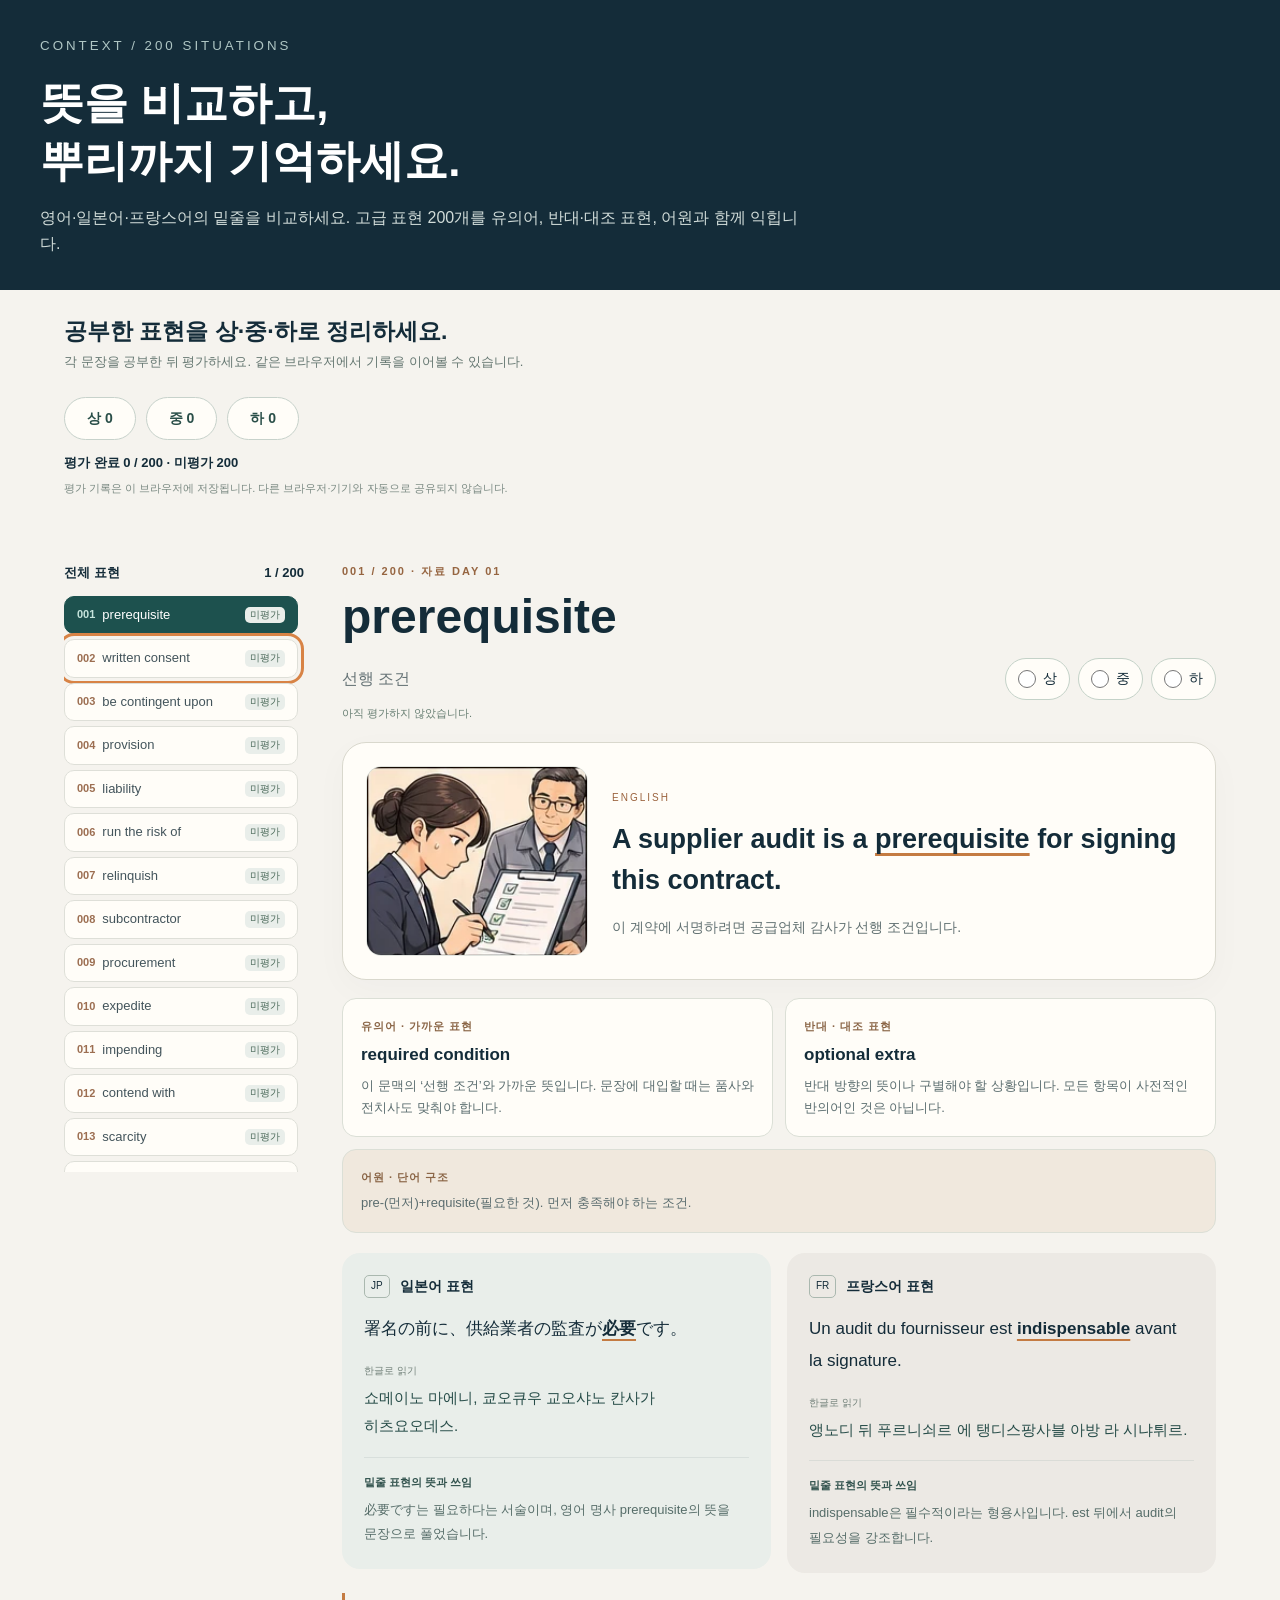
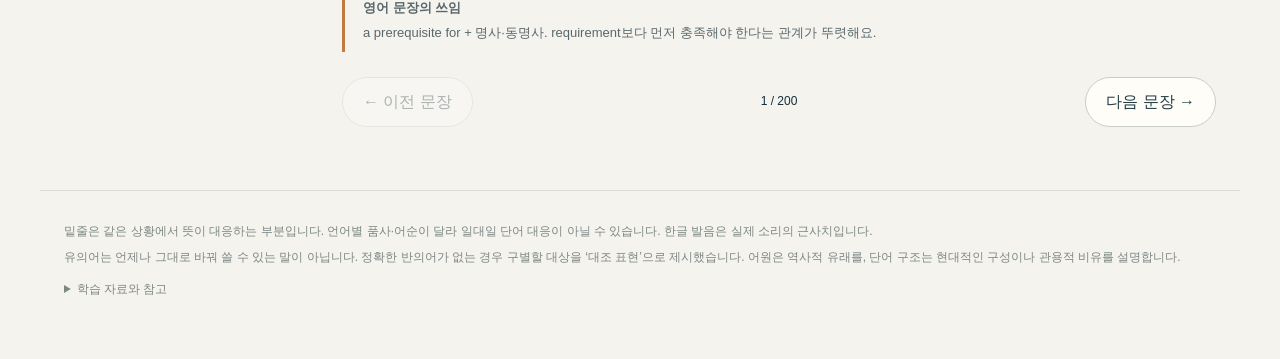
==== ratings/index.html @ 4de37eab "Prepare CallReady English Pages" ====
<!DOCTYPE html><html lang="ko"><head><meta charset="utf-8"><meta name="viewport" content="width=device-width,initial-scale=1"><meta name="description" content="고급 토익 표현 200개. 영어·일본어·프랑스어 대응 표현의 밑줄과 어원·유의어·대조 표현을 함께 익히세요."><title>상·중·하 평가 모아보기 · Context</title><link rel="stylesheet" href="../assets/context.css"></head><body><header><small>CONTEXT / 200 SITUATIONS</small><h1>뜻을 비교하고,<br>뿌리까지 기억하세요.</h1><p>영어·일본어·프랑스어의 밑줄을 비교하세요. 고급 표현 200개를 유의어, 반대·대조 표현, 어원과 함께 익힙니다.</p></header><section class="rating-overview" aria-label="평가별 학습"><div class="overview-top"><div><h2 id="library-title">공부한 표현을 상·중·하로 정리하세요.</h2><p id="library-description">각 문장을 공부한 뒤 평가하세요.</p></div><a id="library-back" href="/" hidden>전체 200개 학습 →</a></div><div class="category-links" aria-label="평가 구분"><a href="/ratings/?level=high" data-grade-link="high">상 0</a><a href="/ratings/?level=medium" data-grade-link="medium">중 0</a><a href="/ratings/?level=low" data-grade-link="low">하 0</a></div><p id="rating-progress">평가 완료 0 / 200 · 미평가 200</p><p id="storage-note">평가 기록은 이 브라우저에 저장됩니다.</p><p id="rating-status" role="status" aria-live="polite"></p></section><main class="layout"><nav class="navigator" aria-label="200개 학습 탭"><div class="nav-head"><span id="list-title">전체 표현</span><span id="current-label">1 / 200</span></div><div class="tabs" role="tablist" aria-label="고급 표현 200개"><button role="tab" id="tab-0" aria-controls="panel-0" aria-selected="true" tabindex="0" data-index="0" data-search="prerequisite 선행 조건"><b>001</b><span>prerequisite</span><small class="tab-rating">미평가</small><small class="tab-date"></small></button><button role="tab" id="tab-1" aria-controls="panel-1" aria-selected="false" tabindex="-1" data-index="1" data-search="written consent 서면 동의"><b>002</b><span>written consent</span><small class="tab-rating">미평가</small><small class="tab-date"></small></button><button role="tab" id="tab-2" aria-controls="panel-2" aria-selected="false" tabindex="-1" data-index="2" data-search="be contingent upon ~을 조건으로 하다"><b>003</b><span>be contingent upon</span><small class="tab-rating">미평가</small><small class="tab-date"></small></button><button role="tab" id="tab-3" aria-controls="panel-3" aria-selected="false" tabindex="-1" data-index="3" data-search="provision 조항"><b>004</b><span>provision</span><small class="tab-rating">미평가</small><small class="tab-date"></small></button><button role="tab" id="tab-4" aria-controls="panel-4" aria-selected="false" tabindex="-1" data-index="4" data-search="liability 법적 책임"><b>005</b><span>liability</span><small class="tab-rating">미평가</small><small class="tab-date"></small></button><button role="tab" id="tab-5" aria-controls="panel-5" aria-selected="false" tabindex="-1" data-index="5" data-search="run the risk of ~할 위험을 감수하다"><b>006</b><span>run the risk of</span><small class="tab-rating">미평가</small><small class="tab-date"></small></button><button role="tab" id="tab-6" aria-controls="panel-6" aria-selected="false" tabindex="-1" data-index="6" data-search="relinquish 권리·통제권을 포기하다"><b>007</b><span>relinquish</span><small class="tab-rating">미평가</small><small class="tab-date"></small></button><button role="tab" id="tab-7" aria-controls="panel-7" aria-selected="false" tabindex="-1" data-index="7" data-search="subcontractor 하청업체"><b>008</b><span>subcontractor</span><small class="tab-rating">미평가</small><small class="tab-date"></small></button><button role="tab" id="tab-8" aria-controls="panel-8" aria-selected="false" tabindex="-1" data-index="8" data-search="procurement 조달"><b>009</b><span>procurement</span><small class="tab-rating">미평가</small><small class="tab-date"></small></button><button role="tab" id="tab-9" aria-controls="panel-9" aria-selected="false" tabindex="-1" data-index="9" data-search="expedite 절차를 신속히 진행하다"><b>010</b><span>expedite</span><small class="tab-rating">미평가</small><small class="tab-date"></small></button><button role="tab" id="tab-10" aria-controls="panel-10" aria-selected="false" tabindex="-1" data-index="10" data-search="impending 임박한"><b>011</b><span>impending</span><small class="tab-rating">미평가</small><small class="tab-date"></small></button><button role="tab" id="tab-11" aria-controls="panel-11" aria-selected="false" tabindex="-1" data-index="11" data-search="contend with 어려움에 대처하다"><b>012</b><span>contend with</span><small class="tab-rating">미평가</small><small class="tab-date"></small></button><button role="tab" id="tab-12" aria-controls="panel-12" aria-selected="false" tabindex="-1" data-index="12" data-search="scarcity 부족·희소성"><b>013</b><span>scarcity</span><small class="tab-rating">미평가</small><small class="tab-date"></small></button><button role="tab" id="tab-13" aria-controls="panel-13" aria-selected="false" tabindex="-1" data-index="13" data-search="in line with ~에 부합하는"><b>014</b><span>in line with</span><small class="tab-rating">미평가</small><small class="tab-date"></small></button><button role="tab" id="tab-14" aria-controls="panel-14" aria-selected="false" tabindex="-1" data-index="14" data-search="discrepancy 수치·기록의 불일치"><b>015</b><span>discrepancy</span><small class="tab-rating">미평가</small><small class="tab-date"></small></button><button role="tab" id="tab-15" aria-controls="panel-15" aria-selected="false" tabindex="-1" data-index="15" data-search="substantiate 증거로 입증하다"><b>016</b><span>substantiate</span><small class="tab-rating">미평가</small><small class="tab-date"></small></button><button role="tab" id="tab-16" aria-controls="panel-16" aria-selected="false" tabindex="-1" data-index="16" data-search="preclude 배제하다·불가능하게 하다"><b>017</b><span>preclude</span><small class="tab-rating">미평가</small><small class="tab-date"></small></button><button role="tab" id="tab-17" aria-controls="panel-17" aria-selected="false" tabindex="-1" data-index="17" data-search="stringently 엄격하게"><b>018</b><span>stringently</span><small class="tab-rating">미평가</small><small class="tab-date"></small></button><button role="tab" id="tab-18" aria-controls="panel-18" aria-selected="false" tabindex="-1" data-index="18" data-search="jeopardize 위태롭게 하다"><b>019</b><span>jeopardize</span><small class="tab-rating">미평가</small><small class="tab-date"></small></button><button role="tab" id="tab-19" aria-controls="panel-19" aria-selected="false" tabindex="-1" data-index="19" data-search="culminate in 마침내 ~로 귀결되다"><b>020</b><span>culminate in</span><small class="tab-rating">미평가</small><small class="tab-date"></small></button><button role="tab" id="tab-20" aria-controls="panel-20" aria-selected="false" tabindex="-1" data-index="20" data-search="insolvent 지급불능의"><b>021</b><span>insolvent</span><small class="tab-rating">미평가</small><small class="tab-date"></small></button><button role="tab" id="tab-21" aria-controls="panel-21" aria-selected="false" tabindex="-1" data-index="21" data-search="liquidity 유동성"><b>022</b><span>liquidity</span><small class="tab-rating">미평가</small><small class="tab-date"></small></button><button role="tab" id="tab-22" aria-controls="panel-22" aria-selected="false" tabindex="-1" data-index="22" data-search="collateral 대출 담보"><b>023</b><span>collateral</span><small class="tab-rating">미평가</small><small class="tab-date"></small></button><button role="tab" id="tab-23" aria-controls="panel-23" aria-selected="false" tabindex="-1" data-index="23" data-search="overdrawn 초과 인출된"><b>024</b><span>overdrawn</span><small class="tab-rating">미평가</small><small class="tab-date"></small></button><button role="tab" id="tab-24" aria-controls="panel-24" aria-selected="false" tabindex="-1" data-index="24" data-search="be in the red 적자 상태이다"><b>025</b><span>be in the red</span><small class="tab-rating">미평가</small><small class="tab-date"></small></button><button role="tab" id="tab-25" aria-controls="panel-25" aria-selected="false" tabindex="-1" data-index="25" data-search="levy 세금·벌금을 부과하다"><b>026</b><span>levy</span><small class="tab-rating">미평가</small><small class="tab-date"></small></button><button role="tab" id="tab-26" aria-controls="panel-26" aria-selected="false" tabindex="-1" data-index="26" data-search="offset 상쇄하다"><b>027</b><span>offset</span><small class="tab-rating">미평가</small><small class="tab-date"></small></button><button role="tab" id="tab-27" aria-controls="panel-27" aria-selected="false" tabindex="-1" data-index="27" data-search="stagnation 침체·정체"><b>028</b><span>stagnation</span><small class="tab-rating">미평가</small><small class="tab-date"></small></button><button role="tab" id="tab-28" aria-controls="panel-28" aria-selected="false" tabindex="-1" data-index="28" data-search="sluggish 부진한·활기가 없는"><b>029</b><span>sluggish</span><small class="tab-rating">미평가</small><small class="tab-date"></small></button><button role="tab" id="tab-29" aria-controls="panel-29" aria-selected="false" tabindex="-1" data-index="29" data-search="deteriorate 악화되다"><b>030</b><span>deteriorate</span><small class="tab-rating">미평가</small><small class="tab-date"></small></button><button role="tab" id="tab-30" aria-controls="panel-30" aria-selected="false" tabindex="-1" data-index="30" data-search="obfuscate 불분명하게 하다"><b>031</b><span>obfuscate</span><small class="tab-rating">미평가</small><small class="tab-date"></small></button><button role="tab" id="tab-31" aria-controls="panel-31" aria-selected="false" tabindex="-1" data-index="31" data-search="fabricate 이야기·증거를 꾸며내다"><b>032</b><span>fabricate</span><small class="tab-rating">미평가</small><small class="tab-date"></small></button><button role="tab" id="tab-32" aria-controls="panel-32" aria-selected="false" tabindex="-1" data-index="32" data-search="spurious 허위의·진짜가 아닌"><b>033</b><span>spurious</span><small class="tab-rating">미평가</small><small class="tab-date"></small></button><button role="tab" id="tab-33" aria-controls="panel-33" aria-selected="false" tabindex="-1" data-index="33" data-search="allegedly 주장·보도에 따르면"><b>034</b><span>allegedly</span><small class="tab-rating">미평가</small><small class="tab-date"></small></button><button role="tab" id="tab-34" aria-controls="panel-34" aria-selected="false" tabindex="-1" data-index="34" data-search="implicate 연루되었음을 시사하다"><b>035</b><span>implicate</span><small class="tab-rating">미평가</small><small class="tab-date"></small></button><button role="tab" id="tab-35" aria-controls="panel-35" aria-selected="false" tabindex="-1" data-index="35" data-search="oversight 부주의·간과"><b>036</b><span>oversight</span><small class="tab-rating">미평가</small><small class="tab-date"></small></button><button role="tab" id="tab-36" aria-controls="panel-36" aria-selected="false" tabindex="-1" data-index="36" data-search="omission 누락"><b>037</b><span>omission</span><small class="tab-rating">미평가</small><small class="tab-date"></small></button><button role="tab" id="tab-37" aria-controls="panel-37" aria-selected="false" tabindex="-1" data-index="37" data-search="retrieve 저장된 정보 등을 되찾다"><b>038</b><span>retrieve</span><small class="tab-rating">미평가</small><small class="tab-date"></small></button><button role="tab" id="tab-38" aria-controls="panel-38" aria-selected="false" tabindex="-1" data-index="38" data-search="irretrievable 되찾거나 복구할 수 없는"><b>039</b><span>irretrievable</span><small class="tab-rating">미평가</small><small class="tab-date"></small></button><button role="tab" id="tab-39" aria-controls="panel-39" aria-selected="false" tabindex="-1" data-index="39" data-search="reinstate 복원·복직시키다"><b>040</b><span>reinstate</span><small class="tab-rating">미평가</small><small class="tab-date"></small></button><button role="tab" id="tab-40" aria-controls="panel-40" aria-selected="false" tabindex="-1" data-index="40" data-search="adept 능숙한"><b>041</b><span>adept</span><small class="tab-rating">미평가</small><small class="tab-date"></small></button><button role="tab" id="tab-41" aria-controls="panel-41" aria-selected="false" tabindex="-1" data-index="41" data-search="credential 자격·자격 증명"><b>042</b><span>credential</span><small class="tab-rating">미평가</small><small class="tab-date"></small></button><button role="tab" id="tab-42" aria-controls="panel-42" aria-selected="false" tabindex="-1" data-index="42" data-search="screening 선별·심사"><b>043</b><span>screening</span><small class="tab-rating">미평가</small><small class="tab-date"></small></button><button role="tab" id="tab-43" aria-controls="panel-43" aria-selected="false" tabindex="-1" data-index="43" data-search="astute 판단이 예리한"><b>044</b><span>astute</span><small class="tab-rating">미평가</small><small class="tab-date"></small></button><button role="tab" id="tab-44" aria-controls="panel-44" aria-selected="false" tabindex="-1" data-index="44" data-search="discerning 안목 있는"><b>045</b><span>discerning</span><small class="tab-rating">미평가</small><small class="tab-date"></small></button><button role="tab" id="tab-45" aria-controls="panel-45" aria-selected="false" tabindex="-1" data-index="45" data-search="aspiration 포부·열망"><b>046</b><span>aspiration</span><small class="tab-rating">미평가</small><small class="tab-date"></small></button><button role="tab" id="tab-46" aria-controls="panel-46" aria-selected="false" tabindex="-1" data-index="46" data-search="eminent 저명한"><b>047</b><span>eminent</span><small class="tab-rating">미평가</small><small class="tab-date"></small></button><button role="tab" id="tab-47" aria-controls="panel-47" aria-selected="false" tabindex="-1" data-index="47" data-search="prioritize 우선순위를 정하다"><b>048</b><span>prioritize</span><small class="tab-rating">미평가</small><small class="tab-date"></small></button><button role="tab" id="tab-48" aria-controls="panel-48" aria-selected="false" tabindex="-1" data-index="48" data-search="streamline 절차를 간소화하다"><b>049</b><span>streamline</span><small class="tab-rating">미평가</small><small class="tab-date"></small></button><button role="tab" id="tab-49" aria-controls="panel-49" aria-selected="false" tabindex="-1" data-index="49" data-search="consolidate 통합하다"><b>050</b><span>consolidate</span><small class="tab-rating">미평가</small><small class="tab-date"></small></button><button role="tab" id="tab-50" aria-controls="panel-50" aria-selected="false" tabindex="-1" data-index="50" data-search="eagerness 열의"><b>051</b><span>eagerness</span><small class="tab-rating">미평가</small><small class="tab-date"></small></button><button role="tab" id="tab-51" aria-controls="panel-51" aria-selected="false" tabindex="-1" data-index="51" data-search="against all odds 온갖 역경에도"><b>052</b><span>against all odds</span><small class="tab-rating">미평가</small><small class="tab-date"></small></button><button role="tab" id="tab-52" aria-controls="panel-52" aria-selected="false" tabindex="-1" data-index="52" data-search="firsthand 직접 경험한"><b>053</b><span>firsthand</span><small class="tab-rating">미평가</small><small class="tab-date"></small></button><button role="tab" id="tab-53" aria-controls="panel-53" aria-selected="false" tabindex="-1" data-index="53" data-search="questionably 의심스럽게"><b>054</b><span>questionably</span><small class="tab-rating">미평가</small><small class="tab-date"></small></button><button role="tab" id="tab-54" aria-controls="panel-54" aria-selected="false" tabindex="-1" data-index="54" data-search="petition 청원서"><b>055</b><span>petition</span><small class="tab-rating">미평가</small><small class="tab-date"></small></button><button role="tab" id="tab-55" aria-controls="panel-55" aria-selected="false" tabindex="-1" data-index="55" data-search="lawsuit 소송"><b>056</b><span>lawsuit</span><small class="tab-rating">미평가</small><small class="tab-date"></small></button><button role="tab" id="tab-56" aria-controls="panel-56" aria-selected="false" tabindex="-1" data-index="56" data-search="commonplace 흔한"><b>057</b><span>commonplace</span><small class="tab-rating">미평가</small><small class="tab-date"></small></button><button role="tab" id="tab-57" aria-controls="panel-57" aria-selected="false" tabindex="-1" data-index="57" data-search="ordinance 조례"><b>058</b><span>ordinance</span><small class="tab-rating">미평가</small><small class="tab-date"></small></button><button role="tab" id="tab-58" aria-controls="panel-58" aria-selected="false" tabindex="-1" data-index="58" data-search="resolution 결의안"><b>059</b><span>resolution</span><small class="tab-rating">미평가</small><small class="tab-date"></small></button><button role="tab" id="tab-59" aria-controls="panel-59" aria-selected="false" tabindex="-1" data-index="59" data-search="off-limits 출입이 금지된"><b>060</b><span>off-limits</span><small class="tab-rating">미평가</small><small class="tab-date"></small></button><button role="tab" id="tab-60" aria-controls="panel-60" aria-selected="false" tabindex="-1" data-index="60" data-search="judicial 사법의"><b>061</b><span>judicial</span><small class="tab-rating">미평가</small><small class="tab-date"></small></button><button role="tab" id="tab-61" aria-controls="panel-61" aria-selected="false" tabindex="-1" data-index="61" data-search="reprimand 질책하다"><b>062</b><span>reprimand</span><small class="tab-rating">미평가</small><small class="tab-date"></small></button><button role="tab" id="tab-62" aria-controls="panel-62" aria-selected="false" tabindex="-1" data-index="62" data-search="be affiliated with ~에 소속되다"><b>063</b><span>be affiliated with</span><small class="tab-rating">미평가</small><small class="tab-date"></small></button><button role="tab" id="tab-63" aria-controls="panel-63" aria-selected="false" tabindex="-1" data-index="63" data-search="default 채무 불이행"><b>064</b><span>default</span><small class="tab-rating">미평가</small><small class="tab-date"></small></button><button role="tab" id="tab-64" aria-controls="panel-64" aria-selected="false" tabindex="-1" data-index="64" data-search="behind schedule 일정이 늦어진"><b>065</b><span>behind schedule</span><small class="tab-rating">미평가</small><small class="tab-date"></small></button><button role="tab" id="tab-65" aria-controls="panel-65" aria-selected="false" tabindex="-1" data-index="65" data-search="subordinate 하위의"><b>066</b><span>subordinate</span><small class="tab-rating">미평가</small><small class="tab-date"></small></button><button role="tab" id="tab-66" aria-controls="panel-66" aria-selected="false" tabindex="-1" data-index="66" data-search="utilization 활용"><b>067</b><span>utilization</span><small class="tab-rating">미평가</small><small class="tab-date"></small></button><button role="tab" id="tab-67" aria-controls="panel-67" aria-selected="false" tabindex="-1" data-index="67" data-search="bookkeeping 장부 기장"><b>068</b><span>bookkeeping</span><small class="tab-rating">미평가</small><small class="tab-date"></small></button><button role="tab" id="tab-68" aria-controls="panel-68" aria-selected="false" tabindex="-1" data-index="68" data-search="creditable 칭찬할 만한"><b>069</b><span>creditable</span><small class="tab-rating">미평가</small><small class="tab-date"></small></button><button role="tab" id="tab-69" aria-controls="panel-69" aria-selected="false" tabindex="-1" data-index="69" data-search="endeavor 노력"><b>070</b><span>endeavor</span><small class="tab-rating">미평가</small><small class="tab-date"></small></button><button role="tab" id="tab-70" aria-controls="panel-70" aria-selected="false" tabindex="-1" data-index="70" data-search="propel 추진하다"><b>071</b><span>propel</span><small class="tab-rating">미평가</small><small class="tab-date"></small></button><button role="tab" id="tab-71" aria-controls="panel-71" aria-selected="false" tabindex="-1" data-index="71" data-search="trivial 사소한"><b>072</b><span>trivial</span><small class="tab-rating">미평가</small><small class="tab-date"></small></button><button role="tab" id="tab-72" aria-controls="panel-72" aria-selected="false" tabindex="-1" data-index="72" data-search="accessibility 접근성"><b>073</b><span>accessibility</span><small class="tab-rating">미평가</small><small class="tab-date"></small></button><button role="tab" id="tab-73" aria-controls="panel-73" aria-selected="false" tabindex="-1" data-index="73" data-search="customary 관례적인"><b>074</b><span>customary</span><small class="tab-rating">미평가</small><small class="tab-date"></small></button><button role="tab" id="tab-74" aria-controls="panel-74" aria-selected="false" tabindex="-1" data-index="74" data-search="restraint 자제"><b>075</b><span>restraint</span><small class="tab-rating">미평가</small><small class="tab-date"></small></button><button role="tab" id="tab-75" aria-controls="panel-75" aria-selected="false" tabindex="-1" data-index="75" data-search="trigger 촉발하다"><b>076</b><span>trigger</span><small class="tab-rating">미평가</small><small class="tab-date"></small></button><button role="tab" id="tab-76" aria-controls="panel-76" aria-selected="false" tabindex="-1" data-index="76" data-search="coordinator 조정 담당자"><b>077</b><span>coordinator</span><small class="tab-rating">미평가</small><small class="tab-date"></small></button><button role="tab" id="tab-77" aria-controls="panel-77" aria-selected="false" tabindex="-1" data-index="77" data-search="aggravate 악화시키다"><b>078</b><span>aggravate</span><small class="tab-rating">미평가</small><small class="tab-date"></small></button><button role="tab" id="tab-78" aria-controls="panel-78" aria-selected="false" tabindex="-1" data-index="78" data-search="violation 위반"><b>079</b><span>violation</span><small class="tab-rating">미평가</small><small class="tab-date"></small></button><button role="tab" id="tab-79" aria-controls="panel-79" aria-selected="false" tabindex="-1" data-index="79" data-search="restructure 재편하다"><b>080</b><span>restructure</span><small class="tab-rating">미평가</small><small class="tab-date"></small></button><button role="tab" id="tab-80" aria-controls="panel-80" aria-selected="false" tabindex="-1" data-index="80" data-search="enlightening 깨달음을 주는"><b>081</b><span>enlightening</span><small class="tab-rating">미평가</small><small class="tab-date"></small></button><button role="tab" id="tab-81" aria-controls="panel-81" aria-selected="false" tabindex="-1" data-index="81" data-search="censorship 검열"><b>082</b><span>censorship</span><small class="tab-rating">미평가</small><small class="tab-date"></small></button><button role="tab" id="tab-82" aria-controls="panel-82" aria-selected="false" tabindex="-1" data-index="82" data-search="appreciative 감사하는"><b>083</b><span>appreciative</span><small class="tab-rating">미평가</small><small class="tab-date"></small></button><button role="tab" id="tab-83" aria-controls="panel-83" aria-selected="false" tabindex="-1" data-index="83" data-search="unsanitary 비위생적인"><b>084</b><span>unsanitary</span><small class="tab-rating">미평가</small><small class="tab-date"></small></button><button role="tab" id="tab-84" aria-controls="panel-84" aria-selected="false" tabindex="-1" data-index="84" data-search="excellence 탁월함"><b>085</b><span>excellence</span><small class="tab-rating">미평가</small><small class="tab-date"></small></button><button role="tab" id="tab-85" aria-controls="panel-85" aria-selected="false" tabindex="-1" data-index="85" data-search="vacate 비우다"><b>086</b><span>vacate</span><small class="tab-rating">미평가</small><small class="tab-date"></small></button><button role="tab" id="tab-86" aria-controls="panel-86" aria-selected="false" tabindex="-1" data-index="86" data-search="all-out 총력을 다하는"><b>087</b><span>all-out</span><small class="tab-rating">미평가</small><small class="tab-date"></small></button><button role="tab" id="tab-87" aria-controls="panel-87" aria-selected="false" tabindex="-1" data-index="87" data-search="gauge 가늠하다"><b>088</b><span>gauge</span><small class="tab-rating">미평가</small><small class="tab-date"></small></button><button role="tab" id="tab-88" aria-controls="panel-88" aria-selected="false" tabindex="-1" data-index="88" data-search="misleading 오해를 부르는"><b>089</b><span>misleading</span><small class="tab-rating">미평가</small><small class="tab-date"></small></button><button role="tab" id="tab-89" aria-controls="panel-89" aria-selected="false" tabindex="-1" data-index="89" data-search="reputable 평판이 좋은"><b>090</b><span>reputable</span><small class="tab-rating">미평가</small><small class="tab-date"></small></button><button role="tab" id="tab-90" aria-controls="panel-90" aria-selected="false" tabindex="-1" data-index="90" data-search="legible 읽을 수 있는"><b>091</b><span>legible</span><small class="tab-rating">미평가</small><small class="tab-date"></small></button><button role="tab" id="tab-91" aria-controls="panel-91" aria-selected="false" tabindex="-1" data-index="91" data-search="elicit 끌어내다"><b>092</b><span>elicit</span><small class="tab-rating">미평가</small><small class="tab-date"></small></button><button role="tab" id="tab-92" aria-controls="panel-92" aria-selected="false" tabindex="-1" data-index="92" data-search="boast about ~을 자랑하다"><b>093</b><span>boast about</span><small class="tab-rating">미평가</small><small class="tab-date"></small></button><button role="tab" id="tab-93" aria-controls="panel-93" aria-selected="false" tabindex="-1" data-index="93" data-search="abruptly 갑자기"><b>094</b><span>abruptly</span><small class="tab-rating">미평가</small><small class="tab-date"></small></button><button role="tab" id="tab-94" aria-controls="panel-94" aria-selected="false" tabindex="-1" data-index="94" data-search="dominant 지배적인"><b>095</b><span>dominant</span><small class="tab-rating">미평가</small><small class="tab-date"></small></button><button role="tab" id="tab-95" aria-controls="panel-95" aria-selected="false" tabindex="-1" data-index="95" data-search="overwhelming 압도적인"><b>096</b><span>overwhelming</span><small class="tab-rating">미평가</small><small class="tab-date"></small></button><button role="tab" id="tab-96" aria-controls="panel-96" aria-selected="false" tabindex="-1" data-index="96" data-search="counterpart 상대 측 담당자"><b>097</b><span>counterpart</span><small class="tab-rating">미평가</small><small class="tab-date"></small></button><button role="tab" id="tab-97" aria-controls="panel-97" aria-selected="false" tabindex="-1" data-index="97" data-search="driving force 추진력"><b>098</b><span>driving force</span><small class="tab-rating">미평가</small><small class="tab-date"></small></button><button role="tab" id="tab-98" aria-controls="panel-98" aria-selected="false" tabindex="-1" data-index="98" data-search="market value 시장 가치"><b>099</b><span>market value</span><small class="tab-rating">미평가</small><small class="tab-date"></small></button><button role="tab" id="tab-99" aria-controls="panel-99" aria-selected="false" tabindex="-1" data-index="99" data-search="cease 중단하다"><b>100</b><span>cease</span><small class="tab-rating">미평가</small><small class="tab-date"></small></button><button role="tab" id="tab-100" aria-controls="panel-100" aria-selected="false" tabindex="-1" data-index="100" data-search="financial statement 재무제표"><b>101</b><span>financial statement</span><small class="tab-rating">미평가</small><small class="tab-date"></small></button><button role="tab" id="tab-101" aria-controls="panel-101" aria-selected="false" tabindex="-1" data-index="101" data-search="rebound 반등하다"><b>102</b><span>rebound</span><small class="tab-rating">미평가</small><small class="tab-date"></small></button><button role="tab" id="tab-102" aria-controls="panel-102" aria-selected="false" tabindex="-1" data-index="102" data-search="have a monopoly on ~을 독점하다"><b>103</b><span>have a monopoly on</span><small class="tab-rating">미평가</small><small class="tab-date"></small></button><button role="tab" id="tab-103" aria-controls="panel-103" aria-selected="false" tabindex="-1" data-index="103" data-search="in demand 수요가 많은"><b>104</b><span>in demand</span><small class="tab-rating">미평가</small><small class="tab-date"></small></button><button role="tab" id="tab-104" aria-controls="panel-104" aria-selected="false" tabindex="-1" data-index="104" data-search="solitary 혼자의"><b>105</b><span>solitary</span><small class="tab-rating">미평가</small><small class="tab-date"></small></button><button role="tab" id="tab-105" aria-controls="panel-105" aria-selected="false" tabindex="-1" data-index="105" data-search="high-end 고급의"><b>106</b><span>high-end</span><small class="tab-rating">미평가</small><small class="tab-date"></small></button><button role="tab" id="tab-106" aria-controls="panel-106" aria-selected="false" tabindex="-1" data-index="106" data-search="collectable 수집할 가치가 있는"><b>107</b><span>collectable</span><small class="tab-rating">미평가</small><small class="tab-date"></small></button><button role="tab" id="tab-107" aria-controls="panel-107" aria-selected="false" tabindex="-1" data-index="107" data-search="embellish 미화하다"><b>108</b><span>embellish</span><small class="tab-rating">미평가</small><small class="tab-date"></small></button><button role="tab" id="tab-108" aria-controls="panel-108" aria-selected="false" tabindex="-1" data-index="108" data-search="exhilarating 기분을 들뜨게 하는"><b>109</b><span>exhilarating</span><small class="tab-rating">미평가</small><small class="tab-date"></small></button><button role="tab" id="tab-109" aria-controls="panel-109" aria-selected="false" tabindex="-1" data-index="109" data-search="exquisite 정교하고 훌륭한"><b>110</b><span>exquisite</span><small class="tab-rating">미평가</small><small class="tab-date"></small></button><button role="tab" id="tab-110" aria-controls="panel-110" aria-selected="false" tabindex="-1" data-index="110" data-search="extravagance 낭비·사치"><b>111</b><span>extravagance</span><small class="tab-rating">미평가</small><small class="tab-date"></small></button><button role="tab" id="tab-111" aria-controls="panel-111" aria-selected="false" tabindex="-1" data-index="111" data-search="equivalent 동등한"><b>112</b><span>equivalent</span><small class="tab-rating">미평가</small><small class="tab-date"></small></button><button role="tab" id="tab-112" aria-controls="panel-112" aria-selected="false" tabindex="-1" data-index="112" data-search="embedded 내장된"><b>113</b><span>embedded</span><small class="tab-rating">미평가</small><small class="tab-date"></small></button><button role="tab" id="tab-113" aria-controls="panel-113" aria-selected="false" tabindex="-1" data-index="113" data-search="steer 이끌다"><b>114</b><span>steer</span><small class="tab-rating">미평가</small><small class="tab-date"></small></button><button role="tab" id="tab-114" aria-controls="panel-114" aria-selected="false" tabindex="-1" data-index="114" data-search="hectic 몹시 바쁜"><b>115</b><span>hectic</span><small class="tab-rating">미평가</small><small class="tab-date"></small></button><button role="tab" id="tab-115" aria-controls="panel-115" aria-selected="false" tabindex="-1" data-index="115" data-search="obsolete 구식이 된"><b>116</b><span>obsolete</span><small class="tab-rating">미평가</small><small class="tab-date"></small></button><button role="tab" id="tab-116" aria-controls="panel-116" aria-selected="false" tabindex="-1" data-index="116" data-search="intently 집중하여"><b>117</b><span>intently</span><small class="tab-rating">미평가</small><small class="tab-date"></small></button><button role="tab" id="tab-117" aria-controls="panel-117" aria-selected="false" tabindex="-1" data-index="117" data-search="transparent 투명한"><b>118</b><span>transparent</span><small class="tab-rating">미평가</small><small class="tab-date"></small></button><button role="tab" id="tab-118" aria-controls="panel-118" aria-selected="false" tabindex="-1" data-index="118" data-search="detectable 감지할 수 있는"><b>119</b><span>detectable</span><small class="tab-rating">미평가</small><small class="tab-date"></small></button><button role="tab" id="tab-119" aria-controls="panel-119" aria-selected="false" tabindex="-1" data-index="119" data-search="ornamental 장식용의"><b>120</b><span>ornamental</span><small class="tab-rating">미평가</small><small class="tab-date"></small></button><button role="tab" id="tab-120" aria-controls="panel-120" aria-selected="false" tabindex="-1" data-index="120" data-search="concurrently 동시에"><b>121</b><span>concurrently</span><small class="tab-rating">미평가</small><small class="tab-date"></small></button><button role="tab" id="tab-121" aria-controls="panel-121" aria-selected="false" tabindex="-1" data-index="121" data-search="precede 선행하다"><b>122</b><span>precede</span><small class="tab-rating">미평가</small><small class="tab-date"></small></button><button role="tab" id="tab-122" aria-controls="panel-122" aria-selected="false" tabindex="-1" data-index="122" data-search="discontinue 중단하다"><b>123</b><span>discontinue</span><small class="tab-rating">미평가</small><small class="tab-date"></small></button><button role="tab" id="tab-123" aria-controls="panel-123" aria-selected="false" tabindex="-1" data-index="123" data-search="excavation 굴착"><b>124</b><span>excavation</span><small class="tab-rating">미평가</small><small class="tab-date"></small></button><button role="tab" id="tab-124" aria-controls="panel-124" aria-selected="false" tabindex="-1" data-index="124" data-search="recede 물러나다"><b>125</b><span>recede</span><small class="tab-rating">미평가</small><small class="tab-date"></small></button><button role="tab" id="tab-125" aria-controls="panel-125" aria-selected="false" tabindex="-1" data-index="125" data-search="decisive 결정적인"><b>126</b><span>decisive</span><small class="tab-rating">미평가</small><small class="tab-date"></small></button><button role="tab" id="tab-126" aria-controls="panel-126" aria-selected="false" tabindex="-1" data-index="126" data-search="adaptability 적응력"><b>127</b><span>adaptability</span><small class="tab-rating">미평가</small><small class="tab-date"></small></button><button role="tab" id="tab-127" aria-controls="panel-127" aria-selected="false" tabindex="-1" data-index="127" data-search="deputy 대리인·부책임자"><b>128</b><span>deputy</span><small class="tab-rating">미평가</small><small class="tab-date"></small></button><button role="tab" id="tab-128" aria-controls="panel-128" aria-selected="false" tabindex="-1" data-index="128" data-search="blemish 흠"><b>129</b><span>blemish</span><small class="tab-rating">미평가</small><small class="tab-date"></small></button><button role="tab" id="tab-129" aria-controls="panel-129" aria-selected="false" tabindex="-1" data-index="129" data-search="distress 곤경"><b>130</b><span>distress</span><small class="tab-rating">미평가</small><small class="tab-date"></small></button><button role="tab" id="tab-130" aria-controls="panel-130" aria-selected="false" tabindex="-1" data-index="130" data-search="factually 사실에 맞게"><b>131</b><span>factually</span><small class="tab-rating">미평가</small><small class="tab-date"></small></button><button role="tab" id="tab-131" aria-controls="panel-131" aria-selected="false" tabindex="-1" data-index="131" data-search="reinforcement 보강"><b>132</b><span>reinforcement</span><small class="tab-rating">미평가</small><small class="tab-date"></small></button><button role="tab" id="tab-132" aria-controls="panel-132" aria-selected="false" tabindex="-1" data-index="132" data-search="sparsely 드문드문"><b>133</b><span>sparsely</span><small class="tab-rating">미평가</small><small class="tab-date"></small></button><button role="tab" id="tab-133" aria-controls="panel-133" aria-selected="false" tabindex="-1" data-index="133" data-search="nourish 자양분을 주다·기르다"><b>134</b><span>nourish</span><small class="tab-rating">미평가</small><small class="tab-date"></small></button><button role="tab" id="tab-134" aria-controls="panel-134" aria-selected="false" tabindex="-1" data-index="134" data-search="presumable 추정할 수 있는"><b>135</b><span>presumable</span><small class="tab-rating">미평가</small><small class="tab-date"></small></button><button role="tab" id="tab-135" aria-controls="panel-135" aria-selected="false" tabindex="-1" data-index="135" data-search="disembark 내리다"><b>136</b><span>disembark</span><small class="tab-rating">미평가</small><small class="tab-date"></small></button><button role="tab" id="tab-136" aria-controls="panel-136" aria-selected="false" tabindex="-1" data-index="136" data-search="prestigious 명망 있는"><b>137</b><span>prestigious</span><small class="tab-rating">미평가</small><small class="tab-date"></small></button><button role="tab" id="tab-137" aria-controls="panel-137" aria-selected="false" tabindex="-1" data-index="137" data-search="vessel 선박"><b>138</b><span>vessel</span><small class="tab-rating">미평가</small><small class="tab-date"></small></button><button role="tab" id="tab-138" aria-controls="panel-138" aria-selected="false" tabindex="-1" data-index="138" data-search="aviation 항공"><b>139</b><span>aviation</span><small class="tab-rating">미평가</small><small class="tab-date"></small></button><button role="tab" id="tab-139" aria-controls="panel-139" aria-selected="false" tabindex="-1" data-index="139" data-search="turbulence 난기류"><b>140</b><span>turbulence</span><small class="tab-rating">미평가</small><small class="tab-date"></small></button><button role="tab" id="tab-140" aria-controls="panel-140" aria-selected="false" tabindex="-1" data-index="140" data-search="affiliation 제휴 관계"><b>141</b><span>affiliation</span><small class="tab-rating">미평가</small><small class="tab-date"></small></button><button role="tab" id="tab-141" aria-controls="panel-141" aria-selected="false" tabindex="-1" data-index="141" data-search="solicit 요청하다"><b>142</b><span>solicit</span><small class="tab-rating">미평가</small><small class="tab-date"></small></button><button role="tab" id="tab-142" aria-controls="panel-142" aria-selected="false" tabindex="-1" data-index="142" data-search="foil 좌절시키다"><b>143</b><span>foil</span><small class="tab-rating">미평가</small><small class="tab-date"></small></button><button role="tab" id="tab-143" aria-controls="panel-143" aria-selected="false" tabindex="-1" data-index="143" data-search="moderator 진행자"><b>144</b><span>moderator</span><small class="tab-rating">미평가</small><small class="tab-date"></small></button><button role="tab" id="tab-144" aria-controls="panel-144" aria-selected="false" tabindex="-1" data-index="144" data-search="nationalize 국유화하다"><b>145</b><span>nationalize</span><small class="tab-rating">미평가</small><small class="tab-date"></small></button><button role="tab" id="tab-145" aria-controls="panel-145" aria-selected="false" tabindex="-1" data-index="145" data-search="diversified 다각화된"><b>146</b><span>diversified</span><small class="tab-rating">미평가</small><small class="tab-date"></small></button><button role="tab" id="tab-146" aria-controls="panel-146" aria-selected="false" tabindex="-1" data-index="146" data-search="drawback 단점"><b>147</b><span>drawback</span><small class="tab-rating">미평가</small><small class="tab-date"></small></button><button role="tab" id="tab-147" aria-controls="panel-147" aria-selected="false" tabindex="-1" data-index="147" data-search="summit 정상회의"><b>148</b><span>summit</span><small class="tab-rating">미평가</small><small class="tab-date"></small></button><button role="tab" id="tab-148" aria-controls="panel-148" aria-selected="false" tabindex="-1" data-index="148" data-search="profoundly 깊이"><b>149</b><span>profoundly</span><small class="tab-rating">미평가</small><small class="tab-date"></small></button><button role="tab" id="tab-149" aria-controls="panel-149" aria-selected="false" tabindex="-1" data-index="149" data-search="step down 사임하다"><b>150</b><span>step down</span><small class="tab-rating">미평가</small><small class="tab-date"></small></button><button role="tab" id="tab-150" aria-controls="panel-150" aria-selected="false" tabindex="-1" data-index="150" data-search="cast a ballot 투표하다"><b>151</b><span>cast a ballot</span><small class="tab-rating">미평가</small><small class="tab-date"></small></button><button role="tab" id="tab-151" aria-controls="panel-151" aria-selected="false" tabindex="-1" data-index="151" data-search="price quote 가격 견적"><b>152</b><span>price quote</span><small class="tab-rating">미평가</small><small class="tab-date"></small></button><button role="tab" id="tab-152" aria-controls="panel-152" aria-selected="false" tabindex="-1" data-index="152" data-search="classified 기밀의"><b>153</b><span>classified</span><small class="tab-rating">미평가</small><small class="tab-date"></small></button><button role="tab" id="tab-153" aria-controls="panel-153" aria-selected="false" tabindex="-1" data-index="153" data-search="embargo 금수 조치"><b>154</b><span>embargo</span><small class="tab-rating">미평가</small><small class="tab-date"></small></button><button role="tab" id="tab-154" aria-controls="panel-154" aria-selected="false" tabindex="-1" data-index="154" data-search="bilateral 양자 간의"><b>155</b><span>bilateral</span><small class="tab-rating">미평가</small><small class="tab-date"></small></button><button role="tab" id="tab-155" aria-controls="panel-155" aria-selected="false" tabindex="-1" data-index="155" data-search="freight 화물"><b>156</b><span>freight</span><small class="tab-rating">미평가</small><small class="tab-date"></small></button><button role="tab" id="tab-156" aria-controls="panel-156" aria-selected="false" tabindex="-1" data-index="156" data-search="selective 선별적인"><b>157</b><span>selective</span><small class="tab-rating">미평가</small><small class="tab-date"></small></button><button role="tab" id="tab-157" aria-controls="panel-157" aria-selected="false" tabindex="-1" data-index="157" data-search="decidedly 분명히"><b>158</b><span>decidedly</span><small class="tab-rating">미평가</small><small class="tab-date"></small></button><button role="tab" id="tab-158" aria-controls="panel-158" aria-selected="false" tabindex="-1" data-index="158" data-search="stow 실어 넣다"><b>159</b><span>stow</span><small class="tab-rating">미평가</small><small class="tab-date"></small></button><button role="tab" id="tab-159" aria-controls="panel-159" aria-selected="false" tabindex="-1" data-index="159" data-search="assorted 여러 종류가 섞인"><b>160</b><span>assorted</span><small class="tab-rating">미평가</small><small class="tab-date"></small></button><button role="tab" id="tab-160" aria-controls="panel-160" aria-selected="false" tabindex="-1" data-index="160" data-search="corridor 복도"><b>161</b><span>corridor</span><small class="tab-rating">미평가</small><small class="tab-date"></small></button><button role="tab" id="tab-161" aria-controls="panel-161" aria-selected="false" tabindex="-1" data-index="161" data-search="palate 미각"><b>162</b><span>palate</span><small class="tab-rating">미평가</small><small class="tab-date"></small></button><button role="tab" id="tab-162" aria-controls="panel-162" aria-selected="false" tabindex="-1" data-index="162" data-search="culinary 요리의"><b>163</b><span>culinary</span><small class="tab-rating">미평가</small><small class="tab-date"></small></button><button role="tab" id="tab-163" aria-controls="panel-163" aria-selected="false" tabindex="-1" data-index="163" data-search="concierge 호텔 안내 담당자"><b>164</b><span>concierge</span><small class="tab-rating">미평가</small><small class="tab-date"></small></button><button role="tab" id="tab-164" aria-controls="panel-164" aria-selected="false" tabindex="-1" data-index="164" data-search="gourmet 미식의"><b>165</b><span>gourmet</span><small class="tab-rating">미평가</small><small class="tab-date"></small></button><button role="tab" id="tab-165" aria-controls="panel-165" aria-selected="false" tabindex="-1" data-index="165" data-search="garnish 고명을 얹다"><b>166</b><span>garnish</span><small class="tab-rating">미평가</small><small class="tab-date"></small></button><button role="tab" id="tab-166" aria-controls="panel-166" aria-selected="false" tabindex="-1" data-index="166" data-search="deviate 벗어나다"><b>167</b><span>deviate</span><small class="tab-rating">미평가</small><small class="tab-date"></small></button><button role="tab" id="tab-167" aria-controls="panel-167" aria-selected="false" tabindex="-1" data-index="167" data-search="gratified 흡족한"><b>168</b><span>gratified</span><small class="tab-rating">미평가</small><small class="tab-date"></small></button><button role="tab" id="tab-168" aria-controls="panel-168" aria-selected="false" tabindex="-1" data-index="168" data-search="even out 고르게 하다"><b>169</b><span>even out</span><small class="tab-rating">미평가</small><small class="tab-date"></small></button><button role="tab" id="tab-169" aria-controls="panel-169" aria-selected="false" tabindex="-1" data-index="169" data-search="outpace 앞지르다"><b>170</b><span>outpace</span><small class="tab-rating">미평가</small><small class="tab-date"></small></button><button role="tab" id="tab-170" aria-controls="panel-170" aria-selected="false" tabindex="-1" data-index="170" data-search="terminology 전문 용어"><b>171</b><span>terminology</span><small class="tab-rating">미평가</small><small class="tab-date"></small></button><button role="tab" id="tab-171" aria-controls="panel-171" aria-selected="false" tabindex="-1" data-index="171" data-search="outsell 더 많이 팔다"><b>172</b><span>outsell</span><small class="tab-rating">미평가</small><small class="tab-date"></small></button><button role="tab" id="tab-172" aria-controls="panel-172" aria-selected="false" tabindex="-1" data-index="172" data-search="in place 마련되어 있는"><b>173</b><span>in place</span><small class="tab-rating">미평가</small><small class="tab-date"></small></button><button role="tab" id="tab-173" aria-controls="panel-173" aria-selected="false" tabindex="-1" data-index="173" data-search="neutral 중립적인"><b>174</b><span>neutral</span><small class="tab-rating">미평가</small><small class="tab-date"></small></button><button role="tab" id="tab-174" aria-controls="panel-174" aria-selected="false" tabindex="-1" data-index="174" data-search="intermittently 간헐적으로"><b>175</b><span>intermittently</span><small class="tab-rating">미평가</small><small class="tab-date"></small></button><button role="tab" id="tab-175" aria-controls="panel-175" aria-selected="false" tabindex="-1" data-index="175" data-search="lucid 명료한"><b>176</b><span>lucid</span><small class="tab-rating">미평가</small><small class="tab-date"></small></button><button role="tab" id="tab-176" aria-controls="panel-176" aria-selected="false" tabindex="-1" data-index="176" data-search="latent 잠재된"><b>177</b><span>latent</span><small class="tab-rating">미평가</small><small class="tab-date"></small></button><button role="tab" id="tab-177" aria-controls="panel-177" aria-selected="false" tabindex="-1" data-index="177" data-search="retreat 물러나다"><b>178</b><span>retreat</span><small class="tab-rating">미평가</small><small class="tab-date"></small></button><button role="tab" id="tab-178" aria-controls="panel-178" aria-selected="false" tabindex="-1" data-index="178" data-search="interfere with ~을 방해하다"><b>179</b><span>interfere with</span><small class="tab-rating">미평가</small><small class="tab-date"></small></button><button role="tab" id="tab-179" aria-controls="panel-179" aria-selected="false" tabindex="-1" data-index="179" data-search="consenting 동의하는"><b>180</b><span>consenting</span><small class="tab-rating">미평가</small><small class="tab-date"></small></button><button role="tab" id="tab-180" aria-controls="panel-180" aria-selected="false" tabindex="-1" data-index="180" data-search="enthuse 열의를 표하다"><b>181</b><span>enthuse</span><small class="tab-rating">미평가</small><small class="tab-date"></small></button><button role="tab" id="tab-181" aria-controls="panel-181" aria-selected="false" tabindex="-1" data-index="181" data-search="distinguished 저명한"><b>182</b><span>distinguished</span><small class="tab-rating">미평가</small><small class="tab-date"></small></button><button role="tab" id="tab-182" aria-controls="panel-182" aria-selected="false" tabindex="-1" data-index="182" data-search="presiding 의장을 맡은"><b>183</b><span>presiding</span><small class="tab-rating">미평가</small><small class="tab-date"></small></button><button role="tab" id="tab-183" aria-controls="panel-183" aria-selected="false" tabindex="-1" data-index="183" data-search="eloquent 웅변적인"><b>184</b><span>eloquent</span><small class="tab-rating">미평가</small><small class="tab-date"></small></button><button role="tab" id="tab-184" aria-controls="panel-184" aria-selected="false" tabindex="-1" data-index="184" data-search="elaborate 상세한"><b>185</b><span>elaborate</span><small class="tab-rating">미평가</small><small class="tab-date"></small></button><button role="tab" id="tab-185" aria-controls="panel-185" aria-selected="false" tabindex="-1" data-index="185" data-search="fringe benefits 부가 복리후생"><b>186</b><span>fringe benefits</span><small class="tab-rating">미평가</small><small class="tab-date"></small></button><button role="tab" id="tab-186" aria-controls="panel-186" aria-selected="false" tabindex="-1" data-index="186" data-search="off-peak 비수기의"><b>187</b><span>off-peak</span><small class="tab-rating">미평가</small><small class="tab-date"></small></button><button role="tab" id="tab-187" aria-controls="panel-187" aria-selected="false" tabindex="-1" data-index="187" data-search="conjunction 결합"><b>188</b><span>conjunction</span><small class="tab-rating">미평가</small><small class="tab-date"></small></button><button role="tab" id="tab-188" aria-controls="panel-188" aria-selected="false" tabindex="-1" data-index="188" data-search="flextime 탄력근무제"><b>189</b><span>flextime</span><small class="tab-rating">미평가</small><small class="tab-date"></small></button><button role="tab" id="tab-189" aria-controls="panel-189" aria-selected="false" tabindex="-1" data-index="189" data-search="sabotage 고의로 방해하다"><b>190</b><span>sabotage</span><small class="tab-rating">미평가</small><small class="tab-date"></small></button><button role="tab" id="tab-190" aria-controls="panel-190" aria-selected="false" tabindex="-1" data-index="190" data-search="severance pay 퇴직·해고 수당"><b>191</b><span>severance pay</span><small class="tab-rating">미평가</small><small class="tab-date"></small></button><button role="tab" id="tab-191" aria-controls="panel-191" aria-selected="false" tabindex="-1" data-index="191" data-search="disorient 방향 감각을 잃게 하다"><b>192</b><span>disorient</span><small class="tab-rating">미평가</small><small class="tab-date"></small></button><button role="tab" id="tab-192" aria-controls="panel-192" aria-selected="false" tabindex="-1" data-index="192" data-search="designation 지정"><b>193</b><span>designation</span><small class="tab-rating">미평가</small><small class="tab-date"></small></button><button role="tab" id="tab-193" aria-controls="panel-193" aria-selected="false" tabindex="-1" data-index="193" data-search="forage 먹이를 찾아다니다"><b>194</b><span>forage</span><small class="tab-rating">미평가</small><small class="tab-date"></small></button><button role="tab" id="tab-194" aria-controls="panel-194" aria-selected="false" tabindex="-1" data-index="194" data-search="gratis 무료로"><b>195</b><span>gratis</span><small class="tab-rating">미평가</small><small class="tab-date"></small></button><button role="tab" id="tab-195" aria-controls="panel-195" aria-selected="false" tabindex="-1" data-index="195" data-search="deploy 배치하다"><b>196</b><span>deploy</span><small class="tab-rating">미평가</small><small class="tab-date"></small></button><button role="tab" id="tab-196" aria-controls="panel-196" aria-selected="false" tabindex="-1" data-index="196" data-search="degrade 저하시키다"><b>197</b><span>degrade</span><small class="tab-rating">미평가</small><small class="tab-date"></small></button><button role="tab" id="tab-197" aria-controls="panel-197" aria-selected="false" tabindex="-1" data-index="197" data-search="incumbent 현직의"><b>198</b><span>incumbent</span><small class="tab-rating">미평가</small><small class="tab-date"></small></button><button role="tab" id="tab-198" aria-controls="panel-198" aria-selected="false" tabindex="-1" data-index="198" data-search="upbeat 낙관적인"><b>199</b><span>upbeat</span><small class="tab-rating">미평가</small><small class="tab-date"></small></button><button role="tab" id="tab-199" aria-controls="panel-199" aria-selected="false" tabindex="-1" data-index="199" data-search="necessitate 필요하게 만들다"><b>200</b><span>necessitate</span><small class="tab-rating">미평가</small><small class="tab-date"></small></button></div></nav><div class="content"><div id="rating-empty" class="rating-empty" hidden><h2>아직 모아둔 표현이 없어요.</h2><p id="rating-empty-text"></p><a href="/">전체 학습으로 이동 →</a></div><section role="tabpanel" id="panel-0" aria-labelledby="tab-0"  tabindex="0">
<div class="eyebrow">001 / 200 · 자료 DAY 01</div><h2>prerequisite</h2><div class="meaning-rating"><p class="meaning">선행 조건</p><div class="grade-radios" role="radiogroup" aria-label="학습 평가 상 중 하"><label class="radio-label"><input class="grade-button" type="radio" name="rating-0" value="high" data-grade="high"><span>상</span></label><label class="radio-label"><input class="grade-button" type="radio" name="rating-0" value="medium" data-grade="medium"><span>중</span></label><label class="radio-label"><input class="grade-button" type="radio" name="rating-0" value="low" data-grade="low"><span>하</span></label></div></div><p class="rating-date">아직 평가하지 않았습니다.</p>
<div class="sentence-box"><figure><div class="comic atlas-0" role="img" aria-label="이 계약에 서명하려면 공급업체 감사가 선행 조건입니다." style="aspect-ratio:204.8/175;background-position:0% 0.0%"></div></figure><div class="dialogue"><span class="pill">ENGLISH</span><p class="english" lang="en">A supplier audit is a <u class="">prerequisite</u> for signing this contract.</p><p class="korean">이 계약에 서명하려면 공급업체 감사가 선행 조건입니다.</p></div></div>
<div class="lexical"><article><h3>유의어 · 가까운 표현</h3><b lang="en">required condition</b><p>이 문맥의 ‘선행 조건’와 가까운 뜻입니다. 문장에 대입할 때는 품사와 전치사도 맞춰야 합니다.</p></article><article><h3>반대 · 대조 표현</h3><b lang="en">optional extra</b><p>반대 방향의 뜻이나 구별해야 할 상황입니다. 모든 항목이 사전적인 반의어인 것은 아닙니다.</p></article><article class="origin"><h3>어원 · 단어 구조</h3><p>pre-(먼저)+requisite(필요한 것). 먼저 충족해야 하는 조건.</p></article></div>
<div class="languages"><article><div class="language-title"><span>JP</span><h3>일본어 표현</h3></div><p class="translation" lang="ja">署名の前に、供給業者の監査が<u class="language-target">必要</u>です。</p><p class="pron-label">한글로 읽기</p><p class="pron">쇼메이노 마에니, 쿄오큐우 교오샤노 칸사가 히츠요오데스.</p><div class="usage"><b>밑줄 표현의 뜻과 쓰임</b>必要です는 필요하다는 서술이며, 영어 명사 prerequisite의 뜻을 문장으로 풀었습니다.</div></article><article><div class="language-title"><span>FR</span><h3>프랑스어 표현</h3></div><p class="translation" lang="fr">Un audit du fournisseur est <u class="language-target">indispensable</u> avant la signature.</p><p class="pron-label">한글로 읽기</p><p class="pron">앵노디 뒤 푸르니쇠르 에 탱디스팡사블 아방 라 시냐튀르.</p><div class="usage"><b>밑줄 표현의 뜻과 쓰임</b>indispensable은 필수적이라는 형용사입니다. est 뒤에서 audit의 필요성을 강조합니다.</div></article></div>
<aside><strong>영어 문장의 쓰임</strong><p>a prerequisite for + 명사·동명사. requirement보다 먼저 충족해야 한다는 관계가 뚜렷해요.</p></aside></section><section role="tabpanel" id="panel-1" aria-labelledby="tab-1" hidden tabindex="0">
<div class="eyebrow">002 / 200 · 자료 DAY 04</div><h2>written consent</h2><div class="meaning-rating"><p class="meaning">서면 동의</p><div class="grade-radios" role="radiogroup" aria-label="학습 평가 상 중 하"><label class="radio-label"><input class="grade-button" type="radio" name="rating-1" value="high" data-grade="high"><span>상</span></label><label class="radio-label"><input class="grade-button" type="radio" name="rating-1" value="medium" data-grade="medium"><span>중</span></label><label class="radio-label"><input class="grade-button" type="radio" name="rating-1" value="low" data-grade="low"><span>하</span></label></div></div><p class="rating-date">아직 평가하지 않았습니다.</p>
<div class="sentence-box"><figure><div class="comic atlas-0" role="img" aria-label="고객의 서면 동의 없이는 납품 조건을 바꿀 수 없습니다." style="aspect-ratio:204.8/175;background-position:25% 0.0%"></div></figure><div class="dialogue"><span class="pill">ENGLISH</span><p class="english" lang="en">We cannot change the delivery terms without the client&#x27;s <u class="">written consent</u>.</p><p class="korean">고객의 서면 동의 없이는 납품 조건을 바꿀 수 없습니다.</p></div></div>
<div class="lexical"><article><h3>유의어 · 가까운 표현</h3><b lang="en">written approval</b><p>이 문맥의 ‘서면 동의’와 가까운 뜻입니다. 문장에 대입할 때는 품사와 전치사도 맞춰야 합니다.</p></article><article><h3>반대 · 대조 표현</h3><b lang="en">verbal refusal</b><p>반대 방향의 뜻이나 구별해야 할 상황입니다. 모든 항목이 사전적인 반의어인 것은 아닙니다.</p></article><article class="origin"><h3>어원 · 단어 구조</h3><p>written(글로 된)+consent(동의). consent는 라틴어 consentire(함께 뜻을 같이하다) 계열입니다.</p></article></div>
<div class="languages"><article><div class="language-title"><span>JP</span><h3>일본어 표현</h3></div><p class="translation" lang="ja">顧客の<u class="language-target">書面による同意</u>なしに、納品条件は変更できません。</p><p class="pron-label">한글로 읽기</p><p class="pron">코캬쿠노 쇼멘니 요루 도오이 나시니, 노오힌 조오켄와 헨코오 데키마센.</p><div class="usage"><b>밑줄 표현의 뜻과 쓰임</b>書面による는 서면에 의한, 同意는 동의입니다. なしに는 없이입니다.</div></article><article><div class="language-title"><span>FR</span><h3>프랑스어 표현</h3></div><p class="translation" lang="fr">Nous ne pouvons pas modifier les conditions de livraison sans l’<u class="language-target">accord écrit</u> du client.</p><p class="pron-label">한글로 읽기</p><p class="pron">누 느 푸봉 파 모디피에 레 콩디씨옹 드 리브레종 상 라코르 에크리 뒤 클리앙.</p><div class="usage"><b>밑줄 표현의 뜻과 쓰임</b>accord는 남성 명사이고 écrit도 남성형입니다. sans 뒤에 동의가 없음을 나타냅니다.</div></article></div>
<aside><strong>영어 문장의 쓰임</strong><p>obtain written consent / without written consent처럼 consent와 함께 쓰는 말을 익히세요.</p></aside></section><section role="tabpanel" id="panel-2" aria-labelledby="tab-2" hidden tabindex="0">
<div class="eyebrow">003 / 200 · 자료 DAY 21</div><h2>be contingent upon</h2><div class="meaning-rating"><p class="meaning">~을 조건으로 하다</p><div class="grade-radios" role="radiogroup" aria-label="학습 평가 상 중 하"><label class="radio-label"><input class="grade-button" type="radio" name="rating-2" value="high" data-grade="high"><span>상</span></label><label class="radio-label"><input class="grade-button" type="radio" name="rating-2" value="medium" data-grade="medium"><span>중</span></label><label class="radio-label"><input class="grade-button" type="radio" name="rating-2" value="low" data-grade="low"><span>하</span></label></div></div><p class="rating-date">아직 평가하지 않았습니다.</p>
<div class="sentence-box"><figure><div class="comic atlas-0" role="img" aria-label="그 할인은 3년 약정을 조건으로 합니다." style="aspect-ratio:204.8/175;background-position:50% 0.0%"></div></figure><div class="dialogue"><span class="pill">ENGLISH</span><p class="english" lang="en">The discount <u class="">is contingent upon</u> a three-year commitment.</p><p class="korean">그 할인은 3년 약정을 조건으로 합니다.</p></div></div>
<div class="lexical"><article><h3>유의어 · 가까운 표현</h3><b lang="en">depend on</b><p>이 문맥의 ‘~을 조건으로 하다’와 가까운 뜻입니다. 문장에 대입할 때는 품사와 전치사도 맞춰야 합니다.</p></article><article><h3>반대 · 대조 표현</h3><b lang="en">be independent of</b><p>반대 방향의 뜻이나 구별해야 할 상황입니다. 모든 항목이 사전적인 반의어인 것은 아닙니다.</p></article><article class="origin"><h3>어원 · 단어 구조</h3><p>contingent는 라틴어 contingere(닿다·일어나다) 계열. upon 뒤에 성립 조건을 붙입니다.</p></article></div>
<div class="languages"><article><div class="language-title"><span>JP</span><h3>일본어 표현</h3></div><p class="translation" lang="ja">その割引は、三年間の契約が<u class="language-target">条件</u>です。</p><p class="pron-label">한글로 읽기</p><p class="pron">소노 와리비키와, 산넨칸노 케에야쿠가 조오켄데스.</p><div class="usage"><b>밑줄 표현의 뜻과 쓰임</b>条件です는 조건이라는 뜻입니다. 三年間の契約이 그 조건의 내용입니다.</div></article><article><div class="language-title"><span>FR</span><h3>프랑스어 표현</h3></div><p class="translation" lang="fr">La remise <u class="language-target">dépend</u> d’un engagement de trois ans.</p><p class="pron-label">한글로 읽기</p><p class="pron">라 르미즈 데팡 댕나가주망 드 트루아 장.</p><div class="usage"><b>밑줄 표현의 뜻과 쓰임</b>dépend de는 ~에 달려 있다는 동사 구조입니다. de가 모음 앞에서 d’가 됩니다.</div></article></div>
<aside><strong>영어 문장의 쓰임</strong><p>be contingent upon + 명사·동명사. 단순한 관련성이 아니라 성립 조건을 말해요.</p></aside></section><section role="tabpanel" id="panel-3" aria-labelledby="tab-3" hidden tabindex="0">
<div class="eyebrow">004 / 200 · 자료 DAY 15</div><h2>provision</h2><div class="meaning-rating"><p class="meaning">조항</p><div class="grade-radios" role="radiogroup" aria-label="학습 평가 상 중 하"><label class="radio-label"><input class="grade-button" type="radio" name="rating-3" value="high" data-grade="high"><span>상</span></label><label class="radio-label"><input class="grade-button" type="radio" name="rating-3" value="medium" data-grade="medium"><span>중</span></label><label class="radio-label"><input class="grade-button" type="radio" name="rating-3" value="low" data-grade="low"><span>하</span></label></div></div><p class="rating-date">아직 평가하지 않았습니다.</p>
<div class="sentence-box"><figure><div class="comic atlas-0" role="img" aria-label="이 조항은 어느 당사자든 독립적인 검사를 요청할 수 있게 합니다." style="aspect-ratio:204.8/175;background-position:75% 0.0%"></div></figure><div class="dialogue"><span class="pill">ENGLISH</span><p class="english" lang="en">This <u class="">provision</u> allows either party to request an independent inspection.</p><p class="korean">이 조항은 어느 당사자든 독립적인 검사를 요청할 수 있게 합니다.</p></div></div>
<div class="lexical"><article><h3>유의어 · 가까운 표현</h3><b lang="en">stipulation</b><p>이 문맥의 ‘조항’와 가까운 뜻입니다. 문장에 대입할 때는 품사와 전치사도 맞춰야 합니다.</p></article><article><h3>반대 · 대조 표현</h3><b lang="en">omission of a clause</b><p>반대 방향의 뜻이나 구별해야 할 상황입니다. 모든 항목이 사전적인 반의어인 것은 아닙니다.</p></article><article class="origin"><h3>어원 · 단어 구조</h3><p>라틴어 provisio(미리 내다봄·준비) 계열. 계약에서는 미리 정한 규정이라는 의미입니다.</p></article></div>
<div class="languages"><article><div class="language-title"><span>JP</span><h3>일본어 표현</h3></div><p class="translation" lang="ja">この<u class="language-target">条項</u>により、どちらの当事者も独立した検査を求められます。</p><p class="pron-label">한글로 읽기</p><p class="pron">코노 조오코오니 요리, 도치라노 토오지샤모 도쿠리츠시타 켄사오 모토메라레마스.</p><div class="usage"><b>밑줄 표현의 뜻과 쓰임</b>条項은 계약서의 개별 조항입니다. により는 그 조항을 근거로 한다는 뜻입니다.</div></article><article><div class="language-title"><span>FR</span><h3>프랑스어 표현</h3></div><p class="translation" lang="fr">Cette <u class="language-target">clause</u> permet à chaque partie de demander une inspection indépendante.</p><p class="pron-label">한글로 읽기</p><p class="pron">세트 클로즈 페르메 아 샤크 파르티 드 드망데 윈 앵스펙씨옹 앵데팡당트.</p><div class="usage"><b>밑줄 표현의 뜻과 쓰임</b>clause는 여성 명사이므로 cette를 씁니다. permet à는 ~에게 허용한다는 구조입니다.</div></article></div>
<aside><strong>영어 문장의 쓰임</strong><p>계약 문맥의 provision은 공급이 아니라 계약서의 개별 규정을 뜻해요.</p></aside></section><section role="tabpanel" id="panel-4" aria-labelledby="tab-4" hidden tabindex="0">
<div class="eyebrow">005 / 200 · 자료 DAY 20</div><h2>liability</h2><div class="meaning-rating"><p class="meaning">법적 책임</p><div class="grade-radios" role="radiogroup" aria-label="학습 평가 상 중 하"><label class="radio-label"><input class="grade-button" type="radio" name="rating-4" value="high" data-grade="high"><span>상</span></label><label class="radio-label"><input class="grade-button" type="radio" name="rating-4" value="medium" data-grade="medium"><span>중</span></label><label class="radio-label"><input class="grade-button" type="radio" name="rating-4" value="low" data-grade="low"><span>하</span></label></div></div><p class="rating-date">아직 평가하지 않았습니다.</p>
<div class="sentence-box"><figure><div class="comic atlas-0" role="img" aria-label="운송 중 손상에 대한 우리의 법적 책임을 명확히 해야 합니다." style="aspect-ratio:204.8/175;background-position:100% 0.0%"></div></figure><div class="dialogue"><span class="pill">ENGLISH</span><p class="english" lang="en">We need to define our <u class="">liability</u> for damage during transit.</p><p class="korean">운송 중 손상에 대한 우리의 법적 책임을 명확히 해야 합니다.</p></div></div>
<div class="lexical"><article><h3>유의어 · 가까운 표현</h3><b lang="en">legal responsibility</b><p>이 문맥의 ‘법적 책임’와 가까운 뜻입니다. 문장에 대입할 때는 품사와 전치사도 맞춰야 합니다.</p></article><article><h3>반대 · 대조 표현</h3><b lang="en">exemption from liability</b><p>반대 방향의 뜻이나 구별해야 할 상황입니다. 모든 항목이 사전적인 반의어인 것은 아닙니다.</p></article><article class="origin"><h3>어원 · 단어 구조</h3><p>liable(법적 책임이 있는)+-ity(상태를 나타내는 명사형).</p></article></div>
<div class="languages"><article><div class="language-title"><span>JP</span><h3>일본어 표현</h3></div><p class="translation" lang="ja">輸送中の損害に対する<u class="language-target">責任</u>を明確にする必要があります。</p><p class="pron-label">한글로 읽기</p><p class="pron">유소오추우노 송가이니 타이스루 세키닝오 메에카쿠니 스루 히츠요오가 아리마스.</p><div class="usage"><b>밑줄 표현의 뜻과 쓰임</b>責任に対する가 아니라 損害に対する責任으로, 손해에 대한 책임의 범위를 붙입니다.</div></article><article><div class="language-title"><span>FR</span><h3>프랑스어 표현</h3></div><p class="translation" lang="fr">Nous devons définir notre <u class="language-target">responsabilité</u> en cas de dommages pendant le transport.</p><p class="pron-label">한글로 읽기</p><p class="pron">누 드봉 데피니르 노트르 레스퐁사빌리테 앙 카 드 도마주 팡당 르 트랑스포르.</p><div class="usage"><b>밑줄 표현의 뜻과 쓰임</b>responsabilité en cas de는 어떤 일이 발생했을 때의 책임을 나타냅니다.</div></article></div>
<aside><strong>영어 문장의 쓰임</strong><p>liability for + 손해·행위. responsibility보다 손해 배상과 연결되는 문맥이 많아요.</p></aside></section><section role="tabpanel" id="panel-5" aria-labelledby="tab-5" hidden tabindex="0">
<div class="eyebrow">006 / 200 · 자료 DAY 15</div><h2>run the risk of</h2><div class="meaning-rating"><p class="meaning">~할 위험을 감수하다</p><div class="grade-radios" role="radiogroup" aria-label="학습 평가 상 중 하"><label class="radio-label"><input class="grade-button" type="radio" name="rating-5" value="high" data-grade="high"><span>상</span></label><label class="radio-label"><input class="grade-button" type="radio" name="rating-5" value="medium" data-grade="medium"><span>중</span></label><label class="radio-label"><input class="grade-button" type="radio" name="rating-5" value="low" data-grade="low"><span>하</span></label></div></div><p class="rating-date">아직 평가하지 않았습니다.</p>
<div class="sentence-box"><figure><div class="comic atlas-0" role="img" aria-label="오늘 서명하면 검토하지 않은 조건까지 받아들이게 될 위험이 있습니다." style="aspect-ratio:204.8/148;background-position:0% 12.608069164265128%"></div></figure><div class="dialogue"><span class="pill">ENGLISH</span><p class="english" lang="en">If we sign today, we <u class="">run the risk of</u> accepting terms we have not reviewed.</p><p class="korean">오늘 서명하면 검토하지 않은 조건까지 받아들이게 될 위험이 있습니다.</p></div></div>
<div class="lexical"><article><h3>유의어 · 가까운 표현</h3><b lang="en">risk</b><p>이 문맥의 ‘~할 위험을 감수하다’와 가까운 뜻입니다. 문장에 대입할 때는 품사와 전치사도 맞춰야 합니다.</p></article><article><h3>반대 · 대조 표현</h3><b lang="en">avoid the risk of</b><p>반대 방향의 뜻이나 구별해야 할 상황입니다. 모든 항목이 사전적인 반의어인 것은 아닙니다.</p></article><article class="origin"><h3>어원 · 단어 구조</h3><p>run the risk of는 위험을 무릅쓰고 나아간다는 관용적 결합입니다. of 뒤에는 명사나 동명사를 씁니다.</p></article></div>
<div class="languages"><article><div class="language-title"><span>JP</span><h3>일본어 표현</h3></div><p class="translation" lang="ja">今日署名すると、未確認の条件を受け入れる<u class="language-target">危険</u>があります。</p><p class="pron-label">한글로 읽기</p><p class="pron">쿄오 쇼메이스루토, 미카쿠닌노 조오켄오 우케이레루 키켄가 아리마스.</p><div class="usage"><b>밑줄 표현의 뜻과 쓰임</b>危険があります는 위험이 있다는 표현입니다. 受け入れる가 어떤 위험인지 꾸밉니다.</div></article><article><div class="language-title"><span>FR</span><h3>프랑스어 표현</h3></div><p class="translation" lang="fr">En signant aujourd’hui, nous <u class="language-target">risquons</u> d’accepter des conditions non examinées.</p><p class="pron-label">한글로 읽기</p><p class="pron">앙 시냥 오주르뒤, 누 리스콩 닥셉테 데 콩디씨옹 농 넥자미네.</p><div class="usage"><b>밑줄 표현의 뜻과 쓰임</b>risquons는 risquer의 nous형입니다. risquer de+동사원형으로 ~할 위험이 있다고 말합니다.</div></article></div>
<aside><strong>영어 문장의 쓰임</strong><p>run the risk of + 명사·동명사. of 뒤에는 동사원형을 쓰지 않아요.</p></aside></section><section role="tabpanel" id="panel-6" aria-labelledby="tab-6" hidden tabindex="0">
<div class="eyebrow">007 / 200 · 자료 DAY 15</div><h2>relinquish</h2><div class="meaning-rating"><p class="meaning">권리·통제권을 포기하다</p><div class="grade-radios" role="radiogroup" aria-label="학습 평가 상 중 하"><label class="radio-label"><input class="grade-button" type="radio" name="rating-6" value="high" data-grade="high"><span>상</span></label><label class="radio-label"><input class="grade-button" type="radio" name="rating-6" value="medium" data-grade="medium"><span>중</span></label><label class="radio-label"><input class="grade-button" type="radio" name="rating-6" value="low" data-grade="low"><span>하</span></label></div></div><p class="rating-date">아직 평가하지 않았습니다.</p>
<div class="sentence-box"><figure><div class="comic atlas-0" role="img" aria-label="공급업체는 보상 없이 설계 파일에 대한 통제권을 포기하지 않을 겁니다." style="aspect-ratio:204.8/148;background-position:25% 12.608069164265128%"></div></figure><div class="dialogue"><span class="pill">ENGLISH</span><p class="english" lang="en">The supplier will not <u class="">relinquish</u> control of the design files without compensation.</p><p class="korean">공급업체는 보상 없이 설계 파일에 대한 통제권을 포기하지 않을 겁니다.</p></div></div>
<div class="lexical"><article><h3>유의어 · 가까운 표현</h3><b lang="en">give up</b><p>이 문맥의 ‘권리·통제권을 포기하다’와 가까운 뜻입니다. 문장에 대입할 때는 품사와 전치사도 맞춰야 합니다.</p></article><article><h3>반대 · 대조 표현</h3><b lang="en">retain</b><p>반대 방향의 뜻이나 구별해야 할 상황입니다. 모든 항목이 사전적인 반의어인 것은 아닙니다.</p></article><article class="origin"><h3>어원 · 단어 구조</h3><p>라틴어 relinquere(남겨두다·포기하다) 계열입니다. 권리·통제권을 내려놓는 문맥입니다.</p></article></div>
<div class="languages"><article><div class="language-title"><span>JP</span><h3>일본어 표현</h3></div><p class="translation" lang="ja">補償なしに、供給業者は設計ファイルの管理権を<u class="language-target">手放しません</u>。</p><p class="pron-label">한글로 읽기</p><p class="pron">호쇼오 나시니, 쿄오큐우 교오샤와 셋케에 화이루노 칸리켕오 테바나시마센.</p><div class="usage"><b>밑줄 표현의 뜻과 쓰임</b>手放す는 손에서 놓다에서 권리를 포기하다로 확장됩니다. ません은 정중한 부정입니다.</div></article><article><div class="language-title"><span>FR</span><h3>프랑스어 표현</h3></div><p class="translation" lang="fr">Le fournisseur ne <u class="language-target">renoncera</u> pas au contrôle des fichiers de conception sans compensation.</p><p class="pron-label">한글로 읽기</p><p class="pron">르 푸르니쇠르 느 르농스라 파 오 콩트롤 데 피시에 드 콩셉씨옹 상 콩팡사씨옹.</p><div class="usage"><b>밑줄 표현의 뜻과 쓰임</b>renoncer à는 ~을 포기하다입니다. à+le가 au로 합쳐집니다.</div></article></div>
<aside><strong>영어 문장의 쓰임</strong><p>relinquish control / rights / ownership. 단순히 물건을 놓는 의미와 구별하세요.</p></aside></section><section role="tabpanel" id="panel-7" aria-labelledby="tab-7" hidden tabindex="0">
<div class="eyebrow">008 / 200 · 자료 DAY 15</div><h2>subcontractor</h2><div class="meaning-rating"><p class="meaning">하청업체</p><div class="grade-radios" role="radiogroup" aria-label="학습 평가 상 중 하"><label class="radio-label"><input class="grade-button" type="radio" name="rating-7" value="high" data-grade="high"><span>상</span></label><label class="radio-label"><input class="grade-button" type="radio" name="rating-7" value="medium" data-grade="medium"><span>중</span></label><label class="radio-label"><input class="grade-button" type="radio" name="rating-7" value="low" data-grade="low"><span>하</span></label></div></div><p class="rating-date">아직 평가하지 않았습니다.</p>
<div class="sentence-box"><figure><div class="comic atlas-0" role="img" aria-label="하청업체가 부품을 조립할 수 있지만 품질 책임은 우리에게 남습니다." style="aspect-ratio:204.8/148;background-position:50% 12.608069164265128%"></div></figure><div class="dialogue"><span class="pill">ENGLISH</span><p class="english" lang="en">Our <u class="">subcontractor</u> can assemble the components, but we remain responsible for quality.</p><p class="korean">하청업체가 부품을 조립할 수 있지만 품질 책임은 우리에게 남습니다.</p></div></div>
<div class="lexical"><article><h3>유의어 · 가까운 표현</h3><b lang="en">subcontracted firm</b><p>이 문맥의 ‘하청업체’와 가까운 뜻입니다. 문장에 대입할 때는 품사와 전치사도 맞춰야 합니다.</p></article><article><h3>반대 · 대조 표현</h3><b lang="en">main contractor</b><p>반대 방향의 뜻이나 구별해야 할 상황입니다. 모든 항목이 사전적인 반의어인 것은 아닙니다.</p></article><article class="origin"><h3>어원 · 단어 구조</h3><p>sub-(아래·하위)+contractor(계약업자). 상위 계약자의 일부 일을 맡는 업체입니다.</p></article></div>
<div class="languages"><article><div class="language-title"><span>JP</span><h3>일본어 표현</h3></div><p class="translation" lang="ja"><u class="language-target">下請け業者</u>が部品を組み立てても、品質責任は当社にあります。</p><p class="pron-label">한글로 읽기</p><p class="pron">시타우케 교오샤가 부힝오 쿠미타테테모, 힌시츠 세키닌와 토오샤니 아리마스.</p><div class="usage"><b>밑줄 표현의 뜻과 쓰임</b>下請け는 하청, 業者는 업체입니다. 품질 책임이 누구에게 남는지 뒤 문장이 구별합니다.</div></article><article><div class="language-title"><span>FR</span><h3>프랑스어 표현</h3></div><p class="translation" lang="fr">Notre <u class="language-target">sous-traitant</u> peut assembler les composants, mais nous restons responsables de la qualité.</p><p class="pron-label">한글로 읽기</p><p class="pron">노트르 수트레탕 푀 아상블레 레 콩포장, 메 누 레스통 레스퐁사블 드 라 칼리테.</p><div class="usage"><b>밑줄 표현의 뜻과 쓰임</b>sous-는 하위라는 뜻입니다. sous-traitant는 하청업체이며 주계약자와 대조됩니다.</div></article></div>
<aside><strong>영어 문장의 쓰임</strong><p>contractor와 구별해, 계약받은 일의 일부를 다시 맡은 업체를 가리켜요.</p></aside></section><section role="tabpanel" id="panel-8" aria-labelledby="tab-8" hidden tabindex="0">
<div class="eyebrow">009 / 200 · 자료 DAY 12</div><h2>procurement</h2><div class="meaning-rating"><p class="meaning">조달</p><div class="grade-radios" role="radiogroup" aria-label="학습 평가 상 중 하"><label class="radio-label"><input class="grade-button" type="radio" name="rating-8" value="high" data-grade="high"><span>상</span></label><label class="radio-label"><input class="grade-button" type="radio" name="rating-8" value="medium" data-grade="medium"><span>중</span></label><label class="radio-label"><input class="grade-button" type="radio" name="rating-8" value="low" data-grade="low"><span>하</span></label></div></div><p class="rating-date">아직 평가하지 않았습니다.</p>
<div class="sentence-box"><figure><div class="comic atlas-0" role="img" aria-label="구매 조달 팀은 이 부품의 두 번째 공급처가 필요합니다." style="aspect-ratio:204.8/148;background-position:75% 12.608069164265128%"></div></figure><div class="dialogue"><span class="pill">ENGLISH</span><p class="english" lang="en">The <u class="">procurement</u> team needs a second source for this component.</p><p class="korean">구매 조달 팀은 이 부품의 두 번째 공급처가 필요합니다.</p></div></div>
<div class="lexical"><article><h3>유의어 · 가까운 표현</h3><b lang="en">sourcing</b><p>이 문맥의 ‘조달’와 가까운 뜻입니다. 문장에 대입할 때는 품사와 전치사도 맞춰야 합니다.</p></article><article><h3>반대 · 대조 표현</h3><b lang="en">disposal</b><p>반대 방향의 뜻이나 구별해야 할 상황입니다. 모든 항목이 사전적인 반의어인 것은 아닙니다.</p></article><article class="origin"><h3>어원 · 단어 구조</h3><p>procure(조달하다)+-ment(행위 명사). procure는 라틴어 procurare(돌보다·관리하다) 계열입니다.</p></article></div>
<div class="languages"><article><div class="language-title"><span>JP</span><h3>일본어 표현</h3></div><p class="translation" lang="ja"><u class="language-target">調達</u>チームは、この部品の第二の供給元を必要としています。</p><p class="pron-label">한글로 읽기</p><p class="pron">초오타츠 치이무와, 코노 부힌노 다이니노 쿄오큐우모토오 히츠요오토 시테이마스.</p><div class="usage"><b>밑줄 표현의 뜻과 쓰임</b>調達는 필요한 자원이나 물건을 확보하는 조달입니다. チーム와 결합해 조달팀을 가리킵니다.</div></article><article><div class="language-title"><span>FR</span><h3>프랑스어 표현</h3></div><p class="translation" lang="fr">L’équipe des <u class="language-target">achats</u> a besoin d’une deuxième source pour ce composant.</p><p class="pron-label">한글로 읽기</p><p class="pron">레키프 데 자샤 아 브즈웽 뒨 되지엠 수르스 푸르 스 콩포장.</p><div class="usage"><b>밑줄 표현의 뜻과 쓰임</b>achats는 achat의 복수이며 기업 문맥에서 구매 업무를 뜻합니다.</div></article></div>
<aside><strong>영어 문장의 쓰임</strong><p>procurement of materials / procurement team. 조직 차원의 구매·조달 과정이에요.</p></aside></section><section role="tabpanel" id="panel-9" aria-labelledby="tab-9" hidden tabindex="0">
<div class="eyebrow">010 / 200 · 자료 DAY 17</div><h2>expedite</h2><div class="meaning-rating"><p class="meaning">절차를 신속히 진행하다</p><div class="grade-radios" role="radiogroup" aria-label="학습 평가 상 중 하"><label class="radio-label"><input class="grade-button" type="radio" name="rating-9" value="high" data-grade="high"><span>상</span></label><label class="radio-label"><input class="grade-button" type="radio" name="rating-9" value="medium" data-grade="medium"><span>중</span></label><label class="radio-label"><input class="grade-button" type="radio" name="rating-9" value="low" data-grade="low"><span>하</span></label></div></div><p class="rating-date">아직 평가하지 않았습니다.</p>
<div class="sentence-box"><figure><div class="comic atlas-0" role="img" aria-label="검사를 신속히 진행할 수는 있지만 생략할 수는 없습니다." style="aspect-ratio:204.8/148;background-position:100% 12.608069164265128%"></div></figure><div class="dialogue"><span class="pill">ENGLISH</span><p class="english" lang="en">We can <u class="">expedite</u> the inspection, but we cannot skip it.</p><p class="korean">검사를 신속히 진행할 수는 있지만 생략할 수는 없습니다.</p></div></div>
<div class="lexical"><article><h3>유의어 · 가까운 표현</h3><b lang="en">speed up</b><p>이 문맥의 ‘절차를 신속히 진행하다’와 가까운 뜻입니다. 문장에 대입할 때는 품사와 전치사도 맞춰야 합니다.</p></article><article><h3>반대 · 대조 표현</h3><b lang="en">delay</b><p>반대 방향의 뜻이나 구별해야 할 상황입니다. 모든 항목이 사전적인 반의어인 것은 아닙니다.</p></article><article class="origin"><h3>어원 · 단어 구조</h3><p>라틴어 expedire(장애에서 풀어 준비시키다) 계열입니다. 진행을 막는 것을 치운다는 의미로 기억합니다.</p></article></div>
<div class="languages"><article><div class="language-title"><span>JP</span><h3>일본어 표현</h3></div><p class="translation" lang="ja">検査を<u class="language-target">早める</u>ことはできますが、省略はできません。</p><p class="pron-label">한글로 읽기</p><p class="pron">켄사오 하야메루 코토와 데키마스가, 쇼오랴쿠와 데키마센.</p><div class="usage"><b>밑줄 표현의 뜻과 쓰임</b>早める는 시점을 앞당기거나 진행을 빠르게 하다입니다. ことはできます는 할 수 있다는 구조입니다.</div></article><article><div class="language-title"><span>FR</span><h3>프랑스어 표현</h3></div><p class="translation" lang="fr">Nous pouvons <u class="language-target">accélérer</u> l’inspection, mais pas la supprimer.</p><p class="pron-label">한글로 읽기</p><p class="pron">누 푸봉 악셀레레 랭스펙씨옹, 메 파 라 쉬프리메.</p><div class="usage"><b>밑줄 표현의 뜻과 쓰임</b>accélérer는 속도를 높이다입니다. 목적어 l’inspection을 바로 붙입니다.</div></article></div>
<aside><strong>영어 문장의 쓰임</strong><p>expedite an inspection / shipment / approval. 절차 자체를 더 빨리 처리할 때 써요.</p></aside></section><section role="tabpanel" id="panel-10" aria-labelledby="tab-10" hidden tabindex="0">
<div class="eyebrow">011 / 200 · 자료 DAY 03</div><h2>impending</h2><div class="meaning-rating"><p class="meaning">임박한</p><div class="grade-radios" role="radiogroup" aria-label="학습 평가 상 중 하"><label class="radio-label"><input class="grade-button" type="radio" name="rating-10" value="high" data-grade="high"><span>상</span></label><label class="radio-label"><input class="grade-button" type="radio" name="rating-10" value="medium" data-grade="medium"><span>중</span></label><label class="radio-label"><input class="grade-button" type="radio" name="rating-10" value="low" data-grade="low"><span>하</span></label></div></div><p class="rating-date">아직 평가하지 않았습니다.</p>
<div class="sentence-box"><figure><div class="comic atlas-0" role="img" aria-label="임박한 마감 때문에 다시 수정할 여지가 거의 없습니다." style="aspect-ratio:204.8/150;background-position:0% 23.304473304473305%"></div></figure><div class="dialogue"><span class="pill">ENGLISH</span><p class="english" lang="en">The <u class="">impending</u> deadline leaves little room for another round of revisions.</p><p class="korean">임박한 마감 때문에 다시 수정할 여지가 거의 없습니다.</p></div></div>
<div class="lexical"><article><h3>유의어 · 가까운 표현</h3><b lang="en">approaching</b><p>이 문맥의 ‘임박한’와 가까운 뜻입니다. 문장에 대입할 때는 품사와 전치사도 맞춰야 합니다.</p></article><article><h3>반대 · 대조 표현</h3><b lang="en">distant</b><p>반대 방향의 뜻이나 구별해야 할 상황입니다. 모든 항목이 사전적인 반의어인 것은 아닙니다.</p></article><article class="origin"><h3>어원 · 단어 구조</h3><p>impend는 라틴어 impendere(위에 드리우다) 계열. impending는 곧 닥칠 일을 꾸밉니다.</p></article></div>
<div class="languages"><article><div class="language-title"><span>JP</span><h3>일본어 표현</h3></div><p class="translation" lang="ja">締め切りが<u class="language-target">迫り</u>、再修正の余裕はほとんどありません。</p><p class="pron-label">한글로 읽기</p><p class="pron">시메키리가 세마리, 사이슈우세에노 요유우와 호톤도 아리마센.</p><div class="usage"><b>밑줄 표현의 뜻과 쓰임</b>迫る는 다가오다·임박하다입니다. 締め切りが迫り는 마감이 임박하여라는 연결입니다.</div></article><article><div class="language-title"><span>FR</span><h3>프랑스어 표현</h3></div><p class="translation" lang="fr">L’échéance <u class="language-target">imminente</u> laisse peu de marge pour une nouvelle révision.</p><p class="pron-label">한글로 읽기</p><p class="pron">레셰앙스 이미낭트 레스 푀 드 마르주 푸르 윈 누벨 레비지옹.</p><div class="usage"><b>밑줄 표현의 뜻과 쓰임</b>imminente는 여성 명사 échéance에 맞춘 여성형 형용사입니다.</div></article></div>
<aside><strong>영어 문장의 쓰임</strong><p>an impending deadline / crisis. 곧 닥칠 일에 대한 긴박감이 있어요.</p></aside></section><section role="tabpanel" id="panel-11" aria-labelledby="tab-11" hidden tabindex="0">
<div class="eyebrow">012 / 200 · 자료 DAY 16</div><h2>contend with</h2><div class="meaning-rating"><p class="meaning">어려움에 대처하다</p><div class="grade-radios" role="radiogroup" aria-label="학습 평가 상 중 하"><label class="radio-label"><input class="grade-button" type="radio" name="rating-11" value="high" data-grade="high"><span>상</span></label><label class="radio-label"><input class="grade-button" type="radio" name="rating-11" value="medium" data-grade="medium"><span>중</span></label><label class="radio-label"><input class="grade-button" type="radio" name="rating-11" value="low" data-grade="low"><span>하</span></label></div></div><p class="rating-date">아직 평가하지 않았습니다.</p>
<div class="sentence-box"><figure><div class="comic atlas-0" role="img" aria-label="우리는 여전히 특수 부품 부족이라는 어려움에 대처해야 합니다." style="aspect-ratio:204.8/150;background-position:25% 23.304473304473305%"></div></figure><div class="dialogue"><span class="pill">ENGLISH</span><p class="english" lang="en">We still have to <u class="">contend with</u> a shortage of specialized parts.</p><p class="korean">우리는 여전히 특수 부품 부족이라는 어려움에 대처해야 합니다.</p></div></div>
<div class="lexical"><article><h3>유의어 · 가까운 표현</h3><b lang="en">cope with</b><p>이 문맥의 ‘어려움에 대처하다’와 가까운 뜻입니다. 문장에 대입할 때는 품사와 전치사도 맞춰야 합니다.</p></article><article><h3>반대 · 대조 표현</h3><b lang="en">avoid altogether</b><p>반대 방향의 뜻이나 구별해야 할 상황입니다. 모든 항목이 사전적인 반의어인 것은 아닙니다.</p></article><article class="origin"><h3>어원 · 단어 구조</h3><p>contend는 라틴어 contendere(힘껏 겨루다) 계열. with를 붙이면 어려움과 맞서 처리한다는 뜻입니다.</p></article></div>
<div class="languages"><article><div class="language-title"><span>JP</span><h3>일본어 표현</h3></div><p class="translation" lang="ja">特殊部品の不足に、まだ<u class="language-target">対処</u>しなければなりません。</p><p class="pron-label">한글로 읽기</p><p class="pron">토쿠슈 부힌노 후소쿠니, 마다 타이쇼 시나케레바 나리마센.</p><div class="usage"><b>밑줄 표현의 뜻과 쓰임</b>対処する는 문제에 대처하다입니다. 不足に처럼 대상 뒤에 に를 씁니다.</div></article><article><div class="language-title"><span>FR</span><h3>프랑스어 표현</h3></div><p class="translation" lang="fr">Nous devons encore <u class="language-target">faire face</u> à une pénurie de pièces spécialisées.</p><p class="pron-label">한글로 읽기</p><p class="pron">누 드봉 앙코르 페르 파스 아 윈 페뉘리 드 피에스 스페씨알리제.</p><div class="usage"><b>밑줄 표현의 뜻과 쓰임</b>faire face à는 ~에 맞서 대처하다입니다. à 뒤에 어려움을 붙입니다.</div></article></div>
<aside><strong>영어 문장의 쓰임</strong><p>contend with + 문제·장애. contend that이라는 주장하다의 구조와 구별하세요.</p></aside></section><section role="tabpanel" id="panel-12" aria-labelledby="tab-12" hidden tabindex="0">
<div class="eyebrow">013 / 200 · 자료 DAY 16</div><h2>scarcity</h2><div class="meaning-rating"><p class="meaning">부족·희소성</p><div class="grade-radios" role="radiogroup" aria-label="학습 평가 상 중 하"><label class="radio-label"><input class="grade-button" type="radio" name="rating-12" value="high" data-grade="high"><span>상</span></label><label class="radio-label"><input class="grade-button" type="radio" name="rating-12" value="medium" data-grade="medium"><span>중</span></label><label class="radio-label"><input class="grade-button" type="radio" name="rating-12" value="low" data-grade="low"><span>하</span></label></div></div><p class="rating-date">아직 평가하지 않았습니다.</p>
<div class="sentence-box"><figure><div class="comic atlas-0" role="img" aria-label="그 부품들의 희소성이 더 긴 조달 소요 시간을 설명해 줍니다." style="aspect-ratio:204.8/150;background-position:50% 23.304473304473305%"></div></figure><div class="dialogue"><span class="pill">ENGLISH</span><p class="english" lang="en">The <u class="">scarcity</u> of those parts explains the longer lead time.</p><p class="korean">그 부품들의 희소성이 더 긴 조달 소요 시간을 설명해 줍니다.</p></div></div>
<div class="lexical"><article><h3>유의어 · 가까운 표현</h3><b lang="en">shortage</b><p>이 문맥의 ‘부족·희소성’와 가까운 뜻입니다. 문장에 대입할 때는 품사와 전치사도 맞춰야 합니다.</p></article><article><h3>반대 · 대조 표현</h3><b lang="en">abundance</b><p>반대 방향의 뜻이나 구별해야 할 상황입니다. 모든 항목이 사전적인 반의어인 것은 아닙니다.</p></article><article class="origin"><h3>어원 · 단어 구조</h3><p>scarce(희소한)+-ity(성질). 부족하거나 구하기 어려운 상태를 나타냅니다.</p></article></div>
<div class="languages"><article><div class="language-title"><span>JP</span><h3>일본어 표현</h3></div><p class="translation" lang="ja">部品の<u class="language-target">希少性</u>が、調達期間の長さを説明しています。</p><p class="pron-label">한글로 읽기</p><p class="pron">부힌노 키쇼오세에가, 초오타츠 키칸노 나가사오 세츠메에 시테이마스.</p><div class="usage"><b>밑줄 표현의 뜻과 쓰임</b>希少性은 수가 적고 구하기 어려운 성질입니다. 일시적 품절만 뜻하지는 않습니다.</div></article><article><div class="language-title"><span>FR</span><h3>프랑스어 표현</h3></div><p class="translation" lang="fr">La <u class="language-target">rareté</u> de ces pièces explique le délai d’approvisionnement plus long.</p><p class="pron-label">한글로 읽기</p><p class="pron">라 라르테 드 세 피에스 엑스플리크 르 델레 다프로비지온망 플뤼 롱.</p><div class="usage"><b>밑줄 표현의 뜻과 쓰임</b>rareté는 여성 추상 명사입니다. la rareté de로 무엇의 희소성인지 말합니다.</div></article></div>
<aside><strong>영어 문장의 쓰임</strong><p>scarcity of + 자원. 일시적인 품절보다 자원 부족이라는 상태를 강조해요.</p></aside></section><section role="tabpanel" id="panel-13" aria-labelledby="tab-13" hidden tabindex="0">
<div class="eyebrow">014 / 200 · 자료 DAY 03</div><h2>in line with</h2><div class="meaning-rating"><p class="meaning">~에 부합하는</p><div class="grade-radios" role="radiogroup" aria-label="학습 평가 상 중 하"><label class="radio-label"><input class="grade-button" type="radio" name="rating-13" value="high" data-grade="high"><span>상</span></label><label class="radio-label"><input class="grade-button" type="radio" name="rating-13" value="medium" data-grade="medium"><span>중</span></label><label class="radio-label"><input class="grade-button" type="radio" name="rating-13" value="low" data-grade="low"><span>하</span></label></div></div><p class="rating-date">아직 평가하지 않았습니다.</p>
<div class="sentence-box"><figure><div class="comic atlas-0" role="img" aria-label="수정된 수수료는 우리가 논의한 검사 비용에 부합합니다." style="aspect-ratio:204.8/150;background-position:75% 23.304473304473305%"></div></figure><div class="dialogue"><span class="pill">ENGLISH</span><p class="english" lang="en">The revised fee is <u class="">in line with</u> the inspection costs we discussed.</p><p class="korean">수정된 수수료는 우리가 논의한 검사 비용에 부합합니다.</p></div></div>
<div class="lexical"><article><h3>유의어 · 가까운 표현</h3><b lang="en">consistent with</b><p>이 문맥의 ‘~에 부합하는’와 가까운 뜻입니다. 문장에 대입할 때는 품사와 전치사도 맞춰야 합니다.</p></article><article><h3>반대 · 대조 표현</h3><b lang="en">in conflict with</b><p>반대 방향의 뜻이나 구별해야 할 상황입니다. 모든 항목이 사전적인 반의어인 것은 아닙니다.</p></article><article class="origin"><h3>어원 · 단어 구조</h3><p>in line with는 같은 선에 놓인다는 비유에서 기준·정책과의 일치를 뜻합니다.</p></article></div>
<div class="languages"><article><div class="language-title"><span>JP</span><h3>일본어 표현</h3></div><p class="translation" lang="ja">修正した料金は、話し合った検査費用に<u class="language-target">沿っています</u>。</p><p class="pron-label">한글로 읽기</p><p class="pron">슈우세에시타 료오킹와, 하나시앗타 켄사 히요오니 솟테이마스.</p><div class="usage"><b>밑줄 표현의 뜻과 쓰임</b>沿う는 ~을 따르다·부합하다입니다. 費用に沿う처럼 기준에 に를 붙입니다.</div></article><article><div class="language-title"><span>FR</span><h3>프랑스어 표현</h3></div><p class="translation" lang="fr">Les frais révisés sont <u class="language-target">conformes</u> aux coûts d’inspection dont nous avons discuté.</p><p class="pron-label">한글로 읽기</p><p class="pron">레 프레 레비제 송 콩포름 오 쿠 댕스펙씨옹 동 누 자봉 디스퀴테.</p><div class="usage"><b>밑줄 표현의 뜻과 쓰임</b>conformes는 복수 주어 frais에 일치합니다. conforme à는 ~에 부합하다입니다.</div></article></div>
<aside><strong>영어 문장의 쓰임</strong><p>in line with + 기준·정책·예상. 줄을 서 있다는 뜻이 아닌 일치의 의미예요.</p></aside></section><section role="tabpanel" id="panel-14" aria-labelledby="tab-14" hidden tabindex="0">
<div class="eyebrow">015 / 200 · 자료 DAY 20</div><h2>discrepancy</h2><div class="meaning-rating"><p class="meaning">수치·기록의 불일치</p><div class="grade-radios" role="radiogroup" aria-label="학습 평가 상 중 하"><label class="radio-label"><input class="grade-button" type="radio" name="rating-14" value="high" data-grade="high"><span>상</span></label><label class="radio-label"><input class="grade-button" type="radio" name="rating-14" value="medium" data-grade="medium"><span>중</span></label><label class="radio-label"><input class="grade-button" type="radio" name="rating-14" value="low" data-grade="low"><span>하</span></label></div></div><p class="rating-date">아직 평가하지 않았습니다.</p>
<div class="sentence-box"><figure><div class="comic atlas-0" role="img" aria-label="견적 수량과 주문서 수량 사이에 불일치가 있습니다." style="aspect-ratio:204.8/150;background-position:100% 23.304473304473305%"></div></figure><div class="dialogue"><span class="pill">ENGLISH</span><p class="english" lang="en">There is a <u class="">discrepancy</u> between the quoted quantity and the order form.</p><p class="korean">견적 수량과 주문서 수량 사이에 불일치가 있습니다.</p></div></div>
<div class="lexical"><article><h3>유의어 · 가까운 표현</h3><b lang="en">mismatch</b><p>이 문맥의 ‘수치·기록의 불일치’와 가까운 뜻입니다. 문장에 대입할 때는 품사와 전치사도 맞춰야 합니다.</p></article><article><h3>반대 · 대조 표현</h3><b lang="en">agreement</b><p>반대 방향의 뜻이나 구별해야 할 상황입니다. 모든 항목이 사전적인 반의어인 것은 아닙니다.</p></article><article class="origin"><h3>어원 · 단어 구조</h3><p>라틴어 discrepare(서로 다른 소리를 내다·불일치하다) 계열입니다.</p></article></div>
<div class="languages"><article><div class="language-title"><span>JP</span><h3>일본어 표현</h3></div><p class="translation" lang="ja">見積書の数量と注文書の数量に<u class="language-target">食い違い</u>があります。</p><p class="pron-label">한글로 읽기</p><p class="pron">미츠모리쇼노 스우료오토 추우몬쇼노 스우료오니 쿠이치가이가 아리마스.</p><div class="usage"><b>밑줄 표현의 뜻과 쓰임</b>食い違い는 서로 맞지 않는 차이입니다. AとBに로 비교 대상을 나타냅니다.</div></article><article><div class="language-title"><span>FR</span><h3>프랑스어 표현</h3></div><p class="translation" lang="fr">Il y a un <u class="language-target">écart</u> entre la quantité du devis et celle du bon de commande.</p><p class="pron-label">한글로 읽기</p><p class="pron">일리 아 앵네카르 앙트르 라 캉티테 뒤 드비 에 셀 뒤 봉 드 코망드.</p><div class="usage"><b>밑줄 표현의 뜻과 쓰임</b>écart는 차이·격차입니다. entre A et B로 두 대상을 비교합니다.</div></article></div>
<aside><strong>영어 문장의 쓰임</strong><p>a discrepancy between A and B. 서로 맞아야 할 두 기록을 비교할 때 유용해요.</p></aside></section><section role="tabpanel" id="panel-15" aria-labelledby="tab-15" hidden tabindex="0">
<div class="eyebrow">016 / 200 · 자료 DAY 02</div><h2>substantiate</h2><div class="meaning-rating"><p class="meaning">증거로 입증하다</p><div class="grade-radios" role="radiogroup" aria-label="학습 평가 상 중 하"><label class="radio-label"><input class="grade-button" type="radio" name="rating-15" value="high" data-grade="high"><span>상</span></label><label class="radio-label"><input class="grade-button" type="radio" name="rating-15" value="medium" data-grade="medium"><span>중</span></label><label class="radio-label"><input class="grade-button" type="radio" name="rating-15" value="low" data-grade="low"><span>하</span></label></div></div><p class="rating-date">아직 평가하지 않았습니다.</p>
<div class="sentence-box"><figure><div class="comic atlas-0" role="img" aria-label="추정치 대신 청구서로 그 비용 인상을 입증할 수 있나요?" style="aspect-ratio:204.8/155;background-position:0% 34.250543084721215%"></div></figure><div class="dialogue"><span class="pill">ENGLISH</span><p class="english" lang="en">Can you <u class="">substantiate</u> that cost increase with invoices rather than estimates?</p><p class="korean">추정치 대신 청구서로 그 비용 인상을 입증할 수 있나요?</p></div></div>
<div class="lexical"><article><h3>유의어 · 가까운 표현</h3><b lang="en">corroborate</b><p>이 문맥의 ‘증거로 입증하다’와 가까운 뜻입니다. 문장에 대입할 때는 품사와 전치사도 맞춰야 합니다.</p></article><article><h3>반대 · 대조 표현</h3><b lang="en">refute</b><p>반대 방향의 뜻이나 구별해야 할 상황입니다. 모든 항목이 사전적인 반의어인 것은 아닙니다.</p></article><article class="origin"><h3>어원 · 단어 구조</h3><p>substance(실체·근거)와 같은 계열. 주장을 실질적인 근거로 뒷받침한다는 뜻입니다.</p></article></div>
<div class="languages"><article><div class="language-title"><span>JP</span><h3>일본어 표현</h3></div><p class="translation" lang="ja">見積もりではなく、請求書で値上げを<u class="language-target">裏付け</u>られますか。</p><p class="pron-label">한글로 읽기</p><p class="pron">미츠모리데와 나쿠, 세에큐우쇼데 네아게오 우라즈케라레마스카.</p><div class="usage"><b>밑줄 표현의 뜻과 쓰임</b>裏付ける는 증거로 뒷받침하다입니다. 請求書で에서 で는 근거 자료를 나타냅니다.</div></article><article><div class="language-title"><span>FR</span><h3>프랑스어 표현</h3></div><p class="translation" lang="fr">Pouvez-vous <u class="language-target">justifier</u> cette hausse des coûts par des factures plutôt que par des estimations ?</p><p class="pron-label">한글로 읽기</p><p class="pron">푸베 부 쥐스티피에 세트 오스 데 쿠 파르 데 팍튀르 플뤼토 크 파르 데 제스티마씨옹?</p><div class="usage"><b>밑줄 표현의 뜻과 쓰임</b>justifier는 근거를 들어 정당화하다입니다. par des factures로 증빙 수단을 붙입니다.</div></article></div>
<aside><strong>영어 문장의 쓰임</strong><p>substantiate a claim with evidence. 주장뿐 아니라 뒷받침하는 자료가 필요해요.</p></aside></section><section role="tabpanel" id="panel-16" aria-labelledby="tab-16" hidden tabindex="0">
<div class="eyebrow">017 / 200 · 자료 DAY 20</div><h2>preclude</h2><div class="meaning-rating"><p class="meaning">배제하다·불가능하게 하다</p><div class="grade-radios" role="radiogroup" aria-label="학습 평가 상 중 하"><label class="radio-label"><input class="grade-button" type="radio" name="rating-16" value="high" data-grade="high"><span>상</span></label><label class="radio-label"><input class="grade-button" type="radio" name="rating-16" value="medium" data-grade="medium"><span>중</span></label><label class="radio-label"><input class="grade-button" type="radio" name="rating-16" value="low" data-grade="low"><span>하</span></label></div></div><p class="rating-date">아직 평가하지 않았습니다.</p>
<div class="sentence-box"><figure><div class="comic atlas-0" role="img" aria-label="검사 조항이 나중에 숨겨진 결함에 대한 청구를 배제하는 것은 아닙니다." style="aspect-ratio:204.8/155;background-position:25% 34.250543084721215%"></div></figure><div class="dialogue"><span class="pill">ENGLISH</span><p class="english" lang="en">The inspection clause does not <u class="">preclude</u> a later claim for hidden defects.</p><p class="korean">검사 조항이 나중에 숨겨진 결함에 대한 청구를 배제하는 것은 아닙니다.</p></div></div>
<div class="lexical"><article><h3>유의어 · 가까운 표현</h3><b lang="en">rule out</b><p>이 문맥의 ‘배제하다·불가능하게 하다’와 가까운 뜻입니다. 문장에 대입할 때는 품사와 전치사도 맞춰야 합니다.</p></article><article><h3>반대 · 대조 표현</h3><b lang="en">permit</b><p>반대 방향의 뜻이나 구별해야 할 상황입니다. 모든 항목이 사전적인 반의어인 것은 아닙니다.</p></article><article class="origin"><h3>어원 · 단어 구조</h3><p>라틴어 praecludere(앞을 닫아 막다) 계열. pre-(앞서)+cludere(닫다)로 기억합니다.</p></article></div>
<div class="languages"><article><div class="language-title"><span>JP</span><h3>일본어 표현</h3></div><p class="translation" lang="ja">検査条項は、後日の隠れた欠陥への請求を<u class="language-target">妨げません</u>。</p><p class="pron-label">한글로 읽기</p><p class="pron">켄사 조오코오와, 고지츠노 카쿠레타 켓칸에노 세에큐우오 사마타게마센.</p><div class="usage"><b>밑줄 표현의 뜻과 쓰임</b>妨げません은 방해하지 않습니다입니다. 영어 부정문 does not preclude의 의미를 옮겼습니다.</div></article><article><div class="language-title"><span>FR</span><h3>프랑스어 표현</h3></div><p class="translation" lang="fr">La clause d’inspection n’<u class="language-target">exclut</u> pas une réclamation ultérieure pour des défauts cachés.</p><p class="pron-label">한글로 읽기</p><p class="pron">라 클로즈 댕스펙씨옹 넥스클뤼 파 윈 레클라마씨옹 윌테리외르 푸르 데 데포 카셰.</p><div class="usage"><b>밑줄 표현의 뜻과 쓰임</b>n’exclut pas는 exclure의 부정형입니다. 가능한 청구를 배제하지 않는다는 뜻입니다.</div></article></div>
<aside><strong>영어 문장의 쓰임</strong><p>preclude a claim / preclude someone from -ing. 단순히 권하지 않는 것보다 강해요.</p></aside></section><section role="tabpanel" id="panel-17" aria-labelledby="tab-17" hidden tabindex="0">
<div class="eyebrow">018 / 200 · 자료 DAY 20</div><h2>stringently</h2><div class="meaning-rating"><p class="meaning">엄격하게</p><div class="grade-radios" role="radiogroup" aria-label="학습 평가 상 중 하"><label class="radio-label"><input class="grade-button" type="radio" name="rating-17" value="high" data-grade="high"><span>상</span></label><label class="radio-label"><input class="grade-button" type="radio" name="rating-17" value="medium" data-grade="medium"><span>중</span></label><label class="radio-label"><input class="grade-button" type="radio" name="rating-17" value="low" data-grade="low"><span>하</span></label></div></div><p class="rating-date">아직 평가하지 않았습니다.</p>
<div class="sentence-box"><figure><div class="comic atlas-0" role="img" aria-label="수정된 품질 기준은 엄격하게 적용될 겁니다." style="aspect-ratio:204.8/155;background-position:50% 34.250543084721215%"></div></figure><div class="dialogue"><span class="pill">ENGLISH</span><p class="english" lang="en">The revised quality standards will be enforced <u class="">stringently</u>.</p><p class="korean">수정된 품질 기준은 엄격하게 적용될 겁니다.</p></div></div>
<div class="lexical"><article><h3>유의어 · 가까운 표현</h3><b lang="en">strictly</b><p>이 문맥의 ‘엄격하게’와 가까운 뜻입니다. 문장에 대입할 때는 품사와 전치사도 맞춰야 합니다.</p></article><article><h3>반대 · 대조 표현</h3><b lang="en">leniently</b><p>반대 방향의 뜻이나 구별해야 할 상황입니다. 모든 항목이 사전적인 반의어인 것은 아닙니다.</p></article><article class="origin"><h3>어원 · 단어 구조</h3><p>stringent는 라틴어 stringere(단단히 조이다) 계열. -ly가 붙어 엄격하게라는 부사가 됩니다.</p></article></div>
<div class="languages"><article><div class="language-title"><span>JP</span><h3>일본어 표현</h3></div><p class="translation" lang="ja">修正された品質基準は、<u class="language-target">厳格に</u>適用されます。</p><p class="pron-label">한글로 읽기</p><p class="pron">슈우세에사레타 힌시츠 키준와, 겐카쿠니 테키요오 사레마스.</p><div class="usage"><b>밑줄 표현의 뜻과 쓰임</b>厳格に는 엄격하게입니다. に가 상태를 나타내는 말을 부사적으로 만듭니다.</div></article><article><div class="language-title"><span>FR</span><h3>프랑스어 표현</h3></div><p class="translation" lang="fr">Les normes de qualité révisées seront appliquées <u class="language-target">rigoureusement</u>.</p><p class="pron-label">한글로 읽기</p><p class="pron">레 노름 드 칼리테 레비제 스롱 아플리케 리구뢰즈망.</p><div class="usage"><b>밑줄 표현의 뜻과 쓰임</b>rigoureusement는 엄격하게라는 부사이며 appliquées를 수식합니다.</div></article></div>
<aside><strong>영어 문장의 쓰임</strong><p>stringently enforced / regulated. 규정의 집행 강도를 나타내는 부사예요.</p></aside></section><section role="tabpanel" id="panel-18" aria-labelledby="tab-18" hidden tabindex="0">
<div class="eyebrow">019 / 200 · 자료 DAY 07</div><h2>jeopardize</h2><div class="meaning-rating"><p class="meaning">위태롭게 하다</p><div class="grade-radios" role="radiogroup" aria-label="학습 평가 상 중 하"><label class="radio-label"><input class="grade-button" type="radio" name="rating-18" value="high" data-grade="high"><span>상</span></label><label class="radio-label"><input class="grade-button" type="radio" name="rating-18" value="medium" data-grade="medium"><span>중</span></label><label class="radio-label"><input class="grade-button" type="radio" name="rating-18" value="low" data-grade="low"><span>하</span></label></div></div><p class="rating-date">아직 평가하지 않았습니다.</p>
<div class="sentence-box"><figure><div class="comic atlas-0" role="img" aria-label="보증을 없애면 고객의 신뢰를 위태롭게 할 수 있습니다." style="aspect-ratio:204.8/155;background-position:75% 34.250543084721215%"></div></figure><div class="dialogue"><span class="pill">ENGLISH</span><p class="english" lang="en">Removing the warranty would <u class="">jeopardize</u> our client&#x27;s trust.</p><p class="korean">보증을 없애면 고객의 신뢰를 위태롭게 할 수 있습니다.</p></div></div>
<div class="lexical"><article><h3>유의어 · 가까운 표현</h3><b lang="en">endanger</b><p>이 문맥의 ‘위태롭게 하다’와 가까운 뜻입니다. 문장에 대입할 때는 품사와 전치사도 맞춰야 합니다.</p></article><article><h3>반대 · 대조 표현</h3><b lang="en">safeguard</b><p>반대 방향의 뜻이나 구별해야 할 상황입니다. 모든 항목이 사전적인 반의어인 것은 아닙니다.</p></article><article class="origin"><h3>어원 · 단어 구조</h3><p>jeopardy(위험)+-ize(그 상태로 만들다). jeopardy는 고대 프랑스어의 위험한 승부라는 표현에서 왔습니다.</p></article></div>
<div class="languages"><article><div class="language-title"><span>JP</span><h3>일본어 표현</h3></div><p class="translation" lang="ja">保証をなくすと、顧客の信頼を<u class="language-target">危険にさらします</u>。</p><p class="pron-label">한글로 읽기</p><p class="pron">호쇼오오 나쿠스토, 코캬쿠노 신라이오 키켄니 사라시마스.</p><div class="usage"><b>밑줄 표현의 뜻과 쓰임</b>危険にさらす는 위험에 노출시키다입니다. 信頼を가 위험해지는 대상입니다.</div></article><article><div class="language-title"><span>FR</span><h3>프랑스어 표현</h3></div><p class="translation" lang="fr">Supprimer la garantie <u class="language-target">mettrait en péril</u> la confiance de notre client.</p><p class="pron-label">한글로 읽기</p><p class="pron">쉬프리메 라 가랑티 메트레 앙 페릴 라 콩피앙스 드 노트르 클리앙.</p><div class="usage"><b>밑줄 표현의 뜻과 쓰임</b>mettre en péril은 위태롭게 하다입니다. mettrait는 가정적인 결과를 나타내는 조건법입니다.</div></article></div>
<aside><strong>영어 문장의 쓰임</strong><p>jeopardize trust / safety / a deal. 목적어 앞에 전치사를 넣지 않아요.</p></aside></section><section role="tabpanel" id="panel-19" aria-labelledby="tab-19" hidden tabindex="0">
<div class="eyebrow">020 / 200 · 자료 DAY 08</div><h2>culminate in</h2><div class="meaning-rating"><p class="meaning">마침내 ~로 귀결되다</p><div class="grade-radios" role="radiogroup" aria-label="학습 평가 상 중 하"><label class="radio-label"><input class="grade-button" type="radio" name="rating-19" value="high" data-grade="high"><span>상</span></label><label class="radio-label"><input class="grade-button" type="radio" name="rating-19" value="medium" data-grade="medium"><span>중</span></label><label class="radio-label"><input class="grade-button" type="radio" name="rating-19" value="low" data-grade="low"><span>하</span></label></div></div><p class="rating-date">아직 평가하지 않았습니다.</p>
<div class="sentence-box"><figure><div class="comic atlas-0" role="img" aria-label="두 차례 수정 끝에 협상은 계약 체결로 마무리됐습니다." style="aspect-ratio:204.8/155;background-position:100% 34.250543084721215%"></div></figure><div class="dialogue"><span class="pill">ENGLISH</span><p class="english" lang="en">After two revisions, the negotiations <u class="">culminated in</u> a signed agreement.</p><p class="korean">두 차례 수정 끝에 협상은 계약 체결로 마무리됐습니다.</p></div></div>
<div class="lexical"><article><h3>유의어 · 가까운 표현</h3><b lang="en">result in</b><p>이 문맥의 ‘마침내 ~로 귀결되다’와 가까운 뜻입니다. 문장에 대입할 때는 품사와 전치사도 맞춰야 합니다.</p></article><article><h3>반대 · 대조 표현</h3><b lang="en">fall short of</b><p>반대 방향의 뜻이나 구별해야 할 상황입니다. 모든 항목이 사전적인 반의어인 것은 아닙니다.</p></article><article class="origin"><h3>어원 · 단어 구조</h3><p>라틴어 culmen(정상·꼭대기) 계열. culminate in은 과정이 최종 결과에 이르다입니다.</p></article></div>
<div class="languages"><article><div class="language-title"><span>JP</span><h3>일본어 표현</h3></div><p class="translation" lang="ja">二度の修正を経て、交渉は契約締結に<u class="language-target">至りました</u>。</p><p class="pron-label">한글로 읽기</p><p class="pron">니도노 슈우세에오 헤테, 코오쇼오와 케에야쿠 테에케츠니 이타리마시타.</p><div class="usage"><b>밑줄 표현의 뜻과 쓰임</b>至る는 어떤 결과에 이르다입니다. 契約締結に로 도달한 결과를 표시합니다.</div></article><article><div class="language-title"><span>FR</span><h3>프랑스어 표현</h3></div><p class="translation" lang="fr">Après deux révisions, les négociations ont <u class="language-target">abouti</u> à un accord signé.</p><p class="pron-label">한글로 읽기</p><p class="pron">아프레 되 레비지옹, 레 네고씨아씨옹 종 타부티 아 앵나코르 시녜.</p><div class="usage"><b>밑줄 표현의 뜻과 쓰임</b>aboutir à는 ~로 귀결되다입니다. ont abouti는 복합과거입니다.</div></article></div>
<aside><strong>영어 문장의 쓰임</strong><p>culminate in + 최종 결과. 긴 과정이 어느 결과에 도달했는지 말해요.</p></aside></section><section role="tabpanel" id="panel-20" aria-labelledby="tab-20" hidden tabindex="0">
<div class="eyebrow">021 / 200 · 자료 DAY 19</div><h2>insolvent</h2><div class="meaning-rating"><p class="meaning">지급불능의</p><div class="grade-radios" role="radiogroup" aria-label="학습 평가 상 중 하"><label class="radio-label"><input class="grade-button" type="radio" name="rating-20" value="high" data-grade="high"><span>상</span></label><label class="radio-label"><input class="grade-button" type="radio" name="rating-20" value="medium" data-grade="medium"><span>중</span></label><label class="radio-label"><input class="grade-button" type="radio" name="rating-20" value="low" data-grade="low"><span>하</span></label></div></div><p class="rating-date">아직 평가하지 않았습니다.</p>
<div class="sentence-box"><figure><div class="comic atlas-0" role="img" aria-label="겉으로 수익이 나 보이는 회사도 빚을 갚지 못하면 지급불능 상태가 될 수 있습니다." style="aspect-ratio:204.8/142;background-position:0% 45.05021520803443%"></div></figure><div class="dialogue"><span class="pill">ENGLISH</span><p class="english" lang="en">A profitable-looking company can still become <u class="">insolvent</u> if it cannot pay its debts.</p><p class="korean">겉으로 수익이 나 보이는 회사도 빚을 갚지 못하면 지급불능 상태가 될 수 있습니다.</p></div></div>
<div class="lexical"><article><h3>유의어 · 가까운 표현</h3><b lang="en">unable to pay debts</b><p>이 문맥의 ‘지급불능의’와 가까운 뜻입니다. 문장에 대입할 때는 품사와 전치사도 맞춰야 합니다.</p></article><article><h3>반대 · 대조 표현</h3><b lang="en">solvent</b><p>반대 방향의 뜻이나 구별해야 할 상황입니다. 모든 항목이 사전적인 반의어인 것은 아닙니다.</p></article><article class="origin"><h3>어원 · 단어 구조</h3><p>in-(아님)+solvent(지급 능력이 있는). solvent는 빚을 풀어 해결한다는 라틴어 solvere 계열입니다.</p></article></div>
<div class="languages"><article><div class="language-title"><span>JP</span><h3>일본어 표현</h3></div><p class="translation" lang="ja">利益が出ているようでも、借金を返せなければ<u class="language-target">支払い不能</u>になります。</p><p class="pron-label">한글로 읽기</p><p class="pron">리에키가 데테이루 요오데모, 샥킹오 카에세나케레바 시하라이 후노오니 나리마스.</p><div class="usage"><b>밑줄 표현의 뜻과 쓰임</b>支払い不能는 지불할 수 없는 상태입니다. 적자를 뜻하는 赤字와 구별합니다.</div></article><article><div class="language-title"><span>FR</span><h3>프랑스어 표현</h3></div><p class="translation" lang="fr">Une entreprise apparemment rentable peut devenir <u class="language-target">insolvable</u> si elle ne peut pas payer ses dettes.</p><p class="pron-label">한글로 읽기</p><p class="pron">윈 앙트르프리즈 아파라망 랑타블 푀 드브니르 앵솔바블 씨 엘 느 푀 파 페예 세 데트.</p><div class="usage"><b>밑줄 표현의 뜻과 쓰임</b>insolvable은 채무를 갚을 능력이 없다는 형용사이며 단순한 적자와 다릅니다.</div></article></div>
<aside><strong>영어 문장의 쓰임</strong><p>become insolvent. 단순한 적자와 달리 채무를 이행할 수 없는 상태를 뜻해요.</p></aside></section><section role="tabpanel" id="panel-21" aria-labelledby="tab-21" hidden tabindex="0">
<div class="eyebrow">022 / 200 · 자료 DAY 12</div><h2>liquidity</h2><div class="meaning-rating"><p class="meaning">유동성</p><div class="grade-radios" role="radiogroup" aria-label="학습 평가 상 중 하"><label class="radio-label"><input class="grade-button" type="radio" name="rating-21" value="high" data-grade="high"><span>상</span></label><label class="radio-label"><input class="grade-button" type="radio" name="rating-21" value="medium" data-grade="medium"><span>중</span></label><label class="radio-label"><input class="grade-button" type="radio" name="rating-21" value="low" data-grade="low"><span>하</span></label></div></div><p class="rating-date">아직 평가하지 않았습니다.</p>
<div class="sentence-box"><figure><div class="comic atlas-0" role="img" aria-label="당장의 우려는 사옥의 가치가 아니라 유동성입니다." style="aspect-ratio:204.8/142;background-position:25% 45.05021520803443%"></div></figure><div class="dialogue"><span class="pill">ENGLISH</span><p class="english" lang="en">Our immediate concern is <u class="">liquidity</u>, not the value of the office building.</p><p class="korean">당장의 우려는 사옥의 가치가 아니라 유동성입니다.</p></div></div>
<div class="lexical"><article><h3>유의어 · 가까운 표현</h3><b lang="en">cash availability</b><p>이 문맥의 ‘유동성’와 가까운 뜻입니다. 문장에 대입할 때는 품사와 전치사도 맞춰야 합니다.</p></article><article><h3>반대 · 대조 표현</h3><b lang="en">illiquidity</b><p>반대 방향의 뜻이나 구별해야 할 상황입니다. 모든 항목이 사전적인 반의어인 것은 아닙니다.</p></article><article class="origin"><h3>어원 · 단어 구조</h3><p>liquid(액체처럼 흐르는)+-ity. 돈이 현금으로 유연하게 움직이는 성질이라는 비유입니다.</p></article></div>
<div class="languages"><article><div class="language-title"><span>JP</span><h3>일본어 표현</h3></div><p class="translation" lang="ja">当面の懸念は、社屋の価値ではなく<u class="language-target">流動性</u>です。</p><p class="pron-label">한글로 읽기</p><p class="pron">토오멘노 케넨와, 샤오쿠노 카치데와 나쿠 류우도오세에데스.</p><div class="usage"><b>밑줄 표현의 뜻과 쓰임</b>流動性은 유동성입니다. 자산 가치와 당장 쓸 수 있는 현금 여력을 구별합니다.</div></article><article><div class="language-title"><span>FR</span><h3>프랑스어 표현</h3></div><p class="translation" lang="fr">Notre préoccupation immédiate est la <u class="language-target">liquidité</u>, pas la valeur de l’immeuble.</p><p class="pron-label">한글로 읽기</p><p class="pron">노트르 프레오퀴파씨옹 이미디아트 에 라 리키디테, 파 라 발뢰르 드 리뫼블.</p><div class="usage"><b>밑줄 표현의 뜻과 쓰임</b>liquidité는 여성 명사입니다. 이 문맥에서는 자금의 유동성을 나타냅니다.</div></article></div>
<aside><strong>영어 문장의 쓰임</strong><p>현금 수요를 충족할 여력의 문맥과 자산의 현금화 용이성의 문맥을 구별하세요.</p></aside></section><section role="tabpanel" id="panel-22" aria-labelledby="tab-22" hidden tabindex="0">
<div class="eyebrow">023 / 200 · 자료 DAY 26</div><h2>collateral</h2><div class="meaning-rating"><p class="meaning">대출 담보</p><div class="grade-radios" role="radiogroup" aria-label="학습 평가 상 중 하"><label class="radio-label"><input class="grade-button" type="radio" name="rating-22" value="high" data-grade="high"><span>상</span></label><label class="radio-label"><input class="grade-button" type="radio" name="rating-22" value="medium" data-grade="medium"><span>중</span></label><label class="radio-label"><input class="grade-button" type="radio" name="rating-22" value="low" data-grade="low"><span>하</span></label></div></div><p class="rating-date">아직 평가하지 않았습니다.</p>
<div class="sentence-box"><figure><div class="comic atlas-0" role="img" aria-label="은행은 그 대출의 담보로 창고를 받아들였습니다." style="aspect-ratio:204.8/142;background-position:50% 45.05021520803443%"></div></figure><div class="dialogue"><span class="pill">ENGLISH</span><p class="english" lang="en">The bank accepted the warehouse as <u class="">collateral</u> for the loan.</p><p class="korean">은행은 그 대출의 담보로 창고를 받아들였습니다.</p></div></div>
<div class="lexical"><article><h3>유의어 · 가까운 표현</h3><b lang="en">security for a loan</b><p>이 문맥의 ‘대출 담보’와 가까운 뜻입니다. 문장에 대입할 때는 품사와 전치사도 맞춰야 합니다.</p></article><article><h3>반대 · 대조 표현</h3><b lang="en">unsecured lending</b><p>반대 방향의 뜻이나 구별해야 할 상황입니다. 모든 항목이 사전적인 반의어인 것은 아닙니다.</p></article><article class="origin"><h3>어원 · 단어 구조</h3><p>라틴어 collateralis(나란히 놓인) 계열. 빚 옆에 함께 제공하는 보증 자산이라는 의미로 발전했습니다.</p></article></div>
<div class="languages"><article><div class="language-title"><span>JP</span><h3>일본어 표현</h3></div><p class="translation" lang="ja">銀行は、その融資の<u class="language-target">担保</u>として倉庫を受け入れました。</p><p class="pron-label">한글로 읽기</p><p class="pron">긴코오와, 소노 유우시노 탄포토시테 소오코오 우케이레마시타.</p><div class="usage"><b>밑줄 표현의 뜻과 쓰임</b>担保는 채무 이행을 보증하는 자산입니다. として는 ~로서입니다.</div></article><article><div class="language-title"><span>FR</span><h3>프랑스어 표현</h3></div><p class="translation" lang="fr">La banque a accepté l’entrepôt comme <u class="language-target">garantie</u> du prêt.</p><p class="pron-label">한글로 읽기</p><p class="pron">라 방크 아 악셉테 랑트르포 콤 가랑티 뒤 프레.</p><div class="usage"><b>밑줄 표현의 뜻과 쓰임</b>garantie는 담보·보증을 넓게 뜻하며 du prêt가 대출 담보라는 의미를 한정합니다.</div></article></div>
<aside><strong>영어 문장의 쓰임</strong><p>use an asset as collateral / collateral for a loan. 이 의미에서는 보통 불가산 명사예요.</p></aside></section><section role="tabpanel" id="panel-23" aria-labelledby="tab-23" hidden tabindex="0">
<div class="eyebrow">024 / 200 · 자료 DAY 26</div><h2>overdrawn</h2><div class="meaning-rating"><p class="meaning">초과 인출된</p><div class="grade-radios" role="radiogroup" aria-label="학습 평가 상 중 하"><label class="radio-label"><input class="grade-button" type="radio" name="rating-23" value="high" data-grade="high"><span>상</span></label><label class="radio-label"><input class="grade-button" type="radio" name="rating-23" value="medium" data-grade="medium"><span>중</span></label><label class="radio-label"><input class="grade-button" type="radio" name="rating-23" value="low" data-grade="low"><span>하</span></label></div></div><p class="rating-date">아직 평가하지 않았습니다.</p>
<div class="sentence-box"><figure><div class="comic atlas-0" role="img" aria-label="입금 전에 두 건의 지급이 처리돼 운영 계좌 잔액이 마이너스입니다." style="aspect-ratio:204.8/142;background-position:75% 45.05021520803443%"></div></figure><div class="dialogue"><span class="pill">ENGLISH</span><p class="english" lang="en">The operating account is <u class="">overdrawn</u> because two payments cleared before the deposit arrived.</p><p class="korean">입금 전에 두 건의 지급이 처리돼 운영 계좌 잔액이 마이너스입니다.</p></div></div>
<div class="lexical"><article><h3>유의어 · 가까운 표현</h3><b lang="en">in overdraft</b><p>이 문맥의 ‘초과 인출된’와 가까운 뜻입니다. 문장에 대입할 때는 품사와 전치사도 맞춰야 합니다.</p></article><article><h3>반대 · 대조 표현</h3><b lang="en">in credit</b><p>반대 방향의 뜻이나 구별해야 할 상황입니다. 모든 항목이 사전적인 반의어인 것은 아닙니다.</p></article><article class="origin"><h3>어원 · 단어 구조</h3><p>over-(초과)+draw(인출하다)의 과거분사. 계좌 잔액을 넘겨 인출한 상태입니다.</p></article></div>
<div class="languages"><article><div class="language-title"><span>JP</span><h3>일본어 표현</h3></div><p class="translation" lang="ja">入金前に二件の支払いが処理され、口座は<u class="language-target">残高不足</u>です。</p><p class="pron-label">한글로 읽기</p><p class="pron">뉴우킨 마에니 니켄노 시하라이가 쇼리사레, 코오자와 잔다카 후소쿠데스.</p><div class="usage"><b>밑줄 표현의 뜻과 쓰임</b>残高不足는 잔액 부족입니다. 영어 overdrawn의 초과 인출 상태를 더 넓은 말로 옮겼습니다.</div></article><article><div class="language-title"><span>FR</span><h3>프랑스어 표현</h3></div><p class="translation" lang="fr">Le compte est <u class="language-target">à découvert</u> parce que deux paiements ont été débités avant le dépôt.</p><p class="pron-label">한글로 읽기</p><p class="pron">르 콩트 에 아 데쿠베르 파르스 크 되 페망 종 테테 데비테 아방 르 데포.</p><div class="usage"><b>밑줄 표현의 뜻과 쓰임</b>être à découvert는 계좌가 마이너스라는 은행 표현입니다.</div></article></div>
<aside><strong>영어 문장의 쓰임</strong><p>an overdrawn account. 대출 규모가 크다는 뜻이 아니라 계좌 잔액을 넘겨 인출한 상태예요.</p></aside></section><section role="tabpanel" id="panel-24" aria-labelledby="tab-24" hidden tabindex="0">
<div class="eyebrow">025 / 200 · 자료 DAY 20</div><h2>be in the red</h2><div class="meaning-rating"><p class="meaning">적자 상태이다</p><div class="grade-radios" role="radiogroup" aria-label="학습 평가 상 중 하"><label class="radio-label"><input class="grade-button" type="radio" name="rating-24" value="high" data-grade="high"><span>상</span></label><label class="radio-label"><input class="grade-button" type="radio" name="rating-24" value="medium" data-grade="medium"><span>중</span></label><label class="radio-label"><input class="grade-button" type="radio" name="rating-24" value="low" data-grade="low"><span>하</span></label></div></div><p class="rating-date">아직 평가하지 않았습니다.</p>
<div class="sentence-box"><figure><div class="comic atlas-0" role="img" aria-label="사업의 다른 부문은 수익을 내지만 신규 사업부는 적자입니다." style="aspect-ratio:204.8/142;background-position:100% 45.05021520803443%"></div></figure><div class="dialogue"><span class="pill">ENGLISH</span><p class="english" lang="en">The new division <u class="">is in the red</u>, although the rest of the business remains profitable.</p><p class="korean">사업의 다른 부문은 수익을 내지만 신규 사업부는 적자입니다.</p></div></div>
<div class="lexical"><article><h3>유의어 · 가까운 표현</h3><b lang="en">loss-making</b><p>이 문맥의 ‘적자 상태이다’와 가까운 뜻입니다. 문장에 대입할 때는 품사와 전치사도 맞춰야 합니다.</p></article><article><h3>반대 · 대조 표현</h3><b lang="en">profitable</b><p>반대 방향의 뜻이나 구별해야 할 상황입니다. 모든 항목이 사전적인 반의어인 것은 아닙니다.</p></article><article class="origin"><h3>어원 · 단어 구조</h3><p>빨간색 잉크로 손실을 적던 회계 관행과 연결되는 관용구입니다. black은 흑자와 대조됩니다.</p></article></div>
<div class="languages"><article><div class="language-title"><span>JP</span><h3>일본어 표현</h3></div><p class="translation" lang="ja">他の部門は黒字ですが、新しい事業部は<u class="language-target">赤字</u>です。</p><p class="pron-label">한글로 읽기</p><p class="pron">호카노 부몬와 쿠로지데스가, 아타라시이 지교오부와 아카지데스.</p><div class="usage"><b>밑줄 표현의 뜻과 쓰임</b>赤字는 적자, 黒字는 흑자입니다. 事業部は赤字です처럼 주제를 は로 표시합니다.</div></article><article><div class="language-title"><span>FR</span><h3>프랑스어 표현</h3></div><p class="translation" lang="fr">La nouvelle division est <u class="language-target">déficitaire</u>, même si le reste de l’entreprise est rentable.</p><p class="pron-label">한글로 읽기</p><p class="pron">라 누벨 디비지옹 에 데피씨테르, 멤 씨 르 레스트 드 랑트르프리즈 에 랑타블.</p><div class="usage"><b>밑줄 표현의 뜻과 쓰임</b>déficitaire는 적자인이라는 형용사입니다. 회사 전체의 지급불능과 구별합니다.</div></article></div>
<aside><strong>영어 문장의 쓰임</strong><p>be in the red와 be in the black을 함께 구별하세요. 지급불능과 같은 뜻은 아니에요.</p></aside></section><section role="tabpanel" id="panel-25" aria-labelledby="tab-25" hidden tabindex="0">
<div class="eyebrow">026 / 200 · 자료 DAY 20</div><h2>levy</h2><div class="meaning-rating"><p class="meaning">세금·벌금을 부과하다</p><div class="grade-radios" role="radiogroup" aria-label="학습 평가 상 중 하"><label class="radio-label"><input class="grade-button" type="radio" name="rating-25" value="high" data-grade="high"><span>상</span></label><label class="radio-label"><input class="grade-button" type="radio" name="rating-25" value="medium" data-grade="medium"><span>중</span></label><label class="radio-label"><input class="grade-button" type="radio" name="rating-25" value="low" data-grade="low"><span>하</span></label></div></div><p class="rating-date">아직 평가하지 않았습니다.</p>
<div class="sentence-box"><figure><div class="comic atlas-0" role="img" aria-label="신고가 늦으면 당국이 과태료를 부과할 수 있습니다." style="aspect-ratio:204.8/149;background-position:0% 55.515501081470795%"></div></figure><div class="dialogue"><span class="pill">ENGLISH</span><p class="english" lang="en">The authority may <u class="">levy</u> a penalty if the filing is late.</p><p class="korean">신고가 늦으면 당국이 과태료를 부과할 수 있습니다.</p></div></div>
<div class="lexical"><article><h3>유의어 · 가까운 표현</h3><b lang="en">impose</b><p>이 문맥의 ‘세금·벌금을 부과하다’와 가까운 뜻입니다. 문장에 대입할 때는 품사와 전치사도 맞춰야 합니다.</p></article><article><h3>반대 · 대조 표현</h3><b lang="en">waive</b><p>반대 방향의 뜻이나 구별해야 할 상황입니다. 모든 항목이 사전적인 반의어인 것은 아닙니다.</p></article><article class="origin"><h3>어원 · 단어 구조</h3><p>고대 프랑스어 lever(올리다·거두다) 계열. 세금이나 부담을 거두어 부과하는 의미입니다.</p></article></div>
<div class="languages"><article><div class="language-title"><span>JP</span><h3>일본어 표현</h3></div><p class="translation" lang="ja">申告が遅れると、当局が罰金を<u class="language-target">課す</u>可能性があります。</p><p class="pron-label">한글로 읽기</p><p class="pron">신코쿠가 오쿠레루토, 토오쿄쿠가 밧킹오 카스 카노오세에가 아리마스.</p><div class="usage"><b>밑줄 표현의 뜻과 쓰임</b>課す는 세금·벌금·의무를 부과하다입니다. 罰金を課す로 결합합니다.</div></article><article><div class="language-title"><span>FR</span><h3>프랑스어 표현</h3></div><p class="translation" lang="fr">L’administration peut <u class="language-target">imposer</u> une pénalité si la déclaration est tardive.</p><p class="pron-label">한글로 읽기</p><p class="pron">라드미니스트라씨옹 푀 앵포제 윈 페날리테 씨 라 데클라라씨옹 에 타르디브.</p><div class="usage"><b>밑줄 표현의 뜻과 쓰임</b>imposer une pénalité는 과태료를 부과하다입니다. payer는 납부하다이므로 주체가 다릅니다.</div></article></div>
<aside><strong>영어 문장의 쓰임</strong><p>levy a tax / penalty on someone. levy는 부과 행위이며 pay와 구별돼요.</p></aside></section><section role="tabpanel" id="panel-26" aria-labelledby="tab-26" hidden tabindex="0">
<div class="eyebrow">027 / 200 · 자료 DAY 19</div><h2>offset</h2><div class="meaning-rating"><p class="meaning">상쇄하다</p><div class="grade-radios" role="radiogroup" aria-label="학습 평가 상 중 하"><label class="radio-label"><input class="grade-button" type="radio" name="rating-26" value="high" data-grade="high"><span>상</span></label><label class="radio-label"><input class="grade-button" type="radio" name="rating-26" value="medium" data-grade="medium"><span>중</span></label><label class="radio-label"><input class="grade-button" type="radio" name="rating-26" value="low" data-grade="low"><span>하</span></label></div></div><p class="rating-date">아직 평가하지 않았습니다.</p>
<div class="sentence-box"><figure><div class="comic atlas-0" role="img" aria-label="환급금은 예상치 못한 운송비의 일부를 상쇄할 겁니다." style="aspect-ratio:204.8/149;background-position:25% 55.515501081470795%"></div></figure><div class="dialogue"><span class="pill">ENGLISH</span><p class="english" lang="en">The refund will <u class="">offset</u> part of the unexpected shipping expense.</p><p class="korean">환급금은 예상치 못한 운송비의 일부를 상쇄할 겁니다.</p></div></div>
<div class="lexical"><article><h3>유의어 · 가까운 표현</h3><b lang="en">counterbalance</b><p>이 문맥의 ‘상쇄하다’와 가까운 뜻입니다. 문장에 대입할 때는 품사와 전치사도 맞춰야 합니다.</p></article><article><h3>반대 · 대조 표현</h3><b lang="en">compound</b><p>반대 방향의 뜻이나 구별해야 할 상황입니다. 모든 항목이 사전적인 반의어인 것은 아닙니다.</p></article><article class="origin"><h3>어원 · 단어 구조</h3><p>off+set의 결합에서 한쪽을 다른 쪽에 맞대어 균형을 잡는다는 의미입니다.</p></article></div>
<div class="languages"><article><div class="language-title"><span>JP</span><h3>일본어 표현</h3></div><p class="translation" lang="ja">返金で、予想外の運送費の一部を<u class="language-target">相殺</u>できます。</p><p class="pron-label">한글로 읽기</p><p class="pron">헨킨데, 요소오가이노 운소오히노 이치부오 소오사이 데키마스.</p><div class="usage"><b>밑줄 표현의 뜻과 쓰임</b>相殺する는 서로 상쇄하다입니다. 一部を로 전부가 아닌 일부임을 명시합니다.</div></article><article><div class="language-title"><span>FR</span><h3>프랑스어 표현</h3></div><p class="translation" lang="fr">Le remboursement <u class="language-target">compensera</u> une partie des frais de livraison imprévus.</p><p class="pron-label">한글로 읽기</p><p class="pron">르 랑부르스망 콩팡스라 윈 파르티 데 프레 드 리브레종 앵프레뷔.</p><div class="usage"><b>밑줄 표현의 뜻과 쓰임</b>compensera는 compenser의 미래형입니다. 손실의 일부를 메운다는 의미입니다.</div></article></div>
<aside><strong>영어 문장의 쓰임</strong><p>offset a cost / loss. 비용 자체가 사라진다는 뜻은 아니에요.</p></aside></section><section role="tabpanel" id="panel-27" aria-labelledby="tab-27" hidden tabindex="0">
<div class="eyebrow">028 / 200 · 자료 DAY 09</div><h2>stagnation</h2><div class="meaning-rating"><p class="meaning">침체·정체</p><div class="grade-radios" role="radiogroup" aria-label="학습 평가 상 중 하"><label class="radio-label"><input class="grade-button" type="radio" name="rating-27" value="high" data-grade="high"><span>상</span></label><label class="radio-label"><input class="grade-button" type="radio" name="rating-27" value="medium" data-grade="medium"><span>중</span></label><label class="radio-label"><input class="grade-button" type="radio" name="rating-27" value="low" data-grade="low"><span>하</span></label></div></div><p class="rating-date">아직 평가하지 않았습니다.</p>
<div class="sentence-box"><figure><div class="comic atlas-0" role="img" aria-label="몇 달째 이어진 매출 정체로 사업에 유입되는 현금이 줄었습니다." style="aspect-ratio:204.8/149;background-position:50% 55.515501081470795%"></div></figure><div class="dialogue"><span class="pill">ENGLISH</span><p class="english" lang="en">Months of sales <u class="">stagnation</u> have reduced the cash coming into the business.</p><p class="korean">몇 달째 이어진 매출 정체로 사업에 유입되는 현금이 줄었습니다.</p></div></div>
<div class="lexical"><article><h3>유의어 · 가까운 표현</h3><b lang="en">lack of growth</b><p>이 문맥의 ‘침체·정체’와 가까운 뜻입니다. 문장에 대입할 때는 품사와 전치사도 맞춰야 합니다.</p></article><article><h3>반대 · 대조 표현</h3><b lang="en">expansion</b><p>반대 방향의 뜻이나 구별해야 할 상황입니다. 모든 항목이 사전적인 반의어인 것은 아닙니다.</p></article><article class="origin"><h3>어원 · 단어 구조</h3><p>라틴어 stagnare(고인 물처럼 정체하다) 계열. 흐르지 않는 물의 이미지로 기억합니다.</p></article></div>
<div class="languages"><article><div class="language-title"><span>JP</span><h3>일본어 표현</h3></div><p class="translation" lang="ja">数か月の売上<u class="language-target">停滞</u>で、入ってくる現金が減りました。</p><p class="pron-label">한글로 읽기</p><p class="pron">스우카게츠노 우리아게 테에타이데, 하잇테쿠루 겐킨가 헤리마시타.</p><div class="usage"><b>밑줄 표현의 뜻과 쓰임</b>停滞는 발전이나 흐름이 멈춘 상태입니다. 売上停滞는 매출 정체입니다.</div></article><article><div class="language-title"><span>FR</span><h3>프랑스어 표현</h3></div><p class="translation" lang="fr">Des mois de <u class="language-target">stagnation</u> des ventes ont réduit les entrées de trésorerie.</p><p class="pron-label">한글로 읽기</p><p class="pron">데 무아 드 스타냐씨옹 데 방트 종 레뒤 레 장트레 드 트레조르리.</p><div class="usage"><b>밑줄 표현의 뜻과 쓰임</b>stagnation des ventes는 매출 정체입니다. des는 de+les의 결합입니다.</div></article></div>
<aside><strong>영어 문장의 쓰임</strong><p>sales stagnation / economic stagnation. 성장이 멈춘 상태를 강조해요.</p></aside></section><section role="tabpanel" id="panel-28" aria-labelledby="tab-28" hidden tabindex="0">
<div class="eyebrow">029 / 200 · 자료 DAY 09</div><h2>sluggish</h2><div class="meaning-rating"><p class="meaning">부진한·활기가 없는</p><div class="grade-radios" role="radiogroup" aria-label="학습 평가 상 중 하"><label class="radio-label"><input class="grade-button" type="radio" name="rating-28" value="high" data-grade="high"><span>상</span></label><label class="radio-label"><input class="grade-button" type="radio" name="rating-28" value="medium" data-grade="medium"><span>중</span></label><label class="radio-label"><input class="grade-button" type="radio" name="rating-28" value="low" data-grade="low"><span>하</span></label></div></div><p class="rating-date">아직 평가하지 않았습니다.</p>
<div class="sentence-box"><figure><div class="comic atlas-0" role="img" aria-label="수요가 부진해서 빠른 회복은 어려워 보입니다." style="aspect-ratio:204.8/149;background-position:75% 55.515501081470795%"></div></figure><div class="dialogue"><span class="pill">ENGLISH</span><p class="english" lang="en">Demand has been <u class="">sluggish</u>, so a quick recovery seems unlikely.</p><p class="korean">수요가 부진해서 빠른 회복은 어려워 보입니다.</p></div></div>
<div class="lexical"><article><h3>유의어 · 가까운 표현</h3><b lang="en">slack</b><p>이 문맥의 ‘부진한·활기가 없는’와 가까운 뜻입니다. 문장에 대입할 때는 품사와 전치사도 맞춰야 합니다.</p></article><article><h3>반대 · 대조 표현</h3><b lang="en">buoyant</b><p>반대 방향의 뜻이나 구별해야 할 상황입니다. 모든 항목이 사전적인 반의어인 것은 아닙니다.</p></article><article class="origin"><h3>어원 · 단어 구조</h3><p>sluggish는 slug와 관련된 느린 움직임의 계열에 -ish가 붙은 형용사입니다.</p></article></div>
<div class="languages"><article><div class="language-title"><span>JP</span><h3>일본어 표현</h3></div><p class="translation" lang="ja">需要が<u class="language-target">低迷</u>しているので、急速な回復は期待できません。</p><p class="pron-label">한글로 읽기</p><p class="pron">쥬요오가 테에메에 시테이루노데, 큐우소쿠나 카이후쿠와 키타이 데키마센.</p><div class="usage"><b>밑줄 표현의 뜻과 쓰임</b>低迷する는 활동·수치가 낮은 수준에 머물다입니다. 수요 부진의 뜻을 옮깁니다.</div></article><article><div class="language-title"><span>FR</span><h3>프랑스어 표현</h3></div><p class="translation" lang="fr">La demande est <u class="language-target">faible</u>, donc une reprise rapide semble peu probable.</p><p class="pron-label">한글로 읽기</p><p class="pron">라 드망드 에 페블, 동크 윈 르프리즈 라피드 상블 푀 프로바블.</p><div class="usage"><b>밑줄 표현의 뜻과 쓰임</b>faible은 약한·낮은입니다. 영어 sluggish demand를 자연스러운 수요 표현으로 옮겼습니다.</div></article></div>
<aside><strong>영어 문장의 쓰임</strong><p>sluggish demand / growth. 사람의 느린 움직임뿐 아니라 시장의 부진에도 써요.</p></aside></section><section role="tabpanel" id="panel-29" aria-labelledby="tab-29" hidden tabindex="0">
<div class="eyebrow">030 / 200 · 자료 DAY 09</div><h2>deteriorate</h2><div class="meaning-rating"><p class="meaning">악화되다</p><div class="grade-radios" role="radiogroup" aria-label="학습 평가 상 중 하"><label class="radio-label"><input class="grade-button" type="radio" name="rating-29" value="high" data-grade="high"><span>상</span></label><label class="radio-label"><input class="grade-button" type="radio" name="rating-29" value="medium" data-grade="medium"><span>중</span></label><label class="radio-label"><input class="grade-button" type="radio" name="rating-29" value="low" data-grade="low"><span>하</span></label></div></div><p class="rating-date">아직 평가하지 않았습니다.</p>
<div class="sentence-box"><figure><div class="comic atlas-0" role="img" aria-label="지급일을 계속 어기면 공급업체와의 관계가 악화될 수 있습니다." style="aspect-ratio:204.8/149;background-position:100% 55.515501081470795%"></div></figure><div class="dialogue"><span class="pill">ENGLISH</span><p class="english" lang="en">Supplier relations could <u class="">deteriorate</u> if we keep missing payment dates.</p><p class="korean">지급일을 계속 어기면 공급업체와의 관계가 악화될 수 있습니다.</p></div></div>
<div class="lexical"><article><h3>유의어 · 가까운 표현</h3><b lang="en">worsen</b><p>이 문맥의 ‘악화되다’와 가까운 뜻입니다. 문장에 대입할 때는 품사와 전치사도 맞춰야 합니다.</p></article><article><h3>반대 · 대조 표현</h3><b lang="en">improve</b><p>반대 방향의 뜻이나 구별해야 할 상황입니다. 모든 항목이 사전적인 반의어인 것은 아닙니다.</p></article><article class="origin"><h3>어원 · 단어 구조</h3><p>라틴어 deterior(더 나쁜) 계열에 동사형이 이어진 말입니다.</p></article></div>
<div class="languages"><article><div class="language-title"><span>JP</span><h3>일본어 표현</h3></div><p class="translation" lang="ja">支払日を守らなければ、供給業者との関係が<u class="language-target">悪化</u>します。</p><p class="pron-label">한글로 읽기</p><p class="pron">시하라이비오 마모라나케레바, 쿄오큐우 교오샤토노 칸케에가 악카 시마스.</p><div class="usage"><b>밑줄 표현의 뜻과 쓰임</b>悪化する는 상태가 나빠지다입니다. 関係が悪化する에서 관계가 주어입니다.</div></article><article><div class="language-title"><span>FR</span><h3>프랑스어 표현</h3></div><p class="translation" lang="fr">Nos relations avec les fournisseurs pourraient se <u class="language-target">détériorer</u> si nous ne respectons pas les échéances.</p><p class="pron-label">한글로 읽기</p><p class="pron">노 르라씨옹 아베크 레 푸르니쇠르 푸레 스 데테리오레 씨 누 느 레스펙통 파 레 제셰앙스.</p><div class="usage"><b>밑줄 표현의 뜻과 쓰임</b>se détériorer는 악화되다라는 대명동사입니다. pourraient는 가능성을 나타냅니다.</div></article></div>
<aside><strong>영어 문장의 쓰임</strong><p>conditions / relations deteriorate. 자동사이므로 뒤에 악화되는 목적어를 바로 붙이지 않아요.</p></aside></section><section role="tabpanel" id="panel-30" aria-labelledby="tab-30" hidden tabindex="0">
<div class="eyebrow">031 / 200 · 자료 DAY 12</div><h2>obfuscate</h2><div class="meaning-rating"><p class="meaning">불분명하게 하다</p><div class="grade-radios" role="radiogroup" aria-label="학습 평가 상 중 하"><label class="radio-label"><input class="grade-button" type="radio" name="rating-30" value="high" data-grade="high"><span>상</span></label><label class="radio-label"><input class="grade-button" type="radio" name="rating-30" value="medium" data-grade="medium"><span>중</span></label><label class="radio-label"><input class="grade-button" type="radio" name="rating-30" value="low" data-grade="low"><span>하</span></label></div></div><p class="rating-date">아직 평가하지 않았습니다.</p>
<div class="sentence-box"><figure><div class="comic atlas-0" role="img" aria-label="이 발표는 수수료를 설명하기보다 오히려 알아보기 어렵게 만드는 것 같습니다." style="aspect-ratio:204.8/149;background-position:0% 66.25811103100216%"></div></figure><div class="dialogue"><span class="pill">ENGLISH</span><p class="english" lang="en">This presentation seems to <u class="">obfuscate</u> the fees instead of explaining them.</p><p class="korean">이 발표는 수수료를 설명하기보다 오히려 알아보기 어렵게 만드는 것 같습니다.</p></div></div>
<div class="lexical"><article><h3>유의어 · 가까운 표현</h3><b lang="en">obscure</b><p>이 문맥의 ‘불분명하게 하다’와 가까운 뜻입니다. 문장에 대입할 때는 품사와 전치사도 맞춰야 합니다.</p></article><article><h3>반대 · 대조 표현</h3><b lang="en">clarify</b><p>반대 방향의 뜻이나 구별해야 할 상황입니다. 모든 항목이 사전적인 반의어인 것은 아닙니다.</p></article><article class="origin"><h3>어원 · 단어 구조</h3><p>라틴어 obfuscare(어둡게 하다) 계열. fuscus는 어두운이라는 뜻입니다.</p></article></div>
<div class="languages"><article><div class="language-title"><span>JP</span><h3>일본어 표현</h3></div><p class="translation" lang="ja">この説明は、料金を明らかにするより<u class="language-target">分かりにくく</u>しています。</p><p class="pron-label">한글로 읽기</p><p class="pron">코노 세츠메에와, 료오킹오 아키라카니 스루요리 와카리니쿠쿠 시테이마스.</p><div class="usage"><b>밑줄 표현의 뜻과 쓰임</b>分かりにくくする는 이해하기 어렵게 만들다입니다. にくい는 하기 어렵다는 뜻입니다.</div></article><article><div class="language-title"><span>FR</span><h3>프랑스어 표현</h3></div><p class="translation" lang="fr">Cette présentation semble <u class="language-target">obscurcir</u> les frais au lieu de les expliquer.</p><p class="pron-label">한글로 읽기</p><p class="pron">세트 프레장타씨옹 상블 옵스퀴르씨르 레 프레 오 리외 드 레 젝스플리케.</p><div class="usage"><b>밑줄 표현의 뜻과 쓰임</b>obscurcir는 어둡게 하다에서 불분명하게 하다로 확장됩니다. frais가 그 대상입니다.</div></article></div>
<aside><strong>영어 문장의 쓰임</strong><p>obfuscate the issue / details. 설명 방식이 이해를 방해할 때 쓰는 격식 표현이에요.</p></aside></section><section role="tabpanel" id="panel-31" aria-labelledby="tab-31" hidden tabindex="0">
<div class="eyebrow">032 / 200 · 자료 DAY 12</div><h2>fabricate</h2><div class="meaning-rating"><p class="meaning">이야기·증거를 꾸며내다</p><div class="grade-radios" role="radiogroup" aria-label="학습 평가 상 중 하"><label class="radio-label"><input class="grade-button" type="radio" name="rating-31" value="high" data-grade="high"><span>상</span></label><label class="radio-label"><input class="grade-button" type="radio" name="rating-31" value="medium" data-grade="medium"><span>중</span></label><label class="radio-label"><input class="grade-button" type="radio" name="rating-31" value="low" data-grade="low"><span>하</span></label></div></div><p class="rating-date">아직 평가하지 않았습니다.</p>
<div class="sentence-box"><figure><div class="comic atlas-0" role="img" aria-label="기록의 빈틈을 채우려고 영수증을 조작해서는 안 됩니다." style="aspect-ratio:204.8/149;background-position:25% 66.25811103100216%"></div></figure><div class="dialogue"><span class="pill">ENGLISH</span><p class="english" lang="en">We must not <u class="">fabricate</u> receipts to fill gaps in the records.</p><p class="korean">기록의 빈틈을 채우려고 영수증을 조작해서는 안 됩니다.</p></div></div>
<div class="lexical"><article><h3>유의어 · 가까운 표현</h3><b lang="en">forge</b><p>이 문맥의 ‘이야기·증거를 꾸며내다’와 가까운 뜻입니다. 문장에 대입할 때는 품사와 전치사도 맞춰야 합니다.</p></article><article><h3>반대 · 대조 표현</h3><b lang="en">authenticate</b><p>반대 방향의 뜻이나 구별해야 할 상황입니다. 모든 항목이 사전적인 반의어인 것은 아닙니다.</p></article><article class="origin"><h3>어원 · 단어 구조</h3><p>라틴어 fabricari(만들다·제작하다) 계열. 문맥에 따라 제작 또는 허위로 꾸며내기가 됩니다.</p></article></div>
<div class="languages"><article><div class="language-title"><span>JP</span><h3>일본어 표현</h3></div><p class="translation" lang="ja">記録の空白を埋めるために、領収書を<u class="language-target">偽造</u>してはいけません。</p><p class="pron-label">한글로 읽기</p><p class="pron">키로쿠노 쿠우하쿠오 우메루 타메니, 료오슈우쇼오 기조오 시테와 이케마센.</p><div class="usage"><b>밑줄 표현의 뜻과 쓰임</b>偽造する는 가짜 문서 등을 만들어내다입니다. 領収書を가 위조 대상입니다.</div></article><article><div class="language-title"><span>FR</span><h3>프랑스어 표현</h3></div><p class="translation" lang="fr">Nous ne devons pas <u class="language-target">fabriquer de faux</u> reçus pour combler les lacunes des dossiers.</p><p class="pron-label">한글로 읽기</p><p class="pron">누 느 드봉 파 파브리케 드 포 르쒸 푸르 콩블레 레 라퀸 데 도씨에.</p><div class="usage"><b>밑줄 표현의 뜻과 쓰임</b>fabriquer만으로는 제작하다도 되므로 de faux reçus로 허위 영수증임을 명확히 합니다.</div></article></div>
<aside><strong>영어 문장의 쓰임</strong><p>fabricate evidence / a story. 부품을 제작하다는 다른 뜻과 문맥으로 구별해요.</p></aside></section><section role="tabpanel" id="panel-32" aria-labelledby="tab-32" hidden tabindex="0">
<div class="eyebrow">033 / 200 · 자료 DAY 26</div><h2>spurious</h2><div class="meaning-rating"><p class="meaning">허위의·진짜가 아닌</p><div class="grade-radios" role="radiogroup" aria-label="학습 평가 상 중 하"><label class="radio-label"><input class="grade-button" type="radio" name="rating-32" value="high" data-grade="high"><span>상</span></label><label class="radio-label"><input class="grade-button" type="radio" name="rating-32" value="medium" data-grade="medium"><span>중</span></label><label class="radio-label"><input class="grade-button" type="radio" name="rating-32" value="low" data-grade="low"><span>하</span></label></div></div><p class="rating-date">아직 평가하지 않았습니다.</p>
<div class="sentence-box"><figure><div class="comic atlas-0" role="img" aria-label="감사에서 몇 건의 허위 비용 환급 청구가 드러났습니다." style="aspect-ratio:204.8/149;background-position:50% 66.25811103100216%"></div></figure><div class="dialogue"><span class="pill">ENGLISH</span><p class="english" lang="en">The audit uncovered several <u class="">spurious</u> reimbursement claims.</p><p class="korean">감사에서 몇 건의 허위 비용 환급 청구가 드러났습니다.</p></div></div>
<div class="lexical"><article><h3>유의어 · 가까운 표현</h3><b lang="en">bogus</b><p>이 문맥의 ‘허위의·진짜가 아닌’와 가까운 뜻입니다. 문장에 대입할 때는 품사와 전치사도 맞춰야 합니다.</p></article><article><h3>반대 · 대조 표현</h3><b lang="en">genuine</b><p>반대 방향의 뜻이나 구별해야 할 상황입니다. 모든 항목이 사전적인 반의어인 것은 아닙니다.</p></article><article class="origin"><h3>어원 · 단어 구조</h3><p>라틴어 spurius(가짜의·정통이 아닌) 계열입니다. 근거가 없거나 진짜가 아닌 것을 꾸밉니다.</p></article></div>
<div class="languages"><article><div class="language-title"><span>JP</span><h3>일본어 표현</h3></div><p class="translation" lang="ja">監査で、いくつかの<u class="language-target">虚偽</u>の経費請求が見つかりました。</p><p class="pron-label">한글로 읽기</p><p class="pron">칸사데, 이쿠츠카노 쿄기노 케에히 세에큐우가 미츠카리마시타.</p><div class="usage"><b>밑줄 표현의 뜻과 쓰임</b>虚偽の는 허위의입니다. 経費請求 앞에서 청구가 거짓임을 한정합니다.</div></article><article><div class="language-title"><span>FR</span><h3>프랑스어 표현</h3></div><p class="translation" lang="fr">L’audit a révélé plusieurs <u class="language-target">fausses</u> demandes de remboursement.</p><p class="pron-label">한글로 읽기</p><p class="pron">로디 아 레벨레 플뤼지외르 포스 드망드 드 랑부르스망.</p><div class="usage"><b>밑줄 표현의 뜻과 쓰임</b>fausses는 여성 복수 demandes에 맞춘 faux의 형태입니다.</div></article></div>
<aside><strong>영어 문장의 쓰임</strong><p>spurious claims / arguments. 근거나 진정성이 없다는 비판적인 뜻이에요.</p></aside></section><section role="tabpanel" id="panel-33" aria-labelledby="tab-33" hidden tabindex="0">
<div class="eyebrow">034 / 200 · 자료 DAY 21</div><h2>allegedly</h2><div class="meaning-rating"><p class="meaning">주장·보도에 따르면</p><div class="grade-radios" role="radiogroup" aria-label="학습 평가 상 중 하"><label class="radio-label"><input class="grade-button" type="radio" name="rating-33" value="high" data-grade="high"><span>상</span></label><label class="radio-label"><input class="grade-button" type="radio" name="rating-33" value="medium" data-grade="medium"><span>중</span></label><label class="radio-label"><input class="grade-button" type="radio" name="rating-33" value="low" data-grade="low"><span>하</span></label></div></div><p class="rating-date">아직 평가하지 않았습니다.</p>
<div class="sentence-box"><figure><div class="comic atlas-0" role="img" aria-label="한 청구서가 두 번 제출됐다는 의혹이 있지만, 그 보고는 아직 확인하지 못했습니다." style="aspect-ratio:204.8/149;background-position:75% 66.25811103100216%"></div></figure><div class="dialogue"><span class="pill">ENGLISH</span><p class="english" lang="en">One invoice was <u class="">allegedly</u> submitted twice, but we have not verified that report.</p><p class="korean">한 청구서가 두 번 제출됐다는 의혹이 있지만, 그 보고는 아직 확인하지 못했습니다.</p></div></div>
<div class="lexical"><article><h3>유의어 · 가까운 표현</h3><b lang="en">reportedly</b><p>이 문맥의 ‘주장·보도에 따르면’와 가까운 뜻입니다. 문장에 대입할 때는 품사와 전치사도 맞춰야 합니다.</p></article><article><h3>반대 · 대조 표현</h3><b lang="en">as a confirmed fact</b><p>반대 방향의 뜻이나 구별해야 할 상황입니다. 모든 항목이 사전적인 반의어인 것은 아닙니다.</p></article><article class="origin"><h3>어원 · 단어 구조</h3><p>allege(주장하다)+-ed+-ly. 확인된 사실과 다른 사람의 주장을 구별하는 부사입니다.</p></article></div>
<div class="languages"><article><div class="language-title"><span>JP</span><h3>일본어 표현</h3></div><p class="translation" lang="ja">請求書が二重提出された<u class="language-target">とのこと</u>ですが、まだ確認していません。</p><p class="pron-label">한글로 읽기</p><p class="pron">세에큐우쇼가 니쥬우 테에슈츠사레타 토노 코토데스가, 마다 카쿠닌 시테이마센.</p><div class="usage"><b>밑줄 표현의 뜻과 쓰임</b>とのことです는 전해 들은 내용을 표시합니다. まだ確認していません이 미확인임을 덧붙입니다.</div></article><article><div class="language-title"><span>FR</span><h3>프랑스어 표현</h3></div><p class="translation" lang="fr">Une facture <u class="language-target">aurait été</u> soumise deux fois, mais nous n’avons pas vérifié cette information.</p><p class="pron-label">한글로 읽기</p><p class="pron">윈 팍튀르 오레 테테 수미즈 되 푸아, 메 누 나봉 파 베리피에 세탱포르마씨옹.</p><div class="usage"><b>밑줄 표현의 뜻과 쓰임</b>aurait été는 보도·전언의 신중한 조건법입니다. 확정된 사실로 단정하지 않습니다.</div></article></div>
<aside><strong>영어 문장의 쓰임</strong><p>allegedly는 확인된 사실처럼 단정하지 않고 다른 이의 주장을 전할 때 써요.</p></aside></section><section role="tabpanel" id="panel-34" aria-labelledby="tab-34" hidden tabindex="0">
<div class="eyebrow">035 / 200 · 자료 DAY 20</div><h2>implicate</h2><div class="meaning-rating"><p class="meaning">연루되었음을 시사하다</p><div class="grade-radios" role="radiogroup" aria-label="학습 평가 상 중 하"><label class="radio-label"><input class="grade-button" type="radio" name="rating-34" value="high" data-grade="high"><span>상</span></label><label class="radio-label"><input class="grade-button" type="radio" name="rating-34" value="medium" data-grade="medium"><span>중</span></label><label class="radio-label"><input class="grade-button" type="radio" name="rating-34" value="low" data-grade="low"><span>하</span></label></div></div><p class="rating-date">아직 평가하지 않았습니다.</p>
<div class="sentence-box"><figure><div class="comic atlas-0" role="img" aria-label="이례적인 지급 한 건만으로 특정 직원이 사기에 연루됐다고 볼 수는 없습니다." style="aspect-ratio:204.8/149;background-position:100% 66.25811103100216%"></div></figure><div class="dialogue"><span class="pill">ENGLISH</span><p class="english" lang="en">An unusual payment alone does not <u class="">implicate</u> a particular employee in fraud.</p><p class="korean">이례적인 지급 한 건만으로 특정 직원이 사기에 연루됐다고 볼 수는 없습니다.</p></div></div>
<div class="lexical"><article><h3>유의어 · 가까운 표현</h3><b lang="en">incriminate</b><p>이 문맥의 ‘연루되었음을 시사하다’와 가까운 뜻입니다. 문장에 대입할 때는 품사와 전치사도 맞춰야 합니다.</p></article><article><h3>반대 · 대조 표현</h3><b lang="en">exonerate</b><p>반대 방향의 뜻이나 구별해야 할 상황입니다. 모든 항목이 사전적인 반의어인 것은 아닙니다.</p></article><article class="origin"><h3>어원 · 단어 구조</h3><p>라틴어 implicare(안으로 얽어 넣다) 계열. in-(안)+plicare(접다·엮다)로 기억합니다.</p></article></div>
<div class="languages"><article><div class="language-title"><span>JP</span><h3>일본어 표현</h3></div><p class="translation" lang="ja">異常な支払いだけでは、特定の社員の不正<u class="language-target">関与</u>は示せません。</p><p class="pron-label">한글로 읽기</p><p class="pron">이조오나 시하라이 다케데와, 토쿠테에노 샤인노 후세에 칸요와 시메세마센.</p><div class="usage"><b>밑줄 표현의 뜻과 쓰임</b>関与는 관여·연루입니다. 示せません은 그것을 입증할 수 없다는 뜻입니다.</div></article><article><div class="language-title"><span>FR</span><h3>프랑스어 표현</h3></div><p class="translation" lang="fr">Un paiement inhabituel ne suffit pas à <u class="language-target">impliquer</u> un employé précis dans une fraude.</p><p class="pron-label">한글로 읽기</p><p class="pron">앵 페망 이나비튀엘 느 쉬피 파 아 앵플리케 앵낭플루아예 프레씨 당쥔 프로드.</p><div class="usage"><b>밑줄 표현의 뜻과 쓰임</b>impliquer quelqu’un dans는 누군가를 어떤 일에 연루시키다입니다. 반드시 유죄 확정을 뜻하지 않습니다.</div></article></div>
<aside><strong>영어 문장의 쓰임</strong><p>implicate someone in + 잘못. 의심과 확인된 사실을 구별해 사용하세요.</p></aside></section><section role="tabpanel" id="panel-35" aria-labelledby="tab-35" hidden tabindex="0">
<div class="eyebrow">036 / 200 · 자료 DAY 17</div><h2>oversight</h2><div class="meaning-rating"><p class="meaning">부주의·간과</p><div class="grade-radios" role="radiogroup" aria-label="학습 평가 상 중 하"><label class="radio-label"><input class="grade-button" type="radio" name="rating-35" value="high" data-grade="high"><span>상</span></label><label class="radio-label"><input class="grade-button" type="radio" name="rating-35" value="medium" data-grade="medium"><span>중</span></label><label class="radio-label"><input class="grade-button" type="radio" name="rating-35" value="low" data-grade="low"><span>하</span></label></div></div><p class="rating-date">아직 평가하지 않았습니다.</p>
<div class="sentence-box"><figure><div class="comic atlas-0" role="img" aria-label="중복 기입은 계정 대조 중의 부주의한 누락에서 비롯됐을 수 있습니다." style="aspect-ratio:204.8/144;background-position:0% 76.72413793103449%"></div></figure><div class="dialogue"><span class="pill">ENGLISH</span><p class="english" lang="en">The duplicate entry may have resulted from an <u class="">oversight</u> during reconciliation.</p><p class="korean">중복 기입은 계정 대조 중의 부주의한 누락에서 비롯됐을 수 있습니다.</p></div></div>
<div class="lexical"><article><h3>유의어 · 가까운 표현</h3><b lang="en">lapse</b><p>이 문맥의 ‘부주의·간과’와 가까운 뜻입니다. 문장에 대입할 때는 품사와 전치사도 맞춰야 합니다.</p></article><article><h3>반대 · 대조 표현</h3><b lang="en">careful attention</b><p>반대 방향의 뜻이나 구별해야 할 상황입니다. 모든 항목이 사전적인 반의어인 것은 아닙니다.</p></article><article class="origin"><h3>어원 · 단어 구조</h3><p>over+see 계열 명사에는 위에서 지켜보는 감독과 못 보고 넘긴 실수라는 두 뜻이 있습니다.</p></article></div>
<div class="languages"><article><div class="language-title"><span>JP</span><h3>일본어 표현</h3></div><p class="translation" lang="ja">二重記入は、照合作業中の<u class="language-target">見落とし</u>が原因かもしれません。</p><p class="pron-label">한글로 읽기</p><p class="pron">니쥬우 키뉴우와, 쇼오고오 사교오추우노 미오토시가 겐인카모 시레마센.</p><div class="usage"><b>밑줄 표현의 뜻과 쓰임</b>見落とし는 보았어야 할 것을 놓친 실수입니다. 감독이라는 뜻과 구별합니다.</div></article><article><div class="language-title"><span>FR</span><h3>프랑스어 표현</h3></div><p class="translation" lang="fr">La double écriture peut résulter d’une <u class="language-target">inadvertance</u> lors du rapprochement comptable.</p><p class="pron-label">한글로 읽기</p><p class="pron">라 두블 에크리튀르 푀 레쥘테 뒨 이나드베르탕스 로르 뒤 라프로슈망 콩타블.</p><div class="usage"><b>밑줄 표현의 뜻과 쓰임</b>inadvertance는 부주의로 생긴 실수입니다. oversight의 감독이라는 다른 뜻과 구별합니다.</div></article></div>
<aside><strong>영어 문장의 쓰임</strong><p>an oversight는 실수이고 regulatory oversight는 감독이에요. 두 뜻을 구별하세요.</p></aside></section><section role="tabpanel" id="panel-36" aria-labelledby="tab-36" hidden tabindex="0">
<div class="eyebrow">037 / 200 · 자료 DAY 15</div><h2>omission</h2><div class="meaning-rating"><p class="meaning">누락</p><div class="grade-radios" role="radiogroup" aria-label="학습 평가 상 중 하"><label class="radio-label"><input class="grade-button" type="radio" name="rating-36" value="high" data-grade="high"><span>상</span></label><label class="radio-label"><input class="grade-button" type="radio" name="rating-36" value="medium" data-grade="medium"><span>중</span></label><label class="radio-label"><input class="grade-button" type="radio" name="rating-36" value="low" data-grade="low"><span>하</span></label></div></div><p class="rating-date">아직 평가하지 않았습니다.</p>
<div class="sentence-box"><figure><div class="comic atlas-0" role="img" aria-label="대변전표가 누락돼 합계가 실제보다 높게 보였습니다." style="aspect-ratio:204.8/144;background-position:25% 76.72413793103449%"></div></figure><div class="dialogue"><span class="pill">ENGLISH</span><p class="english" lang="en">The <u class="">omission</u> of the credit note made the total appear higher than it was.</p><p class="korean">대변전표가 누락돼 합계가 실제보다 높게 보였습니다.</p></div></div>
<div class="lexical"><article><h3>유의어 · 가까운 표현</h3><b lang="en">leaving out</b><p>이 문맥의 ‘누락’와 가까운 뜻입니다. 문장에 대입할 때는 품사와 전치사도 맞춰야 합니다.</p></article><article><h3>반대 · 대조 표현</h3><b lang="en">inclusion</b><p>반대 방향의 뜻이나 구별해야 할 상황입니다. 모든 항목이 사전적인 반의어인 것은 아닙니다.</p></article><article class="origin"><h3>어원 · 단어 구조</h3><p>omit는 라틴어 omittere(빠뜨리다·놓아버리다) 계열. omission은 그 행위의 명사입니다.</p></article></div>
<div class="languages"><article><div class="language-title"><span>JP</span><h3>일본어 표현</h3></div><p class="translation" lang="ja">貸方伝票の<u class="language-target">漏れ</u>で、合計が実際より高く見えました。</p><p class="pron-label">한글로 읽기</p><p class="pron">카시카타 덴표오노 모레데, 고오케에가 짓사이요리 타카쿠 미에마시타.</p><div class="usage"><b>밑줄 표현의 뜻과 쓰임</b>漏れ는 빠짐·누락입니다. 貸方伝票の漏れ는 대변전표가 빠진 것을 뜻합니다.</div></article><article><div class="language-title"><span>FR</span><h3>프랑스어 표현</h3></div><p class="translation" lang="fr">L’<u class="language-target">omission</u> de l’avoir a fait paraître le total plus élevé qu’il ne l’était.</p><p class="pron-label">한글로 읽기</p><p class="pron">로미씨옹 드 라부아르 아 페 파레트르 르 토탈 플뤼 젤르베 킬 느 레테.</p><div class="usage"><b>밑줄 표현의 뜻과 쓰임</b>omission de는 ~의 누락입니다. avoir는 이 회계 문맥에서 환불·감액 전표입니다.</div></article></div>
<aside><strong>영어 문장의 쓰임</strong><p>the omission of + 빠진 항목. commission이라는 수수료·행위의 뜻과 혼동하지 마세요.</p></aside></section><section role="tabpanel" id="panel-37" aria-labelledby="tab-37" hidden tabindex="0">
<div class="eyebrow">038 / 200 · 자료 DAY 19</div><h2>retrieve</h2><div class="meaning-rating"><p class="meaning">저장된 정보 등을 되찾다</p><div class="grade-radios" role="radiogroup" aria-label="학습 평가 상 중 하"><label class="radio-label"><input class="grade-button" type="radio" name="rating-37" value="high" data-grade="high"><span>상</span></label><label class="radio-label"><input class="grade-button" type="radio" name="rating-37" value="medium" data-grade="medium"><span>중</span></label><label class="radio-label"><input class="grade-button" type="radio" name="rating-37" value="low" data-grade="low"><span>하</span></label></div></div><p class="rating-date">아직 평가하지 않았습니다.</p>
<div class="sentence-box"><figure><div class="comic atlas-0" role="img" aria-label="보관함에서 원래의 승인 이메일을 찾아올 수 있을까요?" style="aspect-ratio:204.8/144;background-position:50% 76.72413793103449%"></div></figure><div class="dialogue"><span class="pill">ENGLISH</span><p class="english" lang="en">Can we <u class="">retrieve</u> the original approval email from the archive?</p><p class="korean">보관함에서 원래의 승인 이메일을 찾아올 수 있을까요?</p></div></div>
<div class="lexical"><article><h3>유의어 · 가까운 표현</h3><b lang="en">recover</b><p>이 문맥의 ‘저장된 정보 등을 되찾다’와 가까운 뜻입니다. 문장에 대입할 때는 품사와 전치사도 맞춰야 합니다.</p></article><article><h3>반대 · 대조 표현</h3><b lang="en">lose</b><p>반대 방향의 뜻이나 구별해야 할 상황입니다. 모든 항목이 사전적인 반의어인 것은 아닙니다.</p></article><article class="origin"><h3>어원 · 단어 구조</h3><p>retrieve는 고대 프랑스어 retrouver(다시 찾다) 계열입니다.</p></article></div>
<div class="languages"><article><div class="language-title"><span>JP</span><h3>일본어 표현</h3></div><p class="translation" lang="ja">保管庫から、元の承認メールを<u class="language-target">取り出せます</u>か。</p><p class="pron-label">한글로 읽기</p><p class="pron">호칸코카라, 모토노 쇼오닌 메에루오 토리다세마스카.</p><div class="usage"><b>밑줄 표현의 뜻과 쓰임</b>取り出す는 꺼내다입니다. 보관 자료를 찾아 꺼내오는 행동을 옮겼습니다.</div></article><article><div class="language-title"><span>FR</span><h3>프랑스어 표현</h3></div><p class="translation" lang="fr">Pouvons-nous <u class="language-target">retrouver</u> le courriel d’approbation original dans les archives ?</p><p class="pron-label">한글로 읽기</p><p class="pron">푸봉 누 르트루베 르 쿠리엘 다프로바씨옹 오리지날 당 레 자르시브?</p><div class="usage"><b>밑줄 표현의 뜻과 쓰임</b>retrouver는 다시 찾다입니다. archives가 검색·회수할 자료의 위치입니다.</div></article></div>
<aside><strong>영어 문장의 쓰임</strong><p>retrieve a file / record. 검색한 뒤 실제로 찾아 회수하는 의미가 있어요.</p></aside></section><section role="tabpanel" id="panel-38" aria-labelledby="tab-38" hidden tabindex="0">
<div class="eyebrow">039 / 200 · 자료 DAY 07</div><h2>irretrievable</h2><div class="meaning-rating"><p class="meaning">되찾거나 복구할 수 없는</p><div class="grade-radios" role="radiogroup" aria-label="학습 평가 상 중 하"><label class="radio-label"><input class="grade-button" type="radio" name="rating-38" value="high" data-grade="high"><span>상</span></label><label class="radio-label"><input class="grade-button" type="radio" name="rating-38" value="medium" data-grade="medium"><span>중</span></label><label class="radio-label"><input class="grade-button" type="radio" name="rating-38" value="low" data-grade="low"><span>하</span></label></div></div><p class="rating-date">아직 평가하지 않았습니다.</p>
<div class="sentence-box"><figure><div class="comic atlas-0" role="img" aria-label="손상된 백업은 복구할 수 없어서 별도의 증빙 출처가 필요합니다." style="aspect-ratio:204.8/144;background-position:75% 76.72413793103449%"></div></figure><div class="dialogue"><span class="pill">ENGLISH</span><p class="english" lang="en">The damaged backup is <u class="">irretrievable</u>, so we need an independent source of evidence.</p><p class="korean">손상된 백업은 복구할 수 없어서 별도의 증빙 출처가 필요합니다.</p></div></div>
<div class="lexical"><article><h3>유의어 · 가까운 표현</h3><b lang="en">unrecoverable</b><p>이 문맥의 ‘되찾거나 복구할 수 없는’와 가까운 뜻입니다. 문장에 대입할 때는 품사와 전치사도 맞춰야 합니다.</p></article><article><h3>반대 · 대조 표현</h3><b lang="en">recoverable</b><p>반대 방향의 뜻이나 구별해야 할 상황입니다. 모든 항목이 사전적인 반의어인 것은 아닙니다.</p></article><article class="origin"><h3>어원 · 단어 구조</h3><p>ir-(아님)+retrievable(되찾을 수 있는). 부정 접두사가 r 앞에서 ir-로 나타납니다.</p></article></div>
<div class="languages"><article><div class="language-title"><span>JP</span><h3>일본어 표현</h3></div><p class="translation" lang="ja">壊れたバックアップは<u class="language-target">復元できず</u>、別の証拠が必要です。</p><p class="pron-label">한글로 읽기</p><p class="pron">코와레타 박쿠앗푸와 후쿠겐 데키즈, 베츠노 쇼오코가 히츠요오데스.</p><div class="usage"><b>밑줄 표현의 뜻과 쓰임</b>復元できず는 복원할 수 없어서라는 연결입니다. できる의 부정 가능 표현입니다.</div></article><article><div class="language-title"><span>FR</span><h3>프랑스어 표현</h3></div><p class="translation" lang="fr">La sauvegarde endommagée est <u class="language-target">irrécupérable</u> ; il nous faut donc une autre source de preuves.</p><p class="pron-label">한글로 읽기</p><p class="pron">라 소브가르드 앙도마제 에 이레퀴페라블, 일 누 포 동크 윈 오트르 수르스 드 프뢰브.</p><div class="usage"><b>밑줄 표현의 뜻과 쓰임</b>ir-(아님)+récupérable(회수·복구 가능한). 여성 명사 sauvegarde의 상태를 설명합니다.</div></article></div>
<aside><strong>영어 문장의 쓰임</strong><p>irretrievable data / loss. 지금 찾기 어렵다는 뜻보다 강한 표현이에요.</p></aside></section><section role="tabpanel" id="panel-39" aria-labelledby="tab-39" hidden tabindex="0">
<div class="eyebrow">040 / 200 · 자료 DAY 24</div><h2>reinstate</h2><div class="meaning-rating"><p class="meaning">복원·복직시키다</p><div class="grade-radios" role="radiogroup" aria-label="학습 평가 상 중 하"><label class="radio-label"><input class="grade-button" type="radio" name="rating-39" value="high" data-grade="high"><span>상</span></label><label class="radio-label"><input class="grade-button" type="radio" name="rating-39" value="medium" data-grade="medium"><span>중</span></label><label class="radio-label"><input class="grade-button" type="radio" name="rating-39" value="low" data-grade="low"><span>하</span></label></div></div><p class="rating-date">아직 평가하지 않았습니다.</p>
<div class="sentence-box"><figure><div class="comic atlas-0" role="img" aria-label="보안 검토가 끝난 뒤에만 접근 권한을 복원하겠습니다." style="aspect-ratio:204.8/144;background-position:100% 76.72413793103449%"></div></figure><div class="dialogue"><span class="pill">ENGLISH</span><p class="english" lang="en">We will <u class="">reinstate</u> access only after the security review is complete.</p><p class="korean">보안 검토가 끝난 뒤에만 접근 권한을 복원하겠습니다.</p></div></div>
<div class="lexical"><article><h3>유의어 · 가까운 표현</h3><b lang="en">restore</b><p>이 문맥의 ‘복원·복직시키다’와 가까운 뜻입니다. 문장에 대입할 때는 품사와 전치사도 맞춰야 합니다.</p></article><article><h3>반대 · 대조 표현</h3><b lang="en">revoke</b><p>반대 방향의 뜻이나 구별해야 할 상황입니다. 모든 항목이 사전적인 반의어인 것은 아닙니다.</p></article><article class="origin"><h3>어원 · 단어 구조</h3><p>re-(다시)+instate(상태·직위에 두다). 이전 권한이나 지위로 돌려놓는다는 뜻입니다.</p></article></div>
<div class="languages"><article><div class="language-title"><span>JP</span><h3>일본어 표현</h3></div><p class="translation" lang="ja">安全性の審査が終わってから、アクセス権を<u class="language-target">復元</u>します。</p><p class="pron-label">한글로 읽기</p><p class="pron">안젠세에노 신사가 오왓테카라, 아쿠세스켕오 후쿠겐 시마스.</p><div class="usage"><b>밑줄 표현의 뜻과 쓰임</b>復元する는 원래 상태로 돌리다입니다. アクセス権은 접근 권한입니다.</div></article><article><div class="language-title"><span>FR</span><h3>프랑스어 표현</h3></div><p class="translation" lang="fr">Nous ne <u class="language-target">rétablirons</u> l’accès qu’après la fin de l’examen de sécurité.</p><p class="pron-label">한글로 읽기</p><p class="pron">누 느 레타블리롱 락세 카프레 라 팽 드 렉자멩 드 세퀴리테.</p><div class="usage"><b>밑줄 표현의 뜻과 쓰임</b>rétablir는 복원하다입니다. ne…que는 오직 ~한 뒤에만이라는 제한입니다.</div></article></div>
<aside><strong>영어 문장의 쓰임</strong><p>reinstate access / an employee / a policy. 이전에 있던 상태로 되돌리는 뜻이에요.</p></aside></section><section role="tabpanel" id="panel-40" aria-labelledby="tab-40" hidden tabindex="0">
<div class="eyebrow">041 / 200 · 자료 DAY 01</div><h2>adept</h2><div class="meaning-rating"><p class="meaning">능숙한</p><div class="grade-radios" role="radiogroup" aria-label="학습 평가 상 중 하"><label class="radio-label"><input class="grade-button" type="radio" name="rating-40" value="high" data-grade="high"><span>상</span></label><label class="radio-label"><input class="grade-button" type="radio" name="rating-40" value="medium" data-grade="medium"><span>중</span></label><label class="radio-label"><input class="grade-button" type="radio" name="rating-40" value="low" data-grade="low"><span>하</span></label></div></div><p class="rating-date">아직 평가하지 않았습니다.</p>
<div class="sentence-box"><figure><div class="comic atlas-0" role="img" aria-label="그녀는 복잡한 기술을 쉽게 설명하는 데 능숙합니다." style="aspect-ratio:204.8/149;background-position:0% 87.38284066330209%"></div></figure><div class="dialogue"><span class="pill">ENGLISH</span><p class="english" lang="en">She is <u class="">adept</u> at explaining complex technology simply.</p><p class="korean">그녀는 복잡한 기술을 쉽게 설명하는 데 능숙합니다.</p></div></div>
<div class="lexical"><article><h3>유의어 · 가까운 표현</h3><b lang="en">skilled</b><p>이 문맥의 ‘능숙한’와 가까운 뜻입니다. 문장에 대입할 때는 품사와 전치사도 맞춰야 합니다.</p></article><article><h3>반대 · 대조 표현</h3><b lang="en">inept</b><p>반대 방향의 뜻이나 구별해야 할 상황입니다. 모든 항목이 사전적인 반의어인 것은 아닙니다.</p></article><article class="origin"><h3>어원 · 단어 구조</h3><p>라틴어 adeptus(얻은·도달한) 계열. 기술을 습득한 사람이라는 의미와 연결됩니다.</p></article></div>
<div class="languages"><article><div class="language-title"><span>JP</span><h3>일본어 표현</h3></div><p class="translation" lang="ja">彼女は、複雑な技術を簡単に説明するのが<u class="language-target">得意</u>です。</p><p class="pron-label">한글로 읽기</p><p class="pron">카노조와, 후쿠자츠나 기주츠오 칸탄니 세츠메에 스루노가 토쿠이데스.</p><div class="usage"><b>밑줄 표현의 뜻과 쓰임</b>得意です는 잘하다·능숙하다입니다. のが는 잘하는 행동을 명사화해 주어로 만듭니다.</div></article><article><div class="language-title"><span>FR</span><h3>프랑스어 표현</h3></div><p class="translation" lang="fr">Elle <u class="language-target">sait expliquer</u> simplement des technologies complexes.</p><p class="pron-label">한글로 읽기</p><p class="pron">엘 세 텍스플리케 생플르망 데 테크놀로지 콩플렉스.</p><div class="usage"><b>밑줄 표현의 뜻과 쓰임</b>savoir+동사원형은 ~할 줄 알다입니다. sait expliquer는 설명에 능숙하다는 뜻을 풀었습니다.</div></article></div>
<aside><strong>영어 문장의 쓰임</strong><p>be adept at + 명사·동명사. adept 뒤에는 주로 at을 써요.</p></aside></section><section role="tabpanel" id="panel-41" aria-labelledby="tab-41" hidden tabindex="0">
<div class="eyebrow">042 / 200 · 자료 DAY 01</div><h2>credential</h2><div class="meaning-rating"><p class="meaning">자격·자격 증명</p><div class="grade-radios" role="radiogroup" aria-label="학습 평가 상 중 하"><label class="radio-label"><input class="grade-button" type="radio" name="rating-41" value="high" data-grade="high"><span>상</span></label><label class="radio-label"><input class="grade-button" type="radio" name="rating-41" value="medium" data-grade="medium"><span>중</span></label><label class="radio-label"><input class="grade-button" type="radio" name="rating-41" value="low" data-grade="low"><span>하</span></label></div></div><p class="rating-date">아직 평가하지 않았습니다.</p>
<div class="sentence-box"><figure><div class="comic atlas-0" role="img" aria-label="면접 일정을 잡기 전에 지원자의 기술 자격을 확인해 주세요." style="aspect-ratio:204.8/149;background-position:25% 87.38284066330209%"></div></figure><div class="dialogue"><span class="pill">ENGLISH</span><p class="english" lang="en">Please verify the applicant’s technical <u class="">credential</u> before scheduling an interview.</p><p class="korean">면접 일정을 잡기 전에 지원자의 기술 자격을 확인해 주세요.</p></div></div>
<div class="lexical"><article><h3>유의어 · 가까운 표현</h3><b lang="en">qualification</b><p>이 문맥의 ‘자격·자격 증명’와 가까운 뜻입니다. 문장에 대입할 때는 품사와 전치사도 맞춰야 합니다.</p></article><article><h3>반대 · 대조 표현</h3><b lang="en">lack of credentials</b><p>반대 방향의 뜻이나 구별해야 할 상황입니다. 모든 항목이 사전적인 반의어인 것은 아닙니다.</p></article><article class="origin"><h3>어원 · 단어 구조</h3><p>라틴어 credere(믿다) 계열. 자격을 신뢰할 수 있게 하는 증명이라는 뜻입니다.</p></article></div>
<div class="languages"><article><div class="language-title"><span>JP</span><h3>일본어 표현</h3></div><p class="translation" lang="ja">面接を設定する前に、応募者の<u class="language-target">資格</u>を確認してください。</p><p class="pron-label">한글로 읽기</p><p class="pron">멘세츠오 셋테에 스루 마에니, 오오보샤노 시카쿠오 카쿠닌 시테 쿠다사이.</p><div class="usage"><b>밑줄 표현의 뜻과 쓰임</b>資格은 어떤 일을 할 자격입니다. 確認してください는 확인해 달라는 요청입니다.</div></article><article><div class="language-title"><span>FR</span><h3>프랑스어 표현</h3></div><p class="translation" lang="fr">Veuillez vérifier les <u class="language-target">qualifications</u> du candidat avant de fixer un entretien.</p><p class="pron-label">한글로 읽기</p><p class="pron">뵈예 베리피에 레 칼리피카씨옹 뒤 캉디다 아방 드 픽세 앵낭트르티엥.</p><div class="usage"><b>밑줄 표현의 뜻과 쓰임</b>qualifications는 자격·역량을 넓게 뜻합니다. 영어 credential의 자격 증빙과 범위를 비교하세요.</div></article></div>
<aside><strong>영어 문장의 쓰임</strong><p>a credential은 개별 자격 증명, credentials는 경력·자격을 통틀어 말할 때 자주 써요.</p></aside></section><section role="tabpanel" id="panel-42" aria-labelledby="tab-42" hidden tabindex="0">
<div class="eyebrow">043 / 200 · 자료 DAY 01</div><h2>screening</h2><div class="meaning-rating"><p class="meaning">선별·심사</p><div class="grade-radios" role="radiogroup" aria-label="학습 평가 상 중 하"><label class="radio-label"><input class="grade-button" type="radio" name="rating-42" value="high" data-grade="high"><span>상</span></label><label class="radio-label"><input class="grade-button" type="radio" name="rating-42" value="medium" data-grade="medium"><span>중</span></label><label class="radio-label"><input class="grade-button" type="radio" name="rating-42" value="low" data-grade="low"><span>하</span></label></div></div><p class="rating-date">아직 평가하지 않았습니다.</p>
<div class="sentence-box"><figure><div class="comic atlas-0" role="img" aria-label="초기 선별 과정에서 필수 경험을 갖춘 지원자를 가려냅니다." style="aspect-ratio:204.8/149;background-position:50% 87.38284066330209%"></div></figure><div class="dialogue"><span class="pill">ENGLISH</span><p class="english" lang="en">Our initial <u class="">screening</u> identifies applicants with the required experience.</p><p class="korean">초기 선별 과정에서 필수 경험을 갖춘 지원자를 가려냅니다.</p></div></div>
<div class="lexical"><article><h3>유의어 · 가까운 표현</h3><b lang="en">shortlisting</b><p>이 문맥의 ‘선별·심사’와 가까운 뜻입니다. 문장에 대입할 때는 품사와 전치사도 맞춰야 합니다.</p></article><article><h3>반대 · 대조 표현</h3><b lang="en">unfiltered admission</b><p>반대 방향의 뜻이나 구별해야 할 상황입니다. 모든 항목이 사전적인 반의어인 것은 아닙니다.</p></article><article class="origin"><h3>어원 · 단어 구조</h3><p>screen(가려내다)+-ing. 체로 거르듯 후보를 선별하는 뜻으로 확장된 말입니다.</p></article></div>
<div class="languages"><article><div class="language-title"><span>JP</span><h3>일본어 표현</h3></div><p class="translation" lang="ja">最初の<u class="language-target">選考</u>で、必須の経験を持つ応募者を絞り込みます。</p><p class="pron-label">한글로 읽기</p><p class="pron">사이쇼노 센코오데, 힛스노 케에켕오 모츠 오오보샤오 시보리코미마스.</p><div class="usage"><b>밑줄 표현의 뜻과 쓰임</b>選考는 기준에 따라 지원자를 고르는 과정입니다. 絞り込む는 범위를 좁히다입니다.</div></article><article><div class="language-title"><span>FR</span><h3>프랑스어 표현</h3></div><p class="translation" lang="fr">La première <u class="language-target">sélection</u> permet d’identifier les candidats ayant l’expérience requise.</p><p class="pron-label">한글로 읽기</p><p class="pron">라 프르미에르 셀렉씨옹 페르메 디당티피에 레 캉디다 에양 렉스페리앙스 르키즈.</p><div class="usage"><b>밑줄 표현의 뜻과 쓰임</b>sélection은 선발·선택입니다. première가 최초 단계임을 표시합니다.</div></article></div>
<aside><strong>영어 문장의 쓰임</strong><p>initial screening / screening process. 최종 선발 전의 확인 절차예요.</p></aside></section><section role="tabpanel" id="panel-43" aria-labelledby="tab-43" hidden tabindex="0">
<div class="eyebrow">044 / 200 · 자료 DAY 05</div><h2>astute</h2><div class="meaning-rating"><p class="meaning">판단이 예리한</p><div class="grade-radios" role="radiogroup" aria-label="학습 평가 상 중 하"><label class="radio-label"><input class="grade-button" type="radio" name="rating-43" value="high" data-grade="high"><span>상</span></label><label class="radio-label"><input class="grade-button" type="radio" name="rating-43" value="medium" data-grade="medium"><span>중</span></label><label class="radio-label"><input class="grade-button" type="radio" name="rating-43" value="low" data-grade="low"><span>하</span></label></div></div><p class="rating-date">아직 평가하지 않았습니다.</p>
<div class="sentence-box"><figure><div class="comic atlas-0" role="img" aria-label="예리한 관리자가 계획 속 숨은 위험을 알아챘습니다." style="aspect-ratio:204.8/149;background-position:75% 87.38284066330209%"></div></figure><div class="dialogue"><span class="pill">ENGLISH</span><p class="english" lang="en">An <u class="">astute</u> manager noticed a hidden risk in the plan.</p><p class="korean">예리한 관리자가 계획 속 숨은 위험을 알아챘습니다.</p></div></div>
<div class="lexical"><article><h3>유의어 · 가까운 표현</h3><b lang="en">perceptive</b><p>이 문맥의 ‘판단이 예리한’와 가까운 뜻입니다. 문장에 대입할 때는 품사와 전치사도 맞춰야 합니다.</p></article><article><h3>반대 · 대조 표현</h3><b lang="en">naive</b><p>반대 방향의 뜻이나 구별해야 할 상황입니다. 모든 항목이 사전적인 반의어인 것은 아닙니다.</p></article><article class="origin"><h3>어원 · 단어 구조</h3><p>라틴어 astutus(영리한) 계열. 단순 지식보다 상황을 꿰뚫는 판단력을 나타냅니다.</p></article></div>
<div class="languages"><article><div class="language-title"><span>JP</span><h3>일본어 표현</h3></div><p class="translation" lang="ja"><u class="language-target">鋭い</u>マネージャーが、計画の隠れたリスクに気づきました。</p><p class="pron-label">한글로 읽기</p><p class="pron">스루도이 마네에자아가, 케에카쿠노 카쿠레타 리스쿠니 키즈키마시타.</p><div class="usage"><b>밑줄 표현의 뜻과 쓰임</b>鋭い는 물리적으로 날카롭다에서 판단이 예리하다로 확장됩니다.</div></article><article><div class="language-title"><span>FR</span><h3>프랑스어 표현</h3></div><p class="translation" lang="fr">Une responsable <u class="language-target">avisée</u> a repéré un risque caché dans le projet.</p><p class="pron-label">한글로 읽기</p><p class="pron">윈 레스퐁사블 아비제 아 르페레 앵 리스크 카셰 당 르 프로제.</p><div class="usage"><b>밑줄 표현의 뜻과 쓰임</b>avisée는 분별 있고 판단이 현명하다는 여성형 형용사입니다. responsable를 꾸밉니다.</div></article></div>
<aside><strong>영어 문장의 쓰임</strong><p>an astute question / observer / decision. 정보를 잘 읽고 판단한다는 뉘앙스예요.</p></aside></section><section role="tabpanel" id="panel-44" aria-labelledby="tab-44" hidden tabindex="0">
<div class="eyebrow">045 / 200 · 자료 DAY 04</div><h2>discerning</h2><div class="meaning-rating"><p class="meaning">안목 있는</p><div class="grade-radios" role="radiogroup" aria-label="학습 평가 상 중 하"><label class="radio-label"><input class="grade-button" type="radio" name="rating-44" value="high" data-grade="high"><span>상</span></label><label class="radio-label"><input class="grade-button" type="radio" name="rating-44" value="medium" data-grade="medium"><span>중</span></label><label class="radio-label"><input class="grade-button" type="radio" name="rating-44" value="low" data-grade="low"><span>하</span></label></div></div><p class="rating-date">아직 평가하지 않았습니다.</p>
<div class="sentence-box"><figure><div class="comic atlas-0" role="img" aria-label="안목 있는 고객은 기능뿐 아니라 신뢰성도 비교합니다." style="aspect-ratio:204.8/149;background-position:100% 87.38284066330209%"></div></figure><div class="dialogue"><span class="pill">ENGLISH</span><p class="english" lang="en"><u class="">Discerning</u> customers compare reliability as well as features.</p><p class="korean">안목 있는 고객은 기능뿐 아니라 신뢰성도 비교합니다.</p></div></div>
<div class="lexical"><article><h3>유의어 · 가까운 표현</h3><b lang="en">discriminating</b><p>이 문맥의 ‘안목 있는’와 가까운 뜻입니다. 문장에 대입할 때는 품사와 전치사도 맞춰야 합니다.</p></article><article><h3>반대 · 대조 표현</h3><b lang="en">undiscriminating</b><p>반대 방향의 뜻이나 구별해야 할 상황입니다. 모든 항목이 사전적인 반의어인 것은 아닙니다.</p></article><article class="origin"><h3>어원 · 단어 구조</h3><p>discern은 라틴어 discernere(구별하다) 계열. dis-(떼어)+cernere(가르다)로 기억합니다.</p></article></div>
<div class="languages"><article><div class="language-title"><span>JP</span><h3>일본어 표현</h3></div><p class="translation" lang="ja"><u class="language-target">目の肥えた</u>顧客は、機能だけでなく信頼性も比べます。</p><p class="pron-label">한글로 읽기</p><p class="pron">메노 코에타 코캬쿠와, 키노오 다케데나쿠 신라이세에모 쿠라베마스.</p><div class="usage"><b>밑줄 표현의 뜻과 쓰임</b>目が肥える는 좋은 것을 구별할 안목이 생기다입니다. 사람을 꾸미면 目の肥えた가 됩니다.</div></article><article><div class="language-title"><span>FR</span><h3>프랑스어 표현</h3></div><p class="translation" lang="fr">Les clients <u class="language-target">exigeants</u> comparent la fiabilité autant que les fonctionnalités.</p><p class="pron-label">한글로 읽기</p><p class="pron">레 클리앙 텍지장 콩파르 라 피아빌리테 오탕 크 레 퐁크씨오날리테.</p><div class="usage"><b>밑줄 표현의 뜻과 쓰임</b>exigeants는 기준이 높고 까다로운입니다. discerning의 안목 있다는 뜻을 이 문맥에 맞춰 옮겼습니다.</div></article></div>
<aside><strong>영어 문장의 쓰임</strong><p>a discerning buyer / reader. 미세한 품질 차이를 가려내는 판단력을 말해요.</p></aside></section><section role="tabpanel" id="panel-45" aria-labelledby="tab-45" hidden tabindex="0">
<div class="eyebrow">046 / 200 · 자료 DAY 04</div><h2>aspiration</h2><div class="meaning-rating"><p class="meaning">포부·열망</p><div class="grade-radios" role="radiogroup" aria-label="학습 평가 상 중 하"><label class="radio-label"><input class="grade-button" type="radio" name="rating-45" value="high" data-grade="high"><span>상</span></label><label class="radio-label"><input class="grade-button" type="radio" name="rating-45" value="medium" data-grade="medium"><span>중</span></label><label class="radio-label"><input class="grade-button" type="radio" name="rating-45" value="low" data-grade="low"><span>하</span></label></div></div><p class="rating-date">아직 평가하지 않았습니다.</p>
<div class="sentence-box"><figure><div class="comic atlas-0" role="img" aria-label="그의 포부는 작은 회사도 사용할 수 있는 도구를 만드는 것입니다." style="aspect-ratio:204.8/175;background-position:0% 100.0%"></div></figure><div class="dialogue"><span class="pill">ENGLISH</span><p class="english" lang="en">His <u class="">aspiration</u> is to create a tool that small companies can use.</p><p class="korean">그의 포부는 작은 회사도 사용할 수 있는 도구를 만드는 것입니다.</p></div></div>
<div class="lexical"><article><h3>유의어 · 가까운 표현</h3><b lang="en">ambition</b><p>이 문맥의 ‘포부·열망’와 가까운 뜻입니다. 문장에 대입할 때는 품사와 전치사도 맞춰야 합니다.</p></article><article><h3>반대 · 대조 표현</h3><b lang="en">apathy</b><p>반대 방향의 뜻이나 구별해야 할 상황입니다. 모든 항목이 사전적인 반의어인 것은 아닙니다.</p></article><article class="origin"><h3>어원 · 단어 구조</h3><p>라틴어 aspirare(향해 숨을 쉬다·열망하다) 계열. 위를 향한 포부의 이미지로 기억합니다.</p></article></div>
<div class="languages"><article><div class="language-title"><span>JP</span><h3>일본어 표현</h3></div><p class="translation" lang="ja">彼の<u class="language-target">目標</u>は、小さな会社でも使える道具を作ることです。</p><p class="pron-label">한글로 읽기</p><p class="pron">카레노 모쿠효오와, 치이사나 카이샤데모 츠카에루 도오구오 츠쿠루 코토데스.</p><div class="usage"><b>밑줄 표현의 뜻과 쓰임</b>目標은 목표입니다. 영어 aspiration의 바람·포부를 실현하려는 목표로 옮겼습니다.</div></article><article><div class="language-title"><span>FR</span><h3>프랑스어 표현</h3></div><p class="translation" lang="fr">Son <u class="language-target">ambition</u> est de créer un outil accessible aux petites entreprises.</p><p class="pron-label">한글로 읽기</p><p class="pron">소낭비씨옹 에 드 크레에 앵누티 락세씨블 오 프티트 장트르프리즈.</p><div class="usage"><b>밑줄 표현의 뜻과 쓰임</b>ambition은 포부라는 여성 명사입니다. est de+동사원형으로 포부의 내용을 붙입니다.</div></article></div>
<aside><strong>영어 문장의 쓰임</strong><p>an aspiration to do / aspirations for the future. aspirational이라는 형용사와 연결해 익히세요.</p></aside></section><section role="tabpanel" id="panel-46" aria-labelledby="tab-46" hidden tabindex="0">
<div class="eyebrow">047 / 200 · 자료 DAY 04</div><h2>eminent</h2><div class="meaning-rating"><p class="meaning">저명한</p><div class="grade-radios" role="radiogroup" aria-label="학습 평가 상 중 하"><label class="radio-label"><input class="grade-button" type="radio" name="rating-46" value="high" data-grade="high"><span>상</span></label><label class="radio-label"><input class="grade-button" type="radio" name="rating-46" value="medium" data-grade="medium"><span>중</span></label><label class="radio-label"><input class="grade-button" type="radio" name="rating-46" value="low" data-grade="low"><span>하</span></label></div></div><p class="rating-date">아직 평가하지 않았습니다.</p>
<div class="sentence-box"><figure><div class="comic atlas-0" role="img" aria-label="저명한 연구자가 제품 평가를 도와줄 것입니다." style="aspect-ratio:204.8/175;background-position:25% 100.0%"></div></figure><div class="dialogue"><span class="pill">ENGLISH</span><p class="english" lang="en">An <u class="">eminent</u> researcher will help us evaluate the product.</p><p class="korean">저명한 연구자가 제품 평가를 도와줄 것입니다.</p></div></div>
<div class="lexical"><article><h3>유의어 · 가까운 표현</h3><b lang="en">distinguished</b><p>이 문맥의 ‘저명한’와 가까운 뜻입니다. 문장에 대입할 때는 품사와 전치사도 맞춰야 합니다.</p></article><article><h3>반대 · 대조 표현</h3><b lang="en">obscure</b><p>반대 방향의 뜻이나 구별해야 할 상황입니다. 모든 항목이 사전적인 반의어인 것은 아닙니다.</p></article><article class="origin"><h3>어원 · 단어 구조</h3><p>라틴어 eminere(밖으로 솟아 두드러지다) 계열입니다. prominent와 함께 두드러짐을 연상합니다.</p></article></div>
<div class="languages"><article><div class="language-title"><span>JP</span><h3>일본어 표현</h3></div><p class="translation" lang="ja"><u class="language-target">著名</u>な研究者が、製品の評価に協力します。</p><p class="pron-label">한글로 읽기</p><p class="pron">초메에나 켄큐우샤가, 세에힌노 효오카니 쿄오료쿠 시마스.</p><div class="usage"><b>밑줄 표현의 뜻과 쓰임</b>著名な는 이름이 널리 알려진입니다. 研究者 앞에서 저명함을 나타냅니다.</div></article><article><div class="language-title"><span>FR</span><h3>프랑스어 표현</h3></div><p class="translation" lang="fr">Une chercheuse <u class="language-target">éminente</u> nous aidera à évaluer le produit.</p><p class="pron-label">한글로 읽기</p><p class="pron">윈 셰르쇠즈 에미낭트 누 제드라 아 에발뤼에 르 프로뒤.</p><div class="usage"><b>밑줄 표현의 뜻과 쓰임</b>éminente는 여성 명사 chercheuse에 맞춘 형태입니다. imminent와 철자·뜻을 구별합니다.</div></article></div>
<aside><strong>영어 문장의 쓰임</strong><p>an eminent researcher. imminent는 임박한이라는 다른 단어예요.</p></aside></section><section role="tabpanel" id="panel-47" aria-labelledby="tab-47" hidden tabindex="0">
<div class="eyebrow">048 / 200 · 자료 DAY 04</div><h2>prioritize</h2><div class="meaning-rating"><p class="meaning">우선순위를 정하다</p><div class="grade-radios" role="radiogroup" aria-label="학습 평가 상 중 하"><label class="radio-label"><input class="grade-button" type="radio" name="rating-47" value="high" data-grade="high"><span>상</span></label><label class="radio-label"><input class="grade-button" type="radio" name="rating-47" value="medium" data-grade="medium"><span>중</span></label><label class="radio-label"><input class="grade-button" type="radio" name="rating-47" value="low" data-grade="low"><span>하</span></label></div></div><p class="rating-date">아직 평가하지 않았습니다.</p>
<div class="sentence-box"><figure><div class="comic atlas-0" role="img" aria-label="출시 전에는 외관보다 심각한 오류를 우선 처리해야 합니다." style="aspect-ratio:204.8/175;background-position:50% 100.0%"></div></figure><div class="dialogue"><span class="pill">ENGLISH</span><p class="english" lang="en">Before launch, we should <u class="">prioritize</u> critical bugs over appearance.</p><p class="korean">출시 전에는 외관보다 심각한 오류를 우선 처리해야 합니다.</p></div></div>
<div class="lexical"><article><h3>유의어 · 가까운 표현</h3><b lang="en">give precedence to</b><p>이 문맥의 ‘우선순위를 정하다’와 가까운 뜻입니다. 문장에 대입할 때는 품사와 전치사도 맞춰야 합니다.</p></article><article><h3>반대 · 대조 표현</h3><b lang="en">deprioritize</b><p>반대 방향의 뜻이나 구별해야 할 상황입니다. 모든 항목이 사전적인 반의어인 것은 아닙니다.</p></article><article class="origin"><h3>어원 · 단어 구조</h3><p>priority(우선순위)+-ize(그렇게 만들다). priority는 라틴어 prior(앞선) 계열입니다.</p></article></div>
<div class="languages"><article><div class="language-title"><span>JP</span><h3>일본어 표현</h3></div><p class="translation" lang="ja">発売前には、見た目より重大な不具合を<u class="language-target">優先</u>しましょう。</p><p class="pron-label">한글로 읽기</p><p class="pron">하츠바이 마에니와, 미타메요리 쥬우다이나 후구아이오 유우센 시마쇼오.</p><div class="usage"><b>밑줄 표현의 뜻과 쓰임</b>優先する는 우선 처리하다입니다. AよりBを優先에서 B가 더 우선입니다.</div></article><article><div class="language-title"><span>FR</span><h3>프랑스어 표현</h3></div><p class="translation" lang="fr">Avant le lancement, donnons la <u class="language-target">priorité</u> aux bugs critiques plutôt qu’à l’apparence.</p><p class="pron-label">한글로 읽기</p><p class="pron">아방 르 랑스망, 도농 라 프리오리테 오 버그 크리티크 플뤼토 카 라파랑스.</p><div class="usage"><b>밑줄 표현의 뜻과 쓰임</b>donner la priorité à는 ~에 우선권을 주다입니다. aux는 à+les입니다.</div></article></div>
<aside><strong>영어 문장의 쓰임</strong><p>prioritize a task / prioritize A over B. 단순히 중요하다고 말하는 데서 한 단계 더 나아가요.</p></aside></section><section role="tabpanel" id="panel-48" aria-labelledby="tab-48" hidden tabindex="0">
<div class="eyebrow">049 / 200 · 자료 DAY 11</div><h2>streamline</h2><div class="meaning-rating"><p class="meaning">절차를 간소화하다</p><div class="grade-radios" role="radiogroup" aria-label="학습 평가 상 중 하"><label class="radio-label"><input class="grade-button" type="radio" name="rating-48" value="high" data-grade="high"><span>상</span></label><label class="radio-label"><input class="grade-button" type="radio" name="rating-48" value="medium" data-grade="medium"><span>중</span></label><label class="radio-label"><input class="grade-button" type="radio" name="rating-48" value="low" data-grade="low"><span>하</span></label></div></div><p class="rating-date">아직 평가하지 않았습니다.</p>
<div class="sentence-box"><figure><div class="comic atlas-0" role="img" aria-label="지연을 줄이기 위해 승인 절차를 간소화할 수 있습니다." style="aspect-ratio:204.8/175;background-position:75% 100.0%"></div></figure><div class="dialogue"><span class="pill">ENGLISH</span><p class="english" lang="en">We can <u class="">streamline</u> the approval process to reduce delays.</p><p class="korean">지연을 줄이기 위해 승인 절차를 간소화할 수 있습니다.</p></div></div>
<div class="lexical"><article><h3>유의어 · 가까운 표현</h3><b lang="en">simplify</b><p>이 문맥의 ‘절차를 간소화하다’와 가까운 뜻입니다. 문장에 대입할 때는 품사와 전치사도 맞춰야 합니다.</p></article><article><h3>반대 · 대조 표현</h3><b lang="en">complicate</b><p>반대 방향의 뜻이나 구별해야 할 상황입니다. 모든 항목이 사전적인 반의어인 것은 아닙니다.</p></article><article class="origin"><h3>어원 · 단어 구조</h3><p>stream+line은 유체 흐름을 덜 막는 유선형이라는 말에서 절차를 매끄럽게 하다로 확장됐습니다.</p></article></div>
<div class="languages"><article><div class="language-title"><span>JP</span><h3>일본어 표현</h3></div><p class="translation" lang="ja">承認の手順を<u class="language-target">簡素化</u>して、遅れを減らせます。</p><p class="pron-label">한글로 읽기</p><p class="pron">쇼오닌노 테쥰오 칸소카 시테, 오쿠레오 헤라세마스.</p><div class="usage"><b>밑줄 표현의 뜻과 쓰임</b>簡素化する는 복잡한 것을 간단하게 하다입니다. 절차의 중복을 줄이는 문맥입니다.</div></article><article><div class="language-title"><span>FR</span><h3>프랑스어 표현</h3></div><p class="translation" lang="fr">Nous pouvons <u class="language-target">simplifier</u> la procédure d’approbation pour réduire les retards.</p><p class="pron-label">한글로 읽기</p><p class="pron">누 푸봉 생플리피에 라 프로세뒤르 다프로바씨옹 푸르 레뒤르 레 르타르.</p><div class="usage"><b>밑줄 표현의 뜻과 쓰임</b>simplifier는 단순화하다입니다. pour réduire는 지연을 줄인다는 목적을 붙입니다.</div></article></div>
<aside><strong>영어 문장의 쓰임</strong><p>streamline a process / workflow. 처리 속도만 높이기보다 불필요한 단계를 줄이는 뜻이에요.</p></aside></section><section role="tabpanel" id="panel-49" aria-labelledby="tab-49" hidden tabindex="0">
<div class="eyebrow">050 / 200 · 자료 DAY 07</div><h2>consolidate</h2><div class="meaning-rating"><p class="meaning">통합하다</p><div class="grade-radios" role="radiogroup" aria-label="학습 평가 상 중 하"><label class="radio-label"><input class="grade-button" type="radio" name="rating-49" value="high" data-grade="high"><span>상</span></label><label class="radio-label"><input class="grade-button" type="radio" name="rating-49" value="medium" data-grade="medium"><span>중</span></label><label class="radio-label"><input class="grade-button" type="radio" name="rating-49" value="low" data-grade="low"><span>하</span></label></div></div><p class="rating-date">아직 평가하지 않았습니다.</p>
<div class="sentence-box"><figure><div class="comic atlas-0" role="img" aria-label="두 팀을 하나의 공동 계획 아래 통합하겠습니다." style="aspect-ratio:204.8/175;background-position:100% 100.0%"></div></figure><div class="dialogue"><span class="pill">ENGLISH</span><p class="english" lang="en">We will <u class="">consolidate</u> the two teams around one shared plan.</p><p class="korean">두 팀을 하나의 공동 계획 아래 통합하겠습니다.</p></div></div>
<div class="lexical"><article><h3>유의어 · 가까운 표현</h3><b lang="en">merge</b><p>이 문맥의 ‘통합하다’와 가까운 뜻입니다. 문장에 대입할 때는 품사와 전치사도 맞춰야 합니다.</p></article><article><h3>반대 · 대조 표현</h3><b lang="en">fragment</b><p>반대 방향의 뜻이나 구별해야 할 상황입니다. 모든 항목이 사전적인 반의어인 것은 아닙니다.</p></article><article class="origin"><h3>어원 · 단어 구조</h3><p>라틴어 consolidare(단단하게 합치다) 계열. con-(함께)+solid(단단한)로 기억합니다.</p></article></div>
<div class="languages"><article><div class="language-title"><span>JP</span><h3>일본어 표현</h3></div><p class="translation" lang="ja">二つのチームを<u class="language-target">統合</u>して、一つの共通計画を作ります。</p><p class="pron-label">한글로 읽기</p><p class="pron">후타츠노 치이무오 토오고오 시테, 히토츠노 쿄오츠우 케에카쿠오 츠쿠리마스.</p><div class="usage"><b>밑줄 표현의 뜻과 쓰임</b>統合する는 여럿을 하나로 합치다입니다. 두 팀을 공동 계획 아래 묶는 상황입니다.</div></article><article><div class="language-title"><span>FR</span><h3>프랑스어 표현</h3></div><p class="translation" lang="fr">Nous allons <u class="language-target">regrouper</u> les deux équipes autour d’un plan commun.</p><p class="pron-label">한글로 읽기</p><p class="pron">누 잘롱 르그루페 레 되 제키프 오투르 댕 플랑 코맹.</p><div class="usage"><b>밑줄 표현의 뜻과 쓰임</b>regrouper는 다시 묶다·통합하다입니다. autour de는 공동 중심을 나타냅니다.</div></article></div>
<aside><strong>영어 문장의 쓰임</strong><p>consolidate A into B. 정보를 모으는 뜻과 입지를 굳히는 뜻이 있어요.</p></aside></section><section role="tabpanel" id="panel-50" aria-labelledby="tab-50" hidden tabindex="0">
<div class="eyebrow">051 / 200 · 자료 DAY 01</div><h2>eagerness</h2><div class="meaning-rating"><p class="meaning">열의</p><div class="grade-radios" role="radiogroup" aria-label="학습 평가 상 중 하"><label class="radio-label"><input class="grade-button" type="radio" name="rating-50" value="high" data-grade="high"><span>상</span></label><label class="radio-label"><input class="grade-button" type="radio" name="rating-50" value="medium" data-grade="medium"><span>중</span></label><label class="radio-label"><input class="grade-button" type="radio" name="rating-50" value="low" data-grade="low"><span>하</span></label></div></div><p class="rating-date">아직 평가하지 않았습니다.</p>
<div class="sentence-box"><figure><div class="comic atlas-1" role="img" aria-label="그녀의 열의는 채용 담당자에게 인상적이었습니다." style="aspect-ratio:204.8/154;background-position:0% 0.0%"></div></figure><div class="dialogue"><span class="pill">ENGLISH</span><p class="english" lang="en">Her <u class="">eagerness</u> impressed the recruiter.</p><p class="korean">그녀의 열의는 채용 담당자에게 인상적이었습니다.</p></div></div>
<div class="lexical"><article><h3>유의어 · 가까운 표현</h3><b lang="en">enthusiasm</b><p>이 문맥의 ‘열의’와 가까운 뜻입니다. 문장에 대입할 때는 품사와 전치사도 맞춰야 합니다.</p></article><article><h3>반대 · 대조 표현</h3><b lang="en">reluctance</b><p>반대 방향의 뜻이나 구별해야 할 상황입니다. 모든 항목이 사전적인 반의어인 것은 아닙니다.</p></article><article class="origin"><h3>어원 · 단어 구조</h3><p>eager(열심인)+-ness(상태 명사). eager는 원래 날카로움·강렬함의 계열입니다.</p></article></div>
<div class="languages"><article><div class="language-title"><span>JP</span><h3>일본어 표현</h3></div><p class="translation" lang="ja">彼女の<u class="language-target">熱意</u>は採用担当者を感心させました。</p><p class="pron-label">한글로 읽기</p><p class="pron">카노조노 네츠이와 사이요오 탄토오샤오 칸신사세마시타.</p><div class="usage"><b>밑줄 표현의 뜻과 쓰임</b>熱意는 사람의 적극적인 의욕을 나타냅니다. 採用担当者는 채용을 맡은 사람입니다.</div></article><article><div class="language-title"><span>FR</span><h3>프랑스어 표현</h3></div><p class="translation" lang="fr">Son <u class="language-target">enthousiasme</u> a impressionné le recruteur.</p><p class="pron-label">한글로 읽기</p><p class="pron">소낭투지아슴 아 앵프레씨오네 르 르크뤼퇴르.</p><div class="usage"><b>밑줄 표현의 뜻과 쓰임</b>enthousiasme는 남성 명사입니다. son은 그의·그녀의 모두 가능하며 여기서는 그녀의 열의입니다.</div></article></div>
<aside><strong>영어 문장의 쓰임</strong><p>이 문장의 eagerness는 “열의”라는 뜻입니다. 유의어와 바꿀 때에는 뒤따르는 전치사·목적어와 문장의 품사를 함께 확인하세요.</p></aside></section><section role="tabpanel" id="panel-51" aria-labelledby="tab-51" hidden tabindex="0">
<div class="eyebrow">052 / 200 · 자료 DAY 01</div><h2>against all odds</h2><div class="meaning-rating"><p class="meaning">온갖 역경에도</p><div class="grade-radios" role="radiogroup" aria-label="학습 평가 상 중 하"><label class="radio-label"><input class="grade-button" type="radio" name="rating-51" value="high" data-grade="high"><span>상</span></label><label class="radio-label"><input class="grade-button" type="radio" name="rating-51" value="medium" data-grade="medium"><span>중</span></label><label class="radio-label"><input class="grade-button" type="radio" name="rating-51" value="low" data-grade="low"><span>하</span></label></div></div><p class="rating-date">아직 평가하지 않았습니다.</p>
<div class="sentence-box"><figure><div class="comic atlas-1" role="img" aria-label="팀은 온갖 역경에도 성공했습니다." style="aspect-ratio:204.8/154;background-position:25% 0.0%"></div></figure><div class="dialogue"><span class="pill">ENGLISH</span><p class="english" lang="en">The team succeeded <u class="">against all odds</u>.</p><p class="korean">팀은 온갖 역경에도 성공했습니다.</p></div></div>
<div class="lexical"><article><h3>유의어 · 가까운 표현</h3><b lang="en">despite adversity</b><p>이 문맥의 ‘온갖 역경에도’와 가까운 뜻입니다. 문장에 대입할 때는 품사와 전치사도 맞춰야 합니다.</p></article><article><h3>반대 · 대조 표현</h3><b lang="en">under favorable conditions</b><p>반대 방향의 뜻이나 구별해야 할 상황입니다. 모든 항목이 사전적인 반의어인 것은 아닙니다.</p></article><article class="origin"><h3>어원 · 단어 구조</h3><p>odds는 성공 가능성·승산입니다. 불리한 승산에 맞섰다는 관용적 표현입니다.</p></article></div>
<div class="languages"><article><div class="language-title"><span>JP</span><h3>일본어 표현</h3></div><p class="translation" lang="ja">チームは<u class="language-target">あらゆる逆境にもかかわらず</u>成功しました。</p><p class="pron-label">한글로 읽기</p><p class="pron">치이무와 아라유루 갹쿄오니모 카카와라즈 세에코오 시마시타.</p><div class="usage"><b>밑줄 표현의 뜻과 쓰임</b>にもかかわらず는 ~에도 불구하고입니다. 逆境이 역경입니다.</div></article><article><div class="language-title"><span>FR</span><h3>프랑스어 표현</h3></div><p class="translation" lang="fr">L’équipe a réussi <u class="language-target">contre toute attente</u>.</p><p class="pron-label">한글로 읽기</p><p class="pron">레키프 아 레위씨 콩트르 투타탕트.</p><div class="usage"><b>밑줄 표현의 뜻과 쓰임</b>contre toute attente는 모든 예상에 반하여입니다. odds를 승산으로 직역하지 않은 관용적 대응입니다.</div></article></div>
<aside><strong>영어 문장의 쓰임</strong><p>이 문장의 against all odds는 “온갖 역경에도”라는 뜻입니다. 유의어와 바꿀 때에는 뒤따르는 전치사·목적어와 문장의 품사를 함께 확인하세요.</p></aside></section><section role="tabpanel" id="panel-52" aria-labelledby="tab-52" hidden tabindex="0">
<div class="eyebrow">053 / 200 · 자료 DAY 01</div><h2>firsthand</h2><div class="meaning-rating"><p class="meaning">직접 경험한</p><div class="grade-radios" role="radiogroup" aria-label="학습 평가 상 중 하"><label class="radio-label"><input class="grade-button" type="radio" name="rating-52" value="high" data-grade="high"><span>상</span></label><label class="radio-label"><input class="grade-button" type="radio" name="rating-52" value="medium" data-grade="medium"><span>중</span></label><label class="radio-label"><input class="grade-button" type="radio" name="rating-52" value="low" data-grade="low"><span>하</span></label></div></div><p class="rating-date">아직 평가하지 않았습니다.</p>
<div class="sentence-box"><figure><div class="comic atlas-1" role="img" aria-label="검사관이 직접 얻은 증거가 필요합니다." style="aspect-ratio:204.8/154;background-position:50% 0.0%"></div></figure><div class="dialogue"><span class="pill">ENGLISH</span><p class="english" lang="en">We need <u class="">firsthand</u> evidence from the inspector.</p><p class="korean">검사관이 직접 얻은 증거가 필요합니다.</p></div></div>
<div class="lexical"><article><h3>유의어 · 가까운 표현</h3><b lang="en">direct</b><p>이 문맥의 ‘직접 경험한’와 가까운 뜻입니다. 문장에 대입할 때는 품사와 전치사도 맞춰야 합니다.</p></article><article><h3>반대 · 대조 표현</h3><b lang="en">secondhand</b><p>반대 방향의 뜻이나 구별해야 할 상황입니다. 모든 항목이 사전적인 반의어인 것은 아닙니다.</p></article><article class="origin"><h3>어원 · 단어 구조</h3><p>first+hand. 남의 손을 거치지 않고 첫 번째 손에서 얻었다는 구조입니다.</p></article></div>
<div class="languages"><article><div class="language-title"><span>JP</span><h3>일본어 표현</h3></div><p class="translation" lang="ja">検査官が<u class="language-target">直接得た</u>証拠が必要です。</p><p class="pron-label">한글로 읽기</p><p class="pron">켄사칸가 초쿠세츠 에타 쇼오코가 히츠요오데스.</p><div class="usage"><b>밑줄 표현의 뜻과 쓰임</b>直接得た가 뒤의 証拠를 꾸밉니다. 得た는 얻다의 과거형입니다.</div></article><article><div class="language-title"><span>FR</span><h3>프랑스어 표현</h3></div><p class="translation" lang="fr">Il nous faut des preuves <u class="language-target">de première main</u> fournies par l’inspecteur.</p><p class="pron-label">한글로 읽기</p><p class="pron">일 누 포 데 프뢰브 드 프르미에르 맹 푸르니 파르 랭스펙퇴르.</p><div class="usage"><b>밑줄 표현의 뜻과 쓰임</b>de première main은 첫 손에서 직접 얻은이라는 관용구이며 preuves 뒤에 붙습니다.</div></article></div>
<aside><strong>영어 문장의 쓰임</strong><p>이 문장의 firsthand는 “직접 경험한”라는 뜻입니다. 유의어와 바꿀 때에는 뒤따르는 전치사·목적어와 문장의 품사를 함께 확인하세요.</p></aside></section><section role="tabpanel" id="panel-53" aria-labelledby="tab-53" hidden tabindex="0">
<div class="eyebrow">054 / 200 · 자료 DAY 01</div><h2>questionably</h2><div class="meaning-rating"><p class="meaning">의심스럽게</p><div class="grade-radios" role="radiogroup" aria-label="학습 평가 상 중 하"><label class="radio-label"><input class="grade-button" type="radio" name="rating-53" value="high" data-grade="high"><span>상</span></label><label class="radio-label"><input class="grade-button" type="radio" name="rating-53" value="medium" data-grade="medium"><span>중</span></label><label class="radio-label"><input class="grade-button" type="radio" name="rating-53" value="low" data-grade="low"><span>하</span></label></div></div><p class="rating-date">아직 평가하지 않았습니다.</p>
<div class="sentence-box"><figure><div class="comic atlas-1" role="img" aria-label="그 거래는 의심스러울 정도로 한 공급업체에 유리했습니다." style="aspect-ratio:204.8/154;background-position:75% 0.0%"></div></figure><div class="dialogue"><span class="pill">ENGLISH</span><p class="english" lang="en">The deal was <u class="">questionably</u> favorable to one supplier.</p><p class="korean">그 거래는 의심스러울 정도로 한 공급업체에 유리했습니다.</p></div></div>
<div class="lexical"><article><h3>유의어 · 가까운 표현</h3><b lang="en">dubiously</b><p>이 문맥의 ‘의심스럽게’와 가까운 뜻입니다. 문장에 대입할 때는 품사와 전치사도 맞춰야 합니다.</p></article><article><h3>반대 · 대조 표현</h3><b lang="en">unquestionably</b><p>반대 방향의 뜻이나 구별해야 할 상황입니다. 모든 항목이 사전적인 반의어인 것은 아닙니다.</p></article><article class="origin"><h3>어원 · 단어 구조</h3><p>question(의문)+-able+-ly. 의문을 제기할 만하게라는 구조입니다.</p></article></div>
<div class="languages"><article><div class="language-title"><span>JP</span><h3>일본어 표현</h3></div><p class="translation" lang="ja">その取引は、一社に<u class="language-target">疑わしいほど</u>有利でした。</p><p class="pron-label">한글로 읽기</p><p class="pron">소노 토리히키와, 잇샤니 우타가와시이 호도 유우리데시타.</p><div class="usage"><b>밑줄 표현의 뜻과 쓰임</b>ほど는 ~할 정도로입니다. 疑わしい가 의심스럽다는 판단을 나타냅니다.</div></article><article><div class="language-title"><span>FR</span><h3>프랑스어 표현</h3></div><p class="translation" lang="fr">L’accord favorisait un fournisseur de manière <u class="language-target">suspecte</u>.</p><p class="pron-label">한글로 읽기</p><p class="pron">라코르 파보리제 앵 푸르니쇠르 드 마니에르 쉬스펙트.</p><div class="usage"><b>밑줄 표현의 뜻과 쓰임</b>de manière suspecte는 의심스러운 방식으로입니다. suspecte는 manière에 맞춘 여성형입니다.</div></article></div>
<aside><strong>영어 문장의 쓰임</strong><p>이 문장의 questionably는 “의심스럽게”라는 뜻입니다. 유의어와 바꿀 때에는 뒤따르는 전치사·목적어와 문장의 품사를 함께 확인하세요.</p></aside></section><section role="tabpanel" id="panel-54" aria-labelledby="tab-54" hidden tabindex="0">
<div class="eyebrow">055 / 200 · 자료 DAY 02</div><h2>petition</h2><div class="meaning-rating"><p class="meaning">청원서</p><div class="grade-radios" role="radiogroup" aria-label="학습 평가 상 중 하"><label class="radio-label"><input class="grade-button" type="radio" name="rating-54" value="high" data-grade="high"><span>상</span></label><label class="radio-label"><input class="grade-button" type="radio" name="rating-54" value="medium" data-grade="medium"><span>중</span></label><label class="radio-label"><input class="grade-button" type="radio" name="rating-54" value="low" data-grade="low"><span>하</span></label></div></div><p class="rating-date">아직 평가하지 않았습니다.</p>
<div class="sentence-box"><figure><div class="comic atlas-1" role="img" aria-label="주민들은 폐쇄에 반대하는 청원서를 제출했습니다." style="aspect-ratio:204.8/154;background-position:100% 0.0%"></div></figure><div class="dialogue"><span class="pill">ENGLISH</span><p class="english" lang="en">Residents submitted a <u class="">petition</u> against the closure.</p><p class="korean">주민들은 폐쇄에 반대하는 청원서를 제출했습니다.</p></div></div>
<div class="lexical"><article><h3>유의어 · 가까운 표현</h3><b lang="en">formal request</b><p>이 문맥의 ‘청원서’와 가까운 뜻입니다. 문장에 대입할 때는 품사와 전치사도 맞춰야 합니다.</p></article><article><h3>반대 · 대조 표현</h3><b lang="en">withdrawal of a request</b><p>반대 방향의 뜻이나 구별해야 할 상황입니다. 모든 항목이 사전적인 반의어인 것은 아닙니다.</p></article><article class="origin"><h3>어원 · 단어 구조</h3><p>라틴어 petitio(요구·청구) 계열입니다. 청원을 제출하는 공식적 요청입니다.</p></article></div>
<div class="languages"><article><div class="language-title"><span>JP</span><h3>일본어 표현</h3></div><p class="translation" lang="ja">住民は閉鎖に反対する<u class="language-target">請願書</u>を提出しました。</p><p class="pron-label">한글로 읽기</p><p class="pron">주우민와 헤에사니 한타이스루 세에간쇼오 테에슈츠 시마시타.</p><div class="usage"><b>밑줄 표현의 뜻과 쓰임</b>請願書는 공식 요청 문서입니다. 提出する는 제출하다입니다.</div></article><article><div class="language-title"><span>FR</span><h3>프랑스어 표현</h3></div><p class="translation" lang="fr">Les habitants ont déposé une <u class="language-target">pétition</u> contre la fermeture.</p><p class="pron-label">한글로 읽기</p><p class="pron">레 자비탕 종 데포제 윈 페티씨옹 콩트르 라 페르므튀르.</p><div class="usage"><b>밑줄 표현의 뜻과 쓰임</b>pétition은 여성 명사이므로 une를 씁니다. déposer une pétition은 청원서를 제출하다입니다.</div></article></div>
<aside><strong>영어 문장의 쓰임</strong><p>이 문장의 petition는 “청원서”라는 뜻입니다. 유의어와 바꿀 때에는 뒤따르는 전치사·목적어와 문장의 품사를 함께 확인하세요.</p></aside></section><section role="tabpanel" id="panel-55" aria-labelledby="tab-55" hidden tabindex="0">
<div class="eyebrow">056 / 200 · 자료 DAY 02</div><h2>lawsuit</h2><div class="meaning-rating"><p class="meaning">소송</p><div class="grade-radios" role="radiogroup" aria-label="학습 평가 상 중 하"><label class="radio-label"><input class="grade-button" type="radio" name="rating-55" value="high" data-grade="high"><span>상</span></label><label class="radio-label"><input class="grade-button" type="radio" name="rating-55" value="medium" data-grade="medium"><span>중</span></label><label class="radio-label"><input class="grade-button" type="radio" name="rating-55" value="low" data-grade="low"><span>하</span></label></div></div><p class="rating-date">아직 평가하지 않았습니다.</p>
<div class="sentence-box"><figure><div class="comic atlas-1" role="img" aria-label="그 결함은 소송으로 이어졌습니다." style="aspect-ratio:204.8/164;background-position:0% 11.224489795918368%"></div></figure><div class="dialogue"><span class="pill">ENGLISH</span><p class="english" lang="en">The defect led to a <u class="">lawsuit</u>.</p><p class="korean">그 결함은 소송으로 이어졌습니다.</p></div></div>
<div class="lexical"><article><h3>유의어 · 가까운 표현</h3><b lang="en">legal action</b><p>이 문맥의 ‘소송’와 가까운 뜻입니다. 문장에 대입할 때는 품사와 전치사도 맞춰야 합니다.</p></article><article><h3>반대 · 대조 표현</h3><b lang="en">out-of-court settlement</b><p>반대 방향의 뜻이나 구별해야 할 상황입니다. 모든 항목이 사전적인 반의어인 것은 아닙니다.</p></article><article class="origin"><h3>어원 · 단어 구조</h3><p>law(법)+suit(소송). suit는 법적 청구를 추구한다는 뜻으로 쓰입니다.</p></article></div>
<div class="languages"><article><div class="language-title"><span>JP</span><h3>일본어 표현</h3></div><p class="translation" lang="ja">その欠陥は<u class="language-target">訴訟</u>につながりました。</p><p class="pron-label">한글로 읽기</p><p class="pron">소노 켓칸와 소쇼오니 츠나가리마시타.</p><div class="usage"><b>밑줄 표현의 뜻과 쓰임</b>訴訟につながる는 소송으로 이어지다입니다. に가 결과를 표시합니다.</div></article><article><div class="language-title"><span>FR</span><h3>프랑스어 표현</h3></div><p class="translation" lang="fr">Le défaut a entraîné une <u class="language-target">action en justice</u>.</p><p class="pron-label">한글로 읽기</p><p class="pron">르 데포 아 앙트레네 윈 악씨옹 앙 쥐스티스.</p><div class="usage"><b>밑줄 표현의 뜻과 쓰임</b>action en justice는 법적 소송입니다. procès와 관련되지만 법적 절차 개시를 강조합니다.</div></article></div>
<aside><strong>영어 문장의 쓰임</strong><p>이 문장의 lawsuit는 “소송”라는 뜻입니다. 유의어와 바꿀 때에는 뒤따르는 전치사·목적어와 문장의 품사를 함께 확인하세요.</p></aside></section><section role="tabpanel" id="panel-56" aria-labelledby="tab-56" hidden tabindex="0">
<div class="eyebrow">057 / 200 · 자료 DAY 02</div><h2>commonplace</h2><div class="meaning-rating"><p class="meaning">흔한</p><div class="grade-radios" role="radiogroup" aria-label="학습 평가 상 중 하"><label class="radio-label"><input class="grade-button" type="radio" name="rating-56" value="high" data-grade="high"><span>상</span></label><label class="radio-label"><input class="grade-button" type="radio" name="rating-56" value="medium" data-grade="medium"><span>중</span></label><label class="radio-label"><input class="grade-button" type="radio" name="rating-56" value="low" data-grade="low"><span>하</span></label></div></div><p class="rating-date">아직 평가하지 않았습니다.</p>
<div class="sentence-box"><figure><div class="comic atlas-1" role="img" aria-label="화상 면접은 이제 흔합니다." style="aspect-ratio:204.8/164;background-position:25% 11.224489795918368%"></div></figure><div class="dialogue"><span class="pill">ENGLISH</span><p class="english" lang="en">Remote interviews are now <u class="">commonplace</u>.</p><p class="korean">화상 면접은 이제 흔합니다.</p></div></div>
<div class="lexical"><article><h3>유의어 · 가까운 표현</h3><b lang="en">ordinary</b><p>이 문맥의 ‘흔한’와 가까운 뜻입니다. 문장에 대입할 때는 품사와 전치사도 맞춰야 합니다.</p></article><article><h3>반대 · 대조 표현</h3><b lang="en">exceptional</b><p>반대 방향의 뜻이나 구별해야 할 상황입니다. 모든 항목이 사전적인 반의어인 것은 아닙니다.</p></article><article class="origin"><h3>어원 · 단어 구조</h3><p>common+place. 널리 공유되는 생각·흔한 말이라는 명사에서 흔한이라는 형용사가 됐습니다.</p></article></div>
<div class="languages"><article><div class="language-title"><span>JP</span><h3>일본어 표현</h3></div><p class="translation" lang="ja">オンライン面接は今では<u class="language-target">ありふれたもの</u>です。</p><p class="pron-label">한글로 읽기</p><p class="pron">온라인 멘세츠와 이마데와 아리후레타 모노데스.</p><div class="usage"><b>밑줄 표현의 뜻과 쓰임</b>ありふれた는 흔한이라는 수식형입니다. もの를 붙여 흔한 일로 표현했습니다.</div></article><article><div class="language-title"><span>FR</span><h3>프랑스어 표현</h3></div><p class="translation" lang="fr">Les entretiens à distance sont désormais <u class="language-target">courants</u>.</p><p class="pron-label">한글로 읽기</p><p class="pron">레 장트르티엥 아 디스탕스 송 데조르메 쿠랑.</p><div class="usage"><b>밑줄 표현의 뜻과 쓰임</b>courants는 복수 entretiens에 맞춘 남성 복수형입니다. courant는 흔한이라는 뜻입니다.</div></article></div>
<aside><strong>영어 문장의 쓰임</strong><p>이 문장의 commonplace는 “흔한”라는 뜻입니다. 유의어와 바꿀 때에는 뒤따르는 전치사·목적어와 문장의 품사를 함께 확인하세요.</p></aside></section><section role="tabpanel" id="panel-57" aria-labelledby="tab-57" hidden tabindex="0">
<div class="eyebrow">058 / 200 · 자료 DAY 02</div><h2>ordinance</h2><div class="meaning-rating"><p class="meaning">조례</p><div class="grade-radios" role="radiogroup" aria-label="학습 평가 상 중 하"><label class="radio-label"><input class="grade-button" type="radio" name="rating-57" value="high" data-grade="high"><span>상</span></label><label class="radio-label"><input class="grade-button" type="radio" name="rating-57" value="medium" data-grade="medium"><span>중</span></label><label class="radio-label"><input class="grade-button" type="radio" name="rating-57" value="low" data-grade="low"><span>하</span></label></div></div><p class="rating-date">아직 평가하지 않았습니다.</p>
<div class="sentence-box"><figure><div class="comic atlas-1" role="img" aria-label="새 조례는 야간 배송을 제한합니다." style="aspect-ratio:204.8/164;background-position:50% 11.224489795918368%"></div></figure><div class="dialogue"><span class="pill">ENGLISH</span><p class="english" lang="en">A new <u class="">ordinance</u> restricts nighttime deliveries.</p><p class="korean">새 조례는 야간 배송을 제한합니다.</p></div></div>
<div class="lexical"><article><h3>유의어 · 가까운 표현</h3><b lang="en">local regulation</b><p>이 문맥의 ‘조례’와 가까운 뜻입니다. 문장에 대입할 때는 품사와 전치사도 맞춰야 합니다.</p></article><article><h3>반대 · 대조 표현</h3><b lang="en">repeal of a regulation</b><p>반대 방향의 뜻이나 구별해야 할 상황입니다. 모든 항목이 사전적인 반의어인 것은 아닙니다.</p></article><article class="origin"><h3>어원 · 단어 구조</h3><p>order와 같은 라틴어 ordinare(정돈하다·명령하다) 계열입니다.</p></article></div>
<div class="languages"><article><div class="language-title"><span>JP</span><h3>일본어 표현</h3></div><p class="translation" lang="ja">新しい<u class="language-target">条例</u>は夜間配送を制限します。</p><p class="pron-label">한글로 읽기</p><p class="pron">아타라시이 조오레에와 야칸 하이소오오 세에겐 시마스.</p><div class="usage"><b>밑줄 표현의 뜻과 쓰임</b>条例는 지방자치단체의 조례입니다. 制限する는 제한하다입니다.</div></article><article><div class="language-title"><span>FR</span><h3>프랑스어 표현</h3></div><p class="translation" lang="fr">Un nouvel <u class="language-target">arrêté municipal</u> limite les livraisons nocturnes.</p><p class="pron-label">한글로 읽기</p><p class="pron">앵 누벨 아레테 뮈니씨팔 리미트 레 리브레종 녹튀른.</p><div class="usage"><b>밑줄 표현의 뜻과 쓰임</b>arrêté municipal은 지방 당국이 내리는 명령·규정입니다. 영어 ordinance를 이 문맥에 맞춰 옮겼습니다.</div></article></div>
<aside><strong>영어 문장의 쓰임</strong><p>이 문장의 ordinance는 “조례”라는 뜻입니다. 유의어와 바꿀 때에는 뒤따르는 전치사·목적어와 문장의 품사를 함께 확인하세요.</p></aside></section><section role="tabpanel" id="panel-58" aria-labelledby="tab-58" hidden tabindex="0">
<div class="eyebrow">059 / 200 · 자료 DAY 02</div><h2>resolution</h2><div class="meaning-rating"><p class="meaning">결의안</p><div class="grade-radios" role="radiogroup" aria-label="학습 평가 상 중 하"><label class="radio-label"><input class="grade-button" type="radio" name="rating-58" value="high" data-grade="high"><span>상</span></label><label class="radio-label"><input class="grade-button" type="radio" name="rating-58" value="medium" data-grade="medium"><span>중</span></label><label class="radio-label"><input class="grade-button" type="radio" name="rating-58" value="low" data-grade="low"><span>하</span></label></div></div><p class="rating-date">아직 평가하지 않았습니다.</p>
<div class="sentence-box"><figure><div class="comic atlas-1" role="img" aria-label="이사회는 그 결의안을 만장일치로 채택했습니다." style="aspect-ratio:204.8/164;background-position:75% 11.224489795918368%"></div></figure><div class="dialogue"><span class="pill">ENGLISH</span><p class="english" lang="en">The board adopted the <u class="">resolution</u> unanimously.</p><p class="korean">이사회는 그 결의안을 만장일치로 채택했습니다.</p></div></div>
<div class="lexical"><article><h3>유의어 · 가까운 표현</h3><b lang="en">formal decision</b><p>이 문맥의 ‘결의안’와 가까운 뜻입니다. 문장에 대입할 때는 품사와 전치사도 맞춰야 합니다.</p></article><article><h3>반대 · 대조 표현</h3><b lang="en">indecision</b><p>반대 방향의 뜻이나 구별해야 할 상황입니다. 모든 항목이 사전적인 반의어인 것은 아닙니다.</p></article><article class="origin"><h3>어원 · 단어 구조</h3><p>resolve는 라틴어 resolvere(풀어 해결하다) 계열. resolution은 해결·결심·공식 결의의 뜻을 가집니다.</p></article></div>
<div class="languages"><article><div class="language-title"><span>JP</span><h3>일본어 표현</h3></div><p class="translation" lang="ja">理事会は<u class="language-target">決議案</u>を全会一致で採択しました。</p><p class="pron-label">한글로 읽기</p><p class="pron">리지카이와 케츠기앙오 젠카이 잇치데 사이타쿠 시마시타.</p><div class="usage"><b>밑줄 표현의 뜻과 쓰임</b>決議案은 공식 의사결정안입니다. 全会一致는 만장일치입니다.</div></article><article><div class="language-title"><span>FR</span><h3>프랑스어 표현</h3></div><p class="translation" lang="fr">Le conseil a adopté la <u class="language-target">résolution</u> à l’unanimité.</p><p class="pron-label">한글로 읽기</p><p class="pron">르 콩세이 아 아도프테 라 레졸뤼씨옹 아 뤼나니미테.</p><div class="usage"><b>밑줄 표현의 뜻과 쓰임</b>résolution은 여성 명사입니다. adopter une résolution은 결의안을 채택하다입니다.</div></article></div>
<aside><strong>영어 문장의 쓰임</strong><p>이 문장의 resolution는 “결의안”라는 뜻입니다. 유의어와 바꿀 때에는 뒤따르는 전치사·목적어와 문장의 품사를 함께 확인하세요.</p></aside></section><section role="tabpanel" id="panel-59" aria-labelledby="tab-59" hidden tabindex="0">
<div class="eyebrow">060 / 200 · 자료 DAY 02</div><h2>off-limits</h2><div class="meaning-rating"><p class="meaning">출입이 금지된</p><div class="grade-radios" role="radiogroup" aria-label="학습 평가 상 중 하"><label class="radio-label"><input class="grade-button" type="radio" name="rating-59" value="high" data-grade="high"><span>상</span></label><label class="radio-label"><input class="grade-button" type="radio" name="rating-59" value="medium" data-grade="medium"><span>중</span></label><label class="radio-label"><input class="grade-button" type="radio" name="rating-59" value="low" data-grade="low"><span>하</span></label></div></div><p class="rating-date">아직 평가하지 않았습니다.</p>
<div class="sentence-box"><figure><div class="comic atlas-1" role="img" aria-label="실험실은 방문객의 출입이 금지됩니다." style="aspect-ratio:204.8/164;background-position:100% 11.224489795918368%"></div></figure><div class="dialogue"><span class="pill">ENGLISH</span><p class="english" lang="en">The laboratory is <u class="">off-limits</u> to visitors.</p><p class="korean">실험실은 방문객의 출입이 금지됩니다.</p></div></div>
<div class="lexical"><article><h3>유의어 · 가까운 표현</h3><b lang="en">restricted</b><p>이 문맥의 ‘출입이 금지된’와 가까운 뜻입니다. 문장에 대입할 때는 품사와 전치사도 맞춰야 합니다.</p></article><article><h3>반대 · 대조 표현</h3><b lang="en">open to visitors</b><p>반대 방향의 뜻이나 구별해야 할 상황입니다. 모든 항목이 사전적인 반의어인 것은 아닙니다.</p></article><article class="origin"><h3>어원 · 단어 구조</h3><p>off(벗어난)+limits(허용 범위). 허용된 범위를 벗어난 곳이라는 구조입니다.</p></article></div>
<div class="languages"><article><div class="language-title"><span>JP</span><h3>일본어 표현</h3></div><p class="translation" lang="ja">研究室は来訪者には<u class="language-target">立入禁止</u>です。</p><p class="pron-label">한글로 읽기</p><p class="pron">켄큐우시츠와 라이호오샤니와 타치이리 킨시데스.</p><div class="usage"><b>밑줄 표현의 뜻과 쓰임</b>立入禁止는 출입 금지입니다. 来訪者には는 방문객에게는이라는 제한을 표시합니다.</div></article><article><div class="language-title"><span>FR</span><h3>프랑스어 표현</h3></div><p class="translation" lang="fr">Le laboratoire est <u class="language-target">interdit d’accès</u> aux visiteurs.</p><p class="pron-label">한글로 읽기</p><p class="pron">르 라보라투아르 에 앵테르디 닥세 오 비지퇴르.</p><div class="usage"><b>밑줄 표현의 뜻과 쓰임</b>interdit d’accès는 접근이 금지된입니다. aux visiteurs는 금지 적용 대상입니다.</div></article></div>
<aside><strong>영어 문장의 쓰임</strong><p>이 문장의 off-limits는 “출입이 금지된”라는 뜻입니다. 유의어와 바꿀 때에는 뒤따르는 전치사·목적어와 문장의 품사를 함께 확인하세요.</p></aside></section><section role="tabpanel" id="panel-60" aria-labelledby="tab-60" hidden tabindex="0">
<div class="eyebrow">061 / 200 · 자료 DAY 02</div><h2>judicial</h2><div class="meaning-rating"><p class="meaning">사법의</p><div class="grade-radios" role="radiogroup" aria-label="학습 평가 상 중 하"><label class="radio-label"><input class="grade-button" type="radio" name="rating-60" value="high" data-grade="high"><span>상</span></label><label class="radio-label"><input class="grade-button" type="radio" name="rating-60" value="medium" data-grade="medium"><span>중</span></label><label class="radio-label"><input class="grade-button" type="radio" name="rating-60" value="low" data-grade="low"><span>하</span></label></div></div><p class="rating-date">아직 평가하지 않았습니다.</p>
<div class="sentence-box"><figure><div class="comic atlas-1" role="img" aria-label="그 분쟁에는 사법 심사가 필요합니다." style="aspect-ratio:204.8/157;background-position:0% 23.060188542422043%"></div></figure><div class="dialogue"><span class="pill">ENGLISH</span><p class="english" lang="en">The dispute requires <u class="">judicial</u> review.</p><p class="korean">그 분쟁에는 사법 심사가 필요합니다.</p></div></div>
<div class="lexical"><article><h3>유의어 · 가까운 표현</h3><b lang="en">court-related</b><p>이 문맥의 ‘사법의’와 가까운 뜻입니다. 문장에 대입할 때는 품사와 전치사도 맞춰야 합니다.</p></article><article><h3>반대 · 대조 표현</h3><b lang="en">extrajudicial</b><p>반대 방향의 뜻이나 구별해야 할 상황입니다. 모든 항목이 사전적인 반의어인 것은 아닙니다.</p></article><article class="origin"><h3>어원 · 단어 구조</h3><p>라틴어 iudex(판사)에서 이어지는 계열입니다. judiciary·judge와 연결해 기억합니다.</p></article></div>
<div class="languages"><article><div class="language-title"><span>JP</span><h3>일본어 표현</h3></div><p class="translation" lang="ja">その紛争には<u class="language-target">司法</u>審査が必要です。</p><p class="pron-label">한글로 읽기</p><p class="pron">소노 훈소오니와 시호오 신사가 히츠요오데스.</p><div class="usage"><b>밑줄 표현의 뜻과 쓰임</b>司法는 법원의 법적 판단에 관한 사법입니다. 行政는 행정으로 구별합니다.</div></article><article><div class="language-title"><span>FR</span><h3>프랑스어 표현</h3></div><p class="translation" lang="fr">Le litige nécessite un contrôle <u class="language-target">judiciaire</u>.</p><p class="pron-label">한글로 읽기</p><p class="pron">르 리티주 네세씨트 앵 콩트롤 쥐디씨에르.</p><div class="usage"><b>밑줄 표현의 뜻과 쓰임</b>judiciaire는 사법 관련 형용사입니다. contrôle judiciaire는 사법 심사입니다.</div></article></div>
<aside><strong>영어 문장의 쓰임</strong><p>이 문장의 judicial는 “사법의”라는 뜻입니다. 유의어와 바꿀 때에는 뒤따르는 전치사·목적어와 문장의 품사를 함께 확인하세요.</p></aside></section><section role="tabpanel" id="panel-61" aria-labelledby="tab-61" hidden tabindex="0">
<div class="eyebrow">062 / 200 · 자료 DAY 02</div><h2>reprimand</h2><div class="meaning-rating"><p class="meaning">질책하다</p><div class="grade-radios" role="radiogroup" aria-label="학습 평가 상 중 하"><label class="radio-label"><input class="grade-button" type="radio" name="rating-61" value="high" data-grade="high"><span>상</span></label><label class="radio-label"><input class="grade-button" type="radio" name="rating-61" value="medium" data-grade="medium"><span>중</span></label><label class="radio-label"><input class="grade-button" type="radio" name="rating-61" value="low" data-grade="low"><span>하</span></label></div></div><p class="rating-date">아직 평가하지 않았습니다.</p>
<div class="sentence-box"><figure><div class="comic atlas-1" role="img" aria-label="이사는 부주의한 감독자를 질책할 것입니다." style="aspect-ratio:204.8/157;background-position:25% 23.060188542422043%"></div></figure><div class="dialogue"><span class="pill">ENGLISH</span><p class="english" lang="en">The director will <u class="">reprimand</u> the careless supervisor.</p><p class="korean">이사는 부주의한 감독자를 질책할 것입니다.</p></div></div>
<div class="lexical"><article><h3>유의어 · 가까운 표현</h3><b lang="en">rebuke</b><p>이 문맥의 ‘질책하다’와 가까운 뜻입니다. 문장에 대입할 때는 품사와 전치사도 맞춰야 합니다.</p></article><article><h3>반대 · 대조 표현</h3><b lang="en">commend</b><p>반대 방향의 뜻이나 구별해야 할 상황입니다. 모든 항목이 사전적인 반의어인 것은 아닙니다.</p></article><article class="origin"><h3>어원 · 단어 구조</h3><p>프랑스어 réprimande와 같은 계열이며 라틴어 reprimere(눌러 억제하다)와 연결됩니다.</p></article></div>
<div class="languages"><article><div class="language-title"><span>JP</span><h3>일본어 표현</h3></div><p class="translation" lang="ja">部長は不注意な監督者を<u class="language-target">叱責する</u>でしょう。</p><p class="pron-label">한글로 읽기</p><p class="pron">부초오와 후추우이나 칸토쿠샤오 싯세키스루 데쇼오.</p><div class="usage"><b>밑줄 표현의 뜻과 쓰임</b>叱責する는 꾸짖다의 격식 표현입니다. でしょう는 예상되는 미래를 나타냅니다.</div></article><article><div class="language-title"><span>FR</span><h3>프랑스어 표현</h3></div><p class="translation" lang="fr">Le directeur va <u class="language-target">réprimander</u> le superviseur négligent.</p><p class="pron-label">한글로 읽기</p><p class="pron">르 디렉퇴르 바 레프리망데 르 쉬페르비죄르 네글리장.</p><div class="usage"><b>밑줄 표현의 뜻과 쓰임</b>réprimander는 질책하다입니다. va+동사원형은 가까운 미래·예정입니다.</div></article></div>
<aside><strong>영어 문장의 쓰임</strong><p>이 문장의 reprimand는 “질책하다”라는 뜻입니다. 유의어와 바꿀 때에는 뒤따르는 전치사·목적어와 문장의 품사를 함께 확인하세요.</p></aside></section><section role="tabpanel" id="panel-62" aria-labelledby="tab-62" hidden tabindex="0">
<div class="eyebrow">063 / 200 · 자료 DAY 03</div><h2>be affiliated with</h2><div class="meaning-rating"><p class="meaning">~에 소속되다</p><div class="grade-radios" role="radiogroup" aria-label="학습 평가 상 중 하"><label class="radio-label"><input class="grade-button" type="radio" name="rating-62" value="high" data-grade="high"><span>상</span></label><label class="radio-label"><input class="grade-button" type="radio" name="rating-62" value="medium" data-grade="medium"><span>중</span></label><label class="radio-label"><input class="grade-button" type="radio" name="rating-62" value="low" data-grade="low"><span>하</span></label></div></div><p class="rating-date">아직 평가하지 않았습니다.</p>
<div class="sentence-box"><figure><div class="comic atlas-1" role="img" aria-label="우리 진료소는 대학에 소속되어 있습니다." style="aspect-ratio:204.8/157;background-position:50% 23.060188542422043%"></div></figure><div class="dialogue"><span class="pill">ENGLISH</span><p class="english" lang="en">Our clinic <u class="">is affiliated with</u> a university.</p><p class="korean">우리 진료소는 대학에 소속되어 있습니다.</p></div></div>
<div class="lexical"><article><h3>유의어 · 가까운 표현</h3><b lang="en">be associated with</b><p>이 문맥의 ‘~에 소속되다’와 가까운 뜻입니다. 문장에 대입할 때는 품사와 전치사도 맞춰야 합니다.</p></article><article><h3>반대 · 대조 표현</h3><b lang="en">be independent of</b><p>반대 방향의 뜻이나 구별해야 할 상황입니다. 모든 항목이 사전적인 반의어인 것은 아닙니다.</p></article><article class="origin"><h3>어원 · 단어 구조</h3><p>affiliate는 라틴어 filius(아들) 계열로 조직을 한 가족처럼 연결한다는 뜻으로 발전했습니다.</p></article></div>
<div class="languages"><article><div class="language-title"><span>JP</span><h3>일본어 표현</h3></div><p class="translation" lang="ja">当院は大学と<u class="language-target">提携しています</u>。</p><p class="pron-label">한글로 읽기</p><p class="pron">토오인와 다이가쿠토 테에케에 시테이마스.</p><div class="usage"><b>밑줄 표현의 뜻과 쓰임</b>提携しています는 제휴 관계를 유지한다는 상태입니다. 대학에 종속됐다는 뜻보다 넓습니다.</div></article><article><div class="language-title"><span>FR</span><h3>프랑스어 표현</h3></div><p class="translation" lang="fr">Notre clinique <u class="language-target">est affiliée à</u> une université.</p><p class="pron-label">한글로 읽기</p><p class="pron">노트르 클리니크 에 타필리에 아 윈 위니베르씨테.</p><div class="usage"><b>밑줄 표현의 뜻과 쓰임</b>affiliée는 여성 명사 clinique에 일치합니다. être affilié à는 ~에 소속·연계되다입니다.</div></article></div>
<aside><strong>영어 문장의 쓰임</strong><p>이 문장의 is affiliated with는 “~에 소속되다”라는 뜻입니다. 유의어와 바꿀 때에는 뒤따르는 전치사·목적어와 문장의 품사를 함께 확인하세요.</p></aside></section><section role="tabpanel" id="panel-63" aria-labelledby="tab-63" hidden tabindex="0">
<div class="eyebrow">064 / 200 · 자료 DAY 03</div><h2>default</h2><div class="meaning-rating"><p class="meaning">채무 불이행</p><div class="grade-radios" role="radiogroup" aria-label="학습 평가 상 중 하"><label class="radio-label"><input class="grade-button" type="radio" name="rating-63" value="high" data-grade="high"><span>상</span></label><label class="radio-label"><input class="grade-button" type="radio" name="rating-63" value="medium" data-grade="medium"><span>중</span></label><label class="radio-label"><input class="grade-button" type="radio" name="rating-63" value="low" data-grade="low"><span>하</span></label></div></div><p class="rating-date">아직 평가하지 않았습니다.</p>
<div class="sentence-box"><figure><div class="comic atlas-1" role="img" aria-label="대출기관은 채무 불이행 가능성을 경고했습니다." style="aspect-ratio:204.8/157;background-position:75% 23.060188542422043%"></div></figure><div class="dialogue"><span class="pill">ENGLISH</span><p class="english" lang="en">The lender warned of a possible <u class="">default</u>.</p><p class="korean">대출기관은 채무 불이행 가능성을 경고했습니다.</p></div></div>
<div class="lexical"><article><h3>유의어 · 가까운 표현</h3><b lang="en">failure to pay</b><p>이 문맥의 ‘채무 불이행’와 가까운 뜻입니다. 문장에 대입할 때는 품사와 전치사도 맞춰야 합니다.</p></article><article><h3>반대 · 대조 표현</h3><b lang="en">timely repayment</b><p>반대 방향의 뜻이나 구별해야 할 상황입니다. 모든 항목이 사전적인 반의어인 것은 아닙니다.</p></article><article class="origin"><h3>어원 · 단어 구조</h3><p>고대 프랑스어 defaute(부족·실패) 계열. 의무를 이행하지 못한다는 금융 의미입니다.</p></article></div>
<div class="languages"><article><div class="language-title"><span>JP</span><h3>일본어 표현</h3></div><p class="translation" lang="ja">貸し手は<u class="language-target">債務不履行</u>の可能性を警告しました。</p><p class="pron-label">한글로 읽기</p><p class="pron">카시테와 사이무 후리코오노 카노오세에오 케에코쿠 시마시타.</p><div class="usage"><b>밑줄 표현의 뜻과 쓰임</b>債務不履行은 채무 의무를 이행하지 않음입니다. 일반적인 실패와 구별합니다.</div></article><article><div class="language-title"><span>FR</span><h3>프랑스어 표현</h3></div><p class="translation" lang="fr">Le prêteur a signalé un risque de <u class="language-target">défaut de paiement</u>.</p><p class="pron-label">한글로 읽기</p><p class="pron">르 프레퇴르 아 시냘레 앵 리스크 드 데포 드 페망.</p><div class="usage"><b>밑줄 표현의 뜻과 쓰임</b>défaut de paiement은 미지급·채무 불이행입니다. informatique의 기본값 의미와 다릅니다.</div></article></div>
<aside><strong>영어 문장의 쓰임</strong><p>이 문장의 default는 “채무 불이행”라는 뜻입니다. 유의어와 바꿀 때에는 뒤따르는 전치사·목적어와 문장의 품사를 함께 확인하세요.</p></aside></section><section role="tabpanel" id="panel-64" aria-labelledby="tab-64" hidden tabindex="0">
<div class="eyebrow">065 / 200 · 자료 DAY 03</div><h2>behind schedule</h2><div class="meaning-rating"><p class="meaning">일정이 늦어진</p><div class="grade-radios" role="radiogroup" aria-label="학습 평가 상 중 하"><label class="radio-label"><input class="grade-button" type="radio" name="rating-64" value="high" data-grade="high"><span>상</span></label><label class="radio-label"><input class="grade-button" type="radio" name="rating-64" value="medium" data-grade="medium"><span>중</span></label><label class="radio-label"><input class="grade-button" type="radio" name="rating-64" value="low" data-grade="low"><span>하</span></label></div></div><p class="rating-date">아직 평가하지 않았습니다.</p>
<div class="sentence-box"><figure><div class="comic atlas-1" role="img" aria-label="개보수 공사는 일정보다 늦어졌습니다." style="aspect-ratio:204.8/157;background-position:100% 23.060188542422043%"></div></figure><div class="dialogue"><span class="pill">ENGLISH</span><p class="english" lang="en">The renovation is <u class="">behind schedule</u>.</p><p class="korean">개보수 공사는 일정보다 늦어졌습니다.</p></div></div>
<div class="lexical"><article><h3>유의어 · 가까운 표현</h3><b lang="en">delayed</b><p>이 문맥의 ‘일정이 늦어진’와 가까운 뜻입니다. 문장에 대입할 때는 품사와 전치사도 맞춰야 합니다.</p></article><article><h3>반대 · 대조 표현</h3><b lang="en">ahead of schedule</b><p>반대 방향의 뜻이나 구별해야 할 상황입니다. 모든 항목이 사전적인 반의어인 것은 아닙니다.</p></article><article class="origin"><h3>어원 · 단어 구조</h3><p>계획표가 앞서 가고 일이 그 뒤에 있다는 공간 비유입니다.</p></article></div>
<div class="languages"><article><div class="language-title"><span>JP</span><h3>일본어 표현</h3></div><p class="translation" lang="ja">改修工事は<u class="language-target">予定より遅れています</u>。</p><p class="pron-label">한글로 읽기</p><p class="pron">카이슈우 코오지와 요테에요리 오쿠레테이마스.</p><div class="usage"><b>밑줄 표현의 뜻과 쓰임</b>予定より에서 より는 비교 기준입니다. 遅れています는 지연 상태가 이어짐을 나타냅니다.</div></article><article><div class="language-title"><span>FR</span><h3>프랑스어 표현</h3></div><p class="translation" lang="fr">La rénovation a pris <u class="language-target">du retard sur le calendrier</u>.</p><p class="pron-label">한글로 읽기</p><p class="pron">라 레노바씨옹 아 프리 뒤 르타르 쉬르 르 칼랑드리에.</p><div class="usage"><b>밑줄 표현의 뜻과 쓰임</b>prendre du retard는 지연되다입니다. sur le calendrier가 일정 기준을 덧붙입니다.</div></article></div>
<aside><strong>영어 문장의 쓰임</strong><p>이 문장의 behind schedule는 “일정이 늦어진”라는 뜻입니다. 유의어와 바꿀 때에는 뒤따르는 전치사·목적어와 문장의 품사를 함께 확인하세요.</p></aside></section><section role="tabpanel" id="panel-65" aria-labelledby="tab-65" hidden tabindex="0">
<div class="eyebrow">066 / 200 · 자료 DAY 03</div><h2>subordinate</h2><div class="meaning-rating"><p class="meaning">하위의</p><div class="grade-radios" role="radiogroup" aria-label="학습 평가 상 중 하"><label class="radio-label"><input class="grade-button" type="radio" name="rating-65" value="high" data-grade="high"><span>상</span></label><label class="radio-label"><input class="grade-button" type="radio" name="rating-65" value="medium" data-grade="medium"><span>중</span></label><label class="radio-label"><input class="grade-button" type="radio" name="rating-65" value="low" data-grade="low"><span>하</span></label></div></div><p class="rating-date">아직 평가하지 않았습니다.</p>
<div class="sentence-box"><figure><div class="comic atlas-1" role="img" aria-label="이 정책은 국내법보다 하위에 있습니다." style="aspect-ratio:204.8/150;background-position:0% 34.271284271284266%"></div></figure><div class="dialogue"><span class="pill">ENGLISH</span><p class="english" lang="en">This policy is <u class="">subordinate</u> to national law.</p><p class="korean">이 정책은 국내법보다 하위에 있습니다.</p></div></div>
<div class="lexical"><article><h3>유의어 · 가까운 표현</h3><b lang="en">secondary</b><p>이 문맥의 ‘하위의’와 가까운 뜻입니다. 문장에 대입할 때는 품사와 전치사도 맞춰야 합니다.</p></article><article><h3>반대 · 대조 표현</h3><b lang="en">superior</b><p>반대 방향의 뜻이나 구별해야 할 상황입니다. 모든 항목이 사전적인 반의어인 것은 아닙니다.</p></article><article class="origin"><h3>어원 · 단어 구조</h3><p>sub-(아래)+ordinate(질서를 정한). 아래 순위에 놓인다는 구조입니다.</p></article></div>
<div class="languages"><article><div class="language-title"><span>JP</span><h3>일본어 표현</h3></div><p class="translation" lang="ja">この方針は国内法に<u class="language-target">従属しています</u>。</p><p class="pron-label">한글로 읽기</p><p class="pron">코노 호오신와 코쿠나이호오니 쥬우조쿠 시테이마스.</p><div class="usage"><b>밑줄 표현의 뜻과 쓰임</b>従属する는 상위 체계 아래 놓이다입니다. 国内法に가 상위 기준입니다.</div></article><article><div class="language-title"><span>FR</span><h3>프랑스어 표현</h3></div><p class="translation" lang="fr">Cette politique est <u class="language-target">subordonnée</u> au droit national.</p><p class="pron-label">한글로 읽기</p><p class="pron">세트 폴리티크 에 쉬보르도네 오 드루아 나씨오날.</p><div class="usage"><b>밑줄 표현의 뜻과 쓰임</b>subordonnée à는 ~에 종속된입니다. 여성 주어 politique에 맞춰 -e가 붙습니다.</div></article></div>
<aside><strong>영어 문장의 쓰임</strong><p>이 문장의 subordinate는 “하위의”라는 뜻입니다. 유의어와 바꿀 때에는 뒤따르는 전치사·목적어와 문장의 품사를 함께 확인하세요.</p></aside></section><section role="tabpanel" id="panel-66" aria-labelledby="tab-66" hidden tabindex="0">
<div class="eyebrow">067 / 200 · 자료 DAY 03</div><h2>utilization</h2><div class="meaning-rating"><p class="meaning">활용</p><div class="grade-radios" role="radiogroup" aria-label="학습 평가 상 중 하"><label class="radio-label"><input class="grade-button" type="radio" name="rating-66" value="high" data-grade="high"><span>상</span></label><label class="radio-label"><input class="grade-button" type="radio" name="rating-66" value="medium" data-grade="medium"><span>중</span></label><label class="radio-label"><input class="grade-button" type="radio" name="rating-66" value="low" data-grade="low"><span>하</span></label></div></div><p class="rating-date">아직 평가하지 않았습니다.</p>
<div class="sentence-box"><figure><div class="comic atlas-1" role="img" aria-label="그 보고서는 장비 활용률을 측정합니다." style="aspect-ratio:204.8/150;background-position:25% 34.271284271284266%"></div></figure><div class="dialogue"><span class="pill">ENGLISH</span><p class="english" lang="en">The report measures equipment <u class="">utilization</u>.</p><p class="korean">그 보고서는 장비 활용률을 측정합니다.</p></div></div>
<div class="lexical"><article><h3>유의어 · 가까운 표현</h3><b lang="en">use</b><p>이 문맥의 ‘활용’와 가까운 뜻입니다. 문장에 대입할 때는 품사와 전치사도 맞춰야 합니다.</p></article><article><h3>반대 · 대조 표현</h3><b lang="en">underuse</b><p>반대 방향의 뜻이나 구별해야 할 상황입니다. 모든 항목이 사전적인 반의어인 것은 아닙니다.</p></article><article class="origin"><h3>어원 · 단어 구조</h3><p>utilize(활용하다)+-ation. useful과 같은 utile(유용한) 계열입니다.</p></article></div>
<div class="languages"><article><div class="language-title"><span>JP</span><h3>일본어 표현</h3></div><p class="translation" lang="ja">報告書は設備の<u class="language-target">稼働率</u>を測定します。</p><p class="pron-label">한글로 읽기</p><p class="pron">호오코쿠쇼와 세츠비노 카도오리츠오 소쿠테에 시마스.</p><div class="usage"><b>밑줄 표현의 뜻과 쓰임</b>稼働率는 장비가 실제 가동되는 비율입니다. utilization의 장비 문맥 의미를 구체화했습니다.</div></article><article><div class="language-title"><span>FR</span><h3>프랑스어 표현</h3></div><p class="translation" lang="fr">Le rapport mesure le taux d’<u class="language-target">utilisation</u> des équipements.</p><p class="pron-label">한글로 읽기</p><p class="pron">르 라포르 므쥐르 르 토 뒤틸리자씨옹 데 제키프망.</p><div class="usage"><b>밑줄 표현의 뜻과 쓰임</b>utilisation은 사용·활용입니다. taux d’utilisation으로 활용률을 나타냅니다.</div></article></div>
<aside><strong>영어 문장의 쓰임</strong><p>이 문장의 utilization는 “활용”라는 뜻입니다. 유의어와 바꿀 때에는 뒤따르는 전치사·목적어와 문장의 품사를 함께 확인하세요.</p></aside></section><section role="tabpanel" id="panel-67" aria-labelledby="tab-67" hidden tabindex="0">
<div class="eyebrow">068 / 200 · 자료 DAY 04</div><h2>bookkeeping</h2><div class="meaning-rating"><p class="meaning">장부 기장</p><div class="grade-radios" role="radiogroup" aria-label="학습 평가 상 중 하"><label class="radio-label"><input class="grade-button" type="radio" name="rating-67" value="high" data-grade="high"><span>상</span></label><label class="radio-label"><input class="grade-button" type="radio" name="rating-67" value="medium" data-grade="medium"><span>중</span></label><label class="radio-label"><input class="grade-button" type="radio" name="rating-67" value="low" data-grade="low"><span>하</span></label></div></div><p class="rating-date">아직 평가하지 않았습니다.</p>
<div class="sentence-box"><figure><div class="comic atlas-1" role="img" aria-label="정확한 장부 기장은 청구 오류를 예방합니다." style="aspect-ratio:204.8/150;background-position:50% 34.271284271284266%"></div></figure><div class="dialogue"><span class="pill">ENGLISH</span><p class="english" lang="en">Accurate <u class="">bookkeeping</u> prevents billing errors.</p><p class="korean">정확한 장부 기장은 청구 오류를 예방합니다.</p></div></div>
<div class="lexical"><article><h3>유의어 · 가까운 표현</h3><b lang="en">recordkeeping</b><p>이 문맥의 ‘장부 기장’와 가까운 뜻입니다. 문장에 대입할 때는 품사와 전치사도 맞춰야 합니다.</p></article><article><h3>반대 · 대조 표현</h3><b lang="en">neglected accounts</b><p>반대 방향의 뜻이나 구별해야 할 상황입니다. 모든 항목이 사전적인 반의어인 것은 아닙니다.</p></article><article class="origin"><h3>어원 · 단어 구조</h3><p>book(장부)+keeping(유지·기록). 회계 장부를 지속적으로 기록하는 행위입니다.</p></article></div>
<div class="languages"><article><div class="language-title"><span>JP</span><h3>일본어 표현</h3></div><p class="translation" lang="ja">正確な<u class="language-target">記帳</u>は請求ミスを防ぎます。</p><p class="pron-label">한글로 읽기</p><p class="pron">세에카쿠나 키초오와 세에큐우 미스오 후세기마스.</p><div class="usage"><b>밑줄 표현의 뜻과 쓰임</b>記帳은 거래를 장부에 기록하는 일입니다. 会計 전체보다 범위가 좁습니다.</div></article><article><div class="language-title"><span>FR</span><h3>프랑스어 표현</h3></div><p class="translation" lang="fr">Une <u class="language-target">tenue des comptes</u> précise évite les erreurs de facturation.</p><p class="pron-label">한글로 읽기</p><p class="pron">윈 트뉘 데 콩트 프레씨즈 에비트 레 제뢰르 드 팍튀라씨옹.</p><div class="usage"><b>밑줄 표현의 뜻과 쓰임</b>tenue des comptes는 장부 관리입니다. tenue는 유지·관리라는 뜻의 여성 명사입니다.</div></article></div>
<aside><strong>영어 문장의 쓰임</strong><p>이 문장의 bookkeeping는 “장부 기장”라는 뜻입니다. 유의어와 바꿀 때에는 뒤따르는 전치사·목적어와 문장의 품사를 함께 확인하세요.</p></aside></section><section role="tabpanel" id="panel-68" aria-labelledby="tab-68" hidden tabindex="0">
<div class="eyebrow">069 / 200 · 자료 DAY 04</div><h2>creditable</h2><div class="meaning-rating"><p class="meaning">칭찬할 만한</p><div class="grade-radios" role="radiogroup" aria-label="학습 평가 상 중 하"><label class="radio-label"><input class="grade-button" type="radio" name="rating-68" value="high" data-grade="high"><span>상</span></label><label class="radio-label"><input class="grade-button" type="radio" name="rating-68" value="medium" data-grade="medium"><span>중</span></label><label class="radio-label"><input class="grade-button" type="radio" name="rating-68" value="low" data-grade="low"><span>하</span></label></div></div><p class="rating-date">아직 평가하지 않았습니다.</p>
<div class="sentence-box"><figure><div class="comic atlas-1" role="img" aria-label="훈련생들은 칭찬할 만한 노력을 기울였습니다." style="aspect-ratio:204.8/150;background-position:75% 34.271284271284266%"></div></figure><div class="dialogue"><span class="pill">ENGLISH</span><p class="english" lang="en">The trainees made a <u class="">creditable</u> effort.</p><p class="korean">훈련생들은 칭찬할 만한 노력을 기울였습니다.</p></div></div>
<div class="lexical"><article><h3>유의어 · 가까운 표현</h3><b lang="en">commendable</b><p>이 문맥의 ‘칭찬할 만한’와 가까운 뜻입니다. 문장에 대입할 때는 품사와 전치사도 맞춰야 합니다.</p></article><article><h3>반대 · 대조 표현</h3><b lang="en">discreditable</b><p>반대 방향의 뜻이나 구별해야 할 상황입니다. 모든 항목이 사전적인 반의어인 것은 아닙니다.</p></article><article class="origin"><h3>어원 · 단어 구조</h3><p>credit(공로·명예)+-able. credible(믿을 만한)와 구별합니다.</p></article></div>
<div class="languages"><article><div class="language-title"><span>JP</span><h3>일본어 표현</h3></div><p class="translation" lang="ja">研修生は<u class="language-target">称賛に値する</u>努力をしました。</p><p class="pron-label">한글로 읽기</p><p class="pron">켄슈우세에와 쇼오산니 아타이스루 도료쿠오 시마시타.</p><div class="usage"><b>밑줄 표현의 뜻과 쓰임</b>称賛に値する는 칭찬을 받을 가치가 있다입니다. 値する는 ~할 만하다입니다.</div></article><article><div class="language-title"><span>FR</span><h3>프랑스어 표현</h3></div><p class="translation" lang="fr">Les stagiaires ont fourni un effort <u class="language-target">méritoire</u>.</p><p class="pron-label">한글로 읽기</p><p class="pron">레 스타지에르 종 푸르니 앵네포르 메리투아르.</p><div class="usage"><b>밑줄 표현의 뜻과 쓰임</b>méritoire는 칭찬·공로를 인정할 만한입니다. 노력의 진실성보다 평가 가치를 나타냅니다.</div></article></div>
<aside><strong>영어 문장의 쓰임</strong><p>이 문장의 creditable는 “칭찬할 만한”라는 뜻입니다. 유의어와 바꿀 때에는 뒤따르는 전치사·목적어와 문장의 품사를 함께 확인하세요.</p></aside></section><section role="tabpanel" id="panel-69" aria-labelledby="tab-69" hidden tabindex="0">
<div class="eyebrow">070 / 200 · 자료 DAY 04</div><h2>endeavor</h2><div class="meaning-rating"><p class="meaning">노력</p><div class="grade-radios" role="radiogroup" aria-label="학습 평가 상 중 하"><label class="radio-label"><input class="grade-button" type="radio" name="rating-69" value="high" data-grade="high"><span>상</span></label><label class="radio-label"><input class="grade-button" type="radio" name="rating-69" value="medium" data-grade="medium"><span>중</span></label><label class="radio-label"><input class="grade-button" type="radio" name="rating-69" value="low" data-grade="low"><span>하</span></label></div></div><p class="rating-date">아직 평가하지 않았습니다.</p>
<div class="sentence-box"><figure><div class="comic atlas-1" role="img" aria-label="낭비를 줄이려는 그녀의 노력이 성공했습니다." style="aspect-ratio:204.8/150;background-position:100% 34.271284271284266%"></div></figure><div class="dialogue"><span class="pill">ENGLISH</span><p class="english" lang="en">Her <u class="">endeavor</u> to reduce waste succeeded.</p><p class="korean">낭비를 줄이려는 그녀의 노력이 성공했습니다.</p></div></div>
<div class="lexical"><article><h3>유의어 · 가까운 표현</h3><b lang="en">attempt</b><p>이 문맥의 ‘노력’와 가까운 뜻입니다. 문장에 대입할 때는 품사와 전치사도 맞춰야 합니다.</p></article><article><h3>반대 · 대조 표현</h3><b lang="en">inaction</b><p>반대 방향의 뜻이나 구별해야 할 상황입니다. 모든 항목이 사전적인 반의어인 것은 아닙니다.</p></article><article class="origin"><h3>어원 · 단어 구조</h3><p>중세 영어의 의무를 다한다는 표현에서 발전했습니다. 격식 있는 노력·시도입니다.</p></article></div>
<div class="languages"><article><div class="language-title"><span>JP</span><h3>일본어 표현</h3></div><p class="translation" lang="ja">廃棄物を減らす彼女の<u class="language-target">努力</u>は成功しました。</p><p class="pron-label">한글로 읽기</p><p class="pron">하이키부츠오 헤라스 카노조노 도료쿠와 세에코오 시마시타.</p><div class="usage"><b>밑줄 표현의 뜻과 쓰임</b>努力は成功しました는 노력이 결실을 맺었다는 의미입니다. 減らす가 노력의 목적입니다.</div></article><article><div class="language-title"><span>FR</span><h3>프랑스어 표현</h3></div><p class="translation" lang="fr">Son <u class="language-target">effort</u> pour réduire les déchets a réussi.</p><p class="pron-label">한글로 읽기</p><p class="pron">소네포르 푸르 레뒤르 레 데셰 아 레위씨.</p><div class="usage"><b>밑줄 표현의 뜻과 쓰임</b>effort pour+동사원형은 ~하려는 노력입니다. son은 effort가 남성이기 때문에 쓰였습니다.</div></article></div>
<aside><strong>영어 문장의 쓰임</strong><p>이 문장의 endeavor는 “노력”라는 뜻입니다. 유의어와 바꿀 때에는 뒤따르는 전치사·목적어와 문장의 품사를 함께 확인하세요.</p></aside></section><section role="tabpanel" id="panel-70" aria-labelledby="tab-70" hidden tabindex="0">
<div class="eyebrow">071 / 200 · 자료 DAY 04</div><h2>propel</h2><div class="meaning-rating"><p class="meaning">추진하다</p><div class="grade-radios" role="radiogroup" aria-label="학습 평가 상 중 하"><label class="radio-label"><input class="grade-button" type="radio" name="rating-70" value="high" data-grade="high"><span>상</span></label><label class="radio-label"><input class="grade-button" type="radio" name="rating-70" value="medium" data-grade="medium"><span>중</span></label><label class="radio-label"><input class="grade-button" type="radio" name="rating-70" value="low" data-grade="low"><span>하</span></label></div></div><p class="rating-date">아직 평가하지 않았습니다.</p>
<div class="sentence-box"><figure><div class="comic atlas-1" role="img" aria-label="새 자금은 프로젝트를 앞으로 추진할 것입니다." style="aspect-ratio:204.8/144;background-position:0% 44.89942528735632%"></div></figure><div class="dialogue"><span class="pill">ENGLISH</span><p class="english" lang="en">New funding will <u class="">propel</u> the project forward.</p><p class="korean">새 자금은 프로젝트를 앞으로 추진할 것입니다.</p></div></div>
<div class="lexical"><article><h3>유의어 · 가까운 표현</h3><b lang="en">drive forward</b><p>이 문맥의 ‘추진하다’와 가까운 뜻입니다. 문장에 대입할 때는 품사와 전치사도 맞춰야 합니다.</p></article><article><h3>반대 · 대조 표현</h3><b lang="en">hinder</b><p>반대 방향의 뜻이나 구별해야 할 상황입니다. 모든 항목이 사전적인 반의어인 것은 아닙니다.</p></article><article class="origin"><h3>어원 · 단어 구조</h3><p>pro-(앞으로)+pellere(밀다)라는 라틴어 계열. 앞으로 밀어 나아가게 합니다.</p></article></div>
<div class="languages"><article><div class="language-title"><span>JP</span><h3>일본어 표현</h3></div><p class="translation" lang="ja">新たな資金が計画を<u class="language-target">推進します</u>。</p><p class="pron-label">한글로 읽기</p><p class="pron">아라타나 시킨가 케에카쿠오 스이신 시마스.</p><div class="usage"><b>밑줄 표현의 뜻과 쓰임</b>推進する는 계획 등을 앞으로 나아가게 하다입니다. 자금이 추진력을 주는 상황입니다.</div></article><article><div class="language-title"><span>FR</span><h3>프랑스어 표현</h3></div><p class="translation" lang="fr">Le nouveau financement va <u class="language-target">propulser</u> le projet.</p><p class="pron-label">한글로 읽기</p><p class="pron">르 누보 피낭스망 바 프로퓔세 르 프로제.</p><div class="usage"><b>밑줄 표현의 뜻과 쓰임</b>propulser는 힘차게 앞으로 밀다입니다. 물리적 추진을 프로젝트에 비유했습니다.</div></article></div>
<aside><strong>영어 문장의 쓰임</strong><p>이 문장의 propel는 “추진하다”라는 뜻입니다. 유의어와 바꿀 때에는 뒤따르는 전치사·목적어와 문장의 품사를 함께 확인하세요.</p></aside></section><section role="tabpanel" id="panel-71" aria-labelledby="tab-71" hidden tabindex="0">
<div class="eyebrow">072 / 200 · 자료 DAY 04</div><h2>trivial</h2><div class="meaning-rating"><p class="meaning">사소한</p><div class="grade-radios" role="radiogroup" aria-label="학습 평가 상 중 하"><label class="radio-label"><input class="grade-button" type="radio" name="rating-71" value="high" data-grade="high"><span>상</span></label><label class="radio-label"><input class="grade-button" type="radio" name="rating-71" value="medium" data-grade="medium"><span>중</span></label><label class="radio-label"><input class="grade-button" type="radio" name="rating-71" value="low" data-grade="low"><span>하</span></label></div></div><p class="rating-date">아직 평가하지 않았습니다.</p>
<div class="sentence-box"><figure><div class="comic atlas-1" role="img" aria-label="사소한 실수가 배송을 지연시켰습니다." style="aspect-ratio:204.8/144;background-position:25% 44.89942528735632%"></div></figure><div class="dialogue"><span class="pill">ENGLISH</span><p class="english" lang="en">A <u class="">trivial</u> mistake delayed the shipment.</p><p class="korean">사소한 실수가 배송을 지연시켰습니다.</p></div></div>
<div class="lexical"><article><h3>유의어 · 가까운 표현</h3><b lang="en">minor</b><p>이 문맥의 ‘사소한’와 가까운 뜻입니다. 문장에 대입할 때는 품사와 전치사도 맞춰야 합니다.</p></article><article><h3>반대 · 대조 표현</h3><b lang="en">significant</b><p>반대 방향의 뜻이나 구별해야 할 상황입니다. 모든 항목이 사전적인 반의어인 것은 아닙니다.</p></article><article class="origin"><h3>어원 · 단어 구조</h3><p>라틴어 trivialis(거리에서 흔한) 계열. 흔하고 중요하지 않다는 뜻으로 발전했습니다.</p></article></div>
<div class="languages"><article><div class="language-title"><span>JP</span><h3>일본어 표현</h3></div><p class="translation" lang="ja"><u class="language-target">些細な</u>ミスで出荷が遅れました。</p><p class="pron-label">한글로 읽기</p><p class="pron">사사이나 미스데 슛카가 오쿠레마시타.</p><div class="usage"><b>밑줄 표현의 뜻과 쓰임</b>些細な는 중요하지 않을 만큼 작은입니다. 작은 실수가 큰 결과를 낳는 대비입니다.</div></article><article><div class="language-title"><span>FR</span><h3>프랑스어 표현</h3></div><p class="translation" lang="fr">Une erreur <u class="language-target">mineure</u> a retardé l’expédition.</p><p class="pron-label">한글로 읽기</p><p class="pron">윈 에뢰르 미뇌르 아 르타르데 렉스페디씨옹.</p><div class="usage"><b>밑줄 표현의 뜻과 쓰임</b>mineure는 여성 명사 erreur에 맞춘 형태입니다. grave는 심각한이라는 대조 표현입니다.</div></article></div>
<aside><strong>영어 문장의 쓰임</strong><p>이 문장의 trivial는 “사소한”라는 뜻입니다. 유의어와 바꿀 때에는 뒤따르는 전치사·목적어와 문장의 품사를 함께 확인하세요.</p></aside></section><section role="tabpanel" id="panel-72" aria-labelledby="tab-72" hidden tabindex="0">
<div class="eyebrow">073 / 200 · 자료 DAY 05</div><h2>accessibility</h2><div class="meaning-rating"><p class="meaning">접근성</p><div class="grade-radios" role="radiogroup" aria-label="학습 평가 상 중 하"><label class="radio-label"><input class="grade-button" type="radio" name="rating-72" value="high" data-grade="high"><span>상</span></label><label class="radio-label"><input class="grade-button" type="radio" name="rating-72" value="medium" data-grade="medium"><span>중</span></label><label class="radio-label"><input class="grade-button" type="radio" name="rating-72" value="low" data-grade="low"><span>하</span></label></div></div><p class="rating-date">아직 평가하지 않았습니다.</p>
<div class="sentence-box"><figure><div class="comic atlas-1" role="img" aria-label="재설계는 접근성을 높입니다." style="aspect-ratio:204.8/144;background-position:50% 44.89942528735632%"></div></figure><div class="dialogue"><span class="pill">ENGLISH</span><p class="english" lang="en">The redesign improves <u class="">accessibility</u>.</p><p class="korean">재설계는 접근성을 높입니다.</p></div></div>
<div class="lexical"><article><h3>유의어 · 가까운 표현</h3><b lang="en">ease of access</b><p>이 문맥의 ‘접근성’와 가까운 뜻입니다. 문장에 대입할 때는 품사와 전치사도 맞춰야 합니다.</p></article><article><h3>반대 · 대조 표현</h3><b lang="en">inaccessibility</b><p>반대 방향의 뜻이나 구별해야 할 상황입니다. 모든 항목이 사전적인 반의어인 것은 아닙니다.</p></article><article class="origin"><h3>어원 · 단어 구조</h3><p>accessible(접근 가능한)+-ity. access와 같은 접근의 계열입니다.</p></article></div>
<div class="languages"><article><div class="language-title"><span>JP</span><h3>일본어 표현</h3></div><p class="translation" lang="ja">再設計によって<u class="language-target">アクセシビリティー</u>が向上します。</p><p class="pron-label">한글로 읽기</p><p class="pron">사이셋케에니 욧테 아쿠세시비리티이가 코오조오 시마스.</p><div class="usage"><b>밑줄 표현의 뜻과 쓰임</b>アクセシビリティー는 접근·이용의 용이성입니다. 장애인 사용성도 포함할 수 있습니다.</div></article><article><div class="language-title"><span>FR</span><h3>프랑스어 표현</h3></div><p class="translation" lang="fr">La refonte améliore l’<u class="language-target">accessibilité</u>.</p><p class="pron-label">한글로 읽기</p><p class="pron">라 르퐁트 아멜리오르 락세씨빌리테.</p><div class="usage"><b>밑줄 표현의 뜻과 쓰임</b>accessibilité는 여성 추상 명사입니다. l’는 모음 앞에서 la가 줄어든 형태입니다.</div></article></div>
<aside><strong>영어 문장의 쓰임</strong><p>이 문장의 accessibility는 “접근성”라는 뜻입니다. 유의어와 바꿀 때에는 뒤따르는 전치사·목적어와 문장의 품사를 함께 확인하세요.</p></aside></section><section role="tabpanel" id="panel-73" aria-labelledby="tab-73" hidden tabindex="0">
<div class="eyebrow">074 / 200 · 자료 DAY 05</div><h2>customary</h2><div class="meaning-rating"><p class="meaning">관례적인</p><div class="grade-radios" role="radiogroup" aria-label="학습 평가 상 중 하"><label class="radio-label"><input class="grade-button" type="radio" name="rating-73" value="high" data-grade="high"><span>상</span></label><label class="radio-label"><input class="grade-button" type="radio" name="rating-73" value="medium" data-grade="medium"><span>중</span></label><label class="radio-label"><input class="grade-button" type="radio" name="rating-73" value="low" data-grade="low"><span>하</span></label></div></div><p class="rating-date">아직 평가하지 않았습니다.</p>
<div class="sentence-box"><figure><div class="comic atlas-1" role="img" aria-label="이 사무실에서는 악수가 관례적입니다." style="aspect-ratio:204.8/144;background-position:75% 44.89942528735632%"></div></figure><div class="dialogue"><span class="pill">ENGLISH</span><p class="english" lang="en">A handshake is <u class="">customary</u> at this office.</p><p class="korean">이 사무실에서는 악수가 관례적입니다.</p></div></div>
<div class="lexical"><article><h3>유의어 · 가까운 표현</h3><b lang="en">usual</b><p>이 문맥의 ‘관례적인’와 가까운 뜻입니다. 문장에 대입할 때는 품사와 전치사도 맞춰야 합니다.</p></article><article><h3>반대 · 대조 표현</h3><b lang="en">unusual</b><p>반대 방향의 뜻이나 구별해야 할 상황입니다. 모든 항목이 사전적인 반의어인 것은 아닙니다.</p></article><article class="origin"><h3>어원 · 단어 구조</h3><p>custom(관습)+-ary(관련된). 고객 customer와 같은 철자 부분이 있지만 뜻을 구별합니다.</p></article></div>
<div class="languages"><article><div class="language-title"><span>JP</span><h3>일본어 표현</h3></div><p class="translation" lang="ja">この職場では握手が<u class="language-target">慣例</u>です。</p><p class="pron-label">한글로 읽기</p><p class="pron">코노 쇼쿠바데와 아쿠슈가 칸레에데스.</p><div class="usage"><b>밑줄 표현의 뜻과 쓰임</b>慣例는 관례입니다. 握手が慣例です로 행동을 관례라고 설명합니다.</div></article><article><div class="language-title"><span>FR</span><h3>프랑스어 표현</h3></div><p class="translation" lang="fr">Une poignée de main est <u class="language-target">habituelle</u> dans ce bureau.</p><p class="pron-label">한글로 읽기</p><p class="pron">윈 푸아녜 드 맹 에 타비튀엘 당 스 뷔로.</p><div class="usage"><b>밑줄 표현의 뜻과 쓰임</b>habituelle는 여성 명사 poignée에 맞춘 형태이며 customary의 관례적 의미를 옮겼습니다.</div></article></div>
<aside><strong>영어 문장의 쓰임</strong><p>이 문장의 customary는 “관례적인”라는 뜻입니다. 유의어와 바꿀 때에는 뒤따르는 전치사·목적어와 문장의 품사를 함께 확인하세요.</p></aside></section><section role="tabpanel" id="panel-74" aria-labelledby="tab-74" hidden tabindex="0">
<div class="eyebrow">075 / 200 · 자료 DAY 05</div><h2>restraint</h2><div class="meaning-rating"><p class="meaning">자제</p><div class="grade-radios" role="radiogroup" aria-label="학습 평가 상 중 하"><label class="radio-label"><input class="grade-button" type="radio" name="rating-74" value="high" data-grade="high"><span>상</span></label><label class="radio-label"><input class="grade-button" type="radio" name="rating-74" value="medium" data-grade="medium"><span>중</span></label><label class="radio-label"><input class="grade-button" type="radio" name="rating-74" value="low" data-grade="low"><span>하</span></label></div></div><p class="rating-date">아직 평가하지 않았습니다.</p>
<div class="sentence-box"><figure><div class="comic atlas-1" role="img" aria-label="협상가는 압박 속에서도 자제력을 보였습니다." style="aspect-ratio:204.8/144;background-position:100% 44.89942528735632%"></div></figure><div class="dialogue"><span class="pill">ENGLISH</span><p class="english" lang="en">The negotiator showed <u class="">restraint</u> under pressure.</p><p class="korean">협상가는 압박 속에서도 자제력을 보였습니다.</p></div></div>
<div class="lexical"><article><h3>유의어 · 가까운 표현</h3><b lang="en">self-control</b><p>이 문맥의 ‘자제’와 가까운 뜻입니다. 문장에 대입할 때는 품사와 전치사도 맞춰야 합니다.</p></article><article><h3>반대 · 대조 표현</h3><b lang="en">impulsiveness</b><p>반대 방향의 뜻이나 구별해야 할 상황입니다. 모든 항목이 사전적인 반의어인 것은 아닙니다.</p></article><article class="origin"><h3>어원 · 단어 구조</h3><p>restrain은 라틴어 restringere(뒤로 잡아 묶다) 계열. 힘이나 행동을 억제합니다.</p></article></div>
<div class="languages"><article><div class="language-title"><span>JP</span><h3>일본어 표현</h3></div><p class="translation" lang="ja">交渉担当者は圧力の中で<u class="language-target">自制</u>を示しました。</p><p class="pron-label">한글로 읽기</p><p class="pron">코오쇼오 탄토오샤와 아츠료쿠노 나카데 지세에오 시메시마시타.</p><div class="usage"><b>밑줄 표현의 뜻과 쓰임</b>自制는 자신의 감정과 행동을 억제함입니다. 制限은 외부 제한과도 관련됩니다.</div></article><article><div class="language-title"><span>FR</span><h3>프랑스어 표현</h3></div><p class="translation" lang="fr">Le négociateur a fait preuve de <u class="language-target">retenue</u> sous pression.</p><p class="pron-label">한글로 읽기</p><p class="pron">르 네고씨아퇴르 아 페 프뢰브 드 르트뉘 수 프레씨옹.</p><div class="usage"><b>밑줄 표현의 뜻과 쓰임</b>retenue는 절제·자제입니다. faire preuve de는 어떤 성질을 보이다라는 결합입니다.</div></article></div>
<aside><strong>영어 문장의 쓰임</strong><p>이 문장의 restraint는 “자제”라는 뜻입니다. 유의어와 바꿀 때에는 뒤따르는 전치사·목적어와 문장의 품사를 함께 확인하세요.</p></aside></section><section role="tabpanel" id="panel-75" aria-labelledby="tab-75" hidden tabindex="0">
<div class="eyebrow">076 / 200 · 자료 DAY 05</div><h2>trigger</h2><div class="meaning-rating"><p class="meaning">촉발하다</p><div class="grade-radios" role="radiogroup" aria-label="학습 평가 상 중 하"><label class="radio-label"><input class="grade-button" type="radio" name="rating-75" value="high" data-grade="high"><span>상</span></label><label class="radio-label"><input class="grade-button" type="radio" name="rating-75" value="medium" data-grade="medium"><span>중</span></label><label class="radio-label"><input class="grade-button" type="radio" name="rating-75" value="low" data-grade="low"><span>하</span></label></div></div><p class="rating-date">아직 평가하지 않았습니다.</p>
<div class="sentence-box"><figure><div class="comic atlas-1" role="img" aria-label="작은 장애가 큰 지연을 촉발할 수 있습니다." style="aspect-ratio:204.8/141;background-position:0% 55.12544802867384%"></div></figure><div class="dialogue"><span class="pill">ENGLISH</span><p class="english" lang="en">A minor outage can <u class="">trigger</u> major delays.</p><p class="korean">작은 장애가 큰 지연을 촉발할 수 있습니다.</p></div></div>
<div class="lexical"><article><h3>유의어 · 가까운 표현</h3><b lang="en">set off</b><p>이 문맥의 ‘촉발하다’와 가까운 뜻입니다. 문장에 대입할 때는 품사와 전치사도 맞춰야 합니다.</p></article><article><h3>반대 · 대조 표현</h3><b lang="en">prevent</b><p>반대 방향의 뜻이나 구별해야 할 상황입니다. 모든 항목이 사전적인 반의어인 것은 아닙니다.</p></article><article class="origin"><h3>어원 · 단어 구조</h3><p>총의 방아쇠라는 명사에서 사건을 시작시키는 동사로 확장됐습니다.</p></article></div>
<div class="languages"><article><div class="language-title"><span>JP</span><h3>일본어 표현</h3></div><p class="translation" lang="ja">小さな障害が大幅な遅れを<u class="language-target">引き起こす</u>ことがあります。</p><p class="pron-label">한글로 읽기</p><p class="pron">치이사나 쇼오가이가 오오하바나 오쿠레오 히키오코스 코토가 아리마스.</p><div class="usage"><b>밑줄 표현의 뜻과 쓰임</b>引き起こす는 사건을 일으키다입니다. ことがある는 그럴 수 있다는 가능성입니다.</div></article><article><div class="language-title"><span>FR</span><h3>프랑스어 표현</h3></div><p class="translation" lang="fr">Une panne mineure peut <u class="language-target">déclencher</u> de longs retards.</p><p class="pron-label">한글로 읽기</p><p class="pron">윈 판 미뇌르 푀 데클랑셰 드 롱 르타르.</p><div class="usage"><b>밑줄 표현의 뜻과 쓰임</b>déclencher는 방아쇠를 당기듯 시작시키다입니다. panne가 지연을 일으키는 원인입니다.</div></article></div>
<aside><strong>영어 문장의 쓰임</strong><p>이 문장의 trigger는 “촉발하다”라는 뜻입니다. 유의어와 바꿀 때에는 뒤따르는 전치사·목적어와 문장의 품사를 함께 확인하세요.</p></aside></section><section role="tabpanel" id="panel-76" aria-labelledby="tab-76" hidden tabindex="0">
<div class="eyebrow">077 / 200 · 자료 DAY 05</div><h2>coordinator</h2><div class="meaning-rating"><p class="meaning">조정 담당자</p><div class="grade-radios" role="radiogroup" aria-label="학습 평가 상 중 하"><label class="radio-label"><input class="grade-button" type="radio" name="rating-76" value="high" data-grade="high"><span>상</span></label><label class="radio-label"><input class="grade-button" type="radio" name="rating-76" value="medium" data-grade="medium"><span>중</span></label><label class="radio-label"><input class="grade-button" type="radio" name="rating-76" value="low" data-grade="low"><span>하</span></label></div></div><p class="rating-date">아직 평가하지 않았습니다.</p>
<div class="sentence-box"><figure><div class="comic atlas-1" role="img" aria-label="조정 담당자가 일정 충돌을 해결했습니다." style="aspect-ratio:204.8/141;background-position:25% 55.12544802867384%"></div></figure><div class="dialogue"><span class="pill">ENGLISH</span><p class="english" lang="en">The <u class="">coordinator</u> resolved the scheduling conflict.</p><p class="korean">조정 담당자가 일정 충돌을 해결했습니다.</p></div></div>
<div class="lexical"><article><h3>유의어 · 가까운 표현</h3><b lang="en">organizer</b><p>이 문맥의 ‘조정 담당자’와 가까운 뜻입니다. 문장에 대입할 때는 품사와 전치사도 맞춰야 합니다.</p></article><article><h3>반대 · 대조 표현</h3><b lang="en">uncoordinated participant</b><p>반대 방향의 뜻이나 구별해야 할 상황입니다. 모든 항목이 사전적인 반의어인 것은 아닙니다.</p></article><article class="origin"><h3>어원 · 단어 구조</h3><p>co-(함께)+ordinate(질서를 정하다)+-or(사람). 함께 맞춰 일하도록 조정하는 사람입니다.</p></article></div>
<div class="languages"><article><div class="language-title"><span>JP</span><h3>일본어 표현</h3></div><p class="translation" lang="ja"><u class="language-target">調整担当者</u>が日程の重複を解消しました。</p><p class="pron-label">한글로 읽기</p><p class="pron">초오세에 탄토오샤가 닛테에노 주우후쿠오 카이쇼오 시마시타.</p><div class="usage"><b>밑줄 표현의 뜻과 쓰임</b>調整担当者는 일정·업무를 맞추는 담당자입니다. 解消する는 충돌 등을 해소하다입니다.</div></article><article><div class="language-title"><span>FR</span><h3>프랑스어 표현</h3></div><p class="translation" lang="fr">Le <u class="language-target">coordinateur</u> a résolu le conflit de calendrier.</p><p class="pron-label">한글로 읽기</p><p class="pron">르 코오르디나퇴르 아 레졸뤼 르 콩플리 드 칼랑드리에.</p><div class="usage"><b>밑줄 표현의 뜻과 쓰임</b>coordinateur는 남성형, coordinatrice는 여성형입니다. 일정 충돌 조정 역할입니다.</div></article></div>
<aside><strong>영어 문장의 쓰임</strong><p>이 문장의 coordinator는 “조정 담당자”라는 뜻입니다. 유의어와 바꿀 때에는 뒤따르는 전치사·목적어와 문장의 품사를 함께 확인하세요.</p></aside></section><section role="tabpanel" id="panel-77" aria-labelledby="tab-77" hidden tabindex="0">
<div class="eyebrow">078 / 200 · 자료 DAY 05</div><h2>aggravate</h2><div class="meaning-rating"><p class="meaning">악화시키다</p><div class="grade-radios" role="radiogroup" aria-label="학습 평가 상 중 하"><label class="radio-label"><input class="grade-button" type="radio" name="rating-77" value="high" data-grade="high"><span>상</span></label><label class="radio-label"><input class="grade-button" type="radio" name="rating-77" value="medium" data-grade="medium"><span>중</span></label><label class="radio-label"><input class="grade-button" type="radio" name="rating-77" value="low" data-grade="low"><span>하</span></label></div></div><p class="rating-date">아직 평가하지 않았습니다.</p>
<div class="sentence-box"><figure><div class="comic atlas-1" role="img" aria-label="또 지연되면 부족 사태가 악화될 것입니다." style="aspect-ratio:204.8/141;background-position:50% 55.12544802867384%"></div></figure><div class="dialogue"><span class="pill">ENGLISH</span><p class="english" lang="en">Another delay will <u class="">aggravate</u> the shortage.</p><p class="korean">또 지연되면 부족 사태가 악화될 것입니다.</p></div></div>
<div class="lexical"><article><h3>유의어 · 가까운 표현</h3><b lang="en">worsen</b><p>이 문맥의 ‘악화시키다’와 가까운 뜻입니다. 문장에 대입할 때는 품사와 전치사도 맞춰야 합니다.</p></article><article><h3>반대 · 대조 표현</h3><b lang="en">alleviate</b><p>반대 방향의 뜻이나 구별해야 할 상황입니다. 모든 항목이 사전적인 반의어인 것은 아닙니다.</p></article><article class="origin"><h3>어원 · 단어 구조</h3><p>라틴어 aggravare(더 무겁게 하다) 계열. gravis는 무거운이라는 뜻입니다.</p></article></div>
<div class="languages"><article><div class="language-title"><span>JP</span><h3>일본어 표현</h3></div><p class="translation" lang="ja">さらなる遅延は不足を<u class="language-target">悪化させます</u>。</p><p class="pron-label">한글로 읽기</p><p class="pron">사라나루 치엔와 후소쿠오 악카사세마스.</p><div class="usage"><b>밑줄 표현의 뜻과 쓰임</b>悪化させる는 악화되게 만들다는 사역형입니다. 悪化する와 주어의 역할을 구별합니다.</div></article><article><div class="language-title"><span>FR</span><h3>프랑스어 표현</h3></div><p class="translation" lang="fr">Un autre retard va <u class="language-target">aggraver</u> la pénurie.</p><p class="pron-label">한글로 읽기</p><p class="pron">앵노트르 르타르 바 아그라베 라 페뉘리.</p><div class="usage"><b>밑줄 표현의 뜻과 쓰임</b>aggraver는 악화시키는 타동사입니다. se détériorer라는 악화되다와 구조가 다릅니다.</div></article></div>
<aside><strong>영어 문장의 쓰임</strong><p>이 문장의 aggravate는 “악화시키다”라는 뜻입니다. 유의어와 바꿀 때에는 뒤따르는 전치사·목적어와 문장의 품사를 함께 확인하세요.</p></aside></section><section role="tabpanel" id="panel-78" aria-labelledby="tab-78" hidden tabindex="0">
<div class="eyebrow">079 / 200 · 자료 DAY 05</div><h2>violation</h2><div class="meaning-rating"><p class="meaning">위반</p><div class="grade-radios" role="radiogroup" aria-label="학습 평가 상 중 하"><label class="radio-label"><input class="grade-button" type="radio" name="rating-78" value="high" data-grade="high"><span>상</span></label><label class="radio-label"><input class="grade-button" type="radio" name="rating-78" value="medium" data-grade="medium"><span>중</span></label><label class="radio-label"><input class="grade-button" type="radio" name="rating-78" value="low" data-grade="low"><span>하</span></label></div></div><p class="rating-date">아직 평가하지 않았습니다.</p>
<div class="sentence-box"><figure><div class="comic atlas-1" role="img" aria-label="감사에서 안전 규정 위반이 발견됐습니다." style="aspect-ratio:204.8/141;background-position:75% 55.12544802867384%"></div></figure><div class="dialogue"><span class="pill">ENGLISH</span><p class="english" lang="en">The audit found a safety <u class="">violation</u>.</p><p class="korean">감사에서 안전 규정 위반이 발견됐습니다.</p></div></div>
<div class="lexical"><article><h3>유의어 · 가까운 표현</h3><b lang="en">breach</b><p>이 문맥의 ‘위반’와 가까운 뜻입니다. 문장에 대입할 때는 품사와 전치사도 맞춰야 합니다.</p></article><article><h3>반대 · 대조 표현</h3><b lang="en">compliance</b><p>반대 방향의 뜻이나 구별해야 할 상황입니다. 모든 항목이 사전적인 반의어인 것은 아닙니다.</p></article><article class="origin"><h3>어원 · 단어 구조</h3><p>violate(위반하다)+-ion. 라틴어 violare(침해하다) 계열입니다.</p></article></div>
<div class="languages"><article><div class="language-title"><span>JP</span><h3>일본어 표현</h3></div><p class="translation" lang="ja">監査で安全規則の<u class="language-target">違反</u>が見つかりました。</p><p class="pron-label">한글로 읽기</p><p class="pron">칸사데 안젠 키소쿠노 이한가 미츠카리마시타.</p><div class="usage"><b>밑줄 표현의 뜻과 쓰임</b>違反는 규칙을 어기는 행위입니다. 規則の違反처럼 の로 어떤 위반인지 붙입니다.</div></article><article><div class="language-title"><span>FR</span><h3>프랑스어 표현</h3></div><p class="translation" lang="fr">L’audit a révélé une <u class="language-target">violation</u> des règles de sécurité.</p><p class="pron-label">한글로 읽기</p><p class="pron">로디 아 레벨레 윈 비올라씨옹 데 레글 드 세퀴리테.</p><div class="usage"><b>밑줄 표현의 뜻과 쓰임</b>violation des règles는 규정 위반입니다. compliance와 같은 준수와 반대 문맥입니다.</div></article></div>
<aside><strong>영어 문장의 쓰임</strong><p>이 문장의 violation는 “위반”라는 뜻입니다. 유의어와 바꿀 때에는 뒤따르는 전치사·목적어와 문장의 품사를 함께 확인하세요.</p></aside></section><section role="tabpanel" id="panel-79" aria-labelledby="tab-79" hidden tabindex="0">
<div class="eyebrow">080 / 200 · 자료 DAY 05</div><h2>restructure</h2><div class="meaning-rating"><p class="meaning">재편하다</p><div class="grade-radios" role="radiogroup" aria-label="학습 평가 상 중 하"><label class="radio-label"><input class="grade-button" type="radio" name="rating-79" value="high" data-grade="high"><span>상</span></label><label class="radio-label"><input class="grade-button" type="radio" name="rating-79" value="medium" data-grade="medium"><span>중</span></label><label class="radio-label"><input class="grade-button" type="radio" name="rating-79" value="low" data-grade="low"><span>하</span></label></div></div><p class="rating-date">아직 평가하지 않았습니다.</p>
<div class="sentence-box"><figure><div class="comic atlas-1" role="img" aria-label="회사는 영업팀을 재편할 것입니다." style="aspect-ratio:204.8/141;background-position:100% 55.12544802867384%"></div></figure><div class="dialogue"><span class="pill">ENGLISH</span><p class="english" lang="en">The company will <u class="">restructure</u> its sales team.</p><p class="korean">회사는 영업팀을 재편할 것입니다.</p></div></div>
<div class="lexical"><article><h3>유의어 · 가까운 표현</h3><b lang="en">reorganize</b><p>이 문맥의 ‘재편하다’와 가까운 뜻입니다. 문장에 대입할 때는 품사와 전치사도 맞춰야 합니다.</p></article><article><h3>반대 · 대조 표현</h3><b lang="en">preserve the structure</b><p>반대 방향의 뜻이나 구별해야 할 상황입니다. 모든 항목이 사전적인 반의어인 것은 아닙니다.</p></article><article class="origin"><h3>어원 · 단어 구조</h3><p>re-(다시)+structure(구조). 기존 조직 구조를 다시 짭니다.</p></article></div>
<div class="languages"><article><div class="language-title"><span>JP</span><h3>일본어 표현</h3></div><p class="translation" lang="ja">会社は営業チームを<u class="language-target">再編します</u>。</p><p class="pron-label">한글로 읽기</p><p class="pron">카이샤와 에에교오 치이무오 사이헨 시마스.</p><div class="usage"><b>밑줄 표현의 뜻과 쓰임</b>再編する는 조직을 다시 짜다입니다. 再는 다시를 나타냅니다.</div></article><article><div class="language-title"><span>FR</span><h3>프랑스어 표현</h3></div><p class="translation" lang="fr">L’entreprise va <u class="language-target">restructurer</u> son équipe commerciale.</p><p class="pron-label">한글로 읽기</p><p class="pron">랑트르프리즈 바 레스트뤽튀레 소네키프 코메르씨알.</p><div class="usage"><b>밑줄 표현의 뜻과 쓰임</b>restructurer는 구조를 재편하다입니다. 기업·부서·채무 구조 등에 씁니다.</div></article></div>
<aside><strong>영어 문장의 쓰임</strong><p>이 문장의 restructure는 “재편하다”라는 뜻입니다. 유의어와 바꿀 때에는 뒤따르는 전치사·목적어와 문장의 품사를 함께 확인하세요.</p></aside></section><section role="tabpanel" id="panel-80" aria-labelledby="tab-80" hidden tabindex="0">
<div class="eyebrow">081 / 200 · 자료 DAY 06</div><h2>enlightening</h2><div class="meaning-rating"><p class="meaning">깨달음을 주는</p><div class="grade-radios" role="radiogroup" aria-label="학습 평가 상 중 하"><label class="radio-label"><input class="grade-button" type="radio" name="rating-80" value="high" data-grade="high"><span>상</span></label><label class="radio-label"><input class="grade-button" type="radio" name="rating-80" value="medium" data-grade="medium"><span>중</span></label><label class="radio-label"><input class="grade-button" type="radio" name="rating-80" value="low" data-grade="low"><span>하</span></label></div></div><p class="rating-date">아직 평가하지 않았습니다.</p>
<div class="sentence-box"><figure><div class="comic atlas-1" role="img" aria-label="현장 방문은 이해를 넓혀 주었습니다." style="aspect-ratio:204.8/146;background-position:0% 65.46762589928058%"></div></figure><div class="dialogue"><span class="pill">ENGLISH</span><p class="english" lang="en">The site visit was <u class="">enlightening</u>.</p><p class="korean">현장 방문은 이해를 넓혀 주었습니다.</p></div></div>
<div class="lexical"><article><h3>유의어 · 가까운 표현</h3><b lang="en">illuminating</b><p>이 문맥의 ‘깨달음을 주는’와 가까운 뜻입니다. 문장에 대입할 때는 품사와 전치사도 맞춰야 합니다.</p></article><article><h3>반대 · 대조 표현</h3><b lang="en">confusing</b><p>반대 방향의 뜻이나 구별해야 할 상황입니다. 모든 항목이 사전적인 반의어인 것은 아닙니다.</p></article><article class="origin"><h3>어원 · 단어 구조</h3><p>enlighten(빛을 비추어 알게 하다)+-ing. 지식을 빛에 비유합니다.</p></article></div>
<div class="languages"><article><div class="language-title"><span>JP</span><h3>일본어 표현</h3></div><p class="translation" lang="ja">現場訪問は<u class="language-target">啓発的</u>でした。</p><p class="pron-label">한글로 읽기</p><p class="pron">겐바 호오몬와 케에하츠테키데시타.</p><div class="usage"><b>밑줄 표현의 뜻과 쓰임</b>啓発的는 지식을 넓히거나 깨달음을 주는입니다. 재미있다는 뜻만은 아닙니다.</div></article><article><div class="language-title"><span>FR</span><h3>프랑스어 표현</h3></div><p class="translation" lang="fr">La visite sur place a été <u class="language-target">instructive</u>.</p><p class="pron-label">한글로 읽기</p><p class="pron">라 비지트 쉬르 플라스 아 에테 앵스트뤽티브.</p><div class="usage"><b>밑줄 표현의 뜻과 쓰임</b>instructive는 배울 점이 많은이라는 여성형 형용사이며 visite를 꾸밉니다.</div></article></div>
<aside><strong>영어 문장의 쓰임</strong><p>이 문장의 enlightening는 “깨달음을 주는”라는 뜻입니다. 유의어와 바꿀 때에는 뒤따르는 전치사·목적어와 문장의 품사를 함께 확인하세요.</p></aside></section><section role="tabpanel" id="panel-81" aria-labelledby="tab-81" hidden tabindex="0">
<div class="eyebrow">082 / 200 · 자료 DAY 06</div><h2>censorship</h2><div class="meaning-rating"><p class="meaning">검열</p><div class="grade-radios" role="radiogroup" aria-label="학습 평가 상 중 하"><label class="radio-label"><input class="grade-button" type="radio" name="rating-81" value="high" data-grade="high"><span>상</span></label><label class="radio-label"><input class="grade-button" type="radio" name="rating-81" value="medium" data-grade="medium"><span>중</span></label><label class="radio-label"><input class="grade-button" type="radio" name="rating-81" value="low" data-grade="low"><span>하</span></label></div></div><p class="rating-date">아직 평가하지 않았습니다.</p>
<div class="sentence-box"><figure><div class="comic atlas-1" role="img" aria-label="편집자는 검열에 반대했습니다." style="aspect-ratio:204.8/146;background-position:25% 65.46762589928058%"></div></figure><div class="dialogue"><span class="pill">ENGLISH</span><p class="english" lang="en">The editor opposed <u class="">censorship</u>.</p><p class="korean">편집자는 검열에 반대했습니다.</p></div></div>
<div class="lexical"><article><h3>유의어 · 가까운 표현</h3><b lang="en">suppression of expression</b><p>이 문맥의 ‘검열’와 가까운 뜻입니다. 문장에 대입할 때는 품사와 전치사도 맞춰야 합니다.</p></article><article><h3>반대 · 대조 표현</h3><b lang="en">freedom of expression</b><p>반대 방향의 뜻이나 구별해야 할 상황입니다. 모든 항목이 사전적인 반의어인 것은 아닙니다.</p></article><article class="origin"><h3>어원 · 단어 구조</h3><p>censor는 고대 로마의 감독관 직책에서 나온 말입니다. -ship이 제도·행위를 나타냅니다.</p></article></div>
<div class="languages"><article><div class="language-title"><span>JP</span><h3>일본어 표현</h3></div><p class="translation" lang="ja">編集者は<u class="language-target">検閲</u>に反対しました。</p><p class="pron-label">한글로 읽기</p><p class="pron">헨슈우샤와 켄에츠니 한타이 시마시타.</p><div class="usage"><b>밑줄 표현의 뜻과 쓰임</b>検閲은 공개 전 내용을 검사·통제하는 제도입니다. 단순 편집 編集와 구별합니다.</div></article><article><div class="language-title"><span>FR</span><h3>프랑스어 표현</h3></div><p class="translation" lang="fr">La rédactrice s’est opposée à la <u class="language-target">censure</u>.</p><p class="pron-label">한글로 읽기</p><p class="pron">라 레닥트리스 세 토포제 아 라 상쉬르.</p><div class="usage"><b>밑줄 표현의 뜻과 쓰임</b>censure는 검열이라는 여성 명사입니다. s’opposer à는 ~에 반대하다입니다.</div></article></div>
<aside><strong>영어 문장의 쓰임</strong><p>이 문장의 censorship는 “검열”라는 뜻입니다. 유의어와 바꿀 때에는 뒤따르는 전치사·목적어와 문장의 품사를 함께 확인하세요.</p></aside></section><section role="tabpanel" id="panel-82" aria-labelledby="tab-82" hidden tabindex="0">
<div class="eyebrow">083 / 200 · 자료 DAY 06</div><h2>appreciative</h2><div class="meaning-rating"><p class="meaning">감사하는</p><div class="grade-radios" role="radiogroup" aria-label="학습 평가 상 중 하"><label class="radio-label"><input class="grade-button" type="radio" name="rating-82" value="high" data-grade="high"><span>상</span></label><label class="radio-label"><input class="grade-button" type="radio" name="rating-82" value="medium" data-grade="medium"><span>중</span></label><label class="radio-label"><input class="grade-button" type="radio" name="rating-82" value="low" data-grade="low"><span>하</span></label></div></div><p class="rating-date">아직 평가하지 않았습니다.</p>
<div class="sentence-box"><figure><div class="comic atlas-1" role="img" aria-label="고객은 신속한 대응에 감사했습니다." style="aspect-ratio:204.8/146;background-position:50% 65.46762589928058%"></div></figure><div class="dialogue"><span class="pill">ENGLISH</span><p class="english" lang="en">The client was <u class="">appreciative</u> of our quick response.</p><p class="korean">고객은 신속한 대응에 감사했습니다.</p></div></div>
<div class="lexical"><article><h3>유의어 · 가까운 표현</h3><b lang="en">grateful</b><p>이 문맥의 ‘감사하는’와 가까운 뜻입니다. 문장에 대입할 때는 품사와 전치사도 맞춰야 합니다.</p></article><article><h3>반대 · 대조 표현</h3><b lang="en">ungrateful</b><p>반대 방향의 뜻이나 구별해야 할 상황입니다. 모든 항목이 사전적인 반의어인 것은 아닙니다.</p></article><article class="origin"><h3>어원 · 단어 구조</h3><p>appreciate(가치를 알아보다·감사하다)+-ive. price와 연관된 가치 평가의 계열입니다.</p></article></div>
<div class="languages"><article><div class="language-title"><span>JP</span><h3>일본어 표현</h3></div><p class="translation" lang="ja">顧客は迅速な対応に<u class="language-target">感謝していました</u>。</p><p class="pron-label">한글로 읽기</p><p class="pron">코캬쿠와 진소쿠나 타이오오니 칸샤 시테이마시타.</p><div class="usage"><b>밑줄 표현의 뜻과 쓰임</b>感謝していました는 감사하는 상태였습니다. に는 감사의 대상을 표시합니다.</div></article><article><div class="language-title"><span>FR</span><h3>프랑스어 표현</h3></div><p class="translation" lang="fr">Le client était <u class="language-target">reconnaissant</u> de notre réponse rapide.</p><p class="pron-label">한글로 읽기</p><p class="pron">르 클리앙 에테 르코네상 드 노트르 레퐁스 라피드.</p><div class="usage"><b>밑줄 표현의 뜻과 쓰임</b>reconnaissant는 감사하는이라는 남성형입니다. reconnaissante는 여성형입니다.</div></article></div>
<aside><strong>영어 문장의 쓰임</strong><p>이 문장의 appreciative는 “감사하는”라는 뜻입니다. 유의어와 바꿀 때에는 뒤따르는 전치사·목적어와 문장의 품사를 함께 확인하세요.</p></aside></section><section role="tabpanel" id="panel-83" aria-labelledby="tab-83" hidden tabindex="0">
<div class="eyebrow">084 / 200 · 자료 DAY 06</div><h2>unsanitary</h2><div class="meaning-rating"><p class="meaning">비위생적인</p><div class="grade-radios" role="radiogroup" aria-label="학습 평가 상 중 하"><label class="radio-label"><input class="grade-button" type="radio" name="rating-83" value="high" data-grade="high"><span>상</span></label><label class="radio-label"><input class="grade-button" type="radio" name="rating-83" value="medium" data-grade="medium"><span>중</span></label><label class="radio-label"><input class="grade-button" type="radio" name="rating-83" value="low" data-grade="low"><span>하</span></label></div></div><p class="rating-date">아직 평가하지 않았습니다.</p>
<div class="sentence-box"><figure><div class="comic atlas-1" role="img" aria-label="검사관들은 비위생적인 주방을 폐쇄했습니다." style="aspect-ratio:204.8/146;background-position:75% 65.46762589928058%"></div></figure><div class="dialogue"><span class="pill">ENGLISH</span><p class="english" lang="en">Inspectors closed the <u class="">unsanitary</u> kitchen.</p><p class="korean">검사관들은 비위생적인 주방을 폐쇄했습니다.</p></div></div>
<div class="lexical"><article><h3>유의어 · 가까운 표현</h3><b lang="en">unhygienic</b><p>이 문맥의 ‘비위생적인’와 가까운 뜻입니다. 문장에 대입할 때는 품사와 전치사도 맞춰야 합니다.</p></article><article><h3>반대 · 대조 표현</h3><b lang="en">sanitary</b><p>반대 방향의 뜻이나 구별해야 할 상황입니다. 모든 항목이 사전적인 반의어인 것은 아닙니다.</p></article><article class="origin"><h3>어원 · 단어 구조</h3><p>un-(아닌)+sanitary(위생적인). sanitary는 건강을 뜻하는 라틴어 sanitas 계열입니다.</p></article></div>
<div class="languages"><article><div class="language-title"><span>JP</span><h3>일본어 표현</h3></div><p class="translation" lang="ja">検査官は<u class="language-target">不衛生な</u>厨房を閉鎖しました。</p><p class="pron-label">한글로 읽기</p><p class="pron">켄사칸와 후에에세에나 추우보오오 헤에사 시마시타.</p><div class="usage"><b>밑줄 표현의 뜻과 쓰임</b>不衛生な에서 不는 부정 의미입니다. 厨房은 업무용 주방에 자주 씁니다.</div></article><article><div class="language-title"><span>FR</span><h3>프랑스어 표현</h3></div><p class="translation" lang="fr">Les inspecteurs ont fermé la cuisine <u class="language-target">insalubre</u>.</p><p class="pron-label">한글로 읽기</p><p class="pron">레 잼스펙퇴르 종 페르메 라 퀴진 앵살뤼브르.</p><div class="usage"><b>밑줄 표현의 뜻과 쓰임</b>insalubre는 건강에 해로운 비위생적 환경입니다. 여성 명사 cuisine에도 같은 철자를 씁니다.</div></article></div>
<aside><strong>영어 문장의 쓰임</strong><p>이 문장의 unsanitary는 “비위생적인”라는 뜻입니다. 유의어와 바꿀 때에는 뒤따르는 전치사·목적어와 문장의 품사를 함께 확인하세요.</p></aside></section><section role="tabpanel" id="panel-84" aria-labelledby="tab-84" hidden tabindex="0">
<div class="eyebrow">085 / 200 · 자료 DAY 06</div><h2>excellence</h2><div class="meaning-rating"><p class="meaning">탁월함</p><div class="grade-radios" role="radiogroup" aria-label="학습 평가 상 중 하"><label class="radio-label"><input class="grade-button" type="radio" name="rating-84" value="high" data-grade="high"><span>상</span></label><label class="radio-label"><input class="grade-button" type="radio" name="rating-84" value="medium" data-grade="medium"><span>중</span></label><label class="radio-label"><input class="grade-button" type="radio" name="rating-84" value="low" data-grade="low"><span>하</span></label></div></div><p class="rating-date">아직 평가하지 않았습니다.</p>
<div class="sentence-box"><figure><div class="comic atlas-1" role="img" aria-label="그 상은 서비스의 탁월함을 인정합니다." style="aspect-ratio:204.8/146;background-position:100% 65.46762589928058%"></div></figure><div class="dialogue"><span class="pill">ENGLISH</span><p class="english" lang="en">The award recognizes service <u class="">excellence</u>.</p><p class="korean">그 상은 서비스의 탁월함을 인정합니다.</p></div></div>
<div class="lexical"><article><h3>유의어 · 가까운 표현</h3><b lang="en">outstanding quality</b><p>이 문맥의 ‘탁월함’와 가까운 뜻입니다. 문장에 대입할 때는 품사와 전치사도 맞춰야 합니다.</p></article><article><h3>반대 · 대조 표현</h3><b lang="en">mediocrity</b><p>반대 방향의 뜻이나 구별해야 할 상황입니다. 모든 항목이 사전적인 반의어인 것은 아닙니다.</p></article><article class="origin"><h3>어원 · 단어 구조</h3><p>excel은 라틴어 excellere(높이 솟다·능가하다) 계열. excellence는 뛰어난 수준의 명사입니다.</p></article></div>
<div class="languages"><article><div class="language-title"><span>JP</span><h3>일본어 표현</h3></div><p class="translation" lang="ja">この賞はサービスの<u class="language-target">卓越性</u>を評価します。</p><p class="pron-label">한글로 읽기</p><p class="pron">코노 쇼오와 사아비스노 타쿠에츠세에오 효오카 시마스.</p><div class="usage"><b>밑줄 표현의 뜻과 쓰임</b>卓越性는 뛰어난 수준입니다. 性는 성질을 나타내는 명사화 요소입니다.</div></article><article><div class="language-title"><span>FR</span><h3>프랑스어 표현</h3></div><p class="translation" lang="fr">Le prix récompense l’<u class="language-target">excellence</u> du service.</p><p class="pron-label">한글로 읽기</p><p class="pron">르 프리 레콩팡스 렉셀랑스 뒤 세르비스.</p><div class="usage"><b>밑줄 표현의 뜻과 쓰임</b>excellence는 뛰어남이라는 여성 명사입니다. récompense는 공로를 인정해 상을 주다입니다.</div></article></div>
<aside><strong>영어 문장의 쓰임</strong><p>이 문장의 excellence는 “탁월함”라는 뜻입니다. 유의어와 바꿀 때에는 뒤따르는 전치사·목적어와 문장의 품사를 함께 확인하세요.</p></aside></section><section role="tabpanel" id="panel-85" aria-labelledby="tab-85" hidden tabindex="0">
<div class="eyebrow">086 / 200 · 자료 DAY 06</div><h2>vacate</h2><div class="meaning-rating"><p class="meaning">비우다</p><div class="grade-radios" role="radiogroup" aria-label="학습 평가 상 중 하"><label class="radio-label"><input class="grade-button" type="radio" name="rating-85" value="high" data-grade="high"><span>상</span></label><label class="radio-label"><input class="grade-button" type="radio" name="rating-85" value="medium" data-grade="medium"><span>중</span></label><label class="radio-label"><input class="grade-button" type="radio" name="rating-85" value="low" data-grade="low"><span>하</span></label></div></div><p class="rating-date">아직 평가하지 않았습니다.</p>
<div class="sentence-box"><figure><div class="comic atlas-1" role="img" aria-label="정오 전에 방을 비워 주세요." style="aspect-ratio:204.8/141;background-position:0% 75.6989247311828%"></div></figure><div class="dialogue"><span class="pill">ENGLISH</span><p class="english" lang="en">Please <u class="">vacate</u> the room before noon.</p><p class="korean">정오 전에 방을 비워 주세요.</p></div></div>
<div class="lexical"><article><h3>유의어 · 가까운 표현</h3><b lang="en">leave empty</b><p>이 문맥의 ‘비우다’와 가까운 뜻입니다. 문장에 대입할 때는 품사와 전치사도 맞춰야 합니다.</p></article><article><h3>반대 · 대조 표현</h3><b lang="en">occupy</b><p>반대 방향의 뜻이나 구별해야 할 상황입니다. 모든 항목이 사전적인 반의어인 것은 아닙니다.</p></article><article class="origin"><h3>어원 · 단어 구조</h3><p>라틴어 vacare(비어 있다) 계열. vacant·vacancy와 함께 기억합니다.</p></article></div>
<div class="languages"><article><div class="language-title"><span>JP</span><h3>일본어 표현</h3></div><p class="translation" lang="ja">正午までに部屋を<u class="language-target">明け渡してください</u>。</p><p class="pron-label">한글로 읽기</p><p class="pron">쇼오고마데니 헤야오 아케와타시테 쿠다사이.</p><div class="usage"><b>밑줄 표현의 뜻과 쓰임</b>明け渡す는 점유한 공간을 비워 넘겨주다입니다. 단순히 잠깐 나가다보다 강합니다.</div></article><article><div class="language-title"><span>FR</span><h3>프랑스어 표현</h3></div><p class="translation" lang="fr">Veuillez <u class="language-target">libérer</u> la chambre avant midi.</p><p class="pron-label">한글로 읽기</p><p class="pron">뵈예 리베레 라 샹브르 아방 미디.</p><div class="usage"><b>밑줄 표현의 뜻과 쓰임</b>libérer la chambre는 방을 비워 이용 가능하게 하다입니다. louer와 구별합니다.</div></article></div>
<aside><strong>영어 문장의 쓰임</strong><p>이 문장의 vacate는 “비우다”라는 뜻입니다. 유의어와 바꿀 때에는 뒤따르는 전치사·목적어와 문장의 품사를 함께 확인하세요.</p></aside></section><section role="tabpanel" id="panel-86" aria-labelledby="tab-86" hidden tabindex="0">
<div class="eyebrow">087 / 200 · 자료 DAY 07</div><h2>all-out</h2><div class="meaning-rating"><p class="meaning">총력을 다하는</p><div class="grade-radios" role="radiogroup" aria-label="학습 평가 상 중 하"><label class="radio-label"><input class="grade-button" type="radio" name="rating-86" value="high" data-grade="high"><span>상</span></label><label class="radio-label"><input class="grade-button" type="radio" name="rating-86" value="medium" data-grade="medium"><span>중</span></label><label class="radio-label"><input class="grade-button" type="radio" name="rating-86" value="low" data-grade="low"><span>하</span></label></div></div><p class="rating-date">아직 평가하지 않았습니다.</p>
<div class="sentence-box"><figure><div class="comic atlas-1" role="img" aria-label="전력 복구를 위해 총력을 다했습니다." style="aspect-ratio:204.8/141;background-position:25% 75.6989247311828%"></div></figure><div class="dialogue"><span class="pill">ENGLISH</span><p class="english" lang="en">We launched an <u class="">all-out</u> effort to restore power.</p><p class="korean">전력 복구를 위해 총력을 다했습니다.</p></div></div>
<div class="lexical"><article><h3>유의어 · 가까운 표현</h3><b lang="en">full-scale</b><p>이 문맥의 ‘총력을 다하는’와 가까운 뜻입니다. 문장에 대입할 때는 품사와 전치사도 맞춰야 합니다.</p></article><article><h3>반대 · 대조 표현</h3><b lang="en">halfhearted</b><p>반대 방향의 뜻이나 구별해야 할 상황입니다. 모든 항목이 사전적인 반의어인 것은 아닙니다.</p></article><article class="origin"><h3>어원 · 단어 구조</h3><p>all+out. 가진 힘을 모두 바깥으로 쏟는다는 구조로 전면적이라는 뜻을 나타냅니다.</p></article></div>
<div class="languages"><article><div class="language-title"><span>JP</span><h3>일본어 표현</h3></div><p class="translation" lang="ja">電力復旧に<u class="language-target">総力を挙げた</u>取り組みを始めました。</p><p class="pron-label">한글로 읽기</p><p class="pron">덴료쿠 훗큐우니 소오료쿠오 아게타 토리쿠미오 하지메마시타.</p><div class="usage"><b>밑줄 표현의 뜻과 쓰임</b>総力を挙げた는 모든 힘을 쏟은입니다. 取り組み는 조직적 노력·활동입니다.</div></article><article><div class="language-title"><span>FR</span><h3>프랑스어 표현</h3></div><p class="translation" lang="fr">Nous avons engagé un effort <u class="language-target">total</u> pour rétablir le courant.</p><p class="pron-label">한글로 읽기</p><p class="pron">누 자봉 장가제 앵네포르 토탈 푸르 레타블리르 르 쿠랑.</p><div class="usage"><b>밑줄 표현의 뜻과 쓰임</b>total은 남성 명사 effort를 꾸밉니다. 전력을 다한 노력을 뜻합니다.</div></article></div>
<aside><strong>영어 문장의 쓰임</strong><p>이 문장의 all-out는 “총력을 다하는”라는 뜻입니다. 유의어와 바꿀 때에는 뒤따르는 전치사·목적어와 문장의 품사를 함께 확인하세요.</p></aside></section><section role="tabpanel" id="panel-87" aria-labelledby="tab-87" hidden tabindex="0">
<div class="eyebrow">088 / 200 · 자료 DAY 07</div><h2>gauge</h2><div class="meaning-rating"><p class="meaning">가늠하다</p><div class="grade-radios" role="radiogroup" aria-label="학습 평가 상 중 하"><label class="radio-label"><input class="grade-button" type="radio" name="rating-87" value="high" data-grade="high"><span>상</span></label><label class="radio-label"><input class="grade-button" type="radio" name="rating-87" value="medium" data-grade="medium"><span>중</span></label><label class="radio-label"><input class="grade-button" type="radio" name="rating-87" value="low" data-grade="low"><span>하</span></label></div></div><p class="rating-date">아직 평가하지 않았습니다.</p>
<div class="sentence-box"><figure><div class="comic atlas-1" role="img" aria-label="확장하기 전에 수요를 가늠하겠습니다." style="aspect-ratio:204.8/141;background-position:50% 75.6989247311828%"></div></figure><div class="dialogue"><span class="pill">ENGLISH</span><p class="english" lang="en">We will <u class="">gauge</u> demand before expanding.</p><p class="korean">확장하기 전에 수요를 가늠하겠습니다.</p></div></div>
<div class="lexical"><article><h3>유의어 · 가까운 표현</h3><b lang="en">assess</b><p>이 문맥의 ‘가늠하다’와 가까운 뜻입니다. 문장에 대입할 때는 품사와 전치사도 맞춰야 합니다.</p></article><article><h3>반대 · 대조 표현</h3><b lang="en">guess blindly</b><p>반대 방향의 뜻이나 구별해야 할 상황입니다. 모든 항목이 사전적인 반의어인 것은 아닙니다.</p></article><article class="origin"><h3>어원 · 단어 구조</h3><p>프랑스어 jauge(측정 도구) 계열. 측정 도구라는 명사에서 평가하다라는 동사로 쓰입니다.</p></article></div>
<div class="languages"><article><div class="language-title"><span>JP</span><h3>일본어 표현</h3></div><p class="translation" lang="ja">拡大前に需要を<u class="language-target">測ります</u>。</p><p class="pron-label">한글로 읽기</p><p class="pron">카쿠다이 마에니 주요오오 하카리마스.</p><div class="usage"><b>밑줄 표현의 뜻과 쓰임</b>測る는 재다·가늠하다입니다. 여기서는 수요를 조사·추정한다는 의미입니다.</div></article><article><div class="language-title"><span>FR</span><h3>프랑스어 표현</h3></div><p class="translation" lang="fr">Nous allons <u class="language-target">évaluer</u> la demande avant de nous développer.</p><p class="pron-label">한글로 읽기</p><p class="pron">누 잘롱 제발뤼에 라 드망드 아방 드 누 데블로페.</p><div class="usage"><b>밑줄 표현의 뜻과 쓰임</b>évaluer는 가치를 평가하거나 규모를 가늠하다입니다. 직접 측정 mesurer보다 넓습니다.</div></article></div>
<aside><strong>영어 문장의 쓰임</strong><p>이 문장의 gauge는 “가늠하다”라는 뜻입니다. 유의어와 바꿀 때에는 뒤따르는 전치사·목적어와 문장의 품사를 함께 확인하세요.</p></aside></section><section role="tabpanel" id="panel-88" aria-labelledby="tab-88" hidden tabindex="0">
<div class="eyebrow">089 / 200 · 자료 DAY 07</div><h2>misleading</h2><div class="meaning-rating"><p class="meaning">오해를 부르는</p><div class="grade-radios" role="radiogroup" aria-label="학습 평가 상 중 하"><label class="radio-label"><input class="grade-button" type="radio" name="rating-88" value="high" data-grade="high"><span>상</span></label><label class="radio-label"><input class="grade-button" type="radio" name="rating-88" value="medium" data-grade="medium"><span>중</span></label><label class="radio-label"><input class="grade-button" type="radio" name="rating-88" value="low" data-grade="low"><span>하</span></label></div></div><p class="rating-date">아직 평가하지 않았습니다.</p>
<div class="sentence-box"><figure><div class="comic atlas-1" role="img" aria-label="그 차트에는 오해를 부르는 표기가 있습니다." style="aspect-ratio:204.8/141;background-position:75% 75.6989247311828%"></div></figure><div class="dialogue"><span class="pill">ENGLISH</span><p class="english" lang="en">The chart contains <u class="">misleading</u> labels.</p><p class="korean">그 차트에는 오해를 부르는 표기가 있습니다.</p></div></div>
<div class="lexical"><article><h3>유의어 · 가까운 표현</h3><b lang="en">deceptive</b><p>이 문맥의 ‘오해를 부르는’와 가까운 뜻입니다. 문장에 대입할 때는 품사와 전치사도 맞춰야 합니다.</p></article><article><h3>반대 · 대조 표현</h3><b lang="en">accurate</b><p>반대 방향의 뜻이나 구별해야 할 상황입니다. 모든 항목이 사전적인 반의어인 것은 아닙니다.</p></article><article class="origin"><h3>어원 · 단어 구조</h3><p>mis-(잘못)+lead(이끌다)+-ing. 잘못된 이해로 이끈다는 구조입니다.</p></article></div>
<div class="languages"><article><div class="language-title"><span>JP</span><h3>일본어 표현</h3></div><p class="translation" lang="ja">図には<u class="language-target">誤解を招く</u>表示があります。</p><p class="pron-label">한글로 읽기</p><p class="pron">즈니와 고카이오 마네쿠 효오지가 아리마스.</p><div class="usage"><b>밑줄 표현의 뜻과 쓰임</b>誤解を招く는 오해를 불러일으키다입니다. 招く는 초래하다로 쓰였습니다.</div></article><article><div class="language-title"><span>FR</span><h3>프랑스어 표현</h3></div><p class="translation" lang="fr">Le graphique comporte des légendes <u class="language-target">trompeuses</u>.</p><p class="pron-label">한글로 읽기</p><p class="pron">르 그라피크 콩포르트 데 레장드 트롱푀즈.</p><div class="usage"><b>밑줄 표현의 뜻과 쓰임</b>trompeuses는 여성 복수 légendes에 맞춥니다. 속이거나 잘못 이해하게 만드는 뜻입니다.</div></article></div>
<aside><strong>영어 문장의 쓰임</strong><p>이 문장의 misleading는 “오해를 부르는”라는 뜻입니다. 유의어와 바꿀 때에는 뒤따르는 전치사·목적어와 문장의 품사를 함께 확인하세요.</p></aside></section><section role="tabpanel" id="panel-89" aria-labelledby="tab-89" hidden tabindex="0">
<div class="eyebrow">090 / 200 · 자료 DAY 07</div><h2>reputable</h2><div class="meaning-rating"><p class="meaning">평판이 좋은</p><div class="grade-radios" role="radiogroup" aria-label="학습 평가 상 중 하"><label class="radio-label"><input class="grade-button" type="radio" name="rating-89" value="high" data-grade="high"><span>상</span></label><label class="radio-label"><input class="grade-button" type="radio" name="rating-89" value="medium" data-grade="medium"><span>중</span></label><label class="radio-label"><input class="grade-button" type="radio" name="rating-89" value="low" data-grade="low"><span>하</span></label></div></div><p class="rating-date">아직 평가하지 않았습니다.</p>
<div class="sentence-box"><figure><div class="comic atlas-1" role="img" aria-label="안전 장비는 평판이 좋은 공급업체에서 고르세요." style="aspect-ratio:204.8/141;background-position:100% 75.6989247311828%"></div></figure><div class="dialogue"><span class="pill">ENGLISH</span><p class="english" lang="en">Choose a <u class="">reputable</u> supplier for safety equipment.</p><p class="korean">안전 장비는 평판이 좋은 공급업체에서 고르세요.</p></div></div>
<div class="lexical"><article><h3>유의어 · 가까운 표현</h3><b lang="en">respected</b><p>이 문맥의 ‘평판이 좋은’와 가까운 뜻입니다. 문장에 대입할 때는 품사와 전치사도 맞춰야 합니다.</p></article><article><h3>반대 · 대조 표현</h3><b lang="en">disreputable</b><p>반대 방향의 뜻이나 구별해야 할 상황입니다. 모든 항목이 사전적인 반의어인 것은 아닙니다.</p></article><article class="origin"><h3>어원 · 단어 구조</h3><p>repute(평판)+-able. 사람들이 좋게 평가하는이라는 뜻입니다.</p></article></div>
<div class="languages"><article><div class="language-title"><span>JP</span><h3>일본어 표현</h3></div><p class="translation" lang="ja">安全装備は<u class="language-target">評判の良い</u>業者から選びましょう。</p><p class="pron-label">한글로 읽기</p><p class="pron">안젠 소오비와 효오반노 요이 교오샤카라 에라비마쇼오.</p><div class="usage"><b>밑줄 표현의 뜻과 쓰임</b>評判の良い는 평판이 좋다는 관형 표현입니다. 業者는 사업체·업자를 뜻합니다.</div></article><article><div class="language-title"><span>FR</span><h3>프랑스어 표현</h3></div><p class="translation" lang="fr">Choisissez un fournisseur <u class="language-target">réputé</u> pour le matériel de sécurité.</p><p class="pron-label">한글로 읽기</p><p class="pron">슈아지쎄 앵 푸르니쇠르 레퓌테 푸르 르 마테리엘 드 세퀴리테.</p><div class="usage"><b>밑줄 표현의 뜻과 쓰임</b>réputé는 명성이 있는입니다. 나쁜 평판까지 자동으로 뜻하는 것은 아닙니다.</div></article></div>
<aside><strong>영어 문장의 쓰임</strong><p>이 문장의 reputable는 “평판이 좋은”라는 뜻입니다. 유의어와 바꿀 때에는 뒤따르는 전치사·목적어와 문장의 품사를 함께 확인하세요.</p></aside></section><section role="tabpanel" id="panel-90" aria-labelledby="tab-90" hidden tabindex="0">
<div class="eyebrow">091 / 200 · 자료 DAY 07</div><h2>legible</h2><div class="meaning-rating"><p class="meaning">읽을 수 있는</p><div class="grade-radios" role="radiogroup" aria-label="학습 평가 상 중 하"><label class="radio-label"><input class="grade-button" type="radio" name="rating-90" value="high" data-grade="high"><span>상</span></label><label class="radio-label"><input class="grade-button" type="radio" name="rating-90" value="medium" data-grade="medium"><span>중</span></label><label class="radio-label"><input class="grade-button" type="radio" name="rating-90" value="low" data-grade="low"><span>하</span></label></div></div><p class="rating-date">아직 평가하지 않았습니다.</p>
<div class="sentence-box"><figure><div class="comic atlas-1" role="img" aria-label="서명을 알아볼 수 있게 해 주세요." style="aspect-ratio:204.8/164;background-position:0% 87.24489795918367%"></div></figure><div class="dialogue"><span class="pill">ENGLISH</span><p class="english" lang="en">Make sure the signature is <u class="">legible</u>.</p><p class="korean">서명을 알아볼 수 있게 해 주세요.</p></div></div>
<div class="lexical"><article><h3>유의어 · 가까운 표현</h3><b lang="en">readable</b><p>이 문맥의 ‘읽을 수 있는’와 가까운 뜻입니다. 문장에 대입할 때는 품사와 전치사도 맞춰야 합니다.</p></article><article><h3>반대 · 대조 표현</h3><b lang="en">illegible</b><p>반대 방향의 뜻이나 구별해야 할 상황입니다. 모든 항목이 사전적인 반의어인 것은 아닙니다.</p></article><article class="origin"><h3>어원 · 단어 구조</h3><p>라틴어 legere(읽다)+가능을 뜻하는 계열. 글씨를 판독할 수 있는 상태입니다.</p></article></div>
<div class="languages"><article><div class="language-title"><span>JP</span><h3>일본어 표현</h3></div><p class="translation" lang="ja">署名が<u class="language-target">判読可能</u>か確認してください。</p><p class="pron-label">한글로 읽기</p><p class="pron">쇼메이가 한도쿠 카노오카 카쿠닌 시테 쿠다사이.</p><div class="usage"><b>밑줄 표현의 뜻과 쓰임</b>判読可能는 글자를 읽어 알아볼 수 있음입니다. 단순 이해 가능과 구별합니다.</div></article><article><div class="language-title"><span>FR</span><h3>프랑스어 표현</h3></div><p class="translation" lang="fr">Assurez-vous que la signature est <u class="language-target">lisible</u>.</p><p class="pron-label">한글로 읽기</p><p class="pron">아쉬레 부 크 라 시냐튀르 에 리지블.</p><div class="usage"><b>밑줄 표현의 뜻과 쓰임</b>lisible은 판독 가능한입니다. illisible이 반대말입니다.</div></article></div>
<aside><strong>영어 문장의 쓰임</strong><p>이 문장의 legible는 “읽을 수 있는”라는 뜻입니다. 유의어와 바꿀 때에는 뒤따르는 전치사·목적어와 문장의 품사를 함께 확인하세요.</p></aside></section><section role="tabpanel" id="panel-91" aria-labelledby="tab-91" hidden tabindex="0">
<div class="eyebrow">092 / 200 · 자료 DAY 08</div><h2>elicit</h2><div class="meaning-rating"><p class="meaning">끌어내다</p><div class="grade-radios" role="radiogroup" aria-label="학습 평가 상 중 하"><label class="radio-label"><input class="grade-button" type="radio" name="rating-91" value="high" data-grade="high"><span>상</span></label><label class="radio-label"><input class="grade-button" type="radio" name="rating-91" value="medium" data-grade="medium"><span>중</span></label><label class="radio-label"><input class="grade-button" type="radio" name="rating-91" value="low" data-grade="low"><span>하</span></label></div></div><p class="rating-date">아직 평가하지 않았습니다.</p>
<div class="sentence-box"><figure><div class="comic atlas-1" role="img" aria-label="개방형 질문은 자세한 의견을 끌어냅니다." style="aspect-ratio:204.8/164;background-position:25% 87.24489795918367%"></div></figure><div class="dialogue"><span class="pill">ENGLISH</span><p class="english" lang="en">Open questions <u class="">elicit</u> detailed feedback.</p><p class="korean">개방형 질문은 자세한 의견을 끌어냅니다.</p></div></div>
<div class="lexical"><article><h3>유의어 · 가까운 표현</h3><b lang="en">draw out</b><p>이 문맥의 ‘끌어내다’와 가까운 뜻입니다. 문장에 대입할 때는 품사와 전치사도 맞춰야 합니다.</p></article><article><h3>반대 · 대조 표현</h3><b lang="en">suppress</b><p>반대 방향의 뜻이나 구별해야 할 상황입니다. 모든 항목이 사전적인 반의어인 것은 아닙니다.</p></article><article class="origin"><h3>어원 · 단어 구조</h3><p>라틴어 elicere(밖으로 끌어내다) 계열. ex-(밖으로)+lacere(유인하다)에서 왔습니다.</p></article></div>
<div class="languages"><article><div class="language-title"><span>JP</span><h3>일본어 표현</h3></div><p class="translation" lang="ja">自由回答の質問は詳しい意見を<u class="language-target">引き出します</u>。</p><p class="pron-label">한글로 읽기</p><p class="pron">지유우 카이토오노 시츠몬와 쿠와시이 이켄오 히키다시마스.</p><div class="usage"><b>밑줄 표현의 뜻과 쓰임</b>引き出す는 안에 있는 것을 끌어내다입니다. 의견·반응을 얻어내는 비유입니다.</div></article><article><div class="language-title"><span>FR</span><h3>프랑스어 표현</h3></div><p class="translation" lang="fr">Les questions ouvertes <u class="language-target">suscitent</u> des avis détaillés.</p><p class="pron-label">한글로 읽기</p><p class="pron">레 케스티옹 주베르트 쉬씨트 데 자비 데타예.</p><div class="usage"><b>밑줄 표현의 뜻과 쓰임</b>suscitent는 susciter의 3인칭 복수형입니다. 질문이 반응을 유발한다는 뜻입니다.</div></article></div>
<aside><strong>영어 문장의 쓰임</strong><p>이 문장의 elicit는 “끌어내다”라는 뜻입니다. 유의어와 바꿀 때에는 뒤따르는 전치사·목적어와 문장의 품사를 함께 확인하세요.</p></aside></section><section role="tabpanel" id="panel-92" aria-labelledby="tab-92" hidden tabindex="0">
<div class="eyebrow">093 / 200 · 자료 DAY 08</div><h2>boast about</h2><div class="meaning-rating"><p class="meaning">~을 자랑하다</p><div class="grade-radios" role="radiogroup" aria-label="학습 평가 상 중 하"><label class="radio-label"><input class="grade-button" type="radio" name="rating-92" value="high" data-grade="high"><span>상</span></label><label class="radio-label"><input class="grade-button" type="radio" name="rating-92" value="medium" data-grade="medium"><span>중</span></label><label class="radio-label"><input class="grade-button" type="radio" name="rating-92" value="low" data-grade="low"><span>하</span></label></div></div><p class="rating-date">아직 평가하지 않았습니다.</p>
<div class="sentence-box"><figure><div class="comic atlas-1" role="img" aria-label="그 판매업체는 수상 실적을 자랑하기 좋아합니다." style="aspect-ratio:204.8/164;background-position:50% 87.24489795918367%"></div></figure><div class="dialogue"><span class="pill">ENGLISH</span><p class="english" lang="en">The vendor likes to <u class="">boast about</u> its awards.</p><p class="korean">그 판매업체는 수상 실적을 자랑하기 좋아합니다.</p></div></div>
<div class="lexical"><article><h3>유의어 · 가까운 표현</h3><b lang="en">brag about</b><p>이 문맥의 ‘~을 자랑하다’와 가까운 뜻입니다. 문장에 대입할 때는 품사와 전치사도 맞춰야 합니다.</p></article><article><h3>반대 · 대조 표현</h3><b lang="en">downplay</b><p>반대 방향의 뜻이나 구별해야 할 상황입니다. 모든 항목이 사전적인 반의어인 것은 아닙니다.</p></article><article class="origin"><h3>어원 · 단어 구조</h3><p>boast(자랑하다)+about(화제). about 뒤에 자랑하는 내용을 붙입니다.</p></article></div>
<div class="languages"><article><div class="language-title"><span>JP</span><h3>일본어 표현</h3></div><p class="translation" lang="ja">業者は受賞歴を<u class="language-target">自慢する</u>のが好きです。</p><p class="pron-label">한글로 읽기</p><p class="pron">교오샤와 주쇼오레키오 지만스루노가 스키데스.</p><div class="usage"><b>밑줄 표현의 뜻과 쓰임</b>自慢する는 자랑하다입니다. のが好き는 어떤 행동을 좋아한다는 구조입니다.</div></article><article><div class="language-title"><span>FR</span><h3>프랑스어 표현</h3></div><p class="translation" lang="fr">Le fournisseur aime <u class="language-target">se vanter de</u> ses récompenses.</p><p class="pron-label">한글로 읽기</p><p class="pron">르 푸르니쇠르 엠 스 방테 드 세 레콩팡스.</p><div class="usage"><b>밑줄 표현의 뜻과 쓰임</b>se vanter de는 ~을 자랑하다입니다. 반사대명사 se를 빠뜨리지 마세요.</div></article></div>
<aside><strong>영어 문장의 쓰임</strong><p>이 문장의 boast about는 “~을 자랑하다”라는 뜻입니다. 유의어와 바꿀 때에는 뒤따르는 전치사·목적어와 문장의 품사를 함께 확인하세요.</p></aside></section><section role="tabpanel" id="panel-93" aria-labelledby="tab-93" hidden tabindex="0">
<div class="eyebrow">094 / 200 · 자료 DAY 08</div><h2>abruptly</h2><div class="meaning-rating"><p class="meaning">갑자기</p><div class="grade-radios" role="radiogroup" aria-label="학습 평가 상 중 하"><label class="radio-label"><input class="grade-button" type="radio" name="rating-93" value="high" data-grade="high"><span>상</span></label><label class="radio-label"><input class="grade-button" type="radio" name="rating-93" value="medium" data-grade="medium"><span>중</span></label><label class="radio-label"><input class="grade-button" type="radio" name="rating-93" value="low" data-grade="low"><span>하</span></label></div></div><p class="rating-date">아직 평가하지 않았습니다.</p>
<div class="sentence-box"><figure><div class="comic atlas-1" role="img" aria-label="협상은 갑자기 끝났습니다." style="aspect-ratio:204.8/164;background-position:75% 87.24489795918367%"></div></figure><div class="dialogue"><span class="pill">ENGLISH</span><p class="english" lang="en">The negotiations ended <u class="">abruptly</u>.</p><p class="korean">협상은 갑자기 끝났습니다.</p></div></div>
<div class="lexical"><article><h3>유의어 · 가까운 표현</h3><b lang="en">suddenly</b><p>이 문맥의 ‘갑자기’와 가까운 뜻입니다. 문장에 대입할 때는 품사와 전치사도 맞춰야 합니다.</p></article><article><h3>반대 · 대조 표현</h3><b lang="en">gradually</b><p>반대 방향의 뜻이나 구별해야 할 상황입니다. 모든 항목이 사전적인 반의어인 것은 아닙니다.</p></article><article class="origin"><h3>어원 · 단어 구조</h3><p>라틴어 abruptus(뚝 끊어진) 계열. abrupt+-ly로 급작스러운 진행을 나타냅니다.</p></article></div>
<div class="languages"><article><div class="language-title"><span>JP</span><h3>일본어 표현</h3></div><p class="translation" lang="ja">交渉は<u class="language-target">突然</u>終わりました。</p><p class="pron-label">한글로 읽기</p><p class="pron">코오쇼오와 토츠젠 오와리마시타.</p><div class="usage"><b>밑줄 표현의 뜻과 쓰임</b>突然은 예고 없이 갑자기입니다. 終わる는 끝나다의 자동사입니다.</div></article><article><div class="language-title"><span>FR</span><h3>프랑스어 표현</h3></div><p class="translation" lang="fr">Les négociations se sont terminées <u class="language-target">brusquement</u>.</p><p class="pron-label">한글로 읽기</p><p class="pron">레 네고씨아씨옹 스 송 테르미네 브뤼스크망.</p><div class="usage"><b>밑줄 표현의 뜻과 쓰임</b>brusquement는 갑작스럽게라는 부사입니다. 완만하게 progressivement와 대조합니다.</div></article></div>
<aside><strong>영어 문장의 쓰임</strong><p>이 문장의 abruptly는 “갑자기”라는 뜻입니다. 유의어와 바꿀 때에는 뒤따르는 전치사·목적어와 문장의 품사를 함께 확인하세요.</p></aside></section><section role="tabpanel" id="panel-94" aria-labelledby="tab-94" hidden tabindex="0">
<div class="eyebrow">095 / 200 · 자료 DAY 08</div><h2>dominant</h2><div class="meaning-rating"><p class="meaning">지배적인</p><div class="grade-radios" role="radiogroup" aria-label="학습 평가 상 중 하"><label class="radio-label"><input class="grade-button" type="radio" name="rating-94" value="high" data-grade="high"><span>상</span></label><label class="radio-label"><input class="grade-button" type="radio" name="rating-94" value="medium" data-grade="medium"><span>중</span></label><label class="radio-label"><input class="grade-button" type="radio" name="rating-94" value="low" data-grade="low"><span>하</span></label></div></div><p class="rating-date">아직 평가하지 않았습니다.</p>
<div class="sentence-box"><figure><div class="comic atlas-1" role="img" aria-label="가격이 여전히 지배적인 요인입니다." style="aspect-ratio:204.8/164;background-position:100% 87.24489795918367%"></div></figure><div class="dialogue"><span class="pill">ENGLISH</span><p class="english" lang="en">Price remains the <u class="">dominant</u> factor.</p><p class="korean">가격이 여전히 지배적인 요인입니다.</p></div></div>
<div class="lexical"><article><h3>유의어 · 가까운 표현</h3><b lang="en">prevailing</b><p>이 문맥의 ‘지배적인’와 가까운 뜻입니다. 문장에 대입할 때는 품사와 전치사도 맞춰야 합니다.</p></article><article><h3>반대 · 대조 표현</h3><b lang="en">subordinate</b><p>반대 방향의 뜻이나 구별해야 할 상황입니다. 모든 항목이 사전적인 반의어인 것은 아닙니다.</p></article><article class="origin"><h3>어원 · 단어 구조</h3><p>라틴어 dominus(주인) 계열. dominate·domination과 함께 기억합니다.</p></article></div>
<div class="languages"><article><div class="language-title"><span>JP</span><h3>일본어 표현</h3></div><p class="translation" lang="ja">価格は依然として<u class="language-target">支配的な</u>要因です。</p><p class="pron-label">한글로 읽기</p><p class="pron">카카쿠와 이젠토시테 시하이테키나 요오인데스.</p><div class="usage"><b>밑줄 표현의 뜻과 쓰임</b>支配的な는 가장 강한 영향력을 갖는입니다. 가격 결정 요인 사이의 상대적 우위입니다.</div></article><article><div class="language-title"><span>FR</span><h3>프랑스어 표현</h3></div><p class="translation" lang="fr">Le prix reste le facteur <u class="language-target">dominant</u>.</p><p class="pron-label">한글로 읽기</p><p class="pron">르 프리 레스트 르 팍퇴르 도미낭.</p><div class="usage"><b>밑줄 표현의 뜻과 쓰임</b>dominant는 남성 명사 facteur와 일치합니다. 유일한 요인이라는 뜻은 아닙니다.</div></article></div>
<aside><strong>영어 문장의 쓰임</strong><p>이 문장의 dominant는 “지배적인”라는 뜻입니다. 유의어와 바꿀 때에는 뒤따르는 전치사·목적어와 문장의 품사를 함께 확인하세요.</p></aside></section><section role="tabpanel" id="panel-95" aria-labelledby="tab-95" hidden tabindex="0">
<div class="eyebrow">096 / 200 · 자료 DAY 08</div><h2>overwhelming</h2><div class="meaning-rating"><p class="meaning">압도적인</p><div class="grade-radios" role="radiogroup" aria-label="학습 평가 상 중 하"><label class="radio-label"><input class="grade-button" type="radio" name="rating-95" value="high" data-grade="high"><span>상</span></label><label class="radio-label"><input class="grade-button" type="radio" name="rating-95" value="medium" data-grade="medium"><span>중</span></label><label class="radio-label"><input class="grade-button" type="radio" name="rating-95" value="low" data-grade="low"><span>하</span></label></div></div><p class="rating-date">아직 평가하지 않았습니다.</p>
<div class="sentence-box"><figure><div class="comic atlas-1" role="img" aria-label="그 제안은 압도적인 지지를 받았습니다." style="aspect-ratio:204.8/175;background-position:0% 100.0%"></div></figure><div class="dialogue"><span class="pill">ENGLISH</span><p class="english" lang="en">The proposal received <u class="">overwhelming</u> support.</p><p class="korean">그 제안은 압도적인 지지를 받았습니다.</p></div></div>
<div class="lexical"><article><h3>유의어 · 가까운 표현</h3><b lang="en">immense</b><p>이 문맥의 ‘압도적인’와 가까운 뜻입니다. 문장에 대입할 때는 품사와 전치사도 맞춰야 합니다.</p></article><article><h3>반대 · 대조 표현</h3><b lang="en">negligible</b><p>반대 방향의 뜻이나 구별해야 할 상황입니다. 모든 항목이 사전적인 반의어인 것은 아닙니다.</p></article><article class="origin"><h3>어원 · 단어 구조</h3><p>over+whelm(덮치다). 감당할 수 없을 정도로 덮어버린다는 이미지입니다.</p></article></div>
<div class="languages"><article><div class="language-title"><span>JP</span><h3>일본어 표현</h3></div><p class="translation" lang="ja">提案は<u class="language-target">圧倒的な</u>支持を得ました。</p><p class="pron-label">한글로 읽기</p><p class="pron">테에앙와 앗토오테키나 시지오 에마시타.</p><div class="usage"><b>밑줄 표현의 뜻과 쓰임</b>圧倒的な는 다른 것을 압도할 만큼 큰입니다. 支持는 지지입니다.</div></article><article><div class="language-title"><span>FR</span><h3>프랑스어 표현</h3></div><p class="translation" lang="fr">La proposition a reçu un soutien <u class="language-target">massif</u>.</p><p class="pron-label">한글로 읽기</p><p class="pron">라 프로포지씨옹 아 르쒸 앵 수티엥 마씨프.</p><div class="usage"><b>밑줄 표현의 뜻과 쓰임</b>massif는 대규모·압도적인이라는 형용사입니다. 여기서는 지지의 큰 규모를 표현합니다.</div></article></div>
<aside><strong>영어 문장의 쓰임</strong><p>이 문장의 overwhelming는 “압도적인”라는 뜻입니다. 유의어와 바꿀 때에는 뒤따르는 전치사·목적어와 문장의 품사를 함께 확인하세요.</p></aside></section><section role="tabpanel" id="panel-96" aria-labelledby="tab-96" hidden tabindex="0">
<div class="eyebrow">097 / 200 · 자료 DAY 08</div><h2>counterpart</h2><div class="meaning-rating"><p class="meaning">상대 측 담당자</p><div class="grade-radios" role="radiogroup" aria-label="학습 평가 상 중 하"><label class="radio-label"><input class="grade-button" type="radio" name="rating-96" value="high" data-grade="high"><span>상</span></label><label class="radio-label"><input class="grade-button" type="radio" name="rating-96" value="medium" data-grade="medium"><span>중</span></label><label class="radio-label"><input class="grade-button" type="radio" name="rating-96" value="low" data-grade="low"><span>하</span></label></div></div><p class="rating-date">아직 평가하지 않았습니다.</p>
<div class="sentence-box"><figure><div class="comic atlas-1" role="img" aria-label="도쿄의 상대 측 담당자에게 연락했습니다." style="aspect-ratio:204.8/175;background-position:25% 100.0%"></div></figure><div class="dialogue"><span class="pill">ENGLISH</span><p class="english" lang="en">I contacted my <u class="">counterpart</u> in Tokyo.</p><p class="korean">도쿄의 상대 측 담당자에게 연락했습니다.</p></div></div>
<div class="lexical"><article><h3>유의어 · 가까운 표현</h3><b lang="en">equivalent colleague</b><p>이 문맥의 ‘상대 측 담당자’와 가까운 뜻입니다. 문장에 대입할 때는 품사와 전치사도 맞춰야 합니다.</p></article><article><h3>반대 · 대조 표현</h3><b lang="en">subordinate colleague</b><p>반대 방향의 뜻이나 구별해야 할 상황입니다. 모든 항목이 사전적인 반의어인 것은 아닙니다.</p></article><article class="origin"><h3>어원 · 단어 구조</h3><p>counter-(대응하는)+part(부분·역할). 다른 조직에서 같은 역할을 하는 사람입니다.</p></article></div>
<div class="languages"><article><div class="language-title"><span>JP</span><h3>일본어 표현</h3></div><p class="translation" lang="ja">東京の<u class="language-target">相手方の担当者</u>に連絡しました。</p><p class="pron-label">한글로 읽기</p><p class="pron">토오쿄오노 아이테가타노 탄토오샤니 렌라쿠 시마시타.</p><div class="usage"><b>밑줄 표현의 뜻과 쓰임</b>相手方の担当者는 다른 조직의 같은 역할 담당자입니다. 단순 상대방보다 구체적입니다.</div></article><article><div class="language-title"><span>FR</span><h3>프랑스어 표현</h3></div><p class="translation" lang="fr">J’ai contacté mon <u class="language-target">homologue</u> à Tokyo.</p><p class="pron-label">한글로 읽기</p><p class="pron">제 콩탁테 모노몰로그 아 토쿄.</p><div class="usage"><b>밑줄 표현의 뜻과 쓰임</b>homologue는 다른 기관에서 대응하는 직책의 사람입니다. 소속이 같을 필요는 없습니다.</div></article></div>
<aside><strong>영어 문장의 쓰임</strong><p>이 문장의 counterpart는 “상대 측 담당자”라는 뜻입니다. 유의어와 바꿀 때에는 뒤따르는 전치사·목적어와 문장의 품사를 함께 확인하세요.</p></aside></section><section role="tabpanel" id="panel-97" aria-labelledby="tab-97" hidden tabindex="0">
<div class="eyebrow">098 / 200 · 자료 DAY 08</div><h2>driving force</h2><div class="meaning-rating"><p class="meaning">추진력</p><div class="grade-radios" role="radiogroup" aria-label="학습 평가 상 중 하"><label class="radio-label"><input class="grade-button" type="radio" name="rating-97" value="high" data-grade="high"><span>상</span></label><label class="radio-label"><input class="grade-button" type="radio" name="rating-97" value="medium" data-grade="medium"><span>중</span></label><label class="radio-label"><input class="grade-button" type="radio" name="rating-97" value="low" data-grade="low"><span>하</span></label></div></div><p class="rating-date">아직 평가하지 않았습니다.</p>
<div class="sentence-box"><figure><div class="comic atlas-1" role="img" aria-label="신뢰가 재주문을 이끄는 원동력입니다." style="aspect-ratio:204.8/175;background-position:50% 100.0%"></div></figure><div class="dialogue"><span class="pill">ENGLISH</span><p class="english" lang="en">Trust is the <u class="">driving force</u> behind repeat orders.</p><p class="korean">신뢰가 재주문을 이끄는 원동력입니다.</p></div></div>
<div class="lexical"><article><h3>유의어 · 가까운 표현</h3><b lang="en">impetus</b><p>이 문맥의 ‘추진력’와 가까운 뜻입니다. 문장에 대입할 때는 품사와 전치사도 맞춰야 합니다.</p></article><article><h3>반대 · 대조 표현</h3><b lang="en">obstacle</b><p>반대 방향의 뜻이나 구별해야 할 상황입니다. 모든 항목이 사전적인 반의어인 것은 아닙니다.</p></article><article class="origin"><h3>어원 · 단어 구조</h3><p>drive(움직이게 하다)+force(힘). 물리적 추진력을 행동의 원동력에 비유합니다.</p></article></div>
<div class="languages"><article><div class="language-title"><span>JP</span><h3>일본어 표현</h3></div><p class="translation" lang="ja">信頼は再注文の<u class="language-target">原動力</u>です。</p><p class="pron-label">한글로 읽기</p><p class="pron">신라이와 사이추우몬노 겐도오료쿠데스.</p><div class="usage"><b>밑줄 표현의 뜻과 쓰임</b>原動力는 움직임을 만들어내는 근본 힘입니다. 신뢰가 재주문을 이끄는 비유입니다.</div></article><article><div class="language-title"><span>FR</span><h3>프랑스어 표현</h3></div><p class="translation" lang="fr">La confiance est le <u class="language-target">moteur</u> des commandes répétées.</p><p class="pron-label">한글로 읽기</p><p class="pron">라 콩피앙스 에 르 모퇴르 데 코망드 레페테.</p><div class="usage"><b>밑줄 표현의 뜻과 쓰임</b>moteur는 엔진이라는 명사에서 원동력의 비유로 쓰였습니다.</div></article></div>
<aside><strong>영어 문장의 쓰임</strong><p>이 문장의 driving force는 “추진력”라는 뜻입니다. 유의어와 바꿀 때에는 뒤따르는 전치사·목적어와 문장의 품사를 함께 확인하세요.</p></aside></section><section role="tabpanel" id="panel-98" aria-labelledby="tab-98" hidden tabindex="0">
<div class="eyebrow">099 / 200 · 자료 DAY 09</div><h2>market value</h2><div class="meaning-rating"><p class="meaning">시장 가치</p><div class="grade-radios" role="radiogroup" aria-label="학습 평가 상 중 하"><label class="radio-label"><input class="grade-button" type="radio" name="rating-98" value="high" data-grade="high"><span>상</span></label><label class="radio-label"><input class="grade-button" type="radio" name="rating-98" value="medium" data-grade="medium"><span>중</span></label><label class="radio-label"><input class="grade-button" type="radio" name="rating-98" value="low" data-grade="low"><span>하</span></label></div></div><p class="rating-date">아직 평가하지 않았습니다.</p>
<div class="sentence-box"><figure><div class="comic atlas-1" role="img" aria-label="그 건물의 시장 가치가 올랐습니다." style="aspect-ratio:204.8/175;background-position:75% 100.0%"></div></figure><div class="dialogue"><span class="pill">ENGLISH</span><p class="english" lang="en">The building’s <u class="">market value</u> has risen.</p><p class="korean">그 건물의 시장 가치가 올랐습니다.</p></div></div>
<div class="lexical"><article><h3>유의어 · 가까운 표현</h3><b lang="en">market price</b><p>이 문맥의 ‘시장 가치’와 가까운 뜻입니다. 문장에 대입할 때는 품사와 전치사도 맞춰야 합니다.</p></article><article><h3>반대 · 대조 표현</h3><b lang="en">book value</b><p>반대 방향의 뜻이나 구별해야 할 상황입니다. 모든 항목이 사전적인 반의어인 것은 아닙니다.</p></article><article class="origin"><h3>어원 · 단어 구조</h3><p>market(시장)+value(가치). 장부가 book value와 구별되는 시장 평가액입니다.</p></article></div>
<div class="languages"><article><div class="language-title"><span>JP</span><h3>일본어 표현</h3></div><p class="translation" lang="ja">建物の<u class="language-target">市場価値</u>が上がりました。</p><p class="pron-label">한글로 읽기</p><p class="pron">타테모노노 시조오 카치가 아가리마시타.</p><div class="usage"><b>밑줄 표현의 뜻과 쓰임</b>市場価値는 시장에서 거래될 수 있는 가치입니다. 帳簿価額는 장부가입니다.</div></article><article><div class="language-title"><span>FR</span><h3>프랑스어 표현</h3></div><p class="translation" lang="fr">La <u class="language-target">valeur marchande</u> du bâtiment a augmenté.</p><p class="pron-label">한글로 읽기</p><p class="pron">라 발뢰르 마르샹드 뒤 바티망 아 오그망테.</p><div class="usage"><b>밑줄 표현의 뜻과 쓰임</b>marchande는 여성 명사 valeur를 꾸미는 시장 거래상의라는 형용사입니다.</div></article></div>
<aside><strong>영어 문장의 쓰임</strong><p>이 문장의 market value는 “시장 가치”라는 뜻입니다. 유의어와 바꿀 때에는 뒤따르는 전치사·목적어와 문장의 품사를 함께 확인하세요.</p></aside></section><section role="tabpanel" id="panel-99" aria-labelledby="tab-99" hidden tabindex="0">
<div class="eyebrow">100 / 200 · 자료 DAY 09</div><h2>cease</h2><div class="meaning-rating"><p class="meaning">중단하다</p><div class="grade-radios" role="radiogroup" aria-label="학습 평가 상 중 하"><label class="radio-label"><input class="grade-button" type="radio" name="rating-99" value="high" data-grade="high"><span>상</span></label><label class="radio-label"><input class="grade-button" type="radio" name="rating-99" value="medium" data-grade="medium"><span>중</span></label><label class="radio-label"><input class="grade-button" type="radio" name="rating-99" value="low" data-grade="low"><span>하</span></label></div></div><p class="rating-date">아직 평가하지 않았습니다.</p>
<div class="sentence-box"><figure><div class="comic atlas-1" role="img" aria-label="공장은 금요일에 생산을 중단할 것입니다." style="aspect-ratio:204.8/175;background-position:100% 100.0%"></div></figure><div class="dialogue"><span class="pill">ENGLISH</span><p class="english" lang="en">The factory will <u class="">cease</u> production on Friday.</p><p class="korean">공장은 금요일에 생산을 중단할 것입니다.</p></div></div>
<div class="lexical"><article><h3>유의어 · 가까운 표현</h3><b lang="en">stop</b><p>이 문맥의 ‘중단하다’와 가까운 뜻입니다. 문장에 대입할 때는 품사와 전치사도 맞춰야 합니다.</p></article><article><h3>반대 · 대조 표현</h3><b lang="en">continue</b><p>반대 방향의 뜻이나 구별해야 할 상황입니다. 모든 항목이 사전적인 반의어인 것은 아닙니다.</p></article><article class="origin"><h3>어원 · 단어 구조</h3><p>라틴어 cessare(그만두다) 계열. cessation은 중단이라는 명사입니다.</p></article></div>
<div class="languages"><article><div class="language-title"><span>JP</span><h3>일본어 표현</h3></div><p class="translation" lang="ja">工場は金曜日に生産を<u class="language-target">停止します</u>。</p><p class="pron-label">한글로 읽기</p><p class="pron">코오조오와 킨요오비니 세에산오 테에시 시마스.</p><div class="usage"><b>밑줄 표현의 뜻과 쓰임</b>停止する는 활동을 멈추다입니다. 이 문장에서는 생산이 중단 대상입니다.</div></article><article><div class="language-title"><span>FR</span><h3>프랑스어 표현</h3></div><p class="translation" lang="fr">L’usine va <u class="language-target">cesser</u> la production vendredi.</p><p class="pron-label">한글로 읽기</p><p class="pron">뤼진 바 세쎄 라 프로뒥씨옹 방드르디.</p><div class="usage"><b>밑줄 표현의 뜻과 쓰임</b>cesser는 그만두다입니다. cesser la production과 cesser de produire를 비교하세요.</div></article></div>
<aside><strong>영어 문장의 쓰임</strong><p>이 문장의 cease는 “중단하다”라는 뜻입니다. 유의어와 바꿀 때에는 뒤따르는 전치사·목적어와 문장의 품사를 함께 확인하세요.</p></aside></section><section role="tabpanel" id="panel-100" aria-labelledby="tab-100" hidden tabindex="0">
<div class="eyebrow">101 / 200 · 자료 DAY 09</div><h2>financial statement</h2><div class="meaning-rating"><p class="meaning">재무제표</p><div class="grade-radios" role="radiogroup" aria-label="학습 평가 상 중 하"><label class="radio-label"><input class="grade-button" type="radio" name="rating-100" value="high" data-grade="high"><span>상</span></label><label class="radio-label"><input class="grade-button" type="radio" name="rating-100" value="medium" data-grade="medium"><span>중</span></label><label class="radio-label"><input class="grade-button" type="radio" name="rating-100" value="low" data-grade="low"><span>하</span></label></div></div><p class="rating-date">아직 평가하지 않았습니다.</p>
<div class="sentence-box"><figure><div class="comic atlas-2" role="img" aria-label="은행은 우리의 재무제표를 검토했습니다." style="aspect-ratio:204.8/154;background-position:0% 0.0%"></div></figure><div class="dialogue"><span class="pill">ENGLISH</span><p class="english" lang="en">The bank reviewed our <u class="">financial statement</u>.</p><p class="korean">은행은 우리의 재무제표를 검토했습니다.</p></div></div>
<div class="lexical"><article><h3>유의어 · 가까운 표현</h3><b lang="en">financial report</b><p>이 문맥의 ‘재무제표’와 가까운 뜻입니다. 문장에 대입할 때는 품사와 전치사도 맞춰야 합니다.</p></article><article><h3>반대 · 대조 표현</h3><b lang="en">nonfinancial report</b><p>반대 방향의 뜻이나 구별해야 할 상황입니다. 모든 항목이 사전적인 반의어인 것은 아닙니다.</p></article><article class="origin"><h3>어원 · 단어 구조</h3><p>financial(재무의)+statement(명세서). statement는 말한 내용뿐 아니라 공식 문서를 뜻합니다.</p></article></div>
<div class="languages"><article><div class="language-title"><span>JP</span><h3>일본어 표현</h3></div><p class="translation" lang="ja">銀行は当社の<u class="language-target">財務諸表</u>を確認しました。</p><p class="pron-label">한글로 읽기</p><p class="pron">긴코오와 토오샤노 자이무 쇼효오오 카쿠닌 시마시타.</p><div class="usage"><b>밑줄 표현의 뜻과 쓰임</b>財務諸表는 기업의 재무 상태 등을 보이는 문서들입니다. 諸가 복수를 암시합니다.</div></article><article><div class="language-title"><span>FR</span><h3>프랑스어 표현</h3></div><p class="translation" lang="fr">La banque a examiné notre <u class="language-target">état financier</u>.</p><p class="pron-label">한글로 읽기</p><p class="pron">라 방크 아 엑자미네 노트르 에타 피낭씨에.</p><div class="usage"><b>밑줄 표현의 뜻과 쓰임</b>état financier는 재무제표입니다. état는 상태뿐 아니라 공식 명세라는 뜻도 있습니다.</div></article></div>
<aside><strong>영어 문장의 쓰임</strong><p>이 문장의 financial statement는 “재무제표”라는 뜻입니다. 유의어와 바꿀 때에는 뒤따르는 전치사·목적어와 문장의 품사를 함께 확인하세요.</p></aside></section><section role="tabpanel" id="panel-101" aria-labelledby="tab-101" hidden tabindex="0">
<div class="eyebrow">102 / 200 · 자료 DAY 09</div><h2>rebound</h2><div class="meaning-rating"><p class="meaning">반등하다</p><div class="grade-radios" role="radiogroup" aria-label="학습 평가 상 중 하"><label class="radio-label"><input class="grade-button" type="radio" name="rating-101" value="high" data-grade="high"><span>상</span></label><label class="radio-label"><input class="grade-button" type="radio" name="rating-101" value="medium" data-grade="medium"><span>중</span></label><label class="radio-label"><input class="grade-button" type="radio" name="rating-101" value="low" data-grade="low"><span>하</span></label></div></div><p class="rating-date">아직 평가하지 않았습니다.</p>
<div class="sentence-box"><figure><div class="comic atlas-2" role="img" aria-label="매출이 6월에 반등하기 시작했습니다." style="aspect-ratio:204.8/154;background-position:25% 0.0%"></div></figure><div class="dialogue"><span class="pill">ENGLISH</span><p class="english" lang="en">Sales began to <u class="">rebound</u> in June.</p><p class="korean">매출이 6월에 반등하기 시작했습니다.</p></div></div>
<div class="lexical"><article><h3>유의어 · 가까운 표현</h3><b lang="en">recover</b><p>이 문맥의 ‘반등하다’와 가까운 뜻입니다. 문장에 대입할 때는 품사와 전치사도 맞춰야 합니다.</p></article><article><h3>반대 · 대조 표현</h3><b lang="en">decline</b><p>반대 방향의 뜻이나 구별해야 할 상황입니다. 모든 항목이 사전적인 반의어인 것은 아닙니다.</p></article><article class="origin"><h3>어원 · 단어 구조</h3><p>re-(뒤로·다시)+bound(튀다). 아래로 갔다가 다시 튀어 오르는 비유입니다.</p></article></div>
<div class="languages"><article><div class="language-title"><span>JP</span><h3>일본어 표현</h3></div><p class="translation" lang="ja">売上は六月に<u class="language-target">回復し</u>始めました。</p><p class="pron-label">한글로 읽기</p><p class="pron">우리아게와 로쿠가츠니 카이후쿠시 하지메마시타.</p><div class="usage"><b>밑줄 표현의 뜻과 쓰임</b>回復し始める는 회복하기 시작하다입니다. し가 다음 동사와 이어지는 형태입니다.</div></article><article><div class="language-title"><span>FR</span><h3>프랑스어 표현</h3></div><p class="translation" lang="fr">Les ventes ont commencé à <u class="language-target">rebondir</u> en juin.</p><p class="pron-label">한글로 읽기</p><p class="pron">레 방트 종 코망세 아 르봉디르 앙 쥐앵.</p><div class="usage"><b>밑줄 표현의 뜻과 쓰임</b>rebondir는 다시 튀어 오르다입니다. 매출 반등에 비유적으로 씁니다.</div></article></div>
<aside><strong>영어 문장의 쓰임</strong><p>이 문장의 rebound는 “반등하다”라는 뜻입니다. 유의어와 바꿀 때에는 뒤따르는 전치사·목적어와 문장의 품사를 함께 확인하세요.</p></aside></section><section role="tabpanel" id="panel-102" aria-labelledby="tab-102" hidden tabindex="0">
<div class="eyebrow">103 / 200 · 자료 DAY 09</div><h2>have a monopoly on</h2><div class="meaning-rating"><p class="meaning">~을 독점하다</p><div class="grade-radios" role="radiogroup" aria-label="학습 평가 상 중 하"><label class="radio-label"><input class="grade-button" type="radio" name="rating-102" value="high" data-grade="high"><span>상</span></label><label class="radio-label"><input class="grade-button" type="radio" name="rating-102" value="medium" data-grade="medium"><span>중</span></label><label class="radio-label"><input class="grade-button" type="radio" name="rating-102" value="low" data-grade="low"><span>하</span></label></div></div><p class="rating-date">아직 평가하지 않았습니다.</p>
<div class="sentence-box"><figure><div class="comic atlas-2" role="img" aria-label="두 회사가 같은 시장을 각각 독점할 수는 없습니다." style="aspect-ratio:204.8/154;background-position:50% 0.0%"></div></figure><div class="dialogue"><span class="pill">ENGLISH</span><p class="english" lang="en">Two firms cannot both <u class="">have a monopoly on</u> the same market.</p><p class="korean">두 회사가 같은 시장을 각각 독점할 수는 없습니다.</p></div></div>
<div class="lexical"><article><h3>유의어 · 가까운 표현</h3><b lang="en">control exclusively</b><p>이 문맥의 ‘~을 독점하다’와 가까운 뜻입니다. 문장에 대입할 때는 품사와 전치사도 맞춰야 합니다.</p></article><article><h3>반대 · 대조 표현</h3><b lang="en">face competition in</b><p>반대 방향의 뜻이나 구별해야 할 상황입니다. 모든 항목이 사전적인 반의어인 것은 아닙니다.</p></article><article class="origin"><h3>어원 · 단어 구조</h3><p>monopoly는 그리스어 monos(혼자)+polein(팔다) 계열. 혼자 판매하는 독점입니다.</p></article></div>
<div class="languages"><article><div class="language-title"><span>JP</span><h3>일본어 표현</h3></div><p class="translation" lang="ja">二社が同じ市場をそれぞれ<u class="language-target">独占する</u>ことはできません。</p><p class="pron-label">한글로 읽기</p><p class="pron">니샤가 오나지 시조오오 소레조레 도쿠센스루 코토와 데키마센.</p><div class="usage"><b>밑줄 표현의 뜻과 쓰임</b>独占する는 혼자 시장을 차지하다입니다. それぞれ는 각각이라는 모순 조건을 강조합니다.</div></article><article><div class="language-title"><span>FR</span><h3>프랑스어 표현</h3></div><p class="translation" lang="fr">Deux entreprises ne peuvent pas chacune <u class="language-target">avoir le monopole du</u> même marché.</p><p class="pron-label">한글로 읽기</p><p class="pron">되 장트르프리즈 느 푀브 파 샤퀸 아부아르 르 모노폴 뒤 멤 마르셰.</p><div class="usage"><b>밑줄 표현의 뜻과 쓰임</b>avoir le monopole de는 독점하다입니다. de+le가 du로 합쳐집니다.</div></article></div>
<aside><strong>영어 문장의 쓰임</strong><p>이 문장의 have a monopoly on는 “~을 독점하다”라는 뜻입니다. 유의어와 바꿀 때에는 뒤따르는 전치사·목적어와 문장의 품사를 함께 확인하세요.</p></aside></section><section role="tabpanel" id="panel-103" aria-labelledby="tab-103" hidden tabindex="0">
<div class="eyebrow">104 / 200 · 자료 DAY 09</div><h2>in demand</h2><div class="meaning-rating"><p class="meaning">수요가 많은</p><div class="grade-radios" role="radiogroup" aria-label="학습 평가 상 중 하"><label class="radio-label"><input class="grade-button" type="radio" name="rating-103" value="high" data-grade="high"><span>상</span></label><label class="radio-label"><input class="grade-button" type="radio" name="rating-103" value="medium" data-grade="medium"><span>중</span></label><label class="radio-label"><input class="grade-button" type="radio" name="rating-103" value="low" data-grade="low"><span>하</span></label></div></div><p class="rating-date">아직 평가하지 않았습니다.</p>
<div class="sentence-box"><figure><div class="comic atlas-2" role="img" aria-label="이중언어 기술자에 대한 수요가 많습니다." style="aspect-ratio:204.8/154;background-position:75% 0.0%"></div></figure><div class="dialogue"><span class="pill">ENGLISH</span><p class="english" lang="en">Bilingual technicians are <u class="">in demand</u>.</p><p class="korean">이중언어 기술자에 대한 수요가 많습니다.</p></div></div>
<div class="lexical"><article><h3>유의어 · 가까운 표현</h3><b lang="en">sought-after</b><p>이 문맥의 ‘수요가 많은’와 가까운 뜻입니다. 문장에 대입할 때는 품사와 전치사도 맞춰야 합니다.</p></article><article><h3>반대 · 대조 표현</h3><b lang="en">unwanted</b><p>반대 방향의 뜻이나 구별해야 할 상황입니다. 모든 항목이 사전적인 반의어인 것은 아닙니다.</p></article><article class="origin"><h3>어원 · 단어 구조</h3><p>in+demand(수요). 요구를 받는 상태라는 관용적 결합입니다.</p></article></div>
<div class="languages"><article><div class="language-title"><span>JP</span><h3>일본어 표현</h3></div><p class="translation" lang="ja">二言語を話す技術者は<u class="language-target">需要があります</u>。</p><p class="pron-label">한글로 읽기</p><p class="pron">니겐고오 하나스 기주츠샤와 주요오가 아리마스.</p><div class="usage"><b>밑줄 표현의 뜻과 쓰임</b>需要がある는 수요가 있다입니다. 사람의 역량에도 사용할 수 있습니다.</div></article><article><div class="language-title"><span>FR</span><h3>프랑스어 표현</h3></div><p class="translation" lang="fr">Les techniciens bilingues sont <u class="language-target">recherchés</u>.</p><p class="pron-label">한글로 읽기</p><p class="pron">레 테크니씨엥 빌랭그 송 르셰르셰.</p><div class="usage"><b>밑줄 표현의 뜻과 쓰임</b>recherchés는 찾는 사람이 많은이라는 남성 복수형입니다. 단순 검색 중이라는 뜻과 구별합니다.</div></article></div>
<aside><strong>영어 문장의 쓰임</strong><p>이 문장의 in demand는 “수요가 많은”라는 뜻입니다. 유의어와 바꿀 때에는 뒤따르는 전치사·목적어와 문장의 품사를 함께 확인하세요.</p></aside></section><section role="tabpanel" id="panel-104" aria-labelledby="tab-104" hidden tabindex="0">
<div class="eyebrow">105 / 200 · 자료 DAY 09</div><h2>solitary</h2><div class="meaning-rating"><p class="meaning">혼자의</p><div class="grade-radios" role="radiogroup" aria-label="학습 평가 상 중 하"><label class="radio-label"><input class="grade-button" type="radio" name="rating-104" value="high" data-grade="high"><span>상</span></label><label class="radio-label"><input class="grade-button" type="radio" name="rating-104" value="medium" data-grade="medium"><span>중</span></label><label class="radio-label"><input class="grade-button" type="radio" name="rating-104" value="low" data-grade="low"><span>하</span></label></div></div><p class="rating-date">아직 평가하지 않았습니다.</p>
<div class="sentence-box"><figure><div class="comic atlas-2" role="img" aria-label="그는 근무 중인 유일한 직원이었습니다." style="aspect-ratio:204.8/154;background-position:100% 0.0%"></div></figure><div class="dialogue"><span class="pill">ENGLISH</span><p class="english" lang="en">He was the <u class="">solitary</u> employee on duty.</p><p class="korean">그는 근무 중인 유일한 직원이었습니다.</p></div></div>
<div class="lexical"><article><h3>유의어 · 가까운 표현</h3><b lang="en">lone</b><p>이 문맥의 ‘혼자의’와 가까운 뜻입니다. 문장에 대입할 때는 품사와 전치사도 맞춰야 합니다.</p></article><article><h3>반대 · 대조 표현</h3><b lang="en">accompanied</b><p>반대 방향의 뜻이나 구별해야 할 상황입니다. 모든 항목이 사전적인 반의어인 것은 아닙니다.</p></article><article class="origin"><h3>어원 · 단어 구조</h3><p>라틴어 solus(혼자인) 계열. solitude와 연결해 기억합니다.</p></article></div>
<div class="languages"><article><div class="language-title"><span>JP</span><h3>일본어 표현</h3></div><p class="translation" lang="ja">彼は勤務中の<u class="language-target">唯一の</u>社員でした。</p><p class="pron-label">한글로 읽기</p><p class="pron">카레와 킨무추우노 유이이츠노 샤인데시타.</p><div class="usage"><b>밑줄 표현의 뜻과 쓰임</b>唯一の는 단 하나뿐인이라는 수식어입니다. 고독함보다는 근무자가 한 명임을 강조합니다.</div></article><article><div class="language-title"><span>FR</span><h3>프랑스어 표현</h3></div><p class="translation" lang="fr">Il était le <u class="language-target">seul</u> employé de service.</p><p class="pron-label">한글로 읽기</p><p class="pron">일 에테 르 쇨 랑플루아예 드 세르비스.</p><div class="usage"><b>밑줄 표현의 뜻과 쓰임</b>seul은 유일한·혼자인입니다. seul employé가 직원 한 명임을 나타냅니다.</div></article></div>
<aside><strong>영어 문장의 쓰임</strong><p>이 문장의 solitary는 “혼자의”라는 뜻입니다. 유의어와 바꿀 때에는 뒤따르는 전치사·목적어와 문장의 품사를 함께 확인하세요.</p></aside></section><section role="tabpanel" id="panel-105" aria-labelledby="tab-105" hidden tabindex="0">
<div class="eyebrow">106 / 200 · 자료 DAY 10</div><h2>high-end</h2><div class="meaning-rating"><p class="meaning">고급의</p><div class="grade-radios" role="radiogroup" aria-label="학습 평가 상 중 하"><label class="radio-label"><input class="grade-button" type="radio" name="rating-105" value="high" data-grade="high"><span>상</span></label><label class="radio-label"><input class="grade-button" type="radio" name="rating-105" value="medium" data-grade="medium"><span>중</span></label><label class="radio-label"><input class="grade-button" type="radio" name="rating-105" value="low" data-grade="low"><span>하</span></label></div></div><p class="rating-date">아직 평가하지 않았습니다.</p>
<div class="sentence-box"><figure><div class="comic atlas-2" role="img" aria-label="그 매장은 고급 가전제품을 판매합니다." style="aspect-ratio:204.8/153;background-position:0% 11.135213304410701%"></div></figure><div class="dialogue"><span class="pill">ENGLISH</span><p class="english" lang="en">The store sells <u class="">high-end</u> appliances.</p><p class="korean">그 매장은 고급 가전제품을 판매합니다.</p></div></div>
<div class="lexical"><article><h3>유의어 · 가까운 표현</h3><b lang="en">premium</b><p>이 문맥의 ‘고급의’와 가까운 뜻입니다. 문장에 대입할 때는 품사와 전치사도 맞춰야 합니다.</p></article><article><h3>반대 · 대조 표현</h3><b lang="en">budget</b><p>반대 방향의 뜻이나 구별해야 할 상황입니다. 모든 항목이 사전적인 반의어인 것은 아닙니다.</p></article><article class="origin"><h3>어원 · 단어 구조</h3><p>가격·품질 범위의 높은 끝 high end에 있다는 구조입니다.</p></article></div>
<div class="languages"><article><div class="language-title"><span>JP</span><h3>일본어 표현</h3></div><p class="translation" lang="ja">店は<u class="language-target">高級な</u>家電を販売しています。</p><p class="pron-label">한글로 읽기</p><p class="pron">미세와 코오큐우나 카덴오 한바이 시테이마스.</p><div class="usage"><b>밑줄 표현의 뜻과 쓰임</b>高級な는 고급의입니다. 가격과 품질이 높은 제품군을 나타냅니다.</div></article><article><div class="language-title"><span>FR</span><h3>프랑스어 표현</h3></div><p class="translation" lang="fr">Le magasin vend des appareils <u class="language-target">haut de gamme</u>.</p><p class="pron-label">한글로 읽기</p><p class="pron">르 마가쟁 방 데 자파레이 오 드 감.</p><div class="usage"><b>밑줄 표현의 뜻과 쓰임</b>haut de gamme는 범위의 높은 쪽이라는 관용적 형용사구이며 형태가 변하지 않습니다.</div></article></div>
<aside><strong>영어 문장의 쓰임</strong><p>이 문장의 high-end는 “고급의”라는 뜻입니다. 유의어와 바꿀 때에는 뒤따르는 전치사·목적어와 문장의 품사를 함께 확인하세요.</p></aside></section><section role="tabpanel" id="panel-106" aria-labelledby="tab-106" hidden tabindex="0">
<div class="eyebrow">107 / 200 · 자료 DAY 10</div><h2>collectable</h2><div class="meaning-rating"><p class="meaning">수집할 가치가 있는</p><div class="grade-radios" role="radiogroup" aria-label="학습 평가 상 중 하"><label class="radio-label"><input class="grade-button" type="radio" name="rating-106" value="high" data-grade="high"><span>상</span></label><label class="radio-label"><input class="grade-button" type="radio" name="rating-106" value="medium" data-grade="medium"><span>중</span></label><label class="radio-label"><input class="grade-button" type="radio" name="rating-106" value="low" data-grade="low"><span>하</span></label></div></div><p class="rating-date">아직 평가하지 않았습니다.</p>
<div class="sentence-box"><figure><div class="comic atlas-2" role="img" aria-label="이 한정판은 수집할 가치가 있습니다." style="aspect-ratio:204.8/153;background-position:25% 11.135213304410701%"></div></figure><div class="dialogue"><span class="pill">ENGLISH</span><p class="english" lang="en">This limited edition is <u class="">collectable</u>.</p><p class="korean">이 한정판은 수집할 가치가 있습니다.</p></div></div>
<div class="lexical"><article><h3>유의어 · 가까운 표현</h3><b lang="en">collectible</b><p>이 문맥의 ‘수집할 가치가 있는’와 가까운 뜻입니다. 문장에 대입할 때는 품사와 전치사도 맞춰야 합니다.</p></article><article><h3>반대 · 대조 표현</h3><b lang="en">disposable</b><p>반대 방향의 뜻이나 구별해야 할 상황입니다. 모든 항목이 사전적인 반의어인 것은 아닙니다.</p></article><article class="origin"><h3>어원 · 단어 구조</h3><p>collect(모으다)+-able(할 수 있는). collectible이라는 철자도 널리 씁니다.</p></article></div>
<div class="languages"><article><div class="language-title"><span>JP</span><h3>일본어 표현</h3></div><p class="translation" lang="ja">この限定版は<u class="language-target">収集する価値があります</u>。</p><p class="pron-label">한글로 읽기</p><p class="pron">코노 겐테에반와 슈우슈우스루 카치가 아리마스.</p><div class="usage"><b>밑줄 표현의 뜻과 쓰임</b>収集する価値がある는 수집할 가치가 있다입니다. 수집 가능만 뜻하는 말보다 구체적입니다.</div></article><article><div class="language-title"><span>FR</span><h3>프랑스어 표현</h3></div><p class="translation" lang="fr">Cette édition limitée est <u class="language-target">recherchée par les collectionneurs</u>.</p><p class="pron-label">한글로 읽기</p><p class="pron">세테디씨옹 리미테 에 르셰르셰 파르 레 콜렉씨오뇌르.</p><div class="usage"><b>밑줄 표현의 뜻과 쓰임</b>recherchée par les collectionneurs는 수집가들이 찾는입니다. collector 수요로 뜻을 풀었습니다.</div></article></div>
<aside><strong>영어 문장의 쓰임</strong><p>이 문장의 collectable는 “수집할 가치가 있는”라는 뜻입니다. 유의어와 바꿀 때에는 뒤따르는 전치사·목적어와 문장의 품사를 함께 확인하세요.</p></aside></section><section role="tabpanel" id="panel-107" aria-labelledby="tab-107" hidden tabindex="0">
<div class="eyebrow">108 / 200 · 자료 DAY 10</div><h2>embellish</h2><div class="meaning-rating"><p class="meaning">미화하다</p><div class="grade-radios" role="radiogroup" aria-label="학습 평가 상 중 하"><label class="radio-label"><input class="grade-button" type="radio" name="rating-107" value="high" data-grade="high"><span>상</span></label><label class="radio-label"><input class="grade-button" type="radio" name="rating-107" value="medium" data-grade="medium"><span>중</span></label><label class="radio-label"><input class="grade-button" type="radio" name="rating-107" value="low" data-grade="low"><span>하</span></label></div></div><p class="rating-date">아직 평가하지 않았습니다.</p>
<div class="sentence-box"><figure><div class="comic atlas-2" role="img" aria-label="판매 수치를 미화하지 마세요." style="aspect-ratio:204.8/153;background-position:50% 11.135213304410701%"></div></figure><div class="dialogue"><span class="pill">ENGLISH</span><p class="english" lang="en">Do not <u class="">embellish</u> your sales figures.</p><p class="korean">판매 수치를 미화하지 마세요.</p></div></div>
<div class="lexical"><article><h3>유의어 · 가까운 표현</h3><b lang="en">dress up</b><p>이 문맥의 ‘미화하다’와 가까운 뜻입니다. 문장에 대입할 때는 품사와 전치사도 맞춰야 합니다.</p></article><article><h3>반대 · 대조 표현</h3><b lang="en">present plainly</b><p>반대 방향의 뜻이나 구별해야 할 상황입니다. 모든 항목이 사전적인 반의어인 것은 아닙니다.</p></article><article class="origin"><h3>어원 · 단어 구조</h3><p>고대 프랑스어 embellir(아름답게 하다) 계열. 장식하거나 사실을 과장해 꾸미는 뜻입니다.</p></article></div>
<div class="languages"><article><div class="language-title"><span>JP</span><h3>일본어 표현</h3></div><p class="translation" lang="ja">売上数字を<u class="language-target">美化しないで</u>ください。</p><p class="pron-label">한글로 읽기</p><p class="pron">우리아게 스우지오 비카 시나이데 쿠다사이.</p><div class="usage"><b>밑줄 표현의 뜻과 쓰임</b>美化する는 더 좋아 보이게 꾸미다입니다. しないでください는 하지 말라는 요청입니다.</div></article><article><div class="language-title"><span>FR</span><h3>프랑스어 표현</h3></div><p class="translation" lang="fr">Ne cherchez pas à <u class="language-target">enjoliver</u> vos chiffres de vente.</p><p class="pron-label">한글로 읽기</p><p class="pron">느 셰르셰 파 아 앙졸리베 보 시프르 드 방트.</p><div class="usage"><b>밑줄 표현의 뜻과 쓰임</b>enjoliver는 보기 좋게 꾸미다입니다. 수치 문맥에서는 사실을 미화함을 경계합니다.</div></article></div>
<aside><strong>영어 문장의 쓰임</strong><p>이 문장의 embellish는 “미화하다”라는 뜻입니다. 유의어와 바꿀 때에는 뒤따르는 전치사·목적어와 문장의 품사를 함께 확인하세요.</p></aside></section><section role="tabpanel" id="panel-108" aria-labelledby="tab-108" hidden tabindex="0">
<div class="eyebrow">109 / 200 · 자료 DAY 10</div><h2>exhilarating</h2><div class="meaning-rating"><p class="meaning">기분을 들뜨게 하는</p><div class="grade-radios" role="radiogroup" aria-label="학습 평가 상 중 하"><label class="radio-label"><input class="grade-button" type="radio" name="rating-108" value="high" data-grade="high"><span>상</span></label><label class="radio-label"><input class="grade-button" type="radio" name="rating-108" value="medium" data-grade="medium"><span>중</span></label><label class="radio-label"><input class="grade-button" type="radio" name="rating-108" value="low" data-grade="low"><span>하</span></label></div></div><p class="rating-date">아직 평가하지 않았습니다.</p>
<div class="sentence-box"><figure><div class="comic atlas-2" role="img" aria-label="제품 출시는 신나는 경험이었습니다." style="aspect-ratio:204.8/153;background-position:75% 11.135213304410701%"></div></figure><div class="dialogue"><span class="pill">ENGLISH</span><p class="english" lang="en">The product launch was <u class="">exhilarating</u>.</p><p class="korean">제품 출시는 신나는 경험이었습니다.</p></div></div>
<div class="lexical"><article><h3>유의어 · 가까운 표현</h3><b lang="en">thrilling</b><p>이 문맥의 ‘기분을 들뜨게 하는’와 가까운 뜻입니다. 문장에 대입할 때는 품사와 전치사도 맞춰야 합니다.</p></article><article><h3>반대 · 대조 표현</h3><b lang="en">dispiriting</b><p>반대 방향의 뜻이나 구별해야 할 상황입니다. 모든 항목이 사전적인 반의어인 것은 아닙니다.</p></article><article class="origin"><h3>어원 · 단어 구조</h3><p>라틴어 exhilarare(즐겁게 하다) 계열. hilaris는 명랑한이라는 뜻입니다.</p></article></div>
<div class="languages"><article><div class="language-title"><span>JP</span><h3>일본어 표현</h3></div><p class="translation" lang="ja">製品発売は<u class="language-target">気分が高揚する</u>体験でした。</p><p class="pron-label">한글로 읽기</p><p class="pron">세에힌 하츠바이와 키분가 코오요오스루 타이켄데시타.</p><div class="usage"><b>밑줄 표현의 뜻과 쓰임</b>気分が高揚する는 기분이 들뜨다입니다. 신나는 경험이 감정을 끌어올립니다.</div></article><article><div class="language-title"><span>FR</span><h3>프랑스어 표현</h3></div><p class="translation" lang="fr">Le lancement du produit a été <u class="language-target">exaltant</u>.</p><p class="pron-label">한글로 읽기</p><p class="pron">르 랑스망 뒤 프로뒤 아 에테 엑잘탕.</p><div class="usage"><b>밑줄 표현의 뜻과 쓰임</b>exaltant는 사람을 들뜨게 하는입니다. exalté는 들뜬 사람의 상태를 나타냅니다.</div></article></div>
<aside><strong>영어 문장의 쓰임</strong><p>이 문장의 exhilarating는 “기분을 들뜨게 하는”라는 뜻입니다. 유의어와 바꿀 때에는 뒤따르는 전치사·목적어와 문장의 품사를 함께 확인하세요.</p></aside></section><section role="tabpanel" id="panel-109" aria-labelledby="tab-109" hidden tabindex="0">
<div class="eyebrow">110 / 200 · 자료 DAY 10</div><h2>exquisite</h2><div class="meaning-rating"><p class="meaning">정교하고 훌륭한</p><div class="grade-radios" role="radiogroup" aria-label="학습 평가 상 중 하"><label class="radio-label"><input class="grade-button" type="radio" name="rating-109" value="high" data-grade="high"><span>상</span></label><label class="radio-label"><input class="grade-button" type="radio" name="rating-109" value="medium" data-grade="medium"><span>중</span></label><label class="radio-label"><input class="grade-button" type="radio" name="rating-109" value="low" data-grade="low"><span>하</span></label></div></div><p class="rating-date">아직 평가하지 않았습니다.</p>
<div class="sentence-box"><figure><div class="comic atlas-2" role="img" aria-label="로비에는 정교하고 훌륭한 목공 장식이 있습니다." style="aspect-ratio:204.8/153;background-position:100% 11.135213304410701%"></div></figure><div class="dialogue"><span class="pill">ENGLISH</span><p class="english" lang="en">The lobby features <u class="">exquisite</u> woodwork.</p><p class="korean">로비에는 정교하고 훌륭한 목공 장식이 있습니다.</p></div></div>
<div class="lexical"><article><h3>유의어 · 가까운 표현</h3><b lang="en">refined</b><p>이 문맥의 ‘정교하고 훌륭한’와 가까운 뜻입니다. 문장에 대입할 때는 품사와 전치사도 맞춰야 합니다.</p></article><article><h3>반대 · 대조 표현</h3><b lang="en">crude</b><p>반대 방향의 뜻이나 구별해야 할 상황입니다. 모든 항목이 사전적인 반의어인 것은 아닙니다.</p></article><article class="origin"><h3>어원 · 단어 구조</h3><p>라틴어 exquisitus(정성껏 찾아 고른) 계열. 공들여 골라 정교한 품질이라는 뜻입니다.</p></article></div>
<div class="languages"><article><div class="language-title"><span>JP</span><h3>일본어 표현</h3></div><p class="translation" lang="ja">ロビーには<u class="language-target">精巧な</u>木工装飾があります。</p><p class="pron-label">한글로 읽기</p><p class="pron">로비이니와 세에코오나 못코오 소오쇼쿠가 아리마스.</p><div class="usage"><b>밑줄 표현의 뜻과 쓰임</b>精巧な는 정교하게 잘 만든입니다. 목공의 섬세한 완성도를 나타냅니다.</div></article><article><div class="language-title"><span>FR</span><h3>프랑스어 표현</h3></div><p class="translation" lang="fr">Le hall présente des boiseries <u class="language-target">raffinées</u>.</p><p class="pron-label">한글로 읽기</p><p class="pron">르 올 프레장트 데 부아즈리 라피네.</p><div class="usage"><b>밑줄 표현의 뜻과 쓰임</b>raffinées는 여성 복수 boiseries에 일치하며 세련되고 정교한이라는 뜻입니다.</div></article></div>
<aside><strong>영어 문장의 쓰임</strong><p>이 문장의 exquisite는 “정교하고 훌륭한”라는 뜻입니다. 유의어와 바꿀 때에는 뒤따르는 전치사·목적어와 문장의 품사를 함께 확인하세요.</p></aside></section><section role="tabpanel" id="panel-110" aria-labelledby="tab-110" hidden tabindex="0">
<div class="eyebrow">111 / 200 · 자료 DAY 10</div><h2>extravagance</h2><div class="meaning-rating"><p class="meaning">낭비·사치</p><div class="grade-radios" role="radiogroup" aria-label="학습 평가 상 중 하"><label class="radio-label"><input class="grade-button" type="radio" name="rating-110" value="high" data-grade="high"><span>상</span></label><label class="radio-label"><input class="grade-button" type="radio" name="rating-110" value="medium" data-grade="medium"><span>중</span></label><label class="radio-label"><input class="grade-button" type="radio" name="rating-110" value="low" data-grade="low"><span>하</span></label></div></div><p class="rating-date">아직 평가하지 않았습니다.</p>
<div class="sentence-box"><figure><div class="comic atlas-2" role="img" aria-label="이사회는 행사의 사치를 비판했습니다." style="aspect-ratio:204.8/153;background-position:0% 22.198120028922634%"></div></figure><div class="dialogue"><span class="pill">ENGLISH</span><p class="english" lang="en">The board criticized the <u class="">extravagance</u> of the event.</p><p class="korean">이사회는 행사의 사치를 비판했습니다.</p></div></div>
<div class="lexical"><article><h3>유의어 · 가까운 표현</h3><b lang="en">lavish spending</b><p>이 문맥의 ‘낭비·사치’와 가까운 뜻입니다. 문장에 대입할 때는 품사와 전치사도 맞춰야 합니다.</p></article><article><h3>반대 · 대조 표현</h3><b lang="en">frugality</b><p>반대 방향의 뜻이나 구별해야 할 상황입니다. 모든 항목이 사전적인 반의어인 것은 아닙니다.</p></article><article class="origin"><h3>어원 · 단어 구조</h3><p>extra-(밖으로)+vagari(떠돌다) 계열. 정상 범위를 벗어난 지출로 확장됐습니다.</p></article></div>
<div class="languages"><article><div class="language-title"><span>JP</span><h3>일본어 표현</h3></div><p class="translation" lang="ja">理事会はイベントの<u class="language-target">浪費</u>を批判しました。</p><p class="pron-label">한글로 읽기</p><p class="pron">리지카이와 이벤토노 로오히오 히한 시마시타.</p><div class="usage"><b>밑줄 표현의 뜻과 쓰임</b>浪費는 필요 이상으로 돈·자원을 쓰는 행위입니다. 단순히 호화롭다는 뜻보다 비판적입니다.</div></article><article><div class="language-title"><span>FR</span><h3>프랑스어 표현</h3></div><p class="translation" lang="fr">Le conseil a critiqué le <u class="language-target">luxe excessif</u> de l’événement.</p><p class="pron-label">한글로 읽기</p><p class="pron">르 콩세이 아 크리티케 르 뤽스 엑세씨프 드 레벤망.</p><div class="usage"><b>밑줄 표현의 뜻과 쓰임</b>luxe excessif는 지나친 사치입니다. extravagance의 낭비 의미를 분명히 풀었습니다.</div></article></div>
<aside><strong>영어 문장의 쓰임</strong><p>이 문장의 extravagance는 “낭비·사치”라는 뜻입니다. 유의어와 바꿀 때에는 뒤따르는 전치사·목적어와 문장의 품사를 함께 확인하세요.</p></aside></section><section role="tabpanel" id="panel-111" aria-labelledby="tab-111" hidden tabindex="0">
<div class="eyebrow">112 / 200 · 자료 DAY 10</div><h2>equivalent</h2><div class="meaning-rating"><p class="meaning">동등한</p><div class="grade-radios" role="radiogroup" aria-label="학습 평가 상 중 하"><label class="radio-label"><input class="grade-button" type="radio" name="rating-111" value="high" data-grade="high"><span>상</span></label><label class="radio-label"><input class="grade-button" type="radio" name="rating-111" value="medium" data-grade="medium"><span>중</span></label><label class="radio-label"><input class="grade-button" type="radio" name="rating-111" value="low" data-grade="low"><span>하</span></label></div></div><p class="rating-date">아직 평가하지 않았습니다.</p>
<div class="sentence-box"><figure><div class="comic atlas-2" role="img" aria-label="동등한 대체 부품이 필요합니다." style="aspect-ratio:204.8/153;background-position:25% 22.198120028922634%"></div></figure><div class="dialogue"><span class="pill">ENGLISH</span><p class="english" lang="en">We need an <u class="">equivalent</u> replacement part.</p><p class="korean">동등한 대체 부품이 필요합니다.</p></div></div>
<div class="lexical"><article><h3>유의어 · 가까운 표현</h3><b lang="en">equal in value</b><p>이 문맥의 ‘동등한’와 가까운 뜻입니다. 문장에 대입할 때는 품사와 전치사도 맞춰야 합니다.</p></article><article><h3>반대 · 대조 표현</h3><b lang="en">unequal</b><p>반대 방향의 뜻이나 구별해야 할 상황입니다. 모든 항목이 사전적인 반의어인 것은 아닙니다.</p></article><article class="origin"><h3>어원 · 단어 구조</h3><p>equi-(같은)+valere(가치가 있다) 계열. 가치·기능 면에서 동등하다는 뜻입니다.</p></article></div>
<div class="languages"><article><div class="language-title"><span>JP</span><h3>일본어 표현</h3></div><p class="translation" lang="ja"><u class="language-target">同等の</u>交換部品が必要です。</p><p class="pron-label">한글로 읽기</p><p class="pron">도오토오노 코오칸 부힌가 히츠요오데스.</p><div class="usage"><b>밑줄 표현의 뜻과 쓰임</b>同等の는 정도·기능·가치가 동등한입니다. 동일한 물건이라는 뜻은 아닙니다.</div></article><article><div class="language-title"><span>FR</span><h3>프랑스어 표현</h3></div><p class="translation" lang="fr">Il nous faut une pièce de rechange <u class="language-target">équivalente</u>.</p><p class="pron-label">한글로 읽기</p><p class="pron">일 누 포 윈 피에스 드 르샹주 에키발랑트.</p><div class="usage"><b>밑줄 표현의 뜻과 쓰임</b>équivalente는 여성 명사 pièce에 맞춘 동등한입니다. identique와 구별합니다.</div></article></div>
<aside><strong>영어 문장의 쓰임</strong><p>이 문장의 equivalent는 “동등한”라는 뜻입니다. 유의어와 바꿀 때에는 뒤따르는 전치사·목적어와 문장의 품사를 함께 확인하세요.</p></aside></section><section role="tabpanel" id="panel-112" aria-labelledby="tab-112" hidden tabindex="0">
<div class="eyebrow">113 / 200 · 자료 DAY 11</div><h2>embedded</h2><div class="meaning-rating"><p class="meaning">내장된</p><div class="grade-radios" role="radiogroup" aria-label="학습 평가 상 중 하"><label class="radio-label"><input class="grade-button" type="radio" name="rating-112" value="high" data-grade="high"><span>상</span></label><label class="radio-label"><input class="grade-button" type="radio" name="rating-112" value="medium" data-grade="medium"><span>중</span></label><label class="radio-label"><input class="grade-button" type="radio" name="rating-112" value="low" data-grade="low"><span>하</span></label></div></div><p class="rating-date">아직 평가하지 않았습니다.</p>
<div class="sentence-box"><figure><div class="comic atlas-2" role="img" aria-label="그 장치에는 내장 센서가 있습니다." style="aspect-ratio:204.8/153;background-position:50% 22.198120028922634%"></div></figure><div class="dialogue"><span class="pill">ENGLISH</span><p class="english" lang="en">The device has an <u class="">embedded</u> sensor.</p><p class="korean">그 장치에는 내장 센서가 있습니다.</p></div></div>
<div class="lexical"><article><h3>유의어 · 가까운 표현</h3><b lang="en">built-in</b><p>이 문맥의 ‘내장된’와 가까운 뜻입니다. 문장에 대입할 때는 품사와 전치사도 맞춰야 합니다.</p></article><article><h3>반대 · 대조 표현</h3><b lang="en">detached</b><p>반대 방향의 뜻이나 구별해야 할 상황입니다. 모든 항목이 사전적인 반의어인 것은 아닙니다.</p></article><article class="origin"><h3>어원 · 단어 구조</h3><p>em-(안으로)+bed(자리). 안에 단단히 자리 잡게 한다는 구조입니다.</p></article></div>
<div class="languages"><article><div class="language-title"><span>JP</span><h3>일본어 표현</h3></div><p class="translation" lang="ja">装置にはセンサーが<u class="language-target">埋め込まれています</u>。</p><p class="pron-label">한글로 읽기</p><p class="pron">소오치니와 센사아가 우메코마레테이마스.</p><div class="usage"><b>밑줄 표현의 뜻과 쓰임</b>埋め込まれる는 안에 넣어져 내장되다의 수동형입니다. ています는 그 상태가 유지됨입니다.</div></article><article><div class="language-title"><span>FR</span><h3>프랑스어 표현</h3></div><p class="translation" lang="fr">L’appareil possède un capteur <u class="language-target">intégré</u>.</p><p class="pron-label">한글로 읽기</p><p class="pron">라파레이 포세드 앵 카프퇴르 앵테그레.</p><div class="usage"><b>밑줄 표현의 뜻과 쓰임</b>intégré는 통합·내장된입니다. capteur를 꾸미는 남성 단수형입니다.</div></article></div>
<aside><strong>영어 문장의 쓰임</strong><p>이 문장의 embedded는 “내장된”라는 뜻입니다. 유의어와 바꿀 때에는 뒤따르는 전치사·목적어와 문장의 품사를 함께 확인하세요.</p></aside></section><section role="tabpanel" id="panel-113" aria-labelledby="tab-113" hidden tabindex="0">
<div class="eyebrow">114 / 200 · 자료 DAY 11</div><h2>steer</h2><div class="meaning-rating"><p class="meaning">이끌다</p><div class="grade-radios" role="radiogroup" aria-label="학습 평가 상 중 하"><label class="radio-label"><input class="grade-button" type="radio" name="rating-113" value="high" data-grade="high"><span>상</span></label><label class="radio-label"><input class="grade-button" type="radio" name="rating-113" value="medium" data-grade="medium"><span>중</span></label><label class="radio-label"><input class="grade-button" type="radio" name="rating-113" value="low" data-grade="low"><span>하</span></label></div></div><p class="rating-date">아직 평가하지 않았습니다.</p>
<div class="sentence-box"><figure><div class="comic atlas-2" role="img" aria-label="그녀의 조언이 논의를 이끌 것입니다." style="aspect-ratio:204.8/153;background-position:75% 22.198120028922634%"></div></figure><div class="dialogue"><span class="pill">ENGLISH</span><p class="english" lang="en">Her advice will <u class="">steer</u> the discussion.</p><p class="korean">그녀의 조언이 논의를 이끌 것입니다.</p></div></div>
<div class="lexical"><article><h3>유의어 · 가까운 표현</h3><b lang="en">guide</b><p>이 문맥의 ‘이끌다’와 가까운 뜻입니다. 문장에 대입할 때는 품사와 전치사도 맞춰야 합니다.</p></article><article><h3>반대 · 대조 표현</h3><b lang="en">misdirect</b><p>반대 방향의 뜻이나 구별해야 할 상황입니다. 모든 항목이 사전적인 반의어인 것은 아닙니다.</p></article><article class="origin"><h3>어원 · 단어 구조</h3><p>배의 방향을 조종한다는 본래 동사에서 논의를 이끌다로 확장됐습니다.</p></article></div>
<div class="languages"><article><div class="language-title"><span>JP</span><h3>일본어 표현</h3></div><p class="translation" lang="ja">彼女の助言が議論を<u class="language-target">導く</u>でしょう。</p><p class="pron-label">한글로 읽기</p><p class="pron">카노조노 조겐가 기론오 미치비쿠 데쇼오.</p><div class="usage"><b>밑줄 표현의 뜻과 쓰임</b>導く는 길이나 방향을 이끌다입니다. 논의의 방향을 잡는다는 비유입니다.</div></article><article><div class="language-title"><span>FR</span><h3>프랑스어 표현</h3></div><p class="translation" lang="fr">Ses conseils vont <u class="language-target">orienter</u> la discussion.</p><p class="pron-label">한글로 읽기</p><p class="pron">세 콩세이 봉 토리앙테 라 디스퀴씨옹.</p><div class="usage"><b>밑줄 표현의 뜻과 쓰임</b>orienter는 방향을 정해 이끌다입니다. 논의가 목적어입니다.</div></article></div>
<aside><strong>영어 문장의 쓰임</strong><p>이 문장의 steer는 “이끌다”라는 뜻입니다. 유의어와 바꿀 때에는 뒤따르는 전치사·목적어와 문장의 품사를 함께 확인하세요.</p></aside></section><section role="tabpanel" id="panel-114" aria-labelledby="tab-114" hidden tabindex="0">
<div class="eyebrow">115 / 200 · 자료 DAY 11</div><h2>hectic</h2><div class="meaning-rating"><p class="meaning">몹시 바쁜</p><div class="grade-radios" role="radiogroup" aria-label="학습 평가 상 중 하"><label class="radio-label"><input class="grade-button" type="radio" name="rating-114" value="high" data-grade="high"><span>상</span></label><label class="radio-label"><input class="grade-button" type="radio" name="rating-114" value="medium" data-grade="medium"><span>중</span></label><label class="radio-label"><input class="grade-button" type="radio" name="rating-114" value="low" data-grade="low"><span>하</span></label></div></div><p class="rating-date">아직 평가하지 않았습니다.</p>
<div class="sentence-box"><figure><div class="comic atlas-2" role="img" aria-label="우리는 배송으로 몹시 바쁜 한 주를 보냈습니다." style="aspect-ratio:204.8/153;background-position:100% 22.198120028922634%"></div></figure><div class="dialogue"><span class="pill">ENGLISH</span><p class="english" lang="en">We faced a <u class="">hectic</u> delivery week.</p><p class="korean">우리는 배송으로 몹시 바쁜 한 주를 보냈습니다.</p></div></div>
<div class="lexical"><article><h3>유의어 · 가까운 표현</h3><b lang="en">frantic</b><p>이 문맥의 ‘몹시 바쁜’와 가까운 뜻입니다. 문장에 대입할 때는 품사와 전치사도 맞춰야 합니다.</p></article><article><h3>반대 · 대조 표현</h3><b lang="en">calm</b><p>반대 방향의 뜻이나 구별해야 할 상황입니다. 모든 항목이 사전적인 반의어인 것은 아닙니다.</p></article><article class="origin"><h3>어원 · 단어 구조</h3><p>원래 지속적인 열병을 가리키던 그리스어 계열에서 열띠고 분주한이라는 뜻으로 발전했습니다.</p></article></div>
<div class="languages"><article><div class="language-title"><span>JP</span><h3>일본어 표현</h3></div><p class="translation" lang="ja">配送で<u class="language-target">慌ただしい</u>一週間でした。</p><p class="pron-label">한글로 읽기</p><p class="pron">하이소오데 아와타다시이 잇슈우칸데시타.</p><div class="usage"><b>밑줄 표현의 뜻과 쓰임</b>慌ただしい는 일이 많아 정신없이 분주한입니다. 단순 바쁜보다 어수선함이 있습니다.</div></article><article><div class="language-title"><span>FR</span><h3>프랑스어 표현</h3></div><p class="translation" lang="fr">Nous avons vécu une semaine de livraisons <u class="language-target">trépidante</u>.</p><p class="pron-label">한글로 읽기</p><p class="pron">누 자봉 베퀴 윈 스멘 드 리브레종 트레피당트.</p><div class="usage"><b>밑줄 표현의 뜻과 쓰임</b>trépidante는 분주하고 활발한입니다. semaine와 일치한 여성형입니다.</div></article></div>
<aside><strong>영어 문장의 쓰임</strong><p>이 문장의 hectic는 “몹시 바쁜”라는 뜻입니다. 유의어와 바꿀 때에는 뒤따르는 전치사·목적어와 문장의 품사를 함께 확인하세요.</p></aside></section><section role="tabpanel" id="panel-115" aria-labelledby="tab-115" hidden tabindex="0">
<div class="eyebrow">116 / 200 · 자료 DAY 11</div><h2>obsolete</h2><div class="meaning-rating"><p class="meaning">구식이 된</p><div class="grade-radios" role="radiogroup" aria-label="학습 평가 상 중 하"><label class="radio-label"><input class="grade-button" type="radio" name="rating-115" value="high" data-grade="high"><span>상</span></label><label class="radio-label"><input class="grade-button" type="radio" name="rating-115" value="medium" data-grade="medium"><span>중</span></label><label class="radio-label"><input class="grade-button" type="radio" name="rating-115" value="low" data-grade="low"><span>하</span></label></div></div><p class="rating-date">아직 평가하지 않았습니다.</p>
<div class="sentence-box"><figure><div class="comic atlas-2" role="img" aria-label="업데이트는 구식 소프트웨어를 교체합니다." style="aspect-ratio:204.8/154;background-position:0% 33.28509406657019%"></div></figure><div class="dialogue"><span class="pill">ENGLISH</span><p class="english" lang="en">The update replaces <u class="">obsolete</u> software.</p><p class="korean">업데이트는 구식 소프트웨어를 교체합니다.</p></div></div>
<div class="lexical"><article><h3>유의어 · 가까운 표현</h3><b lang="en">outdated</b><p>이 문맥의 ‘구식이 된’와 가까운 뜻입니다. 문장에 대입할 때는 품사와 전치사도 맞춰야 합니다.</p></article><article><h3>반대 · 대조 표현</h3><b lang="en">current</b><p>반대 방향의 뜻이나 구별해야 할 상황입니다. 모든 항목이 사전적인 반의어인 것은 아닙니다.</p></article><article class="origin"><h3>어원 · 단어 구조</h3><p>라틴어 obsolescere(쓰이지 않게 되다) 계열. 단순히 오래된 것과 달리 유효성을 잃은 상태입니다.</p></article></div>
<div class="languages"><article><div class="language-title"><span>JP</span><h3>일본어 표현</h3></div><p class="translation" lang="ja">更新によって<u class="language-target">時代遅れの</u>ソフトを置き換えます。</p><p class="pron-label">한글로 읽기</p><p class="pron">코오신니 욧테 지다이오쿠레노 소후토오 오키카에마스.</p><div class="usage"><b>밑줄 표현의 뜻과 쓰임</b>時代遅れの는 시대에 뒤떨어진입니다. 최신 요구에 맞지 않는 상태를 나타냅니다.</div></article><article><div class="language-title"><span>FR</span><h3>프랑스어 표현</h3></div><p class="translation" lang="fr">La mise à jour remplace les logiciels <u class="language-target">obsolètes</u>.</p><p class="pron-label">한글로 읽기</p><p class="pron">라 미즈 아 주르 랑플라스 레 로지씨엘 옵솔레트.</p><div class="usage"><b>밑줄 표현의 뜻과 쓰임</b>obsolètes는 복수 logiciels와 일치합니다. ancien과 달리 쓰임이 낡았음을 강조합니다.</div></article></div>
<aside><strong>영어 문장의 쓰임</strong><p>이 문장의 obsolete는 “구식이 된”라는 뜻입니다. 유의어와 바꿀 때에는 뒤따르는 전치사·목적어와 문장의 품사를 함께 확인하세요.</p></aside></section><section role="tabpanel" id="panel-116" aria-labelledby="tab-116" hidden tabindex="0">
<div class="eyebrow">117 / 200 · 자료 DAY 11</div><h2>intently</h2><div class="meaning-rating"><p class="meaning">집중하여</p><div class="grade-radios" role="radiogroup" aria-label="학습 평가 상 중 하"><label class="radio-label"><input class="grade-button" type="radio" name="rating-116" value="high" data-grade="high"><span>상</span></label><label class="radio-label"><input class="grade-button" type="radio" name="rating-116" value="medium" data-grade="medium"><span>중</span></label><label class="radio-label"><input class="grade-button" type="radio" name="rating-116" value="low" data-grade="low"><span>하</span></label></div></div><p class="rating-date">아직 평가하지 않았습니다.</p>
<div class="sentence-box"><figure><div class="comic atlas-2" role="img" aria-label="훈련생들은 집중하여 들었습니다." style="aspect-ratio:204.8/154;background-position:25% 33.28509406657019%"></div></figure><div class="dialogue"><span class="pill">ENGLISH</span><p class="english" lang="en">The trainees listened <u class="">intently</u>.</p><p class="korean">훈련생들은 집중하여 들었습니다.</p></div></div>
<div class="lexical"><article><h3>유의어 · 가까운 표현</h3><b lang="en">attentively</b><p>이 문맥의 ‘집중하여’와 가까운 뜻입니다. 문장에 대입할 때는 품사와 전치사도 맞춰야 합니다.</p></article><article><h3>반대 · 대조 표현</h3><b lang="en">absentmindedly</b><p>반대 방향의 뜻이나 구별해야 할 상황입니다. 모든 항목이 사전적인 반의어인 것은 아닙니다.</p></article><article class="origin"><h3>어원 · 단어 구조</h3><p>intent(정신을 쏟는)+-ly. intend와 같은 향해 뻗는다는 계열입니다.</p></article></div>
<div class="languages"><article><div class="language-title"><span>JP</span><h3>일본어 표현</h3></div><p class="translation" lang="ja">研修生は<u class="language-target">熱心に</u>耳を傾けました。</p><p class="pron-label">한글로 읽기</p><p class="pron">켄슈우세에와 넷신니 미미오 카타무케마시타.</p><div class="usage"><b>밑줄 표현의 뜻과 쓰임</b>熱心に는 열중하여입니다. 耳を傾ける는 귀를 기울여 듣는 관용구입니다.</div></article><article><div class="language-title"><span>FR</span><h3>프랑스어 표현</h3></div><p class="translation" lang="fr">Les stagiaires ont écouté <u class="language-target">attentivement</u>.</p><p class="pron-label">한글로 읽기</p><p class="pron">레 스타지에르 종 테쿠테 아탕티브망.</p><div class="usage"><b>밑줄 표현의 뜻과 쓰임</b>attentivement는 주의를 기울여라는 부사입니다. écouter를 수식합니다.</div></article></div>
<aside><strong>영어 문장의 쓰임</strong><p>이 문장의 intently는 “집중하여”라는 뜻입니다. 유의어와 바꿀 때에는 뒤따르는 전치사·목적어와 문장의 품사를 함께 확인하세요.</p></aside></section><section role="tabpanel" id="panel-117" aria-labelledby="tab-117" hidden tabindex="0">
<div class="eyebrow">118 / 200 · 자료 DAY 11</div><h2>transparent</h2><div class="meaning-rating"><p class="meaning">투명한</p><div class="grade-radios" role="radiogroup" aria-label="학습 평가 상 중 하"><label class="radio-label"><input class="grade-button" type="radio" name="rating-117" value="high" data-grade="high"><span>상</span></label><label class="radio-label"><input class="grade-button" type="radio" name="rating-117" value="medium" data-grade="medium"><span>중</span></label><label class="radio-label"><input class="grade-button" type="radio" name="rating-117" value="low" data-grade="low"><span>하</span></label></div></div><p class="rating-date">아직 평가하지 않았습니다.</p>
<div class="sentence-box"><figure><div class="comic atlas-2" role="img" aria-label="선발 절차는 투명해야 합니다." style="aspect-ratio:204.8/154;background-position:50% 33.28509406657019%"></div></figure><div class="dialogue"><span class="pill">ENGLISH</span><p class="english" lang="en">The selection process must be <u class="">transparent</u>.</p><p class="korean">선발 절차는 투명해야 합니다.</p></div></div>
<div class="lexical"><article><h3>유의어 · 가까운 표현</h3><b lang="en">open</b><p>이 문맥의 ‘투명한’와 가까운 뜻입니다. 문장에 대입할 때는 품사와 전치사도 맞춰야 합니다.</p></article><article><h3>반대 · 대조 표현</h3><b lang="en">opaque</b><p>반대 방향의 뜻이나 구별해야 할 상황입니다. 모든 항목이 사전적인 반의어인 것은 아닙니다.</p></article><article class="origin"><h3>어원 · 단어 구조</h3><p>trans-(관통하여)+parere(보이다) 계열. 속이 보임을 절차의 공개성에 비유합니다.</p></article></div>
<div class="languages"><article><div class="language-title"><span>JP</span><h3>일본어 표현</h3></div><p class="translation" lang="ja">選考過程は<u class="language-target">透明</u>でなければなりません。</p><p class="pron-label">한글로 읽기</p><p class="pron">센코오 카테에와 토오메에데 나케레바 나리마센.</p><div class="usage"><b>밑줄 표현의 뜻과 쓰임</b>透明でなければならない는 투명해야 한다는 의무 표현입니다.</div></article><article><div class="language-title"><span>FR</span><h3>프랑스어 표현</h3></div><p class="translation" lang="fr">La procédure de sélection doit être <u class="language-target">transparente</u>.</p><p class="pron-label">한글로 읽기</p><p class="pron">라 프로세뒤르 드 셀렉씨옹 두아 에트르 트랑스파랑트.</p><div class="usage"><b>밑줄 표현의 뜻과 쓰임</b>transparente는 여성 명사 procédure에 일치하며 절차의 공개성을 비유합니다.</div></article></div>
<aside><strong>영어 문장의 쓰임</strong><p>이 문장의 transparent는 “투명한”라는 뜻입니다. 유의어와 바꿀 때에는 뒤따르는 전치사·목적어와 문장의 품사를 함께 확인하세요.</p></aside></section><section role="tabpanel" id="panel-118" aria-labelledby="tab-118" hidden tabindex="0">
<div class="eyebrow">119 / 200 · 자료 DAY 11</div><h2>detectable</h2><div class="meaning-rating"><p class="meaning">감지할 수 있는</p><div class="grade-radios" role="radiogroup" aria-label="학습 평가 상 중 하"><label class="radio-label"><input class="grade-button" type="radio" name="rating-118" value="high" data-grade="high"><span>상</span></label><label class="radio-label"><input class="grade-button" type="radio" name="rating-118" value="medium" data-grade="medium"><span>중</span></label><label class="radio-label"><input class="grade-button" type="radio" name="rating-118" value="low" data-grade="low"><span>하</span></label></div></div><p class="rating-date">아직 평가하지 않았습니다.</p>
<div class="sentence-box"><figure><div class="comic atlas-2" role="img" aria-label="그 누출은 거의 감지할 수 없습니다." style="aspect-ratio:204.8/154;background-position:75% 33.28509406657019%"></div></figure><div class="dialogue"><span class="pill">ENGLISH</span><p class="english" lang="en">The leak is barely <u class="">detectable</u>.</p><p class="korean">그 누출은 거의 감지할 수 없습니다.</p></div></div>
<div class="lexical"><article><h3>유의어 · 가까운 표현</h3><b lang="en">noticeable</b><p>이 문맥의 ‘감지할 수 있는’와 가까운 뜻입니다. 문장에 대입할 때는 품사와 전치사도 맞춰야 합니다.</p></article><article><h3>반대 · 대조 표현</h3><b lang="en">undetectable</b><p>반대 방향의 뜻이나 구별해야 할 상황입니다. 모든 항목이 사전적인 반의어인 것은 아닙니다.</p></article><article class="origin"><h3>어원 · 단어 구조</h3><p>detect(발견하다)+-able(가능한). detect는 덮인 것을 드러낸다는 라틴어 계열입니다.</p></article></div>
<div class="languages"><article><div class="language-title"><span>JP</span><h3>일본어 표현</h3></div><p class="translation" lang="ja">漏れはほとんど<u class="language-target">検出できません</u>。</p><p class="pron-label">한글로 읽기</p><p class="pron">모레와 호톤도 켄슈츠 데키마센.</p><div class="usage"><b>밑줄 표현의 뜻과 쓰임</b>ほとんど…できません은 거의 ~할 수 없다는 부정 구조입니다. 표면상 영어와 부정 방식이 다릅니다.</div></article><article><div class="language-title"><span>FR</span><h3>프랑스어 표현</h3></div><p class="translation" lang="fr">La fuite est à peine <u class="language-target">détectable</u>.</p><p class="pron-label">한글로 읽기</p><p class="pron">라 퓌트 에 아 펜 데텍타블.</p><div class="usage"><b>밑줄 표현의 뜻과 쓰임</b>à peine는 간신히·거의 ~않는입니다. barely detectable과 대응합니다.</div></article></div>
<aside><strong>영어 문장의 쓰임</strong><p>이 문장의 detectable는 “감지할 수 있는”라는 뜻입니다. 유의어와 바꿀 때에는 뒤따르는 전치사·목적어와 문장의 품사를 함께 확인하세요.</p></aside></section><section role="tabpanel" id="panel-119" aria-labelledby="tab-119" hidden tabindex="0">
<div class="eyebrow">120 / 200 · 자료 DAY 11</div><h2>ornamental</h2><div class="meaning-rating"><p class="meaning">장식용의</p><div class="grade-radios" role="radiogroup" aria-label="학습 평가 상 중 하"><label class="radio-label"><input class="grade-button" type="radio" name="rating-119" value="high" data-grade="high"><span>상</span></label><label class="radio-label"><input class="grade-button" type="radio" name="rating-119" value="medium" data-grade="medium"><span>중</span></label><label class="radio-label"><input class="grade-button" type="radio" name="rating-119" value="low" data-grade="low"><span>하</span></label></div></div><p class="rating-date">아직 평가하지 않았습니다.</p>
<div class="sentence-box"><figure><div class="comic atlas-2" role="img" aria-label="이 패널들은 순전히 장식용입니다." style="aspect-ratio:204.8/154;background-position:100% 33.28509406657019%"></div></figure><div class="dialogue"><span class="pill">ENGLISH</span><p class="english" lang="en">These panels are purely <u class="">ornamental</u>.</p><p class="korean">이 패널들은 순전히 장식용입니다.</p></div></div>
<div class="lexical"><article><h3>유의어 · 가까운 표현</h3><b lang="en">decorative</b><p>이 문맥의 ‘장식용의’와 가까운 뜻입니다. 문장에 대입할 때는 품사와 전치사도 맞춰야 합니다.</p></article><article><h3>반대 · 대조 표현</h3><b lang="en">functional</b><p>반대 방향의 뜻이나 구별해야 할 상황입니다. 모든 항목이 사전적인 반의어인 것은 아닙니다.</p></article><article class="origin"><h3>어원 · 단어 구조</h3><p>ornament(장식)+-al(관련된). 실용 기능과 대조하는 문맥입니다.</p></article></div>
<div class="languages"><article><div class="language-title"><span>JP</span><h3>일본어 표현</h3></div><p class="translation" lang="ja">これらのパネルは純粋に<u class="language-target">装飾用</u>です。</p><p class="pron-label">한글로 읽기</p><p class="pron">코레라노 파네루와 준스이니 소오쇼쿠요오데스.</p><div class="usage"><b>밑줄 표현의 뜻과 쓰임</b>装飾用는 장식에 쓰기 위한입니다. 기능상 필요 여부와 구별합니다.</div></article><article><div class="language-title"><span>FR</span><h3>프랑스어 표현</h3></div><p class="translation" lang="fr">Ces panneaux sont purement <u class="language-target">décoratifs</u>.</p><p class="pron-label">한글로 읽기</p><p class="pron">세 파노 송 퓌르망 데코라티프.</p><div class="usage"><b>밑줄 표현의 뜻과 쓰임</b>décoratifs는 남성 복수 panneaux와 일치합니다. fonctionnels는 기능적인입니다.</div></article></div>
<aside><strong>영어 문장의 쓰임</strong><p>이 문장의 ornamental는 “장식용의”라는 뜻입니다. 유의어와 바꿀 때에는 뒤따르는 전치사·목적어와 문장의 품사를 함께 확인하세요.</p></aside></section><section role="tabpanel" id="panel-120" aria-labelledby="tab-120" hidden tabindex="0">
<div class="eyebrow">121 / 200 · 자료 DAY 11</div><h2>concurrently</h2><div class="meaning-rating"><p class="meaning">동시에</p><div class="grade-radios" role="radiogroup" aria-label="학습 평가 상 중 하"><label class="radio-label"><input class="grade-button" type="radio" name="rating-120" value="high" data-grade="high"><span>상</span></label><label class="radio-label"><input class="grade-button" type="radio" name="rating-120" value="medium" data-grade="medium"><span>중</span></label><label class="radio-label"><input class="grade-button" type="radio" name="rating-120" value="low" data-grade="low"><span>하</span></label></div></div><p class="rating-date">아직 평가하지 않았습니다.</p>
<div class="sentence-box"><figure><div class="comic atlas-2" role="img" aria-label="두 검사는 동시에 진행됩니다." style="aspect-ratio:204.8/153;background-position:0% 44.39624005784527%"></div></figure><div class="dialogue"><span class="pill">ENGLISH</span><p class="english" lang="en">The two inspections will run <u class="">concurrently</u>.</p><p class="korean">두 검사는 동시에 진행됩니다.</p></div></div>
<div class="lexical"><article><h3>유의어 · 가까운 표현</h3><b lang="en">simultaneously</b><p>이 문맥의 ‘동시에’와 가까운 뜻입니다. 문장에 대입할 때는 품사와 전치사도 맞춰야 합니다.</p></article><article><h3>반대 · 대조 표현</h3><b lang="en">sequentially</b><p>반대 방향의 뜻이나 구별해야 할 상황입니다. 모든 항목이 사전적인 반의어인 것은 아닙니다.</p></article><article class="origin"><h3>어원 · 단어 구조</h3><p>con-(함께)+currere(달리다) 계열. 함께 진행되는 흐름을 나타냅니다.</p></article></div>
<div class="languages"><article><div class="language-title"><span>JP</span><h3>일본어 표현</h3></div><p class="translation" lang="ja">二つの検査は<u class="language-target">同時に</u>行われます。</p><p class="pron-label">한글로 읽기</p><p class="pron">후타츠노 켄사와 도오지니 오코나와레마스.</p><div class="usage"><b>밑줄 표현의 뜻과 쓰임</b>同時に는 같은 시간에입니다. 두 활동이 함께 진행됨을 나타냅니다.</div></article><article><div class="language-title"><span>FR</span><h3>프랑스어 표현</h3></div><p class="translation" lang="fr">Les deux inspections auront lieu <u class="language-target">simultanément</u>.</p><p class="pron-label">한글로 읽기</p><p class="pron">레 되 잼스펙씨옹 조롱 리외 씨뮐타네망.</p><div class="usage"><b>밑줄 표현의 뜻과 쓰임</b>simultanément는 동시에라는 부사입니다. sequentially와 반대 흐름입니다.</div></article></div>
<aside><strong>영어 문장의 쓰임</strong><p>이 문장의 concurrently는 “동시에”라는 뜻입니다. 유의어와 바꿀 때에는 뒤따르는 전치사·목적어와 문장의 품사를 함께 확인하세요.</p></aside></section><section role="tabpanel" id="panel-121" aria-labelledby="tab-121" hidden tabindex="0">
<div class="eyebrow">122 / 200 · 자료 DAY 12</div><h2>precede</h2><div class="meaning-rating"><p class="meaning">선행하다</p><div class="grade-radios" role="radiogroup" aria-label="학습 평가 상 중 하"><label class="radio-label"><input class="grade-button" type="radio" name="rating-121" value="high" data-grade="high"><span>상</span></label><label class="radio-label"><input class="grade-button" type="radio" name="rating-121" value="medium" data-grade="medium"><span>중</span></label><label class="radio-label"><input class="grade-button" type="radio" name="rating-121" value="low" data-grade="low"><span>하</span></label></div></div><p class="rating-date">아직 평가하지 않았습니다.</p>
<div class="sentence-box"><figure><div class="comic atlas-2" role="img" aria-label="안전 점검이 설치에 선행해야 합니다." style="aspect-ratio:204.8/153;background-position:25% 44.39624005784527%"></div></figure><div class="dialogue"><span class="pill">ENGLISH</span><p class="english" lang="en">A safety check must <u class="">precede</u> installation.</p><p class="korean">안전 점검이 설치에 선행해야 합니다.</p></div></div>
<div class="lexical"><article><h3>유의어 · 가까운 표현</h3><b lang="en">come before</b><p>이 문맥의 ‘선행하다’와 가까운 뜻입니다. 문장에 대입할 때는 품사와 전치사도 맞춰야 합니다.</p></article><article><h3>반대 · 대조 표현</h3><b lang="en">follow</b><p>반대 방향의 뜻이나 구별해야 할 상황입니다. 모든 항목이 사전적인 반의어인 것은 아닙니다.</p></article><article class="origin"><h3>어원 · 단어 구조</h3><p>pre-(앞서)+cedere(가다) 계열. proceed(앞으로 진행하다)와 철자를 구별합니다.</p></article></div>
<div class="languages"><article><div class="language-title"><span>JP</span><h3>일본어 표현</h3></div><p class="translation" lang="ja">設置の<u class="language-target">前に</u>安全確認が必要です。</p><p class="pron-label">한글로 읽기</p><p class="pron">셋치노 마에니 안젠 카쿠닌가 히츠요오데스.</p><div class="usage"><b>밑줄 표현의 뜻과 쓰임</b>前に는 ~전에입니다. 영어 동사 precede의 시간 관계를 조사구로 옮겼습니다.</div></article><article><div class="language-title"><span>FR</span><h3>프랑스어 표현</h3></div><p class="translation" lang="fr">Un contrôle de sécurité doit <u class="language-target">précéder</u> l’installation.</p><p class="pron-label">한글로 읽기</p><p class="pron">앵 콩트롤 드 세퀴리테 두아 프레세데 랭스탈라씨옹.</p><div class="usage"><b>밑줄 표현의 뜻과 쓰임</b>précéder는 ~보다 앞서다입니다. 뒤에 목적어를 바로 붙이며 à를 쓰지 않습니다.</div></article></div>
<aside><strong>영어 문장의 쓰임</strong><p>이 문장의 precede는 “선행하다”라는 뜻입니다. 유의어와 바꿀 때에는 뒤따르는 전치사·목적어와 문장의 품사를 함께 확인하세요.</p></aside></section><section role="tabpanel" id="panel-122" aria-labelledby="tab-122" hidden tabindex="0">
<div class="eyebrow">123 / 200 · 자료 DAY 12</div><h2>discontinue</h2><div class="meaning-rating"><p class="meaning">중단하다</p><div class="grade-radios" role="radiogroup" aria-label="학습 평가 상 중 하"><label class="radio-label"><input class="grade-button" type="radio" name="rating-122" value="high" data-grade="high"><span>상</span></label><label class="radio-label"><input class="grade-button" type="radio" name="rating-122" value="medium" data-grade="medium"><span>중</span></label><label class="radio-label"><input class="grade-button" type="radio" name="rating-122" value="low" data-grade="low"><span>하</span></label></div></div><p class="rating-date">아직 평가하지 않았습니다.</p>
<div class="sentence-box"><figure><div class="comic atlas-2" role="img" aria-label="제조사는 이 모델을 단종할 것입니다." style="aspect-ratio:204.8/153;background-position:50% 44.39624005784527%"></div></figure><div class="dialogue"><span class="pill">ENGLISH</span><p class="english" lang="en">The maker will <u class="">discontinue</u> this model.</p><p class="korean">제조사는 이 모델을 단종할 것입니다.</p></div></div>
<div class="lexical"><article><h3>유의어 · 가까운 표현</h3><b lang="en">terminate</b><p>이 문맥의 ‘중단하다’와 가까운 뜻입니다. 문장에 대입할 때는 품사와 전치사도 맞춰야 합니다.</p></article><article><h3>반대 · 대조 표현</h3><b lang="en">continue</b><p>반대 방향의 뜻이나 구별해야 할 상황입니다. 모든 항목이 사전적인 반의어인 것은 아닙니다.</p></article><article class="origin"><h3>어원 · 단어 구조</h3><p>dis-(반대·분리)+continue(계속하다). 제품·서비스를 더 이상 이어가지 않습니다.</p></article></div>
<div class="languages"><article><div class="language-title"><span>JP</span><h3>일본어 표현</h3></div><p class="translation" lang="ja">メーカーはこの機種を<u class="language-target">製造中止にします</u>。</p><p class="pron-label">한글로 읽기</p><p class="pron">메에카아와 코노 키슈오 세에조오 추우시니 시마스.</p><div class="usage"><b>밑줄 표현의 뜻과 쓰임</b>製造中止にする는 제조를 중단하는 상태로 바꾸다입니다. 단종의 제품 문맥입니다.</div></article><article><div class="language-title"><span>FR</span><h3>프랑스어 표현</h3></div><p class="translation" lang="fr">Le fabricant va <u class="language-target">arrêter</u> ce modèle.</p><p class="pron-label">한글로 읽기</p><p class="pron">르 파브리캉 바 아레테 스 모델.</p><div class="usage"><b>밑줄 표현의 뜻과 쓰임</b>arrêter ce modèle는 이 모델을 중단하다이며 제조·판매 중단이 문맥상 생략됐습니다.</div></article></div>
<aside><strong>영어 문장의 쓰임</strong><p>이 문장의 discontinue는 “중단하다”라는 뜻입니다. 유의어와 바꿀 때에는 뒤따르는 전치사·목적어와 문장의 품사를 함께 확인하세요.</p></aside></section><section role="tabpanel" id="panel-123" aria-labelledby="tab-123" hidden tabindex="0">
<div class="eyebrow">124 / 200 · 자료 DAY 12</div><h2>excavation</h2><div class="meaning-rating"><p class="meaning">굴착</p><div class="grade-radios" role="radiogroup" aria-label="학습 평가 상 중 하"><label class="radio-label"><input class="grade-button" type="radio" name="rating-123" value="high" data-grade="high"><span>상</span></label><label class="radio-label"><input class="grade-button" type="radio" name="rating-123" value="medium" data-grade="medium"><span>중</span></label><label class="radio-label"><input class="grade-button" type="radio" name="rating-123" value="low" data-grade="low"><span>하</span></label></div></div><p class="rating-date">아직 평가하지 않았습니다.</p>
<div class="sentence-box"><figure><div class="comic atlas-2" role="img" aria-label="굴착 과정에서 오래된 배관이 드러났습니다." style="aspect-ratio:204.8/153;background-position:75% 44.39624005784527%"></div></figure><div class="dialogue"><span class="pill">ENGLISH</span><p class="english" lang="en">The <u class="">excavation</u> exposed an old pipe.</p><p class="korean">굴착 과정에서 오래된 배관이 드러났습니다.</p></div></div>
<div class="lexical"><article><h3>유의어 · 가까운 표현</h3><b lang="en">digging</b><p>이 문맥의 ‘굴착’와 가까운 뜻입니다. 문장에 대입할 때는 품사와 전치사도 맞춰야 합니다.</p></article><article><h3>반대 · 대조 표현</h3><b lang="en">backfilling</b><p>반대 방향의 뜻이나 구별해야 할 상황입니다. 모든 항목이 사전적인 반의어인 것은 아닙니다.</p></article><article class="origin"><h3>어원 · 단어 구조</h3><p>ex-(밖으로)+cavare(파내다) 계열. cave와 관련된 빈 공간의 이미지입니다.</p></article></div>
<div class="languages"><article><div class="language-title"><span>JP</span><h3>일본어 표현</h3></div><p class="translation" lang="ja"><u class="language-target">掘削</u>で古い配管が見つかりました。</p><p class="pron-label">한글로 읽기</p><p class="pron">쿳사쿠데 후루이 하이칸가 미츠카리마시타.</p><div class="usage"><b>밑줄 표현의 뜻과 쓰임</b>掘削은 땅을 파는 작업입니다. で는 발견이 생긴 계기·수단입니다.</div></article><article><div class="language-title"><span>FR</span><h3>프랑스어 표현</h3></div><p class="translation" lang="fr">L’<u class="language-target">excavation</u> a mis au jour une ancienne canalisation.</p><p class="pron-label">한글로 읽기</p><p class="pron">렉스카바씨옹 아 미조 주르 윈 앙씨엔 카날리자씨옹.</p><div class="usage"><b>밑줄 표현의 뜻과 쓰임</b>excavation은 굴착 작업입니다. mettre au jour는 드러내다·발견하다는 구동사구입니다.</div></article></div>
<aside><strong>영어 문장의 쓰임</strong><p>이 문장의 excavation는 “굴착”라는 뜻입니다. 유의어와 바꿀 때에는 뒤따르는 전치사·목적어와 문장의 품사를 함께 확인하세요.</p></aside></section><section role="tabpanel" id="panel-124" aria-labelledby="tab-124" hidden tabindex="0">
<div class="eyebrow">125 / 200 · 자료 DAY 12</div><h2>recede</h2><div class="meaning-rating"><p class="meaning">물러나다</p><div class="grade-radios" role="radiogroup" aria-label="학습 평가 상 중 하"><label class="radio-label"><input class="grade-button" type="radio" name="rating-124" value="high" data-grade="high"><span>상</span></label><label class="radio-label"><input class="grade-button" type="radio" name="rating-124" value="medium" data-grade="medium"><span>중</span></label><label class="radio-label"><input class="grade-button" type="radio" name="rating-124" value="low" data-grade="low"><span>하</span></label></div></div><p class="rating-date">아직 평가하지 않았습니다.</p>
<div class="sentence-box"><figure><div class="comic atlas-2" role="img" aria-label="홍수가 나서 불어난 물이 빠지기 시작했습니다." style="aspect-ratio:204.8/153;background-position:100% 44.39624005784527%"></div></figure><div class="dialogue"><span class="pill">ENGLISH</span><p class="english" lang="en">Floodwater began to <u class="">recede</u>.</p><p class="korean">홍수가 나서 불어난 물이 빠지기 시작했습니다.</p></div></div>
<div class="lexical"><article><h3>유의어 · 가까운 표현</h3><b lang="en">retreat</b><p>이 문맥의 ‘물러나다’와 가까운 뜻입니다. 문장에 대입할 때는 품사와 전치사도 맞춰야 합니다.</p></article><article><h3>반대 · 대조 표현</h3><b lang="en">advance</b><p>반대 방향의 뜻이나 구별해야 할 상황입니다. 모든 항목이 사전적인 반의어인 것은 아닙니다.</p></article><article class="origin"><h3>어원 · 단어 구조</h3><p>re-(뒤로)+cedere(가다). 뒤로 물러가는 움직임입니다.</p></article></div>
<div class="languages"><article><div class="language-title"><span>JP</span><h3>일본어 표현</h3></div><p class="translation" lang="ja">洪水の水が<u class="language-target">引き</u>始めました。</p><p class="pron-label">한글로 읽기</p><p class="pron">코오즈이노 미즈가 히키 하지메마시타.</p><div class="usage"><b>밑줄 표현의 뜻과 쓰임</b>水が引く는 물이 빠지다입니다. 引き는 始める와 이어지는 형태입니다.</div></article><article><div class="language-title"><span>FR</span><h3>프랑스어 표현</h3></div><p class="translation" lang="fr">Les eaux de crue ont commencé à <u class="language-target">se retirer</u>.</p><p class="pron-label">한글로 읽기</p><p class="pron">레 조 드 크뤼 종 코망세 아 스 르티레.</p><div class="usage"><b>밑줄 표현의 뜻과 쓰임</b>se retirer는 뒤로 물러나다입니다. 물이 빠지는 자연 현상에도 씁니다.</div></article></div>
<aside><strong>영어 문장의 쓰임</strong><p>이 문장의 recede는 “물러나다”라는 뜻입니다. 유의어와 바꿀 때에는 뒤따르는 전치사·목적어와 문장의 품사를 함께 확인하세요.</p></aside></section><section role="tabpanel" id="panel-125" aria-labelledby="tab-125" hidden tabindex="0">
<div class="eyebrow">126 / 200 · 자료 DAY 13</div><h2>decisive</h2><div class="meaning-rating"><p class="meaning">결정적인</p><div class="grade-radios" role="radiogroup" aria-label="학습 평가 상 중 하"><label class="radio-label"><input class="grade-button" type="radio" name="rating-125" value="high" data-grade="high"><span>상</span></label><label class="radio-label"><input class="grade-button" type="radio" name="rating-125" value="medium" data-grade="medium"><span>중</span></label><label class="radio-label"><input class="grade-button" type="radio" name="rating-125" value="low" data-grade="low"><span>하</span></label></div></div><p class="rating-date">아직 평가하지 않았습니다.</p>
<div class="sentence-box"><figure><div class="comic atlas-2" role="img" aria-label="그녀의 증언은 결정적이었습니다." style="aspect-ratio:204.8/153;background-position:0% 55.459146782357195%"></div></figure><div class="dialogue"><span class="pill">ENGLISH</span><p class="english" lang="en">Her testimony was <u class="">decisive</u>.</p><p class="korean">그녀의 증언은 결정적이었습니다.</p></div></div>
<div class="lexical"><article><h3>유의어 · 가까운 표현</h3><b lang="en">conclusive</b><p>이 문맥의 ‘결정적인’와 가까운 뜻입니다. 문장에 대입할 때는 품사와 전치사도 맞춰야 합니다.</p></article><article><h3>반대 · 대조 표현</h3><b lang="en">inconclusive</b><p>반대 방향의 뜻이나 구별해야 할 상황입니다. 모든 항목이 사전적인 반의어인 것은 아닙니다.</p></article><article class="origin"><h3>어원 · 단어 구조</h3><p>decide(결정하다)+-ive. decide는 선택지를 잘라 가른다는 라틴어 계열입니다.</p></article></div>
<div class="languages"><article><div class="language-title"><span>JP</span><h3>일본어 표현</h3></div><p class="translation" lang="ja">彼女の証言は<u class="language-target">決定的</u>でした。</p><p class="pron-label">한글로 읽기</p><p class="pron">카노조노 쇼오겐와 켓테에테키데시타.</p><div class="usage"><b>밑줄 표현의 뜻과 쓰임</b>決定的는 결과를 좌우할 만큼 중요하다는 뜻입니다. 단호한 성격과는 다른 문맥입니다.</div></article><article><div class="language-title"><span>FR</span><h3>프랑스어 표현</h3></div><p class="translation" lang="fr">Son témoignage a été <u class="language-target">décisif</u>.</p><p class="pron-label">한글로 읽기</p><p class="pron">송 테무아냐주 아 에테 데씨지프.</p><div class="usage"><b>밑줄 표현의 뜻과 쓰임</b>décisif는 결과를 결정짓는이라는 남성형이며 témoignage를 꾸밉니다.</div></article></div>
<aside><strong>영어 문장의 쓰임</strong><p>이 문장의 decisive는 “결정적인”라는 뜻입니다. 유의어와 바꿀 때에는 뒤따르는 전치사·목적어와 문장의 품사를 함께 확인하세요.</p></aside></section><section role="tabpanel" id="panel-126" aria-labelledby="tab-126" hidden tabindex="0">
<div class="eyebrow">127 / 200 · 자료 DAY 13</div><h2>adaptability</h2><div class="meaning-rating"><p class="meaning">적응력</p><div class="grade-radios" role="radiogroup" aria-label="학습 평가 상 중 하"><label class="radio-label"><input class="grade-button" type="radio" name="rating-126" value="high" data-grade="high"><span>상</span></label><label class="radio-label"><input class="grade-button" type="radio" name="rating-126" value="medium" data-grade="medium"><span>중</span></label><label class="radio-label"><input class="grade-button" type="radio" name="rating-126" value="low" data-grade="low"><span>하</span></label></div></div><p class="rating-date">아직 평가하지 않았습니다.</p>
<div class="sentence-box"><figure><div class="comic atlas-2" role="img" aria-label="그 직무는 적응력을 요구합니다." style="aspect-ratio:204.8/153;background-position:25% 55.459146782357195%"></div></figure><div class="dialogue"><span class="pill">ENGLISH</span><p class="english" lang="en">The role demands <u class="">adaptability</u>.</p><p class="korean">그 직무는 적응력을 요구합니다.</p></div></div>
<div class="lexical"><article><h3>유의어 · 가까운 표현</h3><b lang="en">flexibility</b><p>이 문맥의 ‘적응력’와 가까운 뜻입니다. 문장에 대입할 때는 품사와 전치사도 맞춰야 합니다.</p></article><article><h3>반대 · 대조 표현</h3><b lang="en">rigidity</b><p>반대 방향의 뜻이나 구별해야 할 상황입니다. 모든 항목이 사전적인 반의어인 것은 아닙니다.</p></article><article class="origin"><h3>어원 · 단어 구조</h3><p>adapt(맞추다)+-able+-ity. 변화에 맞출 수 있는 능력을 명사로 만듭니다.</p></article></div>
<div class="languages"><article><div class="language-title"><span>JP</span><h3>일본어 표현</h3></div><p class="translation" lang="ja">その職務には<u class="language-target">適応力</u>が求められます。</p><p class="pron-label">한글로 읽기</p><p class="pron">소노 쇼쿠무니와 테키오오료쿠가 모토메라레마스.</p><div class="usage"><b>밑줄 표현의 뜻과 쓰임</b>適応力는 변화에 적응하는 힘입니다. 求められる는 요구되다의 수동형입니다.</div></article><article><div class="language-title"><span>FR</span><h3>프랑스어 표현</h3></div><p class="translation" lang="fr">Ce poste exige de l’<u class="language-target">adaptabilité</u>.</p><p class="pron-label">한글로 읽기</p><p class="pron">스 포스트 엑지주 드 라답타빌리테.</p><div class="usage"><b>밑줄 표현의 뜻과 쓰임</b>adaptabilité는 여성 명사입니다. de l’는 추상적 능력을 일정량 요구함을 나타냅니다.</div></article></div>
<aside><strong>영어 문장의 쓰임</strong><p>이 문장의 adaptability는 “적응력”라는 뜻입니다. 유의어와 바꿀 때에는 뒤따르는 전치사·목적어와 문장의 품사를 함께 확인하세요.</p></aside></section><section role="tabpanel" id="panel-127" aria-labelledby="tab-127" hidden tabindex="0">
<div class="eyebrow">128 / 200 · 자료 DAY 13</div><h2>deputy</h2><div class="meaning-rating"><p class="meaning">대리인·부책임자</p><div class="grade-radios" role="radiogroup" aria-label="학습 평가 상 중 하"><label class="radio-label"><input class="grade-button" type="radio" name="rating-127" value="high" data-grade="high"><span>상</span></label><label class="radio-label"><input class="grade-button" type="radio" name="rating-127" value="medium" data-grade="medium"><span>중</span></label><label class="radio-label"><input class="grade-button" type="radio" name="rating-127" value="low" data-grade="low"><span>하</span></label></div></div><p class="rating-date">아직 평가하지 않았습니다.</p>
<div class="sentence-box"><figure><div class="comic atlas-2" role="img" aria-label="부책임자가 이사의 부재중에 서명했습니다." style="aspect-ratio:204.8/153;background-position:50% 55.459146782357195%"></div></figure><div class="dialogue"><span class="pill">ENGLISH</span><p class="english" lang="en">The <u class="">deputy</u> signed in the director’s absence.</p><p class="korean">부책임자가 이사의 부재중에 서명했습니다.</p></div></div>
<div class="lexical"><article><h3>유의어 · 가까운 표현</h3><b lang="en">second-in-command</b><p>이 문맥의 ‘대리인·부책임자’와 가까운 뜻입니다. 문장에 대입할 때는 품사와 전치사도 맞춰야 합니다.</p></article><article><h3>반대 · 대조 표현</h3><b lang="en">principal officer</b><p>반대 방향의 뜻이나 구별해야 할 상황입니다. 모든 항목이 사전적인 반의어인 것은 아닙니다.</p></article><article class="origin"><h3>어원 · 단어 구조</h3><p>프랑스어 députer(대표로 보내다) 계열. 권한을 위임받아 대신하는 사람입니다.</p></article></div>
<div class="languages"><article><div class="language-title"><span>JP</span><h3>일본어 표현</h3></div><p class="translation" lang="ja">部長の不在中に<u class="language-target">代理</u>が署名しました。</p><p class="pron-label">한글로 읽기</p><p class="pron">부초오노 후자이추우니 다이리가 쇼메이 시마시타.</p><div class="usage"><b>밑줄 표현의 뜻과 쓰임</b>代理는 다른 사람을 대신하는 사람·역할입니다. 부책임자의 대리 서명을 표현합니다.</div></article><article><div class="language-title"><span>FR</span><h3>프랑스어 표현</h3></div><p class="translation" lang="fr">L’<u class="language-target">adjoint</u> a signé en l’absence du directeur.</p><p class="pron-label">한글로 읽기</p><p class="pron">라주앵 아 시녜 앙 랍상스 뒤 디렉퇴르.</p><div class="usage"><b>밑줄 표현의 뜻과 쓰임</b>adjoint는 부책임자·보좌자입니다. absence가 그가 대신 서명한 이유입니다.</div></article></div>
<aside><strong>영어 문장의 쓰임</strong><p>이 문장의 deputy는 “대리인·부책임자”라는 뜻입니다. 유의어와 바꿀 때에는 뒤따르는 전치사·목적어와 문장의 품사를 함께 확인하세요.</p></aside></section><section role="tabpanel" id="panel-128" aria-labelledby="tab-128" hidden tabindex="0">
<div class="eyebrow">129 / 200 · 자료 DAY 13</div><h2>blemish</h2><div class="meaning-rating"><p class="meaning">흠</p><div class="grade-radios" role="radiogroup" aria-label="학습 평가 상 중 하"><label class="radio-label"><input class="grade-button" type="radio" name="rating-128" value="high" data-grade="high"><span>상</span></label><label class="radio-label"><input class="grade-button" type="radio" name="rating-128" value="medium" data-grade="medium"><span>중</span></label><label class="radio-label"><input class="grade-button" type="radio" name="rating-128" value="low" data-grade="low"><span>하</span></label></div></div><p class="rating-date">아직 평가하지 않았습니다.</p>
<div class="sentence-box"><figure><div class="comic atlas-2" role="img" aria-label="검사에서 작은 흠이 발견됐습니다." style="aspect-ratio:204.8/153;background-position:75% 55.459146782357195%"></div></figure><div class="dialogue"><span class="pill">ENGLISH</span><p class="english" lang="en">The inspection found a small <u class="">blemish</u>.</p><p class="korean">검사에서 작은 흠이 발견됐습니다.</p></div></div>
<div class="lexical"><article><h3>유의어 · 가까운 표현</h3><b lang="en">imperfection</b><p>이 문맥의 ‘흠’와 가까운 뜻입니다. 문장에 대입할 때는 품사와 전치사도 맞춰야 합니다.</p></article><article><h3>반대 · 대조 표현</h3><b lang="en">flawlessness</b><p>반대 방향의 뜻이나 구별해야 할 상황입니다. 모든 항목이 사전적인 반의어인 것은 아닙니다.</p></article><article class="origin"><h3>어원 · 단어 구조</h3><p>고대 프랑스어 blemir(창백하게 하다·상하게 하다) 계열. 표면이나 평판의 흠을 뜻합니다.</p></article></div>
<div class="languages"><article><div class="language-title"><span>JP</span><h3>일본어 표현</h3></div><p class="translation" lang="ja">検査で小さな<u class="language-target">傷</u>が見つかりました。</p><p class="pron-label">한글로 읽기</p><p class="pron">켄사데 치이사나 키즈가 미츠카리마시타.</p><div class="usage"><b>밑줄 표현의 뜻과 쓰임</b>傷는 표면의 상처·흠입니다. 작은 외관 결함을 뜻하도록 쓰였습니다.</div></article><article><div class="language-title"><span>FR</span><h3>프랑스어 표현</h3></div><p class="translation" lang="fr">L’inspection a révélé un petit <u class="language-target">défaut</u>.</p><p class="pron-label">한글로 읽기</p><p class="pron">랭스펙씨옹 아 레벨레 앵 프티 데포.</p><div class="usage"><b>밑줄 표현의 뜻과 쓰임</b>défaut는 결함을 넓게 뜻합니다. petit가 작은 흠임을 한정합니다.</div></article></div>
<aside><strong>영어 문장의 쓰임</strong><p>이 문장의 blemish는 “흠”라는 뜻입니다. 유의어와 바꿀 때에는 뒤따르는 전치사·목적어와 문장의 품사를 함께 확인하세요.</p></aside></section><section role="tabpanel" id="panel-129" aria-labelledby="tab-129" hidden tabindex="0">
<div class="eyebrow">130 / 200 · 자료 DAY 13</div><h2>distress</h2><div class="meaning-rating"><p class="meaning">곤경</p><div class="grade-radios" role="radiogroup" aria-label="학습 평가 상 중 하"><label class="radio-label"><input class="grade-button" type="radio" name="rating-129" value="high" data-grade="high"><span>상</span></label><label class="radio-label"><input class="grade-button" type="radio" name="rating-129" value="medium" data-grade="medium"><span>중</span></label><label class="radio-label"><input class="grade-button" type="radio" name="rating-129" value="low" data-grade="low"><span>하</span></label></div></div><p class="rating-date">아직 평가하지 않았습니다.</p>
<div class="sentence-box"><figure><div class="comic atlas-2" role="img" aria-label="지연으로 재정적 곤경이 생겼습니다." style="aspect-ratio:204.8/153;background-position:100% 55.459146782357195%"></div></figure><div class="dialogue"><span class="pill">ENGLISH</span><p class="english" lang="en">The delay caused financial <u class="">distress</u>.</p><p class="korean">지연으로 재정적 곤경이 생겼습니다.</p></div></div>
<div class="lexical"><article><h3>유의어 · 가까운 표현</h3><b lang="en">hardship</b><p>이 문맥의 ‘곤경’와 가까운 뜻입니다. 문장에 대입할 때는 품사와 전치사도 맞춰야 합니다.</p></article><article><h3>반대 · 대조 표현</h3><b lang="en">relief</b><p>반대 방향의 뜻이나 구별해야 할 상황입니다. 모든 항목이 사전적인 반의어인 것은 아닙니다.</p></article><article class="origin"><h3>어원 · 단어 구조</h3><p>라틴어 distringere(압박하다·잡아당기다) 계열. 강한 압박 상태를 나타냅니다.</p></article></div>
<div class="languages"><article><div class="language-title"><span>JP</span><h3>일본어 표현</h3></div><p class="translation" lang="ja">遅延によって経済的な<u class="language-target">苦境</u>が生じました。</p><p class="pron-label">한글로 읽기</p><p class="pron">치엔니 욧테 케에자이테키나 쿠쿄오가 쇼오지마시타.</p><div class="usage"><b>밑줄 표현의 뜻과 쓰임</b>苦境는 벗어나기 어려운 상황입니다. 経済的な가 재정 곤경으로 한정합니다.</div></article><article><div class="language-title"><span>FR</span><h3>프랑스어 표현</h3></div><p class="translation" lang="fr">Le retard a causé des <u class="language-target">difficultés</u> financières.</p><p class="pron-label">한글로 읽기</p><p class="pron">르 르타르 아 코제 데 디피퀼테 피낭씨에르.</p><div class="usage"><b>밑줄 표현의 뜻과 쓰임</b>difficultés financières는 재정적 어려움입니다. 불가산 distress를 복수형 자연 표현으로 옮겼습니다.</div></article></div>
<aside><strong>영어 문장의 쓰임</strong><p>이 문장의 distress는 “곤경”라는 뜻입니다. 유의어와 바꿀 때에는 뒤따르는 전치사·목적어와 문장의 품사를 함께 확인하세요.</p></aside></section><section role="tabpanel" id="panel-130" aria-labelledby="tab-130" hidden tabindex="0">
<div class="eyebrow">131 / 200 · 자료 DAY 13</div><h2>factually</h2><div class="meaning-rating"><p class="meaning">사실에 맞게</p><div class="grade-radios" role="radiogroup" aria-label="학습 평가 상 중 하"><label class="radio-label"><input class="grade-button" type="radio" name="rating-130" value="high" data-grade="high"><span>상</span></label><label class="radio-label"><input class="grade-button" type="radio" name="rating-130" value="medium" data-grade="medium"><span>중</span></label><label class="radio-label"><input class="grade-button" type="radio" name="rating-130" value="low" data-grade="low"><span>하</span></label></div></div><p class="rating-date">아직 평가하지 않았습니다.</p>
<div class="sentence-box"><figure><div class="comic atlas-2" role="img" aria-label="요약은 사실에 맞게 정확합니다." style="aspect-ratio:204.8/155;background-position:0% 66.6183924692252%"></div></figure><div class="dialogue"><span class="pill">ENGLISH</span><p class="english" lang="en">The summary is <u class="">factually</u> accurate.</p><p class="korean">요약은 사실에 맞게 정확합니다.</p></div></div>
<div class="lexical"><article><h3>유의어 · 가까운 표현</h3><b lang="en">in terms of facts</b><p>이 문맥의 ‘사실에 맞게’와 가까운 뜻입니다. 문장에 대입할 때는 품사와 전치사도 맞춰야 합니다.</p></article><article><h3>반대 · 대조 표현</h3><b lang="en">speculatively</b><p>반대 방향의 뜻이나 구별해야 할 상황입니다. 모든 항목이 사전적인 반의어인 것은 아닙니다.</p></article><article class="origin"><h3>어원 · 단어 구조</h3><p>fact(사실)+-ual+-ly. 의견이나 추측이 아니라 사실 차원이라는 뜻입니다.</p></article></div>
<div class="languages"><article><div class="language-title"><span>JP</span><h3>일본어 표현</h3></div><p class="translation" lang="ja">要約は<u class="language-target">事実に即して</u>正確です。</p><p class="pron-label">한글로 읽기</p><p class="pron">요오야쿠와 지지츠니 소쿠시테 세에카쿠데스.</p><div class="usage"><b>밑줄 표현의 뜻과 쓰임</b>事実に即して는 사실에 맞추어입니다. 평가·감정과 사실 정확성을 구별합니다.</div></article><article><div class="language-title"><span>FR</span><h3>프랑스어 표현</h3></div><p class="translation" lang="fr">Le résumé est exact <u class="language-target">sur le plan factuel</u>.</p><p class="pron-label">한글로 읽기</p><p class="pron">르 레쥐메 에 텍자크 쉬르 르 플랑 팍튀엘.</p><div class="usage"><b>밑줄 표현의 뜻과 쓰임</b>sur le plan factuel은 사실의 측면에서입니다. exact와 결합해 사실상 정확함을 나타냅니다.</div></article></div>
<aside><strong>영어 문장의 쓰임</strong><p>이 문장의 factually는 “사실에 맞게”라는 뜻입니다. 유의어와 바꿀 때에는 뒤따르는 전치사·목적어와 문장의 품사를 함께 확인하세요.</p></aside></section><section role="tabpanel" id="panel-131" aria-labelledby="tab-131" hidden tabindex="0">
<div class="eyebrow">132 / 200 · 자료 DAY 13</div><h2>reinforcement</h2><div class="meaning-rating"><p class="meaning">보강</p><div class="grade-radios" role="radiogroup" aria-label="학습 평가 상 중 하"><label class="radio-label"><input class="grade-button" type="radio" name="rating-131" value="high" data-grade="high"><span>상</span></label><label class="radio-label"><input class="grade-button" type="radio" name="rating-131" value="medium" data-grade="medium"><span>중</span></label><label class="radio-label"><input class="grade-button" type="radio" name="rating-131" value="low" data-grade="low"><span>하</span></label></div></div><p class="rating-date">아직 평가하지 않았습니다.</p>
<div class="sentence-box"><figure><div class="comic atlas-2" role="img" aria-label="그 다리는 구조 보강이 필요합니다." style="aspect-ratio:204.8/155;background-position:25% 66.6183924692252%"></div></figure><div class="dialogue"><span class="pill">ENGLISH</span><p class="english" lang="en">The bridge needs structural <u class="">reinforcement</u>.</p><p class="korean">그 다리는 구조 보강이 필요합니다.</p></div></div>
<div class="lexical"><article><h3>유의어 · 가까운 표현</h3><b lang="en">strengthening</b><p>이 문맥의 ‘보강’와 가까운 뜻입니다. 문장에 대입할 때는 품사와 전치사도 맞춰야 합니다.</p></article><article><h3>반대 · 대조 표현</h3><b lang="en">weakening</b><p>반대 방향의 뜻이나 구별해야 할 상황입니다. 모든 항목이 사전적인 반의어인 것은 아닙니다.</p></article><article class="origin"><h3>어원 · 단어 구조</h3><p>reinforce(강화하다)+-ment. force(힘)와 같은 계열로 힘을 더한다는 뜻입니다.</p></article></div>
<div class="languages"><article><div class="language-title"><span>JP</span><h3>일본어 표현</h3></div><p class="translation" lang="ja">橋には構造の<u class="language-target">補強</u>が必要です。</p><p class="pron-label">한글로 읽기</p><p class="pron">하시니와 코오조오노 호쿄오가 히츠요오데스.</p><div class="usage"><b>밑줄 표현의 뜻과 쓰임</b>補強은 부족한 강도를 보태는 것입니다. 構造の補強은 구조 보강입니다.</div></article><article><div class="language-title"><span>FR</span><h3>프랑스어 표현</h3></div><p class="translation" lang="fr">Le pont nécessite un <u class="language-target">renforcement</u> structurel.</p><p class="pron-label">한글로 읽기</p><p class="pron">르 퐁 네세씨트 앵 랑포르스망 스트뤽튀렐.</p><div class="usage"><b>밑줄 표현의 뜻과 쓰임</b>renforcement는 강화·보강입니다. structurel이 건축 구조라는 뜻을 한정합니다.</div></article></div>
<aside><strong>영어 문장의 쓰임</strong><p>이 문장의 reinforcement는 “보강”라는 뜻입니다. 유의어와 바꿀 때에는 뒤따르는 전치사·목적어와 문장의 품사를 함께 확인하세요.</p></aside></section><section role="tabpanel" id="panel-132" aria-labelledby="tab-132" hidden tabindex="0">
<div class="eyebrow">133 / 200 · 자료 DAY 13</div><h2>sparsely</h2><div class="meaning-rating"><p class="meaning">드문드문</p><div class="grade-radios" role="radiogroup" aria-label="학습 평가 상 중 하"><label class="radio-label"><input class="grade-button" type="radio" name="rating-132" value="high" data-grade="high"><span>상</span></label><label class="radio-label"><input class="grade-button" type="radio" name="rating-132" value="medium" data-grade="medium"><span>중</span></label><label class="radio-label"><input class="grade-button" type="radio" name="rating-132" value="low" data-grade="low"><span>하</span></label></div></div><p class="rating-date">아직 평가하지 않았습니다.</p>
<div class="sentence-box"><figure><div class="comic atlas-2" role="img" aria-label="그 지역은 인구가 희박합니다." style="aspect-ratio:204.8/155;background-position:50% 66.6183924692252%"></div></figure><div class="dialogue"><span class="pill">ENGLISH</span><p class="english" lang="en">The region is <u class="">sparsely</u> populated.</p><p class="korean">그 지역은 인구가 희박합니다.</p></div></div>
<div class="lexical"><article><h3>유의어 · 가까운 표현</h3><b lang="en">thinly</b><p>이 문맥의 ‘드문드문’와 가까운 뜻입니다. 문장에 대입할 때는 품사와 전치사도 맞춰야 합니다.</p></article><article><h3>반대 · 대조 표현</h3><b lang="en">densely</b><p>반대 방향의 뜻이나 구별해야 할 상황입니다. 모든 항목이 사전적인 반의어인 것은 아닙니다.</p></article><article class="origin"><h3>어원 · 단어 구조</h3><p>sparse(성긴)+-ly. sparse는 라틴어 spargere(흩뿌리다) 계열입니다.</p></article></div>
<div class="languages"><article><div class="language-title"><span>JP</span><h3>일본어 표현</h3></div><p class="translation" lang="ja">その地域は人口が<u class="language-target">まばら</u>です。</p><p class="pron-label">한글로 읽기</p><p class="pron">소노 치이키와 진코오가 마바라데스.</p><div class="usage"><b>밑줄 표현의 뜻과 쓰임</b>まばら는 드문드문 퍼진 상태입니다. 인구 밀도가 낮음을 나타냅니다.</div></article><article><div class="language-title"><span>FR</span><h3>프랑스어 표현</h3></div><p class="translation" lang="fr">La région est <u class="language-target">faiblement</u> peuplée.</p><p class="pron-label">한글로 읽기</p><p class="pron">라 레지옹 에 페블르망 푀플레.</p><div class="usage"><b>밑줄 표현의 뜻과 쓰임</b>faiblement peuplée는 인구가 적게 거주하는입니다. faible이 밀도 차원을 표현합니다.</div></article></div>
<aside><strong>영어 문장의 쓰임</strong><p>이 문장의 sparsely는 “드문드문”라는 뜻입니다. 유의어와 바꿀 때에는 뒤따르는 전치사·목적어와 문장의 품사를 함께 확인하세요.</p></aside></section><section role="tabpanel" id="panel-133" aria-labelledby="tab-133" hidden tabindex="0">
<div class="eyebrow">134 / 200 · 자료 DAY 13</div><h2>nourish</h2><div class="meaning-rating"><p class="meaning">자양분을 주다·기르다</p><div class="grade-radios" role="radiogroup" aria-label="학습 평가 상 중 하"><label class="radio-label"><input class="grade-button" type="radio" name="rating-133" value="high" data-grade="high"><span>상</span></label><label class="radio-label"><input class="grade-button" type="radio" name="rating-133" value="medium" data-grade="medium"><span>중</span></label><label class="radio-label"><input class="grade-button" type="radio" name="rating-133" value="low" data-grade="low"><span>하</span></label></div></div><p class="rating-date">아직 평가하지 않았습니다.</p>
<div class="sentence-box"><figure><div class="comic atlas-2" role="img" aria-label="멘토링은 젊은 인재를 기를 수 있습니다." style="aspect-ratio:204.8/155;background-position:75% 66.6183924692252%"></div></figure><div class="dialogue"><span class="pill">ENGLISH</span><p class="english" lang="en">Mentoring can <u class="">nourish</u> young talent.</p><p class="korean">멘토링은 젊은 인재를 기를 수 있습니다.</p></div></div>
<div class="lexical"><article><h3>유의어 · 가까운 표현</h3><b lang="en">nurture</b><p>이 문맥의 ‘자양분을 주다·기르다’와 가까운 뜻입니다. 문장에 대입할 때는 품사와 전치사도 맞춰야 합니다.</p></article><article><h3>반대 · 대조 표현</h3><b lang="en">stifle</b><p>반대 방향의 뜻이나 구별해야 할 상황입니다. 모든 항목이 사전적인 반의어인 것은 아닙니다.</p></article><article class="origin"><h3>어원 · 단어 구조</h3><p>라틴어 nutrire(먹여 기르다) 계열. nutrition과 같은 어족입니다.</p></article></div>
<div class="languages"><article><div class="language-title"><span>JP</span><h3>일본어 표현</h3></div><p class="translation" lang="ja">指導は若い才能を<u class="language-target">育む</u>ことができます。</p><p class="pron-label">한글로 읽기</p><p class="pron">시도오와 와카이 사이노오오 하구쿠무 코토가 데키마스.</p><div class="usage"><b>밑줄 표현의 뜻과 쓰임</b>育む는 돌보아 기르다입니다. 음식이 아닌 재능 성장에 비유합니다.</div></article><article><div class="language-title"><span>FR</span><h3>프랑스어 표현</h3></div><p class="translation" lang="fr">Le mentorat peut <u class="language-target">nourrir</u> les jeunes talents.</p><p class="pron-label">한글로 읽기</p><p class="pron">르 망토라 푀 누리르 레 죈 탈랑.</p><div class="usage"><b>밑줄 표현의 뜻과 쓰임</b>nourrir는 먹여 기르다이며 talents와 함께 잠재력을 키운다는 비유입니다.</div></article></div>
<aside><strong>영어 문장의 쓰임</strong><p>이 문장의 nourish는 “자양분을 주다·기르다”라는 뜻입니다. 유의어와 바꿀 때에는 뒤따르는 전치사·목적어와 문장의 품사를 함께 확인하세요.</p></aside></section><section role="tabpanel" id="panel-134" aria-labelledby="tab-134" hidden tabindex="0">
<div class="eyebrow">135 / 200 · 자료 DAY 14</div><h2>presumable</h2><div class="meaning-rating"><p class="meaning">추정할 수 있는</p><div class="grade-radios" role="radiogroup" aria-label="학습 평가 상 중 하"><label class="radio-label"><input class="grade-button" type="radio" name="rating-134" value="high" data-grade="high"><span>상</span></label><label class="radio-label"><input class="grade-button" type="radio" name="rating-134" value="medium" data-grade="medium"><span>중</span></label><label class="radio-label"><input class="grade-button" type="radio" name="rating-134" value="low" data-grade="low"><span>하</span></label></div></div><p class="rating-date">아직 평가하지 않았습니다.</p>
<div class="sentence-box"><figure><div class="comic atlas-2" role="img" aria-label="지연은 추정할 수 있지만 확인되지는 않았습니다." style="aspect-ratio:204.8/155;background-position:100% 66.6183924692252%"></div></figure><div class="dialogue"><span class="pill">ENGLISH</span><p class="english" lang="en">A delay is <u class="">presumable</u>, but not confirmed.</p><p class="korean">지연은 추정할 수 있지만 확인되지는 않았습니다.</p></div></div>
<div class="lexical"><article><h3>유의어 · 가까운 표현</h3><b lang="en">supposable</b><p>이 문맥의 ‘추정할 수 있는’와 가까운 뜻입니다. 문장에 대입할 때는 품사와 전치사도 맞춰야 합니다.</p></article><article><h3>반대 · 대조 표현</h3><b lang="en">inconceivable</b><p>반대 방향의 뜻이나 구별해야 할 상황입니다. 모든 항목이 사전적인 반의어인 것은 아닙니다.</p></article><article class="origin"><h3>어원 · 단어 구조</h3><p>presume(추정하다)+-able. 흔한 presumably(아마)와 품사를 구별합니다.</p></article></div>
<div class="languages"><article><div class="language-title"><span>JP</span><h3>일본어 표현</h3></div><p class="translation" lang="ja">遅延は<u class="language-target">推定可能</u>ですが、未確認です。</p><p class="pron-label">한글로 읽기</p><p class="pron">치엔와 스이테에 카노오데스가, 미카쿠닌데스.</p><div class="usage"><b>밑줄 표현의 뜻과 쓰임</b>推定可能는 추정할 수 있는입니다. 未確認은 아직 확인되지 않았다는 뜻입니다.</div></article><article><div class="language-title"><span>FR</span><h3>프랑스어 표현</h3></div><p class="translation" lang="fr">Un retard est <u class="language-target">présumable</u>, mais non confirmé.</p><p class="pron-label">한글로 읽기</p><p class="pron">앵 르타르 에 프레쥐마블, 메 농 콩피르메.</p><div class="usage"><b>밑줄 표현의 뜻과 쓰임</b>présumable는 추정 가능한이라는 비교적 격식 있는 형용사입니다. certain과 구별합니다.</div></article></div>
<aside><strong>영어 문장의 쓰임</strong><p>이 문장의 presumable는 “추정할 수 있는”라는 뜻입니다. 유의어와 바꿀 때에는 뒤따르는 전치사·목적어와 문장의 품사를 함께 확인하세요.</p></aside></section><section role="tabpanel" id="panel-135" aria-labelledby="tab-135" hidden tabindex="0">
<div class="eyebrow">136 / 200 · 자료 DAY 14</div><h2>disembark</h2><div class="meaning-rating"><p class="meaning">내리다</p><div class="grade-radios" role="radiogroup" aria-label="학습 평가 상 중 하"><label class="radio-label"><input class="grade-button" type="radio" name="rating-135" value="high" data-grade="high"><span>상</span></label><label class="radio-label"><input class="grade-button" type="radio" name="rating-135" value="medium" data-grade="medium"><span>중</span></label><label class="radio-label"><input class="grade-button" type="radio" name="rating-135" value="low" data-grade="low"><span>하</span></label></div></div><p class="rating-date">아직 평가하지 않았습니다.</p>
<div class="sentence-box"><figure><div class="comic atlas-2" role="img" aria-label="승객은 검사 후 내릴 수 있습니다." style="aspect-ratio:204.8/143;background-position:0% 77.17157214644652%"></div></figure><div class="dialogue"><span class="pill">ENGLISH</span><p class="english" lang="en">Passengers may <u class="">disembark</u> after inspection.</p><p class="korean">승객은 검사 후 내릴 수 있습니다.</p></div></div>
<div class="lexical"><article><h3>유의어 · 가까운 표현</h3><b lang="en">get off</b><p>이 문맥의 ‘내리다’와 가까운 뜻입니다. 문장에 대입할 때는 품사와 전치사도 맞춰야 합니다.</p></article><article><h3>반대 · 대조 표현</h3><b lang="en">embark</b><p>반대 방향의 뜻이나 구별해야 할 상황입니다. 모든 항목이 사전적인 반의어인 것은 아닙니다.</p></article><article class="origin"><h3>어원 · 단어 구조</h3><p>dis-(벗어나)+embark(승선하다). bark는 배를 뜻하는 계열입니다.</p></article></div>
<div class="languages"><article><div class="language-title"><span>JP</span><h3>일본어 표현</h3></div><p class="translation" lang="ja">乗客は検査後に<u class="language-target">下船できます</u>。</p><p class="pron-label">한글로 읽기</p><p class="pron">조오캬쿠와 켄사고니 게센 데키마스.</p><div class="usage"><b>밑줄 표현의 뜻과 쓰임</b>下船できる는 배에서 내릴 수 있다입니다. 비행기 문맥에서는 降機도 씁니다.</div></article><article><div class="language-title"><span>FR</span><h3>프랑스어 표현</h3></div><p class="translation" lang="fr">Les passagers peuvent <u class="language-target">débarquer</u> après l’inspection.</p><p class="pron-label">한글로 읽기</p><p class="pron">레 파사제 푀브 데바르케 아프레 랭스펙씨옹.</p><div class="usage"><b>밑줄 표현의 뜻과 쓰임</b>débarquer는 배·비행기에서 내리다입니다. embarquer와 대조합니다.</div></article></div>
<aside><strong>영어 문장의 쓰임</strong><p>이 문장의 disembark는 “내리다”라는 뜻입니다. 유의어와 바꿀 때에는 뒤따르는 전치사·목적어와 문장의 품사를 함께 확인하세요.</p></aside></section><section role="tabpanel" id="panel-136" aria-labelledby="tab-136" hidden tabindex="0">
<div class="eyebrow">137 / 200 · 자료 DAY 14</div><h2>prestigious</h2><div class="meaning-rating"><p class="meaning">명망 있는</p><div class="grade-radios" role="radiogroup" aria-label="학습 평가 상 중 하"><label class="radio-label"><input class="grade-button" type="radio" name="rating-136" value="high" data-grade="high"><span>상</span></label><label class="radio-label"><input class="grade-button" type="radio" name="rating-136" value="medium" data-grade="medium"><span>중</span></label><label class="radio-label"><input class="grade-button" type="radio" name="rating-136" value="low" data-grade="low"><span>하</span></label></div></div><p class="rating-date">아직 평가하지 않았습니다.</p>
<div class="sentence-box"><figure><div class="comic atlas-2" role="img" aria-label="그녀는 명망 있는 연구소에 입사했습니다." style="aspect-ratio:204.8/143;background-position:25% 77.17157214644652%"></div></figure><div class="dialogue"><span class="pill">ENGLISH</span><p class="english" lang="en">She joined a <u class="">prestigious</u> research institute.</p><p class="korean">그녀는 명망 있는 연구소에 입사했습니다.</p></div></div>
<div class="lexical"><article><h3>유의어 · 가까운 표현</h3><b lang="en">renowned</b><p>이 문맥의 ‘명망 있는’와 가까운 뜻입니다. 문장에 대입할 때는 품사와 전치사도 맞춰야 합니다.</p></article><article><h3>반대 · 대조 표현</h3><b lang="en">undistinguished</b><p>반대 방향의 뜻이나 구별해야 할 상황입니다. 모든 항목이 사전적인 반의어인 것은 아닙니다.</p></article><article class="origin"><h3>어원 · 단어 구조</h3><p>prestige(명성)+-ous. prestige는 역사적으로 마술·환영의 뜻에서 감탄과 명성으로 발전했습니다.</p></article></div>
<div class="languages"><article><div class="language-title"><span>JP</span><h3>일본어 표현</h3></div><p class="translation" lang="ja">彼女は<u class="language-target">名高い</u>研究所に入りました。</p><p class="pron-label">한글로 읽기</p><p class="pron">카노조와 나다카이 켄큐우조니 하이리마시타.</p><div class="usage"><b>밑줄 표현의 뜻과 쓰임</b>名高い는 이름이 높이 알려진입니다. 研究所를 꾸며 명망 있는 기관을 나타냅니다.</div></article><article><div class="language-title"><span>FR</span><h3>프랑스어 표현</h3></div><p class="translation" lang="fr">Elle a rejoint un institut de recherche <u class="language-target">prestigieux</u>.</p><p class="pron-label">한글로 읽기</p><p class="pron">엘 아 르주앵 앵냉스티튀 드 르셰르슈 프레스티지외.</p><div class="usage"><b>밑줄 표현의 뜻과 쓰임</b>prestigieux는 명망 있는이라는 남성형입니다. 유명하다는 것보다 높은 평가를 강조합니다.</div></article></div>
<aside><strong>영어 문장의 쓰임</strong><p>이 문장의 prestigious는 “명망 있는”라는 뜻입니다. 유의어와 바꿀 때에는 뒤따르는 전치사·목적어와 문장의 품사를 함께 확인하세요.</p></aside></section><section role="tabpanel" id="panel-137" aria-labelledby="tab-137" hidden tabindex="0">
<div class="eyebrow">138 / 200 · 자료 DAY 14</div><h2>vessel</h2><div class="meaning-rating"><p class="meaning">선박</p><div class="grade-radios" role="radiogroup" aria-label="학습 평가 상 중 하"><label class="radio-label"><input class="grade-button" type="radio" name="rating-137" value="high" data-grade="high"><span>상</span></label><label class="radio-label"><input class="grade-button" type="radio" name="rating-137" value="medium" data-grade="medium"><span>중</span></label><label class="radio-label"><input class="grade-button" type="radio" name="rating-137" value="low" data-grade="low"><span>하</span></label></div></div><p class="rating-date">아직 평가하지 않았습니다.</p>
<div class="sentence-box"><figure><div class="comic atlas-2" role="img" aria-label="그 선박은 새벽에 항구에 들어왔습니다." style="aspect-ratio:204.8/143;background-position:50% 77.17157214644652%"></div></figure><div class="dialogue"><span class="pill">ENGLISH</span><p class="english" lang="en">The <u class="">vessel</u> entered the harbor at dawn.</p><p class="korean">그 선박은 새벽에 항구에 들어왔습니다.</p></div></div>
<div class="lexical"><article><h3>유의어 · 가까운 표현</h3><b lang="en">ship</b><p>이 문맥의 ‘선박’와 가까운 뜻입니다. 문장에 대입할 때는 품사와 전치사도 맞춰야 합니다.</p></article><article><h3>반대 · 대조 표현</h3><b lang="en">land vehicle</b><p>반대 방향의 뜻이나 구별해야 할 상황입니다. 모든 항목이 사전적인 반의어인 것은 아닙니다.</p></article><article class="origin"><h3>어원 · 단어 구조</h3><p>라틴어 vasculum(작은 용기) 계열. 담는 용기라는 뜻에서 배를 뜻하게 됐습니다.</p></article></div>
<div class="languages"><article><div class="language-title"><span>JP</span><h3>일본어 표현</h3></div><p class="translation" lang="ja"><u class="language-target">船舶</u>は夜明けに港に入りました。</p><p class="pron-label">한글로 읽기</p><p class="pron">센파쿠와 요아케니 미나토니 하이리마시타.</p><div class="usage"><b>밑줄 표현의 뜻과 쓰임</b>船舶은 격식 있는 선박 명칭입니다. 항구 진입의 주체입니다.</div></article><article><div class="language-title"><span>FR</span><h3>프랑스어 표현</h3></div><p class="translation" lang="fr">Le <u class="language-target">navire</u> est entré au port à l’aube.</p><p class="pron-label">한글로 읽기</p><p class="pron">르 나비르 에 탕트레 오 포르 아 로브.</p><div class="usage"><b>밑줄 표현의 뜻과 쓰임</b>navire는 선박이라는 남성 명사입니다. 의료의 vessel은 vaisseau와 대응하므로 문맥을 구별합니다.</div></article></div>
<aside><strong>영어 문장의 쓰임</strong><p>이 문장의 vessel는 “선박”라는 뜻입니다. 유의어와 바꿀 때에는 뒤따르는 전치사·목적어와 문장의 품사를 함께 확인하세요.</p></aside></section><section role="tabpanel" id="panel-138" aria-labelledby="tab-138" hidden tabindex="0">
<div class="eyebrow">139 / 200 · 자료 DAY 14</div><h2>aviation</h2><div class="meaning-rating"><p class="meaning">항공</p><div class="grade-radios" role="radiogroup" aria-label="학습 평가 상 중 하"><label class="radio-label"><input class="grade-button" type="radio" name="rating-138" value="high" data-grade="high"><span>상</span></label><label class="radio-label"><input class="grade-button" type="radio" name="rating-138" value="medium" data-grade="medium"><span>중</span></label><label class="radio-label"><input class="grade-button" type="radio" name="rating-138" value="low" data-grade="low"><span>하</span></label></div></div><p class="rating-date">아직 평가하지 않았습니다.</p>
<div class="sentence-box"><figure><div class="comic atlas-2" role="img" aria-label="그 회사는 항공 안전을 전문으로 합니다." style="aspect-ratio:204.8/143;background-position:75% 77.17157214644652%"></div></figure><div class="dialogue"><span class="pill">ENGLISH</span><p class="english" lang="en">The firm specializes in <u class="">aviation</u> safety.</p><p class="korean">그 회사는 항공 안전을 전문으로 합니다.</p></div></div>
<div class="lexical"><article><h3>유의어 · 가까운 표현</h3><b lang="en">air transport</b><p>이 문맥의 ‘항공’와 가까운 뜻입니다. 문장에 대입할 때는 품사와 전치사도 맞춰야 합니다.</p></article><article><h3>반대 · 대조 표현</h3><b lang="en">ground transport</b><p>반대 방향의 뜻이나 구별해야 할 상황입니다. 모든 항목이 사전적인 반의어인 것은 아닙니다.</p></article><article class="origin"><h3>어원 · 단어 구조</h3><p>라틴어 avis(새) 계열. 새처럼 나는 활동에서 항공을 뜻합니다.</p></article></div>
<div class="languages"><article><div class="language-title"><span>JP</span><h3>일본어 표현</h3></div><p class="translation" lang="ja">会社は<u class="language-target">航空</u>安全を専門としています。</p><p class="pron-label">한글로 읽기</p><p class="pron">카이샤와 코오쿠우 안젠오 센몬토 시테이마스.</p><div class="usage"><b>밑줄 표현의 뜻과 쓰임</b>航空는 항공 분야입니다. 航空安全으로 항공 안전이라는 복합어를 만듭니다.</div></article><article><div class="language-title"><span>FR</span><h3>프랑스어 표현</h3></div><p class="translation" lang="fr">L’entreprise se spécialise dans la sécurité de l’<u class="language-target">aviation</u>.</p><p class="pron-label">한글로 읽기</p><p class="pron">랑트르프리즈 스 스페씨알리즈 당 라 세퀴리테 드 라비아씨옹.</p><div class="usage"><b>밑줄 표현의 뜻과 쓰임</b>aviation은 여성 명사입니다. sécurité de l’aviation은 항공 안전입니다.</div></article></div>
<aside><strong>영어 문장의 쓰임</strong><p>이 문장의 aviation는 “항공”라는 뜻입니다. 유의어와 바꿀 때에는 뒤따르는 전치사·목적어와 문장의 품사를 함께 확인하세요.</p></aside></section><section role="tabpanel" id="panel-139" aria-labelledby="tab-139" hidden tabindex="0">
<div class="eyebrow">140 / 200 · 자료 DAY 14</div><h2>turbulence</h2><div class="meaning-rating"><p class="meaning">난기류</p><div class="grade-radios" role="radiogroup" aria-label="학습 평가 상 중 하"><label class="radio-label"><input class="grade-button" type="radio" name="rating-139" value="high" data-grade="high"><span>상</span></label><label class="radio-label"><input class="grade-button" type="radio" name="rating-139" value="medium" data-grade="medium"><span>중</span></label><label class="radio-label"><input class="grade-button" type="radio" name="rating-139" value="low" data-grade="low"><span>하</span></label></div></div><p class="rating-date">아직 평가하지 않았습니다.</p>
<div class="sentence-box"><figure><div class="comic atlas-2" role="img" aria-label="승무원은 심한 난기류를 경고했습니다." style="aspect-ratio:204.8/143;background-position:100% 77.17157214644652%"></div></figure><div class="dialogue"><span class="pill">ENGLISH</span><p class="english" lang="en">The crew warned of severe <u class="">turbulence</u>.</p><p class="korean">승무원은 심한 난기류를 경고했습니다.</p></div></div>
<div class="lexical"><article><h3>유의어 · 가까운 표현</h3><b lang="en">air disturbance</b><p>이 문맥의 ‘난기류’와 가까운 뜻입니다. 문장에 대입할 때는 품사와 전치사도 맞춰야 합니다.</p></article><article><h3>반대 · 대조 표현</h3><b lang="en">smooth air</b><p>반대 방향의 뜻이나 구별해야 할 상황입니다. 모든 항목이 사전적인 반의어인 것은 아닙니다.</p></article><article class="origin"><h3>어원 · 단어 구조</h3><p>라틴어 turba(혼란·소란) 계열. 공기의 불규칙한 소용돌이를 뜻합니다.</p></article></div>
<div class="languages"><article><div class="language-title"><span>JP</span><h3>일본어 표현</h3></div><p class="translation" lang="ja">乗務員は激しい<u class="language-target">乱気流</u>を警告しました。</p><p class="pron-label">한글로 읽기</p><p class="pron">조오무인와 하게시이 란키류우오 케에코쿠 시마시타.</p><div class="usage"><b>밑줄 표현의 뜻과 쓰임</b>乱気流는 공기의 불규칙한 흐름입니다. 激しい가 심한 정도를 나타냅니다.</div></article><article><div class="language-title"><span>FR</span><h3>프랑스어 표현</h3></div><p class="translation" lang="fr">L’équipage a annoncé de fortes <u class="language-target">turbulences</u>.</p><p class="pron-label">한글로 읽기</p><p class="pron">레키파주 아 아농세 드 포르트 튀르뷜랑스.</p><div class="usage"><b>밑줄 표현의 뜻과 쓰임</b>turbulences는 항공에서 흔히 복수로 씁니다. fortes가 심한 정도입니다.</div></article></div>
<aside><strong>영어 문장의 쓰임</strong><p>이 문장의 turbulence는 “난기류”라는 뜻입니다. 유의어와 바꿀 때에는 뒤따르는 전치사·목적어와 문장의 품사를 함께 확인하세요.</p></aside></section><section role="tabpanel" id="panel-140" aria-labelledby="tab-140" hidden tabindex="0">
<div class="eyebrow">141 / 200 · 자료 DAY 15</div><h2>affiliation</h2><div class="meaning-rating"><p class="meaning">제휴 관계</p><div class="grade-radios" role="radiogroup" aria-label="학습 평가 상 중 하"><label class="radio-label"><input class="grade-button" type="radio" name="rating-140" value="high" data-grade="high"><span>상</span></label><label class="radio-label"><input class="grade-button" type="radio" name="rating-140" value="medium" data-grade="medium"><span>중</span></label><label class="radio-label"><input class="grade-button" type="radio" name="rating-140" value="low" data-grade="low"><span>하</span></label></div></div><p class="rating-date">아직 평가하지 않았습니다.</p>
<div class="sentence-box"><figure><div class="comic atlas-2" role="img" aria-label="기업과의 제휴 관계를 공개해 주세요." style="aspect-ratio:204.8/145;background-position:0% 87.56290438533429%"></div></figure><div class="dialogue"><span class="pill">ENGLISH</span><p class="english" lang="en">Please disclose any corporate <u class="">affiliation</u>.</p><p class="korean">기업과의 제휴 관계를 공개해 주세요.</p></div></div>
<div class="lexical"><article><h3>유의어 · 가까운 표현</h3><b lang="en">association</b><p>이 문맥의 ‘제휴 관계’와 가까운 뜻입니다. 문장에 대입할 때는 품사와 전치사도 맞춰야 합니다.</p></article><article><h3>반대 · 대조 표현</h3><b lang="en">independence</b><p>반대 방향의 뜻이나 구별해야 할 상황입니다. 모든 항목이 사전적인 반의어인 것은 아닙니다.</p></article><article class="origin"><h3>어원 · 단어 구조</h3><p>affiliate+-ion. 가족처럼 조직 관계로 연결된다는 어원 계열입니다.</p></article></div>
<div class="languages"><article><div class="language-title"><span>JP</span><h3>일본어 표현</h3></div><p class="translation" lang="ja">企業との<u class="language-target">提携関係</u>を開示してください。</p><p class="pron-label">한글로 읽기</p><p class="pron">키교오토노 테에케에 칸케에오 카이지 시테 쿠다사이.</p><div class="usage"><b>밑줄 표현의 뜻과 쓰임</b>提携関係는 조직끼리 맺은 연계 관계입니다. 開示する는 공식적으로 공개하다입니다.</div></article><article><div class="language-title"><span>FR</span><h3>프랑스어 표현</h3></div><p class="translation" lang="fr">Veuillez déclarer toute <u class="language-target">affiliation</u> à une entreprise.</p><p class="pron-label">한글로 읽기</p><p class="pron">뵈예 데클라레 투타필리아씨옹 아 윈 앙트르프리즈.</p><div class="usage"><b>밑줄 표현의 뜻과 쓰임</b>affiliation à는 ~와의 소속·연계입니다. 기업의 실제 관계를 공개하는 문맥입니다.</div></article></div>
<aside><strong>영어 문장의 쓰임</strong><p>이 문장의 affiliation는 “제휴 관계”라는 뜻입니다. 유의어와 바꿀 때에는 뒤따르는 전치사·목적어와 문장의 품사를 함께 확인하세요.</p></aside></section><section role="tabpanel" id="panel-141" aria-labelledby="tab-141" hidden tabindex="0">
<div class="eyebrow">142 / 200 · 자료 DAY 15</div><h2>solicit</h2><div class="meaning-rating"><p class="meaning">요청하다</p><div class="grade-radios" role="radiogroup" aria-label="학습 평가 상 중 하"><label class="radio-label"><input class="grade-button" type="radio" name="rating-141" value="high" data-grade="high"><span>상</span></label><label class="radio-label"><input class="grade-button" type="radio" name="rating-141" value="medium" data-grade="medium"><span>중</span></label><label class="radio-label"><input class="grade-button" type="radio" name="rating-141" value="low" data-grade="low"><span>하</span></label></div></div><p class="rating-date">아직 평가하지 않았습니다.</p>
<div class="sentence-box"><figure><div class="comic atlas-2" role="img" aria-label="고객에게 의견을 요청하겠습니다." style="aspect-ratio:204.8/145;background-position:25% 87.56290438533429%"></div></figure><div class="dialogue"><span class="pill">ENGLISH</span><p class="english" lang="en">We will <u class="">solicit</u> feedback from customers.</p><p class="korean">고객에게 의견을 요청하겠습니다.</p></div></div>
<div class="lexical"><article><h3>유의어 · 가까운 표현</h3><b lang="en">request</b><p>이 문맥의 ‘요청하다’와 가까운 뜻입니다. 문장에 대입할 때는 품사와 전치사도 맞춰야 합니다.</p></article><article><h3>반대 · 대조 표현</h3><b lang="en">decline to request</b><p>반대 방향의 뜻이나 구별해야 할 상황입니다. 모든 항목이 사전적인 반의어인 것은 아닙니다.</p></article><article class="origin"><h3>어원 · 단어 구조</h3><p>라틴어 sollicitare(움직이다·재촉하다) 계열. 적극적으로 요청하는 의미입니다.</p></article></div>
<div class="languages"><article><div class="language-title"><span>JP</span><h3>일본어 표현</h3></div><p class="translation" lang="ja">顧客に意見を<u class="language-target">求めます</u>。</p><p class="pron-label">한글로 읽기</p><p class="pron">코캬쿠니 이켄오 모토메마스.</p><div class="usage"><b>밑줄 표현의 뜻과 쓰임</b>求める는 요청하다·구하다입니다. 意見を求める는 의견을 요청하다는 결합입니다.</div></article><article><div class="language-title"><span>FR</span><h3>프랑스어 표현</h3></div><p class="translation" lang="fr">Nous allons <u class="language-target">solliciter</u> l’avis des clients.</p><p class="pron-label">한글로 읽기</p><p class="pron">누 잘롱 솔리씨테 라비 데 클리앙.</p><div class="usage"><b>밑줄 표현의 뜻과 쓰임</b>solliciter l’avis de는 ~의 의견을 구하다입니다. 적극적인 요청을 나타냅니다.</div></article></div>
<aside><strong>영어 문장의 쓰임</strong><p>이 문장의 solicit는 “요청하다”라는 뜻입니다. 유의어와 바꿀 때에는 뒤따르는 전치사·목적어와 문장의 품사를 함께 확인하세요.</p></aside></section><section role="tabpanel" id="panel-142" aria-labelledby="tab-142" hidden tabindex="0">
<div class="eyebrow">143 / 200 · 자료 DAY 15</div><h2>foil</h2><div class="meaning-rating"><p class="meaning">좌절시키다</p><div class="grade-radios" role="radiogroup" aria-label="학습 평가 상 중 하"><label class="radio-label"><input class="grade-button" type="radio" name="rating-142" value="high" data-grade="high"><span>상</span></label><label class="radio-label"><input class="grade-button" type="radio" name="rating-142" value="medium" data-grade="medium"><span>중</span></label><label class="radio-label"><input class="grade-button" type="radio" name="rating-142" value="low" data-grade="low"><span>하</span></label></div></div><p class="rating-date">아직 평가하지 않았습니다.</p>
<div class="sentence-box"><figure><div class="comic atlas-2" role="img" aria-label="보안팀이 공격을 좌절시키는 데 기여했습니다." style="aspect-ratio:204.8/145;background-position:50% 87.56290438533429%"></div></figure><div class="dialogue"><span class="pill">ENGLISH</span><p class="english" lang="en">The security team helped <u class="">foil</u> the attack.</p><p class="korean">보안팀이 공격을 좌절시키는 데 기여했습니다.</p></div></div>
<div class="lexical"><article><h3>유의어 · 가까운 표현</h3><b lang="en">thwart</b><p>이 문맥의 ‘좌절시키다’와 가까운 뜻입니다. 문장에 대입할 때는 품사와 전치사도 맞춰야 합니다.</p></article><article><h3>반대 · 대조 표현</h3><b lang="en">enable</b><p>반대 방향의 뜻이나 구별해야 할 상황입니다. 모든 항목이 사전적인 반의어인 것은 아닙니다.</p></article><article class="origin"><h3>어원 · 단어 구조</h3><p>원래 밟아 누르다·패배시키다라는 계열의 동사입니다. foil(금속박)과는 다른 어원입니다.</p></article></div>
<div class="languages"><article><div class="language-title"><span>JP</span><h3>일본어 표현</h3></div><p class="translation" lang="ja">警備チームは攻撃を<u class="language-target">阻止する</u>のに役立ちました。</p><p class="pron-label">한글로 읽기</p><p class="pron">케에비 치이무와 코오게키오 소시스루노니 야쿠다치마시타.</p><div class="usage"><b>밑줄 표현의 뜻과 쓰임</b>阻止する는 일이 진행되지 못하게 막다입니다. 공격이 좌절되는 상황입니다.</div></article><article><div class="language-title"><span>FR</span><h3>프랑스어 표현</h3></div><p class="translation" lang="fr">L’équipe de sécurité a aidé à <u class="language-target">déjouer</u> l’attaque.</p><p class="pron-label">한글로 읽기</p><p class="pron">레키프 드 세퀴리테 아 에데 아 데주에 라타크.</p><div class="usage"><b>밑줄 표현의 뜻과 쓰임</b>déjouer는 계획·공격을 간파해 실패하게 하다입니다. 일반적인 empêcher보다 대응의 뉘앙스가 있습니다.</div></article></div>
<aside><strong>영어 문장의 쓰임</strong><p>이 문장의 foil는 “좌절시키다”라는 뜻입니다. 유의어와 바꿀 때에는 뒤따르는 전치사·목적어와 문장의 품사를 함께 확인하세요.</p></aside></section><section role="tabpanel" id="panel-143" aria-labelledby="tab-143" hidden tabindex="0">
<div class="eyebrow">144 / 200 · 자료 DAY 15</div><h2>moderator</h2><div class="meaning-rating"><p class="meaning">진행자</p><div class="grade-radios" role="radiogroup" aria-label="학습 평가 상 중 하"><label class="radio-label"><input class="grade-button" type="radio" name="rating-143" value="high" data-grade="high"><span>상</span></label><label class="radio-label"><input class="grade-button" type="radio" name="rating-143" value="medium" data-grade="medium"><span>중</span></label><label class="radio-label"><input class="grade-button" type="radio" name="rating-143" value="low" data-grade="low"><span>하</span></label></div></div><p class="rating-date">아직 평가하지 않았습니다.</p>
<div class="sentence-box"><figure><div class="comic atlas-2" role="img" aria-label="진행자는 반대 의견도 요청했습니다." style="aspect-ratio:204.8/145;background-position:75% 87.56290438533429%"></div></figure><div class="dialogue"><span class="pill">ENGLISH</span><p class="english" lang="en">The <u class="">moderator</u> invited opposing views.</p><p class="korean">진행자는 반대 의견도 요청했습니다.</p></div></div>
<div class="lexical"><article><h3>유의어 · 가까운 표현</h3><b lang="en">facilitator</b><p>이 문맥의 ‘진행자’와 가까운 뜻입니다. 문장에 대입할 때는 품사와 전치사도 맞춰야 합니다.</p></article><article><h3>반대 · 대조 표현</h3><b lang="en">participant</b><p>반대 방향의 뜻이나 구별해야 할 상황입니다. 모든 항목이 사전적인 반의어인 것은 아닙니다.</p></article><article class="origin"><h3>어원 · 단어 구조</h3><p>moderate(조절하다·진행하다)+-or(사람). 논의를 조율하는 사람입니다.</p></article></div>
<div class="languages"><article><div class="language-title"><span>JP</span><h3>일본어 표현</h3></div><p class="translation" lang="ja"><u class="language-target">司会者</u>は反対意見も求めました。</p><p class="pron-label">한글로 읽기</p><p class="pron">시카이샤와 한타이 이켄모 모토메마시타.</p><div class="usage"><b>밑줄 표현의 뜻과 쓰임</b>司会者는 회의·행사의 진행자입니다. 토론을 조율하는 moderator와 대응합니다.</div></article><article><div class="language-title"><span>FR</span><h3>프랑스어 표현</h3></div><p class="translation" lang="fr">Le <u class="language-target">modérateur</u> a invité des avis contraires.</p><p class="pron-label">한글로 읽기</p><p class="pron">르 모데라퇴르 아 앵비테 데 자비 콩트레르.</p><div class="usage"><b>밑줄 표현의 뜻과 쓰임</b>modérateur는 토론을 조율하는 진행자입니다. 발언 참가자 participant와 구별합니다.</div></article></div>
<aside><strong>영어 문장의 쓰임</strong><p>이 문장의 moderator는 “진행자”라는 뜻입니다. 유의어와 바꿀 때에는 뒤따르는 전치사·목적어와 문장의 품사를 함께 확인하세요.</p></aside></section><section role="tabpanel" id="panel-144" aria-labelledby="tab-144" hidden tabindex="0">
<div class="eyebrow">145 / 200 · 자료 DAY 16</div><h2>nationalize</h2><div class="meaning-rating"><p class="meaning">국유화하다</p><div class="grade-radios" role="radiogroup" aria-label="학습 평가 상 중 하"><label class="radio-label"><input class="grade-button" type="radio" name="rating-144" value="high" data-grade="high"><span>상</span></label><label class="radio-label"><input class="grade-button" type="radio" name="rating-144" value="medium" data-grade="medium"><span>중</span></label><label class="radio-label"><input class="grade-button" type="radio" name="rating-144" value="low" data-grade="low"><span>하</span></label></div></div><p class="rating-date">아직 평가하지 않았습니다.</p>
<div class="sentence-box"><figure><div class="comic atlas-2" role="img" aria-label="정부가 철도를 국유화할 수도 있습니다." style="aspect-ratio:204.8/145;background-position:100% 87.56290438533429%"></div></figure><div class="dialogue"><span class="pill">ENGLISH</span><p class="english" lang="en">The government may <u class="">nationalize</u> the railway.</p><p class="korean">정부가 철도를 국유화할 수도 있습니다.</p></div></div>
<div class="lexical"><article><h3>유의어 · 가까운 표현</h3><b lang="en">bring into public ownership</b><p>이 문맥의 ‘국유화하다’와 가까운 뜻입니다. 문장에 대입할 때는 품사와 전치사도 맞춰야 합니다.</p></article><article><h3>반대 · 대조 표현</h3><b lang="en">privatize</b><p>반대 방향의 뜻이나 구별해야 할 상황입니다. 모든 항목이 사전적인 반의어인 것은 아닙니다.</p></article><article class="origin"><h3>어원 · 단어 구조</h3><p>national(국가의)+-ize. 소유를 국가 소유로 바꾼다는 뜻입니다.</p></article></div>
<div class="languages"><article><div class="language-title"><span>JP</span><h3>일본어 표현</h3></div><p class="translation" lang="ja">政府は鉄道を<u class="language-target">国有化する</u>かもしれません。</p><p class="pron-label">한글로 읽기</p><p class="pron">세에후와 테츠도오오 코쿠유우카스루 카모 시레마센.</p><div class="usage"><b>밑줄 표현의 뜻과 쓰임</b>国有化する는 국가 소유로 바꾸다입니다. 私有化와 대조됩니다.</div></article><article><div class="language-title"><span>FR</span><h3>프랑스어 표현</h3></div><p class="translation" lang="fr">Le gouvernement pourrait <u class="language-target">nationaliser</u> le chemin de fer.</p><p class="pron-label">한글로 읽기</p><p class="pron">르 구베르느망 푸레 나씨오날리제 르 슈맹 드 페르.</p><div class="usage"><b>밑줄 표현의 뜻과 쓰임</b>nationaliser는 국유화하다입니다. privatiser가 반대 방향입니다.</div></article></div>
<aside><strong>영어 문장의 쓰임</strong><p>이 문장의 nationalize는 “국유화하다”라는 뜻입니다. 유의어와 바꿀 때에는 뒤따르는 전치사·목적어와 문장의 품사를 함께 확인하세요.</p></aside></section><section role="tabpanel" id="panel-145" aria-labelledby="tab-145" hidden tabindex="0">
<div class="eyebrow">146 / 200 · 자료 DAY 16</div><h2>diversified</h2><div class="meaning-rating"><p class="meaning">다각화된</p><div class="grade-radios" role="radiogroup" aria-label="학습 평가 상 중 하"><label class="radio-label"><input class="grade-button" type="radio" name="rating-145" value="high" data-grade="high"><span>상</span></label><label class="radio-label"><input class="grade-button" type="radio" name="rating-145" value="medium" data-grade="medium"><span>중</span></label><label class="radio-label"><input class="grade-button" type="radio" name="rating-145" value="low" data-grade="low"><span>하</span></label></div></div><p class="rating-date">아직 평가하지 않았습니다.</p>
<div class="sentence-box"><figure><div class="comic atlas-2" role="img" aria-label="그 회사는 다각화된 포트폴리오를 보유합니다." style="aspect-ratio:204.8/173;background-position:0% 100.0%"></div></figure><div class="dialogue"><span class="pill">ENGLISH</span><p class="english" lang="en">The firm has a <u class="">diversified</u> portfolio.</p><p class="korean">그 회사는 다각화된 포트폴리오를 보유합니다.</p></div></div>
<div class="lexical"><article><h3>유의어 · 가까운 표현</h3><b lang="en">varied</b><p>이 문맥의 ‘다각화된’와 가까운 뜻입니다. 문장에 대입할 때는 품사와 전치사도 맞춰야 합니다.</p></article><article><h3>반대 · 대조 표현</h3><b lang="en">concentrated</b><p>반대 방향의 뜻이나 구별해야 할 상황입니다. 모든 항목이 사전적인 반의어인 것은 아닙니다.</p></article><article class="origin"><h3>어원 · 단어 구조</h3><p>diverse(다양한)+-ify(만들다)의 분사형. 여러 종류로 나눠진 상태입니다.</p></article></div>
<div class="languages"><article><div class="language-title"><span>JP</span><h3>일본어 표현</h3></div><p class="translation" lang="ja">会社は<u class="language-target">多様化した</u>投資構成を持っています。</p><p class="pron-label">한글로 읽기</p><p class="pron">카이샤와 타요오카시타 토오시 코오세에오 못테이마스.</p><div class="usage"><b>밑줄 표현의 뜻과 쓰임</b>多様化した는 여러 종류로 분산된 상태입니다. 투자 구성의 다양성을 뜻합니다.</div></article><article><div class="language-title"><span>FR</span><h3>프랑스어 표현</h3></div><p class="translation" lang="fr">L’entreprise possède un portefeuille <u class="language-target">diversifié</u>.</p><p class="pron-label">한글로 읽기</p><p class="pron">랑트르프리즈 포세드 앵 포르트푀유 디베르씨피에.</p><div class="usage"><b>밑줄 표현의 뜻과 쓰임</b>diversifié는 남성 명사 portefeuille에 맞춘 형태입니다. 한 대상에 집중한 것과 대조됩니다.</div></article></div>
<aside><strong>영어 문장의 쓰임</strong><p>이 문장의 diversified는 “다각화된”라는 뜻입니다. 유의어와 바꿀 때에는 뒤따르는 전치사·목적어와 문장의 품사를 함께 확인하세요.</p></aside></section><section role="tabpanel" id="panel-146" aria-labelledby="tab-146" hidden tabindex="0">
<div class="eyebrow">147 / 200 · 자료 DAY 16</div><h2>drawback</h2><div class="meaning-rating"><p class="meaning">단점</p><div class="grade-radios" role="radiogroup" aria-label="학습 평가 상 중 하"><label class="radio-label"><input class="grade-button" type="radio" name="rating-146" value="high" data-grade="high"><span>상</span></label><label class="radio-label"><input class="grade-button" type="radio" name="rating-146" value="medium" data-grade="medium"><span>중</span></label><label class="radio-label"><input class="grade-button" type="radio" name="rating-146" value="low" data-grade="low"><span>하</span></label></div></div><p class="rating-date">아직 평가하지 않았습니다.</p>
<div class="sentence-box"><figure><div class="comic atlas-2" role="img" aria-label="주된 단점은 긴 대기 시간입니다." style="aspect-ratio:204.8/173;background-position:25% 100.0%"></div></figure><div class="dialogue"><span class="pill">ENGLISH</span><p class="english" lang="en">The main <u class="">drawback</u> is the long wait.</p><p class="korean">주된 단점은 긴 대기 시간입니다.</p></div></div>
<div class="lexical"><article><h3>유의어 · 가까운 표현</h3><b lang="en">disadvantage</b><p>이 문맥의 ‘단점’와 가까운 뜻입니다. 문장에 대입할 때는 품사와 전치사도 맞춰야 합니다.</p></article><article><h3>반대 · 대조 표현</h3><b lang="en">advantage</b><p>반대 방향의 뜻이나 구별해야 할 상황입니다. 모든 항목이 사전적인 반의어인 것은 아닙니다.</p></article><article class="origin"><h3>어원 · 단어 구조</h3><p>draw(끌다)+back(뒤로). 뒤로 잡아당기는 것이라는 비유로 단점이 됐습니다.</p></article></div>
<div class="languages"><article><div class="language-title"><span>JP</span><h3>일본어 표현</h3></div><p class="translation" lang="ja">主な<u class="language-target">欠点</u>は待ち時間の長さです。</p><p class="pron-label">한글로 읽기</p><p class="pron">오모나 켓텐와 마치지칸노 나가사데스.</p><div class="usage"><b>밑줄 표현의 뜻과 쓰임</b>欠点은 불리한 점입니다. 待ち時間の長さ가 그 단점의 구체적 내용입니다.</div></article><article><div class="language-title"><span>FR</span><h3>프랑스어 표현</h3></div><p class="translation" lang="fr">Le principal <u class="language-target">inconvénient</u> est la longue attente.</p><p class="pron-label">한글로 읽기</p><p class="pron">르 프랭씨팔 앵콩베니앙 에 라 롱가탕트.</p><div class="usage"><b>밑줄 표현의 뜻과 쓰임</b>inconvénient는 불편·단점입니다. avantage는 장점입니다.</div></article></div>
<aside><strong>영어 문장의 쓰임</strong><p>이 문장의 drawback는 “단점”라는 뜻입니다. 유의어와 바꿀 때에는 뒤따르는 전치사·목적어와 문장의 품사를 함께 확인하세요.</p></aside></section><section role="tabpanel" id="panel-147" aria-labelledby="tab-147" hidden tabindex="0">
<div class="eyebrow">148 / 200 · 자료 DAY 16</div><h2>summit</h2><div class="meaning-rating"><p class="meaning">정상회의</p><div class="grade-radios" role="radiogroup" aria-label="학습 평가 상 중 하"><label class="radio-label"><input class="grade-button" type="radio" name="rating-147" value="high" data-grade="high"><span>상</span></label><label class="radio-label"><input class="grade-button" type="radio" name="rating-147" value="medium" data-grade="medium"><span>중</span></label><label class="radio-label"><input class="grade-button" type="radio" name="rating-147" value="low" data-grade="low"><span>하</span></label></div></div><p class="rating-date">아직 평가하지 않았습니다.</p>
<div class="sentence-box"><figure><div class="comic atlas-2" role="img" aria-label="무역 정상회의가 내일 시작됩니다." style="aspect-ratio:204.8/173;background-position:50% 100.0%"></div></figure><div class="dialogue"><span class="pill">ENGLISH</span><p class="english" lang="en">The trade <u class="">summit</u> begins tomorrow.</p><p class="korean">무역 정상회의가 내일 시작됩니다.</p></div></div>
<div class="lexical"><article><h3>유의어 · 가까운 표현</h3><b lang="en">top-level meeting</b><p>이 문맥의 ‘정상회의’와 가까운 뜻입니다. 문장에 대입할 때는 품사와 전치사도 맞춰야 합니다.</p></article><article><h3>반대 · 대조 표현</h3><b lang="en">working-level meeting</b><p>반대 방향의 뜻이나 구별해야 할 상황입니다. 모든 항목이 사전적인 반의어인 것은 아닙니다.</p></article><article class="origin"><h3>어원 · 단어 구조</h3><p>라틴어 summus(가장 높은) 계열. 산 정상에서 최고위 회의라는 뜻으로 확장됐습니다.</p></article></div>
<div class="languages"><article><div class="language-title"><span>JP</span><h3>일본어 표현</h3></div><p class="translation" lang="ja">貿易<u class="language-target">首脳会議</u>は明日始まります。</p><p class="pron-label">한글로 읽기</p><p class="pron">보오에키 슈노오 카이기와 아시타 하지마리마스.</p><div class="usage"><b>밑줄 표현의 뜻과 쓰임</b>首脳会議는 최고 지도자들의 회의입니다. 산의 정상은 山頂입니다.</div></article><article><div class="language-title"><span>FR</span><h3>프랑스어 표현</h3></div><p class="translation" lang="fr">Le <u class="language-target">sommet</u> commercial commence demain.</p><p class="pron-label">한글로 읽기</p><p class="pron">르 소메 코메르씨알 코망스 드맹.</p><div class="usage"><b>밑줄 표현의 뜻과 쓰임</b>sommet는 정상과 정상회의를 모두 뜻합니다. commercial이 무역 관련임을 나타냅니다.</div></article></div>
<aside><strong>영어 문장의 쓰임</strong><p>이 문장의 summit는 “정상회의”라는 뜻입니다. 유의어와 바꿀 때에는 뒤따르는 전치사·목적어와 문장의 품사를 함께 확인하세요.</p></aside></section><section role="tabpanel" id="panel-148" aria-labelledby="tab-148" hidden tabindex="0">
<div class="eyebrow">149 / 200 · 자료 DAY 16</div><h2>profoundly</h2><div class="meaning-rating"><p class="meaning">깊이</p><div class="grade-radios" role="radiogroup" aria-label="학습 평가 상 중 하"><label class="radio-label"><input class="grade-button" type="radio" name="rating-148" value="high" data-grade="high"><span>상</span></label><label class="radio-label"><input class="grade-button" type="radio" name="rating-148" value="medium" data-grade="medium"><span>중</span></label><label class="radio-label"><input class="grade-button" type="radio" name="rating-148" value="low" data-grade="low"><span>하</span></label></div></div><p class="rating-date">아직 평가하지 않았습니다.</p>
<div class="sentence-box"><figure><div class="comic atlas-2" role="img" aria-label="정전은 지역 사업체에 깊은 영향을 주었습니다." style="aspect-ratio:204.8/173;background-position:75% 100.0%"></div></figure><div class="dialogue"><span class="pill">ENGLISH</span><p class="english" lang="en">The outage <u class="">profoundly</u> affected local businesses.</p><p class="korean">정전은 지역 사업체에 깊은 영향을 주었습니다.</p></div></div>
<div class="lexical"><article><h3>유의어 · 가까운 표현</h3><b lang="en">deeply</b><p>이 문맥의 ‘깊이’와 가까운 뜻입니다. 문장에 대입할 때는 품사와 전치사도 맞춰야 합니다.</p></article><article><h3>반대 · 대조 표현</h3><b lang="en">superficially</b><p>반대 방향의 뜻이나 구별해야 할 상황입니다. 모든 항목이 사전적인 반의어인 것은 아닙니다.</p></article><article class="origin"><h3>어원 · 단어 구조</h3><p>profound는 라틴어 profundus(깊은) 계열. -ly가 깊이라는 부사를 만듭니다.</p></article></div>
<div class="languages"><article><div class="language-title"><span>JP</span><h3>일본어 표현</h3></div><p class="translation" lang="ja">停電は地元企業に<u class="language-target">深く</u>影響しました。</p><p class="pron-label">한글로 읽기</p><p class="pron">테에덴와 지모토 키교오니 후카쿠 에에쿄오 시마시타.</p><div class="usage"><b>밑줄 표현의 뜻과 쓰임</b>深く는 깊게라는 부사입니다. 영향의 강도와 범위를 비유합니다.</div></article><article><div class="language-title"><span>FR</span><h3>프랑스어 표현</h3></div><p class="translation" lang="fr">La panne a <u class="language-target">profondément</u> affecté les entreprises locales.</p><p class="pron-label">한글로 읽기</p><p class="pron">라 판 아 프로퐁데망 아펙테 레 장트르프리즈 로칼.</p><div class="usage"><b>밑줄 표현의 뜻과 쓰임</b>profondément는 깊이·심하게라는 부사이며 affecté를 수식합니다.</div></article></div>
<aside><strong>영어 문장의 쓰임</strong><p>이 문장의 profoundly는 “깊이”라는 뜻입니다. 유의어와 바꿀 때에는 뒤따르는 전치사·목적어와 문장의 품사를 함께 확인하세요.</p></aside></section><section role="tabpanel" id="panel-149" aria-labelledby="tab-149" hidden tabindex="0">
<div class="eyebrow">150 / 200 · 자료 DAY 16</div><h2>step down</h2><div class="meaning-rating"><p class="meaning">사임하다</p><div class="grade-radios" role="radiogroup" aria-label="학습 평가 상 중 하"><label class="radio-label"><input class="grade-button" type="radio" name="rating-149" value="high" data-grade="high"><span>상</span></label><label class="radio-label"><input class="grade-button" type="radio" name="rating-149" value="medium" data-grade="medium"><span>중</span></label><label class="radio-label"><input class="grade-button" type="radio" name="rating-149" value="low" data-grade="low"><span>하</span></label></div></div><p class="rating-date">아직 평가하지 않았습니다.</p>
<div class="sentence-box"><figure><div class="comic atlas-2" role="img" aria-label="의장은 다음 달에 사임합니다." style="aspect-ratio:204.8/173;background-position:100% 100.0%"></div></figure><div class="dialogue"><span class="pill">ENGLISH</span><p class="english" lang="en">The chair will <u class="">step down</u> next month.</p><p class="korean">의장은 다음 달에 사임합니다.</p></div></div>
<div class="lexical"><article><h3>유의어 · 가까운 표현</h3><b lang="en">resign</b><p>이 문맥의 ‘사임하다’와 가까운 뜻입니다. 문장에 대입할 때는 품사와 전치사도 맞춰야 합니다.</p></article><article><h3>반대 · 대조 표현</h3><b lang="en">remain in office</b><p>반대 방향의 뜻이나 구별해야 할 상황입니다. 모든 항목이 사전적인 반의어인 것은 아닙니다.</p></article><article class="origin"><h3>어원 · 단어 구조</h3><p>높은 직위에서 아래로 내려온다는 공간 비유의 구동사입니다.</p></article></div>
<div class="languages"><article><div class="language-title"><span>JP</span><h3>일본어 표현</h3></div><p class="translation" lang="ja">議長は来月<u class="language-target">辞任します</u>。</p><p class="pron-label">한글로 읽기</p><p class="pron">기초오와 라이게츠 지닌 시마스.</p><div class="usage"><b>밑줄 표현의 뜻과 쓰임</b>辞任する는 직책에서 스스로 물러나다입니다. 解任은 해임이므로 구별합니다.</div></article><article><div class="language-title"><span>FR</span><h3>프랑스어 표현</h3></div><p class="translation" lang="fr">Le président va <u class="language-target">démissionner</u> le mois prochain.</p><p class="pron-label">한글로 읽기</p><p class="pron">르 프레지당 바 데미씨오네 르 무아 프로셍.</p><div class="usage"><b>밑줄 표현의 뜻과 쓰임</b>démissionner는 사임하다입니다. être licencié라는 해고당하다와 다릅니다.</div></article></div>
<aside><strong>영어 문장의 쓰임</strong><p>이 문장의 step down는 “사임하다”라는 뜻입니다. 유의어와 바꿀 때에는 뒤따르는 전치사·목적어와 문장의 품사를 함께 확인하세요.</p></aside></section><section role="tabpanel" id="panel-150" aria-labelledby="tab-150" hidden tabindex="0">
<div class="eyebrow">151 / 200 · 자료 DAY 16</div><h2>cast a ballot</h2><div class="meaning-rating"><p class="meaning">투표하다</p><div class="grade-radios" role="radiogroup" aria-label="학습 평가 상 중 하"><label class="radio-label"><input class="grade-button" type="radio" name="rating-150" value="high" data-grade="high"><span>상</span></label><label class="radio-label"><input class="grade-button" type="radio" name="rating-150" value="medium" data-grade="medium"><span>중</span></label><label class="radio-label"><input class="grade-button" type="radio" name="rating-150" value="low" data-grade="low"><span>하</span></label></div></div><p class="rating-date">아직 평가하지 않았습니다.</p>
<div class="sentence-box"><figure><div class="comic atlas-3" role="img" aria-label="모든 회원이 투표할 수 있습니다." style="aspect-ratio:204.8/154;background-position:0% 0.0%"></div></figure><div class="dialogue"><span class="pill">ENGLISH</span><p class="english" lang="en">Every member may <u class="">cast a ballot</u>.</p><p class="korean">모든 회원이 투표할 수 있습니다.</p></div></div>
<div class="lexical"><article><h3>유의어 · 가까운 표현</h3><b lang="en">vote</b><p>이 문맥의 ‘투표하다’와 가까운 뜻입니다. 문장에 대입할 때는 품사와 전치사도 맞춰야 합니다.</p></article><article><h3>반대 · 대조 표현</h3><b lang="en">abstain</b><p>반대 방향의 뜻이나 구별해야 할 상황입니다. 모든 항목이 사전적인 반의어인 것은 아닙니다.</p></article><article class="origin"><h3>어원 · 단어 구조</h3><p>cast(던져 넣다)+ballot(투표용지). ballot은 원래 투표에 쓰던 작은 공의 계열입니다.</p></article></div>
<div class="languages"><article><div class="language-title"><span>JP</span><h3>일본어 표현</h3></div><p class="translation" lang="ja">会員は誰でも<u class="language-target">投票できます</u>。</p><p class="pron-label">한글로 읽기</p><p class="pron">카이인와 다레데모 토오효오 데키마스.</p><div class="usage"><b>밑줄 표현의 뜻과 쓰임</b>投票できる는 투표할 수 있다는 가능 표현입니다. 会員 누구나 권리가 있음을 나타냅니다.</div></article><article><div class="language-title"><span>FR</span><h3>프랑스어 표현</h3></div><p class="translation" lang="fr">Chaque membre peut <u class="language-target">voter</u>.</p><p class="pron-label">한글로 읽기</p><p class="pron">샤크 망브르 푀 보테.</p><div class="usage"><b>밑줄 표현의 뜻과 쓰임</b>voter는 투표하다입니다. cast a ballot의 관용적 동작을 한 동사로 옮겼습니다.</div></article></div>
<aside><strong>영어 문장의 쓰임</strong><p>이 문장의 cast a ballot는 “투표하다”라는 뜻입니다. 유의어와 바꿀 때에는 뒤따르는 전치사·목적어와 문장의 품사를 함께 확인하세요.</p></aside></section><section role="tabpanel" id="panel-151" aria-labelledby="tab-151" hidden tabindex="0">
<div class="eyebrow">152 / 200 · 자료 DAY 16</div><h2>price quote</h2><div class="meaning-rating"><p class="meaning">가격 견적</p><div class="grade-radios" role="radiogroup" aria-label="학습 평가 상 중 하"><label class="radio-label"><input class="grade-button" type="radio" name="rating-151" value="high" data-grade="high"><span>상</span></label><label class="radio-label"><input class="grade-button" type="radio" name="rating-151" value="medium" data-grade="medium"><span>중</span></label><label class="radio-label"><input class="grade-button" type="radio" name="rating-151" value="low" data-grade="low"><span>하</span></label></div></div><p class="rating-date">아직 평가하지 않았습니다.</p>
<div class="sentence-box"><figure><div class="comic atlas-3" role="img" aria-label="상세한 가격 견적을 보내 주세요." style="aspect-ratio:204.8/154;background-position:25% 0.0%"></div></figure><div class="dialogue"><span class="pill">ENGLISH</span><p class="english" lang="en">Please send a detailed <u class="">price quote</u>.</p><p class="korean">상세한 가격 견적을 보내 주세요.</p></div></div>
<div class="lexical"><article><h3>유의어 · 가까운 표현</h3><b lang="en">quotation</b><p>이 문맥의 ‘가격 견적’와 가까운 뜻입니다. 문장에 대입할 때는 품사와 전치사도 맞춰야 합니다.</p></article><article><h3>반대 · 대조 표현</h3><b lang="en">final invoice</b><p>반대 방향의 뜻이나 구별해야 할 상황입니다. 모든 항목이 사전적인 반의어인 것은 아닙니다.</p></article><article class="origin"><h3>어원 · 단어 구조</h3><p>price(가격)+quote(제시한 금액). 결제 청구서가 아니라 사전에 제시한 견적입니다.</p></article></div>
<div class="languages"><article><div class="language-title"><span>JP</span><h3>일본어 표현</h3></div><p class="translation" lang="ja">詳しい<u class="language-target">見積もり</u>を送ってください。</p><p class="pron-label">한글로 읽기</p><p class="pron">쿠와시이 미츠모리오 오쿳테 쿠다사이.</p><div class="usage"><b>밑줄 표현의 뜻과 쓰임</b>見積もり는 견적입니다. 詳しい는 내용이 상세하다는 뜻입니다.</div></article><article><div class="language-title"><span>FR</span><h3>프랑스어 표현</h3></div><p class="translation" lang="fr">Veuillez envoyer un <u class="language-target">devis</u> détaillé.</p><p class="pron-label">한글로 읽기</p><p class="pron">뵈예 앙부아예 앵 드비 데타예.</p><div class="usage"><b>밑줄 표현의 뜻과 쓰임</b>devis는 남성 명사이며 단수에도 s로 끝납니다. facture는 청구서입니다.</div></article></div>
<aside><strong>영어 문장의 쓰임</strong><p>이 문장의 price quote는 “가격 견적”라는 뜻입니다. 유의어와 바꿀 때에는 뒤따르는 전치사·목적어와 문장의 품사를 함께 확인하세요.</p></aside></section><section role="tabpanel" id="panel-152" aria-labelledby="tab-152" hidden tabindex="0">
<div class="eyebrow">153 / 200 · 자료 DAY 17</div><h2>classified</h2><div class="meaning-rating"><p class="meaning">기밀의</p><div class="grade-radios" role="radiogroup" aria-label="학습 평가 상 중 하"><label class="radio-label"><input class="grade-button" type="radio" name="rating-152" value="high" data-grade="high"><span>상</span></label><label class="radio-label"><input class="grade-button" type="radio" name="rating-152" value="medium" data-grade="medium"><span>중</span></label><label class="radio-label"><input class="grade-button" type="radio" name="rating-152" value="low" data-grade="low"><span>하</span></label></div></div><p class="rating-date">아직 평가하지 않았습니다.</p>
<div class="sentence-box"><figure><div class="comic atlas-3" role="img" aria-label="기밀 파일은 금고에 보관하세요." style="aspect-ratio:204.8/154;background-position:50% 0.0%"></div></figure><div class="dialogue"><span class="pill">ENGLISH</span><p class="english" lang="en">Keep the <u class="">classified</u> files in the safe.</p><p class="korean">기밀 파일은 금고에 보관하세요.</p></div></div>
<div class="lexical"><article><h3>유의어 · 가까운 표현</h3><b lang="en">confidential</b><p>이 문맥의 ‘기밀의’와 가까운 뜻입니다. 문장에 대입할 때는 품사와 전치사도 맞춰야 합니다.</p></article><article><h3>반대 · 대조 표현</h3><b lang="en">public</b><p>반대 방향의 뜻이나 구별해야 할 상황입니다. 모든 항목이 사전적인 반의어인 것은 아닙니다.</p></article><article class="origin"><h3>어원 · 단어 구조</h3><p>classify(분류하다)의 분사. 보안 등급으로 분류됐다는 뜻에서 기밀의가 됩니다.</p></article></div>
<div class="languages"><article><div class="language-title"><span>JP</span><h3>일본어 표현</h3></div><p class="translation" lang="ja"><u class="language-target">機密の</u>書類は金庫に保管してください。</p><p class="pron-label">한글로 읽기</p><p class="pron">키미츠노 쇼루이와 킨코니 호칸 시테 쿠다사이.</p><div class="usage"><b>밑줄 표현의 뜻과 쓰임</b>機密の는 비밀 등급이 붙은입니다. 分類済み라는 일반 분류 의미와 구별합니다.</div></article><article><div class="language-title"><span>FR</span><h3>프랑스어 표현</h3></div><p class="translation" lang="fr">Gardez les dossiers <u class="language-target">confidentiels</u> dans le coffre.</p><p class="pron-label">한글로 읽기</p><p class="pron">가르데 레 도씨에 콩피당씨엘 당 르 코프르.</p><div class="usage"><b>밑줄 표현의 뜻과 쓰임</b>confidentiels는 남성 복수 dossiers에 맞춥니다. 보안상 비공개라는 뜻입니다.</div></article></div>
<aside><strong>영어 문장의 쓰임</strong><p>이 문장의 classified는 “기밀의”라는 뜻입니다. 유의어와 바꿀 때에는 뒤따르는 전치사·목적어와 문장의 품사를 함께 확인하세요.</p></aside></section><section role="tabpanel" id="panel-153" aria-labelledby="tab-153" hidden tabindex="0">
<div class="eyebrow">154 / 200 · 자료 DAY 17</div><h2>embargo</h2><div class="meaning-rating"><p class="meaning">금수 조치</p><div class="grade-radios" role="radiogroup" aria-label="학습 평가 상 중 하"><label class="radio-label"><input class="grade-button" type="radio" name="rating-153" value="high" data-grade="high"><span>상</span></label><label class="radio-label"><input class="grade-button" type="radio" name="rating-153" value="medium" data-grade="medium"><span>중</span></label><label class="radio-label"><input class="grade-button" type="radio" name="rating-153" value="low" data-grade="low"><span>하</span></label></div></div><p class="rating-date">아직 평가하지 않았습니다.</p>
<div class="sentence-box"><figure><div class="comic atlas-3" role="img" aria-label="금수 조치로 장비 수출이 막혔습니다." style="aspect-ratio:204.8/154;background-position:75% 0.0%"></div></figure><div class="dialogue"><span class="pill">ENGLISH</span><p class="english" lang="en">The <u class="">embargo</u> blocked equipment exports.</p><p class="korean">금수 조치로 장비 수출이 막혔습니다.</p></div></div>
<div class="lexical"><article><h3>유의어 · 가까운 표현</h3><b lang="en">trade ban</b><p>이 문맥의 ‘금수 조치’와 가까운 뜻입니다. 문장에 대입할 때는 품사와 전치사도 맞춰야 합니다.</p></article><article><h3>반대 · 대조 표현</h3><b lang="en">free trade</b><p>반대 방향의 뜻이나 구별해야 할 상황입니다. 모든 항목이 사전적인 반의어인 것은 아닙니다.</p></article><article class="origin"><h3>어원 · 단어 구조</h3><p>스페인어 embargar(막다·압류하다) 계열. 무역을 법적으로 제한하는 조치입니다.</p></article></div>
<div class="languages"><article><div class="language-title"><span>JP</span><h3>일본어 표현</h3></div><p class="translation" lang="ja"><u class="language-target">禁輸措置</u>で機器の輸出が止まりました。</p><p class="pron-label">한글로 읽기</p><p class="pron">킨유 소치데 키키노 유슈츠가 토마리마시타.</p><div class="usage"><b>밑줄 표현의 뜻과 쓰임</b>禁輸措置는 수출입을 금지하는 조치입니다. 일시 배송 지연과 구별합니다.</div></article><article><div class="language-title"><span>FR</span><h3>프랑스어 표현</h3></div><p class="translation" lang="fr">L’<u class="language-target">embargo</u> a bloqué les exportations d’équipements.</p><p class="pron-label">한글로 읽기</p><p class="pron">랑바르고 아 블로케 레 젝스포르타씨옹 데키프망.</p><div class="usage"><b>밑줄 표현의 뜻과 쓰임</b>embargo는 남성 명사입니다. l’는 모음 앞 le의 축약형입니다.</div></article></div>
<aside><strong>영어 문장의 쓰임</strong><p>이 문장의 embargo는 “금수 조치”라는 뜻입니다. 유의어와 바꿀 때에는 뒤따르는 전치사·목적어와 문장의 품사를 함께 확인하세요.</p></aside></section><section role="tabpanel" id="panel-154" aria-labelledby="tab-154" hidden tabindex="0">
<div class="eyebrow">155 / 200 · 자료 DAY 17</div><h2>bilateral</h2><div class="meaning-rating"><p class="meaning">양자 간의</p><div class="grade-radios" role="radiogroup" aria-label="학습 평가 상 중 하"><label class="radio-label"><input class="grade-button" type="radio" name="rating-154" value="high" data-grade="high"><span>상</span></label><label class="radio-label"><input class="grade-button" type="radio" name="rating-154" value="medium" data-grade="medium"><span>중</span></label><label class="radio-label"><input class="grade-button" type="radio" name="rating-154" value="low" data-grade="low"><span>하</span></label></div></div><p class="rating-date">아직 평가하지 않았습니다.</p>
<div class="sentence-box"><figure><div class="comic atlas-3" role="img" aria-label="두 나라는 양자 협정을 체결했습니다." style="aspect-ratio:204.8/154;background-position:100% 0.0%"></div></figure><div class="dialogue"><span class="pill">ENGLISH</span><p class="english" lang="en">The countries signed a <u class="">bilateral</u> agreement.</p><p class="korean">두 나라는 양자 협정을 체결했습니다.</p></div></div>
<div class="lexical"><article><h3>유의어 · 가까운 표현</h3><b lang="en">two-sided</b><p>이 문맥의 ‘양자 간의’와 가까운 뜻입니다. 문장에 대입할 때는 품사와 전치사도 맞춰야 합니다.</p></article><article><h3>반대 · 대조 표현</h3><b lang="en">unilateral</b><p>반대 방향의 뜻이나 구별해야 할 상황입니다. 모든 항목이 사전적인 반의어인 것은 아닙니다.</p></article><article class="origin"><h3>어원 · 단어 구조</h3><p>bi-(둘)+lateral(측면의). 두 당사자가 관여하는 양자 관계입니다.</p></article></div>
<div class="languages"><article><div class="language-title"><span>JP</span><h3>일본어 표현</h3></div><p class="translation" lang="ja">両国は<u class="language-target">二国間の</u>協定に署名しました。</p><p class="pron-label">한글로 읽기</p><p class="pron">료오코쿠와 니코쿠칸노 쿄오테에니 쇼메이 시마시타.</p><div class="usage"><b>밑줄 표현의 뜻과 쓰임</b>二国間の는 두 나라 사이의입니다. 多国間는 다자 간의입니다.</div></article><article><div class="language-title"><span>FR</span><h3>프랑스어 표현</h3></div><p class="translation" lang="fr">Les pays ont signé un accord <u class="language-target">bilatéral</u>.</p><p class="pron-label">한글로 읽기</p><p class="pron">레 페이 종 시녜 앵나코르 빌라테랄.</p><div class="usage"><b>밑줄 표현의 뜻과 쓰임</b>bilatéral은 남성 명사 accord를 꾸밉니다. unilatéral은 일방적인입니다.</div></article></div>
<aside><strong>영어 문장의 쓰임</strong><p>이 문장의 bilateral는 “양자 간의”라는 뜻입니다. 유의어와 바꿀 때에는 뒤따르는 전치사·목적어와 문장의 품사를 함께 확인하세요.</p></aside></section><section role="tabpanel" id="panel-155" aria-labelledby="tab-155" hidden tabindex="0">
<div class="eyebrow">156 / 200 · 자료 DAY 17</div><h2>freight</h2><div class="meaning-rating"><p class="meaning">화물</p><div class="grade-radios" role="radiogroup" aria-label="학습 평가 상 중 하"><label class="radio-label"><input class="grade-button" type="radio" name="rating-155" value="high" data-grade="high"><span>상</span></label><label class="radio-label"><input class="grade-button" type="radio" name="rating-155" value="medium" data-grade="medium"><span>중</span></label><label class="radio-label"><input class="grade-button" type="radio" name="rating-155" value="low" data-grade="low"><span>하</span></label></div></div><p class="rating-date">아직 평가하지 않았습니다.</p>
<div class="sentence-box"><figure><div class="comic atlas-3" role="img" aria-label="그 항구는 중량 화물을 취급합니다." style="aspect-ratio:204.8/153;background-position:0% 11.135213304410701%"></div></figure><div class="dialogue"><span class="pill">ENGLISH</span><p class="english" lang="en">The port handles heavy <u class="">freight</u>.</p><p class="korean">그 항구는 중량 화물을 취급합니다.</p></div></div>
<div class="lexical"><article><h3>유의어 · 가까운 표현</h3><b lang="en">cargo</b><p>이 문맥의 ‘화물’와 가까운 뜻입니다. 문장에 대입할 때는 품사와 전치사도 맞춰야 합니다.</p></article><article><h3>반대 · 대조 표현</h3><b lang="en">passenger traffic</b><p>반대 방향의 뜻이나 구별해야 할 상황입니다. 모든 항목이 사전적인 반의어인 것은 아닙니다.</p></article><article class="origin"><h3>어원 · 단어 구조</h3><p>네덜란드어·저지 독일어의 운송·운임 계열에서 들어온 말입니다. 화물과 운임을 모두 뜻합니다.</p></article></div>
<div class="languages"><article><div class="language-title"><span>JP</span><h3>일본어 표현</h3></div><p class="translation" lang="ja">その港は重量<u class="language-target">貨物</u>を扱います。</p><p class="pron-label">한글로 읽기</p><p class="pron">소노 미나토와 주우료오 카모츠오 아츠카이마스.</p><div class="usage"><b>밑줄 표현의 뜻과 쓰임</b>貨物는 운송하는 물건입니다. 旅客는 승객이므로 구별합니다.</div></article><article><div class="language-title"><span>FR</span><h3>프랑스어 표현</h3></div><p class="translation" lang="fr">Le port traite du <u class="language-target">fret</u> lourd.</p><p class="pron-label">한글로 읽기</p><p class="pron">르 포르 트레트 뒤 프레 루르.</p><div class="usage"><b>밑줄 표현의 뜻과 쓰임</b>fret는 운송 화물 또는 운임입니다. 여기서는 lourd가 중량 화물을 나타냅니다.</div></article></div>
<aside><strong>영어 문장의 쓰임</strong><p>이 문장의 freight는 “화물”라는 뜻입니다. 유의어와 바꿀 때에는 뒤따르는 전치사·목적어와 문장의 품사를 함께 확인하세요.</p></aside></section><section role="tabpanel" id="panel-156" aria-labelledby="tab-156" hidden tabindex="0">
<div class="eyebrow">157 / 200 · 자료 DAY 17</div><h2>selective</h2><div class="meaning-rating"><p class="meaning">선별적인</p><div class="grade-radios" role="radiogroup" aria-label="학습 평가 상 중 하"><label class="radio-label"><input class="grade-button" type="radio" name="rating-156" value="high" data-grade="high"><span>상</span></label><label class="radio-label"><input class="grade-button" type="radio" name="rating-156" value="medium" data-grade="medium"><span>중</span></label><label class="radio-label"><input class="grade-button" type="radio" name="rating-156" value="low" data-grade="low"><span>하</span></label></div></div><p class="rating-date">아직 평가하지 않았습니다.</p>
<div class="sentence-box"><figure><div class="comic atlas-3" role="img" aria-label="그 펀드는 투자 대상을 매우 선별합니다." style="aspect-ratio:204.8/153;background-position:25% 11.135213304410701%"></div></figure><div class="dialogue"><span class="pill">ENGLISH</span><p class="english" lang="en">The fund is highly <u class="">selective</u>.</p><p class="korean">그 펀드는 투자 대상을 매우 선별합니다.</p></div></div>
<div class="lexical"><article><h3>유의어 · 가까운 표현</h3><b lang="en">discriminating</b><p>이 문맥의 ‘선별적인’와 가까운 뜻입니다. 문장에 대입할 때는 품사와 전치사도 맞춰야 합니다.</p></article><article><h3>반대 · 대조 표현</h3><b lang="en">indiscriminate</b><p>반대 방향의 뜻이나 구별해야 할 상황입니다. 모든 항목이 사전적인 반의어인 것은 아닙니다.</p></article><article class="origin"><h3>어원 · 단어 구조</h3><p>select(선택하다)+-ive. 기준에 따라 일부를 고르는 성질입니다.</p></article></div>
<div class="languages"><article><div class="language-title"><span>JP</span><h3>일본어 표현</h3></div><p class="translation" lang="ja">その基金は非常に<u class="language-target">選別的</u>です。</p><p class="pron-label">한글로 읽기</p><p class="pron">소노 키킨와 히조오니 센베츠테키데스.</p><div class="usage"><b>밑줄 표현의 뜻과 쓰임</b>選別的는 기준을 두고 골라내는입니다. 전체를 무조건 받아들이지 않는다는 뜻입니다.</div></article><article><div class="language-title"><span>FR</span><h3>프랑스어 표현</h3></div><p class="translation" lang="fr">Le fonds est très <u class="language-target">sélectif</u>.</p><p class="pron-label">한글로 읽기</p><p class="pron">르 퐁 에 트레 셀렉티프.</p><div class="usage"><b>밑줄 표현의 뜻과 쓰임</b>sélectif는 남성 주어 fonds의 성질입니다. indiscriminé와 대조합니다.</div></article></div>
<aside><strong>영어 문장의 쓰임</strong><p>이 문장의 selective는 “선별적인”라는 뜻입니다. 유의어와 바꿀 때에는 뒤따르는 전치사·목적어와 문장의 품사를 함께 확인하세요.</p></aside></section><section role="tabpanel" id="panel-157" aria-labelledby="tab-157" hidden tabindex="0">
<div class="eyebrow">158 / 200 · 자료 DAY 17</div><h2>decidedly</h2><div class="meaning-rating"><p class="meaning">분명히</p><div class="grade-radios" role="radiogroup" aria-label="학습 평가 상 중 하"><label class="radio-label"><input class="grade-button" type="radio" name="rating-157" value="high" data-grade="high"><span>상</span></label><label class="radio-label"><input class="grade-button" type="radio" name="rating-157" value="medium" data-grade="medium"><span>중</span></label><label class="radio-label"><input class="grade-button" type="radio" name="rating-157" value="low" data-grade="low"><span>하</span></label></div></div><p class="rating-date">아직 평가하지 않았습니다.</p>
<div class="sentence-box"><figure><div class="comic atlas-3" role="img" aria-label="수정된 제안은 분명히 더 낫습니다." style="aspect-ratio:204.8/153;background-position:50% 11.135213304410701%"></div></figure><div class="dialogue"><span class="pill">ENGLISH</span><p class="english" lang="en">The revised offer is <u class="">decidedly</u> better.</p><p class="korean">수정된 제안은 분명히 더 낫습니다.</p></div></div>
<div class="lexical"><article><h3>유의어 · 가까운 표현</h3><b lang="en">clearly</b><p>이 문맥의 ‘분명히’와 가까운 뜻입니다. 문장에 대입할 때는 품사와 전치사도 맞춰야 합니다.</p></article><article><h3>반대 · 대조 표현</h3><b lang="en">ambiguously</b><p>반대 방향의 뜻이나 구별해야 할 상황입니다. 모든 항목이 사전적인 반의어인 것은 아닙니다.</p></article><article class="origin"><h3>어원 · 단어 구조</h3><p>decided(명확한·단호한)+-ly. 여기서는 누가 결정했다가 아니라 확연하다는 뜻입니다.</p></article></div>
<div class="languages"><article><div class="language-title"><span>JP</span><h3>일본어 표현</h3></div><p class="translation" lang="ja">修正案は<u class="language-target">明らかに</u>優れています。</p><p class="pron-label">한글로 읽기</p><p class="pron">슈우세에앙와 아키라카니 스구레테이마스.</p><div class="usage"><b>밑줄 표현의 뜻과 쓰임</b>明らかに는 뚜렷하게입니다. 비교에서 차이가 분명함을 나타냅니다.</div></article><article><div class="language-title"><span>FR</span><h3>프랑스어 표현</h3></div><p class="translation" lang="fr">L’offre révisée est <u class="language-target">nettement</u> meilleure.</p><p class="pron-label">한글로 읽기</p><p class="pron">로프르 레비제 에 네트망 메이외르.</p><div class="usage"><b>밑줄 표현의 뜻과 쓰임</b>nettement는 분명히·훨씬입니다. meilleure라는 비교급의 차이를 강조합니다.</div></article></div>
<aside><strong>영어 문장의 쓰임</strong><p>이 문장의 decidedly는 “분명히”라는 뜻입니다. 유의어와 바꿀 때에는 뒤따르는 전치사·목적어와 문장의 품사를 함께 확인하세요.</p></aside></section><section role="tabpanel" id="panel-158" aria-labelledby="tab-158" hidden tabindex="0">
<div class="eyebrow">159 / 200 · 자료 DAY 17</div><h2>stow</h2><div class="meaning-rating"><p class="meaning">실어 넣다</p><div class="grade-radios" role="radiogroup" aria-label="학습 평가 상 중 하"><label class="radio-label"><input class="grade-button" type="radio" name="rating-158" value="high" data-grade="high"><span>상</span></label><label class="radio-label"><input class="grade-button" type="radio" name="rating-158" value="medium" data-grade="medium"><span>중</span></label><label class="radio-label"><input class="grade-button" type="radio" name="rating-158" value="low" data-grade="low"><span>하</span></label></div></div><p class="rating-date">아직 평가하지 않았습니다.</p>
<div class="sentence-box"><figure><div class="comic atlas-3" role="img" aria-label="상자들을 갑판 아래에 실어 넣어 주세요." style="aspect-ratio:204.8/153;background-position:75% 11.135213304410701%"></div></figure><div class="dialogue"><span class="pill">ENGLISH</span><p class="english" lang="en">Please <u class="">stow</u> the cases below deck.</p><p class="korean">상자들을 갑판 아래에 실어 넣어 주세요.</p></div></div>
<div class="lexical"><article><h3>유의어 · 가까운 표현</h3><b lang="en">pack away</b><p>이 문맥의 ‘실어 넣다’와 가까운 뜻입니다. 문장에 대입할 때는 품사와 전치사도 맞춰야 합니다.</p></article><article><h3>반대 · 대조 표현</h3><b lang="en">unload</b><p>반대 방향의 뜻이나 구별해야 할 상황입니다. 모든 항목이 사전적인 반의어인 것은 아닙니다.</p></article><article class="origin"><h3>어원 · 단어 구조</h3><p>고대 영어 stow(장소)와 관련된 동사. 물건을 제자리에 넣어 보관합니다.</p></article></div>
<div class="languages"><article><div class="language-title"><span>JP</span><h3>일본어 표현</h3></div><p class="translation" lang="ja">箱を甲板の下に<u class="language-target">積み込んで</u>ください。</p><p class="pron-label">한글로 읽기</p><p class="pron">하코오 칸판노 시타니 츠미콘데 쿠다사이.</p><div class="usage"><b>밑줄 표현의 뜻과 쓰임</b>積み込む는 짐을 실어 넣다입니다. 안전히 넣어 두는 stow의 상황입니다.</div></article><article><div class="language-title"><span>FR</span><h3>프랑스어 표현</h3></div><p class="translation" lang="fr">Veuillez <u class="language-target">ranger</u> les caisses sous le pont.</p><p class="pron-label">한글로 읽기</p><p class="pron">뵈예 랑제 레 케스 수 르 퐁.</p><div class="usage"><b>밑줄 표현의 뜻과 쓰임</b>ranger는 정리해 넣어 두다입니다. sous le pont가 갑판 아래 위치입니다.</div></article></div>
<aside><strong>영어 문장의 쓰임</strong><p>이 문장의 stow는 “실어 넣다”라는 뜻입니다. 유의어와 바꿀 때에는 뒤따르는 전치사·목적어와 문장의 품사를 함께 확인하세요.</p></aside></section><section role="tabpanel" id="panel-159" aria-labelledby="tab-159" hidden tabindex="0">
<div class="eyebrow">160 / 200 · 자료 DAY 18</div><h2>assorted</h2><div class="meaning-rating"><p class="meaning">여러 종류가 섞인</p><div class="grade-radios" role="radiogroup" aria-label="학습 평가 상 중 하"><label class="radio-label"><input class="grade-button" type="radio" name="rating-159" value="high" data-grade="high"><span>상</span></label><label class="radio-label"><input class="grade-button" type="radio" name="rating-159" value="medium" data-grade="medium"><span>중</span></label><label class="radio-label"><input class="grade-button" type="radio" name="rating-159" value="low" data-grade="low"><span>하</span></label></div></div><p class="rating-date">아직 평가하지 않았습니다.</p>
<div class="sentence-box"><figure><div class="comic atlas-3" role="img" aria-label="쟁반에는 여러 종류의 페이스트리가 있습니다." style="aspect-ratio:204.8/153;background-position:100% 11.135213304410701%"></div></figure><div class="dialogue"><span class="pill">ENGLISH</span><p class="english" lang="en">The tray contains <u class="">assorted</u> pastries.</p><p class="korean">쟁반에는 여러 종류의 페이스트리가 있습니다.</p></div></div>
<div class="lexical"><article><h3>유의어 · 가까운 표현</h3><b lang="en">mixed</b><p>이 문맥의 ‘여러 종류가 섞인’와 가까운 뜻입니다. 문장에 대입할 때는 품사와 전치사도 맞춰야 합니다.</p></article><article><h3>반대 · 대조 표현</h3><b lang="en">uniform</b><p>반대 방향의 뜻이나 구별해야 할 상황입니다. 모든 항목이 사전적인 반의어인 것은 아닙니다.</p></article><article class="origin"><h3>어원 · 단어 구조</h3><p>assort(종류별로 갖추다)의 분사형. assortment는 여러 종류를 갖춘 구성입니다.</p></article></div>
<div class="languages"><article><div class="language-title"><span>JP</span><h3>일본어 표현</h3></div><p class="translation" lang="ja">トレーには<u class="language-target">各種の</u>菓子パンがあります。</p><p class="pron-label">한글로 읽기</p><p class="pron">토레에니와 카쿠슈노 카시판가 아리마스.</p><div class="usage"><b>밑줄 표현의 뜻과 쓰임</b>各種の는 여러 종류의입니다. 菓子パン는 달콤한 빵류를 자연스럽게 옮긴 말입니다.</div></article><article><div class="language-title"><span>FR</span><h3>프랑스어 표현</h3></div><p class="translation" lang="fr">Le plateau contient des pâtisseries <u class="language-target">assorties</u>.</p><p class="pron-label">한글로 읽기</p><p class="pron">르 플라토 콩티엥 데 파티스리 아소르티.</p><div class="usage"><b>밑줄 표현의 뜻과 쓰임</b>assorties는 여성 복수 pâtisseries를 꾸며 여러 종류가 섞인 구성을 나타냅니다.</div></article></div>
<aside><strong>영어 문장의 쓰임</strong><p>이 문장의 assorted는 “여러 종류가 섞인”라는 뜻입니다. 유의어와 바꿀 때에는 뒤따르는 전치사·목적어와 문장의 품사를 함께 확인하세요.</p></aside></section><section role="tabpanel" id="panel-160" aria-labelledby="tab-160" hidden tabindex="0">
<div class="eyebrow">161 / 200 · 자료 DAY 18</div><h2>corridor</h2><div class="meaning-rating"><p class="meaning">복도</p><div class="grade-radios" role="radiogroup" aria-label="학습 평가 상 중 하"><label class="radio-label"><input class="grade-button" type="radio" name="rating-160" value="high" data-grade="high"><span>상</span></label><label class="radio-label"><input class="grade-button" type="radio" name="rating-160" value="medium" data-grade="medium"><span>중</span></label><label class="radio-label"><input class="grade-button" type="radio" name="rating-160" value="low" data-grade="low"><span>하</span></label></div></div><p class="rating-date">아직 평가하지 않았습니다.</p>
<div class="sentence-box"><figure><div class="comic atlas-3" role="img" aria-label="수리 중에는 복도를 비워 두세요." style="aspect-ratio:204.8/154;background-position:0% 22.214182344428366%"></div></figure><div class="dialogue"><span class="pill">ENGLISH</span><p class="english" lang="en">Keep the <u class="">corridor</u> clear during repairs.</p><p class="korean">수리 중에는 복도를 비워 두세요.</p></div></div>
<div class="lexical"><article><h3>유의어 · 가까운 표현</h3><b lang="en">passageway</b><p>이 문맥의 ‘복도’와 가까운 뜻입니다. 문장에 대입할 때는 품사와 전치사도 맞춰야 합니다.</p></article><article><h3>반대 · 대조 표현</h3><b lang="en">enclosed room</b><p>반대 방향의 뜻이나 구별해야 할 상황입니다. 모든 항목이 사전적인 반의어인 것은 아닙니다.</p></article><article class="origin"><h3>어원 · 단어 구조</h3><p>이탈리아어 corridore(통로) 계열이며 correre(달리다)와 연결됩니다.</p></article></div>
<div class="languages"><article><div class="language-title"><span>JP</span><h3>일본어 표현</h3></div><p class="translation" lang="ja">修理中は<u class="language-target">廊下</u>を空けてください。</p><p class="pron-label">한글로 읽기</p><p class="pron">슈우리추우와 로오카오 아케테 쿠다사이.</p><div class="usage"><b>밑줄 표현의 뜻과 쓰임</b>廊下는 건물 안 복도입니다. 空ける는 장애물을 치워 비워 두다입니다.</div></article><article><div class="language-title"><span>FR</span><h3>프랑스어 표현</h3></div><p class="translation" lang="fr">Gardez le <u class="language-target">couloir</u> dégagé pendant les travaux.</p><p class="pron-label">한글로 읽기</p><p class="pron">가르데 르 쿨루아르 데가제 팡당 레 트라보.</p><div class="usage"><b>밑줄 표현의 뜻과 쓰임</b>couloir는 복도입니다. dégagé는 막힌 물건 없이 통행 가능한입니다.</div></article></div>
<aside><strong>영어 문장의 쓰임</strong><p>이 문장의 corridor는 “복도”라는 뜻입니다. 유의어와 바꿀 때에는 뒤따르는 전치사·목적어와 문장의 품사를 함께 확인하세요.</p></aside></section><section role="tabpanel" id="panel-161" aria-labelledby="tab-161" hidden tabindex="0">
<div class="eyebrow">162 / 200 · 자료 DAY 18</div><h2>palate</h2><div class="meaning-rating"><p class="meaning">미각</p><div class="grade-radios" role="radiogroup" aria-label="학습 평가 상 중 하"><label class="radio-label"><input class="grade-button" type="radio" name="rating-161" value="high" data-grade="high"><span>상</span></label><label class="radio-label"><input class="grade-button" type="radio" name="rating-161" value="medium" data-grade="medium"><span>중</span></label><label class="radio-label"><input class="grade-button" type="radio" name="rating-161" value="low" data-grade="low"><span>하</span></label></div></div><p class="rating-date">아직 평가하지 않았습니다.</p>
<div class="sentence-box"><figure><div class="comic atlas-3" role="img" aria-label="시식은 심사위원의 미각을 시험합니다." style="aspect-ratio:204.8/154;background-position:25% 22.214182344428366%"></div></figure><div class="dialogue"><span class="pill">ENGLISH</span><p class="english" lang="en">The tasting tests the judge’s <u class="">palate</u>.</p><p class="korean">시식은 심사위원의 미각을 시험합니다.</p></div></div>
<div class="lexical"><article><h3>유의어 · 가까운 표현</h3><b lang="en">sense of taste</b><p>이 문맥의 ‘미각’와 가까운 뜻입니다. 문장에 대입할 때는 품사와 전치사도 맞춰야 합니다.</p></article><article><h3>반대 · 대조 표현</h3><b lang="en">lack of taste sensitivity</b><p>반대 방향의 뜻이나 구별해야 할 상황입니다. 모든 항목이 사전적인 반의어인 것은 아닙니다.</p></article><article class="origin"><h3>어원 · 단어 구조</h3><p>라틴어 palatum(입천장) 계열. 입천장에서 맛을 판단하는 능력으로 뜻이 확장됐습니다.</p></article></div>
<div class="languages"><article><div class="language-title"><span>JP</span><h3>일본어 표현</h3></div><p class="translation" lang="ja">試食は審査員の<u class="language-target">味覚</u>を試します。</p><p class="pron-label">한글로 읽기</p><p class="pron">시쇼쿠와 신사인노 미카쿠오 타메시마스.</p><div class="usage"><b>밑줄 표현의 뜻과 쓰임</b>味覚는 맛을 느끼고 구별하는 감각입니다. 입천장의 해부학적 의미와 구별합니다.</div></article><article><div class="language-title"><span>FR</span><h3>프랑스어 표현</h3></div><p class="translation" lang="fr">La dégustation met à l’épreuve le <u class="language-target">palais</u> du juge.</p><p class="pron-label">한글로 읽기</p><p class="pron">라 데귀스타씨옹 메 타 레프뢰브 르 팔레 뒤 쥐주.</p><div class="usage"><b>밑줄 표현의 뜻과 쓰임</b>palais는 입천장뿐 아니라 미각을 비유합니다. 궁전이라는 동음 단어와 문맥으로 구별합니다.</div></article></div>
<aside><strong>영어 문장의 쓰임</strong><p>이 문장의 palate는 “미각”라는 뜻입니다. 유의어와 바꿀 때에는 뒤따르는 전치사·목적어와 문장의 품사를 함께 확인하세요.</p></aside></section><section role="tabpanel" id="panel-162" aria-labelledby="tab-162" hidden tabindex="0">
<div class="eyebrow">163 / 200 · 자료 DAY 18</div><h2>culinary</h2><div class="meaning-rating"><p class="meaning">요리의</p><div class="grade-radios" role="radiogroup" aria-label="학습 평가 상 중 하"><label class="radio-label"><input class="grade-button" type="radio" name="rating-162" value="high" data-grade="high"><span>상</span></label><label class="radio-label"><input class="grade-button" type="radio" name="rating-162" value="medium" data-grade="medium"><span>중</span></label><label class="radio-label"><input class="grade-button" type="radio" name="rating-162" value="low" data-grade="low"><span>하</span></label></div></div><p class="rating-date">아직 평가하지 않았습니다.</p>
<div class="sentence-box"><figure><div class="comic atlas-3" role="img" aria-label="그 호텔은 요리 교육을 제공합니다." style="aspect-ratio:204.8/154;background-position:50% 22.214182344428366%"></div></figure><div class="dialogue"><span class="pill">ENGLISH</span><p class="english" lang="en">The hotel offers <u class="">culinary</u> training.</p><p class="korean">그 호텔은 요리 교육을 제공합니다.</p></div></div>
<div class="lexical"><article><h3>유의어 · 가까운 표현</h3><b lang="en">cooking-related</b><p>이 문맥의 ‘요리의’와 가까운 뜻입니다. 문장에 대입할 때는 품사와 전치사도 맞춰야 합니다.</p></article><article><h3>반대 · 대조 표현</h3><b lang="en">nonculinary</b><p>반대 방향의 뜻이나 구별해야 할 상황입니다. 모든 항목이 사전적인 반의어인 것은 아닙니다.</p></article><article class="origin"><h3>어원 · 단어 구조</h3><p>라틴어 culina(주방) 계열. 주방·조리에 관련된 형용사입니다.</p></article></div>
<div class="languages"><article><div class="language-title"><span>JP</span><h3>일본어 표현</h3></div><p class="translation" lang="ja">ホテルは<u class="language-target">料理の</u>研修を提供します。</p><p class="pron-label">한글로 읽기</p><p class="pron">호테루와 료오리노 켄슈우오 테에쿄오 시마스.</p><div class="usage"><b>밑줄 표현의 뜻과 쓰임</b>料理の는 요리 관련이라는 명사 수식입니다. 요리 교육의 분야를 한정합니다.</div></article><article><div class="language-title"><span>FR</span><h3>프랑스어 표현</h3></div><p class="translation" lang="fr">L’hôtel propose une formation <u class="language-target">culinaire</u>.</p><p class="pron-label">한글로 읽기</p><p class="pron">로텔 프로포즈 윈 포르마씨옹 퀼리네르.</p><div class="usage"><b>밑줄 표현의 뜻과 쓰임</b>culinaire는 조리 관련 형용사입니다. formation을 꾸밉니다.</div></article></div>
<aside><strong>영어 문장의 쓰임</strong><p>이 문장의 culinary는 “요리의”라는 뜻입니다. 유의어와 바꿀 때에는 뒤따르는 전치사·목적어와 문장의 품사를 함께 확인하세요.</p></aside></section><section role="tabpanel" id="panel-163" aria-labelledby="tab-163" hidden tabindex="0">
<div class="eyebrow">164 / 200 · 자료 DAY 18</div><h2>concierge</h2><div class="meaning-rating"><p class="meaning">호텔 안내 담당자</p><div class="grade-radios" role="radiogroup" aria-label="학습 평가 상 중 하"><label class="radio-label"><input class="grade-button" type="radio" name="rating-163" value="high" data-grade="high"><span>상</span></label><label class="radio-label"><input class="grade-button" type="radio" name="rating-163" value="medium" data-grade="medium"><span>중</span></label><label class="radio-label"><input class="grade-button" type="radio" name="rating-163" value="low" data-grade="low"><span>하</span></label></div></div><p class="rating-date">아직 평가하지 않았습니다.</p>
<div class="sentence-box"><figure><div class="comic atlas-3" role="img" aria-label="호텔 안내 담당자가 공항 교통편을 마련했습니다." style="aspect-ratio:204.8/154;background-position:75% 22.214182344428366%"></div></figure><div class="dialogue"><span class="pill">ENGLISH</span><p class="english" lang="en">The <u class="">concierge</u> arranged airport transport.</p><p class="korean">호텔 안내 담당자가 공항 교통편을 마련했습니다.</p></div></div>
<div class="lexical"><article><h3>유의어 · 가까운 표현</h3><b lang="en">guest-services attendant</b><p>이 문맥의 ‘호텔 안내 담당자’와 가까운 뜻입니다. 문장에 대입할 때는 품사와 전치사도 맞춰야 합니다.</p></article><article><h3>반대 · 대조 표현</h3><b lang="en">hotel guest</b><p>반대 방향의 뜻이나 구별해야 할 상황입니다. 모든 항목이 사전적인 반의어인 것은 아닙니다.</p></article><article class="origin"><h3>어원 · 단어 구조</h3><p>프랑스어 concierge를 빌린 말입니다. 호텔 투숙객의 요청을 돕는 직무입니다.</p></article></div>
<div class="languages"><article><div class="language-title"><span>JP</span><h3>일본어 표현</h3></div><p class="translation" lang="ja"><u class="language-target">コンシェルジュ</u>が空港送迎を手配しました。</p><p class="pron-label">한글로 읽기</p><p class="pron">콘셰루주가 쿠우코오 소오게에오 테하이 시마시타.</p><div class="usage"><b>밑줄 표현의 뜻과 쓰임</b>コンシェルジュ는 프랑스어를 빌린 일본어입니다. 고객 요청을 돕는 직무입니다.</div></article><article><div class="language-title"><span>FR</span><h3>프랑스어 표현</h3></div><p class="translation" lang="fr">Le <u class="language-target">concierge</u> a organisé le transfert à l’aéroport.</p><p class="pron-label">한글로 읽기</p><p class="pron">르 콩씨에르주 아 오르가니제 르 트랑스페르 아 라에로포르.</p><div class="usage"><b>밑줄 표현의 뜻과 쓰임</b>concierge는 호텔 안내·관리 담당자입니다. réceptionniste와 역할이 완전히 같지는 않습니다.</div></article></div>
<aside><strong>영어 문장의 쓰임</strong><p>이 문장의 concierge는 “호텔 안내 담당자”라는 뜻입니다. 유의어와 바꿀 때에는 뒤따르는 전치사·목적어와 문장의 품사를 함께 확인하세요.</p></aside></section><section role="tabpanel" id="panel-164" aria-labelledby="tab-164" hidden tabindex="0">
<div class="eyebrow">165 / 200 · 자료 DAY 18</div><h2>gourmet</h2><div class="meaning-rating"><p class="meaning">미식의</p><div class="grade-radios" role="radiogroup" aria-label="학습 평가 상 중 하"><label class="radio-label"><input class="grade-button" type="radio" name="rating-164" value="high" data-grade="high"><span>상</span></label><label class="radio-label"><input class="grade-button" type="radio" name="rating-164" value="medium" data-grade="medium"><span>중</span></label><label class="radio-label"><input class="grade-button" type="radio" name="rating-164" value="low" data-grade="low"><span>하</span></label></div></div><p class="rating-date">아직 평가하지 않았습니다.</p>
<div class="sentence-box"><figure><div class="comic atlas-3" role="img" aria-label="그 가게는 고급 미식용 초콜릿을 판매합니다." style="aspect-ratio:204.8/154;background-position:100% 22.214182344428366%"></div></figure><div class="dialogue"><span class="pill">ENGLISH</span><p class="english" lang="en">The shop sells <u class="">gourmet</u> chocolates.</p><p class="korean">그 가게는 고급 미식용 초콜릿을 판매합니다.</p></div></div>
<div class="lexical"><article><h3>유의어 · 가까운 표현</h3><b lang="en">fine-food</b><p>이 문맥의 ‘미식의’와 가까운 뜻입니다. 문장에 대입할 때는 품사와 전치사도 맞춰야 합니다.</p></article><article><h3>반대 · 대조 표현</h3><b lang="en">ordinary</b><p>반대 방향의 뜻이나 구별해야 할 상황입니다. 모든 항목이 사전적인 반의어인 것은 아닙니다.</p></article><article class="origin"><h3>어원 · 단어 구조</h3><p>프랑스어 gourmet(음식을 잘 아는 사람)를 빌렸습니다. 명사·수식어로 씁니다.</p></article></div>
<div class="languages"><article><div class="language-title"><span>JP</span><h3>일본어 표현</h3></div><p class="translation" lang="ja">店は<u class="language-target">美食家向けの</u>チョコを売っています。</p><p class="pron-label">한글로 읽기</p><p class="pron">미세와 비쇼쿠카 무케노 초코오 웃테이마스.</p><div class="usage"><b>밑줄 표현의 뜻과 쓰임</b>美食家向けの는 미식가를 대상으로 한입니다. 向け는 ~용·대상이라는 뜻입니다.</div></article><article><div class="language-title"><span>FR</span><h3>프랑스어 표현</h3></div><p class="translation" lang="fr">La boutique vend des chocolats <u class="language-target">gastronomiques</u>.</p><p class="pron-label">한글로 읽기</p><p class="pron">라 부티크 방 데 쇼콜라 가스트로노미크.</p><div class="usage"><b>밑줄 표현의 뜻과 쓰임</b>gastronomiques는 미식 관련이라는 복수형입니다. gourmet의 품질 이미지를 자연스럽게 옮겼습니다.</div></article></div>
<aside><strong>영어 문장의 쓰임</strong><p>이 문장의 gourmet는 “미식의”라는 뜻입니다. 유의어와 바꿀 때에는 뒤따르는 전치사·목적어와 문장의 품사를 함께 확인하세요.</p></aside></section><section role="tabpanel" id="panel-165" aria-labelledby="tab-165" hidden tabindex="0">
<div class="eyebrow">166 / 200 · 자료 DAY 18</div><h2>garnish</h2><div class="meaning-rating"><p class="meaning">고명을 얹다</p><div class="grade-radios" role="radiogroup" aria-label="학습 평가 상 중 하"><label class="radio-label"><input class="grade-button" type="radio" name="rating-165" value="high" data-grade="high"><span>상</span></label><label class="radio-label"><input class="grade-button" type="radio" name="rating-165" value="medium" data-grade="medium"><span>중</span></label><label class="radio-label"><input class="grade-button" type="radio" name="rating-165" value="low" data-grade="low"><span>하</span></label></div></div><p class="rating-date">아직 평가하지 않았습니다.</p>
<div class="sentence-box"><figure><div class="comic atlas-3" role="img" aria-label="요리사가 수프에 허브 고명을 얹을 것입니다." style="aspect-ratio:204.8/153;background-position:0% 33.33333333333333%"></div></figure><div class="dialogue"><span class="pill">ENGLISH</span><p class="english" lang="en">The chef will <u class="">garnish</u> the soup with herbs.</p><p class="korean">요리사가 수프에 허브 고명을 얹을 것입니다.</p></div></div>
<div class="lexical"><article><h3>유의어 · 가까운 표현</h3><b lang="en">decorate</b><p>이 문맥의 ‘고명을 얹다’와 가까운 뜻입니다. 문장에 대입할 때는 품사와 전치사도 맞춰야 합니다.</p></article><article><h3>반대 · 대조 표현</h3><b lang="en">leave plain</b><p>반대 방향의 뜻이나 구별해야 할 상황입니다. 모든 항목이 사전적인 반의어인 것은 아닙니다.</p></article><article class="origin"><h3>어원 · 단어 구조</h3><p>고대 프랑스어 garnir(갖추다·장식하다) 계열. 요리에 장식 재료를 더하는 뜻입니다.</p></article></div>
<div class="languages"><article><div class="language-title"><span>JP</span><h3>일본어 표현</h3></div><p class="translation" lang="ja">料理人はスープにハーブを<u class="language-target">添えます</u>。</p><p class="pron-label">한글로 읽기</p><p class="pron">료오리닌와 스우푸니 하아부오 소에마스.</p><div class="usage"><b>밑줄 표현의 뜻과 쓰임</b>添える는 곁들이거나 더하다입니다. 음식 위에 장식을 얹는 상황입니다.</div></article><article><div class="language-title"><span>FR</span><h3>프랑스어 표현</h3></div><p class="translation" lang="fr">Le chef va <u class="language-target">garnir</u> la soupe d’herbes.</p><p class="pron-label">한글로 읽기</p><p class="pron">르 셰프 바 가르니르 라 수프 데르브.</p><div class="usage"><b>밑줄 표현의 뜻과 쓰임</b>garnir A de B는 A에 B를 곁들이다입니다. d’herbes는 de+herbes입니다.</div></article></div>
<aside><strong>영어 문장의 쓰임</strong><p>이 문장의 garnish는 “고명을 얹다”라는 뜻입니다. 유의어와 바꿀 때에는 뒤따르는 전치사·목적어와 문장의 품사를 함께 확인하세요.</p></aside></section><section role="tabpanel" id="panel-166" aria-labelledby="tab-166" hidden tabindex="0">
<div class="eyebrow">167 / 200 · 자료 DAY 19</div><h2>deviate</h2><div class="meaning-rating"><p class="meaning">벗어나다</p><div class="grade-radios" role="radiogroup" aria-label="학습 평가 상 중 하"><label class="radio-label"><input class="grade-button" type="radio" name="rating-166" value="high" data-grade="high"><span>상</span></label><label class="radio-label"><input class="grade-button" type="radio" name="rating-166" value="medium" data-grade="medium"><span>중</span></label><label class="radio-label"><input class="grade-button" type="radio" name="rating-166" value="low" data-grade="low"><span>하</span></label></div></div><p class="rating-date">아직 평가하지 않았습니다.</p>
<div class="sentence-box"><figure><div class="comic atlas-3" role="img" aria-label="승인된 경로에서 벗어나지 마세요." style="aspect-ratio:204.8/153;background-position:25% 33.33333333333333%"></div></figure><div class="dialogue"><span class="pill">ENGLISH</span><p class="english" lang="en">Do not <u class="">deviate</u> from the approved route.</p><p class="korean">승인된 경로에서 벗어나지 마세요.</p></div></div>
<div class="lexical"><article><h3>유의어 · 가까운 표현</h3><b lang="en">depart</b><p>이 문맥의 ‘벗어나다’와 가까운 뜻입니다. 문장에 대입할 때는 품사와 전치사도 맞춰야 합니다.</p></article><article><h3>반대 · 대조 표현</h3><b lang="en">adhere</b><p>반대 방향의 뜻이나 구별해야 할 상황입니다. 모든 항목이 사전적인 반의어인 것은 아닙니다.</p></article><article class="origin"><h3>어원 · 단어 구조</h3><p>de-(벗어나)+via(길)라는 라틴어 계열. 정해진 길에서 벗어납니다.</p></article></div>
<div class="languages"><article><div class="language-title"><span>JP</span><h3>일본어 표현</h3></div><p class="translation" lang="ja">承認された経路から<u class="language-target">逸脱しないで</u>ください。</p><p class="pron-label">한글로 읽기</p><p class="pron">쇼오닌사레타 케에로카라 이츠다츠 시나이데 쿠다사이.</p><div class="usage"><b>밑줄 표현의 뜻과 쓰임</b>逸脱する는 정해진 범위를 벗어나다입니다. しないでください는 부정 요청입니다.</div></article><article><div class="language-title"><span>FR</span><h3>프랑스어 표현</h3></div><p class="translation" lang="fr">Ne <u class="language-target">dévie</u> pas de l’itinéraire approuvé.</p><p class="pron-label">한글로 읽기</p><p class="pron">느 데비 파 드 리티네레르 아프루베.</p><div class="usage"><b>밑줄 표현의 뜻과 쓰임</b>dévier de는 ~에서 벗어나다입니다. ne…pas가 금지를 나타냅니다.</div></article></div>
<aside><strong>영어 문장의 쓰임</strong><p>이 문장의 deviate는 “벗어나다”라는 뜻입니다. 유의어와 바꿀 때에는 뒤따르는 전치사·목적어와 문장의 품사를 함께 확인하세요.</p></aside></section><section role="tabpanel" id="panel-167" aria-labelledby="tab-167" hidden tabindex="0">
<div class="eyebrow">168 / 200 · 자료 DAY 19</div><h2>gratified</h2><div class="meaning-rating"><p class="meaning">흡족한</p><div class="grade-radios" role="radiogroup" aria-label="학습 평가 상 중 하"><label class="radio-label"><input class="grade-button" type="radio" name="rating-167" value="high" data-grade="high"><span>상</span></label><label class="radio-label"><input class="grade-button" type="radio" name="rating-167" value="medium" data-grade="medium"><span>중</span></label><label class="radio-label"><input class="grade-button" type="radio" name="rating-167" value="low" data-grade="low"><span>하</span></label></div></div><p class="rating-date">아직 평가하지 않았습니다.</p>
<div class="sentence-box"><figure><div class="comic atlas-3" role="img" aria-label="우리는 그 반응에 흡족했습니다." style="aspect-ratio:204.8/153;background-position:50% 33.33333333333333%"></div></figure><div class="dialogue"><span class="pill">ENGLISH</span><p class="english" lang="en">We were <u class="">gratified</u> by the response.</p><p class="korean">우리는 그 반응에 흡족했습니다.</p></div></div>
<div class="lexical"><article><h3>유의어 · 가까운 표현</h3><b lang="en">pleased</b><p>이 문맥의 ‘흡족한’와 가까운 뜻입니다. 문장에 대입할 때는 품사와 전치사도 맞춰야 합니다.</p></article><article><h3>반대 · 대조 표현</h3><b lang="en">disappointed</b><p>반대 방향의 뜻이나 구별해야 할 상황입니다. 모든 항목이 사전적인 반의어인 것은 아닙니다.</p></article><article class="origin"><h3>어원 · 단어 구조</h3><p>gratify(만족시키다)의 분사형. grateful(감사하는)과 같은 grat-계열이지만 뜻은 다릅니다.</p></article></div>
<div class="languages"><article><div class="language-title"><span>JP</span><h3>일본어 표현</h3></div><p class="translation" lang="ja">私たちは反応に<u class="language-target">満足しました</u>。</p><p class="pron-label">한글로 읽기</p><p class="pron">와타시타치와 한노오니 만조쿠 시마시타.</p><div class="usage"><b>밑줄 표현의 뜻과 쓰임</b>満足する는 흡족해하다입니다. 만족을 주는 반응에 に를 붙입니다.</div></article><article><div class="language-title"><span>FR</span><h3>프랑스어 표현</h3></div><p class="translation" lang="fr">Nous avons été <u class="language-target">satisfaits</u> de la réponse.</p><p class="pron-label">한글로 읽기</p><p class="pron">누 자봉 제테 사티스페 드 라 레퐁스.</p><div class="usage"><b>밑줄 표현의 뜻과 쓰임</b>satisfaits는 복수 화자 nous에 맞춘 형태입니다. grateful보다 만족의 뜻입니다.</div></article></div>
<aside><strong>영어 문장의 쓰임</strong><p>이 문장의 gratified는 “흡족한”라는 뜻입니다. 유의어와 바꿀 때에는 뒤따르는 전치사·목적어와 문장의 품사를 함께 확인하세요.</p></aside></section><section role="tabpanel" id="panel-168" aria-labelledby="tab-168" hidden tabindex="0">
<div class="eyebrow">169 / 200 · 자료 DAY 19</div><h2>even out</h2><div class="meaning-rating"><p class="meaning">고르게 하다</p><div class="grade-radios" role="radiogroup" aria-label="학습 평가 상 중 하"><label class="radio-label"><input class="grade-button" type="radio" name="rating-168" value="high" data-grade="high"><span>상</span></label><label class="radio-label"><input class="grade-button" type="radio" name="rating-168" value="medium" data-grade="medium"><span>중</span></label><label class="radio-label"><input class="grade-button" type="radio" name="rating-168" value="low" data-grade="low"><span>하</span></label></div></div><p class="rating-date">아직 평가하지 않았습니다.</p>
<div class="sentence-box"><figure><div class="comic atlas-3" role="img" aria-label="새 시스템은 업무량을 고르게 할 것입니다." style="aspect-ratio:204.8/153;background-position:75% 33.33333333333333%"></div></figure><div class="dialogue"><span class="pill">ENGLISH</span><p class="english" lang="en">The new system will <u class="">even out</u> workloads.</p><p class="korean">새 시스템은 업무량을 고르게 할 것입니다.</p></div></div>
<div class="lexical"><article><h3>유의어 · 가까운 표현</h3><b lang="en">balance</b><p>이 문맥의 ‘고르게 하다’와 가까운 뜻입니다. 문장에 대입할 때는 품사와 전치사도 맞춰야 합니다.</p></article><article><h3>반대 · 대조 표현</h3><b lang="en">make uneven</b><p>반대 방향의 뜻이나 구별해야 할 상황입니다. 모든 항목이 사전적인 반의어인 것은 아닙니다.</p></article><article class="origin"><h3>어원 · 단어 구조</h3><p>even(고른)+out. 차이나 울퉁불퉁함을 없애 고르게 만듭니다.</p></article></div>
<div class="languages"><article><div class="language-title"><span>JP</span><h3>일본어 표현</h3></div><p class="translation" lang="ja">新システムは業務量を<u class="language-target">均等にします</u>。</p><p class="pron-label">한글로 읽기</p><p class="pron">신 시스테무와 교오무료오오 킨토오니 시마스.</p><div class="usage"><b>밑줄 표현의 뜻과 쓰임</b>均等にする는 고르게 만들다입니다. 업무량의 편차를 줄입니다.</div></article><article><div class="language-title"><span>FR</span><h3>프랑스어 표현</h3></div><p class="translation" lang="fr">Le nouveau système va <u class="language-target">équilibrer</u> les charges de travail.</p><p class="pron-label">한글로 읽기</p><p class="pron">르 누보 씨스템 바 에킬리브레 레 샤르주 드 트라바이.</p><div class="usage"><b>밑줄 표현의 뜻과 쓰임</b>équilibrer는 균형을 맞추다입니다. charges de travail은 업무량입니다.</div></article></div>
<aside><strong>영어 문장의 쓰임</strong><p>이 문장의 even out는 “고르게 하다”라는 뜻입니다. 유의어와 바꿀 때에는 뒤따르는 전치사·목적어와 문장의 품사를 함께 확인하세요.</p></aside></section><section role="tabpanel" id="panel-169" aria-labelledby="tab-169" hidden tabindex="0">
<div class="eyebrow">170 / 200 · 자료 DAY 19</div><h2>outpace</h2><div class="meaning-rating"><p class="meaning">앞지르다</p><div class="grade-radios" role="radiogroup" aria-label="학습 평가 상 중 하"><label class="radio-label"><input class="grade-button" type="radio" name="rating-169" value="high" data-grade="high"><span>상</span></label><label class="radio-label"><input class="grade-button" type="radio" name="rating-169" value="medium" data-grade="medium"><span>중</span></label><label class="radio-label"><input class="grade-button" type="radio" name="rating-169" value="low" data-grade="low"><span>하</span></label></div></div><p class="rating-date">아직 평가하지 않았습니다.</p>
<div class="sentence-box"><figure><div class="comic atlas-3" role="img" aria-label="올여름 수요가 공급을 앞지를 수 있습니다." style="aspect-ratio:204.8/153;background-position:100% 33.33333333333333%"></div></figure><div class="dialogue"><span class="pill">ENGLISH</span><p class="english" lang="en">Demand may <u class="">outpace</u> supply this summer.</p><p class="korean">올여름 수요가 공급을 앞지를 수 있습니다.</p></div></div>
<div class="lexical"><article><h3>유의어 · 가까운 표현</h3><b lang="en">exceed</b><p>이 문맥의 ‘앞지르다’와 가까운 뜻입니다. 문장에 대입할 때는 품사와 전치사도 맞춰야 합니다.</p></article><article><h3>반대 · 대조 표현</h3><b lang="en">lag behind</b><p>반대 방향의 뜻이나 구별해야 할 상황입니다. 모든 항목이 사전적인 반의어인 것은 아닙니다.</p></article><article class="origin"><h3>어원 · 단어 구조</h3><p>out-(더 뛰어나게)+pace(속도·보폭). 속도나 성장에서 앞서는 구조입니다.</p></article></div>
<div class="languages"><article><div class="language-title"><span>JP</span><h3>일본어 표현</h3></div><p class="translation" lang="ja">この夏は需要が供給を<u class="language-target">上回る</u>可能性があります。</p><p class="pron-label">한글로 읽기</p><p class="pron">코노 나츠와 주요오가 쿄오큐우오 우와마와루 카노오세에가 아리마스.</p><div class="usage"><b>밑줄 표현의 뜻과 쓰임</b>上回る는 수치가 다른 것보다 높다입니다. 공급을 수요가 능가하는 상황입니다.</div></article><article><div class="language-title"><span>FR</span><h3>프랑스어 표현</h3></div><p class="translation" lang="fr">La demande pourrait <u class="language-target">dépasser</u> l’offre cet été.</p><p class="pron-label">한글로 읽기</p><p class="pron">라 드망드 푸레 데파쎄 로프르 세테테.</p><div class="usage"><b>밑줄 표현의 뜻과 쓰임</b>dépasser는 앞지르다·넘어서다입니다. 수요가 공급을 웃도는 비교입니다.</div></article></div>
<aside><strong>영어 문장의 쓰임</strong><p>이 문장의 outpace는 “앞지르다”라는 뜻입니다. 유의어와 바꿀 때에는 뒤따르는 전치사·목적어와 문장의 품사를 함께 확인하세요.</p></aside></section><section role="tabpanel" id="panel-170" aria-labelledby="tab-170" hidden tabindex="0">
<div class="eyebrow">171 / 200 · 자료 DAY 19</div><h2>terminology</h2><div class="meaning-rating"><p class="meaning">전문 용어</p><div class="grade-radios" role="radiogroup" aria-label="학습 평가 상 중 하"><label class="radio-label"><input class="grade-button" type="radio" name="rating-170" value="high" data-grade="high"><span>상</span></label><label class="radio-label"><input class="grade-button" type="radio" name="rating-170" value="medium" data-grade="medium"><span>중</span></label><label class="radio-label"><input class="grade-button" type="radio" name="rating-170" value="low" data-grade="low"><span>하</span></label></div></div><p class="rating-date">아직 평가하지 않았습니다.</p>
<div class="sentence-box"><figure><div class="comic atlas-3" role="img" aria-label="법률 전문 용어를 설명해 주세요." style="aspect-ratio:204.8/153;background-position:0% 44.39624005784527%"></div></figure><div class="dialogue"><span class="pill">ENGLISH</span><p class="english" lang="en">Please explain the legal <u class="">terminology</u>.</p><p class="korean">법률 전문 용어를 설명해 주세요.</p></div></div>
<div class="lexical"><article><h3>유의어 · 가까운 표현</h3><b lang="en">technical vocabulary</b><p>이 문맥의 ‘전문 용어’와 가까운 뜻입니다. 문장에 대입할 때는 품사와 전치사도 맞춰야 합니다.</p></article><article><h3>반대 · 대조 표현</h3><b lang="en">everyday language</b><p>반대 방향의 뜻이나 구별해야 할 상황입니다. 모든 항목이 사전적인 반의어인 것은 아닙니다.</p></article><article class="origin"><h3>어원 · 단어 구조</h3><p>term(용어)+-ology(학문·체계). 특정 분야에서 쓰는 용어 체계입니다.</p></article></div>
<div class="languages"><article><div class="language-title"><span>JP</span><h3>일본어 표현</h3></div><p class="translation" lang="ja">法律の<u class="language-target">専門用語</u>を説明してください。</p><p class="pron-label">한글로 읽기</p><p class="pron">호오리츠노 센몬 요오고오 세츠메에 시테 쿠다사이.</p><div class="usage"><b>밑줄 표현의 뜻과 쓰임</b>専門用語는 전문 분야의 용어입니다. 일반적인 어휘 語彙보다 범위가 좁습니다.</div></article><article><div class="language-title"><span>FR</span><h3>프랑스어 표현</h3></div><p class="translation" lang="fr">Veuillez expliquer la <u class="language-target">terminologie</u> juridique.</p><p class="pron-label">한글로 읽기</p><p class="pron">뵈예 엑스플리케 라 테르미놀로지 쥐리디크.</p><div class="usage"><b>밑줄 표현의 뜻과 쓰임</b>terminologie는 한 분야의 용어 체계입니다. juridique가 법률 분야로 한정합니다.</div></article></div>
<aside><strong>영어 문장의 쓰임</strong><p>이 문장의 terminology는 “전문 용어”라는 뜻입니다. 유의어와 바꿀 때에는 뒤따르는 전치사·목적어와 문장의 품사를 함께 확인하세요.</p></aside></section><section role="tabpanel" id="panel-171" aria-labelledby="tab-171" hidden tabindex="0">
<div class="eyebrow">172 / 200 · 자료 DAY 19</div><h2>outsell</h2><div class="meaning-rating"><p class="meaning">더 많이 팔다</p><div class="grade-radios" role="radiogroup" aria-label="학습 평가 상 중 하"><label class="radio-label"><input class="grade-button" type="radio" name="rating-171" value="high" data-grade="high"><span>상</span></label><label class="radio-label"><input class="grade-button" type="radio" name="rating-171" value="medium" data-grade="medium"><span>중</span></label><label class="radio-label"><input class="grade-button" type="radio" name="rating-171" value="low" data-grade="low"><span>하</span></label></div></div><p class="rating-date">아직 평가하지 않았습니다.</p>
<div class="sentence-box"><figure><div class="comic atlas-3" role="img" aria-label="소형 모델이 고급형보다 더 많이 팔릴 수도 있습니다." style="aspect-ratio:204.8/153;background-position:25% 44.39624005784527%"></div></figure><div class="dialogue"><span class="pill">ENGLISH</span><p class="english" lang="en">The smaller model may <u class="">outsell</u> the premium version.</p><p class="korean">소형 모델이 고급형보다 더 많이 팔릴 수도 있습니다.</p></div></div>
<div class="lexical"><article><h3>유의어 · 가까운 표현</h3><b lang="en">sell more than</b><p>이 문맥의 ‘더 많이 팔다’와 가까운 뜻입니다. 문장에 대입할 때는 품사와 전치사도 맞춰야 합니다.</p></article><article><h3>반대 · 대조 표현</h3><b lang="en">sell less than</b><p>반대 방향의 뜻이나 구별해야 할 상황입니다. 모든 항목이 사전적인 반의어인 것은 아닙니다.</p></article><article class="origin"><h3>어원 · 단어 구조</h3><p>out-(능가하여)+sell(팔다). 판매량에서 앞선다는 뜻입니다.</p></article></div>
<div class="languages"><article><div class="language-title"><span>JP</span><h3>일본어 표현</h3></div><p class="translation" lang="ja">小型モデルは高級版より<u class="language-target">多く売れる</u>かもしれません。</p><p class="pron-label">한글로 읽기</p><p class="pron">코가타 모데루와 코오큐우반요리 오오쿠 우레루 카모 시레마센.</p><div class="usage"><b>밑줄 표현의 뜻과 쓰임</b>より多く売れる는 ~보다 많이 팔리다입니다. 売れる는 팔리다의 자동사입니다.</div></article><article><div class="language-title"><span>FR</span><h3>프랑스어 표현</h3></div><p class="translation" lang="fr">Le petit modèle pourrait <u class="language-target">se vendre davantage que</u> la version haut de gamme.</p><p class="pron-label">한글로 읽기</p><p class="pron">르 프티 모델 푸레 스 방드르 다방타주 크 라 베르씨옹 오 드 감.</p><div class="usage"><b>밑줄 표현의 뜻과 쓰임</b>se vendre davantage que는 ~보다 더 많이 팔리다입니다. 영어 타동사를 프랑스어 대명동사로 옮겼습니다.</div></article></div>
<aside><strong>영어 문장의 쓰임</strong><p>이 문장의 outsell는 “더 많이 팔다”라는 뜻입니다. 유의어와 바꿀 때에는 뒤따르는 전치사·목적어와 문장의 품사를 함께 확인하세요.</p></aside></section><section role="tabpanel" id="panel-172" aria-labelledby="tab-172" hidden tabindex="0">
<div class="eyebrow">173 / 200 · 자료 DAY 20</div><h2>in place</h2><div class="meaning-rating"><p class="meaning">마련되어 있는</p><div class="grade-radios" role="radiogroup" aria-label="학습 평가 상 중 하"><label class="radio-label"><input class="grade-button" type="radio" name="rating-172" value="high" data-grade="high"><span>상</span></label><label class="radio-label"><input class="grade-button" type="radio" name="rating-172" value="medium" data-grade="medium"><span>중</span></label><label class="radio-label"><input class="grade-button" type="radio" name="rating-172" value="low" data-grade="low"><span>하</span></label></div></div><p class="rating-date">아직 평가하지 않았습니다.</p>
<div class="sentence-box"><figure><div class="comic atlas-3" role="img" aria-label="예비 계획이 이미 마련되어 있습니다." style="aspect-ratio:204.8/153;background-position:50% 44.39624005784527%"></div></figure><div class="dialogue"><span class="pill">ENGLISH</span><p class="english" lang="en">A backup plan is already <u class="">in place</u>.</p><p class="korean">예비 계획이 이미 마련되어 있습니다.</p></div></div>
<div class="lexical"><article><h3>유의어 · 가까운 표현</h3><b lang="en">established</b><p>이 문맥의 ‘마련되어 있는’와 가까운 뜻입니다. 문장에 대입할 때는 품사와 전치사도 맞춰야 합니다.</p></article><article><h3>반대 · 대조 표현</h3><b lang="en">absent</b><p>반대 방향의 뜻이나 구별해야 할 상황입니다. 모든 항목이 사전적인 반의어인 것은 아닙니다.</p></article><article class="origin"><h3>어원 · 단어 구조</h3><p>제자리에 놓였다는 물리적 뜻에서 제도·계획이 마련됐다는 뜻으로 확장됩니다.</p></article></div>
<div class="languages"><article><div class="language-title"><span>JP</span><h3>일본어 표현</h3></div><p class="translation" lang="ja">予備計画はすでに<u class="language-target">整っています</u>。</p><p class="pron-label">한글로 읽기</p><p class="pron">요비 케에카쿠와 스데니 토토놋테이마스.</p><div class="usage"><b>밑줄 표현의 뜻과 쓰임</b>整っています는 준비·체계가 갖춰진 상태입니다. 장소에 있다는 뜻보다 넓습니다.</div></article><article><div class="language-title"><span>FR</span><h3>프랑스어 표현</h3></div><p class="translation" lang="fr">Un plan de secours est déjà <u class="language-target">en place</u>.</p><p class="pron-label">한글로 읽기</p><p class="pron">앵 플랑 드 스쿠르 에 데자 앙 플라스.</p><div class="usage"><b>밑줄 표현의 뜻과 쓰임</b>en place는 제자리에·마련되어 있는입니다. 계획·제도 문맥에서도 사용합니다.</div></article></div>
<aside><strong>영어 문장의 쓰임</strong><p>이 문장의 in place는 “마련되어 있는”라는 뜻입니다. 유의어와 바꿀 때에는 뒤따르는 전치사·목적어와 문장의 품사를 함께 확인하세요.</p></aside></section><section role="tabpanel" id="panel-173" aria-labelledby="tab-173" hidden tabindex="0">
<div class="eyebrow">174 / 200 · 자료 DAY 21</div><h2>neutral</h2><div class="meaning-rating"><p class="meaning">중립적인</p><div class="grade-radios" role="radiogroup" aria-label="학습 평가 상 중 하"><label class="radio-label"><input class="grade-button" type="radio" name="rating-173" value="high" data-grade="high"><span>상</span></label><label class="radio-label"><input class="grade-button" type="radio" name="rating-173" value="medium" data-grade="medium"><span>중</span></label><label class="radio-label"><input class="grade-button" type="radio" name="rating-173" value="low" data-grade="low"><span>하</span></label></div></div><p class="rating-date">아직 평가하지 않았습니다.</p>
<div class="sentence-box"><figure><div class="comic atlas-3" role="img" aria-label="중재자는 중립을 지켜야 합니다." style="aspect-ratio:204.8/153;background-position:75% 44.39624005784527%"></div></figure><div class="dialogue"><span class="pill">ENGLISH</span><p class="english" lang="en">The mediator must remain <u class="">neutral</u>.</p><p class="korean">중재자는 중립을 지켜야 합니다.</p></div></div>
<div class="lexical"><article><h3>유의어 · 가까운 표현</h3><b lang="en">impartial</b><p>이 문맥의 ‘중립적인’와 가까운 뜻입니다. 문장에 대입할 때는 품사와 전치사도 맞춰야 합니다.</p></article><article><h3>반대 · 대조 표현</h3><b lang="en">biased</b><p>반대 방향의 뜻이나 구별해야 할 상황입니다. 모든 항목이 사전적인 반의어인 것은 아닙니다.</p></article><article class="origin"><h3>어원 · 단어 구조</h3><p>라틴어 neuter(둘 중 어느 쪽도 아닌) 계열. 양쪽에 치우치지 않습니다.</p></article></div>
<div class="languages"><article><div class="language-title"><span>JP</span><h3>일본어 표현</h3></div><p class="translation" lang="ja">仲裁人は<u class="language-target">中立</u>を保つ必要があります。</p><p class="pron-label">한글로 읽기</p><p class="pron">추우사이닌와 추우리츠오 타모츠 히츠요오가 아리마스.</p><div class="usage"><b>밑줄 표현의 뜻과 쓰임</b>中立を保つ는 중립을 유지하다입니다. 편견이 없다는 뜻과 관련되지만 완전히 같지는 않습니다.</div></article><article><div class="language-title"><span>FR</span><h3>프랑스어 표현</h3></div><p class="translation" lang="fr">Le médiateur doit rester <u class="language-target">neutre</u>.</p><p class="pron-label">한글로 읽기</p><p class="pron">르 메디아퇴르 두아 레스테 뇌트르.</p><div class="usage"><b>밑줄 표현의 뜻과 쓰임</b>neutre는 어느 쪽에도 치우치지 않는입니다. rester 뒤에서 유지되는 상태를 나타냅니다.</div></article></div>
<aside><strong>영어 문장의 쓰임</strong><p>이 문장의 neutral는 “중립적인”라는 뜻입니다. 유의어와 바꿀 때에는 뒤따르는 전치사·목적어와 문장의 품사를 함께 확인하세요.</p></aside></section><section role="tabpanel" id="panel-174" aria-labelledby="tab-174" hidden tabindex="0">
<div class="eyebrow">175 / 200 · 자료 DAY 21</div><h2>intermittently</h2><div class="meaning-rating"><p class="meaning">간헐적으로</p><div class="grade-radios" role="radiogroup" aria-label="학습 평가 상 중 하"><label class="radio-label"><input class="grade-button" type="radio" name="rating-174" value="high" data-grade="high"><span>상</span></label><label class="radio-label"><input class="grade-button" type="radio" name="rating-174" value="medium" data-grade="medium"><span>중</span></label><label class="radio-label"><input class="grade-button" type="radio" name="rating-174" value="low" data-grade="low"><span>하</span></label></div></div><p class="rating-date">아직 평가하지 않았습니다.</p>
<div class="sentence-box"><figure><div class="comic atlas-3" role="img" aria-label="신호가 간헐적으로 끊깁니다." style="aspect-ratio:204.8/153;background-position:100% 44.39624005784527%"></div></figure><div class="dialogue"><span class="pill">ENGLISH</span><p class="english" lang="en">The signal drops <u class="">intermittently</u>.</p><p class="korean">신호가 간헐적으로 끊깁니다.</p></div></div>
<div class="lexical"><article><h3>유의어 · 가까운 표현</h3><b lang="en">sporadically</b><p>이 문맥의 ‘간헐적으로’와 가까운 뜻입니다. 문장에 대입할 때는 품사와 전치사도 맞춰야 합니다.</p></article><article><h3>반대 · 대조 표현</h3><b lang="en">continuously</b><p>반대 방향의 뜻이나 구별해야 할 상황입니다. 모든 항목이 사전적인 반의어인 것은 아닙니다.</p></article><article class="origin"><h3>어원 · 단어 구조</h3><p>inter-(사이에)+mittere(보내다·놓다) 계열. 멈췄다가 다시 이어지는 상태입니다.</p></article></div>
<div class="languages"><article><div class="language-title"><span>JP</span><h3>일본어 표현</h3></div><p class="translation" lang="ja">信号は<u class="language-target">断続的に</u>途切れます。</p><p class="pron-label">한글로 읽기</p><p class="pron">신고오와 단조쿠테키니 토기레마스.</p><div class="usage"><b>밑줄 표현의 뜻과 쓰임</b>断続的に는 끊겼다 이어지기를 반복하여입니다. 途切れる는 도중에 끊기다입니다.</div></article><article><div class="language-title"><span>FR</span><h3>프랑스어 표현</h3></div><p class="translation" lang="fr">Le signal se coupe <u class="language-target">par intermittence</u>.</p><p class="pron-label">한글로 읽기</p><p class="pron">르 시냘 스 쿠프 파르 앵테르미탕스.</p><div class="usage"><b>밑줄 표현의 뜻과 쓰임</b>par intermittence는 간헐적으로라는 고정 표현입니다. 계속 이어지는 en continu와 대조합니다.</div></article></div>
<aside><strong>영어 문장의 쓰임</strong><p>이 문장의 intermittently는 “간헐적으로”라는 뜻입니다. 유의어와 바꿀 때에는 뒤따르는 전치사·목적어와 문장의 품사를 함께 확인하세요.</p></aside></section><section role="tabpanel" id="panel-175" aria-labelledby="tab-175" hidden tabindex="0">
<div class="eyebrow">176 / 200 · 자료 DAY 21</div><h2>lucid</h2><div class="meaning-rating"><p class="meaning">명료한</p><div class="grade-radios" role="radiogroup" aria-label="학습 평가 상 중 하"><label class="radio-label"><input class="grade-button" type="radio" name="rating-175" value="high" data-grade="high"><span>상</span></label><label class="radio-label"><input class="grade-button" type="radio" name="rating-175" value="medium" data-grade="medium"><span>중</span></label><label class="radio-label"><input class="grade-button" type="radio" name="rating-175" value="low" data-grade="low"><span>하</span></label></div></div><p class="rating-date">아직 평가하지 않았습니다.</p>
<div class="sentence-box"><figure><div class="comic atlas-3" role="img" aria-label="그녀는 명료하게 설명했습니다." style="aspect-ratio:204.8/144;background-position:0% 55.10057471264368%"></div></figure><div class="dialogue"><span class="pill">ENGLISH</span><p class="english" lang="en">She gave a <u class="">lucid</u> explanation.</p><p class="korean">그녀는 명료하게 설명했습니다.</p></div></div>
<div class="lexical"><article><h3>유의어 · 가까운 표현</h3><b lang="en">clear</b><p>이 문맥의 ‘명료한’와 가까운 뜻입니다. 문장에 대입할 때는 품사와 전치사도 맞춰야 합니다.</p></article><article><h3>반대 · 대조 표현</h3><b lang="en">confusing</b><p>반대 방향의 뜻이나 구별해야 할 상황입니다. 모든 항목이 사전적인 반의어인 것은 아닙니다.</p></article><article class="origin"><h3>어원 · 단어 구조</h3><p>라틴어 lucidus(빛나는·맑은) 계열. lux(빛)와 연결됩니다.</p></article></div>
<div class="languages"><article><div class="language-title"><span>JP</span><h3>일본어 표현</h3></div><p class="translation" lang="ja">彼女は<u class="language-target">明快な</u>説明をしました。</p><p class="pron-label">한글로 읽기</p><p class="pron">카노조와 메에카이나 세츠메에오 시마시타.</p><div class="usage"><b>밑줄 표현의 뜻과 쓰임</b>明快な는 내용이 명확하고 이해하기 쉬운입니다. 説明 앞의 수식어입니다.</div></article><article><div class="language-title"><span>FR</span><h3>프랑스어 표현</h3></div><p class="translation" lang="fr">Elle a donné une explication <u class="language-target">lucide</u>.</p><p class="pron-label">한글로 읽기</p><p class="pron">엘 아 도네 윈 엑스플리카씨옹 뤼씨드.</p><div class="usage"><b>밑줄 표현의 뜻과 쓰임</b>lucide는 맑고 분별 있는입니다. explication과 결합해 명료한 설명을 나타냅니다.</div></article></div>
<aside><strong>영어 문장의 쓰임</strong><p>이 문장의 lucid는 “명료한”라는 뜻입니다. 유의어와 바꿀 때에는 뒤따르는 전치사·목적어와 문장의 품사를 함께 확인하세요.</p></aside></section><section role="tabpanel" id="panel-176" aria-labelledby="tab-176" hidden tabindex="0">
<div class="eyebrow">177 / 200 · 자료 DAY 21</div><h2>latent</h2><div class="meaning-rating"><p class="meaning">잠재된</p><div class="grade-radios" role="radiogroup" aria-label="학습 평가 상 중 하"><label class="radio-label"><input class="grade-button" type="radio" name="rating-176" value="high" data-grade="high"><span>상</span></label><label class="radio-label"><input class="grade-button" type="radio" name="rating-176" value="medium" data-grade="medium"><span>중</span></label><label class="radio-label"><input class="grade-button" type="radio" name="rating-176" value="low" data-grade="low"><span>하</span></label></div></div><p class="rating-date">아직 평가하지 않았습니다.</p>
<div class="sentence-box"><figure><div class="comic atlas-3" role="img" aria-label="감사에서 잠재된 위험이 드러났습니다." style="aspect-ratio:204.8/144;background-position:25% 55.10057471264368%"></div></figure><div class="dialogue"><span class="pill">ENGLISH</span><p class="english" lang="en">The audit exposed a <u class="">latent</u> risk.</p><p class="korean">감사에서 잠재된 위험이 드러났습니다.</p></div></div>
<div class="lexical"><article><h3>유의어 · 가까운 표현</h3><b lang="en">hidden</b><p>이 문맥의 ‘잠재된’와 가까운 뜻입니다. 문장에 대입할 때는 품사와 전치사도 맞춰야 합니다.</p></article><article><h3>반대 · 대조 표현</h3><b lang="en">manifest</b><p>반대 방향의 뜻이나 구별해야 할 상황입니다. 모든 항목이 사전적인 반의어인 것은 아닙니다.</p></article><article class="origin"><h3>어원 · 단어 구조</h3><p>라틴어 latere(숨어 있다) 계열. 존재하지만 아직 드러나지 않은 상태입니다.</p></article></div>
<div class="languages"><article><div class="language-title"><span>JP</span><h3>일본어 표현</h3></div><p class="translation" lang="ja">監査で<u class="language-target">潜在的な</u>リスクが明らかになりました。</p><p class="pron-label">한글로 읽기</p><p class="pron">칸사데 센자이테키나 리스쿠가 아키라카니 나리마시타.</p><div class="usage"><b>밑줄 표현의 뜻과 쓰임</b>潜在的な는 아직 드러나지 않고 숨어 있는입니다. 明らかになる는 밝혀지다입니다.</div></article><article><div class="language-title"><span>FR</span><h3>프랑스어 표현</h3></div><p class="translation" lang="fr">L’audit a révélé un risque <u class="language-target">latent</u>.</p><p class="pron-label">한글로 읽기</p><p class="pron">로디 아 레벨레 앵 리스크 라탕.</p><div class="usage"><b>밑줄 표현의 뜻과 쓰임</b>latent는 존재하지만 드러나지 않은입니다. apparent는 드러난이라는 대조입니다.</div></article></div>
<aside><strong>영어 문장의 쓰임</strong><p>이 문장의 latent는 “잠재된”라는 뜻입니다. 유의어와 바꿀 때에는 뒤따르는 전치사·목적어와 문장의 품사를 함께 확인하세요.</p></aside></section><section role="tabpanel" id="panel-177" aria-labelledby="tab-177" hidden tabindex="0">
<div class="eyebrow">178 / 200 · 자료 DAY 21</div><h2>retreat</h2><div class="meaning-rating"><p class="meaning">물러나다</p><div class="grade-radios" role="radiogroup" aria-label="학습 평가 상 중 하"><label class="radio-label"><input class="grade-button" type="radio" name="rating-177" value="high" data-grade="high"><span>상</span></label><label class="radio-label"><input class="grade-button" type="radio" name="rating-177" value="medium" data-grade="medium"><span>중</span></label><label class="radio-label"><input class="grade-button" type="radio" name="rating-177" value="low" data-grade="low"><span>하</span></label></div></div><p class="rating-date">아직 평가하지 않았습니다.</p>
<div class="sentence-box"><figure><div class="comic atlas-3" role="img" aria-label="회사는 그 시장에서 물러나기로 했습니다." style="aspect-ratio:204.8/144;background-position:50% 55.10057471264368%"></div></figure><div class="dialogue"><span class="pill">ENGLISH</span><p class="english" lang="en">The company chose to <u class="">retreat</u> from the market.</p><p class="korean">회사는 그 시장에서 물러나기로 했습니다.</p></div></div>
<div class="lexical"><article><h3>유의어 · 가까운 표현</h3><b lang="en">withdraw</b><p>이 문맥의 ‘물러나다’와 가까운 뜻입니다. 문장에 대입할 때는 품사와 전치사도 맞춰야 합니다.</p></article><article><h3>반대 · 대조 표현</h3><b lang="en">advance</b><p>반대 방향의 뜻이나 구별해야 할 상황입니다. 모든 항목이 사전적인 반의어인 것은 아닙니다.</p></article><article class="origin"><h3>어원 · 단어 구조</h3><p>re-(뒤로)+treat의 역사적 끌다 계열. 뒤로 물러나는 움직임입니다.</p></article></div>
<div class="languages"><article><div class="language-title"><span>JP</span><h3>일본어 표현</h3></div><p class="translation" lang="ja">会社は市場から<u class="language-target">撤退する</u>ことを選びました。</p><p class="pron-label">한글로 읽기</p><p class="pron">카이샤와 시조오카라 텟타이스루 코토오 에라비마시타.</p><div class="usage"><b>밑줄 표현의 뜻과 쓰임</b>撤退する는 시장·활동에서 철수하다입니다. 공간상 후퇴보다 사업 철수를 구체화했습니다.</div></article><article><div class="language-title"><span>FR</span><h3>프랑스어 표현</h3></div><p class="translation" lang="fr">L’entreprise a choisi de <u class="language-target">se retirer</u> du marché.</p><p class="pron-label">한글로 읽기</p><p class="pron">랑트르프리즈 아 슈아지 드 스 르티레 뒤 마르셰.</p><div class="usage"><b>밑줄 표현의 뜻과 쓰임</b>se retirer de는 ~에서 철수하다입니다. du marché는 de+le marché입니다.</div></article></div>
<aside><strong>영어 문장의 쓰임</strong><p>이 문장의 retreat는 “물러나다”라는 뜻입니다. 유의어와 바꿀 때에는 뒤따르는 전치사·목적어와 문장의 품사를 함께 확인하세요.</p></aside></section><section role="tabpanel" id="panel-178" aria-labelledby="tab-178" hidden tabindex="0">
<div class="eyebrow">179 / 200 · 자료 DAY 21</div><h2>interfere with</h2><div class="meaning-rating"><p class="meaning">~을 방해하다</p><div class="grade-radios" role="radiogroup" aria-label="학습 평가 상 중 하"><label class="radio-label"><input class="grade-button" type="radio" name="rating-178" value="high" data-grade="high"><span>상</span></label><label class="radio-label"><input class="grade-button" type="radio" name="rating-178" value="medium" data-grade="medium"><span>중</span></label><label class="radio-label"><input class="grade-button" type="radio" name="rating-178" value="low" data-grade="low"><span>하</span></label></div></div><p class="rating-date">아직 평가하지 않았습니다.</p>
<div class="sentence-box"><figure><div class="comic atlas-3" role="img" aria-label="소음은 집중을 방해할 수 있습니다." style="aspect-ratio:204.8/144;background-position:75% 55.10057471264368%"></div></figure><div class="dialogue"><span class="pill">ENGLISH</span><p class="english" lang="en">Noise can <u class="">interfere with</u> concentration.</p><p class="korean">소음은 집중을 방해할 수 있습니다.</p></div></div>
<div class="lexical"><article><h3>유의어 · 가까운 표현</h3><b lang="en">disrupt</b><p>이 문맥의 ‘~을 방해하다’와 가까운 뜻입니다. 문장에 대입할 때는 품사와 전치사도 맞춰야 합니다.</p></article><article><h3>반대 · 대조 표현</h3><b lang="en">facilitate</b><p>반대 방향의 뜻이나 구별해야 할 상황입니다. 모든 항목이 사전적인 반의어인 것은 아닙니다.</p></article><article class="origin"><h3>어원 · 단어 구조</h3><p>interfere는 서로 부딪치다라는 계열입니다. with 뒤에 방해받는 대상을 붙입니다.</p></article></div>
<div class="languages"><article><div class="language-title"><span>JP</span><h3>일본어 표현</h3></div><p class="translation" lang="ja">騒音は集中を<u class="language-target">妨げる</u>ことがあります。</p><p class="pron-label">한글로 읽기</p><p class="pron">소오온와 슈우추우오 사마타게루 코토가 아리마스.</p><div class="usage"><b>밑줄 표현의 뜻과 쓰임</b>妨げる는 진행을 막다·방해하다입니다. 집중이라는 행동을 방해합니다.</div></article><article><div class="language-title"><span>FR</span><h3>프랑스어 표현</h3></div><p class="translation" lang="fr">Le bruit peut <u class="language-target">perturber</u> la concentration.</p><p class="pron-label">한글로 읽기</p><p class="pron">르 브뤼 푀 페르튀르베 라 콩상트라씨옹.</p><div class="usage"><b>밑줄 표현의 뜻과 쓰임</b>perturber는 정상적인 진행을 흐트러뜨리다입니다. 방해 대상이 바로 목적어로 옵니다.</div></article></div>
<aside><strong>영어 문장의 쓰임</strong><p>이 문장의 interfere with는 “~을 방해하다”라는 뜻입니다. 유의어와 바꿀 때에는 뒤따르는 전치사·목적어와 문장의 품사를 함께 확인하세요.</p></aside></section><section role="tabpanel" id="panel-179" aria-labelledby="tab-179" hidden tabindex="0">
<div class="eyebrow">180 / 200 · 자료 DAY 22</div><h2>consenting</h2><div class="meaning-rating"><p class="meaning">동의하는</p><div class="grade-radios" role="radiogroup" aria-label="학습 평가 상 중 하"><label class="radio-label"><input class="grade-button" type="radio" name="rating-179" value="high" data-grade="high"><span>상</span></label><label class="radio-label"><input class="grade-button" type="radio" name="rating-179" value="medium" data-grade="medium"><span>중</span></label><label class="radio-label"><input class="grade-button" type="radio" name="rating-179" value="low" data-grade="low"><span>하</span></label></div></div><p class="rating-date">아직 평가하지 않았습니다.</p>
<div class="sentence-box"><figure><div class="comic atlas-3" role="img" aria-label="동의한 참가자만 녹화할 수 있습니다." style="aspect-ratio:204.8/144;background-position:100% 55.10057471264368%"></div></figure><div class="dialogue"><span class="pill">ENGLISH</span><p class="english" lang="en">Only <u class="">consenting</u> participants may be recorded.</p><p class="korean">동의한 참가자만 녹화할 수 있습니다.</p></div></div>
<div class="lexical"><article><h3>유의어 · 가까운 표현</h3><b lang="en">agreeing</b><p>이 문맥의 ‘동의하는’와 가까운 뜻입니다. 문장에 대입할 때는 품사와 전치사도 맞춰야 합니다.</p></article><article><h3>반대 · 대조 표현</h3><b lang="en">objecting</b><p>반대 방향의 뜻이나 구별해야 할 상황입니다. 모든 항목이 사전적인 반의어인 것은 아닙니다.</p></article><article class="origin"><h3>어원 · 단어 구조</h3><p>consent(함께 뜻을 같이하다)+-ing. 허락·동의를 나타내는 수식어입니다.</p></article></div>
<div class="languages"><article><div class="language-title"><span>JP</span><h3>일본어 표현</h3></div><p class="translation" lang="ja"><u class="language-target">同意した</u>参加者だけを録画できます。</p><p class="pron-label">한글로 읽기</p><p class="pron">도오이시타 산카샤다케오 로쿠가 데키마스.</p><div class="usage"><b>밑줄 표현의 뜻과 쓰임</b>同意した는 동의한이라는 과거 수식형입니다. だけ가 동의한 사람만으로 범위를 제한합니다.</div></article><article><div class="language-title"><span>FR</span><h3>프랑스어 표현</h3></div><p class="translation" lang="fr">Seuls les participants <u class="language-target">consentants</u> peuvent être filmés.</p><p class="pron-label">한글로 읽기</p><p class="pron">쇨 레 파르티씨팡 콩상탕 푀브 제트르 필메.</p><div class="usage"><b>밑줄 표현의 뜻과 쓰임</b>consentants는 남성 복수 participants에 일치합니다. 단순 참석과 동의 여부를 구별합니다.</div></article></div>
<aside><strong>영어 문장의 쓰임</strong><p>이 문장의 consenting는 “동의하는”라는 뜻입니다. 유의어와 바꿀 때에는 뒤따르는 전치사·목적어와 문장의 품사를 함께 확인하세요.</p></aside></section><section role="tabpanel" id="panel-180" aria-labelledby="tab-180" hidden tabindex="0">
<div class="eyebrow">181 / 200 · 자료 DAY 22</div><h2>enthuse</h2><div class="meaning-rating"><p class="meaning">열의를 표하다</p><div class="grade-radios" role="radiogroup" aria-label="학습 평가 상 중 하"><label class="radio-label"><input class="grade-button" type="radio" name="rating-180" value="high" data-grade="high"><span>상</span></label><label class="radio-label"><input class="grade-button" type="radio" name="rating-180" value="medium" data-grade="medium"><span>중</span></label><label class="radio-label"><input class="grade-button" type="radio" name="rating-180" value="low" data-grade="low"><span>하</span></label></div></div><p class="rating-date">아직 평가하지 않았습니다.</p>
<div class="sentence-box"><figure><div class="comic atlas-3" role="img" aria-label="방문객들이 디자인에 열의를 보이기 시작했습니다." style="aspect-ratio:204.8/138;background-position:0% 65.16452074391988%"></div></figure><div class="dialogue"><span class="pill">ENGLISH</span><p class="english" lang="en">Guests began to <u class="">enthuse</u> about the design.</p><p class="korean">방문객들이 디자인에 열의를 보이기 시작했습니다.</p></div></div>
<div class="lexical"><article><h3>유의어 · 가까운 표현</h3><b lang="en">show enthusiasm</b><p>이 문맥의 ‘열의를 표하다’와 가까운 뜻입니다. 문장에 대입할 때는 품사와 전치사도 맞춰야 합니다.</p></article><article><h3>반대 · 대조 표현</h3><b lang="en">express indifference</b><p>반대 방향의 뜻이나 구별해야 할 상황입니다. 모든 항목이 사전적인 반의어인 것은 아닙니다.</p></article><article class="origin"><h3>어원 · 단어 구조</h3><p>enthusiasm에서 역으로 만들어진 동사입니다. 격한 관심과 칭찬을 표현합니다.</p></article></div>
<div class="languages"><article><div class="language-title"><span>JP</span><h3>일본어 표현</h3></div><p class="translation" lang="ja">来客はデザインを<u class="language-target">熱心に褒め</u>始めました。</p><p class="pron-label">한글로 읽기</p><p class="pron">라이캬쿠와 데자인오 넷신니 호메 하지메마시타.</p><div class="usage"><b>밑줄 표현의 뜻과 쓰임</b>熱心に褒める는 열의를 가지고 칭찬하다입니다. enthuse about의 행동을 풀어 옮겼습니다.</div></article><article><div class="language-title"><span>FR</span><h3>프랑스어 표현</h3></div><p class="translation" lang="fr">Les invités ont commencé à <u class="language-target">s’enthousiasmer</u> pour le design.</p><p class="pron-label">한글로 읽기</p><p class="pron">레 쟁비테 종 코망세 아 상투지아스메 푸르 르 디자인.</p><div class="usage"><b>밑줄 표현의 뜻과 쓰임</b>s’enthousiasmer pour는 ~에 열광하다입니다. se를 포함하는 대명동사입니다.</div></article></div>
<aside><strong>영어 문장의 쓰임</strong><p>이 문장의 enthuse는 “열의를 표하다”라는 뜻입니다. 유의어와 바꿀 때에는 뒤따르는 전치사·목적어와 문장의 품사를 함께 확인하세요.</p></aside></section><section role="tabpanel" id="panel-181" aria-labelledby="tab-181" hidden tabindex="0">
<div class="eyebrow">182 / 200 · 자료 DAY 22</div><h2>distinguished</h2><div class="meaning-rating"><p class="meaning">저명한</p><div class="grade-radios" role="radiogroup" aria-label="학습 평가 상 중 하"><label class="radio-label"><input class="grade-button" type="radio" name="rating-181" value="high" data-grade="high"><span>상</span></label><label class="radio-label"><input class="grade-button" type="radio" name="rating-181" value="medium" data-grade="medium"><span>중</span></label><label class="radio-label"><input class="grade-button" type="radio" name="rating-181" value="low" data-grade="low"><span>하</span></label></div></div><p class="rating-date">아직 평가하지 않았습니다.</p>
<div class="sentence-box"><figure><div class="comic atlas-3" role="img" aria-label="저명한 경제학자가 토론단에 합류했습니다." style="aspect-ratio:204.8/138;background-position:25% 65.16452074391988%"></div></figure><div class="dialogue"><span class="pill">ENGLISH</span><p class="english" lang="en">A <u class="">distinguished</u> economist joined the panel.</p><p class="korean">저명한 경제학자가 토론단에 합류했습니다.</p></div></div>
<div class="lexical"><article><h3>유의어 · 가까운 표현</h3><b lang="en">eminent</b><p>이 문맥의 ‘저명한’와 가까운 뜻입니다. 문장에 대입할 때는 품사와 전치사도 맞춰야 합니다.</p></article><article><h3>반대 · 대조 표현</h3><b lang="en">undistinguished</b><p>반대 방향의 뜻이나 구별해야 할 상황입니다. 모든 항목이 사전적인 반의어인 것은 아닙니다.</p></article><article class="origin"><h3>어원 · 단어 구조</h3><p>distinguish(구별하다)의 분사. 다른 사람과 구별될 만큼 뛰어나다는 뜻입니다.</p></article></div>
<div class="languages"><article><div class="language-title"><span>JP</span><h3>일본어 표현</h3></div><p class="translation" lang="ja"><u class="language-target">著名な</u>経済学者が討論会に参加しました。</p><p class="pron-label">한글로 읽기</p><p class="pron">초메에나 케에자이가쿠샤가 토오론카이니 산카 시마시타.</p><div class="usage"><b>밑줄 표현의 뜻과 쓰임</b>著名な는 널리 인정받는 이름난입니다. 경제학자의 평판을 나타냅니다.</div></article><article><div class="language-title"><span>FR</span><h3>프랑스어 표현</h3></div><p class="translation" lang="fr">Un économiste <u class="language-target">distingué</u> a rejoint le groupe.</p><p class="pron-label">한글로 읽기</p><p class="pron">앵네코노미스트 디스탱게 아 르주앵 르 그룹.</p><div class="usage"><b>밑줄 표현의 뜻과 쓰임</b>distingué는 뛰어나 인정받는이라는 형용사입니다. 단순히 구별된이라는 직역을 피합니다.</div></article></div>
<aside><strong>영어 문장의 쓰임</strong><p>이 문장의 distinguished는 “저명한”라는 뜻입니다. 유의어와 바꿀 때에는 뒤따르는 전치사·목적어와 문장의 품사를 함께 확인하세요.</p></aside></section><section role="tabpanel" id="panel-182" aria-labelledby="tab-182" hidden tabindex="0">
<div class="eyebrow">183 / 200 · 자료 DAY 22</div><h2>presiding</h2><div class="meaning-rating"><p class="meaning">의장을 맡은</p><div class="grade-radios" role="radiogroup" aria-label="학습 평가 상 중 하"><label class="radio-label"><input class="grade-button" type="radio" name="rating-182" value="high" data-grade="high"><span>상</span></label><label class="radio-label"><input class="grade-button" type="radio" name="rating-182" value="medium" data-grade="medium"><span>중</span></label><label class="radio-label"><input class="grade-button" type="radio" name="rating-182" value="low" data-grade="low"><span>하</span></label></div></div><p class="rating-date">아직 평가하지 않았습니다.</p>
<div class="sentence-box"><figure><div class="comic atlas-3" role="img" aria-label="의장을 맡은 담당자가 청문회를 열었습니다." style="aspect-ratio:204.8/138;background-position:50% 65.16452074391988%"></div></figure><div class="dialogue"><span class="pill">ENGLISH</span><p class="english" lang="en">The <u class="">presiding</u> officer opened the hearing.</p><p class="korean">의장을 맡은 담당자가 청문회를 열었습니다.</p></div></div>
<div class="lexical"><article><h3>유의어 · 가까운 표현</h3><b lang="en">chairing</b><p>이 문맥의 ‘의장을 맡은’와 가까운 뜻입니다. 문장에 대입할 때는 품사와 전치사도 맞춰야 합니다.</p></article><article><h3>반대 · 대조 표현</h3><b lang="en">attending without chairing</b><p>반대 방향의 뜻이나 구별해야 할 상황입니다. 모든 항목이 사전적인 반의어인 것은 아닙니다.</p></article><article class="origin"><h3>어원 · 단어 구조</h3><p>preside는 라틴어 praesidere(앞에 앉다) 계열. 앞에 앉아 진행을 맡는다는 뜻입니다.</p></article></div>
<div class="languages"><article><div class="language-title"><span>JP</span><h3>일본어 표현</h3></div><p class="translation" lang="ja"><u class="language-target">議長を務める</u>役員が公聴会を開きました。</p><p class="pron-label">한글로 읽기</p><p class="pron">기초오오 츠토메루 야쿠인가 코오초오카이오 히라키마시타.</p><div class="usage"><b>밑줄 표현의 뜻과 쓰임</b>議長を務める는 의장 역할을 맡다입니다. 뒤의 役員를 꾸밉니다.</div></article><article><div class="language-title"><span>FR</span><h3>프랑스어 표현</h3></div><p class="translation" lang="fr">Le responsable <u class="language-target">qui présidait</u> a ouvert l’audience.</p><p class="pron-label">한글로 읽기</p><p class="pron">르 레스퐁사블 키 프레지데 아 우베르 로디앙스.</p><div class="usage"><b>밑줄 표현의 뜻과 쓰임</b>qui présidait는 의장을 맡고 있던이라는 관계절입니다. 영어 분사 수식을 문장으로 풀었습니다.</div></article></div>
<aside><strong>영어 문장의 쓰임</strong><p>이 문장의 presiding는 “의장을 맡은”라는 뜻입니다. 유의어와 바꿀 때에는 뒤따르는 전치사·목적어와 문장의 품사를 함께 확인하세요.</p></aside></section><section role="tabpanel" id="panel-183" aria-labelledby="tab-183" hidden tabindex="0">
<div class="eyebrow">184 / 200 · 자료 DAY 22</div><h2>eloquent</h2><div class="meaning-rating"><p class="meaning">웅변적인</p><div class="grade-radios" role="radiogroup" aria-label="학습 평가 상 중 하"><label class="radio-label"><input class="grade-button" type="radio" name="rating-183" value="high" data-grade="high"><span>상</span></label><label class="radio-label"><input class="grade-button" type="radio" name="rating-183" value="medium" data-grade="medium"><span>중</span></label><label class="radio-label"><input class="grade-button" type="radio" name="rating-183" value="low" data-grade="low"><span>하</span></label></div></div><p class="rating-date">아직 평가하지 않았습니다.</p>
<div class="sentence-box"><figure><div class="comic atlas-3" role="img" aria-label="그녀의 설득력 있는 연설이 의견을 바꿨습니다." style="aspect-ratio:204.8/138;background-position:75% 65.16452074391988%"></div></figure><div class="dialogue"><span class="pill">ENGLISH</span><p class="english" lang="en">Her <u class="">eloquent</u> speech changed opinions.</p><p class="korean">그녀의 설득력 있는 연설이 의견을 바꿨습니다.</p></div></div>
<div class="lexical"><article><h3>유의어 · 가까운 표현</h3><b lang="en">articulate</b><p>이 문맥의 ‘웅변적인’와 가까운 뜻입니다. 문장에 대입할 때는 품사와 전치사도 맞춰야 합니다.</p></article><article><h3>반대 · 대조 표현</h3><b lang="en">inarticulate</b><p>반대 방향의 뜻이나 구별해야 할 상황입니다. 모든 항목이 사전적인 반의어인 것은 아닙니다.</p></article><article class="origin"><h3>어원 · 단어 구조</h3><p>라틴어 eloqui(분명하게 말하다) 계열. loqui는 말하다이며 elocution과 연결됩니다.</p></article></div>
<div class="languages"><article><div class="language-title"><span>JP</span><h3>일본어 표현</h3></div><p class="translation" lang="ja">彼女の<u class="language-target">雄弁な</u>演説が意見を変えました。</p><p class="pron-label">한글로 읽기</p><p class="pron">카노조노 유우벤나 엔제츠가 이켄오 카에마시타.</p><div class="usage"><b>밑줄 표현의 뜻과 쓰임</b>雄弁な는 말을 잘하고 설득력 있는입니다. 말이 길기만 하다는 뜻은 아닙니다.</div></article><article><div class="language-title"><span>FR</span><h3>프랑스어 표현</h3></div><p class="translation" lang="fr">Son discours <u class="language-target">éloquent</u> a changé les opinions.</p><p class="pron-label">한글로 읽기</p><p class="pron">송 디스쿠르 엘로캉 아 샹제 레 조피니옹.</p><div class="usage"><b>밑줄 표현의 뜻과 쓰임</b>éloquent는 설득력 있고 표현이 뛰어난입니다. discours를 꾸미는 남성형입니다.</div></article></div>
<aside><strong>영어 문장의 쓰임</strong><p>이 문장의 eloquent는 “웅변적인”라는 뜻입니다. 유의어와 바꿀 때에는 뒤따르는 전치사·목적어와 문장의 품사를 함께 확인하세요.</p></aside></section><section role="tabpanel" id="panel-184" aria-labelledby="tab-184" hidden tabindex="0">
<div class="eyebrow">185 / 200 · 자료 DAY 22</div><h2>elaborate</h2><div class="meaning-rating"><p class="meaning">상세한</p><div class="grade-radios" role="radiogroup" aria-label="학습 평가 상 중 하"><label class="radio-label"><input class="grade-button" type="radio" name="rating-184" value="high" data-grade="high"><span>상</span></label><label class="radio-label"><input class="grade-button" type="radio" name="rating-184" value="medium" data-grade="medium"><span>중</span></label><label class="radio-label"><input class="grade-button" type="radio" name="rating-184" value="low" data-grade="low"><span>하</span></label></div></div><p class="rating-date">아직 평가하지 않았습니다.</p>
<div class="sentence-box"><figure><div class="comic atlas-3" role="img" aria-label="팀은 상세한 비상 계획을 준비했습니다." style="aspect-ratio:204.8/138;background-position:100% 65.16452074391988%"></div></figure><div class="dialogue"><span class="pill">ENGLISH</span><p class="english" lang="en">The team prepared an <u class="">elaborate</u> contingency plan.</p><p class="korean">팀은 상세한 비상 계획을 준비했습니다.</p></div></div>
<div class="lexical"><article><h3>유의어 · 가까운 표현</h3><b lang="en">detailed</b><p>이 문맥의 ‘상세한’와 가까운 뜻입니다. 문장에 대입할 때는 품사와 전치사도 맞춰야 합니다.</p></article><article><h3>반대 · 대조 표현</h3><b lang="en">sketchy</b><p>반대 방향의 뜻이나 구별해야 할 상황입니다. 모든 항목이 사전적인 반의어인 것은 아닙니다.</p></article><article class="origin"><h3>어원 · 단어 구조</h3><p>라틴어 elaborare(공들여 일하다) 계열. labor(노력)가 들어 있어 공들인 상세함을 나타냅니다.</p></article></div>
<div class="languages"><article><div class="language-title"><span>JP</span><h3>일본어 표현</h3></div><p class="translation" lang="ja">チームは<u class="language-target">綿密な</u>緊急対応計画を作りました。</p><p class="pron-label">한글로 읽기</p><p class="pron">치이무와 멘미츠나 킨큐우 타이오오 케에카쿠오 츠쿠리마시타.</p><div class="usage"><b>밑줄 표현의 뜻과 쓰임</b>綿密な는 세부까지 치밀한입니다. 간략한 대략안과 대조됩니다.</div></article><article><div class="language-title"><span>FR</span><h3>프랑스어 표현</h3></div><p class="translation" lang="fr">L’équipe a préparé un plan d’urgence <u class="language-target">détaillé</u>.</p><p class="pron-label">한글로 읽기</p><p class="pron">레키프 아 프레파레 앵 플랑 뒤르장스 데타예.</p><div class="usage"><b>밑줄 표현의 뜻과 쓰임</b>détaillé는 상세한이라는 남성형입니다. plan d’urgence는 비상 계획입니다.</div></article></div>
<aside><strong>영어 문장의 쓰임</strong><p>이 문장의 elaborate는 “상세한”라는 뜻입니다. 유의어와 바꿀 때에는 뒤따르는 전치사·목적어와 문장의 품사를 함께 확인하세요.</p></aside></section><section role="tabpanel" id="panel-185" aria-labelledby="tab-185" hidden tabindex="0">
<div class="eyebrow">186 / 200 · 자료 DAY 23</div><h2>fringe benefits</h2><div class="meaning-rating"><p class="meaning">부가 복리후생</p><div class="grade-radios" role="radiogroup" aria-label="학습 평가 상 중 하"><label class="radio-label"><input class="grade-button" type="radio" name="rating-185" value="high" data-grade="high"><span>상</span></label><label class="radio-label"><input class="grade-button" type="radio" name="rating-185" value="medium" data-grade="medium"><span>중</span></label><label class="radio-label"><input class="grade-button" type="radio" name="rating-185" value="low" data-grade="low"><span>하</span></label></div></div><p class="rating-date">아직 평가하지 않았습니다.</p>
<div class="sentence-box"><figure><div class="comic atlas-3" role="img" aria-label="그 제안에는 넉넉한 부가 복리후생이 포함됩니다." style="aspect-ratio:204.8/132;background-position:0% 74.71509971509973%"></div></figure><div class="dialogue"><span class="pill">ENGLISH</span><p class="english" lang="en">The offer includes generous <u class="">fringe benefits</u>.</p><p class="korean">그 제안에는 넉넉한 부가 복리후생이 포함됩니다.</p></div></div>
<div class="lexical"><article><h3>유의어 · 가까운 표현</h3><b lang="en">employee perks</b><p>이 문맥의 ‘부가 복리후생’와 가까운 뜻입니다. 문장에 대입할 때는 품사와 전치사도 맞춰야 합니다.</p></article><article><h3>반대 · 대조 표현</h3><b lang="en">base salary only</b><p>반대 방향의 뜻이나 구별해야 할 상황입니다. 모든 항목이 사전적인 반의어인 것은 아닙니다.</p></article><article class="origin"><h3>어원 · 단어 구조</h3><p>fringe(가장자리)+benefits(혜택). 기본급 주변에 더해지는 혜택이라는 뜻입니다.</p></article></div>
<div class="languages"><article><div class="language-title"><span>JP</span><h3>일본어 표현</h3></div><p class="translation" lang="ja">提示条件には充実した<u class="language-target">福利厚生</u>が含まれます。</p><p class="pron-label">한글로 읽기</p><p class="pron">테에지 조오켄니와 주우지츠시타 후쿠리 코오세에가 후쿠마레마스.</p><div class="usage"><b>밑줄 표현의 뜻과 쓰임</b>福利厚生는 급여 외 직원 혜택입니다. 사회복지 전체와 구별합니다.</div></article><article><div class="language-title"><span>FR</span><h3>프랑스어 표현</h3></div><p class="translation" lang="fr">L’offre comprend des <u class="language-target">avantages sociaux</u> généreux.</p><p class="pron-label">한글로 읽기</p><p class="pron">로프르 콩프랑 데 자방타주 소씨오 제네뢰.</p><div class="usage"><b>밑줄 표현의 뜻과 쓰임</b>avantages sociaux는 고용에 딸린 복리후생입니다. 기본급 salaire de base와 구별합니다.</div></article></div>
<aside><strong>영어 문장의 쓰임</strong><p>이 문장의 fringe benefits는 “부가 복리후생”라는 뜻입니다. 유의어와 바꿀 때에는 뒤따르는 전치사·목적어와 문장의 품사를 함께 확인하세요.</p></aside></section><section role="tabpanel" id="panel-186" aria-labelledby="tab-186" hidden tabindex="0">
<div class="eyebrow">187 / 200 · 자료 DAY 23</div><h2>off-peak</h2><div class="meaning-rating"><p class="meaning">비수기의</p><div class="grade-radios" role="radiogroup" aria-label="학습 평가 상 중 하"><label class="radio-label"><input class="grade-button" type="radio" name="rating-186" value="high" data-grade="high"><span>상</span></label><label class="radio-label"><input class="grade-button" type="radio" name="rating-186" value="medium" data-grade="medium"><span>중</span></label><label class="radio-label"><input class="grade-button" type="radio" name="rating-186" value="low" data-grade="low"><span>하</span></label></div></div><p class="rating-date">아직 평가하지 않았습니다.</p>
<div class="sentence-box"><figure><div class="comic atlas-3" role="img" aria-label="우리는 비수기 항공편을 예약했습니다." style="aspect-ratio:204.8/132;background-position:25% 74.71509971509973%"></div></figure><div class="dialogue"><span class="pill">ENGLISH</span><p class="english" lang="en">We booked an <u class="">off-peak</u> flight.</p><p class="korean">우리는 비수기 항공편을 예약했습니다.</p></div></div>
<div class="lexical"><article><h3>유의어 · 가까운 표현</h3><b lang="en">low-demand</b><p>이 문맥의 ‘비수기의’와 가까운 뜻입니다. 문장에 대입할 때는 품사와 전치사도 맞춰야 합니다.</p></article><article><h3>반대 · 대조 표현</h3><b lang="en">peak</b><p>반대 방향의 뜻이나 구별해야 할 상황입니다. 모든 항목이 사전적인 반의어인 것은 아닙니다.</p></article><article class="origin"><h3>어원 · 단어 구조</h3><p>off(벗어난)+peak(정점). 수요가 최고인 시간·시즌을 벗어난 상태입니다.</p></article></div>
<div class="languages"><article><div class="language-title"><span>JP</span><h3>일본어 표현</h3></div><p class="translation" lang="ja"><u class="language-target">閑散期の</u>便を予約しました。</p><p class="pron-label">한글로 읽기</p><p class="pron">칸산키노 빙오 요야쿠 시마시타.</p><div class="usage"><b>밑줄 표현의 뜻과 쓰임</b>閑散期の는 이용 수요가 적은 시기의입니다. 바쁜 시기 繁忙期와 대조됩니다.</div></article><article><div class="language-title"><span>FR</span><h3>프랑스어 표현</h3></div><p class="translation" lang="fr">Nous avons réservé un vol <u class="language-target">hors pointe</u>.</p><p class="pron-label">한글로 읽기</p><p class="pron">누 자봉 레제르베 앵 볼 오르 푸앵트.</p><div class="usage"><b>밑줄 표현의 뜻과 쓰임</b>hors pointe는 수요의 정점 밖이라는 표현입니다. 지역에 따라 hors saison도 씁니다.</div></article></div>
<aside><strong>영어 문장의 쓰임</strong><p>이 문장의 off-peak는 “비수기의”라는 뜻입니다. 유의어와 바꿀 때에는 뒤따르는 전치사·목적어와 문장의 품사를 함께 확인하세요.</p></aside></section><section role="tabpanel" id="panel-187" aria-labelledby="tab-187" hidden tabindex="0">
<div class="eyebrow">188 / 200 · 자료 DAY 23</div><h2>conjunction</h2><div class="meaning-rating"><p class="meaning">결합</p><div class="grade-radios" role="radiogroup" aria-label="학습 평가 상 중 하"><label class="radio-label"><input class="grade-button" type="radio" name="rating-187" value="high" data-grade="high"><span>상</span></label><label class="radio-label"><input class="grade-button" type="radio" name="rating-187" value="medium" data-grade="medium"><span>중</span></label><label class="radio-label"><input class="grade-button" type="radio" name="rating-187" value="low" data-grade="low"><span>하</span></label></div></div><p class="rating-date">아직 평가하지 않았습니다.</p>
<div class="sentence-box"><figure><div class="comic atlas-3" role="img" aria-label="설명서를 점검표와 함께 사용하세요." style="aspect-ratio:204.8/132;background-position:50% 74.71509971509973%"></div></figure><div class="dialogue"><span class="pill">ENGLISH</span><p class="english" lang="en">Use the manual in <u class="">conjunction</u> with the checklist.</p><p class="korean">설명서를 점검표와 함께 사용하세요.</p></div></div>
<div class="lexical"><article><h3>유의어 · 가까운 표현</h3><b lang="en">combination</b><p>이 문맥의 ‘결합’와 가까운 뜻입니다. 문장에 대입할 때는 품사와 전치사도 맞춰야 합니다.</p></article><article><h3>반대 · 대조 표현</h3><b lang="en">separation</b><p>반대 방향의 뜻이나 구별해야 할 상황입니다. 모든 항목이 사전적인 반의어인 것은 아닙니다.</p></article><article class="origin"><h3>어원 · 단어 구조</h3><p>con-(함께)+jungere(잇다) 계열. in conjunction with가 함께 사용한다는 결합입니다.</p></article></div>
<div class="languages"><article><div class="language-title"><span>JP</span><h3>일본어 표현</h3></div><p class="translation" lang="ja">説明書を確認表と<u class="language-target">併用して</u>ください。</p><p class="pron-label">한글로 읽기</p><p class="pron">세츠메에쇼오 카쿠닌효오토 헤에요오시테 쿠다사이.</p><div class="usage"><b>밑줄 표현의 뜻과 쓰임</b>併用する는 둘을 함께 사용하다입니다. と가 함께 쓰는 상대를 표시합니다.</div></article><article><div class="language-title"><span>FR</span><h3>프랑스어 표현</h3></div><p class="translation" lang="fr">Utilisez le manuel <u class="language-target">conjointement</u> avec la liste de contrôle.</p><p class="pron-label">한글로 읽기</p><p class="pron">위틸리제 르 마뉘엘 콩주앵트망 아베크 라 리스트 드 콩트롤.</p><div class="usage"><b>밑줄 표현의 뜻과 쓰임</b>conjointement avec는 ~와 함께라는 부사구입니다. conjunction이라는 명사를 부사로 옮겼습니다.</div></article></div>
<aside><strong>영어 문장의 쓰임</strong><p>이 문장의 conjunction는 “결합”라는 뜻입니다. 유의어와 바꿀 때에는 뒤따르는 전치사·목적어와 문장의 품사를 함께 확인하세요.</p></aside></section><section role="tabpanel" id="panel-188" aria-labelledby="tab-188" hidden tabindex="0">
<div class="eyebrow">189 / 200 · 자료 DAY 23</div><h2>flextime</h2><div class="meaning-rating"><p class="meaning">탄력근무제</p><div class="grade-radios" role="radiogroup" aria-label="학습 평가 상 중 하"><label class="radio-label"><input class="grade-button" type="radio" name="rating-188" value="high" data-grade="high"><span>상</span></label><label class="radio-label"><input class="grade-button" type="radio" name="rating-188" value="medium" data-grade="medium"><span>중</span></label><label class="radio-label"><input class="grade-button" type="radio" name="rating-188" value="low" data-grade="low"><span>하</span></label></div></div><p class="rating-date">아직 평가하지 않았습니다.</p>
<div class="sentence-box"><figure><div class="comic atlas-3" role="img" aria-label="회사는 탄력근무제를 도입했습니다." style="aspect-ratio:204.8/132;background-position:75% 74.71509971509973%"></div></figure><div class="dialogue"><span class="pill">ENGLISH</span><p class="english" lang="en">The company introduced <u class="">flextime</u>.</p><p class="korean">회사는 탄력근무제를 도입했습니다.</p></div></div>
<div class="lexical"><article><h3>유의어 · 가까운 표현</h3><b lang="en">flexible working hours</b><p>이 문맥의 ‘탄력근무제’와 가까운 뜻입니다. 문장에 대입할 때는 품사와 전치사도 맞춰야 합니다.</p></article><article><h3>반대 · 대조 표현</h3><b lang="en">fixed working hours</b><p>반대 방향의 뜻이나 구별해야 할 상황입니다. 모든 항목이 사전적인 반의어인 것은 아닙니다.</p></article><article class="origin"><h3>어원 · 단어 구조</h3><p>flexible+time의 축약 결합입니다. 출퇴근 시간을 유연하게 정하는 제도입니다.</p></article></div>
<div class="languages"><article><div class="language-title"><span>JP</span><h3>일본어 표현</h3></div><p class="translation" lang="ja">会社は<u class="language-target">フレックスタイム制</u>を導入しました。</p><p class="pron-label">한글로 읽기</p><p class="pron">카이샤와 후렉쿠스 타이무세에오 도오뉴우 시마시타.</p><div class="usage"><b>밑줄 표현의 뜻과 쓰임</b>フレックスタイム制는 탄력근무 제도입니다. 制가 제도를 나타냅니다.</div></article><article><div class="language-title"><span>FR</span><h3>프랑스어 표현</h3></div><p class="translation" lang="fr">L’entreprise a instauré des <u class="language-target">horaires flexibles</u>.</p><p class="pron-label">한글로 읽기</p><p class="pron">랑트르프리즈 아 앵스토레 데 조레르 플렉씨블.</p><div class="usage"><b>밑줄 표현의 뜻과 쓰임</b>horaires flexibles는 유연한 근무 시간입니다. 재택근무 télétravail와 같지 않습니다.</div></article></div>
<aside><strong>영어 문장의 쓰임</strong><p>이 문장의 flextime는 “탄력근무제”라는 뜻입니다. 유의어와 바꿀 때에는 뒤따르는 전치사·목적어와 문장의 품사를 함께 확인하세요.</p></aside></section><section role="tabpanel" id="panel-189" aria-labelledby="tab-189" hidden tabindex="0">
<div class="eyebrow">190 / 200 · 자료 DAY 23</div><h2>sabotage</h2><div class="meaning-rating"><p class="meaning">고의로 방해하다</p><div class="grade-radios" role="radiogroup" aria-label="학습 평가 상 중 하"><label class="radio-label"><input class="grade-button" type="radio" name="rating-189" value="high" data-grade="high"><span>상</span></label><label class="radio-label"><input class="grade-button" type="radio" name="rating-189" value="medium" data-grade="medium"><span>중</span></label><label class="radio-label"><input class="grade-button" type="radio" name="rating-189" value="low" data-grade="low"><span>하</span></label></div></div><p class="rating-date">아직 평가하지 않았습니다.</p>
<div class="sentence-box"><figure><div class="comic atlas-3" role="img" aria-label="누군가 출시를 고의로 방해하려 했습니다." style="aspect-ratio:204.8/132;background-position:100% 74.71509971509973%"></div></figure><div class="dialogue"><span class="pill">ENGLISH</span><p class="english" lang="en">Someone tried to <u class="">sabotage</u> the launch.</p><p class="korean">누군가 출시를 고의로 방해하려 했습니다.</p></div></div>
<div class="lexical"><article><h3>유의어 · 가까운 표현</h3><b lang="en">undermine</b><p>이 문맥의 ‘고의로 방해하다’와 가까운 뜻입니다. 문장에 대입할 때는 품사와 전치사도 맞춰야 합니다.</p></article><article><h3>반대 · 대조 표현</h3><b lang="en">support</b><p>반대 방향의 뜻이나 구별해야 할 상황입니다. 모든 항목이 사전적인 반의어인 것은 아닙니다.</p></article><article class="origin"><h3>어원 · 단어 구조</h3><p>프랑스어 sabot(나막신)과 같은 계열입니다. 기계에 신발을 던졌다는 일화는 확정된 어원으로 보지 않습니다.</p></article></div>
<div class="languages"><article><div class="language-title"><span>JP</span><h3>일본어 표현</h3></div><p class="translation" lang="ja">誰かが発売を<u class="language-target">妨害しようと</u>しました。</p><p class="pron-label">한글로 읽기</p><p class="pron">다레카가 하츠바이오 보오가이 시요오토 시마시타.</p><div class="usage"><b>밑줄 표현의 뜻과 쓰임</b>妨害しようとする는 방해하려고 하다입니다. 실패나 실수보다 고의적 시도를 나타냅니다.</div></article><article><div class="language-title"><span>FR</span><h3>프랑스어 표현</h3></div><p class="translation" lang="fr">Quelqu’un a tenté de <u class="language-target">saboter</u> le lancement.</p><p class="pron-label">한글로 읽기</p><p class="pron">켈캥 아 탕테 드 사보테 르 랑스망.</p><div class="usage"><b>밑줄 표현의 뜻과 쓰임</b>saboter는 의도적으로 망치다입니다. tenter de는 ~하려 시도하다입니다.</div></article></div>
<aside><strong>영어 문장의 쓰임</strong><p>이 문장의 sabotage는 “고의로 방해하다”라는 뜻입니다. 유의어와 바꿀 때에는 뒤따르는 전치사·목적어와 문장의 품사를 함께 확인하세요.</p></aside></section><section role="tabpanel" id="panel-190" aria-labelledby="tab-190" hidden tabindex="0">
<div class="eyebrow">191 / 200 · 자료 DAY 23</div><h2>severance pay</h2><div class="meaning-rating"><p class="meaning">퇴직·해고 수당</p><div class="grade-radios" role="radiogroup" aria-label="학습 평가 상 중 하"><label class="radio-label"><input class="grade-button" type="radio" name="rating-190" value="high" data-grade="high"><span>상</span></label><label class="radio-label"><input class="grade-button" type="radio" name="rating-190" value="medium" data-grade="medium"><span>중</span></label><label class="radio-label"><input class="grade-button" type="radio" name="rating-190" value="low" data-grade="low"><span>하</span></label></div></div><p class="rating-date">아직 평가하지 않았습니다.</p>
<div class="sentence-box"><figure><div class="comic atlas-3" role="img" aria-label="계약서에는 해고 수당이 명시되어 있습니다." style="aspect-ratio:204.8/133;background-position:0% 84.1767640769779%"></div></figure><div class="dialogue"><span class="pill">ENGLISH</span><p class="english" lang="en">The agreement specifies <u class="">severance pay</u>.</p><p class="korean">계약서에는 해고 수당이 명시되어 있습니다.</p></div></div>
<div class="lexical"><article><h3>유의어 · 가까운 표현</h3><b lang="en">termination payment</b><p>이 문맥의 ‘퇴직·해고 수당’와 가까운 뜻입니다. 문장에 대입할 때는 품사와 전치사도 맞춰야 합니다.</p></article><article><h3>반대 · 대조 표현</h3><b lang="en">ongoing wages</b><p>반대 방향의 뜻이나 구별해야 할 상황입니다. 모든 항목이 사전적인 반의어인 것은 아닙니다.</p></article><article class="origin"><h3>어원 · 단어 구조</h3><p>sever(관계를 끊다)+-ance+pay. 고용관계 종료 때 지급하는 돈입니다.</p></article></div>
<div class="languages"><article><div class="language-title"><span>JP</span><h3>일본어 표현</h3></div><p class="translation" lang="ja">契約には<u class="language-target">退職手当</u>が明記されています。</p><p class="pron-label">한글로 읽기</p><p class="pron">케에야쿠니와 타이쇼쿠 테아테가 메에키 사레테이마스.</p><div class="usage"><b>밑줄 표현의 뜻과 쓰임</b>退職手当은 고용 종료 때의 수당입니다. 국가·계약에 따라 지급 조건은 다릅니다.</div></article><article><div class="language-title"><span>FR</span><h3>프랑스어 표현</h3></div><p class="translation" lang="fr">L’accord précise l’<u class="language-target">indemnité de licenciement</u>.</p><p class="pron-label">한글로 읽기</p><p class="pron">라코르 프레씨즈 랭뎀니테 드 리상씨망.</p><div class="usage"><b>밑줄 표현의 뜻과 쓰임</b>indemnité de licenciement는 해고 수당입니다. 일반 급여와 구별하는 고용 종료 문맥입니다.</div></article></div>
<aside><strong>영어 문장의 쓰임</strong><p>이 문장의 severance pay는 “퇴직·해고 수당”라는 뜻입니다. 유의어와 바꿀 때에는 뒤따르는 전치사·목적어와 문장의 품사를 함께 확인하세요.</p></aside></section><section role="tabpanel" id="panel-191" aria-labelledby="tab-191" hidden tabindex="0">
<div class="eyebrow">192 / 200 · 자료 DAY 24</div><h2>disorient</h2><div class="meaning-rating"><p class="meaning">방향 감각을 잃게 하다</p><div class="grade-radios" role="radiogroup" aria-label="학습 평가 상 중 하"><label class="radio-label"><input class="grade-button" type="radio" name="rating-191" value="high" data-grade="high"><span>상</span></label><label class="radio-label"><input class="grade-button" type="radio" name="rating-191" value="medium" data-grade="medium"><span>중</span></label><label class="radio-label"><input class="grade-button" type="radio" name="rating-191" value="low" data-grade="low"><span>하</span></label></div></div><p class="rating-date">아직 평가하지 않았습니다.</p>
<div class="sentence-box"><figure><div class="comic atlas-3" role="img" aria-label="똑같은 복도들은 방문객의 방향 감각을 잃게 할 수 있습니다." style="aspect-ratio:204.8/133;background-position:25% 84.1767640769779%"></div></figure><div class="dialogue"><span class="pill">ENGLISH</span><p class="english" lang="en">The identical corridors can <u class="">disorient</u> visitors.</p><p class="korean">똑같은 복도들은 방문객의 방향 감각을 잃게 할 수 있습니다.</p></div></div>
<div class="lexical"><article><h3>유의어 · 가까운 표현</h3><b lang="en">confuse</b><p>이 문맥의 ‘방향 감각을 잃게 하다’와 가까운 뜻입니다. 문장에 대입할 때는 품사와 전치사도 맞춰야 합니다.</p></article><article><h3>반대 · 대조 표현</h3><b lang="en">orient</b><p>반대 방향의 뜻이나 구별해야 할 상황입니다. 모든 항목이 사전적인 반의어인 것은 아닙니다.</p></article><article class="origin"><h3>어원 · 단어 구조</h3><p>dis-(반대)+orient(방향을 잡다). orient는 동쪽을 기준으로 방향을 정하던 계열입니다.</p></article></div>
<div class="languages"><article><div class="language-title"><span>JP</span><h3>일본어 표현</h3></div><p class="translation" lang="ja">同じ廊下が続くと来客は<u class="language-target">方向感覚を失う</u>ことがあります。</p><p class="pron-label">한글로 읽기</p><p class="pron">오나지 로오카가 츠즈쿠토 라이캬쿠와 호오코오 칸카쿠오 우시나우 코토가 아리마스.</p><div class="usage"><b>밑줄 표현의 뜻과 쓰임</b>方向感覚を失う는 방향을 파악하는 감각을 잃다입니다. 영어 사역을 경험자 중심으로 풀었습니다.</div></article><article><div class="language-title"><span>FR</span><h3>프랑스어 표현</h3></div><p class="translation" lang="fr">Les couloirs identiques peuvent <u class="language-target">désorienter</u> les visiteurs.</p><p class="pron-label">한글로 읽기</p><p class="pron">레 쿨루아르 이당티크 푀브 데조리앙테 레 비지퇴르.</p><div class="usage"><b>밑줄 표현의 뜻과 쓰임</b>désorienter는 방향 감각을 잃게 하다입니다. visiteurs가 영향을 받는 목적어입니다.</div></article></div>
<aside><strong>영어 문장의 쓰임</strong><p>이 문장의 disorient는 “방향 감각을 잃게 하다”라는 뜻입니다. 유의어와 바꿀 때에는 뒤따르는 전치사·목적어와 문장의 품사를 함께 확인하세요.</p></aside></section><section role="tabpanel" id="panel-192" aria-labelledby="tab-192" hidden tabindex="0">
<div class="eyebrow">193 / 200 · 자료 DAY 24</div><h2>designation</h2><div class="meaning-rating"><p class="meaning">지정</p><div class="grade-radios" role="radiogroup" aria-label="학습 평가 상 중 하"><label class="radio-label"><input class="grade-button" type="radio" name="rating-192" value="high" data-grade="high"><span>상</span></label><label class="radio-label"><input class="grade-button" type="radio" name="rating-192" value="medium" data-grade="medium"><span>중</span></label><label class="radio-label"><input class="grade-button" type="radio" name="rating-192" value="low" data-grade="low"><span>하</span></label></div></div><p class="rating-date">아직 평가하지 않았습니다.</p>
<div class="sentence-box"><figure><div class="comic atlas-3" role="img" aria-label="그 장소는 문화유산으로 지정됐습니다." style="aspect-ratio:204.8/133;background-position:50% 84.1767640769779%"></div></figure><div class="dialogue"><span class="pill">ENGLISH</span><p class="english" lang="en">The site received a heritage <u class="">designation</u>.</p><p class="korean">그 장소는 문화유산으로 지정됐습니다.</p></div></div>
<div class="lexical"><article><h3>유의어 · 가까운 표현</h3><b lang="en">classification</b><p>이 문맥의 ‘지정’와 가까운 뜻입니다. 문장에 대입할 때는 품사와 전치사도 맞춰야 합니다.</p></article><article><h3>반대 · 대조 표현</h3><b lang="en">removal of a designation</b><p>반대 방향의 뜻이나 구별해야 할 상황입니다. 모든 항목이 사전적인 반의어인 것은 아닙니다.</p></article><article class="origin"><h3>어원 · 단어 구조</h3><p>designate(지정하다)+-ion. 라틴어 signum(표시) 계열로 명시해 정한다는 뜻입니다.</p></article></div>
<div class="languages"><article><div class="language-title"><span>JP</span><h3>일본어 표현</h3></div><p class="translation" lang="ja">その場所は文化遺産の<u class="language-target">指定</u>を受けました。</p><p class="pron-label">한글로 읽기</p><p class="pron">소노 바쇼와 분카 이산노 시테에오 우케마시타.</p><div class="usage"><b>밑줄 표현의 뜻과 쓰임</b>指定を受ける는 지정을 받다입니다. 명칭 지정과 문화유산 지정의 문맥을 구별합니다.</div></article><article><div class="language-title"><span>FR</span><h3>프랑스어 표현</h3></div><p class="translation" lang="fr">Le site a reçu une <u class="language-target">désignation</u> patrimoniale.</p><p class="pron-label">한글로 읽기</p><p class="pron">르 씨트 아 르쒸 윈 데지냐씨옹 파트리모니알.</p><div class="usage"><b>밑줄 표현의 뜻과 쓰임</b>désignation은 공식 지정입니다. patrimoniale가 유산 관련임을 한정합니다.</div></article></div>
<aside><strong>영어 문장의 쓰임</strong><p>이 문장의 designation는 “지정”라는 뜻입니다. 유의어와 바꿀 때에는 뒤따르는 전치사·목적어와 문장의 품사를 함께 확인하세요.</p></aside></section><section role="tabpanel" id="panel-193" aria-labelledby="tab-193" hidden tabindex="0">
<div class="eyebrow">194 / 200 · 자료 DAY 24</div><h2>forage</h2><div class="meaning-rating"><p class="meaning">먹이를 찾아다니다</p><div class="grade-radios" role="radiogroup" aria-label="학습 평가 상 중 하"><label class="radio-label"><input class="grade-button" type="radio" name="rating-193" value="high" data-grade="high"><span>상</span></label><label class="radio-label"><input class="grade-button" type="radio" name="rating-193" value="medium" data-grade="medium"><span>중</span></label><label class="radio-label"><input class="grade-button" type="radio" name="rating-193" value="low" data-grade="low"><span>하</span></label></div></div><p class="rating-date">아직 평가하지 않았습니다.</p>
<div class="sentence-box"><figure><div class="comic atlas-3" role="img" aria-label="동물들은 들판 근처에서 먹이를 찾아다닙니다." style="aspect-ratio:204.8/133;background-position:75% 84.1767640769779%"></div></figure><div class="dialogue"><span class="pill">ENGLISH</span><p class="english" lang="en">The animals <u class="">forage</u> near the field.</p><p class="korean">동물들은 들판 근처에서 먹이를 찾아다닙니다.</p></div></div>
<div class="lexical"><article><h3>유의어 · 가까운 표현</h3><b lang="en">search for food</b><p>이 문맥의 ‘먹이를 찾아다니다’와 가까운 뜻입니다. 문장에 대입할 때는 품사와 전치사도 맞춰야 합니다.</p></article><article><h3>반대 · 대조 표현</h3><b lang="en">be fed directly</b><p>반대 방향의 뜻이나 구별해야 할 상황입니다. 모든 항목이 사전적인 반의어인 것은 아닙니다.</p></article><article class="origin"><h3>어원 · 단어 구조</h3><p>고대 프랑스어 forrage(사료) 계열. 먹이나 물자를 찾아다니는 동사로도 씁니다.</p></article></div>
<div class="languages"><article><div class="language-title"><span>JP</span><h3>일본어 표현</h3></div><p class="translation" lang="ja">動物は畑の近くで<u class="language-target">餌を探します</u>。</p><p class="pron-label">한글로 읽기</p><p class="pron">도오부츠와 하타케노 치카쿠데 에사오 사가시마스.</p><div class="usage"><b>밑줄 표현의 뜻과 쓰임</b>餌を探す는 먹이를 찾다입니다. 동물이 스스로 찾는 forage의 문맥입니다.</div></article><article><div class="language-title"><span>FR</span><h3>프랑스어 표현</h3></div><p class="translation" lang="fr">Les animaux <u class="language-target">cherchent de la nourriture</u> près du champ.</p><p class="pron-label">한글로 읽기</p><p class="pron">레 자니모 셰르슈 드 라 누리튀르 프레 뒤 샹.</p><div class="usage"><b>밑줄 표현의 뜻과 쓰임</b>chercher de la nourriture는 먹이를 찾다입니다. forêt를 뜻하는 말과 혼동하지 마세요.</div></article></div>
<aside><strong>영어 문장의 쓰임</strong><p>이 문장의 forage는 “먹이를 찾아다니다”라는 뜻입니다. 유의어와 바꿀 때에는 뒤따르는 전치사·목적어와 문장의 품사를 함께 확인하세요.</p></aside></section><section role="tabpanel" id="panel-194" aria-labelledby="tab-194" hidden tabindex="0">
<div class="eyebrow">195 / 200 · 자료 DAY 24</div><h2>gratis</h2><div class="meaning-rating"><p class="meaning">무료로</p><div class="grade-radios" role="radiogroup" aria-label="학습 평가 상 중 하"><label class="radio-label"><input class="grade-button" type="radio" name="rating-194" value="high" data-grade="high"><span>상</span></label><label class="radio-label"><input class="grade-button" type="radio" name="rating-194" value="medium" data-grade="medium"><span>중</span></label><label class="radio-label"><input class="grade-button" type="radio" name="rating-194" value="low" data-grade="low"><span>하</span></label></div></div><p class="rating-date">아직 평가하지 않았습니다.</p>
<div class="sentence-box"><figure><div class="comic atlas-3" role="img" aria-label="박물관은 학생을 무료로 입장시킵니다." style="aspect-ratio:204.8/133;background-position:100% 84.1767640769779%"></div></figure><div class="dialogue"><span class="pill">ENGLISH</span><p class="english" lang="en">The museum admits students <u class="">gratis</u>.</p><p class="korean">박물관은 학생을 무료로 입장시킵니다.</p></div></div>
<div class="lexical"><article><h3>유의어 · 가까운 표현</h3><b lang="en">free of charge</b><p>이 문맥의 ‘무료로’와 가까운 뜻입니다. 문장에 대입할 때는 품사와 전치사도 맞춰야 합니다.</p></article><article><h3>반대 · 대조 표현</h3><b lang="en">for a fee</b><p>반대 방향의 뜻이나 구별해야 할 상황입니다. 모든 항목이 사전적인 반의어인 것은 아닙니다.</p></article><article class="origin"><h3>어원 · 단어 구조</h3><p>라틴어 gratis(호의로·대가 없이)를 그대로 빌렸습니다. gratitude와 관련된 계열입니다.</p></article></div>
<div class="languages"><article><div class="language-title"><span>JP</span><h3>일본어 표현</h3></div><p class="translation" lang="ja">博物館は学生を<u class="language-target">無料で</u>入館させます。</p><p class="pron-label">한글로 읽기</p><p class="pron">하쿠부츠칸와 가쿠세에오 무료오데 뉴우칸사세마스.</p><div class="usage"><b>밑줄 표현의 뜻과 쓰임</b>無料で는 비용 없이입니다. で가 방법·조건을 나타냅니다.</div></article><article><div class="language-title"><span>FR</span><h3>프랑스어 표현</h3></div><p class="translation" lang="fr">Le musée accueille les étudiants <u class="language-target">gratuitement</u>.</p><p class="pron-label">한글로 읽기</p><p class="pron">르 뮈제 아쾨이 레 제튀디앙 그라튀트망.</p><div class="usage"><b>밑줄 표현의 뜻과 쓰임</b>gratuitement는 무료로라는 부사입니다. gratuit라는 형용사와 구별합니다.</div></article></div>
<aside><strong>영어 문장의 쓰임</strong><p>이 문장의 gratis는 “무료로”라는 뜻입니다. 유의어와 바꿀 때에는 뒤따르는 전치사·목적어와 문장의 품사를 함께 확인하세요.</p></aside></section><section role="tabpanel" id="panel-195" aria-labelledby="tab-195" hidden tabindex="0">
<div class="eyebrow">196 / 200 · 자료 DAY 24</div><h2>deploy</h2><div class="meaning-rating"><p class="meaning">배치하다</p><div class="grade-radios" role="radiogroup" aria-label="학습 평가 상 중 하"><label class="radio-label"><input class="grade-button" type="radio" name="rating-195" value="high" data-grade="high"><span>상</span></label><label class="radio-label"><input class="grade-button" type="radio" name="rating-195" value="medium" data-grade="medium"><span>중</span></label><label class="radio-label"><input class="grade-button" type="radio" name="rating-195" value="low" data-grade="low"><span>하</span></label></div></div><p class="rating-date">아직 평가하지 않았습니다.</p>
<div class="sentence-box"><figure><div class="comic atlas-3" role="img" aria-label="현장에 엔지니어를 배치하겠습니다." style="aspect-ratio:204.8/97;background-position:0% 100.0%"></div></figure><div class="dialogue"><span class="pill">ENGLISH</span><p class="english" lang="en">We will <u class="">deploy</u> engineers to the site.</p><p class="korean">현장에 엔지니어를 배치하겠습니다.</p></div></div>
<div class="lexical"><article><h3>유의어 · 가까운 표현</h3><b lang="en">position</b><p>이 문맥의 ‘배치하다’와 가까운 뜻입니다. 문장에 대입할 때는 품사와 전치사도 맞춰야 합니다.</p></article><article><h3>반대 · 대조 표현</h3><b lang="en">withdraw</b><p>반대 방향의 뜻이나 구별해야 할 상황입니다. 모든 항목이 사전적인 반의어인 것은 아닙니다.</p></article><article class="origin"><h3>어원 · 단어 구조</h3><p>프랑스어 déployer(펼치다) 계열. 접힌 것을 펼쳐 배치한다는 뜻에서 인력·시스템 배치로 확장됐습니다.</p></article></div>
<div class="languages"><article><div class="language-title"><span>JP</span><h3>일본어 표현</h3></div><p class="translation" lang="ja">現場に技術者を<u class="language-target">配置します</u>。</p><p class="pron-label">한글로 읽기</p><p class="pron">겐바니 기주츠샤오 하이치 시마스.</p><div class="usage"><b>밑줄 표현의 뜻과 쓰임</b>配置する는 인력 등을 알맞은 위치에 두다입니다. 기술자의 현장 배치를 뜻합니다.</div></article><article><div class="language-title"><span>FR</span><h3>프랑스어 표현</h3></div><p class="translation" lang="fr">Nous allons <u class="language-target">déployer</u> des ingénieurs sur le site.</p><p class="pron-label">한글로 읽기</p><p class="pron">누 잘롱 데플루아예 데 쟁제니외르 쉬르 르 씨트.</p><div class="usage"><b>밑줄 표현의 뜻과 쓰임</b>déployer는 인력을 펼쳐 배치하다입니다. 단순히 채용하는 recruter와 다릅니다.</div></article></div>
<aside><strong>영어 문장의 쓰임</strong><p>이 문장의 deploy는 “배치하다”라는 뜻입니다. 유의어와 바꿀 때에는 뒤따르는 전치사·목적어와 문장의 품사를 함께 확인하세요.</p></aside></section><section role="tabpanel" id="panel-196" aria-labelledby="tab-196" hidden tabindex="0">
<div class="eyebrow">197 / 200 · 자료 DAY 24</div><h2>degrade</h2><div class="meaning-rating"><p class="meaning">저하시키다</p><div class="grade-radios" role="radiogroup" aria-label="학습 평가 상 중 하"><label class="radio-label"><input class="grade-button" type="radio" name="rating-196" value="high" data-grade="high"><span>상</span></label><label class="radio-label"><input class="grade-button" type="radio" name="rating-196" value="medium" data-grade="medium"><span>중</span></label><label class="radio-label"><input class="grade-button" type="radio" name="rating-196" value="low" data-grade="low"><span>하</span></label></div></div><p class="rating-date">아직 평가하지 않았습니다.</p>
<div class="sentence-box"><figure><div class="comic atlas-3" role="img" aria-label="지나친 열은 성능을 저하시킬 수 있습니다." style="aspect-ratio:204.8/97;background-position:25% 100.0%"></div></figure><div class="dialogue"><span class="pill">ENGLISH</span><p class="english" lang="en">Excessive heat can <u class="">degrade</u> performance.</p><p class="korean">지나친 열은 성능을 저하시킬 수 있습니다.</p></div></div>
<div class="lexical"><article><h3>유의어 · 가까운 표현</h3><b lang="en">deteriorate</b><p>이 문맥의 ‘저하시키다’와 가까운 뜻입니다. 문장에 대입할 때는 품사와 전치사도 맞춰야 합니다.</p></article><article><h3>반대 · 대조 표현</h3><b lang="en">enhance</b><p>반대 방향의 뜻이나 구별해야 할 상황입니다. 모든 항목이 사전적인 반의어인 것은 아닙니다.</p></article><article class="origin"><h3>어원 · 단어 구조</h3><p>de-(아래로)+grade(등급). 수준이나 질을 낮춘다는 구조입니다.</p></article></div>
<div class="languages"><article><div class="language-title"><span>JP</span><h3>일본어 표현</h3></div><p class="translation" lang="ja">過度な熱は性能を<u class="language-target">低下させる</u>ことがあります。</p><p class="pron-label">한글로 읽기</p><p class="pron">카도나 네츠와 세에노오오 테에카사세루 코토가 아리마스.</p><div class="usage"><b>밑줄 표현의 뜻과 쓰임</b>低下させる는 수준을 낮추다입니다. 자동사 低下する와 주어의 역할이 다릅니다.</div></article><article><div class="language-title"><span>FR</span><h3>프랑스어 표현</h3></div><p class="translation" lang="fr">Une chaleur excessive peut <u class="language-target">dégrader</u> les performances.</p><p class="pron-label">한글로 읽기</p><p class="pron">윈 샬뢰르 엑세씨브 푀 데그라데 레 페르포르망스.</p><div class="usage"><b>밑줄 표현의 뜻과 쓰임</b>dégrader는 질·성능을 나쁘게 하다입니다. améliorer는 개선하다입니다.</div></article></div>
<aside><strong>영어 문장의 쓰임</strong><p>이 문장의 degrade는 “저하시키다”라는 뜻입니다. 유의어와 바꿀 때에는 뒤따르는 전치사·목적어와 문장의 품사를 함께 확인하세요.</p></aside></section><section role="tabpanel" id="panel-197" aria-labelledby="tab-197" hidden tabindex="0">
<div class="eyebrow">198 / 200 · 자료 DAY 24</div><h2>incumbent</h2><div class="meaning-rating"><p class="meaning">현직의</p><div class="grade-radios" role="radiogroup" aria-label="학습 평가 상 중 하"><label class="radio-label"><input class="grade-button" type="radio" name="rating-197" value="high" data-grade="high"><span>상</span></label><label class="radio-label"><input class="grade-button" type="radio" name="rating-197" value="medium" data-grade="medium"><span>중</span></label><label class="radio-label"><input class="grade-button" type="radio" name="rating-197" value="low" data-grade="low"><span>하</span></label></div></div><p class="rating-date">아직 평가하지 않았습니다.</p>
<div class="sentence-box"><figure><div class="comic atlas-3" role="img" aria-label="현직 이사는 재선을 노릴 것입니다." style="aspect-ratio:204.8/97;background-position:50% 100.0%"></div></figure><div class="dialogue"><span class="pill">ENGLISH</span><p class="english" lang="en">The <u class="">incumbent</u> director will seek reelection.</p><p class="korean">현직 이사는 재선을 노릴 것입니다.</p></div></div>
<div class="lexical"><article><h3>유의어 · 가까운 표현</h3><b lang="en">current officeholder</b><p>이 문맥의 ‘현직의’와 가까운 뜻입니다. 문장에 대입할 때는 품사와 전치사도 맞춰야 합니다.</p></article><article><h3>반대 · 대조 표현</h3><b lang="en">challenger</b><p>반대 방향의 뜻이나 구별해야 할 상황입니다. 모든 항목이 사전적인 반의어인 것은 아닙니다.</p></article><article class="origin"><h3>어원 · 단어 구조</h3><p>라틴어 incumbere(위에 기대다·맡고 있다) 계열. 현재 직책을 맡은 사람을 뜻합니다.</p></article></div>
<div class="languages"><article><div class="language-title"><span>JP</span><h3>일본어 표현</h3></div><p class="translation" lang="ja"><u class="language-target">現職の</u>理事は再選を目指します。</p><p class="pron-label">한글로 읽기</p><p class="pron">겐쇼쿠노 리지와 사이센오 메자시마스.</p><div class="usage"><b>밑줄 표현의 뜻과 쓰임</b>現職の는 현재 그 직책을 맡은입니다. 신임·전임과 구별합니다.</div></article><article><div class="language-title"><span>FR</span><h3>프랑스어 표현</h3></div><p class="translation" lang="fr">Le directeur <u class="language-target">en fonction</u> briguera un nouveau mandat.</p><p class="pron-label">한글로 읽기</p><p class="pron">르 디렉퇴르 앙 퐁크씨옹 브리그라 앵 누보 망다.</p><div class="usage"><b>밑줄 표현의 뜻과 쓰임</b>en fonction은 재직 중인입니다. incumbent의 현직 의미를 구로 옮겼습니다.</div></article></div>
<aside><strong>영어 문장의 쓰임</strong><p>이 문장의 incumbent는 “현직의”라는 뜻입니다. 유의어와 바꿀 때에는 뒤따르는 전치사·목적어와 문장의 품사를 함께 확인하세요.</p></aside></section><section role="tabpanel" id="panel-198" aria-labelledby="tab-198" hidden tabindex="0">
<div class="eyebrow">199 / 200 · 자료 DAY 24</div><h2>upbeat</h2><div class="meaning-rating"><p class="meaning">낙관적인</p><div class="grade-radios" role="radiogroup" aria-label="학습 평가 상 중 하"><label class="radio-label"><input class="grade-button" type="radio" name="rating-198" value="high" data-grade="high"><span>상</span></label><label class="radio-label"><input class="grade-button" type="radio" name="rating-198" value="medium" data-grade="medium"><span>중</span></label><label class="radio-label"><input class="grade-button" type="radio" name="rating-198" value="low" data-grade="low"><span>하</span></label></div></div><p class="rating-date">아직 평가하지 않았습니다.</p>
<div class="sentence-box"><figure><div class="comic atlas-3" role="img" aria-label="팀은 지연 후에도 낙관적이었습니다." style="aspect-ratio:204.8/97;background-position:75% 100.0%"></div></figure><div class="dialogue"><span class="pill">ENGLISH</span><p class="english" lang="en">The team remained <u class="">upbeat</u> after the delay.</p><p class="korean">팀은 지연 후에도 낙관적이었습니다.</p></div></div>
<div class="lexical"><article><h3>유의어 · 가까운 표현</h3><b lang="en">optimistic</b><p>이 문맥의 ‘낙관적인’와 가까운 뜻입니다. 문장에 대입할 때는 품사와 전치사도 맞춰야 합니다.</p></article><article><h3>반대 · 대조 표현</h3><b lang="en">pessimistic</b><p>반대 방향의 뜻이나 구별해야 할 상황입니다. 모든 항목이 사전적인 반의어인 것은 아닙니다.</p></article><article class="origin"><h3>어원 · 단어 구조</h3><p>up+beat. 음악의 상향 박자·활기찬 리듬과 연결되어 밝고 낙관적이라는 뜻이 됐습니다.</p></article></div>
<div class="languages"><article><div class="language-title"><span>JP</span><h3>일본어 표현</h3></div><p class="translation" lang="ja">チームは遅延後も<u class="language-target">楽観的</u>でした。</p><p class="pron-label">한글로 읽기</p><p class="pron">치이무와 치엔고모 락칸테키데시타.</p><div class="usage"><b>밑줄 표현의 뜻과 쓰임</b>楽観的는 앞으로의 상황을 좋게 보는입니다. 반드시 객관적으로 성공이 확정됐다는 뜻은 아닙니다.</div></article><article><div class="language-title"><span>FR</span><h3>프랑스어 표현</h3></div><p class="translation" lang="fr">L’équipe est restée <u class="language-target">optimiste</u> après le retard.</p><p class="pron-label">한글로 읽기</p><p class="pron">레키프 에 레스테 옵티미스트 아프레 르 르타르.</p><div class="usage"><b>밑줄 표현의 뜻과 쓰임</b>optimiste는 낙관적인입니다. pessimiste가 반대말입니다.</div></article></div>
<aside><strong>영어 문장의 쓰임</strong><p>이 문장의 upbeat는 “낙관적인”라는 뜻입니다. 유의어와 바꿀 때에는 뒤따르는 전치사·목적어와 문장의 품사를 함께 확인하세요.</p></aside></section><section role="tabpanel" id="panel-199" aria-labelledby="tab-199" hidden tabindex="0">
<div class="eyebrow">200 / 200 · 자료 DAY 25</div><h2>necessitate</h2><div class="meaning-rating"><p class="meaning">필요하게 만들다</p><div class="grade-radios" role="radiogroup" aria-label="학습 평가 상 중 하"><label class="radio-label"><input class="grade-button" type="radio" name="rating-199" value="high" data-grade="high"><span>상</span></label><label class="radio-label"><input class="grade-button" type="radio" name="rating-199" value="medium" data-grade="medium"><span>중</span></label><label class="radio-label"><input class="grade-button" type="radio" name="rating-199" value="low" data-grade="low"><span>하</span></label></div></div><p class="rating-date">아직 평가하지 않았습니다.</p>
<div class="sentence-box"><figure><div class="comic atlas-3" role="img" aria-label="손상 때문에 전체 교체가 필요할 수도 있습니다." style="aspect-ratio:204.8/97;background-position:100% 100.0%"></div></figure><div class="dialogue"><span class="pill">ENGLISH</span><p class="english" lang="en">The damage may <u class="">necessitate</u> a full replacement.</p><p class="korean">손상 때문에 전체 교체가 필요할 수도 있습니다.</p></div></div>
<div class="lexical"><article><h3>유의어 · 가까운 표현</h3><b lang="en">require</b><p>이 문맥의 ‘필요하게 만들다’와 가까운 뜻입니다. 문장에 대입할 때는 품사와 전치사도 맞춰야 합니다.</p></article><article><h3>반대 · 대조 표현</h3><b lang="en">make unnecessary</b><p>반대 방향의 뜻이나 구별해야 할 상황입니다. 모든 항목이 사전적인 반의어인 것은 아닙니다.</p></article><article class="origin"><h3>어원 · 단어 구조</h3><p>necessity(필요성)와 같은 라틴어 necessitas 계열. 어떤 필요를 발생시키는 동사입니다.</p></article></div>
<div class="languages"><article><div class="language-title"><span>JP</span><h3>일본어 표현</h3></div><p class="translation" lang="ja">損傷により全面交換が<u class="language-target">必要になる</u>かもしれません。</p><p class="pron-label">한글로 읽기</p><p class="pron">손쇼오니 요리 젠멘 코오칸가 히츠요오니 나루 카모 시레마센.</p><div class="usage"><b>밑줄 표현의 뜻과 쓰임</b>必要になる는 필요하게 되다입니다. 영어의 타동사 구조를 필요 발생의 문장으로 옮겼습니다.</div></article><article><div class="language-title"><span>FR</span><h3>프랑스어 표현</h3></div><p class="translation" lang="fr">Les dommages peuvent <u class="language-target">nécessiter</u> un remplacement complet.</p><p class="pron-label">한글로 읽기</p><p class="pron">레 도마주 푀브 네세씨테 앵 랑플라스망 콩플레.</p><div class="usage"><b>밑줄 표현의 뜻과 쓰임</b>nécessiter는 필요로 하다입니다. être nécessaire à와 문장 구조를 비교하세요.</div></article></div>
<aside><strong>영어 문장의 쓰임</strong><p>이 문장의 necessitate는 “필요하게 만들다”라는 뜻입니다. 유의어와 바꿀 때에는 뒤따르는 전치사·목적어와 문장의 품사를 함께 확인하세요.</p></aside></section><div class="controls"><button id="prev" disabled>← 이전 문장</button><output id="counter" aria-live="polite">001 / 200</output><button id="next">다음 문장 →</button></div></div></main><footer><p>밑줄은 같은 상황에서 뜻이 대응하는 부분입니다. 언어별 품사·어순이 달라 일대일 단어 대응이 아닐 수 있습니다. 한글 발음은 실제 소리의 근사치입니다.</p><p>유의어는 언제나 그대로 바꿔 쓸 수 있는 말이 아닙니다. 정확한 반의어가 없는 경우 구별할 대상을 ‘대조 표현’으로 제시했습니다. 어원은 역사적 유래를, 단어 구조는 현대적인 구성이나 관용적 비유를 설명합니다.</p><details><summary>학습 자료와 참고</summary><p class="source-note">어휘 선정: 사용자 제공 「900점 완성 단어 daily quiz」. 200개 핵심 표현과 영어 문장은 중복되지 않습니다. 예문·번역·설명은 새로 작성했으며 교재 문제·선택지·음원을 재수록하지 않았습니다. DAY는 원자료의 어휘 위치입니다.</p><p>어원 참고: <a href="https://www.etymonline.com/word/prerequisite" target="_blank" rel="noopener">prerequisite</a> · <a href="https://www.etymonline.com/word/expedite" target="_blank" rel="noopener">expedite</a> · <a href="https://www.etymonline.com/word/collateral" target="_blank" rel="noopener">collateral</a>. 역사적 어원과 암기용 구성 설명은 구분해 읽어 주세요.</p></details></footer><script id="rating-data" type="application/json">[{"lemma": "prerequisite"}, {"lemma": "written consent"}, {"lemma": "be contingent upon"}, {"lemma": "provision"}, {"lemma": "liability"}, {"lemma": "run the risk of"}, {"lemma": "relinquish"}, {"lemma": "subcontractor"}, {"lemma": "procurement"}, {"lemma": "expedite"}, {"lemma": "impending"}, {"lemma": "contend with"}, {"lemma": "scarcity"}, {"lemma": "in line with"}, {"lemma": "discrepancy"}, {"lemma": "substantiate"}, {"lemma": "preclude"}, {"lemma": "stringently"}, {"lemma": "jeopardize"}, {"lemma": "culminate in"}, {"lemma": "insolvent"}, {"lemma": "liquidity"}, {"lemma": "collateral"}, {"lemma": "overdrawn"}, {"lemma": "be in the red"}, {"lemma": "levy"}, {"lemma": "offset"}, {"lemma": "stagnation"}, {"lemma": "sluggish"}, {"lemma": "deteriorate"}, {"lemma": "obfuscate"}, {"lemma": "fabricate"}, {"lemma": "spurious"}, {"lemma": "allegedly"}, {"lemma": "implicate"}, {"lemma": "oversight"}, {"lemma": "omission"}, {"lemma": "retrieve"}, {"lemma": "irretrievable"}, {"lemma": "reinstate"}, {"lemma": "adept"}, {"lemma": "credential"}, {"lemma": "screening"}, {"lemma": "astute"}, {"lemma": "discerning"}, {"lemma": "aspiration"}, {"lemma": "eminent"}, {"lemma": "prioritize"}, {"lemma": "streamline"}, {"lemma": "consolidate"}, {"lemma": "eagerness"}, {"lemma": "against all odds"}, {"lemma": "firsthand"}, {"lemma": "questionably"}, {"lemma": "petition"}, {"lemma": "lawsuit"}, {"lemma": "commonplace"}, {"lemma": "ordinance"}, {"lemma": "resolution"}, {"lemma": "off-limits"}, {"lemma": "judicial"}, {"lemma": "reprimand"}, {"lemma": "be affiliated with"}, {"lemma": "default"}, {"lemma": "behind schedule"}, {"lemma": "subordinate"}, {"lemma": "utilization"}, {"lemma": "bookkeeping"}, {"lemma": "creditable"}, {"lemma": "endeavor"}, {"lemma": "propel"}, {"lemma": "trivial"}, {"lemma": "accessibility"}, {"lemma": "customary"}, {"lemma": "restraint"}, {"lemma": "trigger"}, {"lemma": "coordinator"}, {"lemma": "aggravate"}, {"lemma": "violation"}, {"lemma": "restructure"}, {"lemma": "enlightening"}, {"lemma": "censorship"}, {"lemma": "appreciative"}, {"lemma": "unsanitary"}, {"lemma": "excellence"}, {"lemma": "vacate"}, {"lemma": "all-out"}, {"lemma": "gauge"}, {"lemma": "misleading"}, {"lemma": "reputable"}, {"lemma": "legible"}, {"lemma": "elicit"}, {"lemma": "boast about"}, {"lemma": "abruptly"}, {"lemma": "dominant"}, {"lemma": "overwhelming"}, {"lemma": "counterpart"}, {"lemma": "driving force"}, {"lemma": "market value"}, {"lemma": "cease"}, {"lemma": "financial statement"}, {"lemma": "rebound"}, {"lemma": "have a monopoly on"}, {"lemma": "in demand"}, {"lemma": "solitary"}, {"lemma": "high-end"}, {"lemma": "collectable"}, {"lemma": "embellish"}, {"lemma": "exhilarating"}, {"lemma": "exquisite"}, {"lemma": "extravagance"}, {"lemma": "equivalent"}, {"lemma": "embedded"}, {"lemma": "steer"}, {"lemma": "hectic"}, {"lemma": "obsolete"}, {"lemma": "intently"}, {"lemma": "transparent"}, {"lemma": "detectable"}, {"lemma": "ornamental"}, {"lemma": "concurrently"}, {"lemma": "precede"}, {"lemma": "discontinue"}, {"lemma": "excavation"}, {"lemma": "recede"}, {"lemma": "decisive"}, {"lemma": "adaptability"}, {"lemma": "deputy"}, {"lemma": "blemish"}, {"lemma": "distress"}, {"lemma": "factually"}, {"lemma": "reinforcement"}, {"lemma": "sparsely"}, {"lemma": "nourish"}, {"lemma": "presumable"}, {"lemma": "disembark"}, {"lemma": "prestigious"}, {"lemma": "vessel"}, {"lemma": "aviation"}, {"lemma": "turbulence"}, {"lemma": "affiliation"}, {"lemma": "solicit"}, {"lemma": "foil"}, {"lemma": "moderator"}, {"lemma": "nationalize"}, {"lemma": "diversified"}, {"lemma": "drawback"}, {"lemma": "summit"}, {"lemma": "profoundly"}, {"lemma": "step down"}, {"lemma": "cast a ballot"}, {"lemma": "price quote"}, {"lemma": "classified"}, {"lemma": "embargo"}, {"lemma": "bilateral"}, {"lemma": "freight"}, {"lemma": "selective"}, {"lemma": "decidedly"}, {"lemma": "stow"}, {"lemma": "assorted"}, {"lemma": "corridor"}, {"lemma": "palate"}, {"lemma": "culinary"}, {"lemma": "concierge"}, {"lemma": "gourmet"}, {"lemma": "garnish"}, {"lemma": "deviate"}, {"lemma": "gratified"}, {"lemma": "even out"}, {"lemma": "outpace"}, {"lemma": "terminology"}, {"lemma": "outsell"}, {"lemma": "in place"}, {"lemma": "neutral"}, {"lemma": "intermittently"}, {"lemma": "lucid"}, {"lemma": "latent"}, {"lemma": "retreat"}, {"lemma": "interfere with"}, {"lemma": "consenting"}, {"lemma": "enthuse"}, {"lemma": "distinguished"}, {"lemma": "presiding"}, {"lemma": "eloquent"}, {"lemma": "elaborate"}, {"lemma": "fringe benefits"}, {"lemma": "off-peak"}, {"lemma": "conjunction"}, {"lemma": "flextime"}, {"lemma": "sabotage"}, {"lemma": "severance pay"}, {"lemma": "disorient"}, {"lemma": "designation"}, {"lemma": "forage"}, {"lemma": "gratis"}, {"lemma": "deploy"}, {"lemma": "degrade"}, {"lemma": "incumbent"}, {"lemma": "upbeat"}, {"lemma": "necessitate"}]</script><script src="../assets/ratings.js" defer></script></body></html>
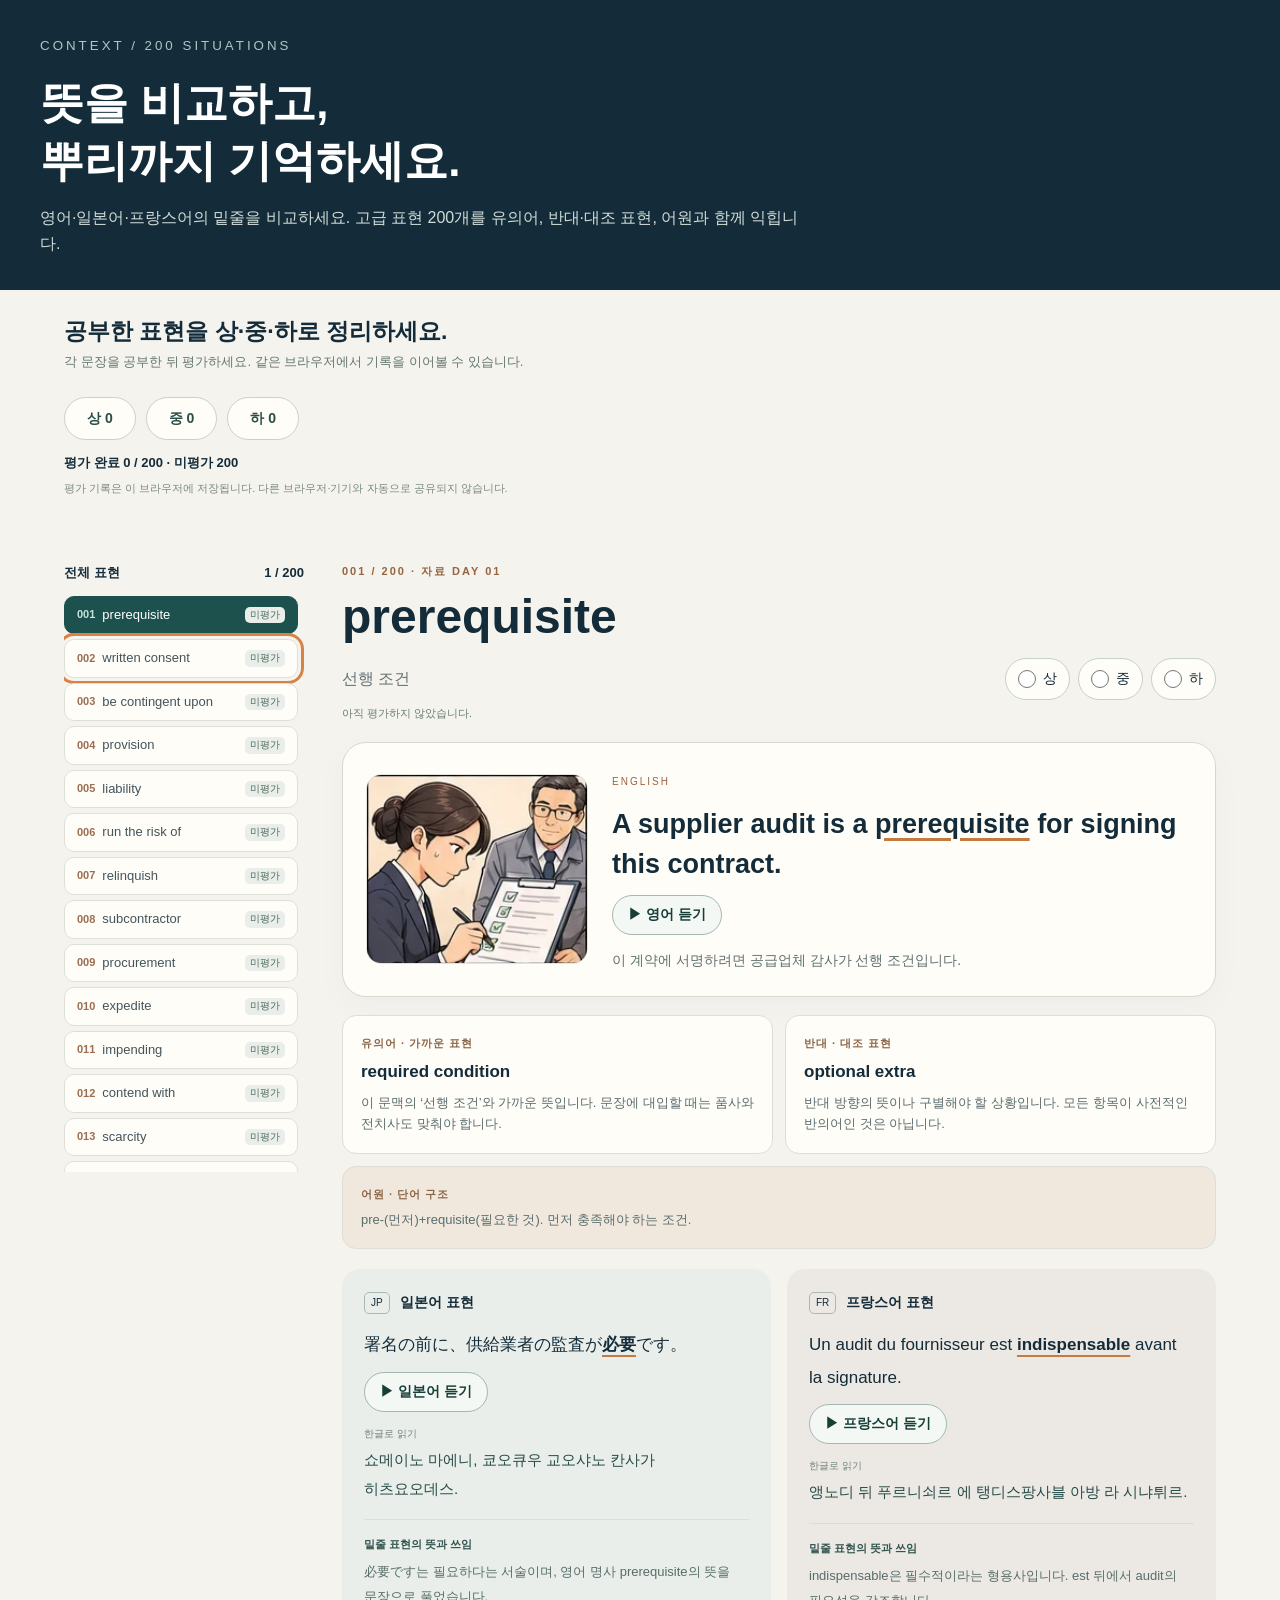
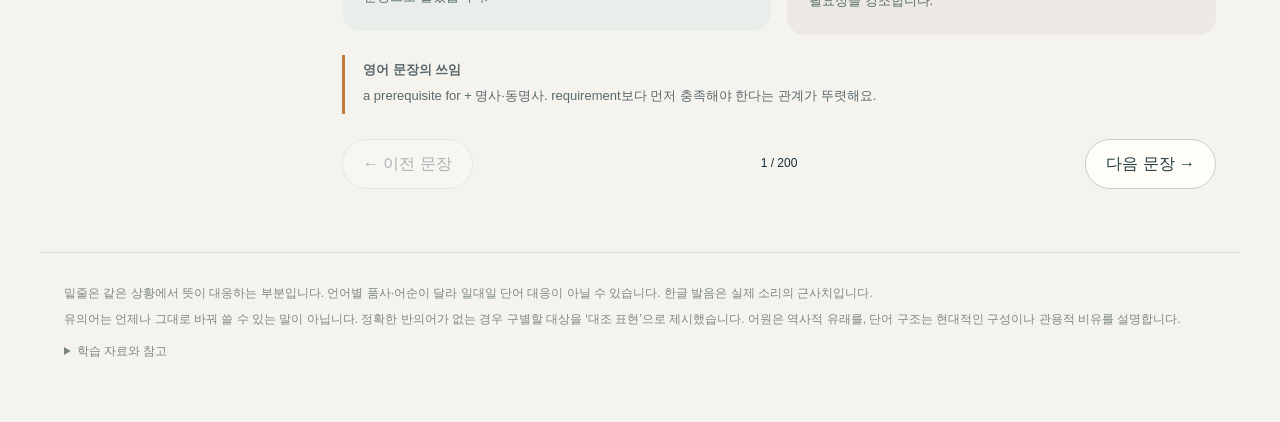
==== commit 7fac2648: "Add English Japanese and French sentence playback" ====
--- a/ratings/index.html
+++ b/ratings/index.html
@@ -1,1001 +1,1001 @@
-<!DOCTYPE html><html lang="ko"><head><meta charset="utf-8"><meta name="viewport" content="width=device-width,initial-scale=1"><meta name="description" content="고급 토익 표현 200개. 영어·일본어·프랑스어 대응 표현의 밑줄과 어원·유의어·대조 표현을 함께 익히세요."><title>상·중·하 평가 모아보기 · Context</title><link rel="stylesheet" href="../assets/context.css"></head><body><header><small>CONTEXT / 200 SITUATIONS</small><h1>뜻을 비교하고,<br>뿌리까지 기억하세요.</h1><p>영어·일본어·프랑스어의 밑줄을 비교하세요. 고급 표현 200개를 유의어, 반대·대조 표현, 어원과 함께 익힙니다.</p></header><section class="rating-overview" aria-label="평가별 학습"><div class="overview-top"><div><h2 id="library-title">공부한 표현을 상·중·하로 정리하세요.</h2><p id="library-description">각 문장을 공부한 뒤 평가하세요.</p></div><a id="library-back" href="/" hidden>전체 200개 학습 →</a></div><div class="category-links" aria-label="평가 구분"><a href="/ratings/?level=high" data-grade-link="high">상 0</a><a href="/ratings/?level=medium" data-grade-link="medium">중 0</a><a href="/ratings/?level=low" data-grade-link="low">하 0</a></div><p id="rating-progress">평가 완료 0 / 200 · 미평가 200</p><p id="storage-note">평가 기록은 이 브라우저에 저장됩니다.</p><p id="rating-status" role="status" aria-live="polite"></p></section><main class="layout"><nav class="navigator" aria-label="200개 학습 탭"><div class="nav-head"><span id="list-title">전체 표현</span><span id="current-label">1 / 200</span></div><div class="tabs" role="tablist" aria-label="고급 표현 200개"><button role="tab" id="tab-0" aria-controls="panel-0" aria-selected="true" tabindex="0" data-index="0" data-search="prerequisite 선행 조건"><b>001</b><span>prerequisite</span><small class="tab-rating">미평가</small><small class="tab-date"></small></button><button role="tab" id="tab-1" aria-controls="panel-1" aria-selected="false" tabindex="-1" data-index="1" data-search="written consent 서면 동의"><b>002</b><span>written consent</span><small class="tab-rating">미평가</small><small class="tab-date"></small></button><button role="tab" id="tab-2" aria-controls="panel-2" aria-selected="false" tabindex="-1" data-index="2" data-search="be contingent upon ~을 조건으로 하다"><b>003</b><span>be contingent upon</span><small class="tab-rating">미평가</small><small class="tab-date"></small></button><button role="tab" id="tab-3" aria-controls="panel-3" aria-selected="false" tabindex="-1" data-index="3" data-search="provision 조항"><b>004</b><span>provision</span><small class="tab-rating">미평가</small><small class="tab-date"></small></button><button role="tab" id="tab-4" aria-controls="panel-4" aria-selected="false" tabindex="-1" data-index="4" data-search="liability 법적 책임"><b>005</b><span>liability</span><small class="tab-rating">미평가</small><small class="tab-date"></small></button><button role="tab" id="tab-5" aria-controls="panel-5" aria-selected="false" tabindex="-1" data-index="5" data-search="run the risk of ~할 위험을 감수하다"><b>006</b><span>run the risk of</span><small class="tab-rating">미평가</small><small class="tab-date"></small></button><button role="tab" id="tab-6" aria-controls="panel-6" aria-selected="false" tabindex="-1" data-index="6" data-search="relinquish 권리·통제권을 포기하다"><b>007</b><span>relinquish</span><small class="tab-rating">미평가</small><small class="tab-date"></small></button><button role="tab" id="tab-7" aria-controls="panel-7" aria-selected="false" tabindex="-1" data-index="7" data-search="subcontractor 하청업체"><b>008</b><span>subcontractor</span><small class="tab-rating">미평가</small><small class="tab-date"></small></button><button role="tab" id="tab-8" aria-controls="panel-8" aria-selected="false" tabindex="-1" data-index="8" data-search="procurement 조달"><b>009</b><span>procurement</span><small class="tab-rating">미평가</small><small class="tab-date"></small></button><button role="tab" id="tab-9" aria-controls="panel-9" aria-selected="false" tabindex="-1" data-index="9" data-search="expedite 절차를 신속히 진행하다"><b>010</b><span>expedite</span><small class="tab-rating">미평가</small><small class="tab-date"></small></button><button role="tab" id="tab-10" aria-controls="panel-10" aria-selected="false" tabindex="-1" data-index="10" data-search="impending 임박한"><b>011</b><span>impending</span><small class="tab-rating">미평가</small><small class="tab-date"></small></button><button role="tab" id="tab-11" aria-controls="panel-11" aria-selected="false" tabindex="-1" data-index="11" data-search="contend with 어려움에 대처하다"><b>012</b><span>contend with</span><small class="tab-rating">미평가</small><small class="tab-date"></small></button><button role="tab" id="tab-12" aria-controls="panel-12" aria-selected="false" tabindex="-1" data-index="12" data-search="scarcity 부족·희소성"><b>013</b><span>scarcity</span><small class="tab-rating">미평가</small><small class="tab-date"></small></button><button role="tab" id="tab-13" aria-controls="panel-13" aria-selected="false" tabindex="-1" data-index="13" data-search="in line with ~에 부합하는"><b>014</b><span>in line with</span><small class="tab-rating">미평가</small><small class="tab-date"></small></button><button role="tab" id="tab-14" aria-controls="panel-14" aria-selected="false" tabindex="-1" data-index="14" data-search="discrepancy 수치·기록의 불일치"><b>015</b><span>discrepancy</span><small class="tab-rating">미평가</small><small class="tab-date"></small></button><button role="tab" id="tab-15" aria-controls="panel-15" aria-selected="false" tabindex="-1" data-index="15" data-search="substantiate 증거로 입증하다"><b>016</b><span>substantiate</span><small class="tab-rating">미평가</small><small class="tab-date"></small></button><button role="tab" id="tab-16" aria-controls="panel-16" aria-selected="false" tabindex="-1" data-index="16" data-search="preclude 배제하다·불가능하게 하다"><b>017</b><span>preclude</span><small class="tab-rating">미평가</small><small class="tab-date"></small></button><button role="tab" id="tab-17" aria-controls="panel-17" aria-selected="false" tabindex="-1" data-index="17" data-search="stringently 엄격하게"><b>018</b><span>stringently</span><small class="tab-rating">미평가</small><small class="tab-date"></small></button><button role="tab" id="tab-18" aria-controls="panel-18" aria-selected="false" tabindex="-1" data-index="18" data-search="jeopardize 위태롭게 하다"><b>019</b><span>jeopardize</span><small class="tab-rating">미평가</small><small class="tab-date"></small></button><button role="tab" id="tab-19" aria-controls="panel-19" aria-selected="false" tabindex="-1" data-index="19" data-search="culminate in 마침내 ~로 귀결되다"><b>020</b><span>culminate in</span><small class="tab-rating">미평가</small><small class="tab-date"></small></button><button role="tab" id="tab-20" aria-controls="panel-20" aria-selected="false" tabindex="-1" data-index="20" data-search="insolvent 지급불능의"><b>021</b><span>insolvent</span><small class="tab-rating">미평가</small><small class="tab-date"></small></button><button role="tab" id="tab-21" aria-controls="panel-21" aria-selected="false" tabindex="-1" data-index="21" data-search="liquidity 유동성"><b>022</b><span>liquidity</span><small class="tab-rating">미평가</small><small class="tab-date"></small></button><button role="tab" id="tab-22" aria-controls="panel-22" aria-selected="false" tabindex="-1" data-index="22" data-search="collateral 대출 담보"><b>023</b><span>collateral</span><small class="tab-rating">미평가</small><small class="tab-date"></small></button><button role="tab" id="tab-23" aria-controls="panel-23" aria-selected="false" tabindex="-1" data-index="23" data-search="overdrawn 초과 인출된"><b>024</b><span>overdrawn</span><small class="tab-rating">미평가</small><small class="tab-date"></small></button><button role="tab" id="tab-24" aria-controls="panel-24" aria-selected="false" tabindex="-1" data-index="24" data-search="be in the red 적자 상태이다"><b>025</b><span>be in the red</span><small class="tab-rating">미평가</small><small class="tab-date"></small></button><button role="tab" id="tab-25" aria-controls="panel-25" aria-selected="false" tabindex="-1" data-index="25" data-search="levy 세금·벌금을 부과하다"><b>026</b><span>levy</span><small class="tab-rating">미평가</small><small class="tab-date"></small></button><button role="tab" id="tab-26" aria-controls="panel-26" aria-selected="false" tabindex="-1" data-index="26" data-search="offset 상쇄하다"><b>027</b><span>offset</span><small class="tab-rating">미평가</small><small class="tab-date"></small></button><button role="tab" id="tab-27" aria-controls="panel-27" aria-selected="false" tabindex="-1" data-index="27" data-search="stagnation 침체·정체"><b>028</b><span>stagnation</span><small class="tab-rating">미평가</small><small class="tab-date"></small></button><button role="tab" id="tab-28" aria-controls="panel-28" aria-selected="false" tabindex="-1" data-index="28" data-search="sluggish 부진한·활기가 없는"><b>029</b><span>sluggish</span><small class="tab-rating">미평가</small><small class="tab-date"></small></button><button role="tab" id="tab-29" aria-controls="panel-29" aria-selected="false" tabindex="-1" data-index="29" data-search="deteriorate 악화되다"><b>030</b><span>deteriorate</span><small class="tab-rating">미평가</small><small class="tab-date"></small></button><button role="tab" id="tab-30" aria-controls="panel-30" aria-selected="false" tabindex="-1" data-index="30" data-search="obfuscate 불분명하게 하다"><b>031</b><span>obfuscate</span><small class="tab-rating">미평가</small><small class="tab-date"></small></button><button role="tab" id="tab-31" aria-controls="panel-31" aria-selected="false" tabindex="-1" data-index="31" data-search="fabricate 이야기·증거를 꾸며내다"><b>032</b><span>fabricate</span><small class="tab-rating">미평가</small><small class="tab-date"></small></button><button role="tab" id="tab-32" aria-controls="panel-32" aria-selected="false" tabindex="-1" data-index="32" data-search="spurious 허위의·진짜가 아닌"><b>033</b><span>spurious</span><small class="tab-rating">미평가</small><small class="tab-date"></small></button><button role="tab" id="tab-33" aria-controls="panel-33" aria-selected="false" tabindex="-1" data-index="33" data-search="allegedly 주장·보도에 따르면"><b>034</b><span>allegedly</span><small class="tab-rating">미평가</small><small class="tab-date"></small></button><button role="tab" id="tab-34" aria-controls="panel-34" aria-selected="false" tabindex="-1" data-index="34" data-search="implicate 연루되었음을 시사하다"><b>035</b><span>implicate</span><small class="tab-rating">미평가</small><small class="tab-date"></small></button><button role="tab" id="tab-35" aria-controls="panel-35" aria-selected="false" tabindex="-1" data-index="35" data-search="oversight 부주의·간과"><b>036</b><span>oversight</span><small class="tab-rating">미평가</small><small class="tab-date"></small></button><button role="tab" id="tab-36" aria-controls="panel-36" aria-selected="false" tabindex="-1" data-index="36" data-search="omission 누락"><b>037</b><span>omission</span><small class="tab-rating">미평가</small><small class="tab-date"></small></button><button role="tab" id="tab-37" aria-controls="panel-37" aria-selected="false" tabindex="-1" data-index="37" data-search="retrieve 저장된 정보 등을 되찾다"><b>038</b><span>retrieve</span><small class="tab-rating">미평가</small><small class="tab-date"></small></button><button role="tab" id="tab-38" aria-controls="panel-38" aria-selected="false" tabindex="-1" data-index="38" data-search="irretrievable 되찾거나 복구할 수 없는"><b>039</b><span>irretrievable</span><small class="tab-rating">미평가</small><small class="tab-date"></small></button><button role="tab" id="tab-39" aria-controls="panel-39" aria-selected="false" tabindex="-1" data-index="39" data-search="reinstate 복원·복직시키다"><b>040</b><span>reinstate</span><small class="tab-rating">미평가</small><small class="tab-date"></small></button><button role="tab" id="tab-40" aria-controls="panel-40" aria-selected="false" tabindex="-1" data-index="40" data-search="adept 능숙한"><b>041</b><span>adept</span><small class="tab-rating">미평가</small><small class="tab-date"></small></button><button role="tab" id="tab-41" aria-controls="panel-41" aria-selected="false" tabindex="-1" data-index="41" data-search="credential 자격·자격 증명"><b>042</b><span>credential</span><small class="tab-rating">미평가</small><small class="tab-date"></small></button><button role="tab" id="tab-42" aria-controls="panel-42" aria-selected="false" tabindex="-1" data-index="42" data-search="screening 선별·심사"><b>043</b><span>screening</span><small class="tab-rating">미평가</small><small class="tab-date"></small></button><button role="tab" id="tab-43" aria-controls="panel-43" aria-selected="false" tabindex="-1" data-index="43" data-search="astute 판단이 예리한"><b>044</b><span>astute</span><small class="tab-rating">미평가</small><small class="tab-date"></small></button><button role="tab" id="tab-44" aria-controls="panel-44" aria-selected="false" tabindex="-1" data-index="44" data-search="discerning 안목 있는"><b>045</b><span>discerning</span><small class="tab-rating">미평가</small><small class="tab-date"></small></button><button role="tab" id="tab-45" aria-controls="panel-45" aria-selected="false" tabindex="-1" data-index="45" data-search="aspiration 포부·열망"><b>046</b><span>aspiration</span><small class="tab-rating">미평가</small><small class="tab-date"></small></button><button role="tab" id="tab-46" aria-controls="panel-46" aria-selected="false" tabindex="-1" data-index="46" data-search="eminent 저명한"><b>047</b><span>eminent</span><small class="tab-rating">미평가</small><small class="tab-date"></small></button><button role="tab" id="tab-47" aria-controls="panel-47" aria-selected="false" tabindex="-1" data-index="47" data-search="prioritize 우선순위를 정하다"><b>048</b><span>prioritize</span><small class="tab-rating">미평가</small><small class="tab-date"></small></button><button role="tab" id="tab-48" aria-controls="panel-48" aria-selected="false" tabindex="-1" data-index="48" data-search="streamline 절차를 간소화하다"><b>049</b><span>streamline</span><small class="tab-rating">미평가</small><small class="tab-date"></small></button><button role="tab" id="tab-49" aria-controls="panel-49" aria-selected="false" tabindex="-1" data-index="49" data-search="consolidate 통합하다"><b>050</b><span>consolidate</span><small class="tab-rating">미평가</small><small class="tab-date"></small></button><button role="tab" id="tab-50" aria-controls="panel-50" aria-selected="false" tabindex="-1" data-index="50" data-search="eagerness 열의"><b>051</b><span>eagerness</span><small class="tab-rating">미평가</small><small class="tab-date"></small></button><button role="tab" id="tab-51" aria-controls="panel-51" aria-selected="false" tabindex="-1" data-index="51" data-search="against all odds 온갖 역경에도"><b>052</b><span>against all odds</span><small class="tab-rating">미평가</small><small class="tab-date"></small></button><button role="tab" id="tab-52" aria-controls="panel-52" aria-selected="false" tabindex="-1" data-index="52" data-search="firsthand 직접 경험한"><b>053</b><span>firsthand</span><small class="tab-rating">미평가</small><small class="tab-date"></small></button><button role="tab" id="tab-53" aria-controls="panel-53" aria-selected="false" tabindex="-1" data-index="53" data-search="questionably 의심스럽게"><b>054</b><span>questionably</span><small class="tab-rating">미평가</small><small class="tab-date"></small></button><button role="tab" id="tab-54" aria-controls="panel-54" aria-selected="false" tabindex="-1" data-index="54" data-search="petition 청원서"><b>055</b><span>petition</span><small class="tab-rating">미평가</small><small class="tab-date"></small></button><button role="tab" id="tab-55" aria-controls="panel-55" aria-selected="false" tabindex="-1" data-index="55" data-search="lawsuit 소송"><b>056</b><span>lawsuit</span><small class="tab-rating">미평가</small><small class="tab-date"></small></button><button role="tab" id="tab-56" aria-controls="panel-56" aria-selected="false" tabindex="-1" data-index="56" data-search="commonplace 흔한"><b>057</b><span>commonplace</span><small class="tab-rating">미평가</small><small class="tab-date"></small></button><button role="tab" id="tab-57" aria-controls="panel-57" aria-selected="false" tabindex="-1" data-index="57" data-search="ordinance 조례"><b>058</b><span>ordinance</span><small class="tab-rating">미평가</small><small class="tab-date"></small></button><button role="tab" id="tab-58" aria-controls="panel-58" aria-selected="false" tabindex="-1" data-index="58" data-search="resolution 결의안"><b>059</b><span>resolution</span><small class="tab-rating">미평가</small><small class="tab-date"></small></button><button role="tab" id="tab-59" aria-controls="panel-59" aria-selected="false" tabindex="-1" data-index="59" data-search="off-limits 출입이 금지된"><b>060</b><span>off-limits</span><small class="tab-rating">미평가</small><small class="tab-date"></small></button><button role="tab" id="tab-60" aria-controls="panel-60" aria-selected="false" tabindex="-1" data-index="60" data-search="judicial 사법의"><b>061</b><span>judicial</span><small class="tab-rating">미평가</small><small class="tab-date"></small></button><button role="tab" id="tab-61" aria-controls="panel-61" aria-selected="false" tabindex="-1" data-index="61" data-search="reprimand 질책하다"><b>062</b><span>reprimand</span><small class="tab-rating">미평가</small><small class="tab-date"></small></button><button role="tab" id="tab-62" aria-controls="panel-62" aria-selected="false" tabindex="-1" data-index="62" data-search="be affiliated with ~에 소속되다"><b>063</b><span>be affiliated with</span><small class="tab-rating">미평가</small><small class="tab-date"></small></button><button role="tab" id="tab-63" aria-controls="panel-63" aria-selected="false" tabindex="-1" data-index="63" data-search="default 채무 불이행"><b>064</b><span>default</span><small class="tab-rating">미평가</small><small class="tab-date"></small></button><button role="tab" id="tab-64" aria-controls="panel-64" aria-selected="false" tabindex="-1" data-index="64" data-search="behind schedule 일정이 늦어진"><b>065</b><span>behind schedule</span><small class="tab-rating">미평가</small><small class="tab-date"></small></button><button role="tab" id="tab-65" aria-controls="panel-65" aria-selected="false" tabindex="-1" data-index="65" data-search="subordinate 하위의"><b>066</b><span>subordinate</span><small class="tab-rating">미평가</small><small class="tab-date"></small></button><button role="tab" id="tab-66" aria-controls="panel-66" aria-selected="false" tabindex="-1" data-index="66" data-search="utilization 활용"><b>067</b><span>utilization</span><small class="tab-rating">미평가</small><small class="tab-date"></small></button><button role="tab" id="tab-67" aria-controls="panel-67" aria-selected="false" tabindex="-1" data-index="67" data-search="bookkeeping 장부 기장"><b>068</b><span>bookkeeping</span><small class="tab-rating">미평가</small><small class="tab-date"></small></button><button role="tab" id="tab-68" aria-controls="panel-68" aria-selected="false" tabindex="-1" data-index="68" data-search="creditable 칭찬할 만한"><b>069</b><span>creditable</span><small class="tab-rating">미평가</small><small class="tab-date"></small></button><button role="tab" id="tab-69" aria-controls="panel-69" aria-selected="false" tabindex="-1" data-index="69" data-search="endeavor 노력"><b>070</b><span>endeavor</span><small class="tab-rating">미평가</small><small class="tab-date"></small></button><button role="tab" id="tab-70" aria-controls="panel-70" aria-selected="false" tabindex="-1" data-index="70" data-search="propel 추진하다"><b>071</b><span>propel</span><small class="tab-rating">미평가</small><small class="tab-date"></small></button><button role="tab" id="tab-71" aria-controls="panel-71" aria-selected="false" tabindex="-1" data-index="71" data-search="trivial 사소한"><b>072</b><span>trivial</span><small class="tab-rating">미평가</small><small class="tab-date"></small></button><button role="tab" id="tab-72" aria-controls="panel-72" aria-selected="false" tabindex="-1" data-index="72" data-search="accessibility 접근성"><b>073</b><span>accessibility</span><small class="tab-rating">미평가</small><small class="tab-date"></small></button><button role="tab" id="tab-73" aria-controls="panel-73" aria-selected="false" tabindex="-1" data-index="73" data-search="customary 관례적인"><b>074</b><span>customary</span><small class="tab-rating">미평가</small><small class="tab-date"></small></button><button role="tab" id="tab-74" aria-controls="panel-74" aria-selected="false" tabindex="-1" data-index="74" data-search="restraint 자제"><b>075</b><span>restraint</span><small class="tab-rating">미평가</small><small class="tab-date"></small></button><button role="tab" id="tab-75" aria-controls="panel-75" aria-selected="false" tabindex="-1" data-index="75" data-search="trigger 촉발하다"><b>076</b><span>trigger</span><small class="tab-rating">미평가</small><small class="tab-date"></small></button><button role="tab" id="tab-76" aria-controls="panel-76" aria-selected="false" tabindex="-1" data-index="76" data-search="coordinator 조정 담당자"><b>077</b><span>coordinator</span><small class="tab-rating">미평가</small><small class="tab-date"></small></button><button role="tab" id="tab-77" aria-controls="panel-77" aria-selected="false" tabindex="-1" data-index="77" data-search="aggravate 악화시키다"><b>078</b><span>aggravate</span><small class="tab-rating">미평가</small><small class="tab-date"></small></button><button role="tab" id="tab-78" aria-controls="panel-78" aria-selected="false" tabindex="-1" data-index="78" data-search="violation 위반"><b>079</b><span>violation</span><small class="tab-rating">미평가</small><small class="tab-date"></small></button><button role="tab" id="tab-79" aria-controls="panel-79" aria-selected="false" tabindex="-1" data-index="79" data-search="restructure 재편하다"><b>080</b><span>restructure</span><small class="tab-rating">미평가</small><small class="tab-date"></small></button><button role="tab" id="tab-80" aria-controls="panel-80" aria-selected="false" tabindex="-1" data-index="80" data-search="enlightening 깨달음을 주는"><b>081</b><span>enlightening</span><small class="tab-rating">미평가</small><small class="tab-date"></small></button><button role="tab" id="tab-81" aria-controls="panel-81" aria-selected="false" tabindex="-1" data-index="81" data-search="censorship 검열"><b>082</b><span>censorship</span><small class="tab-rating">미평가</small><small class="tab-date"></small></button><button role="tab" id="tab-82" aria-controls="panel-82" aria-selected="false" tabindex="-1" data-index="82" data-search="appreciative 감사하는"><b>083</b><span>appreciative</span><small class="tab-rating">미평가</small><small class="tab-date"></small></button><button role="tab" id="tab-83" aria-controls="panel-83" aria-selected="false" tabindex="-1" data-index="83" data-search="unsanitary 비위생적인"><b>084</b><span>unsanitary</span><small class="tab-rating">미평가</small><small class="tab-date"></small></button><button role="tab" id="tab-84" aria-controls="panel-84" aria-selected="false" tabindex="-1" data-index="84" data-search="excellence 탁월함"><b>085</b><span>excellence</span><small class="tab-rating">미평가</small><small class="tab-date"></small></button><button role="tab" id="tab-85" aria-controls="panel-85" aria-selected="false" tabindex="-1" data-index="85" data-search="vacate 비우다"><b>086</b><span>vacate</span><small class="tab-rating">미평가</small><small class="tab-date"></small></button><button role="tab" id="tab-86" aria-controls="panel-86" aria-selected="false" tabindex="-1" data-index="86" data-search="all-out 총력을 다하는"><b>087</b><span>all-out</span><small class="tab-rating">미평가</small><small class="tab-date"></small></button><button role="tab" id="tab-87" aria-controls="panel-87" aria-selected="false" tabindex="-1" data-index="87" data-search="gauge 가늠하다"><b>088</b><span>gauge</span><small class="tab-rating">미평가</small><small class="tab-date"></small></button><button role="tab" id="tab-88" aria-controls="panel-88" aria-selected="false" tabindex="-1" data-index="88" data-search="misleading 오해를 부르는"><b>089</b><span>misleading</span><small class="tab-rating">미평가</small><small class="tab-date"></small></button><button role="tab" id="tab-89" aria-controls="panel-89" aria-selected="false" tabindex="-1" data-index="89" data-search="reputable 평판이 좋은"><b>090</b><span>reputable</span><small class="tab-rating">미평가</small><small class="tab-date"></small></button><button role="tab" id="tab-90" aria-controls="panel-90" aria-selected="false" tabindex="-1" data-index="90" data-search="legible 읽을 수 있는"><b>091</b><span>legible</span><small class="tab-rating">미평가</small><small class="tab-date"></small></button><button role="tab" id="tab-91" aria-controls="panel-91" aria-selected="false" tabindex="-1" data-index="91" data-search="elicit 끌어내다"><b>092</b><span>elicit</span><small class="tab-rating">미평가</small><small class="tab-date"></small></button><button role="tab" id="tab-92" aria-controls="panel-92" aria-selected="false" tabindex="-1" data-index="92" data-search="boast about ~을 자랑하다"><b>093</b><span>boast about</span><small class="tab-rating">미평가</small><small class="tab-date"></small></button><button role="tab" id="tab-93" aria-controls="panel-93" aria-selected="false" tabindex="-1" data-index="93" data-search="abruptly 갑자기"><b>094</b><span>abruptly</span><small class="tab-rating">미평가</small><small class="tab-date"></small></button><button role="tab" id="tab-94" aria-controls="panel-94" aria-selected="false" tabindex="-1" data-index="94" data-search="dominant 지배적인"><b>095</b><span>dominant</span><small class="tab-rating">미평가</small><small class="tab-date"></small></button><button role="tab" id="tab-95" aria-controls="panel-95" aria-selected="false" tabindex="-1" data-index="95" data-search="overwhelming 압도적인"><b>096</b><span>overwhelming</span><small class="tab-rating">미평가</small><small class="tab-date"></small></button><button role="tab" id="tab-96" aria-controls="panel-96" aria-selected="false" tabindex="-1" data-index="96" data-search="counterpart 상대 측 담당자"><b>097</b><span>counterpart</span><small class="tab-rating">미평가</small><small class="tab-date"></small></button><button role="tab" id="tab-97" aria-controls="panel-97" aria-selected="false" tabindex="-1" data-index="97" data-search="driving force 추진력"><b>098</b><span>driving force</span><small class="tab-rating">미평가</small><small class="tab-date"></small></button><button role="tab" id="tab-98" aria-controls="panel-98" aria-selected="false" tabindex="-1" data-index="98" data-search="market value 시장 가치"><b>099</b><span>market value</span><small class="tab-rating">미평가</small><small class="tab-date"></small></button><button role="tab" id="tab-99" aria-controls="panel-99" aria-selected="false" tabindex="-1" data-index="99" data-search="cease 중단하다"><b>100</b><span>cease</span><small class="tab-rating">미평가</small><small class="tab-date"></small></button><button role="tab" id="tab-100" aria-controls="panel-100" aria-selected="false" tabindex="-1" data-index="100" data-search="financial statement 재무제표"><b>101</b><span>financial statement</span><small class="tab-rating">미평가</small><small class="tab-date"></small></button><button role="tab" id="tab-101" aria-controls="panel-101" aria-selected="false" tabindex="-1" data-index="101" data-search="rebound 반등하다"><b>102</b><span>rebound</span><small class="tab-rating">미평가</small><small class="tab-date"></small></button><button role="tab" id="tab-102" aria-controls="panel-102" aria-selected="false" tabindex="-1" data-index="102" data-search="have a monopoly on ~을 독점하다"><b>103</b><span>have a monopoly on</span><small class="tab-rating">미평가</small><small class="tab-date"></small></button><button role="tab" id="tab-103" aria-controls="panel-103" aria-selected="false" tabindex="-1" data-index="103" data-search="in demand 수요가 많은"><b>104</b><span>in demand</span><small class="tab-rating">미평가</small><small class="tab-date"></small></button><button role="tab" id="tab-104" aria-controls="panel-104" aria-selected="false" tabindex="-1" data-index="104" data-search="solitary 혼자의"><b>105</b><span>solitary</span><small class="tab-rating">미평가</small><small class="tab-date"></small></button><button role="tab" id="tab-105" aria-controls="panel-105" aria-selected="false" tabindex="-1" data-index="105" data-search="high-end 고급의"><b>106</b><span>high-end</span><small class="tab-rating">미평가</small><small class="tab-date"></small></button><button role="tab" id="tab-106" aria-controls="panel-106" aria-selected="false" tabindex="-1" data-index="106" data-search="collectable 수집할 가치가 있는"><b>107</b><span>collectable</span><small class="tab-rating">미평가</small><small class="tab-date"></small></button><button role="tab" id="tab-107" aria-controls="panel-107" aria-selected="false" tabindex="-1" data-index="107" data-search="embellish 미화하다"><b>108</b><span>embellish</span><small class="tab-rating">미평가</small><small class="tab-date"></small></button><button role="tab" id="tab-108" aria-controls="panel-108" aria-selected="false" tabindex="-1" data-index="108" data-search="exhilarating 기분을 들뜨게 하는"><b>109</b><span>exhilarating</span><small class="tab-rating">미평가</small><small class="tab-date"></small></button><button role="tab" id="tab-109" aria-controls="panel-109" aria-selected="false" tabindex="-1" data-index="109" data-search="exquisite 정교하고 훌륭한"><b>110</b><span>exquisite</span><small class="tab-rating">미평가</small><small class="tab-date"></small></button><button role="tab" id="tab-110" aria-controls="panel-110" aria-selected="false" tabindex="-1" data-index="110" data-search="extravagance 낭비·사치"><b>111</b><span>extravagance</span><small class="tab-rating">미평가</small><small class="tab-date"></small></button><button role="tab" id="tab-111" aria-controls="panel-111" aria-selected="false" tabindex="-1" data-index="111" data-search="equivalent 동등한"><b>112</b><span>equivalent</span><small class="tab-rating">미평가</small><small class="tab-date"></small></button><button role="tab" id="tab-112" aria-controls="panel-112" aria-selected="false" tabindex="-1" data-index="112" data-search="embedded 내장된"><b>113</b><span>embedded</span><small class="tab-rating">미평가</small><small class="tab-date"></small></button><button role="tab" id="tab-113" aria-controls="panel-113" aria-selected="false" tabindex="-1" data-index="113" data-search="steer 이끌다"><b>114</b><span>steer</span><small class="tab-rating">미평가</small><small class="tab-date"></small></button><button role="tab" id="tab-114" aria-controls="panel-114" aria-selected="false" tabindex="-1" data-index="114" data-search="hectic 몹시 바쁜"><b>115</b><span>hectic</span><small class="tab-rating">미평가</small><small class="tab-date"></small></button><button role="tab" id="tab-115" aria-controls="panel-115" aria-selected="false" tabindex="-1" data-index="115" data-search="obsolete 구식이 된"><b>116</b><span>obsolete</span><small class="tab-rating">미평가</small><small class="tab-date"></small></button><button role="tab" id="tab-116" aria-controls="panel-116" aria-selected="false" tabindex="-1" data-index="116" data-search="intently 집중하여"><b>117</b><span>intently</span><small class="tab-rating">미평가</small><small class="tab-date"></small></button><button role="tab" id="tab-117" aria-controls="panel-117" aria-selected="false" tabindex="-1" data-index="117" data-search="transparent 투명한"><b>118</b><span>transparent</span><small class="tab-rating">미평가</small><small class="tab-date"></small></button><button role="tab" id="tab-118" aria-controls="panel-118" aria-selected="false" tabindex="-1" data-index="118" data-search="detectable 감지할 수 있는"><b>119</b><span>detectable</span><small class="tab-rating">미평가</small><small class="tab-date"></small></button><button role="tab" id="tab-119" aria-controls="panel-119" aria-selected="false" tabindex="-1" data-index="119" data-search="ornamental 장식용의"><b>120</b><span>ornamental</span><small class="tab-rating">미평가</small><small class="tab-date"></small></button><button role="tab" id="tab-120" aria-controls="panel-120" aria-selected="false" tabindex="-1" data-index="120" data-search="concurrently 동시에"><b>121</b><span>concurrently</span><small class="tab-rating">미평가</small><small class="tab-date"></small></button><button role="tab" id="tab-121" aria-controls="panel-121" aria-selected="false" tabindex="-1" data-index="121" data-search="precede 선행하다"><b>122</b><span>precede</span><small class="tab-rating">미평가</small><small class="tab-date"></small></button><button role="tab" id="tab-122" aria-controls="panel-122" aria-selected="false" tabindex="-1" data-index="122" data-search="discontinue 중단하다"><b>123</b><span>discontinue</span><small class="tab-rating">미평가</small><small class="tab-date"></small></button><button role="tab" id="tab-123" aria-controls="panel-123" aria-selected="false" tabindex="-1" data-index="123" data-search="excavation 굴착"><b>124</b><span>excavation</span><small class="tab-rating">미평가</small><small class="tab-date"></small></button><button role="tab" id="tab-124" aria-controls="panel-124" aria-selected="false" tabindex="-1" data-index="124" data-search="recede 물러나다"><b>125</b><span>recede</span><small class="tab-rating">미평가</small><small class="tab-date"></small></button><button role="tab" id="tab-125" aria-controls="panel-125" aria-selected="false" tabindex="-1" data-index="125" data-search="decisive 결정적인"><b>126</b><span>decisive</span><small class="tab-rating">미평가</small><small class="tab-date"></small></button><button role="tab" id="tab-126" aria-controls="panel-126" aria-selected="false" tabindex="-1" data-index="126" data-search="adaptability 적응력"><b>127</b><span>adaptability</span><small class="tab-rating">미평가</small><small class="tab-date"></small></button><button role="tab" id="tab-127" aria-controls="panel-127" aria-selected="false" tabindex="-1" data-index="127" data-search="deputy 대리인·부책임자"><b>128</b><span>deputy</span><small class="tab-rating">미평가</small><small class="tab-date"></small></button><button role="tab" id="tab-128" aria-controls="panel-128" aria-selected="false" tabindex="-1" data-index="128" data-search="blemish 흠"><b>129</b><span>blemish</span><small class="tab-rating">미평가</small><small class="tab-date"></small></button><button role="tab" id="tab-129" aria-controls="panel-129" aria-selected="false" tabindex="-1" data-index="129" data-search="distress 곤경"><b>130</b><span>distress</span><small class="tab-rating">미평가</small><small class="tab-date"></small></button><button role="tab" id="tab-130" aria-controls="panel-130" aria-selected="false" tabindex="-1" data-index="130" data-search="factually 사실에 맞게"><b>131</b><span>factually</span><small class="tab-rating">미평가</small><small class="tab-date"></small></button><button role="tab" id="tab-131" aria-controls="panel-131" aria-selected="false" tabindex="-1" data-index="131" data-search="reinforcement 보강"><b>132</b><span>reinforcement</span><small class="tab-rating">미평가</small><small class="tab-date"></small></button><button role="tab" id="tab-132" aria-controls="panel-132" aria-selected="false" tabindex="-1" data-index="132" data-search="sparsely 드문드문"><b>133</b><span>sparsely</span><small class="tab-rating">미평가</small><small class="tab-date"></small></button><button role="tab" id="tab-133" aria-controls="panel-133" aria-selected="false" tabindex="-1" data-index="133" data-search="nourish 자양분을 주다·기르다"><b>134</b><span>nourish</span><small class="tab-rating">미평가</small><small class="tab-date"></small></button><button role="tab" id="tab-134" aria-controls="panel-134" aria-selected="false" tabindex="-1" data-index="134" data-search="presumable 추정할 수 있는"><b>135</b><span>presumable</span><small class="tab-rating">미평가</small><small class="tab-date"></small></button><button role="tab" id="tab-135" aria-controls="panel-135" aria-selected="false" tabindex="-1" data-index="135" data-search="disembark 내리다"><b>136</b><span>disembark</span><small class="tab-rating">미평가</small><small class="tab-date"></small></button><button role="tab" id="tab-136" aria-controls="panel-136" aria-selected="false" tabindex="-1" data-index="136" data-search="prestigious 명망 있는"><b>137</b><span>prestigious</span><small class="tab-rating">미평가</small><small class="tab-date"></small></button><button role="tab" id="tab-137" aria-controls="panel-137" aria-selected="false" tabindex="-1" data-index="137" data-search="vessel 선박"><b>138</b><span>vessel</span><small class="tab-rating">미평가</small><small class="tab-date"></small></button><button role="tab" id="tab-138" aria-controls="panel-138" aria-selected="false" tabindex="-1" data-index="138" data-search="aviation 항공"><b>139</b><span>aviation</span><small class="tab-rating">미평가</small><small class="tab-date"></small></button><button role="tab" id="tab-139" aria-controls="panel-139" aria-selected="false" tabindex="-1" data-index="139" data-search="turbulence 난기류"><b>140</b><span>turbulence</span><small class="tab-rating">미평가</small><small class="tab-date"></small></button><button role="tab" id="tab-140" aria-controls="panel-140" aria-selected="false" tabindex="-1" data-index="140" data-search="affiliation 제휴 관계"><b>141</b><span>affiliation</span><small class="tab-rating">미평가</small><small class="tab-date"></small></button><button role="tab" id="tab-141" aria-controls="panel-141" aria-selected="false" tabindex="-1" data-index="141" data-search="solicit 요청하다"><b>142</b><span>solicit</span><small class="tab-rating">미평가</small><small class="tab-date"></small></button><button role="tab" id="tab-142" aria-controls="panel-142" aria-selected="false" tabindex="-1" data-index="142" data-search="foil 좌절시키다"><b>143</b><span>foil</span><small class="tab-rating">미평가</small><small class="tab-date"></small></button><button role="tab" id="tab-143" aria-controls="panel-143" aria-selected="false" tabindex="-1" data-index="143" data-search="moderator 진행자"><b>144</b><span>moderator</span><small class="tab-rating">미평가</small><small class="tab-date"></small></button><button role="tab" id="tab-144" aria-controls="panel-144" aria-selected="false" tabindex="-1" data-index="144" data-search="nationalize 국유화하다"><b>145</b><span>nationalize</span><small class="tab-rating">미평가</small><small class="tab-date"></small></button><button role="tab" id="tab-145" aria-controls="panel-145" aria-selected="false" tabindex="-1" data-index="145" data-search="diversified 다각화된"><b>146</b><span>diversified</span><small class="tab-rating">미평가</small><small class="tab-date"></small></button><button role="tab" id="tab-146" aria-controls="panel-146" aria-selected="false" tabindex="-1" data-index="146" data-search="drawback 단점"><b>147</b><span>drawback</span><small class="tab-rating">미평가</small><small class="tab-date"></small></button><button role="tab" id="tab-147" aria-controls="panel-147" aria-selected="false" tabindex="-1" data-index="147" data-search="summit 정상회의"><b>148</b><span>summit</span><small class="tab-rating">미평가</small><small class="tab-date"></small></button><button role="tab" id="tab-148" aria-controls="panel-148" aria-selected="false" tabindex="-1" data-index="148" data-search="profoundly 깊이"><b>149</b><span>profoundly</span><small class="tab-rating">미평가</small><small class="tab-date"></small></button><button role="tab" id="tab-149" aria-controls="panel-149" aria-selected="false" tabindex="-1" data-index="149" data-search="step down 사임하다"><b>150</b><span>step down</span><small class="tab-rating">미평가</small><small class="tab-date"></small></button><button role="tab" id="tab-150" aria-controls="panel-150" aria-selected="false" tabindex="-1" data-index="150" data-search="cast a ballot 투표하다"><b>151</b><span>cast a ballot</span><small class="tab-rating">미평가</small><small class="tab-date"></small></button><button role="tab" id="tab-151" aria-controls="panel-151" aria-selected="false" tabindex="-1" data-index="151" data-search="price quote 가격 견적"><b>152</b><span>price quote</span><small class="tab-rating">미평가</small><small class="tab-date"></small></button><button role="tab" id="tab-152" aria-controls="panel-152" aria-selected="false" tabindex="-1" data-index="152" data-search="classified 기밀의"><b>153</b><span>classified</span><small class="tab-rating">미평가</small><small class="tab-date"></small></button><button role="tab" id="tab-153" aria-controls="panel-153" aria-selected="false" tabindex="-1" data-index="153" data-search="embargo 금수 조치"><b>154</b><span>embargo</span><small class="tab-rating">미평가</small><small class="tab-date"></small></button><button role="tab" id="tab-154" aria-controls="panel-154" aria-selected="false" tabindex="-1" data-index="154" data-search="bilateral 양자 간의"><b>155</b><span>bilateral</span><small class="tab-rating">미평가</small><small class="tab-date"></small></button><button role="tab" id="tab-155" aria-controls="panel-155" aria-selected="false" tabindex="-1" data-index="155" data-search="freight 화물"><b>156</b><span>freight</span><small class="tab-rating">미평가</small><small class="tab-date"></small></button><button role="tab" id="tab-156" aria-controls="panel-156" aria-selected="false" tabindex="-1" data-index="156" data-search="selective 선별적인"><b>157</b><span>selective</span><small class="tab-rating">미평가</small><small class="tab-date"></small></button><button role="tab" id="tab-157" aria-controls="panel-157" aria-selected="false" tabindex="-1" data-index="157" data-search="decidedly 분명히"><b>158</b><span>decidedly</span><small class="tab-rating">미평가</small><small class="tab-date"></small></button><button role="tab" id="tab-158" aria-controls="panel-158" aria-selected="false" tabindex="-1" data-index="158" data-search="stow 실어 넣다"><b>159</b><span>stow</span><small class="tab-rating">미평가</small><small class="tab-date"></small></button><button role="tab" id="tab-159" aria-controls="panel-159" aria-selected="false" tabindex="-1" data-index="159" data-search="assorted 여러 종류가 섞인"><b>160</b><span>assorted</span><small class="tab-rating">미평가</small><small class="tab-date"></small></button><button role="tab" id="tab-160" aria-controls="panel-160" aria-selected="false" tabindex="-1" data-index="160" data-search="corridor 복도"><b>161</b><span>corridor</span><small class="tab-rating">미평가</small><small class="tab-date"></small></button><button role="tab" id="tab-161" aria-controls="panel-161" aria-selected="false" tabindex="-1" data-index="161" data-search="palate 미각"><b>162</b><span>palate</span><small class="tab-rating">미평가</small><small class="tab-date"></small></button><button role="tab" id="tab-162" aria-controls="panel-162" aria-selected="false" tabindex="-1" data-index="162" data-search="culinary 요리의"><b>163</b><span>culinary</span><small class="tab-rating">미평가</small><small class="tab-date"></small></button><button role="tab" id="tab-163" aria-controls="panel-163" aria-selected="false" tabindex="-1" data-index="163" data-search="concierge 호텔 안내 담당자"><b>164</b><span>concierge</span><small class="tab-rating">미평가</small><small class="tab-date"></small></button><button role="tab" id="tab-164" aria-controls="panel-164" aria-selected="false" tabindex="-1" data-index="164" data-search="gourmet 미식의"><b>165</b><span>gourmet</span><small class="tab-rating">미평가</small><small class="tab-date"></small></button><button role="tab" id="tab-165" aria-controls="panel-165" aria-selected="false" tabindex="-1" data-index="165" data-search="garnish 고명을 얹다"><b>166</b><span>garnish</span><small class="tab-rating">미평가</small><small class="tab-date"></small></button><button role="tab" id="tab-166" aria-controls="panel-166" aria-selected="false" tabindex="-1" data-index="166" data-search="deviate 벗어나다"><b>167</b><span>deviate</span><small class="tab-rating">미평가</small><small class="tab-date"></small></button><button role="tab" id="tab-167" aria-controls="panel-167" aria-selected="false" tabindex="-1" data-index="167" data-search="gratified 흡족한"><b>168</b><span>gratified</span><small class="tab-rating">미평가</small><small class="tab-date"></small></button><button role="tab" id="tab-168" aria-controls="panel-168" aria-selected="false" tabindex="-1" data-index="168" data-search="even out 고르게 하다"><b>169</b><span>even out</span><small class="tab-rating">미평가</small><small class="tab-date"></small></button><button role="tab" id="tab-169" aria-controls="panel-169" aria-selected="false" tabindex="-1" data-index="169" data-search="outpace 앞지르다"><b>170</b><span>outpace</span><small class="tab-rating">미평가</small><small class="tab-date"></small></button><button role="tab" id="tab-170" aria-controls="panel-170" aria-selected="false" tabindex="-1" data-index="170" data-search="terminology 전문 용어"><b>171</b><span>terminology</span><small class="tab-rating">미평가</small><small class="tab-date"></small></button><button role="tab" id="tab-171" aria-controls="panel-171" aria-selected="false" tabindex="-1" data-index="171" data-search="outsell 더 많이 팔다"><b>172</b><span>outsell</span><small class="tab-rating">미평가</small><small class="tab-date"></small></button><button role="tab" id="tab-172" aria-controls="panel-172" aria-selected="false" tabindex="-1" data-index="172" data-search="in place 마련되어 있는"><b>173</b><span>in place</span><small class="tab-rating">미평가</small><small class="tab-date"></small></button><button role="tab" id="tab-173" aria-controls="panel-173" aria-selected="false" tabindex="-1" data-index="173" data-search="neutral 중립적인"><b>174</b><span>neutral</span><small class="tab-rating">미평가</small><small class="tab-date"></small></button><button role="tab" id="tab-174" aria-controls="panel-174" aria-selected="false" tabindex="-1" data-index="174" data-search="intermittently 간헐적으로"><b>175</b><span>intermittently</span><small class="tab-rating">미평가</small><small class="tab-date"></small></button><button role="tab" id="tab-175" aria-controls="panel-175" aria-selected="false" tabindex="-1" data-index="175" data-search="lucid 명료한"><b>176</b><span>lucid</span><small class="tab-rating">미평가</small><small class="tab-date"></small></button><button role="tab" id="tab-176" aria-controls="panel-176" aria-selected="false" tabindex="-1" data-index="176" data-search="latent 잠재된"><b>177</b><span>latent</span><small class="tab-rating">미평가</small><small class="tab-date"></small></button><button role="tab" id="tab-177" aria-controls="panel-177" aria-selected="false" tabindex="-1" data-index="177" data-search="retreat 물러나다"><b>178</b><span>retreat</span><small class="tab-rating">미평가</small><small class="tab-date"></small></button><button role="tab" id="tab-178" aria-controls="panel-178" aria-selected="false" tabindex="-1" data-index="178" data-search="interfere with ~을 방해하다"><b>179</b><span>interfere with</span><small class="tab-rating">미평가</small><small class="tab-date"></small></button><button role="tab" id="tab-179" aria-controls="panel-179" aria-selected="false" tabindex="-1" data-index="179" data-search="consenting 동의하는"><b>180</b><span>consenting</span><small class="tab-rating">미평가</small><small class="tab-date"></small></button><button role="tab" id="tab-180" aria-controls="panel-180" aria-selected="false" tabindex="-1" data-index="180" data-search="enthuse 열의를 표하다"><b>181</b><span>enthuse</span><small class="tab-rating">미평가</small><small class="tab-date"></small></button><button role="tab" id="tab-181" aria-controls="panel-181" aria-selected="false" tabindex="-1" data-index="181" data-search="distinguished 저명한"><b>182</b><span>distinguished</span><small class="tab-rating">미평가</small><small class="tab-date"></small></button><button role="tab" id="tab-182" aria-controls="panel-182" aria-selected="false" tabindex="-1" data-index="182" data-search="presiding 의장을 맡은"><b>183</b><span>presiding</span><small class="tab-rating">미평가</small><small class="tab-date"></small></button><button role="tab" id="tab-183" aria-controls="panel-183" aria-selected="false" tabindex="-1" data-index="183" data-search="eloquent 웅변적인"><b>184</b><span>eloquent</span><small class="tab-rating">미평가</small><small class="tab-date"></small></button><button role="tab" id="tab-184" aria-controls="panel-184" aria-selected="false" tabindex="-1" data-index="184" data-search="elaborate 상세한"><b>185</b><span>elaborate</span><small class="tab-rating">미평가</small><small class="tab-date"></small></button><button role="tab" id="tab-185" aria-controls="panel-185" aria-selected="false" tabindex="-1" data-index="185" data-search="fringe benefits 부가 복리후생"><b>186</b><span>fringe benefits</span><small class="tab-rating">미평가</small><small class="tab-date"></small></button><button role="tab" id="tab-186" aria-controls="panel-186" aria-selected="false" tabindex="-1" data-index="186" data-search="off-peak 비수기의"><b>187</b><span>off-peak</span><small class="tab-rating">미평가</small><small class="tab-date"></small></button><button role="tab" id="tab-187" aria-controls="panel-187" aria-selected="false" tabindex="-1" data-index="187" data-search="conjunction 결합"><b>188</b><span>conjunction</span><small class="tab-rating">미평가</small><small class="tab-date"></small></button><button role="tab" id="tab-188" aria-controls="panel-188" aria-selected="false" tabindex="-1" data-index="188" data-search="flextime 탄력근무제"><b>189</b><span>flextime</span><small class="tab-rating">미평가</small><small class="tab-date"></small></button><button role="tab" id="tab-189" aria-controls="panel-189" aria-selected="false" tabindex="-1" data-index="189" data-search="sabotage 고의로 방해하다"><b>190</b><span>sabotage</span><small class="tab-rating">미평가</small><small class="tab-date"></small></button><button role="tab" id="tab-190" aria-controls="panel-190" aria-selected="false" tabindex="-1" data-index="190" data-search="severance pay 퇴직·해고 수당"><b>191</b><span>severance pay</span><small class="tab-rating">미평가</small><small class="tab-date"></small></button><button role="tab" id="tab-191" aria-controls="panel-191" aria-selected="false" tabindex="-1" data-index="191" data-search="disorient 방향 감각을 잃게 하다"><b>192</b><span>disorient</span><small class="tab-rating">미평가</small><small class="tab-date"></small></button><button role="tab" id="tab-192" aria-controls="panel-192" aria-selected="false" tabindex="-1" data-index="192" data-search="designation 지정"><b>193</b><span>designation</span><small class="tab-rating">미평가</small><small class="tab-date"></small></button><button role="tab" id="tab-193" aria-controls="panel-193" aria-selected="false" tabindex="-1" data-index="193" data-search="forage 먹이를 찾아다니다"><b>194</b><span>forage</span><small class="tab-rating">미평가</small><small class="tab-date"></small></button><button role="tab" id="tab-194" aria-controls="panel-194" aria-selected="false" tabindex="-1" data-index="194" data-search="gratis 무료로"><b>195</b><span>gratis</span><small class="tab-rating">미평가</small><small class="tab-date"></small></button><button role="tab" id="tab-195" aria-controls="panel-195" aria-selected="false" tabindex="-1" data-index="195" data-search="deploy 배치하다"><b>196</b><span>deploy</span><small class="tab-rating">미평가</small><small class="tab-date"></small></button><button role="tab" id="tab-196" aria-controls="panel-196" aria-selected="false" tabindex="-1" data-index="196" data-search="degrade 저하시키다"><b>197</b><span>degrade</span><small class="tab-rating">미평가</small><small class="tab-date"></small></button><button role="tab" id="tab-197" aria-controls="panel-197" aria-selected="false" tabindex="-1" data-index="197" data-search="incumbent 현직의"><b>198</b><span>incumbent</span><small class="tab-rating">미평가</small><small class="tab-date"></small></button><button role="tab" id="tab-198" aria-controls="panel-198" aria-selected="false" tabindex="-1" data-index="198" data-search="upbeat 낙관적인"><b>199</b><span>upbeat</span><small class="tab-rating">미평가</small><small class="tab-date"></small></button><button role="tab" id="tab-199" aria-controls="panel-199" aria-selected="false" tabindex="-1" data-index="199" data-search="necessitate 필요하게 만들다"><b>200</b><span>necessitate</span><small class="tab-rating">미평가</small><small class="tab-date"></small></button></div></nav><div class="content"><div id="rating-empty" class="rating-empty" hidden><h2>아직 모아둔 표현이 없어요.</h2><p id="rating-empty-text"></p><a href="/">전체 학습으로 이동 →</a></div><section role="tabpanel" id="panel-0" aria-labelledby="tab-0"  tabindex="0">
+<!DOCTYPE html><html lang="ko"><head><meta charset="utf-8"><meta name="viewport" content="width=device-width,initial-scale=1"><meta name="description" content="고급 토익 표현 200개. 영어·일본어·프랑스어 대응 표현의 밑줄과 어원·유의어·대조 표현을 함께 익히세요."><title>상·중·하 평가 모아보기 · Context</title><link rel="stylesheet" href="../assets/context.css?v=speech1"></head><body><header><small>CONTEXT / 200 SITUATIONS</small><h1>뜻을 비교하고,<br>뿌리까지 기억하세요.</h1><p>영어·일본어·프랑스어의 밑줄을 비교하세요. 고급 표현 200개를 유의어, 반대·대조 표현, 어원과 함께 익힙니다.</p></header><section class="rating-overview" aria-label="평가별 학습"><div class="overview-top"><div><h2 id="library-title">공부한 표현을 상·중·하로 정리하세요.</h2><p id="library-description">각 문장을 공부한 뒤 평가하세요.</p></div><a id="library-back" href="/" hidden>전체 200개 학습 →</a></div><div class="category-links" aria-label="평가 구분"><a href="/ratings/?level=high" data-grade-link="high">상 0</a><a href="/ratings/?level=medium" data-grade-link="medium">중 0</a><a href="/ratings/?level=low" data-grade-link="low">하 0</a></div><p id="rating-progress">평가 완료 0 / 200 · 미평가 200</p><p id="storage-note">평가 기록은 이 브라우저에 저장됩니다.</p><p id="rating-status" role="status" aria-live="polite"></p></section><main class="layout"><nav class="navigator" aria-label="200개 학습 탭"><div class="nav-head"><span id="list-title">전체 표현</span><span id="current-label">1 / 200</span></div><div class="tabs" role="tablist" aria-label="고급 표현 200개"><button role="tab" id="tab-0" aria-controls="panel-0" aria-selected="true" tabindex="0" data-index="0" data-search="prerequisite 선행 조건"><b>001</b><span>prerequisite</span><small class="tab-rating">미평가</small><small class="tab-date"></small></button><button role="tab" id="tab-1" aria-controls="panel-1" aria-selected="false" tabindex="-1" data-index="1" data-search="written consent 서면 동의"><b>002</b><span>written consent</span><small class="tab-rating">미평가</small><small class="tab-date"></small></button><button role="tab" id="tab-2" aria-controls="panel-2" aria-selected="false" tabindex="-1" data-index="2" data-search="be contingent upon ~을 조건으로 하다"><b>003</b><span>be contingent upon</span><small class="tab-rating">미평가</small><small class="tab-date"></small></button><button role="tab" id="tab-3" aria-controls="panel-3" aria-selected="false" tabindex="-1" data-index="3" data-search="provision 조항"><b>004</b><span>provision</span><small class="tab-rating">미평가</small><small class="tab-date"></small></button><button role="tab" id="tab-4" aria-controls="panel-4" aria-selected="false" tabindex="-1" data-index="4" data-search="liability 법적 책임"><b>005</b><span>liability</span><small class="tab-rating">미평가</small><small class="tab-date"></small></button><button role="tab" id="tab-5" aria-controls="panel-5" aria-selected="false" tabindex="-1" data-index="5" data-search="run the risk of ~할 위험을 감수하다"><b>006</b><span>run the risk of</span><small class="tab-rating">미평가</small><small class="tab-date"></small></button><button role="tab" id="tab-6" aria-controls="panel-6" aria-selected="false" tabindex="-1" data-index="6" data-search="relinquish 권리·통제권을 포기하다"><b>007</b><span>relinquish</span><small class="tab-rating">미평가</small><small class="tab-date"></small></button><button role="tab" id="tab-7" aria-controls="panel-7" aria-selected="false" tabindex="-1" data-index="7" data-search="subcontractor 하청업체"><b>008</b><span>subcontractor</span><small class="tab-rating">미평가</small><small class="tab-date"></small></button><button role="tab" id="tab-8" aria-controls="panel-8" aria-selected="false" tabindex="-1" data-index="8" data-search="procurement 조달"><b>009</b><span>procurement</span><small class="tab-rating">미평가</small><small class="tab-date"></small></button><button role="tab" id="tab-9" aria-controls="panel-9" aria-selected="false" tabindex="-1" data-index="9" data-search="expedite 절차를 신속히 진행하다"><b>010</b><span>expedite</span><small class="tab-rating">미평가</small><small class="tab-date"></small></button><button role="tab" id="tab-10" aria-controls="panel-10" aria-selected="false" tabindex="-1" data-index="10" data-search="impending 임박한"><b>011</b><span>impending</span><small class="tab-rating">미평가</small><small class="tab-date"></small></button><button role="tab" id="tab-11" aria-controls="panel-11" aria-selected="false" tabindex="-1" data-index="11" data-search="contend with 어려움에 대처하다"><b>012</b><span>contend with</span><small class="tab-rating">미평가</small><small class="tab-date"></small></button><button role="tab" id="tab-12" aria-controls="panel-12" aria-selected="false" tabindex="-1" data-index="12" data-search="scarcity 부족·희소성"><b>013</b><span>scarcity</span><small class="tab-rating">미평가</small><small class="tab-date"></small></button><button role="tab" id="tab-13" aria-controls="panel-13" aria-selected="false" tabindex="-1" data-index="13" data-search="in line with ~에 부합하는"><b>014</b><span>in line with</span><small class="tab-rating">미평가</small><small class="tab-date"></small></button><button role="tab" id="tab-14" aria-controls="panel-14" aria-selected="false" tabindex="-1" data-index="14" data-search="discrepancy 수치·기록의 불일치"><b>015</b><span>discrepancy</span><small class="tab-rating">미평가</small><small class="tab-date"></small></button><button role="tab" id="tab-15" aria-controls="panel-15" aria-selected="false" tabindex="-1" data-index="15" data-search="substantiate 증거로 입증하다"><b>016</b><span>substantiate</span><small class="tab-rating">미평가</small><small class="tab-date"></small></button><button role="tab" id="tab-16" aria-controls="panel-16" aria-selected="false" tabindex="-1" data-index="16" data-search="preclude 배제하다·불가능하게 하다"><b>017</b><span>preclude</span><small class="tab-rating">미평가</small><small class="tab-date"></small></button><button role="tab" id="tab-17" aria-controls="panel-17" aria-selected="false" tabindex="-1" data-index="17" data-search="stringently 엄격하게"><b>018</b><span>stringently</span><small class="tab-rating">미평가</small><small class="tab-date"></small></button><button role="tab" id="tab-18" aria-controls="panel-18" aria-selected="false" tabindex="-1" data-index="18" data-search="jeopardize 위태롭게 하다"><b>019</b><span>jeopardize</span><small class="tab-rating">미평가</small><small class="tab-date"></small></button><button role="tab" id="tab-19" aria-controls="panel-19" aria-selected="false" tabindex="-1" data-index="19" data-search="culminate in 마침내 ~로 귀결되다"><b>020</b><span>culminate in</span><small class="tab-rating">미평가</small><small class="tab-date"></small></button><button role="tab" id="tab-20" aria-controls="panel-20" aria-selected="false" tabindex="-1" data-index="20" data-search="insolvent 지급불능의"><b>021</b><span>insolvent</span><small class="tab-rating">미평가</small><small class="tab-date"></small></button><button role="tab" id="tab-21" aria-controls="panel-21" aria-selected="false" tabindex="-1" data-index="21" data-search="liquidity 유동성"><b>022</b><span>liquidity</span><small class="tab-rating">미평가</small><small class="tab-date"></small></button><button role="tab" id="tab-22" aria-controls="panel-22" aria-selected="false" tabindex="-1" data-index="22" data-search="collateral 대출 담보"><b>023</b><span>collateral</span><small class="tab-rating">미평가</small><small class="tab-date"></small></button><button role="tab" id="tab-23" aria-controls="panel-23" aria-selected="false" tabindex="-1" data-index="23" data-search="overdrawn 초과 인출된"><b>024</b><span>overdrawn</span><small class="tab-rating">미평가</small><small class="tab-date"></small></button><button role="tab" id="tab-24" aria-controls="panel-24" aria-selected="false" tabindex="-1" data-index="24" data-search="be in the red 적자 상태이다"><b>025</b><span>be in the red</span><small class="tab-rating">미평가</small><small class="tab-date"></small></button><button role="tab" id="tab-25" aria-controls="panel-25" aria-selected="false" tabindex="-1" data-index="25" data-search="levy 세금·벌금을 부과하다"><b>026</b><span>levy</span><small class="tab-rating">미평가</small><small class="tab-date"></small></button><button role="tab" id="tab-26" aria-controls="panel-26" aria-selected="false" tabindex="-1" data-index="26" data-search="offset 상쇄하다"><b>027</b><span>offset</span><small class="tab-rating">미평가</small><small class="tab-date"></small></button><button role="tab" id="tab-27" aria-controls="panel-27" aria-selected="false" tabindex="-1" data-index="27" data-search="stagnation 침체·정체"><b>028</b><span>stagnation</span><small class="tab-rating">미평가</small><small class="tab-date"></small></button><button role="tab" id="tab-28" aria-controls="panel-28" aria-selected="false" tabindex="-1" data-index="28" data-search="sluggish 부진한·활기가 없는"><b>029</b><span>sluggish</span><small class="tab-rating">미평가</small><small class="tab-date"></small></button><button role="tab" id="tab-29" aria-controls="panel-29" aria-selected="false" tabindex="-1" data-index="29" data-search="deteriorate 악화되다"><b>030</b><span>deteriorate</span><small class="tab-rating">미평가</small><small class="tab-date"></small></button><button role="tab" id="tab-30" aria-controls="panel-30" aria-selected="false" tabindex="-1" data-index="30" data-search="obfuscate 불분명하게 하다"><b>031</b><span>obfuscate</span><small class="tab-rating">미평가</small><small class="tab-date"></small></button><button role="tab" id="tab-31" aria-controls="panel-31" aria-selected="false" tabindex="-1" data-index="31" data-search="fabricate 이야기·증거를 꾸며내다"><b>032</b><span>fabricate</span><small class="tab-rating">미평가</small><small class="tab-date"></small></button><button role="tab" id="tab-32" aria-controls="panel-32" aria-selected="false" tabindex="-1" data-index="32" data-search="spurious 허위의·진짜가 아닌"><b>033</b><span>spurious</span><small class="tab-rating">미평가</small><small class="tab-date"></small></button><button role="tab" id="tab-33" aria-controls="panel-33" aria-selected="false" tabindex="-1" data-index="33" data-search="allegedly 주장·보도에 따르면"><b>034</b><span>allegedly</span><small class="tab-rating">미평가</small><small class="tab-date"></small></button><button role="tab" id="tab-34" aria-controls="panel-34" aria-selected="false" tabindex="-1" data-index="34" data-search="implicate 연루되었음을 시사하다"><b>035</b><span>implicate</span><small class="tab-rating">미평가</small><small class="tab-date"></small></button><button role="tab" id="tab-35" aria-controls="panel-35" aria-selected="false" tabindex="-1" data-index="35" data-search="oversight 부주의·간과"><b>036</b><span>oversight</span><small class="tab-rating">미평가</small><small class="tab-date"></small></button><button role="tab" id="tab-36" aria-controls="panel-36" aria-selected="false" tabindex="-1" data-index="36" data-search="omission 누락"><b>037</b><span>omission</span><small class="tab-rating">미평가</small><small class="tab-date"></small></button><button role="tab" id="tab-37" aria-controls="panel-37" aria-selected="false" tabindex="-1" data-index="37" data-search="retrieve 저장된 정보 등을 되찾다"><b>038</b><span>retrieve</span><small class="tab-rating">미평가</small><small class="tab-date"></small></button><button role="tab" id="tab-38" aria-controls="panel-38" aria-selected="false" tabindex="-1" data-index="38" data-search="irretrievable 되찾거나 복구할 수 없는"><b>039</b><span>irretrievable</span><small class="tab-rating">미평가</small><small class="tab-date"></small></button><button role="tab" id="tab-39" aria-controls="panel-39" aria-selected="false" tabindex="-1" data-index="39" data-search="reinstate 복원·복직시키다"><b>040</b><span>reinstate</span><small class="tab-rating">미평가</small><small class="tab-date"></small></button><button role="tab" id="tab-40" aria-controls="panel-40" aria-selected="false" tabindex="-1" data-index="40" data-search="adept 능숙한"><b>041</b><span>adept</span><small class="tab-rating">미평가</small><small class="tab-date"></small></button><button role="tab" id="tab-41" aria-controls="panel-41" aria-selected="false" tabindex="-1" data-index="41" data-search="credential 자격·자격 증명"><b>042</b><span>credential</span><small class="tab-rating">미평가</small><small class="tab-date"></small></button><button role="tab" id="tab-42" aria-controls="panel-42" aria-selected="false" tabindex="-1" data-index="42" data-search="screening 선별·심사"><b>043</b><span>screening</span><small class="tab-rating">미평가</small><small class="tab-date"></small></button><button role="tab" id="tab-43" aria-controls="panel-43" aria-selected="false" tabindex="-1" data-index="43" data-search="astute 판단이 예리한"><b>044</b><span>astute</span><small class="tab-rating">미평가</small><small class="tab-date"></small></button><button role="tab" id="tab-44" aria-controls="panel-44" aria-selected="false" tabindex="-1" data-index="44" data-search="discerning 안목 있는"><b>045</b><span>discerning</span><small class="tab-rating">미평가</small><small class="tab-date"></small></button><button role="tab" id="tab-45" aria-controls="panel-45" aria-selected="false" tabindex="-1" data-index="45" data-search="aspiration 포부·열망"><b>046</b><span>aspiration</span><small class="tab-rating">미평가</small><small class="tab-date"></small></button><button role="tab" id="tab-46" aria-controls="panel-46" aria-selected="false" tabindex="-1" data-index="46" data-search="eminent 저명한"><b>047</b><span>eminent</span><small class="tab-rating">미평가</small><small class="tab-date"></small></button><button role="tab" id="tab-47" aria-controls="panel-47" aria-selected="false" tabindex="-1" data-index="47" data-search="prioritize 우선순위를 정하다"><b>048</b><span>prioritize</span><small class="tab-rating">미평가</small><small class="tab-date"></small></button><button role="tab" id="tab-48" aria-controls="panel-48" aria-selected="false" tabindex="-1" data-index="48" data-search="streamline 절차를 간소화하다"><b>049</b><span>streamline</span><small class="tab-rating">미평가</small><small class="tab-date"></small></button><button role="tab" id="tab-49" aria-controls="panel-49" aria-selected="false" tabindex="-1" data-index="49" data-search="consolidate 통합하다"><b>050</b><span>consolidate</span><small class="tab-rating">미평가</small><small class="tab-date"></small></button><button role="tab" id="tab-50" aria-controls="panel-50" aria-selected="false" tabindex="-1" data-index="50" data-search="eagerness 열의"><b>051</b><span>eagerness</span><small class="tab-rating">미평가</small><small class="tab-date"></small></button><button role="tab" id="tab-51" aria-controls="panel-51" aria-selected="false" tabindex="-1" data-index="51" data-search="against all odds 온갖 역경에도"><b>052</b><span>against all odds</span><small class="tab-rating">미평가</small><small class="tab-date"></small></button><button role="tab" id="tab-52" aria-controls="panel-52" aria-selected="false" tabindex="-1" data-index="52" data-search="firsthand 직접 경험한"><b>053</b><span>firsthand</span><small class="tab-rating">미평가</small><small class="tab-date"></small></button><button role="tab" id="tab-53" aria-controls="panel-53" aria-selected="false" tabindex="-1" data-index="53" data-search="questionably 의심스럽게"><b>054</b><span>questionably</span><small class="tab-rating">미평가</small><small class="tab-date"></small></button><button role="tab" id="tab-54" aria-controls="panel-54" aria-selected="false" tabindex="-1" data-index="54" data-search="petition 청원서"><b>055</b><span>petition</span><small class="tab-rating">미평가</small><small class="tab-date"></small></button><button role="tab" id="tab-55" aria-controls="panel-55" aria-selected="false" tabindex="-1" data-index="55" data-search="lawsuit 소송"><b>056</b><span>lawsuit</span><small class="tab-rating">미평가</small><small class="tab-date"></small></button><button role="tab" id="tab-56" aria-controls="panel-56" aria-selected="false" tabindex="-1" data-index="56" data-search="commonplace 흔한"><b>057</b><span>commonplace</span><small class="tab-rating">미평가</small><small class="tab-date"></small></button><button role="tab" id="tab-57" aria-controls="panel-57" aria-selected="false" tabindex="-1" data-index="57" data-search="ordinance 조례"><b>058</b><span>ordinance</span><small class="tab-rating">미평가</small><small class="tab-date"></small></button><button role="tab" id="tab-58" aria-controls="panel-58" aria-selected="false" tabindex="-1" data-index="58" data-search="resolution 결의안"><b>059</b><span>resolution</span><small class="tab-rating">미평가</small><small class="tab-date"></small></button><button role="tab" id="tab-59" aria-controls="panel-59" aria-selected="false" tabindex="-1" data-index="59" data-search="off-limits 출입이 금지된"><b>060</b><span>off-limits</span><small class="tab-rating">미평가</small><small class="tab-date"></small></button><button role="tab" id="tab-60" aria-controls="panel-60" aria-selected="false" tabindex="-1" data-index="60" data-search="judicial 사법의"><b>061</b><span>judicial</span><small class="tab-rating">미평가</small><small class="tab-date"></small></button><button role="tab" id="tab-61" aria-controls="panel-61" aria-selected="false" tabindex="-1" data-index="61" data-search="reprimand 질책하다"><b>062</b><span>reprimand</span><small class="tab-rating">미평가</small><small class="tab-date"></small></button><button role="tab" id="tab-62" aria-controls="panel-62" aria-selected="false" tabindex="-1" data-index="62" data-search="be affiliated with ~에 소속되다"><b>063</b><span>be affiliated with</span><small class="tab-rating">미평가</small><small class="tab-date"></small></button><button role="tab" id="tab-63" aria-controls="panel-63" aria-selected="false" tabindex="-1" data-index="63" data-search="default 채무 불이행"><b>064</b><span>default</span><small class="tab-rating">미평가</small><small class="tab-date"></small></button><button role="tab" id="tab-64" aria-controls="panel-64" aria-selected="false" tabindex="-1" data-index="64" data-search="behind schedule 일정이 늦어진"><b>065</b><span>behind schedule</span><small class="tab-rating">미평가</small><small class="tab-date"></small></button><button role="tab" id="tab-65" aria-controls="panel-65" aria-selected="false" tabindex="-1" data-index="65" data-search="subordinate 하위의"><b>066</b><span>subordinate</span><small class="tab-rating">미평가</small><small class="tab-date"></small></button><button role="tab" id="tab-66" aria-controls="panel-66" aria-selected="false" tabindex="-1" data-index="66" data-search="utilization 활용"><b>067</b><span>utilization</span><small class="tab-rating">미평가</small><small class="tab-date"></small></button><button role="tab" id="tab-67" aria-controls="panel-67" aria-selected="false" tabindex="-1" data-index="67" data-search="bookkeeping 장부 기장"><b>068</b><span>bookkeeping</span><small class="tab-rating">미평가</small><small class="tab-date"></small></button><button role="tab" id="tab-68" aria-controls="panel-68" aria-selected="false" tabindex="-1" data-index="68" data-search="creditable 칭찬할 만한"><b>069</b><span>creditable</span><small class="tab-rating">미평가</small><small class="tab-date"></small></button><button role="tab" id="tab-69" aria-controls="panel-69" aria-selected="false" tabindex="-1" data-index="69" data-search="endeavor 노력"><b>070</b><span>endeavor</span><small class="tab-rating">미평가</small><small class="tab-date"></small></button><button role="tab" id="tab-70" aria-controls="panel-70" aria-selected="false" tabindex="-1" data-index="70" data-search="propel 추진하다"><b>071</b><span>propel</span><small class="tab-rating">미평가</small><small class="tab-date"></small></button><button role="tab" id="tab-71" aria-controls="panel-71" aria-selected="false" tabindex="-1" data-index="71" data-search="trivial 사소한"><b>072</b><span>trivial</span><small class="tab-rating">미평가</small><small class="tab-date"></small></button><button role="tab" id="tab-72" aria-controls="panel-72" aria-selected="false" tabindex="-1" data-index="72" data-search="accessibility 접근성"><b>073</b><span>accessibility</span><small class="tab-rating">미평가</small><small class="tab-date"></small></button><button role="tab" id="tab-73" aria-controls="panel-73" aria-selected="false" tabindex="-1" data-index="73" data-search="customary 관례적인"><b>074</b><span>customary</span><small class="tab-rating">미평가</small><small class="tab-date"></small></button><button role="tab" id="tab-74" aria-controls="panel-74" aria-selected="false" tabindex="-1" data-index="74" data-search="restraint 자제"><b>075</b><span>restraint</span><small class="tab-rating">미평가</small><small class="tab-date"></small></button><button role="tab" id="tab-75" aria-controls="panel-75" aria-selected="false" tabindex="-1" data-index="75" data-search="trigger 촉발하다"><b>076</b><span>trigger</span><small class="tab-rating">미평가</small><small class="tab-date"></small></button><button role="tab" id="tab-76" aria-controls="panel-76" aria-selected="false" tabindex="-1" data-index="76" data-search="coordinator 조정 담당자"><b>077</b><span>coordinator</span><small class="tab-rating">미평가</small><small class="tab-date"></small></button><button role="tab" id="tab-77" aria-controls="panel-77" aria-selected="false" tabindex="-1" data-index="77" data-search="aggravate 악화시키다"><b>078</b><span>aggravate</span><small class="tab-rating">미평가</small><small class="tab-date"></small></button><button role="tab" id="tab-78" aria-controls="panel-78" aria-selected="false" tabindex="-1" data-index="78" data-search="violation 위반"><b>079</b><span>violation</span><small class="tab-rating">미평가</small><small class="tab-date"></small></button><button role="tab" id="tab-79" aria-controls="panel-79" aria-selected="false" tabindex="-1" data-index="79" data-search="restructure 재편하다"><b>080</b><span>restructure</span><small class="tab-rating">미평가</small><small class="tab-date"></small></button><button role="tab" id="tab-80" aria-controls="panel-80" aria-selected="false" tabindex="-1" data-index="80" data-search="enlightening 깨달음을 주는"><b>081</b><span>enlightening</span><small class="tab-rating">미평가</small><small class="tab-date"></small></button><button role="tab" id="tab-81" aria-controls="panel-81" aria-selected="false" tabindex="-1" data-index="81" data-search="censorship 검열"><b>082</b><span>censorship</span><small class="tab-rating">미평가</small><small class="tab-date"></small></button><button role="tab" id="tab-82" aria-controls="panel-82" aria-selected="false" tabindex="-1" data-index="82" data-search="appreciative 감사하는"><b>083</b><span>appreciative</span><small class="tab-rating">미평가</small><small class="tab-date"></small></button><button role="tab" id="tab-83" aria-controls="panel-83" aria-selected="false" tabindex="-1" data-index="83" data-search="unsanitary 비위생적인"><b>084</b><span>unsanitary</span><small class="tab-rating">미평가</small><small class="tab-date"></small></button><button role="tab" id="tab-84" aria-controls="panel-84" aria-selected="false" tabindex="-1" data-index="84" data-search="excellence 탁월함"><b>085</b><span>excellence</span><small class="tab-rating">미평가</small><small class="tab-date"></small></button><button role="tab" id="tab-85" aria-controls="panel-85" aria-selected="false" tabindex="-1" data-index="85" data-search="vacate 비우다"><b>086</b><span>vacate</span><small class="tab-rating">미평가</small><small class="tab-date"></small></button><button role="tab" id="tab-86" aria-controls="panel-86" aria-selected="false" tabindex="-1" data-index="86" data-search="all-out 총력을 다하는"><b>087</b><span>all-out</span><small class="tab-rating">미평가</small><small class="tab-date"></small></button><button role="tab" id="tab-87" aria-controls="panel-87" aria-selected="false" tabindex="-1" data-index="87" data-search="gauge 가늠하다"><b>088</b><span>gauge</span><small class="tab-rating">미평가</small><small class="tab-date"></small></button><button role="tab" id="tab-88" aria-controls="panel-88" aria-selected="false" tabindex="-1" data-index="88" data-search="misleading 오해를 부르는"><b>089</b><span>misleading</span><small class="tab-rating">미평가</small><small class="tab-date"></small></button><button role="tab" id="tab-89" aria-controls="panel-89" aria-selected="false" tabindex="-1" data-index="89" data-search="reputable 평판이 좋은"><b>090</b><span>reputable</span><small class="tab-rating">미평가</small><small class="tab-date"></small></button><button role="tab" id="tab-90" aria-controls="panel-90" aria-selected="false" tabindex="-1" data-index="90" data-search="legible 읽을 수 있는"><b>091</b><span>legible</span><small class="tab-rating">미평가</small><small class="tab-date"></small></button><button role="tab" id="tab-91" aria-controls="panel-91" aria-selected="false" tabindex="-1" data-index="91" data-search="elicit 끌어내다"><b>092</b><span>elicit</span><small class="tab-rating">미평가</small><small class="tab-date"></small></button><button role="tab" id="tab-92" aria-controls="panel-92" aria-selected="false" tabindex="-1" data-index="92" data-search="boast about ~을 자랑하다"><b>093</b><span>boast about</span><small class="tab-rating">미평가</small><small class="tab-date"></small></button><button role="tab" id="tab-93" aria-controls="panel-93" aria-selected="false" tabindex="-1" data-index="93" data-search="abruptly 갑자기"><b>094</b><span>abruptly</span><small class="tab-rating">미평가</small><small class="tab-date"></small></button><button role="tab" id="tab-94" aria-controls="panel-94" aria-selected="false" tabindex="-1" data-index="94" data-search="dominant 지배적인"><b>095</b><span>dominant</span><small class="tab-rating">미평가</small><small class="tab-date"></small></button><button role="tab" id="tab-95" aria-controls="panel-95" aria-selected="false" tabindex="-1" data-index="95" data-search="overwhelming 압도적인"><b>096</b><span>overwhelming</span><small class="tab-rating">미평가</small><small class="tab-date"></small></button><button role="tab" id="tab-96" aria-controls="panel-96" aria-selected="false" tabindex="-1" data-index="96" data-search="counterpart 상대 측 담당자"><b>097</b><span>counterpart</span><small class="tab-rating">미평가</small><small class="tab-date"></small></button><button role="tab" id="tab-97" aria-controls="panel-97" aria-selected="false" tabindex="-1" data-index="97" data-search="driving force 추진력"><b>098</b><span>driving force</span><small class="tab-rating">미평가</small><small class="tab-date"></small></button><button role="tab" id="tab-98" aria-controls="panel-98" aria-selected="false" tabindex="-1" data-index="98" data-search="market value 시장 가치"><b>099</b><span>market value</span><small class="tab-rating">미평가</small><small class="tab-date"></small></button><button role="tab" id="tab-99" aria-controls="panel-99" aria-selected="false" tabindex="-1" data-index="99" data-search="cease 중단하다"><b>100</b><span>cease</span><small class="tab-rating">미평가</small><small class="tab-date"></small></button><button role="tab" id="tab-100" aria-controls="panel-100" aria-selected="false" tabindex="-1" data-index="100" data-search="financial statement 재무제표"><b>101</b><span>financial statement</span><small class="tab-rating">미평가</small><small class="tab-date"></small></button><button role="tab" id="tab-101" aria-controls="panel-101" aria-selected="false" tabindex="-1" data-index="101" data-search="rebound 반등하다"><b>102</b><span>rebound</span><small class="tab-rating">미평가</small><small class="tab-date"></small></button><button role="tab" id="tab-102" aria-controls="panel-102" aria-selected="false" tabindex="-1" data-index="102" data-search="have a monopoly on ~을 독점하다"><b>103</b><span>have a monopoly on</span><small class="tab-rating">미평가</small><small class="tab-date"></small></button><button role="tab" id="tab-103" aria-controls="panel-103" aria-selected="false" tabindex="-1" data-index="103" data-search="in demand 수요가 많은"><b>104</b><span>in demand</span><small class="tab-rating">미평가</small><small class="tab-date"></small></button><button role="tab" id="tab-104" aria-controls="panel-104" aria-selected="false" tabindex="-1" data-index="104" data-search="solitary 혼자의"><b>105</b><span>solitary</span><small class="tab-rating">미평가</small><small class="tab-date"></small></button><button role="tab" id="tab-105" aria-controls="panel-105" aria-selected="false" tabindex="-1" data-index="105" data-search="high-end 고급의"><b>106</b><span>high-end</span><small class="tab-rating">미평가</small><small class="tab-date"></small></button><button role="tab" id="tab-106" aria-controls="panel-106" aria-selected="false" tabindex="-1" data-index="106" data-search="collectable 수집할 가치가 있는"><b>107</b><span>collectable</span><small class="tab-rating">미평가</small><small class="tab-date"></small></button><button role="tab" id="tab-107" aria-controls="panel-107" aria-selected="false" tabindex="-1" data-index="107" data-search="embellish 미화하다"><b>108</b><span>embellish</span><small class="tab-rating">미평가</small><small class="tab-date"></small></button><button role="tab" id="tab-108" aria-controls="panel-108" aria-selected="false" tabindex="-1" data-index="108" data-search="exhilarating 기분을 들뜨게 하는"><b>109</b><span>exhilarating</span><small class="tab-rating">미평가</small><small class="tab-date"></small></button><button role="tab" id="tab-109" aria-controls="panel-109" aria-selected="false" tabindex="-1" data-index="109" data-search="exquisite 정교하고 훌륭한"><b>110</b><span>exquisite</span><small class="tab-rating">미평가</small><small class="tab-date"></small></button><button role="tab" id="tab-110" aria-controls="panel-110" aria-selected="false" tabindex="-1" data-index="110" data-search="extravagance 낭비·사치"><b>111</b><span>extravagance</span><small class="tab-rating">미평가</small><small class="tab-date"></small></button><button role="tab" id="tab-111" aria-controls="panel-111" aria-selected="false" tabindex="-1" data-index="111" data-search="equivalent 동등한"><b>112</b><span>equivalent</span><small class="tab-rating">미평가</small><small class="tab-date"></small></button><button role="tab" id="tab-112" aria-controls="panel-112" aria-selected="false" tabindex="-1" data-index="112" data-search="embedded 내장된"><b>113</b><span>embedded</span><small class="tab-rating">미평가</small><small class="tab-date"></small></button><button role="tab" id="tab-113" aria-controls="panel-113" aria-selected="false" tabindex="-1" data-index="113" data-search="steer 이끌다"><b>114</b><span>steer</span><small class="tab-rating">미평가</small><small class="tab-date"></small></button><button role="tab" id="tab-114" aria-controls="panel-114" aria-selected="false" tabindex="-1" data-index="114" data-search="hectic 몹시 바쁜"><b>115</b><span>hectic</span><small class="tab-rating">미평가</small><small class="tab-date"></small></button><button role="tab" id="tab-115" aria-controls="panel-115" aria-selected="false" tabindex="-1" data-index="115" data-search="obsolete 구식이 된"><b>116</b><span>obsolete</span><small class="tab-rating">미평가</small><small class="tab-date"></small></button><button role="tab" id="tab-116" aria-controls="panel-116" aria-selected="false" tabindex="-1" data-index="116" data-search="intently 집중하여"><b>117</b><span>intently</span><small class="tab-rating">미평가</small><small class="tab-date"></small></button><button role="tab" id="tab-117" aria-controls="panel-117" aria-selected="false" tabindex="-1" data-index="117" data-search="transparent 투명한"><b>118</b><span>transparent</span><small class="tab-rating">미평가</small><small class="tab-date"></small></button><button role="tab" id="tab-118" aria-controls="panel-118" aria-selected="false" tabindex="-1" data-index="118" data-search="detectable 감지할 수 있는"><b>119</b><span>detectable</span><small class="tab-rating">미평가</small><small class="tab-date"></small></button><button role="tab" id="tab-119" aria-controls="panel-119" aria-selected="false" tabindex="-1" data-index="119" data-search="ornamental 장식용의"><b>120</b><span>ornamental</span><small class="tab-rating">미평가</small><small class="tab-date"></small></button><button role="tab" id="tab-120" aria-controls="panel-120" aria-selected="false" tabindex="-1" data-index="120" data-search="concurrently 동시에"><b>121</b><span>concurrently</span><small class="tab-rating">미평가</small><small class="tab-date"></small></button><button role="tab" id="tab-121" aria-controls="panel-121" aria-selected="false" tabindex="-1" data-index="121" data-search="precede 선행하다"><b>122</b><span>precede</span><small class="tab-rating">미평가</small><small class="tab-date"></small></button><button role="tab" id="tab-122" aria-controls="panel-122" aria-selected="false" tabindex="-1" data-index="122" data-search="discontinue 중단하다"><b>123</b><span>discontinue</span><small class="tab-rating">미평가</small><small class="tab-date"></small></button><button role="tab" id="tab-123" aria-controls="panel-123" aria-selected="false" tabindex="-1" data-index="123" data-search="excavation 굴착"><b>124</b><span>excavation</span><small class="tab-rating">미평가</small><small class="tab-date"></small></button><button role="tab" id="tab-124" aria-controls="panel-124" aria-selected="false" tabindex="-1" data-index="124" data-search="recede 물러나다"><b>125</b><span>recede</span><small class="tab-rating">미평가</small><small class="tab-date"></small></button><button role="tab" id="tab-125" aria-controls="panel-125" aria-selected="false" tabindex="-1" data-index="125" data-search="decisive 결정적인"><b>126</b><span>decisive</span><small class="tab-rating">미평가</small><small class="tab-date"></small></button><button role="tab" id="tab-126" aria-controls="panel-126" aria-selected="false" tabindex="-1" data-index="126" data-search="adaptability 적응력"><b>127</b><span>adaptability</span><small class="tab-rating">미평가</small><small class="tab-date"></small></button><button role="tab" id="tab-127" aria-controls="panel-127" aria-selected="false" tabindex="-1" data-index="127" data-search="deputy 대리인·부책임자"><b>128</b><span>deputy</span><small class="tab-rating">미평가</small><small class="tab-date"></small></button><button role="tab" id="tab-128" aria-controls="panel-128" aria-selected="false" tabindex="-1" data-index="128" data-search="blemish 흠"><b>129</b><span>blemish</span><small class="tab-rating">미평가</small><small class="tab-date"></small></button><button role="tab" id="tab-129" aria-controls="panel-129" aria-selected="false" tabindex="-1" data-index="129" data-search="distress 곤경"><b>130</b><span>distress</span><small class="tab-rating">미평가</small><small class="tab-date"></small></button><button role="tab" id="tab-130" aria-controls="panel-130" aria-selected="false" tabindex="-1" data-index="130" data-search="factually 사실에 맞게"><b>131</b><span>factually</span><small class="tab-rating">미평가</small><small class="tab-date"></small></button><button role="tab" id="tab-131" aria-controls="panel-131" aria-selected="false" tabindex="-1" data-index="131" data-search="reinforcement 보강"><b>132</b><span>reinforcement</span><small class="tab-rating">미평가</small><small class="tab-date"></small></button><button role="tab" id="tab-132" aria-controls="panel-132" aria-selected="false" tabindex="-1" data-index="132" data-search="sparsely 드문드문"><b>133</b><span>sparsely</span><small class="tab-rating">미평가</small><small class="tab-date"></small></button><button role="tab" id="tab-133" aria-controls="panel-133" aria-selected="false" tabindex="-1" data-index="133" data-search="nourish 자양분을 주다·기르다"><b>134</b><span>nourish</span><small class="tab-rating">미평가</small><small class="tab-date"></small></button><button role="tab" id="tab-134" aria-controls="panel-134" aria-selected="false" tabindex="-1" data-index="134" data-search="presumable 추정할 수 있는"><b>135</b><span>presumable</span><small class="tab-rating">미평가</small><small class="tab-date"></small></button><button role="tab" id="tab-135" aria-controls="panel-135" aria-selected="false" tabindex="-1" data-index="135" data-search="disembark 내리다"><b>136</b><span>disembark</span><small class="tab-rating">미평가</small><small class="tab-date"></small></button><button role="tab" id="tab-136" aria-controls="panel-136" aria-selected="false" tabindex="-1" data-index="136" data-search="prestigious 명망 있는"><b>137</b><span>prestigious</span><small class="tab-rating">미평가</small><small class="tab-date"></small></button><button role="tab" id="tab-137" aria-controls="panel-137" aria-selected="false" tabindex="-1" data-index="137" data-search="vessel 선박"><b>138</b><span>vessel</span><small class="tab-rating">미평가</small><small class="tab-date"></small></button><button role="tab" id="tab-138" aria-controls="panel-138" aria-selected="false" tabindex="-1" data-index="138" data-search="aviation 항공"><b>139</b><span>aviation</span><small class="tab-rating">미평가</small><small class="tab-date"></small></button><button role="tab" id="tab-139" aria-controls="panel-139" aria-selected="false" tabindex="-1" data-index="139" data-search="turbulence 난기류"><b>140</b><span>turbulence</span><small class="tab-rating">미평가</small><small class="tab-date"></small></button><button role="tab" id="tab-140" aria-controls="panel-140" aria-selected="false" tabindex="-1" data-index="140" data-search="affiliation 제휴 관계"><b>141</b><span>affiliation</span><small class="tab-rating">미평가</small><small class="tab-date"></small></button><button role="tab" id="tab-141" aria-controls="panel-141" aria-selected="false" tabindex="-1" data-index="141" data-search="solicit 요청하다"><b>142</b><span>solicit</span><small class="tab-rating">미평가</small><small class="tab-date"></small></button><button role="tab" id="tab-142" aria-controls="panel-142" aria-selected="false" tabindex="-1" data-index="142" data-search="foil 좌절시키다"><b>143</b><span>foil</span><small class="tab-rating">미평가</small><small class="tab-date"></small></button><button role="tab" id="tab-143" aria-controls="panel-143" aria-selected="false" tabindex="-1" data-index="143" data-search="moderator 진행자"><b>144</b><span>moderator</span><small class="tab-rating">미평가</small><small class="tab-date"></small></button><button role="tab" id="tab-144" aria-controls="panel-144" aria-selected="false" tabindex="-1" data-index="144" data-search="nationalize 국유화하다"><b>145</b><span>nationalize</span><small class="tab-rating">미평가</small><small class="tab-date"></small></button><button role="tab" id="tab-145" aria-controls="panel-145" aria-selected="false" tabindex="-1" data-index="145" data-search="diversified 다각화된"><b>146</b><span>diversified</span><small class="tab-rating">미평가</small><small class="tab-date"></small></button><button role="tab" id="tab-146" aria-controls="panel-146" aria-selected="false" tabindex="-1" data-index="146" data-search="drawback 단점"><b>147</b><span>drawback</span><small class="tab-rating">미평가</small><small class="tab-date"></small></button><button role="tab" id="tab-147" aria-controls="panel-147" aria-selected="false" tabindex="-1" data-index="147" data-search="summit 정상회의"><b>148</b><span>summit</span><small class="tab-rating">미평가</small><small class="tab-date"></small></button><button role="tab" id="tab-148" aria-controls="panel-148" aria-selected="false" tabindex="-1" data-index="148" data-search="profoundly 깊이"><b>149</b><span>profoundly</span><small class="tab-rating">미평가</small><small class="tab-date"></small></button><button role="tab" id="tab-149" aria-controls="panel-149" aria-selected="false" tabindex="-1" data-index="149" data-search="step down 사임하다"><b>150</b><span>step down</span><small class="tab-rating">미평가</small><small class="tab-date"></small></button><button role="tab" id="tab-150" aria-controls="panel-150" aria-selected="false" tabindex="-1" data-index="150" data-search="cast a ballot 투표하다"><b>151</b><span>cast a ballot</span><small class="tab-rating">미평가</small><small class="tab-date"></small></button><button role="tab" id="tab-151" aria-controls="panel-151" aria-selected="false" tabindex="-1" data-index="151" data-search="price quote 가격 견적"><b>152</b><span>price quote</span><small class="tab-rating">미평가</small><small class="tab-date"></small></button><button role="tab" id="tab-152" aria-controls="panel-152" aria-selected="false" tabindex="-1" data-index="152" data-search="classified 기밀의"><b>153</b><span>classified</span><small class="tab-rating">미평가</small><small class="tab-date"></small></button><button role="tab" id="tab-153" aria-controls="panel-153" aria-selected="false" tabindex="-1" data-index="153" data-search="embargo 금수 조치"><b>154</b><span>embargo</span><small class="tab-rating">미평가</small><small class="tab-date"></small></button><button role="tab" id="tab-154" aria-controls="panel-154" aria-selected="false" tabindex="-1" data-index="154" data-search="bilateral 양자 간의"><b>155</b><span>bilateral</span><small class="tab-rating">미평가</small><small class="tab-date"></small></button><button role="tab" id="tab-155" aria-controls="panel-155" aria-selected="false" tabindex="-1" data-index="155" data-search="freight 화물"><b>156</b><span>freight</span><small class="tab-rating">미평가</small><small class="tab-date"></small></button><button role="tab" id="tab-156" aria-controls="panel-156" aria-selected="false" tabindex="-1" data-index="156" data-search="selective 선별적인"><b>157</b><span>selective</span><small class="tab-rating">미평가</small><small class="tab-date"></small></button><button role="tab" id="tab-157" aria-controls="panel-157" aria-selected="false" tabindex="-1" data-index="157" data-search="decidedly 분명히"><b>158</b><span>decidedly</span><small class="tab-rating">미평가</small><small class="tab-date"></small></button><button role="tab" id="tab-158" aria-controls="panel-158" aria-selected="false" tabindex="-1" data-index="158" data-search="stow 실어 넣다"><b>159</b><span>stow</span><small class="tab-rating">미평가</small><small class="tab-date"></small></button><button role="tab" id="tab-159" aria-controls="panel-159" aria-selected="false" tabindex="-1" data-index="159" data-search="assorted 여러 종류가 섞인"><b>160</b><span>assorted</span><small class="tab-rating">미평가</small><small class="tab-date"></small></button><button role="tab" id="tab-160" aria-controls="panel-160" aria-selected="false" tabindex="-1" data-index="160" data-search="corridor 복도"><b>161</b><span>corridor</span><small class="tab-rating">미평가</small><small class="tab-date"></small></button><button role="tab" id="tab-161" aria-controls="panel-161" aria-selected="false" tabindex="-1" data-index="161" data-search="palate 미각"><b>162</b><span>palate</span><small class="tab-rating">미평가</small><small class="tab-date"></small></button><button role="tab" id="tab-162" aria-controls="panel-162" aria-selected="false" tabindex="-1" data-index="162" data-search="culinary 요리의"><b>163</b><span>culinary</span><small class="tab-rating">미평가</small><small class="tab-date"></small></button><button role="tab" id="tab-163" aria-controls="panel-163" aria-selected="false" tabindex="-1" data-index="163" data-search="concierge 호텔 안내 담당자"><b>164</b><span>concierge</span><small class="tab-rating">미평가</small><small class="tab-date"></small></button><button role="tab" id="tab-164" aria-controls="panel-164" aria-selected="false" tabindex="-1" data-index="164" data-search="gourmet 미식의"><b>165</b><span>gourmet</span><small class="tab-rating">미평가</small><small class="tab-date"></small></button><button role="tab" id="tab-165" aria-controls="panel-165" aria-selected="false" tabindex="-1" data-index="165" data-search="garnish 고명을 얹다"><b>166</b><span>garnish</span><small class="tab-rating">미평가</small><small class="tab-date"></small></button><button role="tab" id="tab-166" aria-controls="panel-166" aria-selected="false" tabindex="-1" data-index="166" data-search="deviate 벗어나다"><b>167</b><span>deviate</span><small class="tab-rating">미평가</small><small class="tab-date"></small></button><button role="tab" id="tab-167" aria-controls="panel-167" aria-selected="false" tabindex="-1" data-index="167" data-search="gratified 흡족한"><b>168</b><span>gratified</span><small class="tab-rating">미평가</small><small class="tab-date"></small></button><button role="tab" id="tab-168" aria-controls="panel-168" aria-selected="false" tabindex="-1" data-index="168" data-search="even out 고르게 하다"><b>169</b><span>even out</span><small class="tab-rating">미평가</small><small class="tab-date"></small></button><button role="tab" id="tab-169" aria-controls="panel-169" aria-selected="false" tabindex="-1" data-index="169" data-search="outpace 앞지르다"><b>170</b><span>outpace</span><small class="tab-rating">미평가</small><small class="tab-date"></small></button><button role="tab" id="tab-170" aria-controls="panel-170" aria-selected="false" tabindex="-1" data-index="170" data-search="terminology 전문 용어"><b>171</b><span>terminology</span><small class="tab-rating">미평가</small><small class="tab-date"></small></button><button role="tab" id="tab-171" aria-controls="panel-171" aria-selected="false" tabindex="-1" data-index="171" data-search="outsell 더 많이 팔다"><b>172</b><span>outsell</span><small class="tab-rating">미평가</small><small class="tab-date"></small></button><button role="tab" id="tab-172" aria-controls="panel-172" aria-selected="false" tabindex="-1" data-index="172" data-search="in place 마련되어 있는"><b>173</b><span>in place</span><small class="tab-rating">미평가</small><small class="tab-date"></small></button><button role="tab" id="tab-173" aria-controls="panel-173" aria-selected="false" tabindex="-1" data-index="173" data-search="neutral 중립적인"><b>174</b><span>neutral</span><small class="tab-rating">미평가</small><small class="tab-date"></small></button><button role="tab" id="tab-174" aria-controls="panel-174" aria-selected="false" tabindex="-1" data-index="174" data-search="intermittently 간헐적으로"><b>175</b><span>intermittently</span><small class="tab-rating">미평가</small><small class="tab-date"></small></button><button role="tab" id="tab-175" aria-controls="panel-175" aria-selected="false" tabindex="-1" data-index="175" data-search="lucid 명료한"><b>176</b><span>lucid</span><small class="tab-rating">미평가</small><small class="tab-date"></small></button><button role="tab" id="tab-176" aria-controls="panel-176" aria-selected="false" tabindex="-1" data-index="176" data-search="latent 잠재된"><b>177</b><span>latent</span><small class="tab-rating">미평가</small><small class="tab-date"></small></button><button role="tab" id="tab-177" aria-controls="panel-177" aria-selected="false" tabindex="-1" data-index="177" data-search="retreat 물러나다"><b>178</b><span>retreat</span><small class="tab-rating">미평가</small><small class="tab-date"></small></button><button role="tab" id="tab-178" aria-controls="panel-178" aria-selected="false" tabindex="-1" data-index="178" data-search="interfere with ~을 방해하다"><b>179</b><span>interfere with</span><small class="tab-rating">미평가</small><small class="tab-date"></small></button><button role="tab" id="tab-179" aria-controls="panel-179" aria-selected="false" tabindex="-1" data-index="179" data-search="consenting 동의하는"><b>180</b><span>consenting</span><small class="tab-rating">미평가</small><small class="tab-date"></small></button><button role="tab" id="tab-180" aria-controls="panel-180" aria-selected="false" tabindex="-1" data-index="180" data-search="enthuse 열의를 표하다"><b>181</b><span>enthuse</span><small class="tab-rating">미평가</small><small class="tab-date"></small></button><button role="tab" id="tab-181" aria-controls="panel-181" aria-selected="false" tabindex="-1" data-index="181" data-search="distinguished 저명한"><b>182</b><span>distinguished</span><small class="tab-rating">미평가</small><small class="tab-date"></small></button><button role="tab" id="tab-182" aria-controls="panel-182" aria-selected="false" tabindex="-1" data-index="182" data-search="presiding 의장을 맡은"><b>183</b><span>presiding</span><small class="tab-rating">미평가</small><small class="tab-date"></small></button><button role="tab" id="tab-183" aria-controls="panel-183" aria-selected="false" tabindex="-1" data-index="183" data-search="eloquent 웅변적인"><b>184</b><span>eloquent</span><small class="tab-rating">미평가</small><small class="tab-date"></small></button><button role="tab" id="tab-184" aria-controls="panel-184" aria-selected="false" tabindex="-1" data-index="184" data-search="elaborate 상세한"><b>185</b><span>elaborate</span><small class="tab-rating">미평가</small><small class="tab-date"></small></button><button role="tab" id="tab-185" aria-controls="panel-185" aria-selected="false" tabindex="-1" data-index="185" data-search="fringe benefits 부가 복리후생"><b>186</b><span>fringe benefits</span><small class="tab-rating">미평가</small><small class="tab-date"></small></button><button role="tab" id="tab-186" aria-controls="panel-186" aria-selected="false" tabindex="-1" data-index="186" data-search="off-peak 비수기의"><b>187</b><span>off-peak</span><small class="tab-rating">미평가</small><small class="tab-date"></small></button><button role="tab" id="tab-187" aria-controls="panel-187" aria-selected="false" tabindex="-1" data-index="187" data-search="conjunction 결합"><b>188</b><span>conjunction</span><small class="tab-rating">미평가</small><small class="tab-date"></small></button><button role="tab" id="tab-188" aria-controls="panel-188" aria-selected="false" tabindex="-1" data-index="188" data-search="flextime 탄력근무제"><b>189</b><span>flextime</span><small class="tab-rating">미평가</small><small class="tab-date"></small></button><button role="tab" id="tab-189" aria-controls="panel-189" aria-selected="false" tabindex="-1" data-index="189" data-search="sabotage 고의로 방해하다"><b>190</b><span>sabotage</span><small class="tab-rating">미평가</small><small class="tab-date"></small></button><button role="tab" id="tab-190" aria-controls="panel-190" aria-selected="false" tabindex="-1" data-index="190" data-search="severance pay 퇴직·해고 수당"><b>191</b><span>severance pay</span><small class="tab-rating">미평가</small><small class="tab-date"></small></button><button role="tab" id="tab-191" aria-controls="panel-191" aria-selected="false" tabindex="-1" data-index="191" data-search="disorient 방향 감각을 잃게 하다"><b>192</b><span>disorient</span><small class="tab-rating">미평가</small><small class="tab-date"></small></button><button role="tab" id="tab-192" aria-controls="panel-192" aria-selected="false" tabindex="-1" data-index="192" data-search="designation 지정"><b>193</b><span>designation</span><small class="tab-rating">미평가</small><small class="tab-date"></small></button><button role="tab" id="tab-193" aria-controls="panel-193" aria-selected="false" tabindex="-1" data-index="193" data-search="forage 먹이를 찾아다니다"><b>194</b><span>forage</span><small class="tab-rating">미평가</small><small class="tab-date"></small></button><button role="tab" id="tab-194" aria-controls="panel-194" aria-selected="false" tabindex="-1" data-index="194" data-search="gratis 무료로"><b>195</b><span>gratis</span><small class="tab-rating">미평가</small><small class="tab-date"></small></button><button role="tab" id="tab-195" aria-controls="panel-195" aria-selected="false" tabindex="-1" data-index="195" data-search="deploy 배치하다"><b>196</b><span>deploy</span><small class="tab-rating">미평가</small><small class="tab-date"></small></button><button role="tab" id="tab-196" aria-controls="panel-196" aria-selected="false" tabindex="-1" data-index="196" data-search="degrade 저하시키다"><b>197</b><span>degrade</span><small class="tab-rating">미평가</small><small class="tab-date"></small></button><button role="tab" id="tab-197" aria-controls="panel-197" aria-selected="false" tabindex="-1" data-index="197" data-search="incumbent 현직의"><b>198</b><span>incumbent</span><small class="tab-rating">미평가</small><small class="tab-date"></small></button><button role="tab" id="tab-198" aria-controls="panel-198" aria-selected="false" tabindex="-1" data-index="198" data-search="upbeat 낙관적인"><b>199</b><span>upbeat</span><small class="tab-rating">미평가</small><small class="tab-date"></small></button><button role="tab" id="tab-199" aria-controls="panel-199" aria-selected="false" tabindex="-1" data-index="199" data-search="necessitate 필요하게 만들다"><b>200</b><span>necessitate</span><small class="tab-rating">미평가</small><small class="tab-date"></small></button></div></nav><div class="content"><div id="rating-empty" class="rating-empty" hidden><h2>아직 모아둔 표현이 없어요.</h2><p id="rating-empty-text"></p><a href="/">전체 학습으로 이동 →</a></div><section role="tabpanel" id="panel-0" aria-labelledby="tab-0"  tabindex="0">
 <div class="eyebrow">001 / 200 · 자료 DAY 01</div><h2>prerequisite</h2><div class="meaning-rating"><p class="meaning">선행 조건</p><div class="grade-radios" role="radiogroup" aria-label="학습 평가 상 중 하"><label class="radio-label"><input class="grade-button" type="radio" name="rating-0" value="high" data-grade="high"><span>상</span></label><label class="radio-label"><input class="grade-button" type="radio" name="rating-0" value="medium" data-grade="medium"><span>중</span></label><label class="radio-label"><input class="grade-button" type="radio" name="rating-0" value="low" data-grade="low"><span>하</span></label></div></div><p class="rating-date">아직 평가하지 않았습니다.</p>
-<div class="sentence-box"><figure><div class="comic atlas-0" role="img" aria-label="이 계약에 서명하려면 공급업체 감사가 선행 조건입니다." style="aspect-ratio:204.8/175;background-position:0% 0.0%"></div></figure><div class="dialogue"><span class="pill">ENGLISH</span><p class="english" lang="en">A supplier audit is a <u class="">prerequisite</u> for signing this contract.</p><p class="korean">이 계약에 서명하려면 공급업체 감사가 선행 조건입니다.</p></div></div>
+<div class="sentence-box"><figure><div class="comic atlas-0" role="img" aria-label="이 계약에 서명하려면 공급업체 감사가 선행 조건입니다." style="aspect-ratio:204.8/175;background-position:0% 0.0%"></div></figure><div class="dialogue"><span class="pill">ENGLISH</span><div class="sentence-audio"><p class="english" lang="en">A supplier audit is a <u class="">prerequisite</u> for signing this contract.</p><button type="button" class="speech-play" data-speech-lang="en" aria-label="영어 문장 재생" aria-pressed="false">▶ 영어 듣기</button></div><p class="korean">이 계약에 서명하려면 공급업체 감사가 선행 조건입니다.</p></div></div>
 <div class="lexical"><article><h3>유의어 · 가까운 표현</h3><b lang="en">required condition</b><p>이 문맥의 ‘선행 조건’와 가까운 뜻입니다. 문장에 대입할 때는 품사와 전치사도 맞춰야 합니다.</p></article><article><h3>반대 · 대조 표현</h3><b lang="en">optional extra</b><p>반대 방향의 뜻이나 구별해야 할 상황입니다. 모든 항목이 사전적인 반의어인 것은 아닙니다.</p></article><article class="origin"><h3>어원 · 단어 구조</h3><p>pre-(먼저)+requisite(필요한 것). 먼저 충족해야 하는 조건.</p></article></div>
-<div class="languages"><article><div class="language-title"><span>JP</span><h3>일본어 표현</h3></div><p class="translation" lang="ja">署名の前に、供給業者の監査が<u class="language-target">必要</u>です。</p><p class="pron-label">한글로 읽기</p><p class="pron">쇼메이노 마에니, 쿄오큐우 교오샤노 칸사가 히츠요오데스.</p><div class="usage"><b>밑줄 표현의 뜻과 쓰임</b>必要です는 필요하다는 서술이며, 영어 명사 prerequisite의 뜻을 문장으로 풀었습니다.</div></article><article><div class="language-title"><span>FR</span><h3>프랑스어 표현</h3></div><p class="translation" lang="fr">Un audit du fournisseur est <u class="language-target">indispensable</u> avant la signature.</p><p class="pron-label">한글로 읽기</p><p class="pron">앵노디 뒤 푸르니쇠르 에 탱디스팡사블 아방 라 시냐튀르.</p><div class="usage"><b>밑줄 표현의 뜻과 쓰임</b>indispensable은 필수적이라는 형용사입니다. est 뒤에서 audit의 필요성을 강조합니다.</div></article></div>
+<div class="languages"><article><div class="language-title"><span>JP</span><h3>일본어 표현</h3></div><div class="sentence-audio"><p class="translation" lang="ja">署名の前に、供給業者の監査が<u class="language-target">必要</u>です。</p><button type="button" class="speech-play" data-speech-lang="ja" aria-label="일본어 문장 재생" aria-pressed="false">▶ 일본어 듣기</button></div><p class="pron-label">한글로 읽기</p><p class="pron">쇼메이노 마에니, 쿄오큐우 교오샤노 칸사가 히츠요오데스.</p><div class="usage"><b>밑줄 표현의 뜻과 쓰임</b>必要です는 필요하다는 서술이며, 영어 명사 prerequisite의 뜻을 문장으로 풀었습니다.</div></article><article><div class="language-title"><span>FR</span><h3>프랑스어 표현</h3></div><div class="sentence-audio"><p class="translation" lang="fr">Un audit du fournisseur est <u class="language-target">indispensable</u> avant la signature.</p><button type="button" class="speech-play" data-speech-lang="fr" aria-label="프랑스어 문장 재생" aria-pressed="false">▶ 프랑스어 듣기</button></div><p class="pron-label">한글로 읽기</p><p class="pron">앵노디 뒤 푸르니쇠르 에 탱디스팡사블 아방 라 시냐튀르.</p><div class="usage"><b>밑줄 표현의 뜻과 쓰임</b>indispensable은 필수적이라는 형용사입니다. est 뒤에서 audit의 필요성을 강조합니다.</div></article></div>
 <aside><strong>영어 문장의 쓰임</strong><p>a prerequisite for + 명사·동명사. requirement보다 먼저 충족해야 한다는 관계가 뚜렷해요.</p></aside></section><section role="tabpanel" id="panel-1" aria-labelledby="tab-1" hidden tabindex="0">
 <div class="eyebrow">002 / 200 · 자료 DAY 04</div><h2>written consent</h2><div class="meaning-rating"><p class="meaning">서면 동의</p><div class="grade-radios" role="radiogroup" aria-label="학습 평가 상 중 하"><label class="radio-label"><input class="grade-button" type="radio" name="rating-1" value="high" data-grade="high"><span>상</span></label><label class="radio-label"><input class="grade-button" type="radio" name="rating-1" value="medium" data-grade="medium"><span>중</span></label><label class="radio-label"><input class="grade-button" type="radio" name="rating-1" value="low" data-grade="low"><span>하</span></label></div></div><p class="rating-date">아직 평가하지 않았습니다.</p>
-<div class="sentence-box"><figure><div class="comic atlas-0" role="img" aria-label="고객의 서면 동의 없이는 납품 조건을 바꿀 수 없습니다." style="aspect-ratio:204.8/175;background-position:25% 0.0%"></div></figure><div class="dialogue"><span class="pill">ENGLISH</span><p class="english" lang="en">We cannot change the delivery terms without the client&#x27;s <u class="">written consent</u>.</p><p class="korean">고객의 서면 동의 없이는 납품 조건을 바꿀 수 없습니다.</p></div></div>
+<div class="sentence-box"><figure><div class="comic atlas-0" role="img" aria-label="고객의 서면 동의 없이는 납품 조건을 바꿀 수 없습니다." style="aspect-ratio:204.8/175;background-position:25% 0.0%"></div></figure><div class="dialogue"><span class="pill">ENGLISH</span><div class="sentence-audio"><p class="english" lang="en">We cannot change the delivery terms without the client&#x27;s <u class="">written consent</u>.</p><button type="button" class="speech-play" data-speech-lang="en" aria-label="영어 문장 재생" aria-pressed="false">▶ 영어 듣기</button></div><p class="korean">고객의 서면 동의 없이는 납품 조건을 바꿀 수 없습니다.</p></div></div>
 <div class="lexical"><article><h3>유의어 · 가까운 표현</h3><b lang="en">written approval</b><p>이 문맥의 ‘서면 동의’와 가까운 뜻입니다. 문장에 대입할 때는 품사와 전치사도 맞춰야 합니다.</p></article><article><h3>반대 · 대조 표현</h3><b lang="en">verbal refusal</b><p>반대 방향의 뜻이나 구별해야 할 상황입니다. 모든 항목이 사전적인 반의어인 것은 아닙니다.</p></article><article class="origin"><h3>어원 · 단어 구조</h3><p>written(글로 된)+consent(동의). consent는 라틴어 consentire(함께 뜻을 같이하다) 계열입니다.</p></article></div>
-<div class="languages"><article><div class="language-title"><span>JP</span><h3>일본어 표현</h3></div><p class="translation" lang="ja">顧客の<u class="language-target">書面による同意</u>なしに、納品条件は変更できません。</p><p class="pron-label">한글로 읽기</p><p class="pron">코캬쿠노 쇼멘니 요루 도오이 나시니, 노오힌 조오켄와 헨코오 데키마센.</p><div class="usage"><b>밑줄 표현의 뜻과 쓰임</b>書面による는 서면에 의한, 同意는 동의입니다. なしに는 없이입니다.</div></article><article><div class="language-title"><span>FR</span><h3>프랑스어 표현</h3></div><p class="translation" lang="fr">Nous ne pouvons pas modifier les conditions de livraison sans l’<u class="language-target">accord écrit</u> du client.</p><p class="pron-label">한글로 읽기</p><p class="pron">누 느 푸봉 파 모디피에 레 콩디씨옹 드 리브레종 상 라코르 에크리 뒤 클리앙.</p><div class="usage"><b>밑줄 표현의 뜻과 쓰임</b>accord는 남성 명사이고 écrit도 남성형입니다. sans 뒤에 동의가 없음을 나타냅니다.</div></article></div>
+<div class="languages"><article><div class="language-title"><span>JP</span><h3>일본어 표현</h3></div><div class="sentence-audio"><p class="translation" lang="ja">顧客の<u class="language-target">書面による同意</u>なしに、納品条件は変更できません。</p><button type="button" class="speech-play" data-speech-lang="ja" aria-label="일본어 문장 재생" aria-pressed="false">▶ 일본어 듣기</button></div><p class="pron-label">한글로 읽기</p><p class="pron">코캬쿠노 쇼멘니 요루 도오이 나시니, 노오힌 조오켄와 헨코오 데키마센.</p><div class="usage"><b>밑줄 표현의 뜻과 쓰임</b>書面による는 서면에 의한, 同意는 동의입니다. なしに는 없이입니다.</div></article><article><div class="language-title"><span>FR</span><h3>프랑스어 표현</h3></div><div class="sentence-audio"><p class="translation" lang="fr">Nous ne pouvons pas modifier les conditions de livraison sans l’<u class="language-target">accord écrit</u> du client.</p><button type="button" class="speech-play" data-speech-lang="fr" aria-label="프랑스어 문장 재생" aria-pressed="false">▶ 프랑스어 듣기</button></div><p class="pron-label">한글로 읽기</p><p class="pron">누 느 푸봉 파 모디피에 레 콩디씨옹 드 리브레종 상 라코르 에크리 뒤 클리앙.</p><div class="usage"><b>밑줄 표현의 뜻과 쓰임</b>accord는 남성 명사이고 écrit도 남성형입니다. sans 뒤에 동의가 없음을 나타냅니다.</div></article></div>
 <aside><strong>영어 문장의 쓰임</strong><p>obtain written consent / without written consent처럼 consent와 함께 쓰는 말을 익히세요.</p></aside></section><section role="tabpanel" id="panel-2" aria-labelledby="tab-2" hidden tabindex="0">
 <div class="eyebrow">003 / 200 · 자료 DAY 21</div><h2>be contingent upon</h2><div class="meaning-rating"><p class="meaning">~을 조건으로 하다</p><div class="grade-radios" role="radiogroup" aria-label="학습 평가 상 중 하"><label class="radio-label"><input class="grade-button" type="radio" name="rating-2" value="high" data-grade="high"><span>상</span></label><label class="radio-label"><input class="grade-button" type="radio" name="rating-2" value="medium" data-grade="medium"><span>중</span></label><label class="radio-label"><input class="grade-button" type="radio" name="rating-2" value="low" data-grade="low"><span>하</span></label></div></div><p class="rating-date">아직 평가하지 않았습니다.</p>
-<div class="sentence-box"><figure><div class="comic atlas-0" role="img" aria-label="그 할인은 3년 약정을 조건으로 합니다." style="aspect-ratio:204.8/175;background-position:50% 0.0%"></div></figure><div class="dialogue"><span class="pill">ENGLISH</span><p class="english" lang="en">The discount <u class="">is contingent upon</u> a three-year commitment.</p><p class="korean">그 할인은 3년 약정을 조건으로 합니다.</p></div></div>
+<div class="sentence-box"><figure><div class="comic atlas-0" role="img" aria-label="그 할인은 3년 약정을 조건으로 합니다." style="aspect-ratio:204.8/175;background-position:50% 0.0%"></div></figure><div class="dialogue"><span class="pill">ENGLISH</span><div class="sentence-audio"><p class="english" lang="en">The discount <u class="">is contingent upon</u> a three-year commitment.</p><button type="button" class="speech-play" data-speech-lang="en" aria-label="영어 문장 재생" aria-pressed="false">▶ 영어 듣기</button></div><p class="korean">그 할인은 3년 약정을 조건으로 합니다.</p></div></div>
 <div class="lexical"><article><h3>유의어 · 가까운 표현</h3><b lang="en">depend on</b><p>이 문맥의 ‘~을 조건으로 하다’와 가까운 뜻입니다. 문장에 대입할 때는 품사와 전치사도 맞춰야 합니다.</p></article><article><h3>반대 · 대조 표현</h3><b lang="en">be independent of</b><p>반대 방향의 뜻이나 구별해야 할 상황입니다. 모든 항목이 사전적인 반의어인 것은 아닙니다.</p></article><article class="origin"><h3>어원 · 단어 구조</h3><p>contingent는 라틴어 contingere(닿다·일어나다) 계열. upon 뒤에 성립 조건을 붙입니다.</p></article></div>
-<div class="languages"><article><div class="language-title"><span>JP</span><h3>일본어 표현</h3></div><p class="translation" lang="ja">その割引は、三年間の契約が<u class="language-target">条件</u>です。</p><p class="pron-label">한글로 읽기</p><p class="pron">소노 와리비키와, 산넨칸노 케에야쿠가 조오켄데스.</p><div class="usage"><b>밑줄 표현의 뜻과 쓰임</b>条件です는 조건이라는 뜻입니다. 三年間の契約이 그 조건의 내용입니다.</div></article><article><div class="language-title"><span>FR</span><h3>프랑스어 표현</h3></div><p class="translation" lang="fr">La remise <u class="language-target">dépend</u> d’un engagement de trois ans.</p><p class="pron-label">한글로 읽기</p><p class="pron">라 르미즈 데팡 댕나가주망 드 트루아 장.</p><div class="usage"><b>밑줄 표현의 뜻과 쓰임</b>dépend de는 ~에 달려 있다는 동사 구조입니다. de가 모음 앞에서 d’가 됩니다.</div></article></div>
+<div class="languages"><article><div class="language-title"><span>JP</span><h3>일본어 표현</h3></div><div class="sentence-audio"><p class="translation" lang="ja">その割引は、三年間の契約が<u class="language-target">条件</u>です。</p><button type="button" class="speech-play" data-speech-lang="ja" aria-label="일본어 문장 재생" aria-pressed="false">▶ 일본어 듣기</button></div><p class="pron-label">한글로 읽기</p><p class="pron">소노 와리비키와, 산넨칸노 케에야쿠가 조오켄데스.</p><div class="usage"><b>밑줄 표현의 뜻과 쓰임</b>条件です는 조건이라는 뜻입니다. 三年間の契約이 그 조건의 내용입니다.</div></article><article><div class="language-title"><span>FR</span><h3>프랑스어 표현</h3></div><div class="sentence-audio"><p class="translation" lang="fr">La remise <u class="language-target">dépend</u> d’un engagement de trois ans.</p><button type="button" class="speech-play" data-speech-lang="fr" aria-label="프랑스어 문장 재생" aria-pressed="false">▶ 프랑스어 듣기</button></div><p class="pron-label">한글로 읽기</p><p class="pron">라 르미즈 데팡 댕나가주망 드 트루아 장.</p><div class="usage"><b>밑줄 표현의 뜻과 쓰임</b>dépend de는 ~에 달려 있다는 동사 구조입니다. de가 모음 앞에서 d’가 됩니다.</div></article></div>
 <aside><strong>영어 문장의 쓰임</strong><p>be contingent upon + 명사·동명사. 단순한 관련성이 아니라 성립 조건을 말해요.</p></aside></section><section role="tabpanel" id="panel-3" aria-labelledby="tab-3" hidden tabindex="0">
 <div class="eyebrow">004 / 200 · 자료 DAY 15</div><h2>provision</h2><div class="meaning-rating"><p class="meaning">조항</p><div class="grade-radios" role="radiogroup" aria-label="학습 평가 상 중 하"><label class="radio-label"><input class="grade-button" type="radio" name="rating-3" value="high" data-grade="high"><span>상</span></label><label class="radio-label"><input class="grade-button" type="radio" name="rating-3" value="medium" data-grade="medium"><span>중</span></label><label class="radio-label"><input class="grade-button" type="radio" name="rating-3" value="low" data-grade="low"><span>하</span></label></div></div><p class="rating-date">아직 평가하지 않았습니다.</p>
-<div class="sentence-box"><figure><div class="comic atlas-0" role="img" aria-label="이 조항은 어느 당사자든 독립적인 검사를 요청할 수 있게 합니다." style="aspect-ratio:204.8/175;background-position:75% 0.0%"></div></figure><div class="dialogue"><span class="pill">ENGLISH</span><p class="english" lang="en">This <u class="">provision</u> allows either party to request an independent inspection.</p><p class="korean">이 조항은 어느 당사자든 독립적인 검사를 요청할 수 있게 합니다.</p></div></div>
+<div class="sentence-box"><figure><div class="comic atlas-0" role="img" aria-label="이 조항은 어느 당사자든 독립적인 검사를 요청할 수 있게 합니다." style="aspect-ratio:204.8/175;background-position:75% 0.0%"></div></figure><div class="dialogue"><span class="pill">ENGLISH</span><div class="sentence-audio"><p class="english" lang="en">This <u class="">provision</u> allows either party to request an independent inspection.</p><button type="button" class="speech-play" data-speech-lang="en" aria-label="영어 문장 재생" aria-pressed="false">▶ 영어 듣기</button></div><p class="korean">이 조항은 어느 당사자든 독립적인 검사를 요청할 수 있게 합니다.</p></div></div>
 <div class="lexical"><article><h3>유의어 · 가까운 표현</h3><b lang="en">stipulation</b><p>이 문맥의 ‘조항’와 가까운 뜻입니다. 문장에 대입할 때는 품사와 전치사도 맞춰야 합니다.</p></article><article><h3>반대 · 대조 표현</h3><b lang="en">omission of a clause</b><p>반대 방향의 뜻이나 구별해야 할 상황입니다. 모든 항목이 사전적인 반의어인 것은 아닙니다.</p></article><article class="origin"><h3>어원 · 단어 구조</h3><p>라틴어 provisio(미리 내다봄·준비) 계열. 계약에서는 미리 정한 규정이라는 의미입니다.</p></article></div>
-<div class="languages"><article><div class="language-title"><span>JP</span><h3>일본어 표현</h3></div><p class="translation" lang="ja">この<u class="language-target">条項</u>により、どちらの当事者も独立した検査を求められます。</p><p class="pron-label">한글로 읽기</p><p class="pron">코노 조오코오니 요리, 도치라노 토오지샤모 도쿠리츠시타 켄사오 모토메라레마스.</p><div class="usage"><b>밑줄 표현의 뜻과 쓰임</b>条項은 계약서의 개별 조항입니다. により는 그 조항을 근거로 한다는 뜻입니다.</div></article><article><div class="language-title"><span>FR</span><h3>프랑스어 표현</h3></div><p class="translation" lang="fr">Cette <u class="language-target">clause</u> permet à chaque partie de demander une inspection indépendante.</p><p class="pron-label">한글로 읽기</p><p class="pron">세트 클로즈 페르메 아 샤크 파르티 드 드망데 윈 앵스펙씨옹 앵데팡당트.</p><div class="usage"><b>밑줄 표현의 뜻과 쓰임</b>clause는 여성 명사이므로 cette를 씁니다. permet à는 ~에게 허용한다는 구조입니다.</div></article></div>
+<div class="languages"><article><div class="language-title"><span>JP</span><h3>일본어 표현</h3></div><div class="sentence-audio"><p class="translation" lang="ja">この<u class="language-target">条項</u>により、どちらの当事者も独立した検査を求められます。</p><button type="button" class="speech-play" data-speech-lang="ja" aria-label="일본어 문장 재생" aria-pressed="false">▶ 일본어 듣기</button></div><p class="pron-label">한글로 읽기</p><p class="pron">코노 조오코오니 요리, 도치라노 토오지샤모 도쿠리츠시타 켄사오 모토메라레마스.</p><div class="usage"><b>밑줄 표현의 뜻과 쓰임</b>条項은 계약서의 개별 조항입니다. により는 그 조항을 근거로 한다는 뜻입니다.</div></article><article><div class="language-title"><span>FR</span><h3>프랑스어 표현</h3></div><div class="sentence-audio"><p class="translation" lang="fr">Cette <u class="language-target">clause</u> permet à chaque partie de demander une inspection indépendante.</p><button type="button" class="speech-play" data-speech-lang="fr" aria-label="프랑스어 문장 재생" aria-pressed="false">▶ 프랑스어 듣기</button></div><p class="pron-label">한글로 읽기</p><p class="pron">세트 클로즈 페르메 아 샤크 파르티 드 드망데 윈 앵스펙씨옹 앵데팡당트.</p><div class="usage"><b>밑줄 표현의 뜻과 쓰임</b>clause는 여성 명사이므로 cette를 씁니다. permet à는 ~에게 허용한다는 구조입니다.</div></article></div>
 <aside><strong>영어 문장의 쓰임</strong><p>계약 문맥의 provision은 공급이 아니라 계약서의 개별 규정을 뜻해요.</p></aside></section><section role="tabpanel" id="panel-4" aria-labelledby="tab-4" hidden tabindex="0">
 <div class="eyebrow">005 / 200 · 자료 DAY 20</div><h2>liability</h2><div class="meaning-rating"><p class="meaning">법적 책임</p><div class="grade-radios" role="radiogroup" aria-label="학습 평가 상 중 하"><label class="radio-label"><input class="grade-button" type="radio" name="rating-4" value="high" data-grade="high"><span>상</span></label><label class="radio-label"><input class="grade-button" type="radio" name="rating-4" value="medium" data-grade="medium"><span>중</span></label><label class="radio-label"><input class="grade-button" type="radio" name="rating-4" value="low" data-grade="low"><span>하</span></label></div></div><p class="rating-date">아직 평가하지 않았습니다.</p>
-<div class="sentence-box"><figure><div class="comic atlas-0" role="img" aria-label="운송 중 손상에 대한 우리의 법적 책임을 명확히 해야 합니다." style="aspect-ratio:204.8/175;background-position:100% 0.0%"></div></figure><div class="dialogue"><span class="pill">ENGLISH</span><p class="english" lang="en">We need to define our <u class="">liability</u> for damage during transit.</p><p class="korean">운송 중 손상에 대한 우리의 법적 책임을 명확히 해야 합니다.</p></div></div>
+<div class="sentence-box"><figure><div class="comic atlas-0" role="img" aria-label="운송 중 손상에 대한 우리의 법적 책임을 명확히 해야 합니다." style="aspect-ratio:204.8/175;background-position:100% 0.0%"></div></figure><div class="dialogue"><span class="pill">ENGLISH</span><div class="sentence-audio"><p class="english" lang="en">We need to define our <u class="">liability</u> for damage during transit.</p><button type="button" class="speech-play" data-speech-lang="en" aria-label="영어 문장 재생" aria-pressed="false">▶ 영어 듣기</button></div><p class="korean">운송 중 손상에 대한 우리의 법적 책임을 명확히 해야 합니다.</p></div></div>
 <div class="lexical"><article><h3>유의어 · 가까운 표현</h3><b lang="en">legal responsibility</b><p>이 문맥의 ‘법적 책임’와 가까운 뜻입니다. 문장에 대입할 때는 품사와 전치사도 맞춰야 합니다.</p></article><article><h3>반대 · 대조 표현</h3><b lang="en">exemption from liability</b><p>반대 방향의 뜻이나 구별해야 할 상황입니다. 모든 항목이 사전적인 반의어인 것은 아닙니다.</p></article><article class="origin"><h3>어원 · 단어 구조</h3><p>liable(법적 책임이 있는)+-ity(상태를 나타내는 명사형).</p></article></div>
-<div class="languages"><article><div class="language-title"><span>JP</span><h3>일본어 표현</h3></div><p class="translation" lang="ja">輸送中の損害に対する<u class="language-target">責任</u>を明確にする必要があります。</p><p class="pron-label">한글로 읽기</p><p class="pron">유소오추우노 송가이니 타이스루 세키닝오 메에카쿠니 스루 히츠요오가 아리마스.</p><div class="usage"><b>밑줄 표현의 뜻과 쓰임</b>責任に対する가 아니라 損害に対する責任으로, 손해에 대한 책임의 범위를 붙입니다.</div></article><article><div class="language-title"><span>FR</span><h3>프랑스어 표현</h3></div><p class="translation" lang="fr">Nous devons définir notre <u class="language-target">responsabilité</u> en cas de dommages pendant le transport.</p><p class="pron-label">한글로 읽기</p><p class="pron">누 드봉 데피니르 노트르 레스퐁사빌리테 앙 카 드 도마주 팡당 르 트랑스포르.</p><div class="usage"><b>밑줄 표현의 뜻과 쓰임</b>responsabilité en cas de는 어떤 일이 발생했을 때의 책임을 나타냅니다.</div></article></div>
+<div class="languages"><article><div class="language-title"><span>JP</span><h3>일본어 표현</h3></div><div class="sentence-audio"><p class="translation" lang="ja">輸送中の損害に対する<u class="language-target">責任</u>を明確にする必要があります。</p><button type="button" class="speech-play" data-speech-lang="ja" aria-label="일본어 문장 재생" aria-pressed="false">▶ 일본어 듣기</button></div><p class="pron-label">한글로 읽기</p><p class="pron">유소오추우노 송가이니 타이스루 세키닝오 메에카쿠니 스루 히츠요오가 아리마스.</p><div class="usage"><b>밑줄 표현의 뜻과 쓰임</b>責任に対する가 아니라 損害に対する責任으로, 손해에 대한 책임의 범위를 붙입니다.</div></article><article><div class="language-title"><span>FR</span><h3>프랑스어 표현</h3></div><div class="sentence-audio"><p class="translation" lang="fr">Nous devons définir notre <u class="language-target">responsabilité</u> en cas de dommages pendant le transport.</p><button type="button" class="speech-play" data-speech-lang="fr" aria-label="프랑스어 문장 재생" aria-pressed="false">▶ 프랑스어 듣기</button></div><p class="pron-label">한글로 읽기</p><p class="pron">누 드봉 데피니르 노트르 레스퐁사빌리테 앙 카 드 도마주 팡당 르 트랑스포르.</p><div class="usage"><b>밑줄 표현의 뜻과 쓰임</b>responsabilité en cas de는 어떤 일이 발생했을 때의 책임을 나타냅니다.</div></article></div>
 <aside><strong>영어 문장의 쓰임</strong><p>liability for + 손해·행위. responsibility보다 손해 배상과 연결되는 문맥이 많아요.</p></aside></section><section role="tabpanel" id="panel-5" aria-labelledby="tab-5" hidden tabindex="0">
 <div class="eyebrow">006 / 200 · 자료 DAY 15</div><h2>run the risk of</h2><div class="meaning-rating"><p class="meaning">~할 위험을 감수하다</p><div class="grade-radios" role="radiogroup" aria-label="학습 평가 상 중 하"><label class="radio-label"><input class="grade-button" type="radio" name="rating-5" value="high" data-grade="high"><span>상</span></label><label class="radio-label"><input class="grade-button" type="radio" name="rating-5" value="medium" data-grade="medium"><span>중</span></label><label class="radio-label"><input class="grade-button" type="radio" name="rating-5" value="low" data-grade="low"><span>하</span></label></div></div><p class="rating-date">아직 평가하지 않았습니다.</p>
-<div class="sentence-box"><figure><div class="comic atlas-0" role="img" aria-label="오늘 서명하면 검토하지 않은 조건까지 받아들이게 될 위험이 있습니다." style="aspect-ratio:204.8/148;background-position:0% 12.608069164265128%"></div></figure><div class="dialogue"><span class="pill">ENGLISH</span><p class="english" lang="en">If we sign today, we <u class="">run the risk of</u> accepting terms we have not reviewed.</p><p class="korean">오늘 서명하면 검토하지 않은 조건까지 받아들이게 될 위험이 있습니다.</p></div></div>
+<div class="sentence-box"><figure><div class="comic atlas-0" role="img" aria-label="오늘 서명하면 검토하지 않은 조건까지 받아들이게 될 위험이 있습니다." style="aspect-ratio:204.8/148;background-position:0% 12.608069164265128%"></div></figure><div class="dialogue"><span class="pill">ENGLISH</span><div class="sentence-audio"><p class="english" lang="en">If we sign today, we <u class="">run the risk of</u> accepting terms we have not reviewed.</p><button type="button" class="speech-play" data-speech-lang="en" aria-label="영어 문장 재생" aria-pressed="false">▶ 영어 듣기</button></div><p class="korean">오늘 서명하면 검토하지 않은 조건까지 받아들이게 될 위험이 있습니다.</p></div></div>
 <div class="lexical"><article><h3>유의어 · 가까운 표현</h3><b lang="en">risk</b><p>이 문맥의 ‘~할 위험을 감수하다’와 가까운 뜻입니다. 문장에 대입할 때는 품사와 전치사도 맞춰야 합니다.</p></article><article><h3>반대 · 대조 표현</h3><b lang="en">avoid the risk of</b><p>반대 방향의 뜻이나 구별해야 할 상황입니다. 모든 항목이 사전적인 반의어인 것은 아닙니다.</p></article><article class="origin"><h3>어원 · 단어 구조</h3><p>run the risk of는 위험을 무릅쓰고 나아간다는 관용적 결합입니다. of 뒤에는 명사나 동명사를 씁니다.</p></article></div>
-<div class="languages"><article><div class="language-title"><span>JP</span><h3>일본어 표현</h3></div><p class="translation" lang="ja">今日署名すると、未確認の条件を受け入れる<u class="language-target">危険</u>があります。</p><p class="pron-label">한글로 읽기</p><p class="pron">쿄오 쇼메이스루토, 미카쿠닌노 조오켄오 우케이레루 키켄가 아리마스.</p><div class="usage"><b>밑줄 표현의 뜻과 쓰임</b>危険があります는 위험이 있다는 표현입니다. 受け入れる가 어떤 위험인지 꾸밉니다.</div></article><article><div class="language-title"><span>FR</span><h3>프랑스어 표현</h3></div><p class="translation" lang="fr">En signant aujourd’hui, nous <u class="language-target">risquons</u> d’accepter des conditions non examinées.</p><p class="pron-label">한글로 읽기</p><p class="pron">앙 시냥 오주르뒤, 누 리스콩 닥셉테 데 콩디씨옹 농 넥자미네.</p><div class="usage"><b>밑줄 표현의 뜻과 쓰임</b>risquons는 risquer의 nous형입니다. risquer de+동사원형으로 ~할 위험이 있다고 말합니다.</div></article></div>
+<div class="languages"><article><div class="language-title"><span>JP</span><h3>일본어 표현</h3></div><div class="sentence-audio"><p class="translation" lang="ja">今日署名すると、未確認の条件を受け入れる<u class="language-target">危険</u>があります。</p><button type="button" class="speech-play" data-speech-lang="ja" aria-label="일본어 문장 재생" aria-pressed="false">▶ 일본어 듣기</button></div><p class="pron-label">한글로 읽기</p><p class="pron">쿄오 쇼메이스루토, 미카쿠닌노 조오켄오 우케이레루 키켄가 아리마스.</p><div class="usage"><b>밑줄 표현의 뜻과 쓰임</b>危険があります는 위험이 있다는 표현입니다. 受け入れる가 어떤 위험인지 꾸밉니다.</div></article><article><div class="language-title"><span>FR</span><h3>프랑스어 표현</h3></div><div class="sentence-audio"><p class="translation" lang="fr">En signant aujourd’hui, nous <u class="language-target">risquons</u> d’accepter des conditions non examinées.</p><button type="button" class="speech-play" data-speech-lang="fr" aria-label="프랑스어 문장 재생" aria-pressed="false">▶ 프랑스어 듣기</button></div><p class="pron-label">한글로 읽기</p><p class="pron">앙 시냥 오주르뒤, 누 리스콩 닥셉테 데 콩디씨옹 농 넥자미네.</p><div class="usage"><b>밑줄 표현의 뜻과 쓰임</b>risquons는 risquer의 nous형입니다. risquer de+동사원형으로 ~할 위험이 있다고 말합니다.</div></article></div>
 <aside><strong>영어 문장의 쓰임</strong><p>run the risk of + 명사·동명사. of 뒤에는 동사원형을 쓰지 않아요.</p></aside></section><section role="tabpanel" id="panel-6" aria-labelledby="tab-6" hidden tabindex="0">
 <div class="eyebrow">007 / 200 · 자료 DAY 15</div><h2>relinquish</h2><div class="meaning-rating"><p class="meaning">권리·통제권을 포기하다</p><div class="grade-radios" role="radiogroup" aria-label="학습 평가 상 중 하"><label class="radio-label"><input class="grade-button" type="radio" name="rating-6" value="high" data-grade="high"><span>상</span></label><label class="radio-label"><input class="grade-button" type="radio" name="rating-6" value="medium" data-grade="medium"><span>중</span></label><label class="radio-label"><input class="grade-button" type="radio" name="rating-6" value="low" data-grade="low"><span>하</span></label></div></div><p class="rating-date">아직 평가하지 않았습니다.</p>
-<div class="sentence-box"><figure><div class="comic atlas-0" role="img" aria-label="공급업체는 보상 없이 설계 파일에 대한 통제권을 포기하지 않을 겁니다." style="aspect-ratio:204.8/148;background-position:25% 12.608069164265128%"></div></figure><div class="dialogue"><span class="pill">ENGLISH</span><p class="english" lang="en">The supplier will not <u class="">relinquish</u> control of the design files without compensation.</p><p class="korean">공급업체는 보상 없이 설계 파일에 대한 통제권을 포기하지 않을 겁니다.</p></div></div>
+<div class="sentence-box"><figure><div class="comic atlas-0" role="img" aria-label="공급업체는 보상 없이 설계 파일에 대한 통제권을 포기하지 않을 겁니다." style="aspect-ratio:204.8/148;background-position:25% 12.608069164265128%"></div></figure><div class="dialogue"><span class="pill">ENGLISH</span><div class="sentence-audio"><p class="english" lang="en">The supplier will not <u class="">relinquish</u> control of the design files without compensation.</p><button type="button" class="speech-play" data-speech-lang="en" aria-label="영어 문장 재생" aria-pressed="false">▶ 영어 듣기</button></div><p class="korean">공급업체는 보상 없이 설계 파일에 대한 통제권을 포기하지 않을 겁니다.</p></div></div>
 <div class="lexical"><article><h3>유의어 · 가까운 표현</h3><b lang="en">give up</b><p>이 문맥의 ‘권리·통제권을 포기하다’와 가까운 뜻입니다. 문장에 대입할 때는 품사와 전치사도 맞춰야 합니다.</p></article><article><h3>반대 · 대조 표현</h3><b lang="en">retain</b><p>반대 방향의 뜻이나 구별해야 할 상황입니다. 모든 항목이 사전적인 반의어인 것은 아닙니다.</p></article><article class="origin"><h3>어원 · 단어 구조</h3><p>라틴어 relinquere(남겨두다·포기하다) 계열입니다. 권리·통제권을 내려놓는 문맥입니다.</p></article></div>
-<div class="languages"><article><div class="language-title"><span>JP</span><h3>일본어 표현</h3></div><p class="translation" lang="ja">補償なしに、供給業者は設計ファイルの管理権を<u class="language-target">手放しません</u>。</p><p class="pron-label">한글로 읽기</p><p class="pron">호쇼오 나시니, 쿄오큐우 교오샤와 셋케에 화이루노 칸리켕오 테바나시마센.</p><div class="usage"><b>밑줄 표현의 뜻과 쓰임</b>手放す는 손에서 놓다에서 권리를 포기하다로 확장됩니다. ません은 정중한 부정입니다.</div></article><article><div class="language-title"><span>FR</span><h3>프랑스어 표현</h3></div><p class="translation" lang="fr">Le fournisseur ne <u class="language-target">renoncera</u> pas au contrôle des fichiers de conception sans compensation.</p><p class="pron-label">한글로 읽기</p><p class="pron">르 푸르니쇠르 느 르농스라 파 오 콩트롤 데 피시에 드 콩셉씨옹 상 콩팡사씨옹.</p><div class="usage"><b>밑줄 표현의 뜻과 쓰임</b>renoncer à는 ~을 포기하다입니다. à+le가 au로 합쳐집니다.</div></article></div>
+<div class="languages"><article><div class="language-title"><span>JP</span><h3>일본어 표현</h3></div><div class="sentence-audio"><p class="translation" lang="ja">補償なしに、供給業者は設計ファイルの管理権を<u class="language-target">手放しません</u>。</p><button type="button" class="speech-play" data-speech-lang="ja" aria-label="일본어 문장 재생" aria-pressed="false">▶ 일본어 듣기</button></div><p class="pron-label">한글로 읽기</p><p class="pron">호쇼오 나시니, 쿄오큐우 교오샤와 셋케에 화이루노 칸리켕오 테바나시마센.</p><div class="usage"><b>밑줄 표현의 뜻과 쓰임</b>手放す는 손에서 놓다에서 권리를 포기하다로 확장됩니다. ません은 정중한 부정입니다.</div></article><article><div class="language-title"><span>FR</span><h3>프랑스어 표현</h3></div><div class="sentence-audio"><p class="translation" lang="fr">Le fournisseur ne <u class="language-target">renoncera</u> pas au contrôle des fichiers de conception sans compensation.</p><button type="button" class="speech-play" data-speech-lang="fr" aria-label="프랑스어 문장 재생" aria-pressed="false">▶ 프랑스어 듣기</button></div><p class="pron-label">한글로 읽기</p><p class="pron">르 푸르니쇠르 느 르농스라 파 오 콩트롤 데 피시에 드 콩셉씨옹 상 콩팡사씨옹.</p><div class="usage"><b>밑줄 표현의 뜻과 쓰임</b>renoncer à는 ~을 포기하다입니다. à+le가 au로 합쳐집니다.</div></article></div>
 <aside><strong>영어 문장의 쓰임</strong><p>relinquish control / rights / ownership. 단순히 물건을 놓는 의미와 구별하세요.</p></aside></section><section role="tabpanel" id="panel-7" aria-labelledby="tab-7" hidden tabindex="0">
 <div class="eyebrow">008 / 200 · 자료 DAY 15</div><h2>subcontractor</h2><div class="meaning-rating"><p class="meaning">하청업체</p><div class="grade-radios" role="radiogroup" aria-label="학습 평가 상 중 하"><label class="radio-label"><input class="grade-button" type="radio" name="rating-7" value="high" data-grade="high"><span>상</span></label><label class="radio-label"><input class="grade-button" type="radio" name="rating-7" value="medium" data-grade="medium"><span>중</span></label><label class="radio-label"><input class="grade-button" type="radio" name="rating-7" value="low" data-grade="low"><span>하</span></label></div></div><p class="rating-date">아직 평가하지 않았습니다.</p>
-<div class="sentence-box"><figure><div class="comic atlas-0" role="img" aria-label="하청업체가 부품을 조립할 수 있지만 품질 책임은 우리에게 남습니다." style="aspect-ratio:204.8/148;background-position:50% 12.608069164265128%"></div></figure><div class="dialogue"><span class="pill">ENGLISH</span><p class="english" lang="en">Our <u class="">subcontractor</u> can assemble the components, but we remain responsible for quality.</p><p class="korean">하청업체가 부품을 조립할 수 있지만 품질 책임은 우리에게 남습니다.</p></div></div>
+<div class="sentence-box"><figure><div class="comic atlas-0" role="img" aria-label="하청업체가 부품을 조립할 수 있지만 품질 책임은 우리에게 남습니다." style="aspect-ratio:204.8/148;background-position:50% 12.608069164265128%"></div></figure><div class="dialogue"><span class="pill">ENGLISH</span><div class="sentence-audio"><p class="english" lang="en">Our <u class="">subcontractor</u> can assemble the components, but we remain responsible for quality.</p><button type="button" class="speech-play" data-speech-lang="en" aria-label="영어 문장 재생" aria-pressed="false">▶ 영어 듣기</button></div><p class="korean">하청업체가 부품을 조립할 수 있지만 품질 책임은 우리에게 남습니다.</p></div></div>
 <div class="lexical"><article><h3>유의어 · 가까운 표현</h3><b lang="en">subcontracted firm</b><p>이 문맥의 ‘하청업체’와 가까운 뜻입니다. 문장에 대입할 때는 품사와 전치사도 맞춰야 합니다.</p></article><article><h3>반대 · 대조 표현</h3><b lang="en">main contractor</b><p>반대 방향의 뜻이나 구별해야 할 상황입니다. 모든 항목이 사전적인 반의어인 것은 아닙니다.</p></article><article class="origin"><h3>어원 · 단어 구조</h3><p>sub-(아래·하위)+contractor(계약업자). 상위 계약자의 일부 일을 맡는 업체입니다.</p></article></div>
-<div class="languages"><article><div class="language-title"><span>JP</span><h3>일본어 표현</h3></div><p class="translation" lang="ja"><u class="language-target">下請け業者</u>が部品を組み立てても、品質責任は当社にあります。</p><p class="pron-label">한글로 읽기</p><p class="pron">시타우케 교오샤가 부힝오 쿠미타테테모, 힌시츠 세키닌와 토오샤니 아리마스.</p><div class="usage"><b>밑줄 표현의 뜻과 쓰임</b>下請け는 하청, 業者는 업체입니다. 품질 책임이 누구에게 남는지 뒤 문장이 구별합니다.</div></article><article><div class="language-title"><span>FR</span><h3>프랑스어 표현</h3></div><p class="translation" lang="fr">Notre <u class="language-target">sous-traitant</u> peut assembler les composants, mais nous restons responsables de la qualité.</p><p class="pron-label">한글로 읽기</p><p class="pron">노트르 수트레탕 푀 아상블레 레 콩포장, 메 누 레스통 레스퐁사블 드 라 칼리테.</p><div class="usage"><b>밑줄 표현의 뜻과 쓰임</b>sous-는 하위라는 뜻입니다. sous-traitant는 하청업체이며 주계약자와 대조됩니다.</div></article></div>
+<div class="languages"><article><div class="language-title"><span>JP</span><h3>일본어 표현</h3></div><div class="sentence-audio"><p class="translation" lang="ja"><u class="language-target">下請け業者</u>が部品を組み立てても、品質責任は当社にあります。</p><button type="button" class="speech-play" data-speech-lang="ja" aria-label="일본어 문장 재생" aria-pressed="false">▶ 일본어 듣기</button></div><p class="pron-label">한글로 읽기</p><p class="pron">시타우케 교오샤가 부힝오 쿠미타테테모, 힌시츠 세키닌와 토오샤니 아리마스.</p><div class="usage"><b>밑줄 표현의 뜻과 쓰임</b>下請け는 하청, 業者는 업체입니다. 품질 책임이 누구에게 남는지 뒤 문장이 구별합니다.</div></article><article><div class="language-title"><span>FR</span><h3>프랑스어 표현</h3></div><div class="sentence-audio"><p class="translation" lang="fr">Notre <u class="language-target">sous-traitant</u> peut assembler les composants, mais nous restons responsables de la qualité.</p><button type="button" class="speech-play" data-speech-lang="fr" aria-label="프랑스어 문장 재생" aria-pressed="false">▶ 프랑스어 듣기</button></div><p class="pron-label">한글로 읽기</p><p class="pron">노트르 수트레탕 푀 아상블레 레 콩포장, 메 누 레스통 레스퐁사블 드 라 칼리테.</p><div class="usage"><b>밑줄 표현의 뜻과 쓰임</b>sous-는 하위라는 뜻입니다. sous-traitant는 하청업체이며 주계약자와 대조됩니다.</div></article></div>
 <aside><strong>영어 문장의 쓰임</strong><p>contractor와 구별해, 계약받은 일의 일부를 다시 맡은 업체를 가리켜요.</p></aside></section><section role="tabpanel" id="panel-8" aria-labelledby="tab-8" hidden tabindex="0">
 <div class="eyebrow">009 / 200 · 자료 DAY 12</div><h2>procurement</h2><div class="meaning-rating"><p class="meaning">조달</p><div class="grade-radios" role="radiogroup" aria-label="학습 평가 상 중 하"><label class="radio-label"><input class="grade-button" type="radio" name="rating-8" value="high" data-grade="high"><span>상</span></label><label class="radio-label"><input class="grade-button" type="radio" name="rating-8" value="medium" data-grade="medium"><span>중</span></label><label class="radio-label"><input class="grade-button" type="radio" name="rating-8" value="low" data-grade="low"><span>하</span></label></div></div><p class="rating-date">아직 평가하지 않았습니다.</p>
-<div class="sentence-box"><figure><div class="comic atlas-0" role="img" aria-label="구매 조달 팀은 이 부품의 두 번째 공급처가 필요합니다." style="aspect-ratio:204.8/148;background-position:75% 12.608069164265128%"></div></figure><div class="dialogue"><span class="pill">ENGLISH</span><p class="english" lang="en">The <u class="">procurement</u> team needs a second source for this component.</p><p class="korean">구매 조달 팀은 이 부품의 두 번째 공급처가 필요합니다.</p></div></div>
+<div class="sentence-box"><figure><div class="comic atlas-0" role="img" aria-label="구매 조달 팀은 이 부품의 두 번째 공급처가 필요합니다." style="aspect-ratio:204.8/148;background-position:75% 12.608069164265128%"></div></figure><div class="dialogue"><span class="pill">ENGLISH</span><div class="sentence-audio"><p class="english" lang="en">The <u class="">procurement</u> team needs a second source for this component.</p><button type="button" class="speech-play" data-speech-lang="en" aria-label="영어 문장 재생" aria-pressed="false">▶ 영어 듣기</button></div><p class="korean">구매 조달 팀은 이 부품의 두 번째 공급처가 필요합니다.</p></div></div>
 <div class="lexical"><article><h3>유의어 · 가까운 표현</h3><b lang="en">sourcing</b><p>이 문맥의 ‘조달’와 가까운 뜻입니다. 문장에 대입할 때는 품사와 전치사도 맞춰야 합니다.</p></article><article><h3>반대 · 대조 표현</h3><b lang="en">disposal</b><p>반대 방향의 뜻이나 구별해야 할 상황입니다. 모든 항목이 사전적인 반의어인 것은 아닙니다.</p></article><article class="origin"><h3>어원 · 단어 구조</h3><p>procure(조달하다)+-ment(행위 명사). procure는 라틴어 procurare(돌보다·관리하다) 계열입니다.</p></article></div>
-<div class="languages"><article><div class="language-title"><span>JP</span><h3>일본어 표현</h3></div><p class="translation" lang="ja"><u class="language-target">調達</u>チームは、この部品の第二の供給元を必要としています。</p><p class="pron-label">한글로 읽기</p><p class="pron">초오타츠 치이무와, 코노 부힌노 다이니노 쿄오큐우모토오 히츠요오토 시테이마스.</p><div class="usage"><b>밑줄 표현의 뜻과 쓰임</b>調達는 필요한 자원이나 물건을 확보하는 조달입니다. チーム와 결합해 조달팀을 가리킵니다.</div></article><article><div class="language-title"><span>FR</span><h3>프랑스어 표현</h3></div><p class="translation" lang="fr">L’équipe des <u class="language-target">achats</u> a besoin d’une deuxième source pour ce composant.</p><p class="pron-label">한글로 읽기</p><p class="pron">레키프 데 자샤 아 브즈웽 뒨 되지엠 수르스 푸르 스 콩포장.</p><div class="usage"><b>밑줄 표현의 뜻과 쓰임</b>achats는 achat의 복수이며 기업 문맥에서 구매 업무를 뜻합니다.</div></article></div>
+<div class="languages"><article><div class="language-title"><span>JP</span><h3>일본어 표현</h3></div><div class="sentence-audio"><p class="translation" lang="ja"><u class="language-target">調達</u>チームは、この部品の第二の供給元を必要としています。</p><button type="button" class="speech-play" data-speech-lang="ja" aria-label="일본어 문장 재생" aria-pressed="false">▶ 일본어 듣기</button></div><p class="pron-label">한글로 읽기</p><p class="pron">초오타츠 치이무와, 코노 부힌노 다이니노 쿄오큐우모토오 히츠요오토 시테이마스.</p><div class="usage"><b>밑줄 표현의 뜻과 쓰임</b>調達는 필요한 자원이나 물건을 확보하는 조달입니다. チーム와 결합해 조달팀을 가리킵니다.</div></article><article><div class="language-title"><span>FR</span><h3>프랑스어 표현</h3></div><div class="sentence-audio"><p class="translation" lang="fr">L’équipe des <u class="language-target">achats</u> a besoin d’une deuxième source pour ce composant.</p><button type="button" class="speech-play" data-speech-lang="fr" aria-label="프랑스어 문장 재생" aria-pressed="false">▶ 프랑스어 듣기</button></div><p class="pron-label">한글로 읽기</p><p class="pron">레키프 데 자샤 아 브즈웽 뒨 되지엠 수르스 푸르 스 콩포장.</p><div class="usage"><b>밑줄 표현의 뜻과 쓰임</b>achats는 achat의 복수이며 기업 문맥에서 구매 업무를 뜻합니다.</div></article></div>
 <aside><strong>영어 문장의 쓰임</strong><p>procurement of materials / procurement team. 조직 차원의 구매·조달 과정이에요.</p></aside></section><section role="tabpanel" id="panel-9" aria-labelledby="tab-9" hidden tabindex="0">
 <div class="eyebrow">010 / 200 · 자료 DAY 17</div><h2>expedite</h2><div class="meaning-rating"><p class="meaning">절차를 신속히 진행하다</p><div class="grade-radios" role="radiogroup" aria-label="학습 평가 상 중 하"><label class="radio-label"><input class="grade-button" type="radio" name="rating-9" value="high" data-grade="high"><span>상</span></label><label class="radio-label"><input class="grade-button" type="radio" name="rating-9" value="medium" data-grade="medium"><span>중</span></label><label class="radio-label"><input class="grade-button" type="radio" name="rating-9" value="low" data-grade="low"><span>하</span></label></div></div><p class="rating-date">아직 평가하지 않았습니다.</p>
-<div class="sentence-box"><figure><div class="comic atlas-0" role="img" aria-label="검사를 신속히 진행할 수는 있지만 생략할 수는 없습니다." style="aspect-ratio:204.8/148;background-position:100% 12.608069164265128%"></div></figure><div class="dialogue"><span class="pill">ENGLISH</span><p class="english" lang="en">We can <u class="">expedite</u> the inspection, but we cannot skip it.</p><p class="korean">검사를 신속히 진행할 수는 있지만 생략할 수는 없습니다.</p></div></div>
+<div class="sentence-box"><figure><div class="comic atlas-0" role="img" aria-label="검사를 신속히 진행할 수는 있지만 생략할 수는 없습니다." style="aspect-ratio:204.8/148;background-position:100% 12.608069164265128%"></div></figure><div class="dialogue"><span class="pill">ENGLISH</span><div class="sentence-audio"><p class="english" lang="en">We can <u class="">expedite</u> the inspection, but we cannot skip it.</p><button type="button" class="speech-play" data-speech-lang="en" aria-label="영어 문장 재생" aria-pressed="false">▶ 영어 듣기</button></div><p class="korean">검사를 신속히 진행할 수는 있지만 생략할 수는 없습니다.</p></div></div>
 <div class="lexical"><article><h3>유의어 · 가까운 표현</h3><b lang="en">speed up</b><p>이 문맥의 ‘절차를 신속히 진행하다’와 가까운 뜻입니다. 문장에 대입할 때는 품사와 전치사도 맞춰야 합니다.</p></article><article><h3>반대 · 대조 표현</h3><b lang="en">delay</b><p>반대 방향의 뜻이나 구별해야 할 상황입니다. 모든 항목이 사전적인 반의어인 것은 아닙니다.</p></article><article class="origin"><h3>어원 · 단어 구조</h3><p>라틴어 expedire(장애에서 풀어 준비시키다) 계열입니다. 진행을 막는 것을 치운다는 의미로 기억합니다.</p></article></div>
-<div class="languages"><article><div class="language-title"><span>JP</span><h3>일본어 표현</h3></div><p class="translation" lang="ja">検査を<u class="language-target">早める</u>ことはできますが、省略はできません。</p><p class="pron-label">한글로 읽기</p><p class="pron">켄사오 하야메루 코토와 데키마스가, 쇼오랴쿠와 데키마센.</p><div class="usage"><b>밑줄 표현의 뜻과 쓰임</b>早める는 시점을 앞당기거나 진행을 빠르게 하다입니다. ことはできます는 할 수 있다는 구조입니다.</div></article><article><div class="language-title"><span>FR</span><h3>프랑스어 표현</h3></div><p class="translation" lang="fr">Nous pouvons <u class="language-target">accélérer</u> l’inspection, mais pas la supprimer.</p><p class="pron-label">한글로 읽기</p><p class="pron">누 푸봉 악셀레레 랭스펙씨옹, 메 파 라 쉬프리메.</p><div class="usage"><b>밑줄 표현의 뜻과 쓰임</b>accélérer는 속도를 높이다입니다. 목적어 l’inspection을 바로 붙입니다.</div></article></div>
+<div class="languages"><article><div class="language-title"><span>JP</span><h3>일본어 표현</h3></div><div class="sentence-audio"><p class="translation" lang="ja">検査を<u class="language-target">早める</u>ことはできますが、省略はできません。</p><button type="button" class="speech-play" data-speech-lang="ja" aria-label="일본어 문장 재생" aria-pressed="false">▶ 일본어 듣기</button></div><p class="pron-label">한글로 읽기</p><p class="pron">켄사오 하야메루 코토와 데키마스가, 쇼오랴쿠와 데키마센.</p><div class="usage"><b>밑줄 표현의 뜻과 쓰임</b>早める는 시점을 앞당기거나 진행을 빠르게 하다입니다. ことはできます는 할 수 있다는 구조입니다.</div></article><article><div class="language-title"><span>FR</span><h3>프랑스어 표현</h3></div><div class="sentence-audio"><p class="translation" lang="fr">Nous pouvons <u class="language-target">accélérer</u> l’inspection, mais pas la supprimer.</p><button type="button" class="speech-play" data-speech-lang="fr" aria-label="프랑스어 문장 재생" aria-pressed="false">▶ 프랑스어 듣기</button></div><p class="pron-label">한글로 읽기</p><p class="pron">누 푸봉 악셀레레 랭스펙씨옹, 메 파 라 쉬프리메.</p><div class="usage"><b>밑줄 표현의 뜻과 쓰임</b>accélérer는 속도를 높이다입니다. 목적어 l’inspection을 바로 붙입니다.</div></article></div>
 <aside><strong>영어 문장의 쓰임</strong><p>expedite an inspection / shipment / approval. 절차 자체를 더 빨리 처리할 때 써요.</p></aside></section><section role="tabpanel" id="panel-10" aria-labelledby="tab-10" hidden tabindex="0">
 <div class="eyebrow">011 / 200 · 자료 DAY 03</div><h2>impending</h2><div class="meaning-rating"><p class="meaning">임박한</p><div class="grade-radios" role="radiogroup" aria-label="학습 평가 상 중 하"><label class="radio-label"><input class="grade-button" type="radio" name="rating-10" value="high" data-grade="high"><span>상</span></label><label class="radio-label"><input class="grade-button" type="radio" name="rating-10" value="medium" data-grade="medium"><span>중</span></label><label class="radio-label"><input class="grade-button" type="radio" name="rating-10" value="low" data-grade="low"><span>하</span></label></div></div><p class="rating-date">아직 평가하지 않았습니다.</p>
-<div class="sentence-box"><figure><div class="comic atlas-0" role="img" aria-label="임박한 마감 때문에 다시 수정할 여지가 거의 없습니다." style="aspect-ratio:204.8/150;background-position:0% 23.304473304473305%"></div></figure><div class="dialogue"><span class="pill">ENGLISH</span><p class="english" lang="en">The <u class="">impending</u> deadline leaves little room for another round of revisions.</p><p class="korean">임박한 마감 때문에 다시 수정할 여지가 거의 없습니다.</p></div></div>
+<div class="sentence-box"><figure><div class="comic atlas-0" role="img" aria-label="임박한 마감 때문에 다시 수정할 여지가 거의 없습니다." style="aspect-ratio:204.8/150;background-position:0% 23.304473304473305%"></div></figure><div class="dialogue"><span class="pill">ENGLISH</span><div class="sentence-audio"><p class="english" lang="en">The <u class="">impending</u> deadline leaves little room for another round of revisions.</p><button type="button" class="speech-play" data-speech-lang="en" aria-label="영어 문장 재생" aria-pressed="false">▶ 영어 듣기</button></div><p class="korean">임박한 마감 때문에 다시 수정할 여지가 거의 없습니다.</p></div></div>
 <div class="lexical"><article><h3>유의어 · 가까운 표현</h3><b lang="en">approaching</b><p>이 문맥의 ‘임박한’와 가까운 뜻입니다. 문장에 대입할 때는 품사와 전치사도 맞춰야 합니다.</p></article><article><h3>반대 · 대조 표현</h3><b lang="en">distant</b><p>반대 방향의 뜻이나 구별해야 할 상황입니다. 모든 항목이 사전적인 반의어인 것은 아닙니다.</p></article><article class="origin"><h3>어원 · 단어 구조</h3><p>impend는 라틴어 impendere(위에 드리우다) 계열. impending는 곧 닥칠 일을 꾸밉니다.</p></article></div>
-<div class="languages"><article><div class="language-title"><span>JP</span><h3>일본어 표현</h3></div><p class="translation" lang="ja">締め切りが<u class="language-target">迫り</u>、再修正の余裕はほとんどありません。</p><p class="pron-label">한글로 읽기</p><p class="pron">시메키리가 세마리, 사이슈우세에노 요유우와 호톤도 아리마센.</p><div class="usage"><b>밑줄 표현의 뜻과 쓰임</b>迫る는 다가오다·임박하다입니다. 締め切りが迫り는 마감이 임박하여라는 연결입니다.</div></article><article><div class="language-title"><span>FR</span><h3>프랑스어 표현</h3></div><p class="translation" lang="fr">L’échéance <u class="language-target">imminente</u> laisse peu de marge pour une nouvelle révision.</p><p class="pron-label">한글로 읽기</p><p class="pron">레셰앙스 이미낭트 레스 푀 드 마르주 푸르 윈 누벨 레비지옹.</p><div class="usage"><b>밑줄 표현의 뜻과 쓰임</b>imminente는 여성 명사 échéance에 맞춘 여성형 형용사입니다.</div></article></div>
+<div class="languages"><article><div class="language-title"><span>JP</span><h3>일본어 표현</h3></div><div class="sentence-audio"><p class="translation" lang="ja">締め切りが<u class="language-target">迫り</u>、再修正の余裕はほとんどありません。</p><button type="button" class="speech-play" data-speech-lang="ja" aria-label="일본어 문장 재생" aria-pressed="false">▶ 일본어 듣기</button></div><p class="pron-label">한글로 읽기</p><p class="pron">시메키리가 세마리, 사이슈우세에노 요유우와 호톤도 아리마센.</p><div class="usage"><b>밑줄 표현의 뜻과 쓰임</b>迫る는 다가오다·임박하다입니다. 締め切りが迫り는 마감이 임박하여라는 연결입니다.</div></article><article><div class="language-title"><span>FR</span><h3>프랑스어 표현</h3></div><div class="sentence-audio"><p class="translation" lang="fr">L’échéance <u class="language-target">imminente</u> laisse peu de marge pour une nouvelle révision.</p><button type="button" class="speech-play" data-speech-lang="fr" aria-label="프랑스어 문장 재생" aria-pressed="false">▶ 프랑스어 듣기</button></div><p class="pron-label">한글로 읽기</p><p class="pron">레셰앙스 이미낭트 레스 푀 드 마르주 푸르 윈 누벨 레비지옹.</p><div class="usage"><b>밑줄 표현의 뜻과 쓰임</b>imminente는 여성 명사 échéance에 맞춘 여성형 형용사입니다.</div></article></div>
 <aside><strong>영어 문장의 쓰임</strong><p>an impending deadline / crisis. 곧 닥칠 일에 대한 긴박감이 있어요.</p></aside></section><section role="tabpanel" id="panel-11" aria-labelledby="tab-11" hidden tabindex="0">
 <div class="eyebrow">012 / 200 · 자료 DAY 16</div><h2>contend with</h2><div class="meaning-rating"><p class="meaning">어려움에 대처하다</p><div class="grade-radios" role="radiogroup" aria-label="학습 평가 상 중 하"><label class="radio-label"><input class="grade-button" type="radio" name="rating-11" value="high" data-grade="high"><span>상</span></label><label class="radio-label"><input class="grade-button" type="radio" name="rating-11" value="medium" data-grade="medium"><span>중</span></label><label class="radio-label"><input class="grade-button" type="radio" name="rating-11" value="low" data-grade="low"><span>하</span></label></div></div><p class="rating-date">아직 평가하지 않았습니다.</p>
-<div class="sentence-box"><figure><div class="comic atlas-0" role="img" aria-label="우리는 여전히 특수 부품 부족이라는 어려움에 대처해야 합니다." style="aspect-ratio:204.8/150;background-position:25% 23.304473304473305%"></div></figure><div class="dialogue"><span class="pill">ENGLISH</span><p class="english" lang="en">We still have to <u class="">contend with</u> a shortage of specialized parts.</p><p class="korean">우리는 여전히 특수 부품 부족이라는 어려움에 대처해야 합니다.</p></div></div>
+<div class="sentence-box"><figure><div class="comic atlas-0" role="img" aria-label="우리는 여전히 특수 부품 부족이라는 어려움에 대처해야 합니다." style="aspect-ratio:204.8/150;background-position:25% 23.304473304473305%"></div></figure><div class="dialogue"><span class="pill">ENGLISH</span><div class="sentence-audio"><p class="english" lang="en">We still have to <u class="">contend with</u> a shortage of specialized parts.</p><button type="button" class="speech-play" data-speech-lang="en" aria-label="영어 문장 재생" aria-pressed="false">▶ 영어 듣기</button></div><p class="korean">우리는 여전히 특수 부품 부족이라는 어려움에 대처해야 합니다.</p></div></div>
 <div class="lexical"><article><h3>유의어 · 가까운 표현</h3><b lang="en">cope with</b><p>이 문맥의 ‘어려움에 대처하다’와 가까운 뜻입니다. 문장에 대입할 때는 품사와 전치사도 맞춰야 합니다.</p></article><article><h3>반대 · 대조 표현</h3><b lang="en">avoid altogether</b><p>반대 방향의 뜻이나 구별해야 할 상황입니다. 모든 항목이 사전적인 반의어인 것은 아닙니다.</p></article><article class="origin"><h3>어원 · 단어 구조</h3><p>contend는 라틴어 contendere(힘껏 겨루다) 계열. with를 붙이면 어려움과 맞서 처리한다는 뜻입니다.</p></article></div>
-<div class="languages"><article><div class="language-title"><span>JP</span><h3>일본어 표현</h3></div><p class="translation" lang="ja">特殊部品の不足に、まだ<u class="language-target">対処</u>しなければなりません。</p><p class="pron-label">한글로 읽기</p><p class="pron">토쿠슈 부힌노 후소쿠니, 마다 타이쇼 시나케레바 나리마센.</p><div class="usage"><b>밑줄 표현의 뜻과 쓰임</b>対処する는 문제에 대처하다입니다. 不足に처럼 대상 뒤에 に를 씁니다.</div></article><article><div class="language-title"><span>FR</span><h3>프랑스어 표현</h3></div><p class="translation" lang="fr">Nous devons encore <u class="language-target">faire face</u> à une pénurie de pièces spécialisées.</p><p class="pron-label">한글로 읽기</p><p class="pron">누 드봉 앙코르 페르 파스 아 윈 페뉘리 드 피에스 스페씨알리제.</p><div class="usage"><b>밑줄 표현의 뜻과 쓰임</b>faire face à는 ~에 맞서 대처하다입니다. à 뒤에 어려움을 붙입니다.</div></article></div>
+<div class="languages"><article><div class="language-title"><span>JP</span><h3>일본어 표현</h3></div><div class="sentence-audio"><p class="translation" lang="ja">特殊部品の不足に、まだ<u class="language-target">対処</u>しなければなりません。</p><button type="button" class="speech-play" data-speech-lang="ja" aria-label="일본어 문장 재생" aria-pressed="false">▶ 일본어 듣기</button></div><p class="pron-label">한글로 읽기</p><p class="pron">토쿠슈 부힌노 후소쿠니, 마다 타이쇼 시나케레바 나리마센.</p><div class="usage"><b>밑줄 표현의 뜻과 쓰임</b>対処する는 문제에 대처하다입니다. 不足に처럼 대상 뒤에 に를 씁니다.</div></article><article><div class="language-title"><span>FR</span><h3>프랑스어 표현</h3></div><div class="sentence-audio"><p class="translation" lang="fr">Nous devons encore <u class="language-target">faire face</u> à une pénurie de pièces spécialisées.</p><button type="button" class="speech-play" data-speech-lang="fr" aria-label="프랑스어 문장 재생" aria-pressed="false">▶ 프랑스어 듣기</button></div><p class="pron-label">한글로 읽기</p><p class="pron">누 드봉 앙코르 페르 파스 아 윈 페뉘리 드 피에스 스페씨알리제.</p><div class="usage"><b>밑줄 표현의 뜻과 쓰임</b>faire face à는 ~에 맞서 대처하다입니다. à 뒤에 어려움을 붙입니다.</div></article></div>
 <aside><strong>영어 문장의 쓰임</strong><p>contend with + 문제·장애. contend that이라는 주장하다의 구조와 구별하세요.</p></aside></section><section role="tabpanel" id="panel-12" aria-labelledby="tab-12" hidden tabindex="0">
 <div class="eyebrow">013 / 200 · 자료 DAY 16</div><h2>scarcity</h2><div class="meaning-rating"><p class="meaning">부족·희소성</p><div class="grade-radios" role="radiogroup" aria-label="학습 평가 상 중 하"><label class="radio-label"><input class="grade-button" type="radio" name="rating-12" value="high" data-grade="high"><span>상</span></label><label class="radio-label"><input class="grade-button" type="radio" name="rating-12" value="medium" data-grade="medium"><span>중</span></label><label class="radio-label"><input class="grade-button" type="radio" name="rating-12" value="low" data-grade="low"><span>하</span></label></div></div><p class="rating-date">아직 평가하지 않았습니다.</p>
-<div class="sentence-box"><figure><div class="comic atlas-0" role="img" aria-label="그 부품들의 희소성이 더 긴 조달 소요 시간을 설명해 줍니다." style="aspect-ratio:204.8/150;background-position:50% 23.304473304473305%"></div></figure><div class="dialogue"><span class="pill">ENGLISH</span><p class="english" lang="en">The <u class="">scarcity</u> of those parts explains the longer lead time.</p><p class="korean">그 부품들의 희소성이 더 긴 조달 소요 시간을 설명해 줍니다.</p></div></div>
+<div class="sentence-box"><figure><div class="comic atlas-0" role="img" aria-label="그 부품들의 희소성이 더 긴 조달 소요 시간을 설명해 줍니다." style="aspect-ratio:204.8/150;background-position:50% 23.304473304473305%"></div></figure><div class="dialogue"><span class="pill">ENGLISH</span><div class="sentence-audio"><p class="english" lang="en">The <u class="">scarcity</u> of those parts explains the longer lead time.</p><button type="button" class="speech-play" data-speech-lang="en" aria-label="영어 문장 재생" aria-pressed="false">▶ 영어 듣기</button></div><p class="korean">그 부품들의 희소성이 더 긴 조달 소요 시간을 설명해 줍니다.</p></div></div>
 <div class="lexical"><article><h3>유의어 · 가까운 표현</h3><b lang="en">shortage</b><p>이 문맥의 ‘부족·희소성’와 가까운 뜻입니다. 문장에 대입할 때는 품사와 전치사도 맞춰야 합니다.</p></article><article><h3>반대 · 대조 표현</h3><b lang="en">abundance</b><p>반대 방향의 뜻이나 구별해야 할 상황입니다. 모든 항목이 사전적인 반의어인 것은 아닙니다.</p></article><article class="origin"><h3>어원 · 단어 구조</h3><p>scarce(희소한)+-ity(성질). 부족하거나 구하기 어려운 상태를 나타냅니다.</p></article></div>
-<div class="languages"><article><div class="language-title"><span>JP</span><h3>일본어 표현</h3></div><p class="translation" lang="ja">部品の<u class="language-target">希少性</u>が、調達期間の長さを説明しています。</p><p class="pron-label">한글로 읽기</p><p class="pron">부힌노 키쇼오세에가, 초오타츠 키칸노 나가사오 세츠메에 시테이마스.</p><div class="usage"><b>밑줄 표현의 뜻과 쓰임</b>希少性은 수가 적고 구하기 어려운 성질입니다. 일시적 품절만 뜻하지는 않습니다.</div></article><article><div class="language-title"><span>FR</span><h3>프랑스어 표현</h3></div><p class="translation" lang="fr">La <u class="language-target">rareté</u> de ces pièces explique le délai d’approvisionnement plus long.</p><p class="pron-label">한글로 읽기</p><p class="pron">라 라르테 드 세 피에스 엑스플리크 르 델레 다프로비지온망 플뤼 롱.</p><div class="usage"><b>밑줄 표현의 뜻과 쓰임</b>rareté는 여성 추상 명사입니다. la rareté de로 무엇의 희소성인지 말합니다.</div></article></div>
+<div class="languages"><article><div class="language-title"><span>JP</span><h3>일본어 표현</h3></div><div class="sentence-audio"><p class="translation" lang="ja">部品の<u class="language-target">希少性</u>が、調達期間の長さを説明しています。</p><button type="button" class="speech-play" data-speech-lang="ja" aria-label="일본어 문장 재생" aria-pressed="false">▶ 일본어 듣기</button></div><p class="pron-label">한글로 읽기</p><p class="pron">부힌노 키쇼오세에가, 초오타츠 키칸노 나가사오 세츠메에 시테이마스.</p><div class="usage"><b>밑줄 표현의 뜻과 쓰임</b>希少性은 수가 적고 구하기 어려운 성질입니다. 일시적 품절만 뜻하지는 않습니다.</div></article><article><div class="language-title"><span>FR</span><h3>프랑스어 표현</h3></div><div class="sentence-audio"><p class="translation" lang="fr">La <u class="language-target">rareté</u> de ces pièces explique le délai d’approvisionnement plus long.</p><button type="button" class="speech-play" data-speech-lang="fr" aria-label="프랑스어 문장 재생" aria-pressed="false">▶ 프랑스어 듣기</button></div><p class="pron-label">한글로 읽기</p><p class="pron">라 라르테 드 세 피에스 엑스플리크 르 델레 다프로비지온망 플뤼 롱.</p><div class="usage"><b>밑줄 표현의 뜻과 쓰임</b>rareté는 여성 추상 명사입니다. la rareté de로 무엇의 희소성인지 말합니다.</div></article></div>
 <aside><strong>영어 문장의 쓰임</strong><p>scarcity of + 자원. 일시적인 품절보다 자원 부족이라는 상태를 강조해요.</p></aside></section><section role="tabpanel" id="panel-13" aria-labelledby="tab-13" hidden tabindex="0">
 <div class="eyebrow">014 / 200 · 자료 DAY 03</div><h2>in line with</h2><div class="meaning-rating"><p class="meaning">~에 부합하는</p><div class="grade-radios" role="radiogroup" aria-label="학습 평가 상 중 하"><label class="radio-label"><input class="grade-button" type="radio" name="rating-13" value="high" data-grade="high"><span>상</span></label><label class="radio-label"><input class="grade-button" type="radio" name="rating-13" value="medium" data-grade="medium"><span>중</span></label><label class="radio-label"><input class="grade-button" type="radio" name="rating-13" value="low" data-grade="low"><span>하</span></label></div></div><p class="rating-date">아직 평가하지 않았습니다.</p>
-<div class="sentence-box"><figure><div class="comic atlas-0" role="img" aria-label="수정된 수수료는 우리가 논의한 검사 비용에 부합합니다." style="aspect-ratio:204.8/150;background-position:75% 23.304473304473305%"></div></figure><div class="dialogue"><span class="pill">ENGLISH</span><p class="english" lang="en">The revised fee is <u class="">in line with</u> the inspection costs we discussed.</p><p class="korean">수정된 수수료는 우리가 논의한 검사 비용에 부합합니다.</p></div></div>
+<div class="sentence-box"><figure><div class="comic atlas-0" role="img" aria-label="수정된 수수료는 우리가 논의한 검사 비용에 부합합니다." style="aspect-ratio:204.8/150;background-position:75% 23.304473304473305%"></div></figure><div class="dialogue"><span class="pill">ENGLISH</span><div class="sentence-audio"><p class="english" lang="en">The revised fee is <u class="">in line with</u> the inspection costs we discussed.</p><button type="button" class="speech-play" data-speech-lang="en" aria-label="영어 문장 재생" aria-pressed="false">▶ 영어 듣기</button></div><p class="korean">수정된 수수료는 우리가 논의한 검사 비용에 부합합니다.</p></div></div>
 <div class="lexical"><article><h3>유의어 · 가까운 표현</h3><b lang="en">consistent with</b><p>이 문맥의 ‘~에 부합하는’와 가까운 뜻입니다. 문장에 대입할 때는 품사와 전치사도 맞춰야 합니다.</p></article><article><h3>반대 · 대조 표현</h3><b lang="en">in conflict with</b><p>반대 방향의 뜻이나 구별해야 할 상황입니다. 모든 항목이 사전적인 반의어인 것은 아닙니다.</p></article><article class="origin"><h3>어원 · 단어 구조</h3><p>in line with는 같은 선에 놓인다는 비유에서 기준·정책과의 일치를 뜻합니다.</p></article></div>
-<div class="languages"><article><div class="language-title"><span>JP</span><h3>일본어 표현</h3></div><p class="translation" lang="ja">修正した料金は、話し合った検査費用に<u class="language-target">沿っています</u>。</p><p class="pron-label">한글로 읽기</p><p class="pron">슈우세에시타 료오킹와, 하나시앗타 켄사 히요오니 솟테이마스.</p><div class="usage"><b>밑줄 표현의 뜻과 쓰임</b>沿う는 ~을 따르다·부합하다입니다. 費用に沿う처럼 기준에 に를 붙입니다.</div></article><article><div class="language-title"><span>FR</span><h3>프랑스어 표현</h3></div><p class="translation" lang="fr">Les frais révisés sont <u class="language-target">conformes</u> aux coûts d’inspection dont nous avons discuté.</p><p class="pron-label">한글로 읽기</p><p class="pron">레 프레 레비제 송 콩포름 오 쿠 댕스펙씨옹 동 누 자봉 디스퀴테.</p><div class="usage"><b>밑줄 표현의 뜻과 쓰임</b>conformes는 복수 주어 frais에 일치합니다. conforme à는 ~에 부합하다입니다.</div></article></div>
+<div class="languages"><article><div class="language-title"><span>JP</span><h3>일본어 표현</h3></div><div class="sentence-audio"><p class="translation" lang="ja">修正した料金は、話し合った検査費用に<u class="language-target">沿っています</u>。</p><button type="button" class="speech-play" data-speech-lang="ja" aria-label="일본어 문장 재생" aria-pressed="false">▶ 일본어 듣기</button></div><p class="pron-label">한글로 읽기</p><p class="pron">슈우세에시타 료오킹와, 하나시앗타 켄사 히요오니 솟테이마스.</p><div class="usage"><b>밑줄 표현의 뜻과 쓰임</b>沿う는 ~을 따르다·부합하다입니다. 費用に沿う처럼 기준에 に를 붙입니다.</div></article><article><div class="language-title"><span>FR</span><h3>프랑스어 표현</h3></div><div class="sentence-audio"><p class="translation" lang="fr">Les frais révisés sont <u class="language-target">conformes</u> aux coûts d’inspection dont nous avons discuté.</p><button type="button" class="speech-play" data-speech-lang="fr" aria-label="프랑스어 문장 재생" aria-pressed="false">▶ 프랑스어 듣기</button></div><p class="pron-label">한글로 읽기</p><p class="pron">레 프레 레비제 송 콩포름 오 쿠 댕스펙씨옹 동 누 자봉 디스퀴테.</p><div class="usage"><b>밑줄 표현의 뜻과 쓰임</b>conformes는 복수 주어 frais에 일치합니다. conforme à는 ~에 부합하다입니다.</div></article></div>
 <aside><strong>영어 문장의 쓰임</strong><p>in line with + 기준·정책·예상. 줄을 서 있다는 뜻이 아닌 일치의 의미예요.</p></aside></section><section role="tabpanel" id="panel-14" aria-labelledby="tab-14" hidden tabindex="0">
 <div class="eyebrow">015 / 200 · 자료 DAY 20</div><h2>discrepancy</h2><div class="meaning-rating"><p class="meaning">수치·기록의 불일치</p><div class="grade-radios" role="radiogroup" aria-label="학습 평가 상 중 하"><label class="radio-label"><input class="grade-button" type="radio" name="rating-14" value="high" data-grade="high"><span>상</span></label><label class="radio-label"><input class="grade-button" type="radio" name="rating-14" value="medium" data-grade="medium"><span>중</span></label><label class="radio-label"><input class="grade-button" type="radio" name="rating-14" value="low" data-grade="low"><span>하</span></label></div></div><p class="rating-date">아직 평가하지 않았습니다.</p>
-<div class="sentence-box"><figure><div class="comic atlas-0" role="img" aria-label="견적 수량과 주문서 수량 사이에 불일치가 있습니다." style="aspect-ratio:204.8/150;background-position:100% 23.304473304473305%"></div></figure><div class="dialogue"><span class="pill">ENGLISH</span><p class="english" lang="en">There is a <u class="">discrepancy</u> between the quoted quantity and the order form.</p><p class="korean">견적 수량과 주문서 수량 사이에 불일치가 있습니다.</p></div></div>
+<div class="sentence-box"><figure><div class="comic atlas-0" role="img" aria-label="견적 수량과 주문서 수량 사이에 불일치가 있습니다." style="aspect-ratio:204.8/150;background-position:100% 23.304473304473305%"></div></figure><div class="dialogue"><span class="pill">ENGLISH</span><div class="sentence-audio"><p class="english" lang="en">There is a <u class="">discrepancy</u> between the quoted quantity and the order form.</p><button type="button" class="speech-play" data-speech-lang="en" aria-label="영어 문장 재생" aria-pressed="false">▶ 영어 듣기</button></div><p class="korean">견적 수량과 주문서 수량 사이에 불일치가 있습니다.</p></div></div>
 <div class="lexical"><article><h3>유의어 · 가까운 표현</h3><b lang="en">mismatch</b><p>이 문맥의 ‘수치·기록의 불일치’와 가까운 뜻입니다. 문장에 대입할 때는 품사와 전치사도 맞춰야 합니다.</p></article><article><h3>반대 · 대조 표현</h3><b lang="en">agreement</b><p>반대 방향의 뜻이나 구별해야 할 상황입니다. 모든 항목이 사전적인 반의어인 것은 아닙니다.</p></article><article class="origin"><h3>어원 · 단어 구조</h3><p>라틴어 discrepare(서로 다른 소리를 내다·불일치하다) 계열입니다.</p></article></div>
-<div class="languages"><article><div class="language-title"><span>JP</span><h3>일본어 표현</h3></div><p class="translation" lang="ja">見積書の数量と注文書の数量に<u class="language-target">食い違い</u>があります。</p><p class="pron-label">한글로 읽기</p><p class="pron">미츠모리쇼노 스우료오토 추우몬쇼노 스우료오니 쿠이치가이가 아리마스.</p><div class="usage"><b>밑줄 표현의 뜻과 쓰임</b>食い違い는 서로 맞지 않는 차이입니다. AとBに로 비교 대상을 나타냅니다.</div></article><article><div class="language-title"><span>FR</span><h3>프랑스어 표현</h3></div><p class="translation" lang="fr">Il y a un <u class="language-target">écart</u> entre la quantité du devis et celle du bon de commande.</p><p class="pron-label">한글로 읽기</p><p class="pron">일리 아 앵네카르 앙트르 라 캉티테 뒤 드비 에 셀 뒤 봉 드 코망드.</p><div class="usage"><b>밑줄 표현의 뜻과 쓰임</b>écart는 차이·격차입니다. entre A et B로 두 대상을 비교합니다.</div></article></div>
+<div class="languages"><article><div class="language-title"><span>JP</span><h3>일본어 표현</h3></div><div class="sentence-audio"><p class="translation" lang="ja">見積書の数量と注文書の数量に<u class="language-target">食い違い</u>があります。</p><button type="button" class="speech-play" data-speech-lang="ja" aria-label="일본어 문장 재생" aria-pressed="false">▶ 일본어 듣기</button></div><p class="pron-label">한글로 읽기</p><p class="pron">미츠모리쇼노 스우료오토 추우몬쇼노 스우료오니 쿠이치가이가 아리마스.</p><div class="usage"><b>밑줄 표현의 뜻과 쓰임</b>食い違い는 서로 맞지 않는 차이입니다. AとBに로 비교 대상을 나타냅니다.</div></article><article><div class="language-title"><span>FR</span><h3>프랑스어 표현</h3></div><div class="sentence-audio"><p class="translation" lang="fr">Il y a un <u class="language-target">écart</u> entre la quantité du devis et celle du bon de commande.</p><button type="button" class="speech-play" data-speech-lang="fr" aria-label="프랑스어 문장 재생" aria-pressed="false">▶ 프랑스어 듣기</button></div><p class="pron-label">한글로 읽기</p><p class="pron">일리 아 앵네카르 앙트르 라 캉티테 뒤 드비 에 셀 뒤 봉 드 코망드.</p><div class="usage"><b>밑줄 표현의 뜻과 쓰임</b>écart는 차이·격차입니다. entre A et B로 두 대상을 비교합니다.</div></article></div>
 <aside><strong>영어 문장의 쓰임</strong><p>a discrepancy between A and B. 서로 맞아야 할 두 기록을 비교할 때 유용해요.</p></aside></section><section role="tabpanel" id="panel-15" aria-labelledby="tab-15" hidden tabindex="0">
 <div class="eyebrow">016 / 200 · 자료 DAY 02</div><h2>substantiate</h2><div class="meaning-rating"><p class="meaning">증거로 입증하다</p><div class="grade-radios" role="radiogroup" aria-label="학습 평가 상 중 하"><label class="radio-label"><input class="grade-button" type="radio" name="rating-15" value="high" data-grade="high"><span>상</span></label><label class="radio-label"><input class="grade-button" type="radio" name="rating-15" value="medium" data-grade="medium"><span>중</span></label><label class="radio-label"><input class="grade-button" type="radio" name="rating-15" value="low" data-grade="low"><span>하</span></label></div></div><p class="rating-date">아직 평가하지 않았습니다.</p>
-<div class="sentence-box"><figure><div class="comic atlas-0" role="img" aria-label="추정치 대신 청구서로 그 비용 인상을 입증할 수 있나요?" style="aspect-ratio:204.8/155;background-position:0% 34.250543084721215%"></div></figure><div class="dialogue"><span class="pill">ENGLISH</span><p class="english" lang="en">Can you <u class="">substantiate</u> that cost increase with invoices rather than estimates?</p><p class="korean">추정치 대신 청구서로 그 비용 인상을 입증할 수 있나요?</p></div></div>
+<div class="sentence-box"><figure><div class="comic atlas-0" role="img" aria-label="추정치 대신 청구서로 그 비용 인상을 입증할 수 있나요?" style="aspect-ratio:204.8/155;background-position:0% 34.250543084721215%"></div></figure><div class="dialogue"><span class="pill">ENGLISH</span><div class="sentence-audio"><p class="english" lang="en">Can you <u class="">substantiate</u> that cost increase with invoices rather than estimates?</p><button type="button" class="speech-play" data-speech-lang="en" aria-label="영어 문장 재생" aria-pressed="false">▶ 영어 듣기</button></div><p class="korean">추정치 대신 청구서로 그 비용 인상을 입증할 수 있나요?</p></div></div>
 <div class="lexical"><article><h3>유의어 · 가까운 표현</h3><b lang="en">corroborate</b><p>이 문맥의 ‘증거로 입증하다’와 가까운 뜻입니다. 문장에 대입할 때는 품사와 전치사도 맞춰야 합니다.</p></article><article><h3>반대 · 대조 표현</h3><b lang="en">refute</b><p>반대 방향의 뜻이나 구별해야 할 상황입니다. 모든 항목이 사전적인 반의어인 것은 아닙니다.</p></article><article class="origin"><h3>어원 · 단어 구조</h3><p>substance(실체·근거)와 같은 계열. 주장을 실질적인 근거로 뒷받침한다는 뜻입니다.</p></article></div>
-<div class="languages"><article><div class="language-title"><span>JP</span><h3>일본어 표현</h3></div><p class="translation" lang="ja">見積もりではなく、請求書で値上げを<u class="language-target">裏付け</u>られますか。</p><p class="pron-label">한글로 읽기</p><p class="pron">미츠모리데와 나쿠, 세에큐우쇼데 네아게오 우라즈케라레마스카.</p><div class="usage"><b>밑줄 표현의 뜻과 쓰임</b>裏付ける는 증거로 뒷받침하다입니다. 請求書で에서 で는 근거 자료를 나타냅니다.</div></article><article><div class="language-title"><span>FR</span><h3>프랑스어 표현</h3></div><p class="translation" lang="fr">Pouvez-vous <u class="language-target">justifier</u> cette hausse des coûts par des factures plutôt que par des estimations ?</p><p class="pron-label">한글로 읽기</p><p class="pron">푸베 부 쥐스티피에 세트 오스 데 쿠 파르 데 팍튀르 플뤼토 크 파르 데 제스티마씨옹?</p><div class="usage"><b>밑줄 표현의 뜻과 쓰임</b>justifier는 근거를 들어 정당화하다입니다. par des factures로 증빙 수단을 붙입니다.</div></article></div>
+<div class="languages"><article><div class="language-title"><span>JP</span><h3>일본어 표현</h3></div><div class="sentence-audio"><p class="translation" lang="ja">見積もりではなく、請求書で値上げを<u class="language-target">裏付け</u>られますか。</p><button type="button" class="speech-play" data-speech-lang="ja" aria-label="일본어 문장 재생" aria-pressed="false">▶ 일본어 듣기</button></div><p class="pron-label">한글로 읽기</p><p class="pron">미츠모리데와 나쿠, 세에큐우쇼데 네아게오 우라즈케라레마스카.</p><div class="usage"><b>밑줄 표현의 뜻과 쓰임</b>裏付ける는 증거로 뒷받침하다입니다. 請求書で에서 で는 근거 자료를 나타냅니다.</div></article><article><div class="language-title"><span>FR</span><h3>프랑스어 표현</h3></div><div class="sentence-audio"><p class="translation" lang="fr">Pouvez-vous <u class="language-target">justifier</u> cette hausse des coûts par des factures plutôt que par des estimations ?</p><button type="button" class="speech-play" data-speech-lang="fr" aria-label="프랑스어 문장 재생" aria-pressed="false">▶ 프랑스어 듣기</button></div><p class="pron-label">한글로 읽기</p><p class="pron">푸베 부 쥐스티피에 세트 오스 데 쿠 파르 데 팍튀르 플뤼토 크 파르 데 제스티마씨옹?</p><div class="usage"><b>밑줄 표현의 뜻과 쓰임</b>justifier는 근거를 들어 정당화하다입니다. par des factures로 증빙 수단을 붙입니다.</div></article></div>
 <aside><strong>영어 문장의 쓰임</strong><p>substantiate a claim with evidence. 주장뿐 아니라 뒷받침하는 자료가 필요해요.</p></aside></section><section role="tabpanel" id="panel-16" aria-labelledby="tab-16" hidden tabindex="0">
 <div class="eyebrow">017 / 200 · 자료 DAY 20</div><h2>preclude</h2><div class="meaning-rating"><p class="meaning">배제하다·불가능하게 하다</p><div class="grade-radios" role="radiogroup" aria-label="학습 평가 상 중 하"><label class="radio-label"><input class="grade-button" type="radio" name="rating-16" value="high" data-grade="high"><span>상</span></label><label class="radio-label"><input class="grade-button" type="radio" name="rating-16" value="medium" data-grade="medium"><span>중</span></label><label class="radio-label"><input class="grade-button" type="radio" name="rating-16" value="low" data-grade="low"><span>하</span></label></div></div><p class="rating-date">아직 평가하지 않았습니다.</p>
-<div class="sentence-box"><figure><div class="comic atlas-0" role="img" aria-label="검사 조항이 나중에 숨겨진 결함에 대한 청구를 배제하는 것은 아닙니다." style="aspect-ratio:204.8/155;background-position:25% 34.250543084721215%"></div></figure><div class="dialogue"><span class="pill">ENGLISH</span><p class="english" lang="en">The inspection clause does not <u class="">preclude</u> a later claim for hidden defects.</p><p class="korean">검사 조항이 나중에 숨겨진 결함에 대한 청구를 배제하는 것은 아닙니다.</p></div></div>
+<div class="sentence-box"><figure><div class="comic atlas-0" role="img" aria-label="검사 조항이 나중에 숨겨진 결함에 대한 청구를 배제하는 것은 아닙니다." style="aspect-ratio:204.8/155;background-position:25% 34.250543084721215%"></div></figure><div class="dialogue"><span class="pill">ENGLISH</span><div class="sentence-audio"><p class="english" lang="en">The inspection clause does not <u class="">preclude</u> a later claim for hidden defects.</p><button type="button" class="speech-play" data-speech-lang="en" aria-label="영어 문장 재생" aria-pressed="false">▶ 영어 듣기</button></div><p class="korean">검사 조항이 나중에 숨겨진 결함에 대한 청구를 배제하는 것은 아닙니다.</p></div></div>
 <div class="lexical"><article><h3>유의어 · 가까운 표현</h3><b lang="en">rule out</b><p>이 문맥의 ‘배제하다·불가능하게 하다’와 가까운 뜻입니다. 문장에 대입할 때는 품사와 전치사도 맞춰야 합니다.</p></article><article><h3>반대 · 대조 표현</h3><b lang="en">permit</b><p>반대 방향의 뜻이나 구별해야 할 상황입니다. 모든 항목이 사전적인 반의어인 것은 아닙니다.</p></article><article class="origin"><h3>어원 · 단어 구조</h3><p>라틴어 praecludere(앞을 닫아 막다) 계열. pre-(앞서)+cludere(닫다)로 기억합니다.</p></article></div>
-<div class="languages"><article><div class="language-title"><span>JP</span><h3>일본어 표현</h3></div><p class="translation" lang="ja">検査条項は、後日の隠れた欠陥への請求を<u class="language-target">妨げません</u>。</p><p class="pron-label">한글로 읽기</p><p class="pron">켄사 조오코오와, 고지츠노 카쿠레타 켓칸에노 세에큐우오 사마타게마센.</p><div class="usage"><b>밑줄 표현의 뜻과 쓰임</b>妨げません은 방해하지 않습니다입니다. 영어 부정문 does not preclude의 의미를 옮겼습니다.</div></article><article><div class="language-title"><span>FR</span><h3>프랑스어 표현</h3></div><p class="translation" lang="fr">La clause d’inspection n’<u class="language-target">exclut</u> pas une réclamation ultérieure pour des défauts cachés.</p><p class="pron-label">한글로 읽기</p><p class="pron">라 클로즈 댕스펙씨옹 넥스클뤼 파 윈 레클라마씨옹 윌테리외르 푸르 데 데포 카셰.</p><div class="usage"><b>밑줄 표현의 뜻과 쓰임</b>n’exclut pas는 exclure의 부정형입니다. 가능한 청구를 배제하지 않는다는 뜻입니다.</div></article></div>
+<div class="languages"><article><div class="language-title"><span>JP</span><h3>일본어 표현</h3></div><div class="sentence-audio"><p class="translation" lang="ja">検査条項は、後日の隠れた欠陥への請求を<u class="language-target">妨げません</u>。</p><button type="button" class="speech-play" data-speech-lang="ja" aria-label="일본어 문장 재생" aria-pressed="false">▶ 일본어 듣기</button></div><p class="pron-label">한글로 읽기</p><p class="pron">켄사 조오코오와, 고지츠노 카쿠레타 켓칸에노 세에큐우오 사마타게마센.</p><div class="usage"><b>밑줄 표현의 뜻과 쓰임</b>妨げません은 방해하지 않습니다입니다. 영어 부정문 does not preclude의 의미를 옮겼습니다.</div></article><article><div class="language-title"><span>FR</span><h3>프랑스어 표현</h3></div><div class="sentence-audio"><p class="translation" lang="fr">La clause d’inspection n’<u class="language-target">exclut</u> pas une réclamation ultérieure pour des défauts cachés.</p><button type="button" class="speech-play" data-speech-lang="fr" aria-label="프랑스어 문장 재생" aria-pressed="false">▶ 프랑스어 듣기</button></div><p class="pron-label">한글로 읽기</p><p class="pron">라 클로즈 댕스펙씨옹 넥스클뤼 파 윈 레클라마씨옹 윌테리외르 푸르 데 데포 카셰.</p><div class="usage"><b>밑줄 표현의 뜻과 쓰임</b>n’exclut pas는 exclure의 부정형입니다. 가능한 청구를 배제하지 않는다는 뜻입니다.</div></article></div>
 <aside><strong>영어 문장의 쓰임</strong><p>preclude a claim / preclude someone from -ing. 단순히 권하지 않는 것보다 강해요.</p></aside></section><section role="tabpanel" id="panel-17" aria-labelledby="tab-17" hidden tabindex="0">
 <div class="eyebrow">018 / 200 · 자료 DAY 20</div><h2>stringently</h2><div class="meaning-rating"><p class="meaning">엄격하게</p><div class="grade-radios" role="radiogroup" aria-label="학습 평가 상 중 하"><label class="radio-label"><input class="grade-button" type="radio" name="rating-17" value="high" data-grade="high"><span>상</span></label><label class="radio-label"><input class="grade-button" type="radio" name="rating-17" value="medium" data-grade="medium"><span>중</span></label><label class="radio-label"><input class="grade-button" type="radio" name="rating-17" value="low" data-grade="low"><span>하</span></label></div></div><p class="rating-date">아직 평가하지 않았습니다.</p>
-<div class="sentence-box"><figure><div class="comic atlas-0" role="img" aria-label="수정된 품질 기준은 엄격하게 적용될 겁니다." style="aspect-ratio:204.8/155;background-position:50% 34.250543084721215%"></div></figure><div class="dialogue"><span class="pill">ENGLISH</span><p class="english" lang="en">The revised quality standards will be enforced <u class="">stringently</u>.</p><p class="korean">수정된 품질 기준은 엄격하게 적용될 겁니다.</p></div></div>
+<div class="sentence-box"><figure><div class="comic atlas-0" role="img" aria-label="수정된 품질 기준은 엄격하게 적용될 겁니다." style="aspect-ratio:204.8/155;background-position:50% 34.250543084721215%"></div></figure><div class="dialogue"><span class="pill">ENGLISH</span><div class="sentence-audio"><p class="english" lang="en">The revised quality standards will be enforced <u class="">stringently</u>.</p><button type="button" class="speech-play" data-speech-lang="en" aria-label="영어 문장 재생" aria-pressed="false">▶ 영어 듣기</button></div><p class="korean">수정된 품질 기준은 엄격하게 적용될 겁니다.</p></div></div>
 <div class="lexical"><article><h3>유의어 · 가까운 표현</h3><b lang="en">strictly</b><p>이 문맥의 ‘엄격하게’와 가까운 뜻입니다. 문장에 대입할 때는 품사와 전치사도 맞춰야 합니다.</p></article><article><h3>반대 · 대조 표현</h3><b lang="en">leniently</b><p>반대 방향의 뜻이나 구별해야 할 상황입니다. 모든 항목이 사전적인 반의어인 것은 아닙니다.</p></article><article class="origin"><h3>어원 · 단어 구조</h3><p>stringent는 라틴어 stringere(단단히 조이다) 계열. -ly가 붙어 엄격하게라는 부사가 됩니다.</p></article></div>
-<div class="languages"><article><div class="language-title"><span>JP</span><h3>일본어 표현</h3></div><p class="translation" lang="ja">修正された品質基準は、<u class="language-target">厳格に</u>適用されます。</p><p class="pron-label">한글로 읽기</p><p class="pron">슈우세에사레타 힌시츠 키준와, 겐카쿠니 테키요오 사레마스.</p><div class="usage"><b>밑줄 표현의 뜻과 쓰임</b>厳格に는 엄격하게입니다. に가 상태를 나타내는 말을 부사적으로 만듭니다.</div></article><article><div class="language-title"><span>FR</span><h3>프랑스어 표현</h3></div><p class="translation" lang="fr">Les normes de qualité révisées seront appliquées <u class="language-target">rigoureusement</u>.</p><p class="pron-label">한글로 읽기</p><p class="pron">레 노름 드 칼리테 레비제 스롱 아플리케 리구뢰즈망.</p><div class="usage"><b>밑줄 표현의 뜻과 쓰임</b>rigoureusement는 엄격하게라는 부사이며 appliquées를 수식합니다.</div></article></div>
+<div class="languages"><article><div class="language-title"><span>JP</span><h3>일본어 표현</h3></div><div class="sentence-audio"><p class="translation" lang="ja">修正された品質基準は、<u class="language-target">厳格に</u>適用されます。</p><button type="button" class="speech-play" data-speech-lang="ja" aria-label="일본어 문장 재생" aria-pressed="false">▶ 일본어 듣기</button></div><p class="pron-label">한글로 읽기</p><p class="pron">슈우세에사레타 힌시츠 키준와, 겐카쿠니 테키요오 사레마스.</p><div class="usage"><b>밑줄 표현의 뜻과 쓰임</b>厳格に는 엄격하게입니다. に가 상태를 나타내는 말을 부사적으로 만듭니다.</div></article><article><div class="language-title"><span>FR</span><h3>프랑스어 표현</h3></div><div class="sentence-audio"><p class="translation" lang="fr">Les normes de qualité révisées seront appliquées <u class="language-target">rigoureusement</u>.</p><button type="button" class="speech-play" data-speech-lang="fr" aria-label="프랑스어 문장 재생" aria-pressed="false">▶ 프랑스어 듣기</button></div><p class="pron-label">한글로 읽기</p><p class="pron">레 노름 드 칼리테 레비제 스롱 아플리케 리구뢰즈망.</p><div class="usage"><b>밑줄 표현의 뜻과 쓰임</b>rigoureusement는 엄격하게라는 부사이며 appliquées를 수식합니다.</div></article></div>
 <aside><strong>영어 문장의 쓰임</strong><p>stringently enforced / regulated. 규정의 집행 강도를 나타내는 부사예요.</p></aside></section><section role="tabpanel" id="panel-18" aria-labelledby="tab-18" hidden tabindex="0">
 <div class="eyebrow">019 / 200 · 자료 DAY 07</div><h2>jeopardize</h2><div class="meaning-rating"><p class="meaning">위태롭게 하다</p><div class="grade-radios" role="radiogroup" aria-label="학습 평가 상 중 하"><label class="radio-label"><input class="grade-button" type="radio" name="rating-18" value="high" data-grade="high"><span>상</span></label><label class="radio-label"><input class="grade-button" type="radio" name="rating-18" value="medium" data-grade="medium"><span>중</span></label><label class="radio-label"><input class="grade-button" type="radio" name="rating-18" value="low" data-grade="low"><span>하</span></label></div></div><p class="rating-date">아직 평가하지 않았습니다.</p>
-<div class="sentence-box"><figure><div class="comic atlas-0" role="img" aria-label="보증을 없애면 고객의 신뢰를 위태롭게 할 수 있습니다." style="aspect-ratio:204.8/155;background-position:75% 34.250543084721215%"></div></figure><div class="dialogue"><span class="pill">ENGLISH</span><p class="english" lang="en">Removing the warranty would <u class="">jeopardize</u> our client&#x27;s trust.</p><p class="korean">보증을 없애면 고객의 신뢰를 위태롭게 할 수 있습니다.</p></div></div>
+<div class="sentence-box"><figure><div class="comic atlas-0" role="img" aria-label="보증을 없애면 고객의 신뢰를 위태롭게 할 수 있습니다." style="aspect-ratio:204.8/155;background-position:75% 34.250543084721215%"></div></figure><div class="dialogue"><span class="pill">ENGLISH</span><div class="sentence-audio"><p class="english" lang="en">Removing the warranty would <u class="">jeopardize</u> our client&#x27;s trust.</p><button type="button" class="speech-play" data-speech-lang="en" aria-label="영어 문장 재생" aria-pressed="false">▶ 영어 듣기</button></div><p class="korean">보증을 없애면 고객의 신뢰를 위태롭게 할 수 있습니다.</p></div></div>
 <div class="lexical"><article><h3>유의어 · 가까운 표현</h3><b lang="en">endanger</b><p>이 문맥의 ‘위태롭게 하다’와 가까운 뜻입니다. 문장에 대입할 때는 품사와 전치사도 맞춰야 합니다.</p></article><article><h3>반대 · 대조 표현</h3><b lang="en">safeguard</b><p>반대 방향의 뜻이나 구별해야 할 상황입니다. 모든 항목이 사전적인 반의어인 것은 아닙니다.</p></article><article class="origin"><h3>어원 · 단어 구조</h3><p>jeopardy(위험)+-ize(그 상태로 만들다). jeopardy는 고대 프랑스어의 위험한 승부라는 표현에서 왔습니다.</p></article></div>
-<div class="languages"><article><div class="language-title"><span>JP</span><h3>일본어 표현</h3></div><p class="translation" lang="ja">保証をなくすと、顧客の信頼を<u class="language-target">危険にさらします</u>。</p><p class="pron-label">한글로 읽기</p><p class="pron">호쇼오오 나쿠스토, 코캬쿠노 신라이오 키켄니 사라시마스.</p><div class="usage"><b>밑줄 표현의 뜻과 쓰임</b>危険にさらす는 위험에 노출시키다입니다. 信頼を가 위험해지는 대상입니다.</div></article><article><div class="language-title"><span>FR</span><h3>프랑스어 표현</h3></div><p class="translation" lang="fr">Supprimer la garantie <u class="language-target">mettrait en péril</u> la confiance de notre client.</p><p class="pron-label">한글로 읽기</p><p class="pron">쉬프리메 라 가랑티 메트레 앙 페릴 라 콩피앙스 드 노트르 클리앙.</p><div class="usage"><b>밑줄 표현의 뜻과 쓰임</b>mettre en péril은 위태롭게 하다입니다. mettrait는 가정적인 결과를 나타내는 조건법입니다.</div></article></div>
+<div class="languages"><article><div class="language-title"><span>JP</span><h3>일본어 표현</h3></div><div class="sentence-audio"><p class="translation" lang="ja">保証をなくすと、顧客の信頼を<u class="language-target">危険にさらします</u>。</p><button type="button" class="speech-play" data-speech-lang="ja" aria-label="일본어 문장 재생" aria-pressed="false">▶ 일본어 듣기</button></div><p class="pron-label">한글로 읽기</p><p class="pron">호쇼오오 나쿠스토, 코캬쿠노 신라이오 키켄니 사라시마스.</p><div class="usage"><b>밑줄 표현의 뜻과 쓰임</b>危険にさらす는 위험에 노출시키다입니다. 信頼を가 위험해지는 대상입니다.</div></article><article><div class="language-title"><span>FR</span><h3>프랑스어 표현</h3></div><div class="sentence-audio"><p class="translation" lang="fr">Supprimer la garantie <u class="language-target">mettrait en péril</u> la confiance de notre client.</p><button type="button" class="speech-play" data-speech-lang="fr" aria-label="프랑스어 문장 재생" aria-pressed="false">▶ 프랑스어 듣기</button></div><p class="pron-label">한글로 읽기</p><p class="pron">쉬프리메 라 가랑티 메트레 앙 페릴 라 콩피앙스 드 노트르 클리앙.</p><div class="usage"><b>밑줄 표현의 뜻과 쓰임</b>mettre en péril은 위태롭게 하다입니다. mettrait는 가정적인 결과를 나타내는 조건법입니다.</div></article></div>
 <aside><strong>영어 문장의 쓰임</strong><p>jeopardize trust / safety / a deal. 목적어 앞에 전치사를 넣지 않아요.</p></aside></section><section role="tabpanel" id="panel-19" aria-labelledby="tab-19" hidden tabindex="0">
 <div class="eyebrow">020 / 200 · 자료 DAY 08</div><h2>culminate in</h2><div class="meaning-rating"><p class="meaning">마침내 ~로 귀결되다</p><div class="grade-radios" role="radiogroup" aria-label="학습 평가 상 중 하"><label class="radio-label"><input class="grade-button" type="radio" name="rating-19" value="high" data-grade="high"><span>상</span></label><label class="radio-label"><input class="grade-button" type="radio" name="rating-19" value="medium" data-grade="medium"><span>중</span></label><label class="radio-label"><input class="grade-button" type="radio" name="rating-19" value="low" data-grade="low"><span>하</span></label></div></div><p class="rating-date">아직 평가하지 않았습니다.</p>
-<div class="sentence-box"><figure><div class="comic atlas-0" role="img" aria-label="두 차례 수정 끝에 협상은 계약 체결로 마무리됐습니다." style="aspect-ratio:204.8/155;background-position:100% 34.250543084721215%"></div></figure><div class="dialogue"><span class="pill">ENGLISH</span><p class="english" lang="en">After two revisions, the negotiations <u class="">culminated in</u> a signed agreement.</p><p class="korean">두 차례 수정 끝에 협상은 계약 체결로 마무리됐습니다.</p></div></div>
+<div class="sentence-box"><figure><div class="comic atlas-0" role="img" aria-label="두 차례 수정 끝에 협상은 계약 체결로 마무리됐습니다." style="aspect-ratio:204.8/155;background-position:100% 34.250543084721215%"></div></figure><div class="dialogue"><span class="pill">ENGLISH</span><div class="sentence-audio"><p class="english" lang="en">After two revisions, the negotiations <u class="">culminated in</u> a signed agreement.</p><button type="button" class="speech-play" data-speech-lang="en" aria-label="영어 문장 재생" aria-pressed="false">▶ 영어 듣기</button></div><p class="korean">두 차례 수정 끝에 협상은 계약 체결로 마무리됐습니다.</p></div></div>
 <div class="lexical"><article><h3>유의어 · 가까운 표현</h3><b lang="en">result in</b><p>이 문맥의 ‘마침내 ~로 귀결되다’와 가까운 뜻입니다. 문장에 대입할 때는 품사와 전치사도 맞춰야 합니다.</p></article><article><h3>반대 · 대조 표현</h3><b lang="en">fall short of</b><p>반대 방향의 뜻이나 구별해야 할 상황입니다. 모든 항목이 사전적인 반의어인 것은 아닙니다.</p></article><article class="origin"><h3>어원 · 단어 구조</h3><p>라틴어 culmen(정상·꼭대기) 계열. culminate in은 과정이 최종 결과에 이르다입니다.</p></article></div>
-<div class="languages"><article><div class="language-title"><span>JP</span><h3>일본어 표현</h3></div><p class="translation" lang="ja">二度の修正を経て、交渉は契約締結に<u class="language-target">至りました</u>。</p><p class="pron-label">한글로 읽기</p><p class="pron">니도노 슈우세에오 헤테, 코오쇼오와 케에야쿠 테에케츠니 이타리마시타.</p><div class="usage"><b>밑줄 표현의 뜻과 쓰임</b>至る는 어떤 결과에 이르다입니다. 契約締結に로 도달한 결과를 표시합니다.</div></article><article><div class="language-title"><span>FR</span><h3>프랑스어 표현</h3></div><p class="translation" lang="fr">Après deux révisions, les négociations ont <u class="language-target">abouti</u> à un accord signé.</p><p class="pron-label">한글로 읽기</p><p class="pron">아프레 되 레비지옹, 레 네고씨아씨옹 종 타부티 아 앵나코르 시녜.</p><div class="usage"><b>밑줄 표현의 뜻과 쓰임</b>aboutir à는 ~로 귀결되다입니다. ont abouti는 복합과거입니다.</div></article></div>
+<div class="languages"><article><div class="language-title"><span>JP</span><h3>일본어 표현</h3></div><div class="sentence-audio"><p class="translation" lang="ja">二度の修正を経て、交渉は契約締結に<u class="language-target">至りました</u>。</p><button type="button" class="speech-play" data-speech-lang="ja" aria-label="일본어 문장 재생" aria-pressed="false">▶ 일본어 듣기</button></div><p class="pron-label">한글로 읽기</p><p class="pron">니도노 슈우세에오 헤테, 코오쇼오와 케에야쿠 테에케츠니 이타리마시타.</p><div class="usage"><b>밑줄 표현의 뜻과 쓰임</b>至る는 어떤 결과에 이르다입니다. 契約締結に로 도달한 결과를 표시합니다.</div></article><article><div class="language-title"><span>FR</span><h3>프랑스어 표현</h3></div><div class="sentence-audio"><p class="translation" lang="fr">Après deux révisions, les négociations ont <u class="language-target">abouti</u> à un accord signé.</p><button type="button" class="speech-play" data-speech-lang="fr" aria-label="프랑스어 문장 재생" aria-pressed="false">▶ 프랑스어 듣기</button></div><p class="pron-label">한글로 읽기</p><p class="pron">아프레 되 레비지옹, 레 네고씨아씨옹 종 타부티 아 앵나코르 시녜.</p><div class="usage"><b>밑줄 표현의 뜻과 쓰임</b>aboutir à는 ~로 귀결되다입니다. ont abouti는 복합과거입니다.</div></article></div>
 <aside><strong>영어 문장의 쓰임</strong><p>culminate in + 최종 결과. 긴 과정이 어느 결과에 도달했는지 말해요.</p></aside></section><section role="tabpanel" id="panel-20" aria-labelledby="tab-20" hidden tabindex="0">
 <div class="eyebrow">021 / 200 · 자료 DAY 19</div><h2>insolvent</h2><div class="meaning-rating"><p class="meaning">지급불능의</p><div class="grade-radios" role="radiogroup" aria-label="학습 평가 상 중 하"><label class="radio-label"><input class="grade-button" type="radio" name="rating-20" value="high" data-grade="high"><span>상</span></label><label class="radio-label"><input class="grade-button" type="radio" name="rating-20" value="medium" data-grade="medium"><span>중</span></label><label class="radio-label"><input class="grade-button" type="radio" name="rating-20" value="low" data-grade="low"><span>하</span></label></div></div><p class="rating-date">아직 평가하지 않았습니다.</p>
-<div class="sentence-box"><figure><div class="comic atlas-0" role="img" aria-label="겉으로 수익이 나 보이는 회사도 빚을 갚지 못하면 지급불능 상태가 될 수 있습니다." style="aspect-ratio:204.8/142;background-position:0% 45.05021520803443%"></div></figure><div class="dialogue"><span class="pill">ENGLISH</span><p class="english" lang="en">A profitable-looking company can still become <u class="">insolvent</u> if it cannot pay its debts.</p><p class="korean">겉으로 수익이 나 보이는 회사도 빚을 갚지 못하면 지급불능 상태가 될 수 있습니다.</p></div></div>
+<div class="sentence-box"><figure><div class="comic atlas-0" role="img" aria-label="겉으로 수익이 나 보이는 회사도 빚을 갚지 못하면 지급불능 상태가 될 수 있습니다." style="aspect-ratio:204.8/142;background-position:0% 45.05021520803443%"></div></figure><div class="dialogue"><span class="pill">ENGLISH</span><div class="sentence-audio"><p class="english" lang="en">A profitable-looking company can still become <u class="">insolvent</u> if it cannot pay its debts.</p><button type="button" class="speech-play" data-speech-lang="en" aria-label="영어 문장 재생" aria-pressed="false">▶ 영어 듣기</button></div><p class="korean">겉으로 수익이 나 보이는 회사도 빚을 갚지 못하면 지급불능 상태가 될 수 있습니다.</p></div></div>
 <div class="lexical"><article><h3>유의어 · 가까운 표현</h3><b lang="en">unable to pay debts</b><p>이 문맥의 ‘지급불능의’와 가까운 뜻입니다. 문장에 대입할 때는 품사와 전치사도 맞춰야 합니다.</p></article><article><h3>반대 · 대조 표현</h3><b lang="en">solvent</b><p>반대 방향의 뜻이나 구별해야 할 상황입니다. 모든 항목이 사전적인 반의어인 것은 아닙니다.</p></article><article class="origin"><h3>어원 · 단어 구조</h3><p>in-(아님)+solvent(지급 능력이 있는). solvent는 빚을 풀어 해결한다는 라틴어 solvere 계열입니다.</p></article></div>
-<div class="languages"><article><div class="language-title"><span>JP</span><h3>일본어 표현</h3></div><p class="translation" lang="ja">利益が出ているようでも、借金を返せなければ<u class="language-target">支払い不能</u>になります。</p><p class="pron-label">한글로 읽기</p><p class="pron">리에키가 데테이루 요오데모, 샥킹오 카에세나케레바 시하라이 후노오니 나리마스.</p><div class="usage"><b>밑줄 표현의 뜻과 쓰임</b>支払い不能는 지불할 수 없는 상태입니다. 적자를 뜻하는 赤字와 구별합니다.</div></article><article><div class="language-title"><span>FR</span><h3>프랑스어 표현</h3></div><p class="translation" lang="fr">Une entreprise apparemment rentable peut devenir <u class="language-target">insolvable</u> si elle ne peut pas payer ses dettes.</p><p class="pron-label">한글로 읽기</p><p class="pron">윈 앙트르프리즈 아파라망 랑타블 푀 드브니르 앵솔바블 씨 엘 느 푀 파 페예 세 데트.</p><div class="usage"><b>밑줄 표현의 뜻과 쓰임</b>insolvable은 채무를 갚을 능력이 없다는 형용사이며 단순한 적자와 다릅니다.</div></article></div>
+<div class="languages"><article><div class="language-title"><span>JP</span><h3>일본어 표현</h3></div><div class="sentence-audio"><p class="translation" lang="ja">利益が出ているようでも、借金を返せなければ<u class="language-target">支払い不能</u>になります。</p><button type="button" class="speech-play" data-speech-lang="ja" aria-label="일본어 문장 재생" aria-pressed="false">▶ 일본어 듣기</button></div><p class="pron-label">한글로 읽기</p><p class="pron">리에키가 데테이루 요오데모, 샥킹오 카에세나케레바 시하라이 후노오니 나리마스.</p><div class="usage"><b>밑줄 표현의 뜻과 쓰임</b>支払い不能는 지불할 수 없는 상태입니다. 적자를 뜻하는 赤字와 구별합니다.</div></article><article><div class="language-title"><span>FR</span><h3>프랑스어 표현</h3></div><div class="sentence-audio"><p class="translation" lang="fr">Une entreprise apparemment rentable peut devenir <u class="language-target">insolvable</u> si elle ne peut pas payer ses dettes.</p><button type="button" class="speech-play" data-speech-lang="fr" aria-label="프랑스어 문장 재생" aria-pressed="false">▶ 프랑스어 듣기</button></div><p class="pron-label">한글로 읽기</p><p class="pron">윈 앙트르프리즈 아파라망 랑타블 푀 드브니르 앵솔바블 씨 엘 느 푀 파 페예 세 데트.</p><div class="usage"><b>밑줄 표현의 뜻과 쓰임</b>insolvable은 채무를 갚을 능력이 없다는 형용사이며 단순한 적자와 다릅니다.</div></article></div>
 <aside><strong>영어 문장의 쓰임</strong><p>become insolvent. 단순한 적자와 달리 채무를 이행할 수 없는 상태를 뜻해요.</p></aside></section><section role="tabpanel" id="panel-21" aria-labelledby="tab-21" hidden tabindex="0">
 <div class="eyebrow">022 / 200 · 자료 DAY 12</div><h2>liquidity</h2><div class="meaning-rating"><p class="meaning">유동성</p><div class="grade-radios" role="radiogroup" aria-label="학습 평가 상 중 하"><label class="radio-label"><input class="grade-button" type="radio" name="rating-21" value="high" data-grade="high"><span>상</span></label><label class="radio-label"><input class="grade-button" type="radio" name="rating-21" value="medium" data-grade="medium"><span>중</span></label><label class="radio-label"><input class="grade-button" type="radio" name="rating-21" value="low" data-grade="low"><span>하</span></label></div></div><p class="rating-date">아직 평가하지 않았습니다.</p>
-<div class="sentence-box"><figure><div class="comic atlas-0" role="img" aria-label="당장의 우려는 사옥의 가치가 아니라 유동성입니다." style="aspect-ratio:204.8/142;background-position:25% 45.05021520803443%"></div></figure><div class="dialogue"><span class="pill">ENGLISH</span><p class="english" lang="en">Our immediate concern is <u class="">liquidity</u>, not the value of the office building.</p><p class="korean">당장의 우려는 사옥의 가치가 아니라 유동성입니다.</p></div></div>
+<div class="sentence-box"><figure><div class="comic atlas-0" role="img" aria-label="당장의 우려는 사옥의 가치가 아니라 유동성입니다." style="aspect-ratio:204.8/142;background-position:25% 45.05021520803443%"></div></figure><div class="dialogue"><span class="pill">ENGLISH</span><div class="sentence-audio"><p class="english" lang="en">Our immediate concern is <u class="">liquidity</u>, not the value of the office building.</p><button type="button" class="speech-play" data-speech-lang="en" aria-label="영어 문장 재생" aria-pressed="false">▶ 영어 듣기</button></div><p class="korean">당장의 우려는 사옥의 가치가 아니라 유동성입니다.</p></div></div>
 <div class="lexical"><article><h3>유의어 · 가까운 표현</h3><b lang="en">cash availability</b><p>이 문맥의 ‘유동성’와 가까운 뜻입니다. 문장에 대입할 때는 품사와 전치사도 맞춰야 합니다.</p></article><article><h3>반대 · 대조 표현</h3><b lang="en">illiquidity</b><p>반대 방향의 뜻이나 구별해야 할 상황입니다. 모든 항목이 사전적인 반의어인 것은 아닙니다.</p></article><article class="origin"><h3>어원 · 단어 구조</h3><p>liquid(액체처럼 흐르는)+-ity. 돈이 현금으로 유연하게 움직이는 성질이라는 비유입니다.</p></article></div>
-<div class="languages"><article><div class="language-title"><span>JP</span><h3>일본어 표현</h3></div><p class="translation" lang="ja">当面の懸念は、社屋の価値ではなく<u class="language-target">流動性</u>です。</p><p class="pron-label">한글로 읽기</p><p class="pron">토오멘노 케넨와, 샤오쿠노 카치데와 나쿠 류우도오세에데스.</p><div class="usage"><b>밑줄 표현의 뜻과 쓰임</b>流動性은 유동성입니다. 자산 가치와 당장 쓸 수 있는 현금 여력을 구별합니다.</div></article><article><div class="language-title"><span>FR</span><h3>프랑스어 표현</h3></div><p class="translation" lang="fr">Notre préoccupation immédiate est la <u class="language-target">liquidité</u>, pas la valeur de l’immeuble.</p><p class="pron-label">한글로 읽기</p><p class="pron">노트르 프레오퀴파씨옹 이미디아트 에 라 리키디테, 파 라 발뢰르 드 리뫼블.</p><div class="usage"><b>밑줄 표현의 뜻과 쓰임</b>liquidité는 여성 명사입니다. 이 문맥에서는 자금의 유동성을 나타냅니다.</div></article></div>
+<div class="languages"><article><div class="language-title"><span>JP</span><h3>일본어 표현</h3></div><div class="sentence-audio"><p class="translation" lang="ja">当面の懸念は、社屋の価値ではなく<u class="language-target">流動性</u>です。</p><button type="button" class="speech-play" data-speech-lang="ja" aria-label="일본어 문장 재생" aria-pressed="false">▶ 일본어 듣기</button></div><p class="pron-label">한글로 읽기</p><p class="pron">토오멘노 케넨와, 샤오쿠노 카치데와 나쿠 류우도오세에데스.</p><div class="usage"><b>밑줄 표현의 뜻과 쓰임</b>流動性은 유동성입니다. 자산 가치와 당장 쓸 수 있는 현금 여력을 구별합니다.</div></article><article><div class="language-title"><span>FR</span><h3>프랑스어 표현</h3></div><div class="sentence-audio"><p class="translation" lang="fr">Notre préoccupation immédiate est la <u class="language-target">liquidité</u>, pas la valeur de l’immeuble.</p><button type="button" class="speech-play" data-speech-lang="fr" aria-label="프랑스어 문장 재생" aria-pressed="false">▶ 프랑스어 듣기</button></div><p class="pron-label">한글로 읽기</p><p class="pron">노트르 프레오퀴파씨옹 이미디아트 에 라 리키디테, 파 라 발뢰르 드 리뫼블.</p><div class="usage"><b>밑줄 표현의 뜻과 쓰임</b>liquidité는 여성 명사입니다. 이 문맥에서는 자금의 유동성을 나타냅니다.</div></article></div>
 <aside><strong>영어 문장의 쓰임</strong><p>현금 수요를 충족할 여력의 문맥과 자산의 현금화 용이성의 문맥을 구별하세요.</p></aside></section><section role="tabpanel" id="panel-22" aria-labelledby="tab-22" hidden tabindex="0">
 <div class="eyebrow">023 / 200 · 자료 DAY 26</div><h2>collateral</h2><div class="meaning-rating"><p class="meaning">대출 담보</p><div class="grade-radios" role="radiogroup" aria-label="학습 평가 상 중 하"><label class="radio-label"><input class="grade-button" type="radio" name="rating-22" value="high" data-grade="high"><span>상</span></label><label class="radio-label"><input class="grade-button" type="radio" name="rating-22" value="medium" data-grade="medium"><span>중</span></label><label class="radio-label"><input class="grade-button" type="radio" name="rating-22" value="low" data-grade="low"><span>하</span></label></div></div><p class="rating-date">아직 평가하지 않았습니다.</p>
-<div class="sentence-box"><figure><div class="comic atlas-0" role="img" aria-label="은행은 그 대출의 담보로 창고를 받아들였습니다." style="aspect-ratio:204.8/142;background-position:50% 45.05021520803443%"></div></figure><div class="dialogue"><span class="pill">ENGLISH</span><p class="english" lang="en">The bank accepted the warehouse as <u class="">collateral</u> for the loan.</p><p class="korean">은행은 그 대출의 담보로 창고를 받아들였습니다.</p></div></div>
+<div class="sentence-box"><figure><div class="comic atlas-0" role="img" aria-label="은행은 그 대출의 담보로 창고를 받아들였습니다." style="aspect-ratio:204.8/142;background-position:50% 45.05021520803443%"></div></figure><div class="dialogue"><span class="pill">ENGLISH</span><div class="sentence-audio"><p class="english" lang="en">The bank accepted the warehouse as <u class="">collateral</u> for the loan.</p><button type="button" class="speech-play" data-speech-lang="en" aria-label="영어 문장 재생" aria-pressed="false">▶ 영어 듣기</button></div><p class="korean">은행은 그 대출의 담보로 창고를 받아들였습니다.</p></div></div>
 <div class="lexical"><article><h3>유의어 · 가까운 표현</h3><b lang="en">security for a loan</b><p>이 문맥의 ‘대출 담보’와 가까운 뜻입니다. 문장에 대입할 때는 품사와 전치사도 맞춰야 합니다.</p></article><article><h3>반대 · 대조 표현</h3><b lang="en">unsecured lending</b><p>반대 방향의 뜻이나 구별해야 할 상황입니다. 모든 항목이 사전적인 반의어인 것은 아닙니다.</p></article><article class="origin"><h3>어원 · 단어 구조</h3><p>라틴어 collateralis(나란히 놓인) 계열. 빚 옆에 함께 제공하는 보증 자산이라는 의미로 발전했습니다.</p></article></div>
-<div class="languages"><article><div class="language-title"><span>JP</span><h3>일본어 표현</h3></div><p class="translation" lang="ja">銀行は、その融資の<u class="language-target">担保</u>として倉庫を受け入れました。</p><p class="pron-label">한글로 읽기</p><p class="pron">긴코오와, 소노 유우시노 탄포토시테 소오코오 우케이레마시타.</p><div class="usage"><b>밑줄 표현의 뜻과 쓰임</b>担保는 채무 이행을 보증하는 자산입니다. として는 ~로서입니다.</div></article><article><div class="language-title"><span>FR</span><h3>프랑스어 표현</h3></div><p class="translation" lang="fr">La banque a accepté l’entrepôt comme <u class="language-target">garantie</u> du prêt.</p><p class="pron-label">한글로 읽기</p><p class="pron">라 방크 아 악셉테 랑트르포 콤 가랑티 뒤 프레.</p><div class="usage"><b>밑줄 표현의 뜻과 쓰임</b>garantie는 담보·보증을 넓게 뜻하며 du prêt가 대출 담보라는 의미를 한정합니다.</div></article></div>
+<div class="languages"><article><div class="language-title"><span>JP</span><h3>일본어 표현</h3></div><div class="sentence-audio"><p class="translation" lang="ja">銀行は、その融資の<u class="language-target">担保</u>として倉庫を受け入れました。</p><button type="button" class="speech-play" data-speech-lang="ja" aria-label="일본어 문장 재생" aria-pressed="false">▶ 일본어 듣기</button></div><p class="pron-label">한글로 읽기</p><p class="pron">긴코오와, 소노 유우시노 탄포토시테 소오코오 우케이레마시타.</p><div class="usage"><b>밑줄 표현의 뜻과 쓰임</b>担保는 채무 이행을 보증하는 자산입니다. として는 ~로서입니다.</div></article><article><div class="language-title"><span>FR</span><h3>프랑스어 표현</h3></div><div class="sentence-audio"><p class="translation" lang="fr">La banque a accepté l’entrepôt comme <u class="language-target">garantie</u> du prêt.</p><button type="button" class="speech-play" data-speech-lang="fr" aria-label="프랑스어 문장 재생" aria-pressed="false">▶ 프랑스어 듣기</button></div><p class="pron-label">한글로 읽기</p><p class="pron">라 방크 아 악셉테 랑트르포 콤 가랑티 뒤 프레.</p><div class="usage"><b>밑줄 표현의 뜻과 쓰임</b>garantie는 담보·보증을 넓게 뜻하며 du prêt가 대출 담보라는 의미를 한정합니다.</div></article></div>
 <aside><strong>영어 문장의 쓰임</strong><p>use an asset as collateral / collateral for a loan. 이 의미에서는 보통 불가산 명사예요.</p></aside></section><section role="tabpanel" id="panel-23" aria-labelledby="tab-23" hidden tabindex="0">
 <div class="eyebrow">024 / 200 · 자료 DAY 26</div><h2>overdrawn</h2><div class="meaning-rating"><p class="meaning">초과 인출된</p><div class="grade-radios" role="radiogroup" aria-label="학습 평가 상 중 하"><label class="radio-label"><input class="grade-button" type="radio" name="rating-23" value="high" data-grade="high"><span>상</span></label><label class="radio-label"><input class="grade-button" type="radio" name="rating-23" value="medium" data-grade="medium"><span>중</span></label><label class="radio-label"><input class="grade-button" type="radio" name="rating-23" value="low" data-grade="low"><span>하</span></label></div></div><p class="rating-date">아직 평가하지 않았습니다.</p>
-<div class="sentence-box"><figure><div class="comic atlas-0" role="img" aria-label="입금 전에 두 건의 지급이 처리돼 운영 계좌 잔액이 마이너스입니다." style="aspect-ratio:204.8/142;background-position:75% 45.05021520803443%"></div></figure><div class="dialogue"><span class="pill">ENGLISH</span><p class="english" lang="en">The operating account is <u class="">overdrawn</u> because two payments cleared before the deposit arrived.</p><p class="korean">입금 전에 두 건의 지급이 처리돼 운영 계좌 잔액이 마이너스입니다.</p></div></div>
+<div class="sentence-box"><figure><div class="comic atlas-0" role="img" aria-label="입금 전에 두 건의 지급이 처리돼 운영 계좌 잔액이 마이너스입니다." style="aspect-ratio:204.8/142;background-position:75% 45.05021520803443%"></div></figure><div class="dialogue"><span class="pill">ENGLISH</span><div class="sentence-audio"><p class="english" lang="en">The operating account is <u class="">overdrawn</u> because two payments cleared before the deposit arrived.</p><button type="button" class="speech-play" data-speech-lang="en" aria-label="영어 문장 재생" aria-pressed="false">▶ 영어 듣기</button></div><p class="korean">입금 전에 두 건의 지급이 처리돼 운영 계좌 잔액이 마이너스입니다.</p></div></div>
 <div class="lexical"><article><h3>유의어 · 가까운 표현</h3><b lang="en">in overdraft</b><p>이 문맥의 ‘초과 인출된’와 가까운 뜻입니다. 문장에 대입할 때는 품사와 전치사도 맞춰야 합니다.</p></article><article><h3>반대 · 대조 표현</h3><b lang="en">in credit</b><p>반대 방향의 뜻이나 구별해야 할 상황입니다. 모든 항목이 사전적인 반의어인 것은 아닙니다.</p></article><article class="origin"><h3>어원 · 단어 구조</h3><p>over-(초과)+draw(인출하다)의 과거분사. 계좌 잔액을 넘겨 인출한 상태입니다.</p></article></div>
-<div class="languages"><article><div class="language-title"><span>JP</span><h3>일본어 표현</h3></div><p class="translation" lang="ja">入金前に二件の支払いが処理され、口座は<u class="language-target">残高不足</u>です。</p><p class="pron-label">한글로 읽기</p><p class="pron">뉴우킨 마에니 니켄노 시하라이가 쇼리사레, 코오자와 잔다카 후소쿠데스.</p><div class="usage"><b>밑줄 표현의 뜻과 쓰임</b>残高不足는 잔액 부족입니다. 영어 overdrawn의 초과 인출 상태를 더 넓은 말로 옮겼습니다.</div></article><article><div class="language-title"><span>FR</span><h3>프랑스어 표현</h3></div><p class="translation" lang="fr">Le compte est <u class="language-target">à découvert</u> parce que deux paiements ont été débités avant le dépôt.</p><p class="pron-label">한글로 읽기</p><p class="pron">르 콩트 에 아 데쿠베르 파르스 크 되 페망 종 테테 데비테 아방 르 데포.</p><div class="usage"><b>밑줄 표현의 뜻과 쓰임</b>être à découvert는 계좌가 마이너스라는 은행 표현입니다.</div></article></div>
+<div class="languages"><article><div class="language-title"><span>JP</span><h3>일본어 표현</h3></div><div class="sentence-audio"><p class="translation" lang="ja">入金前に二件の支払いが処理され、口座は<u class="language-target">残高不足</u>です。</p><button type="button" class="speech-play" data-speech-lang="ja" aria-label="일본어 문장 재생" aria-pressed="false">▶ 일본어 듣기</button></div><p class="pron-label">한글로 읽기</p><p class="pron">뉴우킨 마에니 니켄노 시하라이가 쇼리사레, 코오자와 잔다카 후소쿠데스.</p><div class="usage"><b>밑줄 표현의 뜻과 쓰임</b>残高不足는 잔액 부족입니다. 영어 overdrawn의 초과 인출 상태를 더 넓은 말로 옮겼습니다.</div></article><article><div class="language-title"><span>FR</span><h3>프랑스어 표현</h3></div><div class="sentence-audio"><p class="translation" lang="fr">Le compte est <u class="language-target">à découvert</u> parce que deux paiements ont été débités avant le dépôt.</p><button type="button" class="speech-play" data-speech-lang="fr" aria-label="프랑스어 문장 재생" aria-pressed="false">▶ 프랑스어 듣기</button></div><p class="pron-label">한글로 읽기</p><p class="pron">르 콩트 에 아 데쿠베르 파르스 크 되 페망 종 테테 데비테 아방 르 데포.</p><div class="usage"><b>밑줄 표현의 뜻과 쓰임</b>être à découvert는 계좌가 마이너스라는 은행 표현입니다.</div></article></div>
 <aside><strong>영어 문장의 쓰임</strong><p>an overdrawn account. 대출 규모가 크다는 뜻이 아니라 계좌 잔액을 넘겨 인출한 상태예요.</p></aside></section><section role="tabpanel" id="panel-24" aria-labelledby="tab-24" hidden tabindex="0">
 <div class="eyebrow">025 / 200 · 자료 DAY 20</div><h2>be in the red</h2><div class="meaning-rating"><p class="meaning">적자 상태이다</p><div class="grade-radios" role="radiogroup" aria-label="학습 평가 상 중 하"><label class="radio-label"><input class="grade-button" type="radio" name="rating-24" value="high" data-grade="high"><span>상</span></label><label class="radio-label"><input class="grade-button" type="radio" name="rating-24" value="medium" data-grade="medium"><span>중</span></label><label class="radio-label"><input class="grade-button" type="radio" name="rating-24" value="low" data-grade="low"><span>하</span></label></div></div><p class="rating-date">아직 평가하지 않았습니다.</p>
-<div class="sentence-box"><figure><div class="comic atlas-0" role="img" aria-label="사업의 다른 부문은 수익을 내지만 신규 사업부는 적자입니다." style="aspect-ratio:204.8/142;background-position:100% 45.05021520803443%"></div></figure><div class="dialogue"><span class="pill">ENGLISH</span><p class="english" lang="en">The new division <u class="">is in the red</u>, although the rest of the business remains profitable.</p><p class="korean">사업의 다른 부문은 수익을 내지만 신규 사업부는 적자입니다.</p></div></div>
+<div class="sentence-box"><figure><div class="comic atlas-0" role="img" aria-label="사업의 다른 부문은 수익을 내지만 신규 사업부는 적자입니다." style="aspect-ratio:204.8/142;background-position:100% 45.05021520803443%"></div></figure><div class="dialogue"><span class="pill">ENGLISH</span><div class="sentence-audio"><p class="english" lang="en">The new division <u class="">is in the red</u>, although the rest of the business remains profitable.</p><button type="button" class="speech-play" data-speech-lang="en" aria-label="영어 문장 재생" aria-pressed="false">▶ 영어 듣기</button></div><p class="korean">사업의 다른 부문은 수익을 내지만 신규 사업부는 적자입니다.</p></div></div>
 <div class="lexical"><article><h3>유의어 · 가까운 표현</h3><b lang="en">loss-making</b><p>이 문맥의 ‘적자 상태이다’와 가까운 뜻입니다. 문장에 대입할 때는 품사와 전치사도 맞춰야 합니다.</p></article><article><h3>반대 · 대조 표현</h3><b lang="en">profitable</b><p>반대 방향의 뜻이나 구별해야 할 상황입니다. 모든 항목이 사전적인 반의어인 것은 아닙니다.</p></article><article class="origin"><h3>어원 · 단어 구조</h3><p>빨간색 잉크로 손실을 적던 회계 관행과 연결되는 관용구입니다. black은 흑자와 대조됩니다.</p></article></div>
-<div class="languages"><article><div class="language-title"><span>JP</span><h3>일본어 표현</h3></div><p class="translation" lang="ja">他の部門は黒字ですが、新しい事業部は<u class="language-target">赤字</u>です。</p><p class="pron-label">한글로 읽기</p><p class="pron">호카노 부몬와 쿠로지데스가, 아타라시이 지교오부와 아카지데스.</p><div class="usage"><b>밑줄 표현의 뜻과 쓰임</b>赤字는 적자, 黒字는 흑자입니다. 事業部は赤字です처럼 주제를 は로 표시합니다.</div></article><article><div class="language-title"><span>FR</span><h3>프랑스어 표현</h3></div><p class="translation" lang="fr">La nouvelle division est <u class="language-target">déficitaire</u>, même si le reste de l’entreprise est rentable.</p><p class="pron-label">한글로 읽기</p><p class="pron">라 누벨 디비지옹 에 데피씨테르, 멤 씨 르 레스트 드 랑트르프리즈 에 랑타블.</p><div class="usage"><b>밑줄 표현의 뜻과 쓰임</b>déficitaire는 적자인이라는 형용사입니다. 회사 전체의 지급불능과 구별합니다.</div></article></div>
+<div class="languages"><article><div class="language-title"><span>JP</span><h3>일본어 표현</h3></div><div class="sentence-audio"><p class="translation" lang="ja">他の部門は黒字ですが、新しい事業部は<u class="language-target">赤字</u>です。</p><button type="button" class="speech-play" data-speech-lang="ja" aria-label="일본어 문장 재생" aria-pressed="false">▶ 일본어 듣기</button></div><p class="pron-label">한글로 읽기</p><p class="pron">호카노 부몬와 쿠로지데스가, 아타라시이 지교오부와 아카지데스.</p><div class="usage"><b>밑줄 표현의 뜻과 쓰임</b>赤字는 적자, 黒字는 흑자입니다. 事業部は赤字です처럼 주제를 は로 표시합니다.</div></article><article><div class="language-title"><span>FR</span><h3>프랑스어 표현</h3></div><div class="sentence-audio"><p class="translation" lang="fr">La nouvelle division est <u class="language-target">déficitaire</u>, même si le reste de l’entreprise est rentable.</p><button type="button" class="speech-play" data-speech-lang="fr" aria-label="프랑스어 문장 재생" aria-pressed="false">▶ 프랑스어 듣기</button></div><p class="pron-label">한글로 읽기</p><p class="pron">라 누벨 디비지옹 에 데피씨테르, 멤 씨 르 레스트 드 랑트르프리즈 에 랑타블.</p><div class="usage"><b>밑줄 표현의 뜻과 쓰임</b>déficitaire는 적자인이라는 형용사입니다. 회사 전체의 지급불능과 구별합니다.</div></article></div>
 <aside><strong>영어 문장의 쓰임</strong><p>be in the red와 be in the black을 함께 구별하세요. 지급불능과 같은 뜻은 아니에요.</p></aside></section><section role="tabpanel" id="panel-25" aria-labelledby="tab-25" hidden tabindex="0">
 <div class="eyebrow">026 / 200 · 자료 DAY 20</div><h2>levy</h2><div class="meaning-rating"><p class="meaning">세금·벌금을 부과하다</p><div class="grade-radios" role="radiogroup" aria-label="학습 평가 상 중 하"><label class="radio-label"><input class="grade-button" type="radio" name="rating-25" value="high" data-grade="high"><span>상</span></label><label class="radio-label"><input class="grade-button" type="radio" name="rating-25" value="medium" data-grade="medium"><span>중</span></label><label class="radio-label"><input class="grade-button" type="radio" name="rating-25" value="low" data-grade="low"><span>하</span></label></div></div><p class="rating-date">아직 평가하지 않았습니다.</p>
-<div class="sentence-box"><figure><div class="comic atlas-0" role="img" aria-label="신고가 늦으면 당국이 과태료를 부과할 수 있습니다." style="aspect-ratio:204.8/149;background-position:0% 55.515501081470795%"></div></figure><div class="dialogue"><span class="pill">ENGLISH</span><p class="english" lang="en">The authority may <u class="">levy</u> a penalty if the filing is late.</p><p class="korean">신고가 늦으면 당국이 과태료를 부과할 수 있습니다.</p></div></div>
+<div class="sentence-box"><figure><div class="comic atlas-0" role="img" aria-label="신고가 늦으면 당국이 과태료를 부과할 수 있습니다." style="aspect-ratio:204.8/149;background-position:0% 55.515501081470795%"></div></figure><div class="dialogue"><span class="pill">ENGLISH</span><div class="sentence-audio"><p class="english" lang="en">The authority may <u class="">levy</u> a penalty if the filing is late.</p><button type="button" class="speech-play" data-speech-lang="en" aria-label="영어 문장 재생" aria-pressed="false">▶ 영어 듣기</button></div><p class="korean">신고가 늦으면 당국이 과태료를 부과할 수 있습니다.</p></div></div>
 <div class="lexical"><article><h3>유의어 · 가까운 표현</h3><b lang="en">impose</b><p>이 문맥의 ‘세금·벌금을 부과하다’와 가까운 뜻입니다. 문장에 대입할 때는 품사와 전치사도 맞춰야 합니다.</p></article><article><h3>반대 · 대조 표현</h3><b lang="en">waive</b><p>반대 방향의 뜻이나 구별해야 할 상황입니다. 모든 항목이 사전적인 반의어인 것은 아닙니다.</p></article><article class="origin"><h3>어원 · 단어 구조</h3><p>고대 프랑스어 lever(올리다·거두다) 계열. 세금이나 부담을 거두어 부과하는 의미입니다.</p></article></div>
-<div class="languages"><article><div class="language-title"><span>JP</span><h3>일본어 표현</h3></div><p class="translation" lang="ja">申告が遅れると、当局が罰金を<u class="language-target">課す</u>可能性があります。</p><p class="pron-label">한글로 읽기</p><p class="pron">신코쿠가 오쿠레루토, 토오쿄쿠가 밧킹오 카스 카노오세에가 아리마스.</p><div class="usage"><b>밑줄 표현의 뜻과 쓰임</b>課す는 세금·벌금·의무를 부과하다입니다. 罰金を課す로 결합합니다.</div></article><article><div class="language-title"><span>FR</span><h3>프랑스어 표현</h3></div><p class="translation" lang="fr">L’administration peut <u class="language-target">imposer</u> une pénalité si la déclaration est tardive.</p><p class="pron-label">한글로 읽기</p><p class="pron">라드미니스트라씨옹 푀 앵포제 윈 페날리테 씨 라 데클라라씨옹 에 타르디브.</p><div class="usage"><b>밑줄 표현의 뜻과 쓰임</b>imposer une pénalité는 과태료를 부과하다입니다. payer는 납부하다이므로 주체가 다릅니다.</div></article></div>
+<div class="languages"><article><div class="language-title"><span>JP</span><h3>일본어 표현</h3></div><div class="sentence-audio"><p class="translation" lang="ja">申告が遅れると、当局が罰金を<u class="language-target">課す</u>可能性があります。</p><button type="button" class="speech-play" data-speech-lang="ja" aria-label="일본어 문장 재생" aria-pressed="false">▶ 일본어 듣기</button></div><p class="pron-label">한글로 읽기</p><p class="pron">신코쿠가 오쿠레루토, 토오쿄쿠가 밧킹오 카스 카노오세에가 아리마스.</p><div class="usage"><b>밑줄 표현의 뜻과 쓰임</b>課す는 세금·벌금·의무를 부과하다입니다. 罰金を課す로 결합합니다.</div></article><article><div class="language-title"><span>FR</span><h3>프랑스어 표현</h3></div><div class="sentence-audio"><p class="translation" lang="fr">L’administration peut <u class="language-target">imposer</u> une pénalité si la déclaration est tardive.</p><button type="button" class="speech-play" data-speech-lang="fr" aria-label="프랑스어 문장 재생" aria-pressed="false">▶ 프랑스어 듣기</button></div><p class="pron-label">한글로 읽기</p><p class="pron">라드미니스트라씨옹 푀 앵포제 윈 페날리테 씨 라 데클라라씨옹 에 타르디브.</p><div class="usage"><b>밑줄 표현의 뜻과 쓰임</b>imposer une pénalité는 과태료를 부과하다입니다. payer는 납부하다이므로 주체가 다릅니다.</div></article></div>
 <aside><strong>영어 문장의 쓰임</strong><p>levy a tax / penalty on someone. levy는 부과 행위이며 pay와 구별돼요.</p></aside></section><section role="tabpanel" id="panel-26" aria-labelledby="tab-26" hidden tabindex="0">
 <div class="eyebrow">027 / 200 · 자료 DAY 19</div><h2>offset</h2><div class="meaning-rating"><p class="meaning">상쇄하다</p><div class="grade-radios" role="radiogroup" aria-label="학습 평가 상 중 하"><label class="radio-label"><input class="grade-button" type="radio" name="rating-26" value="high" data-grade="high"><span>상</span></label><label class="radio-label"><input class="grade-button" type="radio" name="rating-26" value="medium" data-grade="medium"><span>중</span></label><label class="radio-label"><input class="grade-button" type="radio" name="rating-26" value="low" data-grade="low"><span>하</span></label></div></div><p class="rating-date">아직 평가하지 않았습니다.</p>
-<div class="sentence-box"><figure><div class="comic atlas-0" role="img" aria-label="환급금은 예상치 못한 운송비의 일부를 상쇄할 겁니다." style="aspect-ratio:204.8/149;background-position:25% 55.515501081470795%"></div></figure><div class="dialogue"><span class="pill">ENGLISH</span><p class="english" lang="en">The refund will <u class="">offset</u> part of the unexpected shipping expense.</p><p class="korean">환급금은 예상치 못한 운송비의 일부를 상쇄할 겁니다.</p></div></div>
+<div class="sentence-box"><figure><div class="comic atlas-0" role="img" aria-label="환급금은 예상치 못한 운송비의 일부를 상쇄할 겁니다." style="aspect-ratio:204.8/149;background-position:25% 55.515501081470795%"></div></figure><div class="dialogue"><span class="pill">ENGLISH</span><div class="sentence-audio"><p class="english" lang="en">The refund will <u class="">offset</u> part of the unexpected shipping expense.</p><button type="button" class="speech-play" data-speech-lang="en" aria-label="영어 문장 재생" aria-pressed="false">▶ 영어 듣기</button></div><p class="korean">환급금은 예상치 못한 운송비의 일부를 상쇄할 겁니다.</p></div></div>
 <div class="lexical"><article><h3>유의어 · 가까운 표현</h3><b lang="en">counterbalance</b><p>이 문맥의 ‘상쇄하다’와 가까운 뜻입니다. 문장에 대입할 때는 품사와 전치사도 맞춰야 합니다.</p></article><article><h3>반대 · 대조 표현</h3><b lang="en">compound</b><p>반대 방향의 뜻이나 구별해야 할 상황입니다. 모든 항목이 사전적인 반의어인 것은 아닙니다.</p></article><article class="origin"><h3>어원 · 단어 구조</h3><p>off+set의 결합에서 한쪽을 다른 쪽에 맞대어 균형을 잡는다는 의미입니다.</p></article></div>
-<div class="languages"><article><div class="language-title"><span>JP</span><h3>일본어 표현</h3></div><p class="translation" lang="ja">返金で、予想外の運送費の一部を<u class="language-target">相殺</u>できます。</p><p class="pron-label">한글로 읽기</p><p class="pron">헨킨데, 요소오가이노 운소오히노 이치부오 소오사이 데키마스.</p><div class="usage"><b>밑줄 표현의 뜻과 쓰임</b>相殺する는 서로 상쇄하다입니다. 一部を로 전부가 아닌 일부임을 명시합니다.</div></article><article><div class="language-title"><span>FR</span><h3>프랑스어 표현</h3></div><p class="translation" lang="fr">Le remboursement <u class="language-target">compensera</u> une partie des frais de livraison imprévus.</p><p class="pron-label">한글로 읽기</p><p class="pron">르 랑부르스망 콩팡스라 윈 파르티 데 프레 드 리브레종 앵프레뷔.</p><div class="usage"><b>밑줄 표현의 뜻과 쓰임</b>compensera는 compenser의 미래형입니다. 손실의 일부를 메운다는 의미입니다.</div></article></div>
+<div class="languages"><article><div class="language-title"><span>JP</span><h3>일본어 표현</h3></div><div class="sentence-audio"><p class="translation" lang="ja">返金で、予想外の運送費の一部を<u class="language-target">相殺</u>できます。</p><button type="button" class="speech-play" data-speech-lang="ja" aria-label="일본어 문장 재생" aria-pressed="false">▶ 일본어 듣기</button></div><p class="pron-label">한글로 읽기</p><p class="pron">헨킨데, 요소오가이노 운소오히노 이치부오 소오사이 데키마스.</p><div class="usage"><b>밑줄 표현의 뜻과 쓰임</b>相殺する는 서로 상쇄하다입니다. 一部を로 전부가 아닌 일부임을 명시합니다.</div></article><article><div class="language-title"><span>FR</span><h3>프랑스어 표현</h3></div><div class="sentence-audio"><p class="translation" lang="fr">Le remboursement <u class="language-target">compensera</u> une partie des frais de livraison imprévus.</p><button type="button" class="speech-play" data-speech-lang="fr" aria-label="프랑스어 문장 재생" aria-pressed="false">▶ 프랑스어 듣기</button></div><p class="pron-label">한글로 읽기</p><p class="pron">르 랑부르스망 콩팡스라 윈 파르티 데 프레 드 리브레종 앵프레뷔.</p><div class="usage"><b>밑줄 표현의 뜻과 쓰임</b>compensera는 compenser의 미래형입니다. 손실의 일부를 메운다는 의미입니다.</div></article></div>
 <aside><strong>영어 문장의 쓰임</strong><p>offset a cost / loss. 비용 자체가 사라진다는 뜻은 아니에요.</p></aside></section><section role="tabpanel" id="panel-27" aria-labelledby="tab-27" hidden tabindex="0">
 <div class="eyebrow">028 / 200 · 자료 DAY 09</div><h2>stagnation</h2><div class="meaning-rating"><p class="meaning">침체·정체</p><div class="grade-radios" role="radiogroup" aria-label="학습 평가 상 중 하"><label class="radio-label"><input class="grade-button" type="radio" name="rating-27" value="high" data-grade="high"><span>상</span></label><label class="radio-label"><input class="grade-button" type="radio" name="rating-27" value="medium" data-grade="medium"><span>중</span></label><label class="radio-label"><input class="grade-button" type="radio" name="rating-27" value="low" data-grade="low"><span>하</span></label></div></div><p class="rating-date">아직 평가하지 않았습니다.</p>
-<div class="sentence-box"><figure><div class="comic atlas-0" role="img" aria-label="몇 달째 이어진 매출 정체로 사업에 유입되는 현금이 줄었습니다." style="aspect-ratio:204.8/149;background-position:50% 55.515501081470795%"></div></figure><div class="dialogue"><span class="pill">ENGLISH</span><p class="english" lang="en">Months of sales <u class="">stagnation</u> have reduced the cash coming into the business.</p><p class="korean">몇 달째 이어진 매출 정체로 사업에 유입되는 현금이 줄었습니다.</p></div></div>
+<div class="sentence-box"><figure><div class="comic atlas-0" role="img" aria-label="몇 달째 이어진 매출 정체로 사업에 유입되는 현금이 줄었습니다." style="aspect-ratio:204.8/149;background-position:50% 55.515501081470795%"></div></figure><div class="dialogue"><span class="pill">ENGLISH</span><div class="sentence-audio"><p class="english" lang="en">Months of sales <u class="">stagnation</u> have reduced the cash coming into the business.</p><button type="button" class="speech-play" data-speech-lang="en" aria-label="영어 문장 재생" aria-pressed="false">▶ 영어 듣기</button></div><p class="korean">몇 달째 이어진 매출 정체로 사업에 유입되는 현금이 줄었습니다.</p></div></div>
 <div class="lexical"><article><h3>유의어 · 가까운 표현</h3><b lang="en">lack of growth</b><p>이 문맥의 ‘침체·정체’와 가까운 뜻입니다. 문장에 대입할 때는 품사와 전치사도 맞춰야 합니다.</p></article><article><h3>반대 · 대조 표현</h3><b lang="en">expansion</b><p>반대 방향의 뜻이나 구별해야 할 상황입니다. 모든 항목이 사전적인 반의어인 것은 아닙니다.</p></article><article class="origin"><h3>어원 · 단어 구조</h3><p>라틴어 stagnare(고인 물처럼 정체하다) 계열. 흐르지 않는 물의 이미지로 기억합니다.</p></article></div>
-<div class="languages"><article><div class="language-title"><span>JP</span><h3>일본어 표현</h3></div><p class="translation" lang="ja">数か月の売上<u class="language-target">停滞</u>で、入ってくる現金が減りました。</p><p class="pron-label">한글로 읽기</p><p class="pron">스우카게츠노 우리아게 테에타이데, 하잇테쿠루 겐킨가 헤리마시타.</p><div class="usage"><b>밑줄 표현의 뜻과 쓰임</b>停滞는 발전이나 흐름이 멈춘 상태입니다. 売上停滞는 매출 정체입니다.</div></article><article><div class="language-title"><span>FR</span><h3>프랑스어 표현</h3></div><p class="translation" lang="fr">Des mois de <u class="language-target">stagnation</u> des ventes ont réduit les entrées de trésorerie.</p><p class="pron-label">한글로 읽기</p><p class="pron">데 무아 드 스타냐씨옹 데 방트 종 레뒤 레 장트레 드 트레조르리.</p><div class="usage"><b>밑줄 표현의 뜻과 쓰임</b>stagnation des ventes는 매출 정체입니다. des는 de+les의 결합입니다.</div></article></div>
+<div class="languages"><article><div class="language-title"><span>JP</span><h3>일본어 표현</h3></div><div class="sentence-audio"><p class="translation" lang="ja">数か月の売上<u class="language-target">停滞</u>で、入ってくる現金が減りました。</p><button type="button" class="speech-play" data-speech-lang="ja" aria-label="일본어 문장 재생" aria-pressed="false">▶ 일본어 듣기</button></div><p class="pron-label">한글로 읽기</p><p class="pron">스우카게츠노 우리아게 테에타이데, 하잇테쿠루 겐킨가 헤리마시타.</p><div class="usage"><b>밑줄 표현의 뜻과 쓰임</b>停滞는 발전이나 흐름이 멈춘 상태입니다. 売上停滞는 매출 정체입니다.</div></article><article><div class="language-title"><span>FR</span><h3>프랑스어 표현</h3></div><div class="sentence-audio"><p class="translation" lang="fr">Des mois de <u class="language-target">stagnation</u> des ventes ont réduit les entrées de trésorerie.</p><button type="button" class="speech-play" data-speech-lang="fr" aria-label="프랑스어 문장 재생" aria-pressed="false">▶ 프랑스어 듣기</button></div><p class="pron-label">한글로 읽기</p><p class="pron">데 무아 드 스타냐씨옹 데 방트 종 레뒤 레 장트레 드 트레조르리.</p><div class="usage"><b>밑줄 표현의 뜻과 쓰임</b>stagnation des ventes는 매출 정체입니다. des는 de+les의 결합입니다.</div></article></div>
 <aside><strong>영어 문장의 쓰임</strong><p>sales stagnation / economic stagnation. 성장이 멈춘 상태를 강조해요.</p></aside></section><section role="tabpanel" id="panel-28" aria-labelledby="tab-28" hidden tabindex="0">
 <div class="eyebrow">029 / 200 · 자료 DAY 09</div><h2>sluggish</h2><div class="meaning-rating"><p class="meaning">부진한·활기가 없는</p><div class="grade-radios" role="radiogroup" aria-label="학습 평가 상 중 하"><label class="radio-label"><input class="grade-button" type="radio" name="rating-28" value="high" data-grade="high"><span>상</span></label><label class="radio-label"><input class="grade-button" type="radio" name="rating-28" value="medium" data-grade="medium"><span>중</span></label><label class="radio-label"><input class="grade-button" type="radio" name="rating-28" value="low" data-grade="low"><span>하</span></label></div></div><p class="rating-date">아직 평가하지 않았습니다.</p>
-<div class="sentence-box"><figure><div class="comic atlas-0" role="img" aria-label="수요가 부진해서 빠른 회복은 어려워 보입니다." style="aspect-ratio:204.8/149;background-position:75% 55.515501081470795%"></div></figure><div class="dialogue"><span class="pill">ENGLISH</span><p class="english" lang="en">Demand has been <u class="">sluggish</u>, so a quick recovery seems unlikely.</p><p class="korean">수요가 부진해서 빠른 회복은 어려워 보입니다.</p></div></div>
+<div class="sentence-box"><figure><div class="comic atlas-0" role="img" aria-label="수요가 부진해서 빠른 회복은 어려워 보입니다." style="aspect-ratio:204.8/149;background-position:75% 55.515501081470795%"></div></figure><div class="dialogue"><span class="pill">ENGLISH</span><div class="sentence-audio"><p class="english" lang="en">Demand has been <u class="">sluggish</u>, so a quick recovery seems unlikely.</p><button type="button" class="speech-play" data-speech-lang="en" aria-label="영어 문장 재생" aria-pressed="false">▶ 영어 듣기</button></div><p class="korean">수요가 부진해서 빠른 회복은 어려워 보입니다.</p></div></div>
 <div class="lexical"><article><h3>유의어 · 가까운 표현</h3><b lang="en">slack</b><p>이 문맥의 ‘부진한·활기가 없는’와 가까운 뜻입니다. 문장에 대입할 때는 품사와 전치사도 맞춰야 합니다.</p></article><article><h3>반대 · 대조 표현</h3><b lang="en">buoyant</b><p>반대 방향의 뜻이나 구별해야 할 상황입니다. 모든 항목이 사전적인 반의어인 것은 아닙니다.</p></article><article class="origin"><h3>어원 · 단어 구조</h3><p>sluggish는 slug와 관련된 느린 움직임의 계열에 -ish가 붙은 형용사입니다.</p></article></div>
-<div class="languages"><article><div class="language-title"><span>JP</span><h3>일본어 표현</h3></div><p class="translation" lang="ja">需要が<u class="language-target">低迷</u>しているので、急速な回復は期待できません。</p><p class="pron-label">한글로 읽기</p><p class="pron">쥬요오가 테에메에 시테이루노데, 큐우소쿠나 카이후쿠와 키타이 데키마센.</p><div class="usage"><b>밑줄 표현의 뜻과 쓰임</b>低迷する는 활동·수치가 낮은 수준에 머물다입니다. 수요 부진의 뜻을 옮깁니다.</div></article><article><div class="language-title"><span>FR</span><h3>프랑스어 표현</h3></div><p class="translation" lang="fr">La demande est <u class="language-target">faible</u>, donc une reprise rapide semble peu probable.</p><p class="pron-label">한글로 읽기</p><p class="pron">라 드망드 에 페블, 동크 윈 르프리즈 라피드 상블 푀 프로바블.</p><div class="usage"><b>밑줄 표현의 뜻과 쓰임</b>faible은 약한·낮은입니다. 영어 sluggish demand를 자연스러운 수요 표현으로 옮겼습니다.</div></article></div>
+<div class="languages"><article><div class="language-title"><span>JP</span><h3>일본어 표현</h3></div><div class="sentence-audio"><p class="translation" lang="ja">需要が<u class="language-target">低迷</u>しているので、急速な回復は期待できません。</p><button type="button" class="speech-play" data-speech-lang="ja" aria-label="일본어 문장 재생" aria-pressed="false">▶ 일본어 듣기</button></div><p class="pron-label">한글로 읽기</p><p class="pron">쥬요오가 테에메에 시테이루노데, 큐우소쿠나 카이후쿠와 키타이 데키마센.</p><div class="usage"><b>밑줄 표현의 뜻과 쓰임</b>低迷する는 활동·수치가 낮은 수준에 머물다입니다. 수요 부진의 뜻을 옮깁니다.</div></article><article><div class="language-title"><span>FR</span><h3>프랑스어 표현</h3></div><div class="sentence-audio"><p class="translation" lang="fr">La demande est <u class="language-target">faible</u>, donc une reprise rapide semble peu probable.</p><button type="button" class="speech-play" data-speech-lang="fr" aria-label="프랑스어 문장 재생" aria-pressed="false">▶ 프랑스어 듣기</button></div><p class="pron-label">한글로 읽기</p><p class="pron">라 드망드 에 페블, 동크 윈 르프리즈 라피드 상블 푀 프로바블.</p><div class="usage"><b>밑줄 표현의 뜻과 쓰임</b>faible은 약한·낮은입니다. 영어 sluggish demand를 자연스러운 수요 표현으로 옮겼습니다.</div></article></div>
 <aside><strong>영어 문장의 쓰임</strong><p>sluggish demand / growth. 사람의 느린 움직임뿐 아니라 시장의 부진에도 써요.</p></aside></section><section role="tabpanel" id="panel-29" aria-labelledby="tab-29" hidden tabindex="0">
 <div class="eyebrow">030 / 200 · 자료 DAY 09</div><h2>deteriorate</h2><div class="meaning-rating"><p class="meaning">악화되다</p><div class="grade-radios" role="radiogroup" aria-label="학습 평가 상 중 하"><label class="radio-label"><input class="grade-button" type="radio" name="rating-29" value="high" data-grade="high"><span>상</span></label><label class="radio-label"><input class="grade-button" type="radio" name="rating-29" value="medium" data-grade="medium"><span>중</span></label><label class="radio-label"><input class="grade-button" type="radio" name="rating-29" value="low" data-grade="low"><span>하</span></label></div></div><p class="rating-date">아직 평가하지 않았습니다.</p>
-<div class="sentence-box"><figure><div class="comic atlas-0" role="img" aria-label="지급일을 계속 어기면 공급업체와의 관계가 악화될 수 있습니다." style="aspect-ratio:204.8/149;background-position:100% 55.515501081470795%"></div></figure><div class="dialogue"><span class="pill">ENGLISH</span><p class="english" lang="en">Supplier relations could <u class="">deteriorate</u> if we keep missing payment dates.</p><p class="korean">지급일을 계속 어기면 공급업체와의 관계가 악화될 수 있습니다.</p></div></div>
+<div class="sentence-box"><figure><div class="comic atlas-0" role="img" aria-label="지급일을 계속 어기면 공급업체와의 관계가 악화될 수 있습니다." style="aspect-ratio:204.8/149;background-position:100% 55.515501081470795%"></div></figure><div class="dialogue"><span class="pill">ENGLISH</span><div class="sentence-audio"><p class="english" lang="en">Supplier relations could <u class="">deteriorate</u> if we keep missing payment dates.</p><button type="button" class="speech-play" data-speech-lang="en" aria-label="영어 문장 재생" aria-pressed="false">▶ 영어 듣기</button></div><p class="korean">지급일을 계속 어기면 공급업체와의 관계가 악화될 수 있습니다.</p></div></div>
 <div class="lexical"><article><h3>유의어 · 가까운 표현</h3><b lang="en">worsen</b><p>이 문맥의 ‘악화되다’와 가까운 뜻입니다. 문장에 대입할 때는 품사와 전치사도 맞춰야 합니다.</p></article><article><h3>반대 · 대조 표현</h3><b lang="en">improve</b><p>반대 방향의 뜻이나 구별해야 할 상황입니다. 모든 항목이 사전적인 반의어인 것은 아닙니다.</p></article><article class="origin"><h3>어원 · 단어 구조</h3><p>라틴어 deterior(더 나쁜) 계열에 동사형이 이어진 말입니다.</p></article></div>
-<div class="languages"><article><div class="language-title"><span>JP</span><h3>일본어 표현</h3></div><p class="translation" lang="ja">支払日を守らなければ、供給業者との関係が<u class="language-target">悪化</u>します。</p><p class="pron-label">한글로 읽기</p><p class="pron">시하라이비오 마모라나케레바, 쿄오큐우 교오샤토노 칸케에가 악카 시마스.</p><div class="usage"><b>밑줄 표현의 뜻과 쓰임</b>悪化する는 상태가 나빠지다입니다. 関係が悪化する에서 관계가 주어입니다.</div></article><article><div class="language-title"><span>FR</span><h3>프랑스어 표현</h3></div><p class="translation" lang="fr">Nos relations avec les fournisseurs pourraient se <u class="language-target">détériorer</u> si nous ne respectons pas les échéances.</p><p class="pron-label">한글로 읽기</p><p class="pron">노 르라씨옹 아베크 레 푸르니쇠르 푸레 스 데테리오레 씨 누 느 레스펙통 파 레 제셰앙스.</p><div class="usage"><b>밑줄 표현의 뜻과 쓰임</b>se détériorer는 악화되다라는 대명동사입니다. pourraient는 가능성을 나타냅니다.</div></article></div>
+<div class="languages"><article><div class="language-title"><span>JP</span><h3>일본어 표현</h3></div><div class="sentence-audio"><p class="translation" lang="ja">支払日を守らなければ、供給業者との関係が<u class="language-target">悪化</u>します。</p><button type="button" class="speech-play" data-speech-lang="ja" aria-label="일본어 문장 재생" aria-pressed="false">▶ 일본어 듣기</button></div><p class="pron-label">한글로 읽기</p><p class="pron">시하라이비오 마모라나케레바, 쿄오큐우 교오샤토노 칸케에가 악카 시마스.</p><div class="usage"><b>밑줄 표현의 뜻과 쓰임</b>悪化する는 상태가 나빠지다입니다. 関係が悪化する에서 관계가 주어입니다.</div></article><article><div class="language-title"><span>FR</span><h3>프랑스어 표현</h3></div><div class="sentence-audio"><p class="translation" lang="fr">Nos relations avec les fournisseurs pourraient se <u class="language-target">détériorer</u> si nous ne respectons pas les échéances.</p><button type="button" class="speech-play" data-speech-lang="fr" aria-label="프랑스어 문장 재생" aria-pressed="false">▶ 프랑스어 듣기</button></div><p class="pron-label">한글로 읽기</p><p class="pron">노 르라씨옹 아베크 레 푸르니쇠르 푸레 스 데테리오레 씨 누 느 레스펙통 파 레 제셰앙스.</p><div class="usage"><b>밑줄 표현의 뜻과 쓰임</b>se détériorer는 악화되다라는 대명동사입니다. pourraient는 가능성을 나타냅니다.</div></article></div>
 <aside><strong>영어 문장의 쓰임</strong><p>conditions / relations deteriorate. 자동사이므로 뒤에 악화되는 목적어를 바로 붙이지 않아요.</p></aside></section><section role="tabpanel" id="panel-30" aria-labelledby="tab-30" hidden tabindex="0">
 <div class="eyebrow">031 / 200 · 자료 DAY 12</div><h2>obfuscate</h2><div class="meaning-rating"><p class="meaning">불분명하게 하다</p><div class="grade-radios" role="radiogroup" aria-label="학습 평가 상 중 하"><label class="radio-label"><input class="grade-button" type="radio" name="rating-30" value="high" data-grade="high"><span>상</span></label><label class="radio-label"><input class="grade-button" type="radio" name="rating-30" value="medium" data-grade="medium"><span>중</span></label><label class="radio-label"><input class="grade-button" type="radio" name="rating-30" value="low" data-grade="low"><span>하</span></label></div></div><p class="rating-date">아직 평가하지 않았습니다.</p>
-<div class="sentence-box"><figure><div class="comic atlas-0" role="img" aria-label="이 발표는 수수료를 설명하기보다 오히려 알아보기 어렵게 만드는 것 같습니다." style="aspect-ratio:204.8/149;background-position:0% 66.25811103100216%"></div></figure><div class="dialogue"><span class="pill">ENGLISH</span><p class="english" lang="en">This presentation seems to <u class="">obfuscate</u> the fees instead of explaining them.</p><p class="korean">이 발표는 수수료를 설명하기보다 오히려 알아보기 어렵게 만드는 것 같습니다.</p></div></div>
+<div class="sentence-box"><figure><div class="comic atlas-0" role="img" aria-label="이 발표는 수수료를 설명하기보다 오히려 알아보기 어렵게 만드는 것 같습니다." style="aspect-ratio:204.8/149;background-position:0% 66.25811103100216%"></div></figure><div class="dialogue"><span class="pill">ENGLISH</span><div class="sentence-audio"><p class="english" lang="en">This presentation seems to <u class="">obfuscate</u> the fees instead of explaining them.</p><button type="button" class="speech-play" data-speech-lang="en" aria-label="영어 문장 재생" aria-pressed="false">▶ 영어 듣기</button></div><p class="korean">이 발표는 수수료를 설명하기보다 오히려 알아보기 어렵게 만드는 것 같습니다.</p></div></div>
 <div class="lexical"><article><h3>유의어 · 가까운 표현</h3><b lang="en">obscure</b><p>이 문맥의 ‘불분명하게 하다’와 가까운 뜻입니다. 문장에 대입할 때는 품사와 전치사도 맞춰야 합니다.</p></article><article><h3>반대 · 대조 표현</h3><b lang="en">clarify</b><p>반대 방향의 뜻이나 구별해야 할 상황입니다. 모든 항목이 사전적인 반의어인 것은 아닙니다.</p></article><article class="origin"><h3>어원 · 단어 구조</h3><p>라틴어 obfuscare(어둡게 하다) 계열. fuscus는 어두운이라는 뜻입니다.</p></article></div>
-<div class="languages"><article><div class="language-title"><span>JP</span><h3>일본어 표현</h3></div><p class="translation" lang="ja">この説明は、料金を明らかにするより<u class="language-target">分かりにくく</u>しています。</p><p class="pron-label">한글로 읽기</p><p class="pron">코노 세츠메에와, 료오킹오 아키라카니 스루요리 와카리니쿠쿠 시테이마스.</p><div class="usage"><b>밑줄 표현의 뜻과 쓰임</b>分かりにくくする는 이해하기 어렵게 만들다입니다. にくい는 하기 어렵다는 뜻입니다.</div></article><article><div class="language-title"><span>FR</span><h3>프랑스어 표현</h3></div><p class="translation" lang="fr">Cette présentation semble <u class="language-target">obscurcir</u> les frais au lieu de les expliquer.</p><p class="pron-label">한글로 읽기</p><p class="pron">세트 프레장타씨옹 상블 옵스퀴르씨르 레 프레 오 리외 드 레 젝스플리케.</p><div class="usage"><b>밑줄 표현의 뜻과 쓰임</b>obscurcir는 어둡게 하다에서 불분명하게 하다로 확장됩니다. frais가 그 대상입니다.</div></article></div>
+<div class="languages"><article><div class="language-title"><span>JP</span><h3>일본어 표현</h3></div><div class="sentence-audio"><p class="translation" lang="ja">この説明は、料金を明らかにするより<u class="language-target">分かりにくく</u>しています。</p><button type="button" class="speech-play" data-speech-lang="ja" aria-label="일본어 문장 재생" aria-pressed="false">▶ 일본어 듣기</button></div><p class="pron-label">한글로 읽기</p><p class="pron">코노 세츠메에와, 료오킹오 아키라카니 스루요리 와카리니쿠쿠 시테이마스.</p><div class="usage"><b>밑줄 표현의 뜻과 쓰임</b>分かりにくくする는 이해하기 어렵게 만들다입니다. にくい는 하기 어렵다는 뜻입니다.</div></article><article><div class="language-title"><span>FR</span><h3>프랑스어 표현</h3></div><div class="sentence-audio"><p class="translation" lang="fr">Cette présentation semble <u class="language-target">obscurcir</u> les frais au lieu de les expliquer.</p><button type="button" class="speech-play" data-speech-lang="fr" aria-label="프랑스어 문장 재생" aria-pressed="false">▶ 프랑스어 듣기</button></div><p class="pron-label">한글로 읽기</p><p class="pron">세트 프레장타씨옹 상블 옵스퀴르씨르 레 프레 오 리외 드 레 젝스플리케.</p><div class="usage"><b>밑줄 표현의 뜻과 쓰임</b>obscurcir는 어둡게 하다에서 불분명하게 하다로 확장됩니다. frais가 그 대상입니다.</div></article></div>
 <aside><strong>영어 문장의 쓰임</strong><p>obfuscate the issue / details. 설명 방식이 이해를 방해할 때 쓰는 격식 표현이에요.</p></aside></section><section role="tabpanel" id="panel-31" aria-labelledby="tab-31" hidden tabindex="0">
 <div class="eyebrow">032 / 200 · 자료 DAY 12</div><h2>fabricate</h2><div class="meaning-rating"><p class="meaning">이야기·증거를 꾸며내다</p><div class="grade-radios" role="radiogroup" aria-label="학습 평가 상 중 하"><label class="radio-label"><input class="grade-button" type="radio" name="rating-31" value="high" data-grade="high"><span>상</span></label><label class="radio-label"><input class="grade-button" type="radio" name="rating-31" value="medium" data-grade="medium"><span>중</span></label><label class="radio-label"><input class="grade-button" type="radio" name="rating-31" value="low" data-grade="low"><span>하</span></label></div></div><p class="rating-date">아직 평가하지 않았습니다.</p>
-<div class="sentence-box"><figure><div class="comic atlas-0" role="img" aria-label="기록의 빈틈을 채우려고 영수증을 조작해서는 안 됩니다." style="aspect-ratio:204.8/149;background-position:25% 66.25811103100216%"></div></figure><div class="dialogue"><span class="pill">ENGLISH</span><p class="english" lang="en">We must not <u class="">fabricate</u> receipts to fill gaps in the records.</p><p class="korean">기록의 빈틈을 채우려고 영수증을 조작해서는 안 됩니다.</p></div></div>
+<div class="sentence-box"><figure><div class="comic atlas-0" role="img" aria-label="기록의 빈틈을 채우려고 영수증을 조작해서는 안 됩니다." style="aspect-ratio:204.8/149;background-position:25% 66.25811103100216%"></div></figure><div class="dialogue"><span class="pill">ENGLISH</span><div class="sentence-audio"><p class="english" lang="en">We must not <u class="">fabricate</u> receipts to fill gaps in the records.</p><button type="button" class="speech-play" data-speech-lang="en" aria-label="영어 문장 재생" aria-pressed="false">▶ 영어 듣기</button></div><p class="korean">기록의 빈틈을 채우려고 영수증을 조작해서는 안 됩니다.</p></div></div>
 <div class="lexical"><article><h3>유의어 · 가까운 표현</h3><b lang="en">forge</b><p>이 문맥의 ‘이야기·증거를 꾸며내다’와 가까운 뜻입니다. 문장에 대입할 때는 품사와 전치사도 맞춰야 합니다.</p></article><article><h3>반대 · 대조 표현</h3><b lang="en">authenticate</b><p>반대 방향의 뜻이나 구별해야 할 상황입니다. 모든 항목이 사전적인 반의어인 것은 아닙니다.</p></article><article class="origin"><h3>어원 · 단어 구조</h3><p>라틴어 fabricari(만들다·제작하다) 계열. 문맥에 따라 제작 또는 허위로 꾸며내기가 됩니다.</p></article></div>
-<div class="languages"><article><div class="language-title"><span>JP</span><h3>일본어 표현</h3></div><p class="translation" lang="ja">記録の空白を埋めるために、領収書を<u class="language-target">偽造</u>してはいけません。</p><p class="pron-label">한글로 읽기</p><p class="pron">키로쿠노 쿠우하쿠오 우메루 타메니, 료오슈우쇼오 기조오 시테와 이케마센.</p><div class="usage"><b>밑줄 표현의 뜻과 쓰임</b>偽造する는 가짜 문서 등을 만들어내다입니다. 領収書を가 위조 대상입니다.</div></article><article><div class="language-title"><span>FR</span><h3>프랑스어 표현</h3></div><p class="translation" lang="fr">Nous ne devons pas <u class="language-target">fabriquer de faux</u> reçus pour combler les lacunes des dossiers.</p><p class="pron-label">한글로 읽기</p><p class="pron">누 느 드봉 파 파브리케 드 포 르쒸 푸르 콩블레 레 라퀸 데 도씨에.</p><div class="usage"><b>밑줄 표현의 뜻과 쓰임</b>fabriquer만으로는 제작하다도 되므로 de faux reçus로 허위 영수증임을 명확히 합니다.</div></article></div>
+<div class="languages"><article><div class="language-title"><span>JP</span><h3>일본어 표현</h3></div><div class="sentence-audio"><p class="translation" lang="ja">記録の空白を埋めるために、領収書を<u class="language-target">偽造</u>してはいけません。</p><button type="button" class="speech-play" data-speech-lang="ja" aria-label="일본어 문장 재생" aria-pressed="false">▶ 일본어 듣기</button></div><p class="pron-label">한글로 읽기</p><p class="pron">키로쿠노 쿠우하쿠오 우메루 타메니, 료오슈우쇼오 기조오 시테와 이케마센.</p><div class="usage"><b>밑줄 표현의 뜻과 쓰임</b>偽造する는 가짜 문서 등을 만들어내다입니다. 領収書を가 위조 대상입니다.</div></article><article><div class="language-title"><span>FR</span><h3>프랑스어 표현</h3></div><div class="sentence-audio"><p class="translation" lang="fr">Nous ne devons pas <u class="language-target">fabriquer de faux</u> reçus pour combler les lacunes des dossiers.</p><button type="button" class="speech-play" data-speech-lang="fr" aria-label="프랑스어 문장 재생" aria-pressed="false">▶ 프랑스어 듣기</button></div><p class="pron-label">한글로 읽기</p><p class="pron">누 느 드봉 파 파브리케 드 포 르쒸 푸르 콩블레 레 라퀸 데 도씨에.</p><div class="usage"><b>밑줄 표현의 뜻과 쓰임</b>fabriquer만으로는 제작하다도 되므로 de faux reçus로 허위 영수증임을 명확히 합니다.</div></article></div>
 <aside><strong>영어 문장의 쓰임</strong><p>fabricate evidence / a story. 부품을 제작하다는 다른 뜻과 문맥으로 구별해요.</p></aside></section><section role="tabpanel" id="panel-32" aria-labelledby="tab-32" hidden tabindex="0">
 <div class="eyebrow">033 / 200 · 자료 DAY 26</div><h2>spurious</h2><div class="meaning-rating"><p class="meaning">허위의·진짜가 아닌</p><div class="grade-radios" role="radiogroup" aria-label="학습 평가 상 중 하"><label class="radio-label"><input class="grade-button" type="radio" name="rating-32" value="high" data-grade="high"><span>상</span></label><label class="radio-label"><input class="grade-button" type="radio" name="rating-32" value="medium" data-grade="medium"><span>중</span></label><label class="radio-label"><input class="grade-button" type="radio" name="rating-32" value="low" data-grade="low"><span>하</span></label></div></div><p class="rating-date">아직 평가하지 않았습니다.</p>
-<div class="sentence-box"><figure><div class="comic atlas-0" role="img" aria-label="감사에서 몇 건의 허위 비용 환급 청구가 드러났습니다." style="aspect-ratio:204.8/149;background-position:50% 66.25811103100216%"></div></figure><div class="dialogue"><span class="pill">ENGLISH</span><p class="english" lang="en">The audit uncovered several <u class="">spurious</u> reimbursement claims.</p><p class="korean">감사에서 몇 건의 허위 비용 환급 청구가 드러났습니다.</p></div></div>
+<div class="sentence-box"><figure><div class="comic atlas-0" role="img" aria-label="감사에서 몇 건의 허위 비용 환급 청구가 드러났습니다." style="aspect-ratio:204.8/149;background-position:50% 66.25811103100216%"></div></figure><div class="dialogue"><span class="pill">ENGLISH</span><div class="sentence-audio"><p class="english" lang="en">The audit uncovered several <u class="">spurious</u> reimbursement claims.</p><button type="button" class="speech-play" data-speech-lang="en" aria-label="영어 문장 재생" aria-pressed="false">▶ 영어 듣기</button></div><p class="korean">감사에서 몇 건의 허위 비용 환급 청구가 드러났습니다.</p></div></div>
 <div class="lexical"><article><h3>유의어 · 가까운 표현</h3><b lang="en">bogus</b><p>이 문맥의 ‘허위의·진짜가 아닌’와 가까운 뜻입니다. 문장에 대입할 때는 품사와 전치사도 맞춰야 합니다.</p></article><article><h3>반대 · 대조 표현</h3><b lang="en">genuine</b><p>반대 방향의 뜻이나 구별해야 할 상황입니다. 모든 항목이 사전적인 반의어인 것은 아닙니다.</p></article><article class="origin"><h3>어원 · 단어 구조</h3><p>라틴어 spurius(가짜의·정통이 아닌) 계열입니다. 근거가 없거나 진짜가 아닌 것을 꾸밉니다.</p></article></div>
-<div class="languages"><article><div class="language-title"><span>JP</span><h3>일본어 표현</h3></div><p class="translation" lang="ja">監査で、いくつかの<u class="language-target">虚偽</u>の経費請求が見つかりました。</p><p class="pron-label">한글로 읽기</p><p class="pron">칸사데, 이쿠츠카노 쿄기노 케에히 세에큐우가 미츠카리마시타.</p><div class="usage"><b>밑줄 표현의 뜻과 쓰임</b>虚偽の는 허위의입니다. 経費請求 앞에서 청구가 거짓임을 한정합니다.</div></article><article><div class="language-title"><span>FR</span><h3>프랑스어 표현</h3></div><p class="translation" lang="fr">L’audit a révélé plusieurs <u class="language-target">fausses</u> demandes de remboursement.</p><p class="pron-label">한글로 읽기</p><p class="pron">로디 아 레벨레 플뤼지외르 포스 드망드 드 랑부르스망.</p><div class="usage"><b>밑줄 표현의 뜻과 쓰임</b>fausses는 여성 복수 demandes에 맞춘 faux의 형태입니다.</div></article></div>
+<div class="languages"><article><div class="language-title"><span>JP</span><h3>일본어 표현</h3></div><div class="sentence-audio"><p class="translation" lang="ja">監査で、いくつかの<u class="language-target">虚偽</u>の経費請求が見つかりました。</p><button type="button" class="speech-play" data-speech-lang="ja" aria-label="일본어 문장 재생" aria-pressed="false">▶ 일본어 듣기</button></div><p class="pron-label">한글로 읽기</p><p class="pron">칸사데, 이쿠츠카노 쿄기노 케에히 세에큐우가 미츠카리마시타.</p><div class="usage"><b>밑줄 표현의 뜻과 쓰임</b>虚偽の는 허위의입니다. 経費請求 앞에서 청구가 거짓임을 한정합니다.</div></article><article><div class="language-title"><span>FR</span><h3>프랑스어 표현</h3></div><div class="sentence-audio"><p class="translation" lang="fr">L’audit a révélé plusieurs <u class="language-target">fausses</u> demandes de remboursement.</p><button type="button" class="speech-play" data-speech-lang="fr" aria-label="프랑스어 문장 재생" aria-pressed="false">▶ 프랑스어 듣기</button></div><p class="pron-label">한글로 읽기</p><p class="pron">로디 아 레벨레 플뤼지외르 포스 드망드 드 랑부르스망.</p><div class="usage"><b>밑줄 표현의 뜻과 쓰임</b>fausses는 여성 복수 demandes에 맞춘 faux의 형태입니다.</div></article></div>
 <aside><strong>영어 문장의 쓰임</strong><p>spurious claims / arguments. 근거나 진정성이 없다는 비판적인 뜻이에요.</p></aside></section><section role="tabpanel" id="panel-33" aria-labelledby="tab-33" hidden tabindex="0">
 <div class="eyebrow">034 / 200 · 자료 DAY 21</div><h2>allegedly</h2><div class="meaning-rating"><p class="meaning">주장·보도에 따르면</p><div class="grade-radios" role="radiogroup" aria-label="학습 평가 상 중 하"><label class="radio-label"><input class="grade-button" type="radio" name="rating-33" value="high" data-grade="high"><span>상</span></label><label class="radio-label"><input class="grade-button" type="radio" name="rating-33" value="medium" data-grade="medium"><span>중</span></label><label class="radio-label"><input class="grade-button" type="radio" name="rating-33" value="low" data-grade="low"><span>하</span></label></div></div><p class="rating-date">아직 평가하지 않았습니다.</p>
-<div class="sentence-box"><figure><div class="comic atlas-0" role="img" aria-label="한 청구서가 두 번 제출됐다는 의혹이 있지만, 그 보고는 아직 확인하지 못했습니다." style="aspect-ratio:204.8/149;background-position:75% 66.25811103100216%"></div></figure><div class="dialogue"><span class="pill">ENGLISH</span><p class="english" lang="en">One invoice was <u class="">allegedly</u> submitted twice, but we have not verified that report.</p><p class="korean">한 청구서가 두 번 제출됐다는 의혹이 있지만, 그 보고는 아직 확인하지 못했습니다.</p></div></div>
+<div class="sentence-box"><figure><div class="comic atlas-0" role="img" aria-label="한 청구서가 두 번 제출됐다는 의혹이 있지만, 그 보고는 아직 확인하지 못했습니다." style="aspect-ratio:204.8/149;background-position:75% 66.25811103100216%"></div></figure><div class="dialogue"><span class="pill">ENGLISH</span><div class="sentence-audio"><p class="english" lang="en">One invoice was <u class="">allegedly</u> submitted twice, but we have not verified that report.</p><button type="button" class="speech-play" data-speech-lang="en" aria-label="영어 문장 재생" aria-pressed="false">▶ 영어 듣기</button></div><p class="korean">한 청구서가 두 번 제출됐다는 의혹이 있지만, 그 보고는 아직 확인하지 못했습니다.</p></div></div>
 <div class="lexical"><article><h3>유의어 · 가까운 표현</h3><b lang="en">reportedly</b><p>이 문맥의 ‘주장·보도에 따르면’와 가까운 뜻입니다. 문장에 대입할 때는 품사와 전치사도 맞춰야 합니다.</p></article><article><h3>반대 · 대조 표현</h3><b lang="en">as a confirmed fact</b><p>반대 방향의 뜻이나 구별해야 할 상황입니다. 모든 항목이 사전적인 반의어인 것은 아닙니다.</p></article><article class="origin"><h3>어원 · 단어 구조</h3><p>allege(주장하다)+-ed+-ly. 확인된 사실과 다른 사람의 주장을 구별하는 부사입니다.</p></article></div>
-<div class="languages"><article><div class="language-title"><span>JP</span><h3>일본어 표현</h3></div><p class="translation" lang="ja">請求書が二重提出された<u class="language-target">とのこと</u>ですが、まだ確認していません。</p><p class="pron-label">한글로 읽기</p><p class="pron">세에큐우쇼가 니쥬우 테에슈츠사레타 토노 코토데스가, 마다 카쿠닌 시테이마센.</p><div class="usage"><b>밑줄 표현의 뜻과 쓰임</b>とのことです는 전해 들은 내용을 표시합니다. まだ確認していません이 미확인임을 덧붙입니다.</div></article><article><div class="language-title"><span>FR</span><h3>프랑스어 표현</h3></div><p class="translation" lang="fr">Une facture <u class="language-target">aurait été</u> soumise deux fois, mais nous n’avons pas vérifié cette information.</p><p class="pron-label">한글로 읽기</p><p class="pron">윈 팍튀르 오레 테테 수미즈 되 푸아, 메 누 나봉 파 베리피에 세탱포르마씨옹.</p><div class="usage"><b>밑줄 표현의 뜻과 쓰임</b>aurait été는 보도·전언의 신중한 조건법입니다. 확정된 사실로 단정하지 않습니다.</div></article></div>
+<div class="languages"><article><div class="language-title"><span>JP</span><h3>일본어 표현</h3></div><div class="sentence-audio"><p class="translation" lang="ja">請求書が二重提出された<u class="language-target">とのこと</u>ですが、まだ確認していません。</p><button type="button" class="speech-play" data-speech-lang="ja" aria-label="일본어 문장 재생" aria-pressed="false">▶ 일본어 듣기</button></div><p class="pron-label">한글로 읽기</p><p class="pron">세에큐우쇼가 니쥬우 테에슈츠사레타 토노 코토데스가, 마다 카쿠닌 시테이마센.</p><div class="usage"><b>밑줄 표현의 뜻과 쓰임</b>とのことです는 전해 들은 내용을 표시합니다. まだ確認していません이 미확인임을 덧붙입니다.</div></article><article><div class="language-title"><span>FR</span><h3>프랑스어 표현</h3></div><div class="sentence-audio"><p class="translation" lang="fr">Une facture <u class="language-target">aurait été</u> soumise deux fois, mais nous n’avons pas vérifié cette information.</p><button type="button" class="speech-play" data-speech-lang="fr" aria-label="프랑스어 문장 재생" aria-pressed="false">▶ 프랑스어 듣기</button></div><p class="pron-label">한글로 읽기</p><p class="pron">윈 팍튀르 오레 테테 수미즈 되 푸아, 메 누 나봉 파 베리피에 세탱포르마씨옹.</p><div class="usage"><b>밑줄 표현의 뜻과 쓰임</b>aurait été는 보도·전언의 신중한 조건법입니다. 확정된 사실로 단정하지 않습니다.</div></article></div>
 <aside><strong>영어 문장의 쓰임</strong><p>allegedly는 확인된 사실처럼 단정하지 않고 다른 이의 주장을 전할 때 써요.</p></aside></section><section role="tabpanel" id="panel-34" aria-labelledby="tab-34" hidden tabindex="0">
 <div class="eyebrow">035 / 200 · 자료 DAY 20</div><h2>implicate</h2><div class="meaning-rating"><p class="meaning">연루되었음을 시사하다</p><div class="grade-radios" role="radiogroup" aria-label="학습 평가 상 중 하"><label class="radio-label"><input class="grade-button" type="radio" name="rating-34" value="high" data-grade="high"><span>상</span></label><label class="radio-label"><input class="grade-button" type="radio" name="rating-34" value="medium" data-grade="medium"><span>중</span></label><label class="radio-label"><input class="grade-button" type="radio" name="rating-34" value="low" data-grade="low"><span>하</span></label></div></div><p class="rating-date">아직 평가하지 않았습니다.</p>
-<div class="sentence-box"><figure><div class="comic atlas-0" role="img" aria-label="이례적인 지급 한 건만으로 특정 직원이 사기에 연루됐다고 볼 수는 없습니다." style="aspect-ratio:204.8/149;background-position:100% 66.25811103100216%"></div></figure><div class="dialogue"><span class="pill">ENGLISH</span><p class="english" lang="en">An unusual payment alone does not <u class="">implicate</u> a particular employee in fraud.</p><p class="korean">이례적인 지급 한 건만으로 특정 직원이 사기에 연루됐다고 볼 수는 없습니다.</p></div></div>
+<div class="sentence-box"><figure><div class="comic atlas-0" role="img" aria-label="이례적인 지급 한 건만으로 특정 직원이 사기에 연루됐다고 볼 수는 없습니다." style="aspect-ratio:204.8/149;background-position:100% 66.25811103100216%"></div></figure><div class="dialogue"><span class="pill">ENGLISH</span><div class="sentence-audio"><p class="english" lang="en">An unusual payment alone does not <u class="">implicate</u> a particular employee in fraud.</p><button type="button" class="speech-play" data-speech-lang="en" aria-label="영어 문장 재생" aria-pressed="false">▶ 영어 듣기</button></div><p class="korean">이례적인 지급 한 건만으로 특정 직원이 사기에 연루됐다고 볼 수는 없습니다.</p></div></div>
 <div class="lexical"><article><h3>유의어 · 가까운 표현</h3><b lang="en">incriminate</b><p>이 문맥의 ‘연루되었음을 시사하다’와 가까운 뜻입니다. 문장에 대입할 때는 품사와 전치사도 맞춰야 합니다.</p></article><article><h3>반대 · 대조 표현</h3><b lang="en">exonerate</b><p>반대 방향의 뜻이나 구별해야 할 상황입니다. 모든 항목이 사전적인 반의어인 것은 아닙니다.</p></article><article class="origin"><h3>어원 · 단어 구조</h3><p>라틴어 implicare(안으로 얽어 넣다) 계열. in-(안)+plicare(접다·엮다)로 기억합니다.</p></article></div>
-<div class="languages"><article><div class="language-title"><span>JP</span><h3>일본어 표현</h3></div><p class="translation" lang="ja">異常な支払いだけでは、特定の社員の不正<u class="language-target">関与</u>は示せません。</p><p class="pron-label">한글로 읽기</p><p class="pron">이조오나 시하라이 다케데와, 토쿠테에노 샤인노 후세에 칸요와 시메세마센.</p><div class="usage"><b>밑줄 표현의 뜻과 쓰임</b>関与는 관여·연루입니다. 示せません은 그것을 입증할 수 없다는 뜻입니다.</div></article><article><div class="language-title"><span>FR</span><h3>프랑스어 표현</h3></div><p class="translation" lang="fr">Un paiement inhabituel ne suffit pas à <u class="language-target">impliquer</u> un employé précis dans une fraude.</p><p class="pron-label">한글로 읽기</p><p class="pron">앵 페망 이나비튀엘 느 쉬피 파 아 앵플리케 앵낭플루아예 프레씨 당쥔 프로드.</p><div class="usage"><b>밑줄 표현의 뜻과 쓰임</b>impliquer quelqu’un dans는 누군가를 어떤 일에 연루시키다입니다. 반드시 유죄 확정을 뜻하지 않습니다.</div></article></div>
+<div class="languages"><article><div class="language-title"><span>JP</span><h3>일본어 표현</h3></div><div class="sentence-audio"><p class="translation" lang="ja">異常な支払いだけでは、特定の社員の不正<u class="language-target">関与</u>は示せません。</p><button type="button" class="speech-play" data-speech-lang="ja" aria-label="일본어 문장 재생" aria-pressed="false">▶ 일본어 듣기</button></div><p class="pron-label">한글로 읽기</p><p class="pron">이조오나 시하라이 다케데와, 토쿠테에노 샤인노 후세에 칸요와 시메세마센.</p><div class="usage"><b>밑줄 표현의 뜻과 쓰임</b>関与는 관여·연루입니다. 示せません은 그것을 입증할 수 없다는 뜻입니다.</div></article><article><div class="language-title"><span>FR</span><h3>프랑스어 표현</h3></div><div class="sentence-audio"><p class="translation" lang="fr">Un paiement inhabituel ne suffit pas à <u class="language-target">impliquer</u> un employé précis dans une fraude.</p><button type="button" class="speech-play" data-speech-lang="fr" aria-label="프랑스어 문장 재생" aria-pressed="false">▶ 프랑스어 듣기</button></div><p class="pron-label">한글로 읽기</p><p class="pron">앵 페망 이나비튀엘 느 쉬피 파 아 앵플리케 앵낭플루아예 프레씨 당쥔 프로드.</p><div class="usage"><b>밑줄 표현의 뜻과 쓰임</b>impliquer quelqu’un dans는 누군가를 어떤 일에 연루시키다입니다. 반드시 유죄 확정을 뜻하지 않습니다.</div></article></div>
 <aside><strong>영어 문장의 쓰임</strong><p>implicate someone in + 잘못. 의심과 확인된 사실을 구별해 사용하세요.</p></aside></section><section role="tabpanel" id="panel-35" aria-labelledby="tab-35" hidden tabindex="0">
 <div class="eyebrow">036 / 200 · 자료 DAY 17</div><h2>oversight</h2><div class="meaning-rating"><p class="meaning">부주의·간과</p><div class="grade-radios" role="radiogroup" aria-label="학습 평가 상 중 하"><label class="radio-label"><input class="grade-button" type="radio" name="rating-35" value="high" data-grade="high"><span>상</span></label><label class="radio-label"><input class="grade-button" type="radio" name="rating-35" value="medium" data-grade="medium"><span>중</span></label><label class="radio-label"><input class="grade-button" type="radio" name="rating-35" value="low" data-grade="low"><span>하</span></label></div></div><p class="rating-date">아직 평가하지 않았습니다.</p>
-<div class="sentence-box"><figure><div class="comic atlas-0" role="img" aria-label="중복 기입은 계정 대조 중의 부주의한 누락에서 비롯됐을 수 있습니다." style="aspect-ratio:204.8/144;background-position:0% 76.72413793103449%"></div></figure><div class="dialogue"><span class="pill">ENGLISH</span><p class="english" lang="en">The duplicate entry may have resulted from an <u class="">oversight</u> during reconciliation.</p><p class="korean">중복 기입은 계정 대조 중의 부주의한 누락에서 비롯됐을 수 있습니다.</p></div></div>
+<div class="sentence-box"><figure><div class="comic atlas-0" role="img" aria-label="중복 기입은 계정 대조 중의 부주의한 누락에서 비롯됐을 수 있습니다." style="aspect-ratio:204.8/144;background-position:0% 76.72413793103449%"></div></figure><div class="dialogue"><span class="pill">ENGLISH</span><div class="sentence-audio"><p class="english" lang="en">The duplicate entry may have resulted from an <u class="">oversight</u> during reconciliation.</p><button type="button" class="speech-play" data-speech-lang="en" aria-label="영어 문장 재생" aria-pressed="false">▶ 영어 듣기</button></div><p class="korean">중복 기입은 계정 대조 중의 부주의한 누락에서 비롯됐을 수 있습니다.</p></div></div>
 <div class="lexical"><article><h3>유의어 · 가까운 표현</h3><b lang="en">lapse</b><p>이 문맥의 ‘부주의·간과’와 가까운 뜻입니다. 문장에 대입할 때는 품사와 전치사도 맞춰야 합니다.</p></article><article><h3>반대 · 대조 표현</h3><b lang="en">careful attention</b><p>반대 방향의 뜻이나 구별해야 할 상황입니다. 모든 항목이 사전적인 반의어인 것은 아닙니다.</p></article><article class="origin"><h3>어원 · 단어 구조</h3><p>over+see 계열 명사에는 위에서 지켜보는 감독과 못 보고 넘긴 실수라는 두 뜻이 있습니다.</p></article></div>
-<div class="languages"><article><div class="language-title"><span>JP</span><h3>일본어 표현</h3></div><p class="translation" lang="ja">二重記入は、照合作業中の<u class="language-target">見落とし</u>が原因かもしれません。</p><p class="pron-label">한글로 읽기</p><p class="pron">니쥬우 키뉴우와, 쇼오고오 사교오추우노 미오토시가 겐인카모 시레마센.</p><div class="usage"><b>밑줄 표현의 뜻과 쓰임</b>見落とし는 보았어야 할 것을 놓친 실수입니다. 감독이라는 뜻과 구별합니다.</div></article><article><div class="language-title"><span>FR</span><h3>프랑스어 표현</h3></div><p class="translation" lang="fr">La double écriture peut résulter d’une <u class="language-target">inadvertance</u> lors du rapprochement comptable.</p><p class="pron-label">한글로 읽기</p><p class="pron">라 두블 에크리튀르 푀 레쥘테 뒨 이나드베르탕스 로르 뒤 라프로슈망 콩타블.</p><div class="usage"><b>밑줄 표현의 뜻과 쓰임</b>inadvertance는 부주의로 생긴 실수입니다. oversight의 감독이라는 다른 뜻과 구별합니다.</div></article></div>
+<div class="languages"><article><div class="language-title"><span>JP</span><h3>일본어 표현</h3></div><div class="sentence-audio"><p class="translation" lang="ja">二重記入は、照合作業中の<u class="language-target">見落とし</u>が原因かもしれません。</p><button type="button" class="speech-play" data-speech-lang="ja" aria-label="일본어 문장 재생" aria-pressed="false">▶ 일본어 듣기</button></div><p class="pron-label">한글로 읽기</p><p class="pron">니쥬우 키뉴우와, 쇼오고오 사교오추우노 미오토시가 겐인카모 시레마센.</p><div class="usage"><b>밑줄 표현의 뜻과 쓰임</b>見落とし는 보았어야 할 것을 놓친 실수입니다. 감독이라는 뜻과 구별합니다.</div></article><article><div class="language-title"><span>FR</span><h3>프랑스어 표현</h3></div><div class="sentence-audio"><p class="translation" lang="fr">La double écriture peut résulter d’une <u class="language-target">inadvertance</u> lors du rapprochement comptable.</p><button type="button" class="speech-play" data-speech-lang="fr" aria-label="프랑스어 문장 재생" aria-pressed="false">▶ 프랑스어 듣기</button></div><p class="pron-label">한글로 읽기</p><p class="pron">라 두블 에크리튀르 푀 레쥘테 뒨 이나드베르탕스 로르 뒤 라프로슈망 콩타블.</p><div class="usage"><b>밑줄 표현의 뜻과 쓰임</b>inadvertance는 부주의로 생긴 실수입니다. oversight의 감독이라는 다른 뜻과 구별합니다.</div></article></div>
 <aside><strong>영어 문장의 쓰임</strong><p>an oversight는 실수이고 regulatory oversight는 감독이에요. 두 뜻을 구별하세요.</p></aside></section><section role="tabpanel" id="panel-36" aria-labelledby="tab-36" hidden tabindex="0">
 <div class="eyebrow">037 / 200 · 자료 DAY 15</div><h2>omission</h2><div class="meaning-rating"><p class="meaning">누락</p><div class="grade-radios" role="radiogroup" aria-label="학습 평가 상 중 하"><label class="radio-label"><input class="grade-button" type="radio" name="rating-36" value="high" data-grade="high"><span>상</span></label><label class="radio-label"><input class="grade-button" type="radio" name="rating-36" value="medium" data-grade="medium"><span>중</span></label><label class="radio-label"><input class="grade-button" type="radio" name="rating-36" value="low" data-grade="low"><span>하</span></label></div></div><p class="rating-date">아직 평가하지 않았습니다.</p>
-<div class="sentence-box"><figure><div class="comic atlas-0" role="img" aria-label="대변전표가 누락돼 합계가 실제보다 높게 보였습니다." style="aspect-ratio:204.8/144;background-position:25% 76.72413793103449%"></div></figure><div class="dialogue"><span class="pill">ENGLISH</span><p class="english" lang="en">The <u class="">omission</u> of the credit note made the total appear higher than it was.</p><p class="korean">대변전표가 누락돼 합계가 실제보다 높게 보였습니다.</p></div></div>
+<div class="sentence-box"><figure><div class="comic atlas-0" role="img" aria-label="대변전표가 누락돼 합계가 실제보다 높게 보였습니다." style="aspect-ratio:204.8/144;background-position:25% 76.72413793103449%"></div></figure><div class="dialogue"><span class="pill">ENGLISH</span><div class="sentence-audio"><p class="english" lang="en">The <u class="">omission</u> of the credit note made the total appear higher than it was.</p><button type="button" class="speech-play" data-speech-lang="en" aria-label="영어 문장 재생" aria-pressed="false">▶ 영어 듣기</button></div><p class="korean">대변전표가 누락돼 합계가 실제보다 높게 보였습니다.</p></div></div>
 <div class="lexical"><article><h3>유의어 · 가까운 표현</h3><b lang="en">leaving out</b><p>이 문맥의 ‘누락’와 가까운 뜻입니다. 문장에 대입할 때는 품사와 전치사도 맞춰야 합니다.</p></article><article><h3>반대 · 대조 표현</h3><b lang="en">inclusion</b><p>반대 방향의 뜻이나 구별해야 할 상황입니다. 모든 항목이 사전적인 반의어인 것은 아닙니다.</p></article><article class="origin"><h3>어원 · 단어 구조</h3><p>omit는 라틴어 omittere(빠뜨리다·놓아버리다) 계열. omission은 그 행위의 명사입니다.</p></article></div>
-<div class="languages"><article><div class="language-title"><span>JP</span><h3>일본어 표현</h3></div><p class="translation" lang="ja">貸方伝票の<u class="language-target">漏れ</u>で、合計が実際より高く見えました。</p><p class="pron-label">한글로 읽기</p><p class="pron">카시카타 덴표오노 모레데, 고오케에가 짓사이요리 타카쿠 미에마시타.</p><div class="usage"><b>밑줄 표현의 뜻과 쓰임</b>漏れ는 빠짐·누락입니다. 貸方伝票の漏れ는 대변전표가 빠진 것을 뜻합니다.</div></article><article><div class="language-title"><span>FR</span><h3>프랑스어 표현</h3></div><p class="translation" lang="fr">L’<u class="language-target">omission</u> de l’avoir a fait paraître le total plus élevé qu’il ne l’était.</p><p class="pron-label">한글로 읽기</p><p class="pron">로미씨옹 드 라부아르 아 페 파레트르 르 토탈 플뤼 젤르베 킬 느 레테.</p><div class="usage"><b>밑줄 표현의 뜻과 쓰임</b>omission de는 ~의 누락입니다. avoir는 이 회계 문맥에서 환불·감액 전표입니다.</div></article></div>
+<div class="languages"><article><div class="language-title"><span>JP</span><h3>일본어 표현</h3></div><div class="sentence-audio"><p class="translation" lang="ja">貸方伝票の<u class="language-target">漏れ</u>で、合計が実際より高く見えました。</p><button type="button" class="speech-play" data-speech-lang="ja" aria-label="일본어 문장 재생" aria-pressed="false">▶ 일본어 듣기</button></div><p class="pron-label">한글로 읽기</p><p class="pron">카시카타 덴표오노 모레데, 고오케에가 짓사이요리 타카쿠 미에마시타.</p><div class="usage"><b>밑줄 표현의 뜻과 쓰임</b>漏れ는 빠짐·누락입니다. 貸方伝票の漏れ는 대변전표가 빠진 것을 뜻합니다.</div></article><article><div class="language-title"><span>FR</span><h3>프랑스어 표현</h3></div><div class="sentence-audio"><p class="translation" lang="fr">L’<u class="language-target">omission</u> de l’avoir a fait paraître le total plus élevé qu’il ne l’était.</p><button type="button" class="speech-play" data-speech-lang="fr" aria-label="프랑스어 문장 재생" aria-pressed="false">▶ 프랑스어 듣기</button></div><p class="pron-label">한글로 읽기</p><p class="pron">로미씨옹 드 라부아르 아 페 파레트르 르 토탈 플뤼 젤르베 킬 느 레테.</p><div class="usage"><b>밑줄 표현의 뜻과 쓰임</b>omission de는 ~의 누락입니다. avoir는 이 회계 문맥에서 환불·감액 전표입니다.</div></article></div>
 <aside><strong>영어 문장의 쓰임</strong><p>the omission of + 빠진 항목. commission이라는 수수료·행위의 뜻과 혼동하지 마세요.</p></aside></section><section role="tabpanel" id="panel-37" aria-labelledby="tab-37" hidden tabindex="0">
 <div class="eyebrow">038 / 200 · 자료 DAY 19</div><h2>retrieve</h2><div class="meaning-rating"><p class="meaning">저장된 정보 등을 되찾다</p><div class="grade-radios" role="radiogroup" aria-label="학습 평가 상 중 하"><label class="radio-label"><input class="grade-button" type="radio" name="rating-37" value="high" data-grade="high"><span>상</span></label><label class="radio-label"><input class="grade-button" type="radio" name="rating-37" value="medium" data-grade="medium"><span>중</span></label><label class="radio-label"><input class="grade-button" type="radio" name="rating-37" value="low" data-grade="low"><span>하</span></label></div></div><p class="rating-date">아직 평가하지 않았습니다.</p>
-<div class="sentence-box"><figure><div class="comic atlas-0" role="img" aria-label="보관함에서 원래의 승인 이메일을 찾아올 수 있을까요?" style="aspect-ratio:204.8/144;background-position:50% 76.72413793103449%"></div></figure><div class="dialogue"><span class="pill">ENGLISH</span><p class="english" lang="en">Can we <u class="">retrieve</u> the original approval email from the archive?</p><p class="korean">보관함에서 원래의 승인 이메일을 찾아올 수 있을까요?</p></div></div>
+<div class="sentence-box"><figure><div class="comic atlas-0" role="img" aria-label="보관함에서 원래의 승인 이메일을 찾아올 수 있을까요?" style="aspect-ratio:204.8/144;background-position:50% 76.72413793103449%"></div></figure><div class="dialogue"><span class="pill">ENGLISH</span><div class="sentence-audio"><p class="english" lang="en">Can we <u class="">retrieve</u> the original approval email from the archive?</p><button type="button" class="speech-play" data-speech-lang="en" aria-label="영어 문장 재생" aria-pressed="false">▶ 영어 듣기</button></div><p class="korean">보관함에서 원래의 승인 이메일을 찾아올 수 있을까요?</p></div></div>
 <div class="lexical"><article><h3>유의어 · 가까운 표현</h3><b lang="en">recover</b><p>이 문맥의 ‘저장된 정보 등을 되찾다’와 가까운 뜻입니다. 문장에 대입할 때는 품사와 전치사도 맞춰야 합니다.</p></article><article><h3>반대 · 대조 표현</h3><b lang="en">lose</b><p>반대 방향의 뜻이나 구별해야 할 상황입니다. 모든 항목이 사전적인 반의어인 것은 아닙니다.</p></article><article class="origin"><h3>어원 · 단어 구조</h3><p>retrieve는 고대 프랑스어 retrouver(다시 찾다) 계열입니다.</p></article></div>
-<div class="languages"><article><div class="language-title"><span>JP</span><h3>일본어 표현</h3></div><p class="translation" lang="ja">保管庫から、元の承認メールを<u class="language-target">取り出せます</u>か。</p><p class="pron-label">한글로 읽기</p><p class="pron">호칸코카라, 모토노 쇼오닌 메에루오 토리다세마스카.</p><div class="usage"><b>밑줄 표현의 뜻과 쓰임</b>取り出す는 꺼내다입니다. 보관 자료를 찾아 꺼내오는 행동을 옮겼습니다.</div></article><article><div class="language-title"><span>FR</span><h3>프랑스어 표현</h3></div><p class="translation" lang="fr">Pouvons-nous <u class="language-target">retrouver</u> le courriel d’approbation original dans les archives ?</p><p class="pron-label">한글로 읽기</p><p class="pron">푸봉 누 르트루베 르 쿠리엘 다프로바씨옹 오리지날 당 레 자르시브?</p><div class="usage"><b>밑줄 표현의 뜻과 쓰임</b>retrouver는 다시 찾다입니다. archives가 검색·회수할 자료의 위치입니다.</div></article></div>
+<div class="languages"><article><div class="language-title"><span>JP</span><h3>일본어 표현</h3></div><div class="sentence-audio"><p class="translation" lang="ja">保管庫から、元の承認メールを<u class="language-target">取り出せます</u>か。</p><button type="button" class="speech-play" data-speech-lang="ja" aria-label="일본어 문장 재생" aria-pressed="false">▶ 일본어 듣기</button></div><p class="pron-label">한글로 읽기</p><p class="pron">호칸코카라, 모토노 쇼오닌 메에루오 토리다세마스카.</p><div class="usage"><b>밑줄 표현의 뜻과 쓰임</b>取り出す는 꺼내다입니다. 보관 자료를 찾아 꺼내오는 행동을 옮겼습니다.</div></article><article><div class="language-title"><span>FR</span><h3>프랑스어 표현</h3></div><div class="sentence-audio"><p class="translation" lang="fr">Pouvons-nous <u class="language-target">retrouver</u> le courriel d’approbation original dans les archives ?</p><button type="button" class="speech-play" data-speech-lang="fr" aria-label="프랑스어 문장 재생" aria-pressed="false">▶ 프랑스어 듣기</button></div><p class="pron-label">한글로 읽기</p><p class="pron">푸봉 누 르트루베 르 쿠리엘 다프로바씨옹 오리지날 당 레 자르시브?</p><div class="usage"><b>밑줄 표현의 뜻과 쓰임</b>retrouver는 다시 찾다입니다. archives가 검색·회수할 자료의 위치입니다.</div></article></div>
 <aside><strong>영어 문장의 쓰임</strong><p>retrieve a file / record. 검색한 뒤 실제로 찾아 회수하는 의미가 있어요.</p></aside></section><section role="tabpanel" id="panel-38" aria-labelledby="tab-38" hidden tabindex="0">
 <div class="eyebrow">039 / 200 · 자료 DAY 07</div><h2>irretrievable</h2><div class="meaning-rating"><p class="meaning">되찾거나 복구할 수 없는</p><div class="grade-radios" role="radiogroup" aria-label="학습 평가 상 중 하"><label class="radio-label"><input class="grade-button" type="radio" name="rating-38" value="high" data-grade="high"><span>상</span></label><label class="radio-label"><input class="grade-button" type="radio" name="rating-38" value="medium" data-grade="medium"><span>중</span></label><label class="radio-label"><input class="grade-button" type="radio" name="rating-38" value="low" data-grade="low"><span>하</span></label></div></div><p class="rating-date">아직 평가하지 않았습니다.</p>
-<div class="sentence-box"><figure><div class="comic atlas-0" role="img" aria-label="손상된 백업은 복구할 수 없어서 별도의 증빙 출처가 필요합니다." style="aspect-ratio:204.8/144;background-position:75% 76.72413793103449%"></div></figure><div class="dialogue"><span class="pill">ENGLISH</span><p class="english" lang="en">The damaged backup is <u class="">irretrievable</u>, so we need an independent source of evidence.</p><p class="korean">손상된 백업은 복구할 수 없어서 별도의 증빙 출처가 필요합니다.</p></div></div>
+<div class="sentence-box"><figure><div class="comic atlas-0" role="img" aria-label="손상된 백업은 복구할 수 없어서 별도의 증빙 출처가 필요합니다." style="aspect-ratio:204.8/144;background-position:75% 76.72413793103449%"></div></figure><div class="dialogue"><span class="pill">ENGLISH</span><div class="sentence-audio"><p class="english" lang="en">The damaged backup is <u class="">irretrievable</u>, so we need an independent source of evidence.</p><button type="button" class="speech-play" data-speech-lang="en" aria-label="영어 문장 재생" aria-pressed="false">▶ 영어 듣기</button></div><p class="korean">손상된 백업은 복구할 수 없어서 별도의 증빙 출처가 필요합니다.</p></div></div>
 <div class="lexical"><article><h3>유의어 · 가까운 표현</h3><b lang="en">unrecoverable</b><p>이 문맥의 ‘되찾거나 복구할 수 없는’와 가까운 뜻입니다. 문장에 대입할 때는 품사와 전치사도 맞춰야 합니다.</p></article><article><h3>반대 · 대조 표현</h3><b lang="en">recoverable</b><p>반대 방향의 뜻이나 구별해야 할 상황입니다. 모든 항목이 사전적인 반의어인 것은 아닙니다.</p></article><article class="origin"><h3>어원 · 단어 구조</h3><p>ir-(아님)+retrievable(되찾을 수 있는). 부정 접두사가 r 앞에서 ir-로 나타납니다.</p></article></div>
-<div class="languages"><article><div class="language-title"><span>JP</span><h3>일본어 표현</h3></div><p class="translation" lang="ja">壊れたバックアップは<u class="language-target">復元できず</u>、別の証拠が必要です。</p><p class="pron-label">한글로 읽기</p><p class="pron">코와레타 박쿠앗푸와 후쿠겐 데키즈, 베츠노 쇼오코가 히츠요오데스.</p><div class="usage"><b>밑줄 표현의 뜻과 쓰임</b>復元できず는 복원할 수 없어서라는 연결입니다. できる의 부정 가능 표현입니다.</div></article><article><div class="language-title"><span>FR</span><h3>프랑스어 표현</h3></div><p class="translation" lang="fr">La sauvegarde endommagée est <u class="language-target">irrécupérable</u> ; il nous faut donc une autre source de preuves.</p><p class="pron-label">한글로 읽기</p><p class="pron">라 소브가르드 앙도마제 에 이레퀴페라블, 일 누 포 동크 윈 오트르 수르스 드 프뢰브.</p><div class="usage"><b>밑줄 표현의 뜻과 쓰임</b>ir-(아님)+récupérable(회수·복구 가능한). 여성 명사 sauvegarde의 상태를 설명합니다.</div></article></div>
+<div class="languages"><article><div class="language-title"><span>JP</span><h3>일본어 표현</h3></div><div class="sentence-audio"><p class="translation" lang="ja">壊れたバックアップは<u class="language-target">復元できず</u>、別の証拠が必要です。</p><button type="button" class="speech-play" data-speech-lang="ja" aria-label="일본어 문장 재생" aria-pressed="false">▶ 일본어 듣기</button></div><p class="pron-label">한글로 읽기</p><p class="pron">코와레타 박쿠앗푸와 후쿠겐 데키즈, 베츠노 쇼오코가 히츠요오데스.</p><div class="usage"><b>밑줄 표현의 뜻과 쓰임</b>復元できず는 복원할 수 없어서라는 연결입니다. できる의 부정 가능 표현입니다.</div></article><article><div class="language-title"><span>FR</span><h3>프랑스어 표현</h3></div><div class="sentence-audio"><p class="translation" lang="fr">La sauvegarde endommagée est <u class="language-target">irrécupérable</u> ; il nous faut donc une autre source de preuves.</p><button type="button" class="speech-play" data-speech-lang="fr" aria-label="프랑스어 문장 재생" aria-pressed="false">▶ 프랑스어 듣기</button></div><p class="pron-label">한글로 읽기</p><p class="pron">라 소브가르드 앙도마제 에 이레퀴페라블, 일 누 포 동크 윈 오트르 수르스 드 프뢰브.</p><div class="usage"><b>밑줄 표현의 뜻과 쓰임</b>ir-(아님)+récupérable(회수·복구 가능한). 여성 명사 sauvegarde의 상태를 설명합니다.</div></article></div>
 <aside><strong>영어 문장의 쓰임</strong><p>irretrievable data / loss. 지금 찾기 어렵다는 뜻보다 강한 표현이에요.</p></aside></section><section role="tabpanel" id="panel-39" aria-labelledby="tab-39" hidden tabindex="0">
 <div class="eyebrow">040 / 200 · 자료 DAY 24</div><h2>reinstate</h2><div class="meaning-rating"><p class="meaning">복원·복직시키다</p><div class="grade-radios" role="radiogroup" aria-label="학습 평가 상 중 하"><label class="radio-label"><input class="grade-button" type="radio" name="rating-39" value="high" data-grade="high"><span>상</span></label><label class="radio-label"><input class="grade-button" type="radio" name="rating-39" value="medium" data-grade="medium"><span>중</span></label><label class="radio-label"><input class="grade-button" type="radio" name="rating-39" value="low" data-grade="low"><span>하</span></label></div></div><p class="rating-date">아직 평가하지 않았습니다.</p>
-<div class="sentence-box"><figure><div class="comic atlas-0" role="img" aria-label="보안 검토가 끝난 뒤에만 접근 권한을 복원하겠습니다." style="aspect-ratio:204.8/144;background-position:100% 76.72413793103449%"></div></figure><div class="dialogue"><span class="pill">ENGLISH</span><p class="english" lang="en">We will <u class="">reinstate</u> access only after the security review is complete.</p><p class="korean">보안 검토가 끝난 뒤에만 접근 권한을 복원하겠습니다.</p></div></div>
+<div class="sentence-box"><figure><div class="comic atlas-0" role="img" aria-label="보안 검토가 끝난 뒤에만 접근 권한을 복원하겠습니다." style="aspect-ratio:204.8/144;background-position:100% 76.72413793103449%"></div></figure><div class="dialogue"><span class="pill">ENGLISH</span><div class="sentence-audio"><p class="english" lang="en">We will <u class="">reinstate</u> access only after the security review is complete.</p><button type="button" class="speech-play" data-speech-lang="en" aria-label="영어 문장 재생" aria-pressed="false">▶ 영어 듣기</button></div><p class="korean">보안 검토가 끝난 뒤에만 접근 권한을 복원하겠습니다.</p></div></div>
 <div class="lexical"><article><h3>유의어 · 가까운 표현</h3><b lang="en">restore</b><p>이 문맥의 ‘복원·복직시키다’와 가까운 뜻입니다. 문장에 대입할 때는 품사와 전치사도 맞춰야 합니다.</p></article><article><h3>반대 · 대조 표현</h3><b lang="en">revoke</b><p>반대 방향의 뜻이나 구별해야 할 상황입니다. 모든 항목이 사전적인 반의어인 것은 아닙니다.</p></article><article class="origin"><h3>어원 · 단어 구조</h3><p>re-(다시)+instate(상태·직위에 두다). 이전 권한이나 지위로 돌려놓는다는 뜻입니다.</p></article></div>
-<div class="languages"><article><div class="language-title"><span>JP</span><h3>일본어 표현</h3></div><p class="translation" lang="ja">安全性の審査が終わってから、アクセス権を<u class="language-target">復元</u>します。</p><p class="pron-label">한글로 읽기</p><p class="pron">안젠세에노 신사가 오왓테카라, 아쿠세스켕오 후쿠겐 시마스.</p><div class="usage"><b>밑줄 표현의 뜻과 쓰임</b>復元する는 원래 상태로 돌리다입니다. アクセス権은 접근 권한입니다.</div></article><article><div class="language-title"><span>FR</span><h3>프랑스어 표현</h3></div><p class="translation" lang="fr">Nous ne <u class="language-target">rétablirons</u> l’accès qu’après la fin de l’examen de sécurité.</p><p class="pron-label">한글로 읽기</p><p class="pron">누 느 레타블리롱 락세 카프레 라 팽 드 렉자멩 드 세퀴리테.</p><div class="usage"><b>밑줄 표현의 뜻과 쓰임</b>rétablir는 복원하다입니다. ne…que는 오직 ~한 뒤에만이라는 제한입니다.</div></article></div>
+<div class="languages"><article><div class="language-title"><span>JP</span><h3>일본어 표현</h3></div><div class="sentence-audio"><p class="translation" lang="ja">安全性の審査が終わってから、アクセス権を<u class="language-target">復元</u>します。</p><button type="button" class="speech-play" data-speech-lang="ja" aria-label="일본어 문장 재생" aria-pressed="false">▶ 일본어 듣기</button></div><p class="pron-label">한글로 읽기</p><p class="pron">안젠세에노 신사가 오왓테카라, 아쿠세스켕오 후쿠겐 시마스.</p><div class="usage"><b>밑줄 표현의 뜻과 쓰임</b>復元する는 원래 상태로 돌리다입니다. アクセス権은 접근 권한입니다.</div></article><article><div class="language-title"><span>FR</span><h3>프랑스어 표현</h3></div><div class="sentence-audio"><p class="translation" lang="fr">Nous ne <u class="language-target">rétablirons</u> l’accès qu’après la fin de l’examen de sécurité.</p><button type="button" class="speech-play" data-speech-lang="fr" aria-label="프랑스어 문장 재생" aria-pressed="false">▶ 프랑스어 듣기</button></div><p class="pron-label">한글로 읽기</p><p class="pron">누 느 레타블리롱 락세 카프레 라 팽 드 렉자멩 드 세퀴리테.</p><div class="usage"><b>밑줄 표현의 뜻과 쓰임</b>rétablir는 복원하다입니다. ne…que는 오직 ~한 뒤에만이라는 제한입니다.</div></article></div>
 <aside><strong>영어 문장의 쓰임</strong><p>reinstate access / an employee / a policy. 이전에 있던 상태로 되돌리는 뜻이에요.</p></aside></section><section role="tabpanel" id="panel-40" aria-labelledby="tab-40" hidden tabindex="0">
 <div class="eyebrow">041 / 200 · 자료 DAY 01</div><h2>adept</h2><div class="meaning-rating"><p class="meaning">능숙한</p><div class="grade-radios" role="radiogroup" aria-label="학습 평가 상 중 하"><label class="radio-label"><input class="grade-button" type="radio" name="rating-40" value="high" data-grade="high"><span>상</span></label><label class="radio-label"><input class="grade-button" type="radio" name="rating-40" value="medium" data-grade="medium"><span>중</span></label><label class="radio-label"><input class="grade-button" type="radio" name="rating-40" value="low" data-grade="low"><span>하</span></label></div></div><p class="rating-date">아직 평가하지 않았습니다.</p>
-<div class="sentence-box"><figure><div class="comic atlas-0" role="img" aria-label="그녀는 복잡한 기술을 쉽게 설명하는 데 능숙합니다." style="aspect-ratio:204.8/149;background-position:0% 87.38284066330209%"></div></figure><div class="dialogue"><span class="pill">ENGLISH</span><p class="english" lang="en">She is <u class="">adept</u> at explaining complex technology simply.</p><p class="korean">그녀는 복잡한 기술을 쉽게 설명하는 데 능숙합니다.</p></div></div>
+<div class="sentence-box"><figure><div class="comic atlas-0" role="img" aria-label="그녀는 복잡한 기술을 쉽게 설명하는 데 능숙합니다." style="aspect-ratio:204.8/149;background-position:0% 87.38284066330209%"></div></figure><div class="dialogue"><span class="pill">ENGLISH</span><div class="sentence-audio"><p class="english" lang="en">She is <u class="">adept</u> at explaining complex technology simply.</p><button type="button" class="speech-play" data-speech-lang="en" aria-label="영어 문장 재생" aria-pressed="false">▶ 영어 듣기</button></div><p class="korean">그녀는 복잡한 기술을 쉽게 설명하는 데 능숙합니다.</p></div></div>
 <div class="lexical"><article><h3>유의어 · 가까운 표현</h3><b lang="en">skilled</b><p>이 문맥의 ‘능숙한’와 가까운 뜻입니다. 문장에 대입할 때는 품사와 전치사도 맞춰야 합니다.</p></article><article><h3>반대 · 대조 표현</h3><b lang="en">inept</b><p>반대 방향의 뜻이나 구별해야 할 상황입니다. 모든 항목이 사전적인 반의어인 것은 아닙니다.</p></article><article class="origin"><h3>어원 · 단어 구조</h3><p>라틴어 adeptus(얻은·도달한) 계열. 기술을 습득한 사람이라는 의미와 연결됩니다.</p></article></div>
-<div class="languages"><article><div class="language-title"><span>JP</span><h3>일본어 표현</h3></div><p class="translation" lang="ja">彼女は、複雑な技術を簡単に説明するのが<u class="language-target">得意</u>です。</p><p class="pron-label">한글로 읽기</p><p class="pron">카노조와, 후쿠자츠나 기주츠오 칸탄니 세츠메에 스루노가 토쿠이데스.</p><div class="usage"><b>밑줄 표현의 뜻과 쓰임</b>得意です는 잘하다·능숙하다입니다. のが는 잘하는 행동을 명사화해 주어로 만듭니다.</div></article><article><div class="language-title"><span>FR</span><h3>프랑스어 표현</h3></div><p class="translation" lang="fr">Elle <u class="language-target">sait expliquer</u> simplement des technologies complexes.</p><p class="pron-label">한글로 읽기</p><p class="pron">엘 세 텍스플리케 생플르망 데 테크놀로지 콩플렉스.</p><div class="usage"><b>밑줄 표현의 뜻과 쓰임</b>savoir+동사원형은 ~할 줄 알다입니다. sait expliquer는 설명에 능숙하다는 뜻을 풀었습니다.</div></article></div>
+<div class="languages"><article><div class="language-title"><span>JP</span><h3>일본어 표현</h3></div><div class="sentence-audio"><p class="translation" lang="ja">彼女は、複雑な技術を簡単に説明するのが<u class="language-target">得意</u>です。</p><button type="button" class="speech-play" data-speech-lang="ja" aria-label="일본어 문장 재생" aria-pressed="false">▶ 일본어 듣기</button></div><p class="pron-label">한글로 읽기</p><p class="pron">카노조와, 후쿠자츠나 기주츠오 칸탄니 세츠메에 스루노가 토쿠이데스.</p><div class="usage"><b>밑줄 표현의 뜻과 쓰임</b>得意です는 잘하다·능숙하다입니다. のが는 잘하는 행동을 명사화해 주어로 만듭니다.</div></article><article><div class="language-title"><span>FR</span><h3>프랑스어 표현</h3></div><div class="sentence-audio"><p class="translation" lang="fr">Elle <u class="language-target">sait expliquer</u> simplement des technologies complexes.</p><button type="button" class="speech-play" data-speech-lang="fr" aria-label="프랑스어 문장 재생" aria-pressed="false">▶ 프랑스어 듣기</button></div><p class="pron-label">한글로 읽기</p><p class="pron">엘 세 텍스플리케 생플르망 데 테크놀로지 콩플렉스.</p><div class="usage"><b>밑줄 표현의 뜻과 쓰임</b>savoir+동사원형은 ~할 줄 알다입니다. sait expliquer는 설명에 능숙하다는 뜻을 풀었습니다.</div></article></div>
 <aside><strong>영어 문장의 쓰임</strong><p>be adept at + 명사·동명사. adept 뒤에는 주로 at을 써요.</p></aside></section><section role="tabpanel" id="panel-41" aria-labelledby="tab-41" hidden tabindex="0">
 <div class="eyebrow">042 / 200 · 자료 DAY 01</div><h2>credential</h2><div class="meaning-rating"><p class="meaning">자격·자격 증명</p><div class="grade-radios" role="radiogroup" aria-label="학습 평가 상 중 하"><label class="radio-label"><input class="grade-button" type="radio" name="rating-41" value="high" data-grade="high"><span>상</span></label><label class="radio-label"><input class="grade-button" type="radio" name="rating-41" value="medium" data-grade="medium"><span>중</span></label><label class="radio-label"><input class="grade-button" type="radio" name="rating-41" value="low" data-grade="low"><span>하</span></label></div></div><p class="rating-date">아직 평가하지 않았습니다.</p>
-<div class="sentence-box"><figure><div class="comic atlas-0" role="img" aria-label="면접 일정을 잡기 전에 지원자의 기술 자격을 확인해 주세요." style="aspect-ratio:204.8/149;background-position:25% 87.38284066330209%"></div></figure><div class="dialogue"><span class="pill">ENGLISH</span><p class="english" lang="en">Please verify the applicant’s technical <u class="">credential</u> before scheduling an interview.</p><p class="korean">면접 일정을 잡기 전에 지원자의 기술 자격을 확인해 주세요.</p></div></div>
+<div class="sentence-box"><figure><div class="comic atlas-0" role="img" aria-label="면접 일정을 잡기 전에 지원자의 기술 자격을 확인해 주세요." style="aspect-ratio:204.8/149;background-position:25% 87.38284066330209%"></div></figure><div class="dialogue"><span class="pill">ENGLISH</span><div class="sentence-audio"><p class="english" lang="en">Please verify the applicant’s technical <u class="">credential</u> before scheduling an interview.</p><button type="button" class="speech-play" data-speech-lang="en" aria-label="영어 문장 재생" aria-pressed="false">▶ 영어 듣기</button></div><p class="korean">면접 일정을 잡기 전에 지원자의 기술 자격을 확인해 주세요.</p></div></div>
 <div class="lexical"><article><h3>유의어 · 가까운 표현</h3><b lang="en">qualification</b><p>이 문맥의 ‘자격·자격 증명’와 가까운 뜻입니다. 문장에 대입할 때는 품사와 전치사도 맞춰야 합니다.</p></article><article><h3>반대 · 대조 표현</h3><b lang="en">lack of credentials</b><p>반대 방향의 뜻이나 구별해야 할 상황입니다. 모든 항목이 사전적인 반의어인 것은 아닙니다.</p></article><article class="origin"><h3>어원 · 단어 구조</h3><p>라틴어 credere(믿다) 계열. 자격을 신뢰할 수 있게 하는 증명이라는 뜻입니다.</p></article></div>
-<div class="languages"><article><div class="language-title"><span>JP</span><h3>일본어 표현</h3></div><p class="translation" lang="ja">面接を設定する前に、応募者の<u class="language-target">資格</u>を確認してください。</p><p class="pron-label">한글로 읽기</p><p class="pron">멘세츠오 셋테에 스루 마에니, 오오보샤노 시카쿠오 카쿠닌 시테 쿠다사이.</p><div class="usage"><b>밑줄 표현의 뜻과 쓰임</b>資格은 어떤 일을 할 자격입니다. 確認してください는 확인해 달라는 요청입니다.</div></article><article><div class="language-title"><span>FR</span><h3>프랑스어 표현</h3></div><p class="translation" lang="fr">Veuillez vérifier les <u class="language-target">qualifications</u> du candidat avant de fixer un entretien.</p><p class="pron-label">한글로 읽기</p><p class="pron">뵈예 베리피에 레 칼리피카씨옹 뒤 캉디다 아방 드 픽세 앵낭트르티엥.</p><div class="usage"><b>밑줄 표현의 뜻과 쓰임</b>qualifications는 자격·역량을 넓게 뜻합니다. 영어 credential의 자격 증빙과 범위를 비교하세요.</div></article></div>
+<div class="languages"><article><div class="language-title"><span>JP</span><h3>일본어 표현</h3></div><div class="sentence-audio"><p class="translation" lang="ja">面接を設定する前に、応募者の<u class="language-target">資格</u>を確認してください。</p><button type="button" class="speech-play" data-speech-lang="ja" aria-label="일본어 문장 재생" aria-pressed="false">▶ 일본어 듣기</button></div><p class="pron-label">한글로 읽기</p><p class="pron">멘세츠오 셋테에 스루 마에니, 오오보샤노 시카쿠오 카쿠닌 시테 쿠다사이.</p><div class="usage"><b>밑줄 표현의 뜻과 쓰임</b>資格은 어떤 일을 할 자격입니다. 確認してください는 확인해 달라는 요청입니다.</div></article><article><div class="language-title"><span>FR</span><h3>프랑스어 표현</h3></div><div class="sentence-audio"><p class="translation" lang="fr">Veuillez vérifier les <u class="language-target">qualifications</u> du candidat avant de fixer un entretien.</p><button type="button" class="speech-play" data-speech-lang="fr" aria-label="프랑스어 문장 재생" aria-pressed="false">▶ 프랑스어 듣기</button></div><p class="pron-label">한글로 읽기</p><p class="pron">뵈예 베리피에 레 칼리피카씨옹 뒤 캉디다 아방 드 픽세 앵낭트르티엥.</p><div class="usage"><b>밑줄 표현의 뜻과 쓰임</b>qualifications는 자격·역량을 넓게 뜻합니다. 영어 credential의 자격 증빙과 범위를 비교하세요.</div></article></div>
 <aside><strong>영어 문장의 쓰임</strong><p>a credential은 개별 자격 증명, credentials는 경력·자격을 통틀어 말할 때 자주 써요.</p></aside></section><section role="tabpanel" id="panel-42" aria-labelledby="tab-42" hidden tabindex="0">
 <div class="eyebrow">043 / 200 · 자료 DAY 01</div><h2>screening</h2><div class="meaning-rating"><p class="meaning">선별·심사</p><div class="grade-radios" role="radiogroup" aria-label="학습 평가 상 중 하"><label class="radio-label"><input class="grade-button" type="radio" name="rating-42" value="high" data-grade="high"><span>상</span></label><label class="radio-label"><input class="grade-button" type="radio" name="rating-42" value="medium" data-grade="medium"><span>중</span></label><label class="radio-label"><input class="grade-button" type="radio" name="rating-42" value="low" data-grade="low"><span>하</span></label></div></div><p class="rating-date">아직 평가하지 않았습니다.</p>
-<div class="sentence-box"><figure><div class="comic atlas-0" role="img" aria-label="초기 선별 과정에서 필수 경험을 갖춘 지원자를 가려냅니다." style="aspect-ratio:204.8/149;background-position:50% 87.38284066330209%"></div></figure><div class="dialogue"><span class="pill">ENGLISH</span><p class="english" lang="en">Our initial <u class="">screening</u> identifies applicants with the required experience.</p><p class="korean">초기 선별 과정에서 필수 경험을 갖춘 지원자를 가려냅니다.</p></div></div>
+<div class="sentence-box"><figure><div class="comic atlas-0" role="img" aria-label="초기 선별 과정에서 필수 경험을 갖춘 지원자를 가려냅니다." style="aspect-ratio:204.8/149;background-position:50% 87.38284066330209%"></div></figure><div class="dialogue"><span class="pill">ENGLISH</span><div class="sentence-audio"><p class="english" lang="en">Our initial <u class="">screening</u> identifies applicants with the required experience.</p><button type="button" class="speech-play" data-speech-lang="en" aria-label="영어 문장 재생" aria-pressed="false">▶ 영어 듣기</button></div><p class="korean">초기 선별 과정에서 필수 경험을 갖춘 지원자를 가려냅니다.</p></div></div>
 <div class="lexical"><article><h3>유의어 · 가까운 표현</h3><b lang="en">shortlisting</b><p>이 문맥의 ‘선별·심사’와 가까운 뜻입니다. 문장에 대입할 때는 품사와 전치사도 맞춰야 합니다.</p></article><article><h3>반대 · 대조 표현</h3><b lang="en">unfiltered admission</b><p>반대 방향의 뜻이나 구별해야 할 상황입니다. 모든 항목이 사전적인 반의어인 것은 아닙니다.</p></article><article class="origin"><h3>어원 · 단어 구조</h3><p>screen(가려내다)+-ing. 체로 거르듯 후보를 선별하는 뜻으로 확장된 말입니다.</p></article></div>
-<div class="languages"><article><div class="language-title"><span>JP</span><h3>일본어 표현</h3></div><p class="translation" lang="ja">最初の<u class="language-target">選考</u>で、必須の経験を持つ応募者を絞り込みます。</p><p class="pron-label">한글로 읽기</p><p class="pron">사이쇼노 센코오데, 힛스노 케에켕오 모츠 오오보샤오 시보리코미마스.</p><div class="usage"><b>밑줄 표현의 뜻과 쓰임</b>選考는 기준에 따라 지원자를 고르는 과정입니다. 絞り込む는 범위를 좁히다입니다.</div></article><article><div class="language-title"><span>FR</span><h3>프랑스어 표현</h3></div><p class="translation" lang="fr">La première <u class="language-target">sélection</u> permet d’identifier les candidats ayant l’expérience requise.</p><p class="pron-label">한글로 읽기</p><p class="pron">라 프르미에르 셀렉씨옹 페르메 디당티피에 레 캉디다 에양 렉스페리앙스 르키즈.</p><div class="usage"><b>밑줄 표현의 뜻과 쓰임</b>sélection은 선발·선택입니다. première가 최초 단계임을 표시합니다.</div></article></div>
+<div class="languages"><article><div class="language-title"><span>JP</span><h3>일본어 표현</h3></div><div class="sentence-audio"><p class="translation" lang="ja">最初の<u class="language-target">選考</u>で、必須の経験を持つ応募者を絞り込みます。</p><button type="button" class="speech-play" data-speech-lang="ja" aria-label="일본어 문장 재생" aria-pressed="false">▶ 일본어 듣기</button></div><p class="pron-label">한글로 읽기</p><p class="pron">사이쇼노 센코오데, 힛스노 케에켕오 모츠 오오보샤오 시보리코미마스.</p><div class="usage"><b>밑줄 표현의 뜻과 쓰임</b>選考는 기준에 따라 지원자를 고르는 과정입니다. 絞り込む는 범위를 좁히다입니다.</div></article><article><div class="language-title"><span>FR</span><h3>프랑스어 표현</h3></div><div class="sentence-audio"><p class="translation" lang="fr">La première <u class="language-target">sélection</u> permet d’identifier les candidats ayant l’expérience requise.</p><button type="button" class="speech-play" data-speech-lang="fr" aria-label="프랑스어 문장 재생" aria-pressed="false">▶ 프랑스어 듣기</button></div><p class="pron-label">한글로 읽기</p><p class="pron">라 프르미에르 셀렉씨옹 페르메 디당티피에 레 캉디다 에양 렉스페리앙스 르키즈.</p><div class="usage"><b>밑줄 표현의 뜻과 쓰임</b>sélection은 선발·선택입니다. première가 최초 단계임을 표시합니다.</div></article></div>
 <aside><strong>영어 문장의 쓰임</strong><p>initial screening / screening process. 최종 선발 전의 확인 절차예요.</p></aside></section><section role="tabpanel" id="panel-43" aria-labelledby="tab-43" hidden tabindex="0">
 <div class="eyebrow">044 / 200 · 자료 DAY 05</div><h2>astute</h2><div class="meaning-rating"><p class="meaning">판단이 예리한</p><div class="grade-radios" role="radiogroup" aria-label="학습 평가 상 중 하"><label class="radio-label"><input class="grade-button" type="radio" name="rating-43" value="high" data-grade="high"><span>상</span></label><label class="radio-label"><input class="grade-button" type="radio" name="rating-43" value="medium" data-grade="medium"><span>중</span></label><label class="radio-label"><input class="grade-button" type="radio" name="rating-43" value="low" data-grade="low"><span>하</span></label></div></div><p class="rating-date">아직 평가하지 않았습니다.</p>
-<div class="sentence-box"><figure><div class="comic atlas-0" role="img" aria-label="예리한 관리자가 계획 속 숨은 위험을 알아챘습니다." style="aspect-ratio:204.8/149;background-position:75% 87.38284066330209%"></div></figure><div class="dialogue"><span class="pill">ENGLISH</span><p class="english" lang="en">An <u class="">astute</u> manager noticed a hidden risk in the plan.</p><p class="korean">예리한 관리자가 계획 속 숨은 위험을 알아챘습니다.</p></div></div>
+<div class="sentence-box"><figure><div class="comic atlas-0" role="img" aria-label="예리한 관리자가 계획 속 숨은 위험을 알아챘습니다." style="aspect-ratio:204.8/149;background-position:75% 87.38284066330209%"></div></figure><div class="dialogue"><span class="pill">ENGLISH</span><div class="sentence-audio"><p class="english" lang="en">An <u class="">astute</u> manager noticed a hidden risk in the plan.</p><button type="button" class="speech-play" data-speech-lang="en" aria-label="영어 문장 재생" aria-pressed="false">▶ 영어 듣기</button></div><p class="korean">예리한 관리자가 계획 속 숨은 위험을 알아챘습니다.</p></div></div>
 <div class="lexical"><article><h3>유의어 · 가까운 표현</h3><b lang="en">perceptive</b><p>이 문맥의 ‘판단이 예리한’와 가까운 뜻입니다. 문장에 대입할 때는 품사와 전치사도 맞춰야 합니다.</p></article><article><h3>반대 · 대조 표현</h3><b lang="en">naive</b><p>반대 방향의 뜻이나 구별해야 할 상황입니다. 모든 항목이 사전적인 반의어인 것은 아닙니다.</p></article><article class="origin"><h3>어원 · 단어 구조</h3><p>라틴어 astutus(영리한) 계열. 단순 지식보다 상황을 꿰뚫는 판단력을 나타냅니다.</p></article></div>
-<div class="languages"><article><div class="language-title"><span>JP</span><h3>일본어 표현</h3></div><p class="translation" lang="ja"><u class="language-target">鋭い</u>マネージャーが、計画の隠れたリスクに気づきました。</p><p class="pron-label">한글로 읽기</p><p class="pron">스루도이 마네에자아가, 케에카쿠노 카쿠레타 리스쿠니 키즈키마시타.</p><div class="usage"><b>밑줄 표현의 뜻과 쓰임</b>鋭い는 물리적으로 날카롭다에서 판단이 예리하다로 확장됩니다.</div></article><article><div class="language-title"><span>FR</span><h3>프랑스어 표현</h3></div><p class="translation" lang="fr">Une responsable <u class="language-target">avisée</u> a repéré un risque caché dans le projet.</p><p class="pron-label">한글로 읽기</p><p class="pron">윈 레스퐁사블 아비제 아 르페레 앵 리스크 카셰 당 르 프로제.</p><div class="usage"><b>밑줄 표현의 뜻과 쓰임</b>avisée는 분별 있고 판단이 현명하다는 여성형 형용사입니다. responsable를 꾸밉니다.</div></article></div>
+<div class="languages"><article><div class="language-title"><span>JP</span><h3>일본어 표현</h3></div><div class="sentence-audio"><p class="translation" lang="ja"><u class="language-target">鋭い</u>マネージャーが、計画の隠れたリスクに気づきました。</p><button type="button" class="speech-play" data-speech-lang="ja" aria-label="일본어 문장 재생" aria-pressed="false">▶ 일본어 듣기</button></div><p class="pron-label">한글로 읽기</p><p class="pron">스루도이 마네에자아가, 케에카쿠노 카쿠레타 리스쿠니 키즈키마시타.</p><div class="usage"><b>밑줄 표현의 뜻과 쓰임</b>鋭い는 물리적으로 날카롭다에서 판단이 예리하다로 확장됩니다.</div></article><article><div class="language-title"><span>FR</span><h3>프랑스어 표현</h3></div><div class="sentence-audio"><p class="translation" lang="fr">Une responsable <u class="language-target">avisée</u> a repéré un risque caché dans le projet.</p><button type="button" class="speech-play" data-speech-lang="fr" aria-label="프랑스어 문장 재생" aria-pressed="false">▶ 프랑스어 듣기</button></div><p class="pron-label">한글로 읽기</p><p class="pron">윈 레스퐁사블 아비제 아 르페레 앵 리스크 카셰 당 르 프로제.</p><div class="usage"><b>밑줄 표현의 뜻과 쓰임</b>avisée는 분별 있고 판단이 현명하다는 여성형 형용사입니다. responsable를 꾸밉니다.</div></article></div>
 <aside><strong>영어 문장의 쓰임</strong><p>an astute question / observer / decision. 정보를 잘 읽고 판단한다는 뉘앙스예요.</p></aside></section><section role="tabpanel" id="panel-44" aria-labelledby="tab-44" hidden tabindex="0">
 <div class="eyebrow">045 / 200 · 자료 DAY 04</div><h2>discerning</h2><div class="meaning-rating"><p class="meaning">안목 있는</p><div class="grade-radios" role="radiogroup" aria-label="학습 평가 상 중 하"><label class="radio-label"><input class="grade-button" type="radio" name="rating-44" value="high" data-grade="high"><span>상</span></label><label class="radio-label"><input class="grade-button" type="radio" name="rating-44" value="medium" data-grade="medium"><span>중</span></label><label class="radio-label"><input class="grade-button" type="radio" name="rating-44" value="low" data-grade="low"><span>하</span></label></div></div><p class="rating-date">아직 평가하지 않았습니다.</p>
-<div class="sentence-box"><figure><div class="comic atlas-0" role="img" aria-label="안목 있는 고객은 기능뿐 아니라 신뢰성도 비교합니다." style="aspect-ratio:204.8/149;background-position:100% 87.38284066330209%"></div></figure><div class="dialogue"><span class="pill">ENGLISH</span><p class="english" lang="en"><u class="">Discerning</u> customers compare reliability as well as features.</p><p class="korean">안목 있는 고객은 기능뿐 아니라 신뢰성도 비교합니다.</p></div></div>
+<div class="sentence-box"><figure><div class="comic atlas-0" role="img" aria-label="안목 있는 고객은 기능뿐 아니라 신뢰성도 비교합니다." style="aspect-ratio:204.8/149;background-position:100% 87.38284066330209%"></div></figure><div class="dialogue"><span class="pill">ENGLISH</span><div class="sentence-audio"><p class="english" lang="en"><u class="">Discerning</u> customers compare reliability as well as features.</p><button type="button" class="speech-play" data-speech-lang="en" aria-label="영어 문장 재생" aria-pressed="false">▶ 영어 듣기</button></div><p class="korean">안목 있는 고객은 기능뿐 아니라 신뢰성도 비교합니다.</p></div></div>
 <div class="lexical"><article><h3>유의어 · 가까운 표현</h3><b lang="en">discriminating</b><p>이 문맥의 ‘안목 있는’와 가까운 뜻입니다. 문장에 대입할 때는 품사와 전치사도 맞춰야 합니다.</p></article><article><h3>반대 · 대조 표현</h3><b lang="en">undiscriminating</b><p>반대 방향의 뜻이나 구별해야 할 상황입니다. 모든 항목이 사전적인 반의어인 것은 아닙니다.</p></article><article class="origin"><h3>어원 · 단어 구조</h3><p>discern은 라틴어 discernere(구별하다) 계열. dis-(떼어)+cernere(가르다)로 기억합니다.</p></article></div>
-<div class="languages"><article><div class="language-title"><span>JP</span><h3>일본어 표현</h3></div><p class="translation" lang="ja"><u class="language-target">目の肥えた</u>顧客は、機能だけでなく信頼性も比べます。</p><p class="pron-label">한글로 읽기</p><p class="pron">메노 코에타 코캬쿠와, 키노오 다케데나쿠 신라이세에모 쿠라베마스.</p><div class="usage"><b>밑줄 표현의 뜻과 쓰임</b>目が肥える는 좋은 것을 구별할 안목이 생기다입니다. 사람을 꾸미면 目の肥えた가 됩니다.</div></article><article><div class="language-title"><span>FR</span><h3>프랑스어 표현</h3></div><p class="translation" lang="fr">Les clients <u class="language-target">exigeants</u> comparent la fiabilité autant que les fonctionnalités.</p><p class="pron-label">한글로 읽기</p><p class="pron">레 클리앙 텍지장 콩파르 라 피아빌리테 오탕 크 레 퐁크씨오날리테.</p><div class="usage"><b>밑줄 표현의 뜻과 쓰임</b>exigeants는 기준이 높고 까다로운입니다. discerning의 안목 있다는 뜻을 이 문맥에 맞춰 옮겼습니다.</div></article></div>
+<div class="languages"><article><div class="language-title"><span>JP</span><h3>일본어 표현</h3></div><div class="sentence-audio"><p class="translation" lang="ja"><u class="language-target">目の肥えた</u>顧客は、機能だけでなく信頼性も比べます。</p><button type="button" class="speech-play" data-speech-lang="ja" aria-label="일본어 문장 재생" aria-pressed="false">▶ 일본어 듣기</button></div><p class="pron-label">한글로 읽기</p><p class="pron">메노 코에타 코캬쿠와, 키노오 다케데나쿠 신라이세에모 쿠라베마스.</p><div class="usage"><b>밑줄 표현의 뜻과 쓰임</b>目が肥える는 좋은 것을 구별할 안목이 생기다입니다. 사람을 꾸미면 目の肥えた가 됩니다.</div></article><article><div class="language-title"><span>FR</span><h3>프랑스어 표현</h3></div><div class="sentence-audio"><p class="translation" lang="fr">Les clients <u class="language-target">exigeants</u> comparent la fiabilité autant que les fonctionnalités.</p><button type="button" class="speech-play" data-speech-lang="fr" aria-label="프랑스어 문장 재생" aria-pressed="false">▶ 프랑스어 듣기</button></div><p class="pron-label">한글로 읽기</p><p class="pron">레 클리앙 텍지장 콩파르 라 피아빌리테 오탕 크 레 퐁크씨오날리테.</p><div class="usage"><b>밑줄 표현의 뜻과 쓰임</b>exigeants는 기준이 높고 까다로운입니다. discerning의 안목 있다는 뜻을 이 문맥에 맞춰 옮겼습니다.</div></article></div>
 <aside><strong>영어 문장의 쓰임</strong><p>a discerning buyer / reader. 미세한 품질 차이를 가려내는 판단력을 말해요.</p></aside></section><section role="tabpanel" id="panel-45" aria-labelledby="tab-45" hidden tabindex="0">
 <div class="eyebrow">046 / 200 · 자료 DAY 04</div><h2>aspiration</h2><div class="meaning-rating"><p class="meaning">포부·열망</p><div class="grade-radios" role="radiogroup" aria-label="학습 평가 상 중 하"><label class="radio-label"><input class="grade-button" type="radio" name="rating-45" value="high" data-grade="high"><span>상</span></label><label class="radio-label"><input class="grade-button" type="radio" name="rating-45" value="medium" data-grade="medium"><span>중</span></label><label class="radio-label"><input class="grade-button" type="radio" name="rating-45" value="low" data-grade="low"><span>하</span></label></div></div><p class="rating-date">아직 평가하지 않았습니다.</p>
-<div class="sentence-box"><figure><div class="comic atlas-0" role="img" aria-label="그의 포부는 작은 회사도 사용할 수 있는 도구를 만드는 것입니다." style="aspect-ratio:204.8/175;background-position:0% 100.0%"></div></figure><div class="dialogue"><span class="pill">ENGLISH</span><p class="english" lang="en">His <u class="">aspiration</u> is to create a tool that small companies can use.</p><p class="korean">그의 포부는 작은 회사도 사용할 수 있는 도구를 만드는 것입니다.</p></div></div>
+<div class="sentence-box"><figure><div class="comic atlas-0" role="img" aria-label="그의 포부는 작은 회사도 사용할 수 있는 도구를 만드는 것입니다." style="aspect-ratio:204.8/175;background-position:0% 100.0%"></div></figure><div class="dialogue"><span class="pill">ENGLISH</span><div class="sentence-audio"><p class="english" lang="en">His <u class="">aspiration</u> is to create a tool that small companies can use.</p><button type="button" class="speech-play" data-speech-lang="en" aria-label="영어 문장 재생" aria-pressed="false">▶ 영어 듣기</button></div><p class="korean">그의 포부는 작은 회사도 사용할 수 있는 도구를 만드는 것입니다.</p></div></div>
 <div class="lexical"><article><h3>유의어 · 가까운 표현</h3><b lang="en">ambition</b><p>이 문맥의 ‘포부·열망’와 가까운 뜻입니다. 문장에 대입할 때는 품사와 전치사도 맞춰야 합니다.</p></article><article><h3>반대 · 대조 표현</h3><b lang="en">apathy</b><p>반대 방향의 뜻이나 구별해야 할 상황입니다. 모든 항목이 사전적인 반의어인 것은 아닙니다.</p></article><article class="origin"><h3>어원 · 단어 구조</h3><p>라틴어 aspirare(향해 숨을 쉬다·열망하다) 계열. 위를 향한 포부의 이미지로 기억합니다.</p></article></div>
-<div class="languages"><article><div class="language-title"><span>JP</span><h3>일본어 표현</h3></div><p class="translation" lang="ja">彼の<u class="language-target">目標</u>は、小さな会社でも使える道具を作ることです。</p><p class="pron-label">한글로 읽기</p><p class="pron">카레노 모쿠효오와, 치이사나 카이샤데모 츠카에루 도오구오 츠쿠루 코토데스.</p><div class="usage"><b>밑줄 표현의 뜻과 쓰임</b>目標은 목표입니다. 영어 aspiration의 바람·포부를 실현하려는 목표로 옮겼습니다.</div></article><article><div class="language-title"><span>FR</span><h3>프랑스어 표현</h3></div><p class="translation" lang="fr">Son <u class="language-target">ambition</u> est de créer un outil accessible aux petites entreprises.</p><p class="pron-label">한글로 읽기</p><p class="pron">소낭비씨옹 에 드 크레에 앵누티 락세씨블 오 프티트 장트르프리즈.</p><div class="usage"><b>밑줄 표현의 뜻과 쓰임</b>ambition은 포부라는 여성 명사입니다. est de+동사원형으로 포부의 내용을 붙입니다.</div></article></div>
+<div class="languages"><article><div class="language-title"><span>JP</span><h3>일본어 표현</h3></div><div class="sentence-audio"><p class="translation" lang="ja">彼の<u class="language-target">目標</u>は、小さな会社でも使える道具を作ることです。</p><button type="button" class="speech-play" data-speech-lang="ja" aria-label="일본어 문장 재생" aria-pressed="false">▶ 일본어 듣기</button></div><p class="pron-label">한글로 읽기</p><p class="pron">카레노 모쿠효오와, 치이사나 카이샤데모 츠카에루 도오구오 츠쿠루 코토데스.</p><div class="usage"><b>밑줄 표현의 뜻과 쓰임</b>目標은 목표입니다. 영어 aspiration의 바람·포부를 실현하려는 목표로 옮겼습니다.</div></article><article><div class="language-title"><span>FR</span><h3>프랑스어 표현</h3></div><div class="sentence-audio"><p class="translation" lang="fr">Son <u class="language-target">ambition</u> est de créer un outil accessible aux petites entreprises.</p><button type="button" class="speech-play" data-speech-lang="fr" aria-label="프랑스어 문장 재생" aria-pressed="false">▶ 프랑스어 듣기</button></div><p class="pron-label">한글로 읽기</p><p class="pron">소낭비씨옹 에 드 크레에 앵누티 락세씨블 오 프티트 장트르프리즈.</p><div class="usage"><b>밑줄 표현의 뜻과 쓰임</b>ambition은 포부라는 여성 명사입니다. est de+동사원형으로 포부의 내용을 붙입니다.</div></article></div>
 <aside><strong>영어 문장의 쓰임</strong><p>an aspiration to do / aspirations for the future. aspirational이라는 형용사와 연결해 익히세요.</p></aside></section><section role="tabpanel" id="panel-46" aria-labelledby="tab-46" hidden tabindex="0">
 <div class="eyebrow">047 / 200 · 자료 DAY 04</div><h2>eminent</h2><div class="meaning-rating"><p class="meaning">저명한</p><div class="grade-radios" role="radiogroup" aria-label="학습 평가 상 중 하"><label class="radio-label"><input class="grade-button" type="radio" name="rating-46" value="high" data-grade="high"><span>상</span></label><label class="radio-label"><input class="grade-button" type="radio" name="rating-46" value="medium" data-grade="medium"><span>중</span></label><label class="radio-label"><input class="grade-button" type="radio" name="rating-46" value="low" data-grade="low"><span>하</span></label></div></div><p class="rating-date">아직 평가하지 않았습니다.</p>
-<div class="sentence-box"><figure><div class="comic atlas-0" role="img" aria-label="저명한 연구자가 제품 평가를 도와줄 것입니다." style="aspect-ratio:204.8/175;background-position:25% 100.0%"></div></figure><div class="dialogue"><span class="pill">ENGLISH</span><p class="english" lang="en">An <u class="">eminent</u> researcher will help us evaluate the product.</p><p class="korean">저명한 연구자가 제품 평가를 도와줄 것입니다.</p></div></div>
+<div class="sentence-box"><figure><div class="comic atlas-0" role="img" aria-label="저명한 연구자가 제품 평가를 도와줄 것입니다." style="aspect-ratio:204.8/175;background-position:25% 100.0%"></div></figure><div class="dialogue"><span class="pill">ENGLISH</span><div class="sentence-audio"><p class="english" lang="en">An <u class="">eminent</u> researcher will help us evaluate the product.</p><button type="button" class="speech-play" data-speech-lang="en" aria-label="영어 문장 재생" aria-pressed="false">▶ 영어 듣기</button></div><p class="korean">저명한 연구자가 제품 평가를 도와줄 것입니다.</p></div></div>
 <div class="lexical"><article><h3>유의어 · 가까운 표현</h3><b lang="en">distinguished</b><p>이 문맥의 ‘저명한’와 가까운 뜻입니다. 문장에 대입할 때는 품사와 전치사도 맞춰야 합니다.</p></article><article><h3>반대 · 대조 표현</h3><b lang="en">obscure</b><p>반대 방향의 뜻이나 구별해야 할 상황입니다. 모든 항목이 사전적인 반의어인 것은 아닙니다.</p></article><article class="origin"><h3>어원 · 단어 구조</h3><p>라틴어 eminere(밖으로 솟아 두드러지다) 계열입니다. prominent와 함께 두드러짐을 연상합니다.</p></article></div>
-<div class="languages"><article><div class="language-title"><span>JP</span><h3>일본어 표현</h3></div><p class="translation" lang="ja"><u class="language-target">著名</u>な研究者が、製品の評価に協力します。</p><p class="pron-label">한글로 읽기</p><p class="pron">초메에나 켄큐우샤가, 세에힌노 효오카니 쿄오료쿠 시마스.</p><div class="usage"><b>밑줄 표현의 뜻과 쓰임</b>著名な는 이름이 널리 알려진입니다. 研究者 앞에서 저명함을 나타냅니다.</div></article><article><